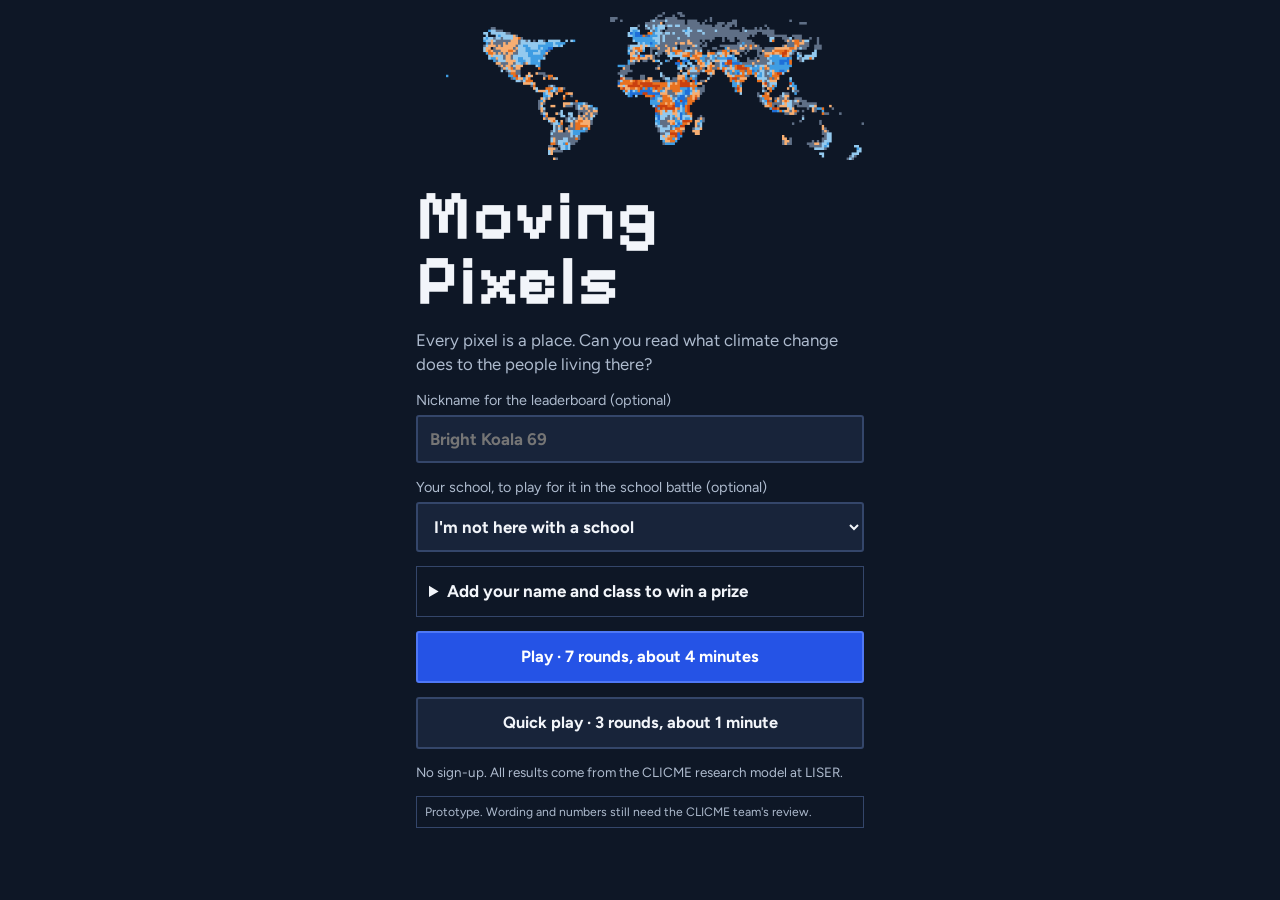
==== moving-pixels/index.html @ cc762c60 "Add files via upload" ====
<!doctype html>
<html lang="en"><head><meta charset="utf-8"><meta name="viewport" content="width=device-width,initial-scale=1,viewport-fit=cover"><meta name="robots" content="noindex">
<link rel="manifest" href="manifest.webmanifest"><meta name="theme-color" content="#0E1726"><meta name="apple-mobile-web-app-capable" content="yes"><meta name="apple-mobile-web-app-title" content="Moving Pixels"><link rel="apple-touch-icon" href="icon-192.png">
<style>:root{padding-top:env(safe-area-inset-top,0px);padding-bottom:env(safe-area-inset-bottom,0px)}body{margin:0}img{max-width:100%}[hidden]{display:none!important}</style>
<title>Moving Pixels</title>
<meta name="claude:viewport-fit-sides" content="cover">
<link rel="preconnect" href="https://fonts.googleapis.com">
<link rel="preconnect" href="https://fonts.gstatic.com" crossorigin>
<link rel="stylesheet" href="https://fonts.googleapis.com/css2?family=Figtree:wght@400;700&family=Pixelify+Sans:wght@500;700&display=swap">
<style>
/* Layout: one narrow phone column on a night-map ground. The data pixels are the only bright colour; everything else stays quiet. Single dark look by choice. */
:root {
  color-scheme: dark;
  --night: #0E1726;
  --panel: #18243A;
  --panel-2: #213049;
  --line: #34466A;
  --text: #F2F5FA;
  --muted: #AEBBCE;
  --brand: #2553E6;
  --brand-hi: #4F78F5;
  --gain: #3F9DE3;
  --loss: #F08A3C;
  --ok: #3CCB8F;
  --bad: #FF8080;
  --font-display: "Pixelify Sans", "Courier New", ui-monospace, monospace;
  --font-body: "Figtree", "Segoe UI", system-ui, -apple-system, sans-serif;
}
* { box-sizing: border-box; }
html, body { background: var(--night); color: var(--text); }
body { font-family: var(--font-body); font-size: 17px; line-height: 1.45; -webkit-text-size-adjust: 100%; }
.app { max-width: 480px; margin: 0 auto; padding-left: max(16px, env(safe-area-inset-left, 0px)); padding-right: max(16px, env(safe-area-inset-right, 0px)); padding-block: 12px 28px; display: flex; flex-direction: column; gap: 14px; }

.top { display: flex; align-items: center; justify-content: space-between; gap: 10px; min-height: 36px; }
.wordmark { font-family: var(--font-display); font-weight: 700; font-size: 1.05rem; letter-spacing: .03em; }
.pips { display: flex; gap: 5px; flex: 1; justify-content: center; }
.pips i { width: 12px; height: 12px; background: var(--panel-2); }
.pips i.done { background: var(--gain); }
.pips i.now { background: var(--text); }
.score { font-weight: 700; font-size: 1.2rem; font-variant-numeric: tabular-nums; min-width: 3ch; text-align: right; }

h1, h2 { margin: 0; text-wrap: balance; }
p { margin: 0; }
.title { font-family: var(--font-display); font-weight: 700; font-size: clamp(3rem, 16vw, 4.4rem); line-height: .92; letter-spacing: .01em; }
h2 { font-size: 1.32rem; line-height: 1.22; font-weight: 700; }
.lead { color: var(--muted); font-size: 1.05rem; }
.bridge { color: var(--gain); font-weight: 700; font-size: .95rem; }
.small { font-size: .84rem; color: var(--muted); }
.stack { display: flex; flex-direction: column; gap: 14px; }

canvas.map { image-rendering: pixelated; display: block; width: 100%; max-width: min(100%, 45vh); margin: 0 auto; aspect-ratio: 1; touch-action: manipulation; }
canvas.world { display: block; width: 100%; max-width: 100%; aspect-ratio: 360 / 127; }

.btn { font: 700 1.02rem/1.2 var(--font-body); color: var(--text); background: var(--panel); border: 2px solid var(--line); padding: 14px 12px; min-height: 52px; cursor: pointer; text-align: center; border-radius: 3px; touch-action: manipulation; -webkit-tap-highlight-color: transparent; }
.btn:active:not(:disabled) { transform: translateY(2px); }
.btn:focus-visible, input:focus-visible { outline: 3px solid var(--text); outline-offset: 2px; }
.btn.primary { background: var(--brand); border-color: var(--brand-hi); color: #FFFFFF; }
.btn.right { background: #123F31; border-color: var(--ok); }
.btn.wrong { background: #4A2230; border-color: var(--bad); }
.btn:disabled { cursor: default; }
.btn.dim { opacity: .5; }
.grid2 { display: grid; grid-template-columns: 1fr 1fr; gap: 10px; }
.grid2 > * { min-width: 0; }
.wide { width: 100%; }

.sharpen { display: flex; flex-wrap: wrap; align-items: center; justify-content: space-between; gap: 8px 12px; }
.worth { font-size: 1.5rem; font-weight: 700; font-variant-numeric: tabular-nums; }
.worth small { font-family: var(--font-body); font-size: .82rem; font-weight: 400; color: var(--muted); }
.sharpen .btn { min-height: 44px; padding: 6px 14px; line-height: 1.2; }
.sharpen .btn .small { font-weight: 400; }

.reveal { background: var(--panel); border-top: 4px solid var(--line); padding: 14px; display: flex; flex-direction: column; gap: 10px; }
.reveal.good { border-top-color: var(--ok); }
.reveal.miss { border-top-color: var(--bad); }
.verdict { display: flex; justify-content: space-between; gap: 10px; align-items: baseline; font-weight: 700; font-size: 1.14rem; }
.verdict b { font-size: 1.3rem; white-space: nowrap; }
.good .verdict b { color: var(--ok); }
.miss .verdict b { color: var(--bad); }
.source { font-size: .76rem; color: var(--muted); border-top: 1px solid var(--line); padding-top: 8px; }

.legend { display: flex; flex-wrap: wrap; gap: 6px 14px; font-size: .84rem; color: var(--muted); }
.legend span { display: inline-flex; align-items: center; gap: 6px; }
.legend i { width: 13px; height: 13px; display: inline-block; }

.bars { display: flex; flex-direction: column; gap: 8px; }
.bar { display: grid; grid-template-columns: 6.2rem minmax(0, 1fr) 5.2rem; align-items: center; gap: 8px; font-size: .88rem; }
.bar .tr { position: relative; height: 16px; background: var(--panel-2); }
.bar .fl { position: absolute; top: 0; bottom: 0; background: var(--muted); }
.bar .fl.top { background: var(--gain); }
.bar .fl.neg { background: var(--loss); }
.bar .zero { position: absolute; top: -2px; bottom: -2px; width: 2px; background: var(--text); }
.bar .v { text-align: right; font-variant-numeric: tabular-nums; font-weight: 700; white-space: nowrap; }

.hz { display: flex; align-items: center; gap: 10px; justify-content: flex-start; text-align: left; padding-inline: 10px; }
.hz svg { width: 26px; height: 26px; flex: none; fill: none; stroke: currentColor; stroke-width: 2; stroke-linecap: round; stroke-linejoin: round; }

.cardzone { position: relative; touch-action: pan-y; user-select: none; -webkit-user-select: none; }
.mythcard { background: var(--panel-2); border: 2px solid var(--line); padding: 26px 18px; min-height: 180px; display: flex; flex-direction: column; justify-content: center; gap: 10px; cursor: grab; }
.quote { font-weight: 700; }
.mythcard q { font-size: 1.4rem; font-weight: 700; line-height: 1.25; quotes: "\201C" "\201D"; }
.swipehint { display: flex; justify-content: space-between; font-size: .84rem; color: var(--muted); }

.paint { display: grid; grid-template-columns: repeat(10, 1fr); gap: 3px; touch-action: none; max-width: min(100%, 42vh); margin: 0 auto; width: 100%; cursor: crosshair; }
.paint i { aspect-ratio: 1; background: var(--panel-2); display: block; }
.paint i.on { background: var(--text); }
.paint i.mine { outline: 2px solid var(--muted); outline-offset: -2px; background: transparent; }
.paint i.truth { background: var(--loss); }
.bigval { font-family: var(--font-display); font-weight: 700; font-size: 2.3rem; line-height: 1; text-align: center; font-variant-numeric: tabular-nums; }
.bigval small { font-family: var(--font-body); font-size: .95rem; font-weight: 400; color: var(--muted); }
input[type="range"] { width: 100%; height: 40px; accent-color: var(--brand-hi); }
.tick { display: flex; justify-content: space-between; font-size: .8rem; color: var(--muted); }

table.sc { width: 100%; border-collapse: collapse; font-size: .9rem; font-variant-numeric: tabular-nums; }
.sc th { font-size: .76rem; color: var(--muted); font-weight: 400; text-align: right; padding: 0 0 4px 6px; }
.sc td { padding: 6px 0 6px 6px; text-align: right; border-top: 1px solid var(--line); }
.sc th:first-child, .sc td:first-child { text-align: left; padding-left: 0; }
.sc tr.hit td { font-weight: 700; color: var(--text); }
.sc td.max { color: var(--loss); font-weight: 700; }

.final { font-family: var(--font-display); font-weight: 700; font-size: clamp(3.4rem, 19vw, 5rem); line-height: 1; font-variant-numeric: tabular-nums; }
.final small { font-size: 1.2rem; color: var(--muted); }
.rank { font-family: var(--font-display); font-size: 1.4rem; font-weight: 700; color: var(--gain); }
ul.learn { margin: 0; padding: 0; list-style: none; display: flex; flex-direction: column; gap: 8px; }
ul.learn li { padding-left: 18px; position: relative; }
ul.learn li::before { content: ""; position: absolute; left: 0; top: .42em; width: 9px; height: 9px; background: var(--gain); }
.board { margin: 0; padding: 0; list-style: none; display: flex; flex-direction: column; }
.board li { display: grid; grid-template-columns: 1.7rem 1fr auto; gap: 6px; padding: 7px 8px; font-variant-numeric: tabular-nums; }
.board li.me { background: var(--panel-2); font-weight: 700; }
.board b { font-weight: 700; }
label.lab { font-size: .9rem; color: var(--muted); display: block; margin-bottom: 4px; }
.name { width: 100%; font: 700 1.05rem var(--font-body); color: var(--text); background: var(--panel); border: 2px solid var(--line); padding: 12px; border-radius: 3px; }
select.name { text-overflow: ellipsis; min-width: 0; }
details.priv { border: 1px solid var(--line); padding: 0 12px; }
details.priv summary { cursor: pointer; font-weight: 700; padding: 12px 0; min-height: 44px; }
details.priv summary:focus-visible, select:focus-visible { outline: 3px solid var(--text); outline-offset: 2px; }
details.priv .stack { gap: 10px; padding-bottom: 12px; }
.board small { display: block; font-size: .78rem; color: var(--muted); font-weight: 400; overflow-wrap: anywhere; }
.board span { min-width: 0; }
.board li.wait { opacity: .7; }
a.link { color: var(--text); font-weight: 700; }
.flag { font-size: .76rem; color: var(--muted); border: 1px solid var(--line); padding: 6px 8px; }
@media (prefers-reduced-motion: reduce) { .btn:active:not(:disabled) { transform: none; } }
</style>
</head><body>


<div class="app">
  <header class="top" id="top" hidden>
    <span class="wordmark">Moving Pixels</span>
    <div class="pips" id="pips" aria-hidden="true"></div>
    <span class="score" id="score" aria-live="polite">0</span>
  </header>
  <main id="screen" class="stack"></main>
</div>

<script type="application/json" id="gamedata">{"pool":[{"iso":"ITA","name":"Italy","opts":["Greece","Croatia","Spain"],"map":{"n":96,"c":82,"r":96,"s":"................................5543566.........................................................................15646656......................................................................33..554555563....................................................................334.34444554645..................................................................333444555556553333656554.............................................33.....6....33333.55543543333466566666............................................54.....66..3333.434555543333566555656............................................555....566664354434455555546565555565.............................................5555...6666555555345555.54556655555556...........................................355556666666565554254445555656553555556......................................6553345555666666655565.544455566555555555555...................................66656555555556666666566555454446555555555555155...................................6655444555555666665555555555545555555553010030055..................................5665544554455555555555555555555555555400000...54..................................65655544444455555555544545555555555540505..........................................4555444444445544444444444555555555105.............................................55544444445544414444444444555555510............................................6355554444444444334334444444444445550003..........................................5455443344333443333444444433344445530000..........................................55544433333333333444444444444344455100000..........................................5443333333333334555444444444444444001100............................................533333334334445655554444444444440010.............................................3443333333444555555555544444444440110............................................43443333333455566665555555444444444100............................................534333333345535566665555555554444444010............................................343333334555...51665555655545544444400.............................................3434444544......555545546555555544441...............................................4.44444........555355555555554444444................................................3444............01555554444534444544.............................................4344..............01444434445544444444............................................43.................124443334555544444455.............................................................1044333445454554444445............................................................14444344444444444444445...........................................................444444444444444444444444...........................................................24444444443444444444444...........................................................034444444434444344444444...........................................................44454434334433333444444..........................................................434344333433332224444444..........................................................3.3333333333322223354433........................................................44..42033332232211134444433........................................................3...1133333223112334545333.............................................................4333334322111355553333.............................................................1334434432113344443412..........................................................443.234455412115544444444..............................................................445555202224433354531..............................................................256552114124432344233.............................................................5556421253332324443212..............................................................14210554222333332421131323333......................................................0111354413234432111233333333.......................................................11355654554343311122333433........................................................4011555545332211112333333...........................................................41015556552221122333333...........................................................3210435652233222233323322.................................3.3.......................2000541323243222333333323...............................325.............................224323332233333323333.......................3...334333............................012334333232222333333333...................33...433333.............................133333333332222333333333..................333333323333.............................334344333332222333333333.................333333323233...........................66..3444433322222233333333333...............23334333333...............................44.34333333332223333333334..............22332333333...................................34343332233333323333333..............3332133233...................................33333333332323..3333333..............3333333333...................................3343533333331...33333333.............333333333....................................4343333333332.......33333............1333333233.....................................5443433333.........4333............133333.434.....................................43.4343343.........444.............3233323334.........................................44433...........34.............313333343..........................................33333............4.............333333333..........................................4333333........................333333323..........................................45333334.......................333333334...........................................434354334.....................333323334...........................................43343433......................333333334...........................................44333333.....................433333..44............................................4433433......................33334................................................44433334......................444.................................................3333344...........................................................................3343............................................................................33343....................................................................3.44.....333333......................................................................4.....234333......................................................................3.....33333.......................................................4..44.............33333433........................................................44.3444.......44343333543.....................................................4..44444334443334333334333343.......................................................444344333333322453333..333.........................................................44443444333323333331..............................................................4344433433332322141................................................................444334432323322312..................................................................4444433222223234....................................................................3434333312432......................................................................4444333333222.......................................................................444333223334..........................................................................43323344...........................................................................3434344..........................................................44...............453443...........................................................44.................4324......................."},"note":"North and south of Italy move in different directions in this scenario: blue dominates the north, with more orange further down the boot.","hzNote":"Floods come first here, ahead of temperature and sea-level rise.","m1":489279.866,"pct":1.559,"m2":1124242.19,"m3":634962.323,"t0":31385839.901,"m3hz":[217441.281,285237.174,178937.201,-46653.332],"m1hz":[498217.766,-70103.77,78321.487,-17155.617]},{"iso":"JPN","name":"Japan","opts":["Philippines","New Zealand","United Kingdom"],"map":{"n":96,"c":86,"r":96,"s":"................................................................32..................................................................................3.3332................................................................................3.33.21..................................................................................33332.................................................................................33333.................................................................................333333................................................................................3333..33.............................................................................33.3333333............................................................................4333333333333.....3...................................................................333333..353333...33..................................................................3333333333334343333...................................................................33333333.3333333333...................................................................33333343...333334344..................................................................33333343343333343443.3...........................................................333333333.3344333333333333............................................................333333333333333433333333..............................................................3343334333333333333.................................................................3333333333333..3333..................................................................33.333333.33433.333...................................................................333..333...33333.33.................................................................3.3333.........33333..................................................................3..33333.........333......................................................................3333...........3.....................................................................333333................................................................................333...................................................................................333.34..................................................................................4.3543................................................................................333.44................................................................................143343...............................................................................3242420..............................................................................33443543..............................................................................333334444.............................................................................4344434433............................................................................3434433333............................................................................133.544333...........................................................................41433444333............................................................................4444433333............................................................................44443443333...........................................................................44443344434...........................................................................3343433443...........................................................................44343343333...........................................................................3433444344...........................................................................4443455444............................................................................3443444443...........................................................................33.34444432......................................................................3....33.434430.3.....................................................................43....43354450........................................................................44..4443334441........................................................................3..4443.4553331..........................................................................544333444444.................................................................54......4443333444443................................................................445.....45444333433433...............................................................545....4444444344533433................................................................55.554454445.44653334.................................................................55.355645.46665534335................................................................355455453555454543345.................................................................555555554565354424444...............................................................55555555443334223223455................................................44.............35555554344243311324544...............................................44.............544654554535453565164554..............................................................455654443444344565145566.........................................................44...44.4444434433355656056555..............................................44.4..5555564.445455555455433556660152..............................................444444444554664454554565544344556666.460.............................................35445556555455554544640665444455561065564.............................................5555544555556555663550066554455515...555.............................................54556545555653566655451666666665.55...56.............................................44554456434331125063655360635555..45.5...................................3..........44345455443003...110056550.0660545..4......................................3.......4.4444403532031343.22.00444543...............................................34.......545554542333..4555234654544455...............................................33.......2455544.4.4..556530..444335...............3...........................................4140444..5445565550.555.344.....................................................4...545.....44.5545434354..54335......................................................4.555555.4....4444454.34....4344......................................................55155544444.34544443444......34....................................................5.54555654556..354435....4.............................................................4355006445544...4444................................................................45..543154555554.44444................................4...............................4...553524454444..444................................................................5....55551455344...444................................................................5......440433344............................................................................444344334.............................................................................444444344..............................................................................23444534..............................................................................4444445.............................................................................3.4443454.............................................................................4..444554...............................................................................4445444...............................................................................444454..................................................................................444...........................................................................................................................................................................4.....................................................................................4...................................................................................3.4..................................................................................33.4.........................................................................."},"note":"An island chain, pixel by pixel. Japan gains adults overall in this scenario, about 250,000.","hzNote":"Sea-level rise dominates in this coastal country.","m1":250732.516,"pct":0.52,"m2":607364.76,"m3":356632.244,"t0":48228543.918,"m3hz":[67364.217,47870.422,295719.295,-54321.69],"m1hz":[99235.507,123880.683,24003.957,3612.369]},{"iso":"PRT","name":"Portugal","opts":["Spain","Ireland","Chile"],"map":{"n":96,"c":48,"r":96,"s":"..................4...........................................555555........................................65555555.......................................55555554..............4....2....................55554554..............33153.5.4...............5555555544..445445.4..444244434313..............4555555544.444555455.544443424344...............5455555544444555554554443332113323..............455555555444455555554554351332333...............5555554455444444454555444343144333333............5555555455554455555544433332333334.11...........5555555545555555555544431333423333221...........5551554555554445555443332313343444230...........5564555555555445555444233234.5554433............44545445555555555554443333144454541..............554555565555555555444443144555532...............5444554444555545444444444445555.................45635544455555554444442444.555..................33335554455554424424134344444....................4554444555544455434443342444....................54444445455555545344424.344.....................554444454455556544453033........................55444444445435554443233321......................54544444444435544444333333......................34543444441436645343333.22.....................124434445443345435643033332......................13334444432233131444102332.....................134344433432122243343313332.....................024344444334335632333433333.....................134333444333232333133133332....................2443243463232321233441331332....................4342333332221145443.33313333...................43422323322332223354113313331...................342432333123313314443433333434..................34242233333323333545223233214...................52233313333333333433123333.33..................14142321333333333333333233.......................51323122223333333333232233......................1033232233333333333233323322...................44423113333333333333232333332...................32442323333333333233132323232...................43432333333313333333222222332..................544434333333333333332323222222..................3344334332333233333333322222...................4334424434443333333331232..22...................55454343433433333333323222.22...................54554442443433323333033.2.221...................55444444432443163333322.........................5355454434433233233332........................554542444334433332333223332.....................445444543333442233333332232....................5544454543343443333333333433...................55355554454432333333333333234...................606565555544453333333352333333..................6661666545443433332333343.1333..................6600666655456332333333643336411................666666666444453333333333413333222...............6666666004444633333.34341343332.222.............6160666005434213433.36334444.3232212............06666600544454333323333233323331221.............66666600134444333..133.34222232322.............660666.0114625333..3.34336423232222.............666666..13644333333..4313322332320..............666666.0162433333534425443.322132.................6....0455454434243443.33332.33...................55304555456463433313622233.33....................5534555343133534223321233322.....................55554.26333345313333233322......................55....334..33.563233212422.....................55.....53.33.32223513322222...........................2332433335352232223223..........................033443.635132233.323332.........................433413.335123.22.3..333.........................534445233222232322232021........................534534533335225222223322312.....................563.3633332232222222323202.....................53333343532434125122.33.22......................555363412322131123222322........................453..334333424222322223..........................5334334432.2322222220...........................5333536342313342.21213..........................543333335232022222023...........................353.43.643433222.23.............................4533356334332223222............................3443.3..531343222322.............................343.3.3.4331322223..............................343333..43343323310.............................333.333333433505021............................56...364133355550.52............................66.65650103355.00.51............................616631.55436555555534...........................66.16021555550.5..511..........................5514655565155535615115...........................6560465665525553614............................5666..6555555543315.............................6............0020......................."},"note":"Portugal gains adults overall in this scenario, with the strongest blue along the Atlantic coast.","hzNote":"Temperature comes first, with floods close behind.","m1":212065.811,"pct":3.143,"m2":478017.757,"m3":265951.946,"t0":6748263.203,"m3hz":[131057.188,101882.689,35723.118,-2711.049],"m1hz":[263890.052,-57903.191,4596.308,1482.641]},{"iso":"EGY","name":"Egypt","opts":["Sudan","Iraq","Pakistan"],"map":{"n":96,"c":96,"r":88,"s":"55..5555......................................2..055...6.........................................4.45355....25.5...........................1061541551005...............................................5.....4..5552.....................0001555105110001..............................................4.....4...4434..4...............006210100000000000..6............555........................44........4........45..............5050000215655600000.061....3.335155555..........................4..............4444444455......651554005555526565553000515453433455555......................................3.3......44.43...66666500055555156555411063465.........5.5................................3...33.............55555666654455551445552131551........3..4.5.55..................................333..............4.5556.6544545554225211552554......33.3546.45............................3.......3......................44442553244512355555...............33...........................3...............................344424544555555555555....33...35....3..........................................................3..3122454565545555654....33.333...................................................................24225555655545...555...3..3......55.................................3.....3.....................4.3455555566655.15155..3.3........5.3.....................................3.................3.......555551655655.1555.3333......53..3................................................................556566545....55544.....34......3........................................3....3...............33.35556545636555.144....4........3.................................................................5.555...3355..44......4........3....................3.......2...............3...........4...3..343555.3...35..4444...........3.3..........................................................64445545555....3.33.44.....44......4.4........................3...................................455552455........5.44.4..4.....44..4.................3333.......................................44554555.........5.444....4...4..44....................2123..333...............................334444443.........34..4444.4....4.44............................3...............................3..44354..3.....444...4444.4....44.4...........................3.33.............................33.44544...3....4.4....444...4.....4..........................3.3................................3.55433............4..44.4...4...............................333...............................3444543.............4..44.....................................3..................................345443.............4..44....3.4.44................................3.................65..........44544..........4...444.44.4.....4.................................................6556..........4443................44..44.........................................................666..........4453.........3...4...4...44.4............................................................3......4154.................41...4..4.43..................................................4.5..........44543................4443..444444..............................................................3.4453................44.4....4443................................................5...............3443.3........3........44....44.....................................................3...........44543.........3.3....4.4.............................................................3..........44443................4.44............................................................3.....33...44534...........3.......4..4...............................................................33...445544....3.....3.4...4..4...........................................3.....................33.....45543.3........44.4.4.442.......................................3.......33...............33......444343.3.......4......44...............................................44...3...........3.......33424..33......4.......44................................................3.......................33453333..............54..............................................2.........................3444...................3.............................................4...........................34444.........4.......3..........................................................................44543...3....3.......4............................................23......................3.....44434..3..............4.............................................................3......3....343442..3...3.......................................................................333.3..3......43443....33..........3.............................................................3.....3.......4344234443..........4...................................................................3.........344233333.........33............................................................3.....3....3.....3334.433..........4................................................33..........3......3...........2..44............4.................................................34........3....3.33........3.4.553........................................................3.....34433.....3....3...........34.341..............3.................................................34333....3...33.............341...............33.................................................333.........33...33........232................3.................3.........................3..............33.43..3..........1243..33...........34...............................3....................33..33..33.......3......33242233...........3...................................3...............33.......33...............3242......3.....4.44................3...............................3.33........3...3.........3.22222.33334...4.4443..................3..........................3..............3..33...........2.22..........4.4..4..................3............3....3.......................2..................3...........4...44...............3..................3......33.....3..........1..............3..222..........44...3..............3..................3.............3...........1.............3...523.23........44....................3.........................................3.....33....3...3.22122..........4...2..............3.33..........3.....................33.....3..........3333..3.2222.........3.4...43.............3......................33.3.....33..3..3.3....3.........3.3...22............45.....2.........................3.3....3..............3....3...............3.....21.....2.......................................33.33....................3.........3............223..3............4..442.........................3..................................................3.............................3................3...............3........................33......3.33.2......4.................33..............3................3.........3.....3..................3...........................3....................................3...................3..........333..............3..........3....3............3.........................3.........................333........1..................................................................................................3.............................................................3..............................1.........................3...............................................3.....................442333..................................................33.............2.3...3...................3......................................................3.........3...2..........3......................................................................3..........3..2...................33...............................................3.3........3..............332....3.............................................................333...............3..........................2...3.....................33.........................3.......................3...3....33.....2.2..2..........................................................................3.....3..........2...................................................3...3......................33....3..............2...........................................................................3.3.3...........................................................................................3..................4...44.444......44554.4"},"note":"Pixels appear only where people live. That thin line is the Nile, and almost everyone in Egypt lives along it.","hzNote":"Sea-level rise accounts for most of it. The low-lying Nile Delta is exposed.","m1":-389952.104,"pct":-0.214,"m2":4790554.6,"m3":5180506.704,"t0":182384756.5,"m3hz":[1010978.659,164127.725,4001393.239,4007.081],"m1hz":[6838.071,133301.921,-479774.626,-50317.47]},{"iso":"BGD","name":"Bangladesh","opts":["Myanmar","Nepal","Sri Lanka"],"map":{"n":96,"c":68,"r":96,"s":".....3..................................................................34...................................................................334..................................................................3333...45..........................................................33333...35.........................................................4443332.3.33........................................................344433223224......................................................33334333212203.......53.............................................3333333255322243.....450...........................................333355333332333434...4232...........................................33333333333333215324233110.........................................334433333334433322225322111.........................................33334433353333332222322211...........................................3333333333355322453222411..............................................3333332333322453222211...............................................3333534553321532212110..............................................4335535554234533113211...............................................334435354534544421111................................................35454355434353422111.....................................................35531246121111.....................................................345542156221111......................................................35541211111111.......................................................333331221111111134...........................................3.33.3.32226111311112111232.............21.........................3333332222223326101111211132222221233333112233235442231123..........32333232223322421511112132111222222223133522134331212111313.........3332233222325332112111223222131112212123222222234322443121223....3..233321222341441221.132222222342223221122213122355423653111223...321232322332123222532111112212222313332322312433233345456533323334..22323332221223220353114212222223224333332232213333223555434325.....323233322222112223332226235222212235533333323223352234555325335.....32323332431222232263432422322.112221232333333113325343253232346.....32422232222221122221312432122222213413233322623224333252436.35......33343323322123222221212322132213212322222332122153355442235555......3333132222244422221221243111122321121222222252233555543454555.........33333343442331323222146211012322222333452211133234444554555...........322254441442112104235110111232332334522111325354444554435..............3334312232222223233121122322221234321222233533556564...................433233222122123222311333353212312122344223365545....................343232223322223323211223345130313111254654444444...................3333.22222222242222211323342366325510352034333......................321344433221223523332244433435343233565533.4.........................455502245342222333233246662335533466555.............................45555433334332223334445666526533233552.............................255555555434323323345435666135443154554............................2344134445543323323455445066540556655545...........................34422254455544222233344454566464556635562...........................3233220333553222333333444346666535665663...........3.3..............332255233332642233333233545506665656662..............................313342231432322333542235455065554556655...........3..................33422233333542333254323454555435543666...........3....4..............35022233335542223332212533345535556666..........3...................33324343333333222142332333344235565665.........335..3...............3324232333333322211335343.3326456655650.......3404.43...............4222233333333332122433333343.5225556655......34333343...............3.3430443333354212354333334336506664665.2....3441.2.20.................333255334355212233313343335635264553.2....333231.24................3333333333333332233333333344336336052.33....34424.23................4333333333153333223453313.44243335651553...24222.3123...............33333333343333423355533122..4633355136505.35.3333234................32333333345334432355533412..155336515224423353331.23..................3333331025333053255533222..4433663422.3333342.3....1...............43103311005333343455553034..43313323363533233543331.6...............54001300023343333533565215...4413353...323322.422.1.................324003321134553333353653.53..45233.....43.242..3331..................53001323135313434343333.235..53322.....5365644131.52................432131232342335535233333133....663...3..6503363.23..................431132012151433353345333.25.........133.56353104561.................5421013...10053333133333.3331........36..61111642.2.................445011...2010353334554442131...11........006341655.2................135521.....30453534443443443...62........6.53466536.................110213.....3215343444323.444.3.662........6614655236.................2............4.5444445.4343.5.61..........602325234.................4............4555352455243..3.3...........6216252334..................3..........5.4443...3331................6531213.354...............3............555454.3.443.................612133..3.5..............................4.4544......................6.233...46..............................4544...4...................50.5333.3.5...............................54........................602221..344.........................................................0562232.3...........................................................2200..3..4..........................................................33.0.33...3.........................................................33003.3...3..........................................................600323..43..........................................................00022................................................................5033.................................................................233.................................................................32..................................................................22...................................................................13...................................................................1...................................................................2...................................................................4....................................................................1...................................................................3...................................................................6...."},"note":"1.66 million adults move out of their home area and 1.64 million move in, so the country's net change is close to zero. A small total can hide a lot of moves.","hzNote":"You might expect the sea here. In this scenario temperature comes first.","m1":-16547.862,"pct":-0.013,"m2":1640979.512,"m3":1657527.374,"t0":122943450.25,"m3hz":[787446.098,416322.414,424592.309,29166.553],"m1hz":[18840.423,126276.381,-20475.731,-141188.935]},{"iso":"MEX","name":"Mexico","opts":["Guatemala","Colombia","Chile"],"map":{"n":96,"c":96,"r":63,"s":"66646553........................................................................................65452552.........................................................................................132.3.......4...................................................................................64..........333.............33..2................................................................533......3...333.5...4....433..333..............................................................54.3.2.....233333333.33.3444...3.................................................................0.33......1203333333333234.3....333.............................................................0..63.......233253333..33443.43...33...............................................................33........333233323233332.2...333.............................................................3.33........333332.02..3322313..333................................................................333......33.23.2223.5.1...3..3.321......3........................................................03.......3.12122.334211223.3333.2....3333355...................................................0.1.3....33341.2.234353121223333432..3.343.45.....................................................3.5....31333223.3.432111202.33433333....3446....................................................6.......33332233444331112101....333.3..3.355....................................................42........32.2234454331133.11.3333.3..3..344....................................................05.2......53.2223454452232.113.33133..3343.544................................................5...11........112233545533.33.11333333.33.32..424.....................................................5.4.....111223445443221.212333.3..3345.4435.................................................4....33......1111334544321102133232.332253.1413........................................................1......1122344444321122322.....2343311423...............................................................21524444323312..13.....23331121133......................................................3........33333443333323..33123.3.31215432321............................................................463113334332.23332200312..2106544235552...................................................3......433323444..3232..610222331145544134541.................................................4533.......2221345421334345040.02314455222344.2.................................................543.........1113354345554.54.333.3342453333442..................................................4............26224333455333333332223245433454.....................................................4...........4312332445332133333333124333434........................................................5.........222333424542223333333113331344.......................................................431.........42334123131213333.31212313444........................................................635.........223232.221122333.21102233344.........................................................542........6422.45322211232333213233444.........................................................55..........332112333222232323332321344......................................................................12212322311113322332322344.......................................................................1321332223401212323333334.......................................................................2332333532002221221335345.......................................................................13222211255113113223334344.......................................................................16542121351114322223544443...........................11.........................................55532121551212112204413443.......................0101133010.....................................42211535165501102423332442......................16333154401.....................................01340200165411002511234334......................13513255306....................................1111100415655111111211232442.....................155333130......................................21541665255552112121010133243...................11235213.0.......................................16666666441355240001621242543.................101131423..........................................5666666154443350000401125543.................1012..251..........................................33655542553444400000000234335................00.2.2113............................................021452455444560055500125422..............101....1351..............................................1543444444465644124214321113.......61...0011.3.410...............................................3434433344545421234111211223..226521121122..213...................................................434333344443332244443322224346663411201...212......................................................443333544443454333222222235456425420.............................................................4333435545434433332212223435434455................................................................4423334453434543321233334445433...................................................................353444433335433332.32355443433....................................................................32334333433333333344545423333......................................................................333343443334223344335333332........................................................................24443333....24433334433...........................................................................4334.......134333...........................................................................................2345.............................................................................................234..............................................................................................55...............................................................................................3................."},"note":"The gaps in the north are deserts with few inhabitants. Pixels only exist where people live.","hzNote":"Floods come first by a wide margin.","m1":-860359.105,"pct":-1.199,"m2":-233386.686,"m3":626972.42,"t0":71757296.151,"m3hz":[29320.66,450194.529,177763.595,-30306.364],"m1hz":[-190483.435,-646554.523,-24030.444,709.296]},{"iso":"NGA","name":"Nigeria","opts":["Ghana","Cameroon","Côte d'Ivoire"],"map":{"n":96,"c":96,"r":78,"s":".................2...12122....................................................................................1111121222211111.......................................................13......................112112212321111212...................................................0223333..................122112222122112222112.................................................332333333.................2221122221111222211123.......1220................3322223333333......33233332333.................1211221221222223121233.....44214124............23332221233323344....23333333333.................32112111141222221121234.0125121212433.........2222222222223322223231333333333203................21141122232221222212224120351111510241.......2221221222122322222332333333231223................3121231111122221323313133423312014224421111111211112122112222322232223313223233333.............11232124111222221123212213442114245431122222212211112222222234322332222333233313323............111111222112111233212231312334445565220312221121213212222222233322222342334343323333...........3121111111212222322231322131234335555423114321322211012233233222322222443233433122333............311112222222212223323312212311211445341113223422111211222323233333222343333343444233032........12321111122111231331334202213434444452131243311111321222233332333332224433333334432342343.......22311211431121112221122222231114444331111311112222212122232333333333324334333333434233232.......12220322232211222222222332233133444223000212111321231132333333323333334433333233231243344.......12221122222222222232332233233324443210000202133321211222323332333323333223330033233333333.......1222111111111122213323333331444444200202001103221121122322331323233133332333113333333223.......221121132122233322322222333443445411112101221112222212122232332233333333333333333333332333......322211122222133323333233344444454543333112222201113212212133333323233332333333333312323333......2222222232223333333433333443554445444421002320121331122211233333233333333333333333333321.........22.32111222332233334333333445434442224340433222221222212233332222332333333333333333423...........2332222123333222233433232434434414423443343333311333212333332323333333331233333324..............333333322223322333343214443343443444344513333331333222132233332223333333323.33334...............333333232333323333332444445343443234424543333212333223214333334233333232223333444...............33323233222222332332443434542444244544456444343233233323333433233333323222323344.................333332223333222343233243455341224333555544433223333321333432333324332333223244.................3323232233333333343222333444211542554241535432333333321333423424323333333333344................44433332333333343332223333342354444245534434333343132213323456323323322233333444................544.3121333333333333333332334455445534553323333433231323223445432222133333343456................33533.3333333333333233333333443455555242543144321422332322344323333224333333245.................333332333333333333323333233334554555554551044443321134212234453344433333333334................34333331332333343333332233333344545554554352005433332443..3332455543333333323333................43332334333333443334332333334333445545555541022433233432113322544444333333333333...............432112232233334333324323334433444334454555621122144333233223223333333332333233333..............343324332333333333334333333333344445555554533212124332242322333333332233222333232...............4433134422323333333433233333333334555555534444212112211123223333333333333323333.................4343244532221333333333333333320135255345534553222224420122322333333333323234333...............533444335422312333333333343333322223555444444454433312311123221333333333333323333...............344223245532232353334333333333332220166544444343333111111233222423334334333233223..............2143234545553322333444333333333332223445555545543222110111222211332334333332233233..............115154444555444433423443334333333223445444444545432211111122223333333233432333343...............43325445556534444322223344433233322334444443445444111112121233333333333344433443................355443455.55543234433343233242333333444454444456542223211223333333343333334434..................52555455555555444445333443234333333444444444455554444443222333333333333333443...................56555555555555245345443343354434333333444443444544444334333323333333333333333...................45555555555535544444444453544.44344322234444444444444233333333333333333333333...................55455555555444556666556544455444344234333434443333232333333333333333333333333...................4545555545445555666666665555554433324434433433333332333334333333333333333333....................4455555555555545666666666655444323445444444333333334433333333333333333333..3....................45444555555555555666666666654344344445454444334333344344433333333333333333......................455554455455555566666666666534433444444444444444343334444333333333333333333.....................45545455555555656666666666656544344444544444444444443444443333334333333343......................4455555555555565666656666655555434454455444444444444434434433333334433333.......................44555555555565556566666665555554334455445444444444443344433333333344333333......................4455555555555555556666665555554433435665544444444444433443333333334444334.......................44555555445555555555555655555553344466655444444454344443333.33...3444344........................5555555544455555555544555555555444456666554444444434443433........544445........................445566660506555555554455555555543466666555455444434445443..........3444.........................500066600006555510555555555555554665665445555444444555443..........544..........................000000000.000000005445534555555555555654545454444454565............15.........................................0010045543454556655554565444554444555555..........................................................2004555555555555466655544554444544553............................................................00055555555555556666654454534444445..............................................................105505554555556666665555434445444................................................................2055055455555665566556534455.44.................................................................00300155555555665665555345...55..................................................................50400055555666566555554555..55..................................................................511304555556665665665545555555...................................................................511555555556666666665444555.....................................................................6015555555666666566665255555....................................................................5055555556666666566666054555.....................................................................54355555666666566656650054......................................................................51035555660000666665661245.......................................................................103555241000006666566205........................................................................40040001130000660250600..........................................................................2111011100156600..................................................................................3113.35..............................................................."},"note":"The map splits in two: mostly orange in the north, mostly blue in the south. About 19 million adults leave their home area here, and about 20 million arrive.","hzNote":"Sea-level rise comes first, far ahead of the other hazards.","m1":1063754.447,"pct":0.103,"m2":20265130.47,"m3":19201376.024,"t0":1028434307.71,"m3hz":[2059380.45,3963100.646,11388788.781,1790106.147],"m1hz":[1607427.224,743426.444,-1432321.154,145221.932]},{"iso":"SEN","name":"Senegal","opts":["Mali","The Gambia","Guinea"],"map":{"n":96,"c":96,"r":72,"s":".......................................1.............................................................................................4422244444441.............................................................................2440424444214444442.................................................................544541544144122222120222414422544...............................................................5.15554444422222333333344444361225.............................................................6564555554522222233333333433222222224..........................................................545661555543432222333333.33332222221222.........................................................655510144443333323333333333332222222111........................................................05552004444433333333333333333322222222111..2....................................................05100214444433333333333333333332232222313142222.................................................00015544444443333333333.3.3333333343333321512222................................................0045544444443333333333333333333333322244432101221...............................................005544544444333333333333333.334344444443...3.2021...............................................0544444444443333333333333333334444444..4.422.11011.............................................1444434555444433344343333334332344455..323...223112.............................................444444444454444544544443333333234446.444443322321131...........................................542154414554546425524444433333334.3445444.43...333111...........................................54431654534455555552555454333443444455.443.333333410155........................................35144555444144555433255555543544333444444.333.333.421152.......................................455443332442243551112311112445544444444333..333333242111151.....................................5654432424312514511111122211555.444444..3.3..333.33.44511.11...................................565443443232142554122131212225534344444.333333333332344.50413..................................665444553243211455512124444414423333.44434.3323333.3.334431.104.................................654245551143211234512122554455433433443444333333333333334444111................................516465555424211455524214543333333333.44444343433333333333334.4141..............................6656666655542212242544244323332333343334433.33333333233333333.41152.............................66666665145122421255455553333325333333333.33333333.3.333333.3...45111.........................66666666552015122401315553433333223333233333333333333333333333333.3.13111.......................6666661135550000001011055333333322333332233333...33333.33333333.3.3.53231......................6566661215215001060110556455343332233323322333333...333..33333...332..33313..................6006666655555530000020111506555222324333333332233333.3333333333333333333.3.12121...............60666666666655543321501131665505124422333223333233333.33333..33..333.333333332223..............6.66666666665541112111616656666621333333333332233343333333333333333333333332.31211.3.................6655515554121601056544633633222333222363233333333333333...3333..3..2...3....313..................665655526625261055054324633322332322233332333333333.333333.333333.2333.3.3.12...................56656556012111521424434533335333333333323233333333.333.3333.3.3.33..332.3232....................166655450110014544414412333333333333333322332333333333333333333333333.3333.20.....................0645510022424444345222233.33233.344422433333333333.33.2333.33.33.3333.31231......................65550010044323144423222232223332433222323333333333333333.33333332333321232......................465500000211243144323123353234424333.5333.333333.3333333333333.332.33223.3333....................21000001111112243212342123333333213343233333333333333333333333331222323.23.3....................003511000441014621111221132433333333333332.3323333233.3333.33.3.223.32..3233.....................004.1111521131141310222124323333233233333233233.2332332332335332.22.32..3.1......................0.0.1644221142415111331111433321221333.2332223.232.33.322333.3313......1........................242.0532211121022111111212333112131332333223.3.3322223333.3322312...23233.......................11..00422511112021112122233321212323523231.332.26221223.3.332..33....3.333......................0.1.0444111151101212125122222122212223343224122112232323333323233....3.333........................3654442111112112102.22.....43121222333.2223.20022334333.3.333...33.3..33........................0.1445442562142022..........22225523121222223222221322333.23332332.33333..........................5445.54525324111..........332.32322223222232221233222323232.33333313...........................05445.43022441112...............21224322222222112323323332223..33322323..............................................444.........2362......2221123333322223.3..333.....3.............................................44402.......122......2325222232332232...322.32.3.231............................................4433144...............401321222.2.333....4123....3.3..1................................64444444433333345445.........51312233112233223....33..2..223221.3..............................0644544434334434342144.....444433..2..3.32223.......232..21..1.2.11.............................144444444433433.34342424511333233442......23........31...11165.2241...............25555555255554444444444334333.3.3.333323204244115......................5151..2.51...............555555555555544444444344344.3333333333322222341142............3........202122.26.1..............24355515555554.44444433333413333333333545322422533..333.......22........22222.21.251............401553455555444244443433343.44333333323325232432.......2..........2.1....222.2222..3............3.015555555555444444444433431333333433235165242222.................2411242.2.22..251............00042555555554444444444444420323212111344215.52222.................31....2...1.2...5...........0000255515555444444544444543322265322243234222422223...3.....2.....11121....26211.2.1...........12..05515.5554444.444..43442223253225223112552442.3......321.51....11111...2..225...1...........0605.6250055544454435514433212221423233222422.222.2......152121111.111111312...22..2.............0.5.10...115.54..5.444....................................1101111111111511.1...22..............5005002455555545555555....................................111411111111151.1115..1222............5106115555555.44445........................................1..11.1111111111111..52225...........5014556.........44.............................................1431111111111542222443............1.56...............................................................411..............................................................................................1..............."},"note":"The empty strip across the middle is The Gambia, a separate country almost surrounded by Senegal.","hzNote":"Temperature comes first, with sea-level rise close behind.","m1":252522.576,"pct":0.441,"m2":3222723.7,"m3":2970201.125,"t0":57312029.096,"m3hz":[1458888.174,449291.367,1107386.914,-45365.331],"m1hz":[-40352.755,117528.404,118272.985,57073.942]},{"iso":"GBR","name":"United Kingdom","opts":["Ireland","Iceland","New Zealand"],"map":{"n":96,"c":50,"r":96,"s":"....................................3................................................33..............................................3331..............................................33...............................................3133..............................................203.................................................33................................................3..................................................................................................................................................................................................................................................................................................3................................................333...............................................34.3..............................................333...............................................3.3...............................................................................................3333.................................3.....43333333333................................33.....3.....4.333..............................6333....64..3.3..33..............................3334.....33..3...3................................3.33.....33..43333................................33.....3.46.3433..................................33....33333..3333................................43.....333.3.3333..33.33..3......................33...34.643333333333333333333.....................33.3343.6533.3333333333333333.....................3...3433444..34333.3333333333.....................33...656333..333333333333333......................43.....543333334.333.3333333...........................333.3...3..333.3333333.......................4.......333.33333...3..3333...............................55333....3353.33333............................645443333.33333333333............................3.4544333..3333333333............................3...53433.333333333333...............................4433433.33333333333..................................3443343333333333...................................3343333333333....................................3333333333333.333..............................33.333333333333333333............................333..3.3333333333333334...........................333.333.3333333333333455...........................3..333..3333333333334555.............................3.3..333.333333334555.............................3...33333333333346555........................5555.....33333333333455555......................355555....333.333333345555566...................55555555....3333333333455555565...................555555555..33333333335555655666..................55555555563..3.3333..566555666666................555555545555...3......5666565556556..............55555555455544........566666655655666.............55555555555554.........566666655555555............55555.5555554..........5666666655555555............5555.455555............556643635455555.............55...5556.............5.566465544555554...................................56655544444545...................................5565555544444555..................................5566555544443254..................................55566665444023304.................................55555655544003530..........................4........545555544444540.........................344.4444454555565544445510.........................4445444455556555544420531..........................444444445455555554440000.........................444444444455555544444000.4334....................44.4444455455555444454454.444442.....................444444444555554455444444444404....................344445555555444455443444544334....................444445555565454444443444444434....................444445555555445444444444444443...................444444454555444444444444444444...................544.444555555444454444444444443................4444444444544544444444444444444443...............4444444444455543434444444444444433.................44444444444343434444444444444433.................4444.444444444343344444444644434...................44..444444343333344444566666430..........................4444444433344555666661.............................44.5443333445554666550334.......................4...34444334445554566454531.....................35444433344334445554554544554....................4444444433443344455454453400......................4443444444344444555444454402......................44444444434344544330445515.......................444444344444433.45...............................44444444....3.4...5..............................444444544........................................444444444........................................4444....44.......................................4444..............................................4.44.................................."},"note":"The country gains adults overall in this scenario. Most of the deep blue is in England, while much of Scotland barely changes.","hzNote":"Temperature comes first, ahead of floods and sea-level rise.","m1":2395115.742,"pct":4.509,"m2":3341091.532,"m3":945975.79,"t0":53119251.541,"m3hz":[446840.909,313422.561,274351.586,-88639.265],"m1hz":[1290281.913,1009909.6,144216.012,-49291.783]},{"iso":"FRA","name":"France","opts":["Spain","Germany","Poland"],"map":{"n":96,"c":96,"r":93,"s":".............................................665501.........................................................................................5555555........................................................................................555555555.5.....................................................................................655656556554....................................................................................666555555545....................................................................................55555555555555..................................................................................555555555555555.................................................................................544555555555555555..............................................................................135455555555555655...44........................................................................5555554555555555345...44......................................................................5555554544444444445644344....................................................................55555555544444444444544455345.................................................................56565555554445444444444444445444.................................................555555........6655555554554444444444444444344543.................................................55550........55555555555444444444434444434434454544.............................................55551........455555555554444344344443433333444444444444.........................................55510155555.45555555555534444444334333333444344444444444.........................................551045555405555555544454544344434333333334334444444444444.......................................5555555455544455554444666666444543333333333344444443444444444....................................5555555555445555544466666666666533333333333444444444444455445666................................5555555444544555454466665016666653333333333444444444444456666666..................35555.........5555555554444445444356656326666663333333343444434444444455666666...............555555555.....55.555555444444444443333666565666665333333334444443443444444465566............66665555555555555540155555445445444444333356666665666533333333433444444444444456665...........6.66666656665555555555555555444454444443333335666666666533333333333344444444444466665.............66655656565555555555555555545554444443333333656666665433333333333444444444444566666..............555555565555555555555555545544454443343333355366664333333333343433344444444446656...............555555555555555555555555545445444444433333333346663333333333333333345444444556656..............5555555555555555555545545445444444443333333333333333333333333434333344444544566556...............566656555555555555555555444544434444333333333333333333333343333333434444454566555................55555555555555555555555444444444453333333333333333333333344333333334544455566555................53..555555555555555555444455444444433333333333333343333334444334444444445556555........................555555555555555554444444443333333333333333333333443444434444444444545555.........................545555555555444444444443333333333334333333333333433444333444444444456665.............................40055544444444444443333333333343333333334443444443334444445554.56..........................5....300465444444444443333333333333333433333334344444333334444555555.................................13540444444444444334333333333334333333333353443443334444555555....................................55554444444444434444433333333333333334335443443333444555555....................................1.455444444444444343334333333333333334333434443333444455555......................................155555444444444444343433433333333333333345333333344555555.......................................555554444444444444433333333333333333333333333333344555555.....................................5..5544444444444444343333334333333333333333333333334555565..........................................55444444444444344433343434343334433333333433333445554...........................................35545444444444444434344343333333433333333333344454555............................................42044444444444444444444444433333333333333334445454555566...........................................044444444444444444444443333333333333354344455656545666........................................0444444444444444444444444333333333343445544445555534566............................................13444444444444444444443334333334444444445455555545566.........................................00002444444444444444444433433333344444444454455544565666.........................................0011444444444444444443444444333334444444444555544565552.........................................30444444444344444444444434443333344444432445554455566...........................................433444444434444444444444343433333543445434444545555666...........................................344444443444444444444433344433444543544444444534455665.........................................50034444344444444444433433433334345445544454555454656643........................................5420343343444444434333333334433343344554444445545566655.........................................5552244444444444433333333334433343334354444454456556555.........................................44444444444444444333333334333443333445544444534566663...........................................44440344444444443333333334333343333445443344555556666...........................................43640444444444333333333333333353333544443455544556565...........................................4334344333333333333333333333454554455444344454556665653.........................................4353334333333333333333333334444554554443334445655665523.........................................243533333333333333333333333355455544334434444566455455..........................................433333333333333333333333333333445543333334445544333554..........................................433333333333333333333333333333445543333333345543334444..........................................433333333333333333333333333333443433333333334433434454..........................................33333333333333333333333333333335433333333345454332343363443....................................433333333333333333323333333333335433333333335554211223213641....................................333333333333333333233333333333333333333333334433211112123333....................................33333333333333333222223333333333333333333333333331535132333.....................................23333333333333333222223333333333333333333333333331301213333....................................1333333333333333322012232333333333333000044333333322131232......................................333333333333333322111223333333333330400000333344333131332......................................3233333333333333322111222333333333313.0000014344443333333......................................334533333333333332221212222332332210......000544454433334........................................3.32223233323333222222111223122000............4555544544.........................................21222222222222222222222222222203...............554144...........................................3222121123232233222222222222110.................5.0....................55............................65661323333333222222221120........................................55.............................3334663235332333333321100........................................55................................363666...3222333311100......................................4555..........................................664344321110....................................554550............................................55463611121...................................455453..............................................356342.23...................................555455..........................................................................................555443.........................................................................................4343332..........................................................................................333421..........................................................................................213322...........................................................................................13321..........................................................................................111111...........................................................................................1131............................................................................................2112.............................................................................................12.................................................................................................."},"note":"France gains about 1.1 million adults overall in this scenario, but its southern edge turns orange.","hzNote":"Floods come first by a wide margin.","m1":1133520.409,"pct":1.695,"m2":2616185.103,"m3":1482664.694,"t0":66887270.742,"m3hz":[289252.305,1176462.961,122194.065,-105244.636],"m1hz":[1089460.805,-38046.23,126766.944,-44661.11]},{"iso":"ESP","name":"Spain","opts":["France","Portugal","Italy"],"map":{"n":96,"c":96,"r":73,"s":"........554444..........................................................................................455455..........5.............................................................................44454554455555555554554.........552.............................................................4454545545555555554444444433455555545.565...................................................54543454444444545445554444344444445555555656555656655.........................................45455554545444454444444444434344524443344555555556565554........................................55554544544444355444555424354333423.222333345555555555444.......................................555545545544444343444445433433334332224333322224555442212243....................................5555435454544443543333344332332433331123333121011112121111.1.....................................4554554444444345433544432433332332311233332011101111111111234445.....5565.......................454555444444445333444244432332322233333333210121111001001111244444445566556.....................3.4554544443355324445444324323223323333333300000110000011111111304454566556......................454544444444443334444423222322222333233232000010011000111111123222445555555655666.5555...........45554444443434444554443232323333323333233000000000000111.11122112244555555555655554555..........3444554432544455543333123323333333333334.1.000000001111111121111223454555555555554441..........454444344434233444343332222221233333333323101121001001111111211111223224555555555552542..........54...544434344443333322332133343323332333313322100111111121111111122253355555544562522..........4...55444343...43344232221212233333333333332222212221211111111111111111255545555666555...............4....4.....233322321233322333333233331222222222211111111111111111124541155566665...........................3242232332132423443333333332222221221114411111111011111254425255655...............................1342323222213222223333333232222222211111311111111111135543211665................................33232411222122223333333332322233222111111411111000011255322411.................................22232233222222332323333333333222222211111112111100101112533460................................33232343232332233323233332333323233122111111111111000011112341..................................2342232233232122223236532323232333222111111111111000011441....................................334243222433222212222265403324333222122111111111111100000........................................3332332322332211232546104443333323221221111111111110001.........................................123333332323222232256602533333323322121111111111111000..........................................2343423433223333233060025333434233221211111112000000100.........................................333344433334333234010656043333322333221111111100101105..........................................33324433322344422200166665434333333.21111111120000000...........................................3344333343243433360400055553333343.32211111211000012...........................................32322333143344333115565515113333333333211111112000111...........................................223332334232343333444446652543344333332110111001001..............................................23333333333343444442434545333333443331200110010011.........................6666................32333333333333444324346433333333333221222002000011.....................6....6666................3333333233333443434324433333333333422132100000001...................6666.......6................2333333333333344423333333333333433331122101110101..................6666666..................33333223333.32333333223422333333433333342331111111112.................66566666...................232322333333333332333243433433333333333322111111116...................5.66666...................433222332323333333233223333333333333233332111111141.....................6666.....................33322322333333333312333333333334343333333231221420.......................6.......................32222323333223332433333333333333333333223112434514..............................................32222222233333323333333333333333333333332122244540.........555...................................2222322233223323333333333333333342334223221545555.........556..................................2322222222222233333333233333333333333332233344455555.......54..................................32222222122222233334334433333333333443332222245555555........15.................................2222222222322222333333333333333342.222333232454555555........5.................................32222222222222333233332332233333333222333354445555555...........................................32223222223222233223333.3..34333223333332342545555...............................................32222222222223333233333..33322333.331333332225555................................................13222222222233332322333333223333333323332245555..................................................3432223242.3.333122232333333333333223332235550................................................33433333323333333323222323322323333333332212355.................................................4.333433333333333323132222333333334344334211255................................................33333343433333333332222223233233333254442124545.................................................443333333233323333332223223222333343445333233455...............................................3443433333333333333333332333222343434455323433...................................................4334333333433333333333333233234443343434345.....................................................44442434333333323333333333353333453434344.......................................................14434443312333333333333233334333344434444...........................................................43310013333444343343333344.434444444..............................................................4100023334444344443443444334543444...............................................................21233334444444444434343344544444................................................................5443344344444444444444444444.144................................................................444443344444444...........4......................................................................0244344434444...................................................................................2434444445......................................................................................44445444.........................................................................................4443444...........................................................................................4424.............................................................................................54................................................................................................50..................................................................."},"note":"Spain's moves almost cancel out: about 580,000 adults leave their home area and about 560,000 arrive.","hzNote":"Floods come first, well ahead of temperature.","m1":-18804.913,"pct":-0.056,"m2":562513.163,"m3":581318.076,"t0":33404789.483,"m3hz":[144477.921,428239.054,72171.867,-63570.766],"m1hz":[506324.267,-596500.614,96911.997,-25540.562]},{"iso":"DEU","name":"Germany","opts":["Poland","France","Austria"],"map":{"n":96,"c":71,"r":96,"s":"...................5.....................................................................01..00....................................................................00155.666............................................................00.005556566...........................................................50.00556666560........................44...................................0155665663.......................34444...............................3.02655555555.....003.........4....31334.................................00403655545......45.........3100.0344................................0000000566655555.45..........021103333354..............................00000005556556655235.........233233441.4.................................030500655555555543.......2333434544....................................00054056565555555....342333434334400321................................001355555556555.....234343453354344343324..............................000006365655455534333443343334344343343120...........................10.00101055556555434443333343333333434333201....................0.....0200000005555555543443444443334433343333313...................5.0000...010010000455665555534444333444343344443333414............3..00000000.1.0131300000666655555434343433434333333333333333..............000551003000301505510666665554443333444333333333333333333..............000355100000025555551066665543433333343433433333333333333..............100025540000054555555555655543333333433333333333333333333...............000455530001545555555555555554333333344333333333333333333..............000005551030545555455655555555433343343333343333333333333..............00225555100666455555555545555543333333433333335333333333...............00555555553566455545554445455544443333333335333333333333...............14555555555546555455555555555555543333333333333333333333..............55555555555545455555554445555544544433333433333333333333...............55555555555455554445545444554434434343333333333333333333...............6555555555455554444444544545443434333334333343333333334333.............5555555555555555444444445555544333434434333333333663333333..........55555555555554555544544444444444544344343333333333666633333333.........65545545555554555544444444444445443334444333333333666643333333..........6554555545555555545445444444455543444433433433333666665333333............45555555554555554444554444455544334434334333333333363333333...........6555555555555555455555544445555443333334333333333333333433333.........55555545555555555555555554444545444333334333334333333333333333........655555555555555555555455454454444433333333333333333333333333333........555555555544555545555555555554443443333443333333333333333333333.......5555555545444455555555555544555544333334443334333333333333333333....646555555555544445555655555544455654343433344433433333333333333333...65554555555545544454555555555544455555444433333443333333333433333333....45545555555555444455555555545544555553544433343333433333333333333333...64444454554555444455555544544544445545545444333333444443333333333333....5444555555555555555555544444545544444343333433334444444333333333544....444455555555555555655544444445444444433333333344444444433333344444444..444455555555656566665544444444444444444444333334444444444443344444444..544445566666666656654444444554454444444443333334444444434444444444444.6343444566665666555655434445554434333433443333344444444444444444444444.[base64].4444.64444444455555355554444344443344334433344443444344444444444454544..54..654434443455544554543444444444433345434444443443344444545555434....33..5554433434554445544444444444444453445445444444444444455555434...........5554443444444444444444555444444433445444444444444445445565.............6555554434444444433344555444453333345335444344444556554..................5555443444433333444444544445533334456444444434565555..................665535433334433444443455544444333334444444444436565.5..................654444433334433534443453444543333333333444433445......................4555444433343444434333444534343333333333344443343......................544444443333334444335333443333333333333333344434.......................445433433434344444333333445333333333333333344433.......................4544333344333433233343333433333333333333333444333......................54335334443433333333433333333333333333333433444343......................443334453333333333334433333333333333343344334333.........................3344443333333333454453333333333333333444333333........................334544443333333334553333333333333333344443333333......................5434555433333333334456444333333333333334443333333......................54455554333333332235544433333333333323344433333343.......................445544333334333334444333334333333333344443333344.......................43454433335333333444443344433333333334443333333355.....................433344435434333333443344444433333333334433333333335.....................444443333533333333433444444333333333343433333333444......................44434434333333333334444434333333333333333333334443...........................34433333343345554444333334443333332333345454..............................53444433334554444433333443333333333334445444...........................445454443345544444434433333333333333334454546.........................4455554443344454544434444333333333333333344445.........................4555555444444455544443343333333333333333333344........................44566554445344555444333343333333333333333333344........................44565544443345554444334444334333333333333333.44.......................345666543334455544444444444444434343433333333..........................445555443444445443344444444444333343433333333..........................44555544445544444444444444444433343333344433..........................344554544445444444444445444444433444443444.............................44455543345544444445444444444443444444444..............................44466653444444444555444454454544444444444..............................345565434444444455554444444444444444444444.............................345656434444444455554455445444445554444544.............................3566654443444454545556554454444444444444444............................355665443334444555556555554444444545535464............................3345654446.444445555555554555446665434466544............................35454446.......5555555455556543663......334..............................................56555..465554..........44...............................................4456...4553.............................................................43...................................."},"note":"Germany gains about 690,000 adults overall in this scenario. Most of the map turns blue, apart from the northwest coast.","hzNote":"Floods come first, ahead of sea-level rise and temperature.","m1":686522.739,"pct":1.316,"m2":1402300.961,"m3":715778.222,"t0":52183061.535,"m3hz":[156495.463,443742.64,186108.737,-70568.619],"m1hz":[332635.706,323653.907,65298.099,-35064.973]},{"iso":"GRC","name":"Greece","opts":["Turkey","Croatia","Italy"],"map":{"n":96,"c":94,"r":96,"s":"......................................................................3223..........................................................................................2233...........................................................................................33333.................................................................2.......................22232...........................................................2..2222323....................22212..........................................................2.33312..2333...32............333332...................................................4121121222.222332.2232242334.2223233423323....................................................2112211212.222232222332222.2422224122322...............................................43325511121221123111222222122213222222221...332...............................................15.2.211111..2115111122222222223222222223.2..33.............................................112132211111212221011122232221232211312333333.323.......................................51....511225111211111..21112212223.01114..3.3231333322......................................13515541212112112111121...222213333....1..........252321....................................3234213126341111121111113111222123232..33..............13.....................................3.5222513115111221211522111222...3.....333.....................................................422214334.22121111006511222212.......3333....................................................12.141413..112022000..2111121223..............................................................11534431523.5522211.211111112223.................533.........................................33231225.413424.4110..01112112223.................325........................................444352143442411231402...111111222.3..........................................................44344.134334222445220......121212..............................................................43344122323443354222.......1...233...........................................................534442513425321533123.......12...333.......................................................533334..3313521525145442........32...33......................................................33132544.42551153334334421.......3323.33...........01515......................................322225...332233545222..222.........33..............1110..................................1....3321223344343222542223313233........................161................................332....3.1223.423.2234.5.2323322223...........................................................242....3332123232452233222223333333............................................................43..13333322223.4332322323334523333............................................................4..34332222221233342313331332333333....................63.....................................3...433222211233333323214332233333.3..........................................................444.333322212153232311432232212334343..............................................................333222122221333323333322333333333..............................5311.........................3...33122223323332323322323333...33......3....................5655535.........................4...33322223223222.2332212.333...33.3....3....................6514.664.............................33111233322222.2322122.3233..3...333.....................565153526.............................31.01.333122224143221.2333..3..............................563555.............................33....33332222222224.2.2333233................................55...............................23333333321422111232322232333...........34..................................................22333333332222221222211123333333..........433.................................................12333333322222.122122122242..333321...........................................................32.43333232.252.1253222.233....23233.........................................................435.2.3334332243434111222322333.33332334............................................................33333333.3221222212323333...3333544..............3..6665................................535....1333333332222222233223333333333334.................6655................................35.....21.44331332332.222221333333...444....................15...............................5454....13..234433.213.3.2222233333416..34..................556..............................4554...........322333......3333300331001.33.................5456..............................55543......30..421333........3.3000200016.43..................0.................................5415.....34443312223323......0000101156.45334..........................................................4444432222222333.330000146554....434........................................................5144443213422222333431005666616.....4..33................................................6....444444432231122213333....6..6366.......533..............................................565...4444444323332223333333......6666........35...............................................5505..444444333322323333333...6....66........35.................155555.........................4....443444432222223333333...6....66..55......43...........13..5.15..................................44444332222223133333.5.........33..5....36........565..........................................3343333323233333330566........3........52.......466............................................4333333222333..333236.........4....55...55.....................................................333333332233...43............55...55..........................................................3333333222333..44.66.........5.......................6.......................................43333333312333..6.............................................................................433333333324333...............33........5.63............06....................................333333323333333.......................55.565.4...........6....................................4333433333333333.................3...655.566..............5....................................333..3333333333.................55..5...33...............61...................................333..3333333333..........................5.3.505...........351................................344...333323333................5.............6............26..................................333....333..4343.............55.6......5.................611.........................................433..344..............55...3..3.4.............................................................43....44....................5..............33.......3......34.................................43.....43......................................................................................3......3........................5....................3.........5...................................6..........................15....................6.....5555...................................66....................................................6545....................................66.................................................3.45455....................................66..................................................34135..........................................................................................3555..........................................................................................33...........................................................................................365...................................................................................................................................................................................33..........................................................................................................................................................................................3........................................................5...65...............................3......................................................5.545066...............................5......................................................54344556...............................5......................................................44545325151566666...................22........................................................413202231636224556665.555.....5....................................................................24211625114556550655....2........................................................................2665444366664565.55555............................................................................666666565155555555.............................................................................4566555555566..6..............................................................................16.5..................................................................................33............................................."},"note":"Much of the mainland turns orange, while many of the islands turn blue.","hzNote":"Floods come first, ahead of sea-level rise.","m1":25517.884,"pct":0.389,"m2":84687.903,"m3":59170.019,"t0":6561589.466,"m3hz":[5325.271,48697.616,17325.613,-12178.482],"m1hz":[62195.745,-46295.706,16472.174,-6854.329]},{"iso":"NLD","name":"Netherlands","opts":["Belgium","Denmark","Germany"],"map":{"n":59,"c":51,"r":59,"s":"....................................55........................................15.4...........2111.............................555.......345303311331............................5........13345.012101311.........................4......312132121322330351213......................4......131131223121111151121311...........................314233433231230131113233...................32......44133231253353305102113...................260.....333132312155553333333111..................626.......331333223555533333554111.................56........331332332555433333355555...........................523231223555533333335555.................211345...343222234355453333333355..................125566....4331343243344333333333...................315666.......5553344333333333333...................103560......55554344333333333333...................32612561....55554343333333333333..................631042300....55545444333333333333..................51006605.....555445434443344333.3..................414665.......4..444444444444.......................603365......45554444444444433......................6111315...554444445444443443.......................5111234.4434444444433443433343.4..................6300656.4444454.434444343443334443.................6361400.44544444443443333433344333.................646001000.355544343444333334333333................3460465501534444344444444344433333................511514555055554443344444444433433333...............4011115550155554444444434343334333................6332210355555555444335445433444343................554142001555555555444554343434444.................0114332035555555555444434444433343...............6632135411155555555455434444433344433...............645203531130015444444444444444343444...............5256652302111544444444444443444443.................232331103113344444444443443..443................1300101012253544444444434444.....................5511.00001012334444444444344433....................4553..0004.44344433344444344443.......................2325.434434444434344444433433....................0...554344344444443344443434344................331000..555444444444433444334434443................3310013...43444444334443534444433333...............11131110...433343.3334334433334333334.................412..1324..34..3333343433344333343..............11....30..34.........3344444443333333.............11312131112.33........3334343333333333.............21..313133..............343.34333333....................111....................33333333............................................333333................................................3333...............................................333................................................33.................................................3.................................................3333..............................................33333.............................................333333..............................................33333...............................................3333................"},"note":"Orange hugs the coast and the inland turns blue. About 1.6 million adults leave their home area, and about the same number arrive.","hzNote":"Sea-level rise comes first in this low-lying country, ahead of temperature.","m1":20317.821,"pct":0.145,"m2":1631360.135,"m3":1611042.315,"t0":14024441.952,"m3hz":[452524.455,214361.046,976296.479,-32139.665],"m1hz":[-8890.059,96730.982,-58050.717,-9472.385]},{"iso":"TUR","name":"Turkey","opts":["Iran","Iraq","Greece"],"map":{"n":96,"c":96,"r":41,"s":"....33333.3..........................33333333333....................................................23235334.......................4333.33333333...................................................111324433.....................4443333333333333355................................................2221235456.................5414443332223333334555..........................43.4..3..............222222315655.............5544444433313333333344551.31.....................333443443............3123333126655510....6....45444442222223333334445555445....................44333343444...........21423333365000056666630544443.4323333333333344445544542423.....3555....133443333445444.........3122233..4..00.05666665541333333333333323333333244434444333143333556556534443333354444443.......2225233.........6666655442311212233333343333333323333334434444333356655544333333444245443.......111152.5......555566634443323323441333333333233323333333344444443335.55054343443454444443.........32.1..45.1..54223323433534333333243333333323333333333333455444433333433544433533344444.......3.323311122111101000222323543332320451022333333333333233334445444433333333454445344154433......33.5332112231110061012232234310100011111411333333333333444444444443333333333443335544435333.......122211111210001660121213223100502115632253333333333334444444444443333343433322313334433333334..21112211111310001433111111122301000215552333232333354444454444433433444333431213254244323325343..11111311121220002232110111221001022656564433333333344535444444333335143333433233223331333333.3..312364111112121122323211111231000145655444533333334444445444333333.33333444323423333333303233......551021112212223322211110111002315554444433333333333344444433..333.3.444443324233323.33223.......6651052122221222222111110340154545644444323233333333333343333.333.3214444335333335331212.........66465112025222222222222121033432555454433333333333333334344333333311444.333333331312222........6665411122222222222212222223333334665443333333233223333344431233331114444333333323222122........666551122211111122212223322233344.5534333332122222.33334434111111100144443233335252452221.....66066532112122111122222332323233343..4443323232322231113344411110011114444...34353..3513222......66060001532211111223332222233334443.4333333332223.35512444331111111314454444333333.412333......66660000000532221122233211232333344533543332232234321221244343321146444444444434343441333.44.....666100000012222112352222033333334454344333331334342221355443334346334333353443430.44343.54.........00111151212222222633.33333314433444433233434442414133343313333333112221231144443444343...........110214120212233123333333311343333433333344444412411413355432134311455512334454444434444........4112222222322233113333333333343323333334.34434434524334333311124421645322334443433444444........5531331232222222233333332334334444323334453111144444313342211113231121233324254444444454........655214543222221233334444333333344333.3344310011435253133311221135551652122121444.44..4.54.........551143332222332444445453333315433..224121001134151432221515256555565554325542...4...444........55153153332224445413444553333434...221155110114411605332025455555555.566.............44.............5555531323443610144554333322..22101021010142553452301552555.55..............................55555515555324545...01555533322322221500015..121151354...2545555.........................................55244555.....65554333322232...006..051..10......................................................56355555.......55533222310........1101...........................................................555555.........2.2223231........530131............................................................5............5432233...........550.............................................................................................321..............................................................................................0..........................................."},"note":"Turkey loses about 440,000 adults overall in this scenario, with orange across much of the country.","hzNote":"Floods come first, far ahead of the other hazards.","m1":-441612.517,"pct":-0.687,"m2":759765.485,"m3":1201378.003,"t0":64242258.951,"m3hz":[23875.996,1252033.471,61808.002,-136339.466],"m1hz":[-13594.505,-434793.706,-2718.004,9493.697]},{"iso":"IND","name":"India","opts":["Pakistan","Myanmar","Indonesia"],"map":{"n":96,"c":95,"r":96,"s":"...........................................................................................................................33.....................................................................................3...333334...................................................................................5543331333.43.................................................................................345643.1...34.3.................................................................................44565......33..................................................................................33565333.......................................................................................533334443.....3................................................................................63443565........................................................................................3333555.433.....................................................................................5335555443......................................................................................344455553....................................................................................22334433454..3.................................................................................44334434555.4..................................................................................664445334555.4.................................................................................566544444565654...............................................................................1355555555436656.45...........................................................................34334556543323656566...........................................................................5442345663453344666565.......................................................................2333423356644442144.6665.......................................................................333335355654544455335656.......................................................................23334445665353355531565......................................................................3233333443134123334422122..............................................344....................333333334432231661222223310............................................334444..................33333333433552001111221234100..........................................44444444.4.............33332333443433111000112112431000......................................444444444444............3.333333444433221101101011014310001....................2.............2344444443444........3....3333333333444332121111111100225100000.................34.........4323444453334444..........333.3333233333443433211100111110025213000010000...........66...........444444333444445.........344333333333334444343111000111110112213511100000..........665..........3333444333455...........3333333233333343343333111221001110011101341001200122......443443.22133322233345345...............3333333233334332332221112210110231101235243211113212122334445322233322223432444...............3333333433334333332221211221110011010001535554111342124234..34111111322334434455..............3333333333333333323221221122111012111000056554211222213423....3013333455333313455...............33533333222333322221121221134331331000015544421111110212254...02434666653422555................333233332223333333322223312444422111003315433231221211113444..1332356665434555..................323333223233333322122333435454220221111333333211223114334............33433444..................33333443343333322212345544454333321231441223322233232323.............53322124...................34343533333333322121454344434434223534551112223543333334............5433.22...............3..33331553333333333212215443443333432122455511012343332223443.........443434.2............43.354333242354433233333233553333333334331011321211125454332221333........5344455..............333344333233523443233432244554422233443111133551113655443333342322........4333465..............4455554333335434433334332445665454454651110214402356566522211323232.......52...65...............555543344446634433343312333455565355643112322111345565422222133553........3..254.................4..3313343054454334356433445555555434.13322211124554323221134663...........24................3..521124444465244433423333345455565333212323322221222222212430640...........335...............433323533443335333333334443344566654233441223322222333333322130540...........335................3323442124.222223333344543455555553345332123332222323323333223512...............................4335232133232232124354443355555544333334332222222223433333210243................................22233233.432222111223434555554641332345532222222222333434.......................................322222...3212211111232124653311111321344322222211123333.........................................221.....22233111112324124521111113423334322322123333312................................................1245532334332313342112332233422332223433345333................................................0215653344413333423212233442313233323454444543.................................................022566433632332342322333344.12122332344344243..................................................001466433421222323143433343.111212212334412.....................................................01464244311122213233333333..111124343310.......................................................0166125332212121332333311.3341033333441........................................................026631232123332234333322234433235433234........................................................22664111112222222323322333.43334333321.........................................................3236411111122112333322333222233453423...........................................................24652111111211132233242332.3333321.............................................................116522111111212336222333322.332106.............................................................12532312112101333623334333333331...............................................................1243332222221133333333333322202................................................................124533233222233343332333232330.................................................................124433333322222333433333521000..................................................................13543333222232333233333320.....................................................................22564332323333333.3223233.......................................................................0355432323343333.33323.........................................................................045453323455433433322...........................................................................53344333555544333223...........................................................................33444333555554333222............................................................................2444443455554333222............................................................................1444344345553333323............................................................................1355433333433333222.............................................................................1443333333335434223............................................................................2344333345555532324............................................................................1335443346555442266............................................................................6224453335534432345.............................................................................52544443553443223..............................................................................61443554435334221...............................................................................635333443453334.................................................................................55532433532341.................................................................................64553331132110..................................................................................6545211111121..................................................................................0441331122112..................................................................................2543423322211...................................................................................534433423110...................................................................................0534121221.....................................................................................1555321111.....................................................................................0444211111......................................................................................6533111........................................................................................653311..........................................................................................65210...........................................................................................432................................................................"},"note":"Orange spreads across the north and centre. India loses about 1.4 million adults overall, a small share of its 1.07 billion in this scenario.","hzNote":"Floods come first. Temperature goes the other way: about 5.2 million fewer adults move.","m1":-1410148.115,"pct":-0.132,"m2":-1774760.217,"m3":-364612.102,"t0":1065639582.993,"m3hz":[-5237742.804,3037968.699,1114666.052,720495.951],"m1hz":[-1498490.145,-141060.156,4305.601,225096.585]},{"iso":"VNM","name":"Vietnam","opts":["Laos","Thailand","Malaysia"],"map":{"n":96,"c":45,"r":96,"s":"..................44...........................................444........................................3434...3.................................4.3.333....33433.......................4..3.343..33.....43333..................33..3344333443333.33344333..................3.3344435443333333333333.33...................3..334333433333333333333.33...................3..4433333333333333333.333.....................33333.34.33233333333333333..................33333334.4333333333333333333...................3343.3444434553322333333.3.444..............44343333.443555554232333333.4431.............4433.3333343555565522233344433................33.33333.3455555551444444.23.................33.3133334345555655455023344.3..................333..3544.555553350025.............................44555555552205....................................55550151.................................444455510051..................................44333450253.....................................333103......................................333311....................................3..33321.....................................444.3302.................................33..4443332..................................3333..44432.....................................33334422.......................................34440.........................................34431.........................................3320.........................................34112........................................433203.........................................343343........................................44.33........................................444441.......................................444411...........................................42............................................40.........................................3.444...........................................4433..........................................332.........................................43303.......................................4433331.......................................4.3.400........................................455321........................................55.4424.......................................5...455.......................................5555410.....................................55544331......................................44332331......................................44333410......................................55333313.....................................3.554321....................................343543444....................................334444434....................................2334443445....................................33444.441..................................3.232444434....................................4344445445.................................333444444444.................................333444445445.................................333444444452..................................33333344444...................................234424.444..................................43455444443..................................432455444444..................................44455.43342..................................44555554.44..................................45554455534.................................54455555521.................................434554...455................................4555455544455.............................1513555445544544...........................023516655533554334........................22.013116455551453343.......................222200111625655555.403.......................13410012..2455.34.34.........................2255005.121443533334..........................345006500133.4430......................22211..11661052433414........................22122231266645665443.........................3222222236600565453.......................3333223334344460055......................33..343321233445556.66.......................43..44332254545544............................3....332355554114..................................02455445101.................................22355452410..................................01255555101..................................100225511....................................10004445.....................................000214......................................20014........................................4001.........................................341..........................."},"note":"The far south, around the Mekong Delta, turns orange. Vietnam loses about 330,000 adults overall in this scenario.","hzNote":"Sea-level rise accounts for almost all of it.","m1":-326216.573,"pct":-0.48,"m2":722337.1,"m3":1048553.673,"t0":68000910.136,"m3hz":[-125471.385,133427.277,1039635.899,961.882],"m1hz":[-191048.045,5327.548,-140245.048,-251.028]},{"iso":"LKA","name":"Sri Lanka","opts":["Madagascar","Cuba","Iceland"],"map":{"n":85,"c":47,"r":85,"s":"......56.6.........................................666561.........................................0655154.......................................16.501150.......................................0..000..03..............................................333.........................................12..............................................1..333........................................122144333...................................3..4114543.3....................................233334445.3331..................................3.343333.3..10.................................1...331.....323.....................................33...33301................................3.33.3332.333311..................................3............3.......................30........3...333.3.............................6.............13.3.....3........................5...33.......3....3............................244...3......5.....4...1.......................045........3.3....332...1......................244...3..3.333..........11.......................433...3.3333.3..3......10.....................4...3..31315533.3..3..2..1............................2235333..3.3332.22.0...........................3344433..53332.22210...................2.......3344421333333222...0..........................333.34433.3.333...235...................3......53333444133333.....1.........................33.3144444333.......405..22...............4......33.33443344333...25211522.....................423..44444233....25.2.244................3....3532.4444133333...24.2.2321..............13.3..32333444434543....3222..4211............132....24203344243333..3...3.....11..........5..32..512123313333.3.3.....3.33.3.............5..3...323251424244453..3.33333...21.1.........4..122..2223333324445333334433333.2.1..........5.0023222.33333344444333.354344.3...23.........5..53..23.333.3354443433.354444.33..24..........0.52.23233333..343454...345444453432.1.........1143233.23333333344444.43.454144233241.........4033.43333333333345554.43344444323.3304.........12343333335333344455..43333.45.2..23304........03443333333333345545.45..33445322...26.2.......033.33453333333344443333333.3334..2.21..1......0433333333333333444433.44.4.333.44.54.21.......04233333333253334454444...444444....23250......04433555554333334555444.4.4444444...3..405.....0443333332352525.555.4444.4443444444.24235.....044333433443555445555444422.434.4444.33.556....015354345555555525555...2312444444444.434456....554344445554.21105555..2322324.4...44444456....550555432432123100155551101244444.3344444655...0556300354535211001155..20123244333444554445...0511101.421151100113.55.22223334333344444455...0666324.45535540613323.323322.3333.344444465....662264333344250115144.4322.2333333.4.44445.....566664.4344542015515444321454.33......4445....02666635413555214654334434245343.....4....55...06666354214555052354464.24254243...3......44....0666544132443553154655134013245.3.3334..444...666665555334.4314245550441155...33.54.4...44...6666655513.44553146554111611455254344344440.....606655.4444..21256555521133333514.4.....45.....36655532124..5553555535011333.333.33.....1.....055555422153...5.55.5634423345333.3.....31.....615654312121.4..55..55..35444.33..3.....3......5563112321111435455.......53333........3.......6551111.321125..5544333...43.3.....3...33.......11111211332122333333333.3433......3..32........612441113233333.33...333.3.33.....3..3..........52244.2.3.44455333....3.3.........33...........51144.2...4454433333..3.4...13....2............001143444..4.5532144433.3...433333.............532244444444444331433334334333..2...............1353444345435432223441333243333................1555444.3333343423143333344232.................0544232..3334333332223333332....................04422233333334444424234.34.....................55423443133334032513434..........................554443413234521..................................44353155345.....................................555515435............................................5..........................."},"note":"Sri Lanka loses about 82,000 adults overall in this scenario, out of about 16.5 million.","hzNote":"Sea-level rise comes first, far ahead of the other hazards.","m1":-81828.675,"pct":-0.497,"m2":194717.453,"m3":276546.128,"t0":16478794.249,"m3hz":[26298.512,-4230.26,256801.137,-2323.262],"m1hz":[-57549.609,16052.879,-36482.98,-3848.965]},{"iso":"USA","name":"United States","opts":["Canada","Mexico","Russia"],"map":{"n":96,"c":96,"r":52,"s":"...35..............3.............322333232.333333..................................................245..1564432.33333333333333333332233222332333333.3...........................................663146.01542433323..33333333333333323222223333333..34...........................................643345511123343333..3333332...2333222222222323344343343.33......................................55435422223335..43..333333222323321122222222233444443443....3...............................544..6445322333333...33333..3.322..32232233222222334444444433.3435...............................34..5555.232333333..3.3.33.3.233333322233333232233444444444443544453544.........................44..52443323331..3....3333332333232112312112333333334344444455434444.44.......................3.44..33354312..31....32333.4.33.33..13232.2333333333344434444433434..4433.....................344434.4333213..32122...12..3...22.22212223.2.33333334344334444443333.43433.............44534454444444.334311..1..11...2..4.3..221222222331.122333333444444444443333..44433...........345553445544544..533.1......211...1.233....22.22223331112333333344444444443444.4443333..........3554434555445...443.3.1..21.311001..2232.2112.22323242222333333333333433444444.44443333.....333354344345554.....443.........0.111111124.1.11..13223221131333333333333333444443..3433333.....33434543435556......431211.1.....3..1111121.11......222134..4323333333333333355453.4433331....4435444443366666......562111.0..........1.11011....22.222323.34333333333333333345543.444333...4444444445333666666......3112.00...3..1.....321111121332.2223223333333333333333345554444443334334444454555555666666......53340.....1..031...53011......321111233333333333333333355544544433444434444445455666551........643123000.1..554...1511222..2335210111333333333333333334444555444444444443334455556645...........34102003.1........422303511.22311111233333333333333333444445544344443444334445445565............3320050023...4.1...2212...113332112223333333334433333334444554444444444434655666166.............666003203......5...112.5.1123334111333333333334444333333444554444345444444445666600..............6630320.0.........10..13.22331211.22333333334444333333334444444433444344455556065................1013320.........11.3451244.32321112333333344444333433344554443334334444555555405................614313001......121315.135..3333..2333333333444433334333454443344333444455555543..................6532130...6...3135..42333333432.333333333344443343444334444344433455555555551...................66331323.36.65.....55.3212113222333333333333333344444334444444445555555555550....................53332.3..4246....35513.311133.23444433333344344333343445444455555555555555501....................5353233..563.....53434.2232....444533334333344333343444455555555555555555100....................46343433..44616554.43312212.22444453333433334444333344455555555655555555510.....................565456333.054665..4...3321.22244444333333333334343333444445555555555555552........................6665312..2.36.3355.33322..224444444333333334333333444444555655555555545...........................6551130566326......2.2.212334434444555554333333333444445555555555455.............................652100..55155.....1.312323334333445555553433333334444555555555554................................65200365655555222221.131333333344565555444443334444445555544544.........................................35435612311..11123333334444555544444334444444455554441...........................................444663.2.3.11212321333344445554454434444444444554454.............................................4464....11.2.01132333334444555444444444555444444443........................................................2..111153333334555544454444556666554533..........................................................1.223333335344555545554434356666666666...............................................................3333433446531001002.......11336660..............................................................333353455520.....001..........1665...............................................................222334441....................5665...............................................................1112340.......................5660...............................................................01231.......................15544...............................................................41121........................3431................................................................011.........................01230...............................................................111..........................0140................................................................120.........................0066..............................................................................................0......................................................................................................................................................................................................................"},"note":"This map shows the 48 connected states. Orange patches the west and blue dominates the east. The whole country gains about 5.3 million adults in this scenario.","hzNote":"Floods come first by a wide margin.","m1":5287236.904,"pct":1.444,"m2":13637374.097,"m3":8350137.192,"t0":366220142.668,"m3hz":[768335.438,7110037.299,1373030.802,-901266.347],"m1hz":[3235586.148,1591174.014,543186.758,-82710.016]},{"iso":"BRA","name":"Brazil","opts":["Argentina","Colombia","Peru"],"map":{"n":96,"c":96,"r":94,"s":"............................................................................................................................................................................................................................................................................................................................00.............................................................................................100.............................................................................................100..........................................................................................................2...........................................................................................................0............................................................................................................................................................................................0.0..............................................................................................000........................................................................2.....................1..............................................................................................0.............................................................................................1........35455...................................................................................1......36664665..............................................................0...1....3.............6..666545533.............................................................011......5.54653...5..5.44555545.433.3..........................................................1.....1014.4363.......3.35455455.34436633.....................................................1210111.101...34.....3.....5632.5....3334333322333.....................................3.......11161111.312...3.....464...3.3...5...3333333.32234434........................2....................11111.............3...6..362...5..2232332322235554546.....................51..............2.....1..1.......44............2....3322232335..222255333453...................102......................1.......36..................34232.3334..1223444.44323..............................2.....................................1.422223.222.34222.2243333333.................................................................3.632122..22233.3223223333333453335...............................................................2433422....333312..233433334444446.......................................................5...26322.21......2332122..34322433335446.......................................................6....5334212.3.....3333322.23332333544333...............................................5.........5..................22222123333233334333............................................................63.1423.23...22....221233532223334336.....0......................1.................................12....4....2..2..22223333233332221...........................................................6.4.3......2..2.22.22222333322322213...........................6...................................13.......2........33.2433.3312122...........................64..................................23....2...2...1.....33.4332224333............................334.4..........................54..13.......12.321...3323..23333333...................0.........453..............56.5...3..........2.......2.......2...33...343323....................00.......43333.............4..5.............3152...............33222.222322.....................0.....5...4355..............555.......5.....123.....3...3..2..3332233224543.................................4454..............5.......4.....12............2.2233332333445....................................4455....5..5..44...............13...3.22.......3223333333344..................................444545..........3354............1223...322.23...3.33333322333......................................44...........334........4.....22....2122132.22.333.3323343..........................................5....3...453.......54.....3.....31.2232.223333.333333.........................................4....3.3...3534...........3.323...11....22.22333333333..........................................4...35.5..533........5.....23.3...12...221.3233333433...............................................43.333.433..............2.3...21...222.2333333333...................................................3344...............2233.2213...2.222223233333...................................................64.4........5.....222..22.......1.22233334333...............................................5....4.4..3444.....1..211222222.....2.2233333333.................................................344...663435.......1.112220532....22122222333333.................................................436..3334..3...41.2.212300611....22213222232333.....................................................53...5444...1312224223212...1122.3232222334..........................................................334....2..212122212....2212.3222223333..........................................................34.53..55311111111112..12123223222333...........................................................1...33311111111112222..2.2.221222.332...........................................................1..4..21111111112222.2.2.232122122233...........................................................1...112.1.11111222223.2.222222123322................................................................11....21111022222.21122222122333.....................................................2......2......1..1.111112223321222222223233...........................................................22.......121..22112122211102212222333...........................................................122......110011110123312110232233453.........................................................22223.......100011100222332233332333340..........................................................2222......111000000022233223333332333..........................................................2232......211111101001233333333322210...........................................................3.333332.2111221211122233323333231100............................................................3334333..212334332352333333355555533.............................................................444443333334555455534544344566035...............................................................444444555544456565554645456650345...............................................................44.44555555555645555566556........................................................................44555556555555456662654..........................................................................5555655555565554510.............................................................................55556555556545455...............................................................................5566.65555655543...............................................................................5555565656565655..................................................................................5666655555565...................................................................................55665.5554541...................................................................................4444554444433...................................................................................3343444444321.................................................................................333333344434442................................................................................3333333333434441...............................................................................333333323333.4443..............................................................................333333333333334321.............................................................................33323333333323343..............................................................................33333333333332233..............................................................................2332.3332333330331.............................................................................33.3..333333333133....................................................................................33..3.333233....................................................................................33..3333333.......................................................................................23.333.............................................................................................311............................................................................................333.............................................................................................................................................................................................33..............................................................................................3................................................."},"note":"The sparse northwest is the Amazon rainforest, home to few people. Brazil's net change is small, about 38,000 fewer adults.","hzNote":"Sea-level rise comes first. Temperature goes the other way: about 1.7 million fewer adults move.","m1":-38252.387,"pct":-0.039,"m2":-1321084.767,"m3":-1282832.379,"t0":97590815.021,"m3hz":[-1711773.167,20669.281,298106.395,110165.112],"m1hz":[-18483.637,-13692.203,-3471.275,-2605.273]},{"iso":"AUS","name":"Australia","opts":["New Zealand","Indonesia","Papua New Guinea"],"map":{"n":96,"c":96,"r":90,"s":".........................................................................................................................................................................................................................................................................................................................................1...............................................................................................33..............................................................................................................................................................................................263..3.....................1....................................................................36..............................................................................................36..............................................................................................2.1.................................................................................................................................................................................................1.................................................................................................3...................................................................................................................................................................................00..23..................................1........................................................1.......................................................................................................................................4...............................................................................................4..............................................................................................333..........................................1...................................................55.......................................31.3..................................................3352.......................................0......4....1..........................................4...............................................................................................43...............................................................................................1................................................................................................10................................................................1.............................021............................................................................................0.0.01........................1...3.................................................................134...................11....................................................0.3...................4...........................................................................................0.0543............................................................................................0134............................................................................................01.............................................................................................001.............................................................................................1.12.............................................................................................1222.334.....................13.................................1......................2..1.10..1122.332.................................................2....30................................112.23334................................................3......................................21..323.54........................................................................................1.222..54......................................................................................3...2..3443........................................................................................3...33434........................................................................................3..33455.....................................................................................3.33...4556...............................................................................3...3.33444545566.....................................................................................33344445563......................................................................................3.44545554.......................................................................................34.5455563...1.............0.................................................................33.4445555562..411.............2................................................................330444.455554...0000.............13............................................................31133.44555444....1300...........2................................................................233344544444....0.01..........................................................................3.33344455.442......21.......................................................................3..2333344545.44......22201.2.................................................................3...33333444555.55......11300.23......32...................................1.......................3.333..445544.5......32213113......23.............................................................3344.44455.42......3233122200....30...................................................3....3.3.33444444455543.......22122301......3..................................................3.....3.33344444445..44........23232122......3..........................12................331...........33344444444.443........3.322124....................................3.......122........3..........33444454444554.......12222213233..................................333.....2323................2333444555.4544.........23331.3333....4..............................33322..1344................3333445555.354........322112254...34445.5..............................3333.3333.......1....3.233333445555655.........4321113544......6.6..............................332..33332222211.......333333444555566.........4.434335344......................................32..343332322.112..222333333344455555............5...333........................................3...33.133321...2232....3333444555555..............5545............................................333.433223.1310332.3.3333445665566.................................................................4311332..232033233333345566555...............................................................334...233...333333333333445.64.5.......................................................................33333333333333334455544.5........................................................................33333333333333445..54445.......................................................................1333333333333344.64...455.......................................................................3443334344444454.................................................................................34444444443356.44443.............................................................................3.444444434455431...................................................................................44444.545533............................................................................................44...................................................................................................................................................................................................................................................................................................5........................................................................................................................................................................................4...............................................................................................55544556...........................................................................................544.66........................................................................................6.6.33...............................................................................................34............................................................................................3335.............................................................................................535.............................................................................................6..............................................................................................................."},"note":"Pixels only exist where people live, so Australia appears as a ring of coast around an empty centre.","hzNote":"Floods come first, only just ahead of temperature.","m1":329096.963,"pct":0.995,"m2":734848.654,"m3":405751.691,"t0":33060439.717,"m3hz":[169786.142,188152.747,105662.936,-57850.134],"m1hz":[338045.192,-39551.584,72146.745,-41543.389]},{"iso":"NZL","name":"New Zealand","opts":["Japan","Philippines","Iceland"],"map":{"n":96,"c":66,"r":96,"s":"................................44.................................................................44.................................................................4..................................................................4.................................................................43444.............................................................44544.............................................................4334443............................................................4344344.............................................................35444............................................................554445............................................................444444.............................................................44443..............................................................44444...3..........................................................3456...35.........................................................3666...............................................................566...............................................................556....3...........................................................65..5.33..........................................................6656..333.........................................................666665333..........................................................66643333..........................................................45443233..........................................................33444444...........................................................3444444...........4.3.............................................343444444........33.33............................................34444445544.....3..25.............................................334444455544254...646.............................................3.444434564455....663............................................3..444343545.6....10.0............................................3.444.3445544...155..5............................................3.4.33.3344454..555444............................................333.5.3334345...34544................................................64.3.333...34..5..............................................4..554.33333..3.4441............................................456..5..333....3444443...........................................555.....333....4444...33.........................................55556..333.3....444....3...........................................55564..3533.3..444.................................................55454334334344541...................................................566...44534.444....................................................54345454445454......................................................344445.55444.......................................................44443345444.......................................................4444444445.........................................................44444345...........................................6.............444443344..........................................66.............4453.43...........................................566......3......5..5.54.............................................665..........5665555...............................................65...4......5555555...............................................55.56......55455554...........................................5...555.666...6455555................................................555...66......555.............................................3..55...6.666.....55.............................................5...55....6.66..................................................5555555.5......6....................................................5...........3.....................................................5.5.6.......3....................................................55.5............................................................5555.5.......43..................................................55.55....33.......................................................555.......334....................................................55.5....3.4334...................................................55..66....545.4..................................................55....3....4345..................................................5555.......343..................................................5.55...33..34333..................................................555.....4.433333.................................................5.33......4333333.................................................44..3.3.33333333433.............................................3.........3333333..3..........................................4....3...3..4433333...................................................3...3334433333.......................................................333.43333................................................5433.3.3.33..4333................................................34333.....3..3.33.................................................3333343....334.33................................................33.33.34.....55543..................................................3.3.63..3.3.5333.............................................3...333334.33333.5333..............................................3..3433..433.33..44..................................................3333..3..3333.4..............................................3.3333333.3...4.3353.............................................3.333544333.44..33.34.............................................3.33.44444.444..3344.............................................3...3.4445554444344443...............................................3345454554444444..................................................3345454545444444....................................................3545555444334.....................................................3.245544.43.........................................................33444..............................................................3.5335.........................................................3..................................................................3.................................................................3............................................................................................................................."},"note":"New Zealand gains about 360,000 adults, or 7.8 per 100. That is the second-largest share among countries with over a million adults.","hzNote":"Floods come first, ahead of temperature and sea-level rise.","m1":356357.371,"pct":7.778,"m2":427538.679,"m3":71181.308,"t0":4581526.634,"m3hz":[18425.557,41619.696,15425.817,-4289.762],"m1hz":[116430.19,211170.409,28673.883,82.889]},{"iso":"ZAF","name":"South Africa","opts":["Namibia","Zimbabwe","Botswana"],"map":{"n":96,"c":96,"r":85,"s":".........................................................................1233221.........................................................................................34434231131120...............................................................................25533333221121213.............................................................................6666434333121211113.............................................................................3554445432312110111............................................................................333344443331231012.33..........................................................................3344444343342110012.2..........................................................................434444442212231111113333......................................................................34234444444232442111113........................................................................135333234443213212211112.3.....................................................................3222333224333214413212121..3....................................................................12232234334431145221121163.2....................................................................112223323333321444132221123.1..................................................................2222213243422233353443311111.33................................................................2211222122343333322434432142533................................................................211111112213232333335323351335633..............................................................3211111121112313223443323335124463............................................................211111111111122232223333333355222333..........................3.................................221111111111223211122323333455421433.........................334...............................3111111111111112110121222334555311460..........................33...............................1011101111100111010211222343555531341..........................34...............3333...........00111111101111100001001323443353322423..........................4..3............333433..........10011111101111000035111123434454533341.........................544.4............333333444.......11112111210211000004221122434545544620.........................34444...........3333533434244321012210111111110000002015343455555555632.........................543.43..........33333344333331121111011011110000000003112335455565...35..........................45542..........33433332232321211110111111116500000112122555666555..............................34444.........533333344331111111211111111113650000044125566566666...............................55544........344343335321212111212111111110000005000025015666666.................................435.........433334332511311211111011111110050006001011011146656................................44455......33343433223432112242112111001150202006611200111055566................................33343335.33333334332222221112444431111154222310000021110110566665.....213.56....................33334433424443423322332312414551211111152133232211222101100266666.....412265....................2434.4334333332343333333335554451122111223323221222231211001666666....442255....................4333333333233332333333332434344313121112233222222233332211116666665546132355....................333353333224333333333333441433211102012112332222233333222110555555434222455.....................243434333343343443333332343442112311112113433222233322222101110114353233365.....................433333333333333343133333335422343343113233223322232222222110111123445555666.....................33343233233433333333333333422124223132324233332222222221111111223455555656....4.................33333333334333333333233333323341251333244333333222322211111122223455555655...44.4...............23333332333333333333223232223232422322334344344321222111111133334555666666...4.4.4..............33333332432333333353232221222123322223334334333323321111111223345556556665..4445..............3233333334332333333332222232232243232333344433445333431111101113345556555666..4.444............33323333333333333333333322222211522233333334444444444.2101011111234455655666...44..444.....33..2333233343333133333333232222222212333333333444444444.....2111111123455656566.....444434333332333222222233333333333333223222222211123432333444444443......111001122455566666.......544443333333333323..33333234332333333323222223112333334344544554.........21435345566566.........444443434434433232213233332233333222332222222112223334454554545...........135433555566..........44.444333434433312233333322.3333322233333223211123423343344544............24334155566............4445343343233222333334333223323322222233552112233343454334445...........534332256666............44444433233243433323333333123322212233354521123235554443233............022115335566.............555345424334433322233233231232333222444425222355545354532233...........112145555666..............44344433333243422344233213122333222323522322353434344332234.........2224124555666...............543443343.443333.2243433.33222333222122221233333333334523343.....321214132556566................4344433333433333333323443324233333222222213333343443354334442....323124425556666.................4344334333423331322333323333333222222221122333453535624334343..443332234555566...................34344333333333325232233323233333222222122333323335343234433433444432425555566...................4443433344333333322232222222222322333222223332231243334343234344333224455666.....................34334333343433322332332232523223342332222233322132233334322233443323455656......................33343333443333333232332223222223333533323333333332123234432233333334455556......................5434333444333333332332222122333323343333323333243222223332323222223445555........................454343334333333332323322222233342433334333322223223223322212222334555555.........................566354344333333333222322234333334333333333223224322223222111233445555...........................65665634433333332223223423.33333333333333232213331111311111245544555.............................666664343333333332233223333333322343223222222233212232132344554555..............................66655664443333233342223133333333213123222222324422212211454544555...............................6556466444433222233222231233333232522223232343332222211234555555................................555345344444332332223333333333332222232345341221222212334445455..................................5534434444443223233333330333533222222223443132233332344445555..................................5551443433344333333333333333332331211122244323233344444455555.................................6.542331133333443333333323333333333123222234322233334444545555..................................6454111406633334333333332333332121345434434432223333444555555...................................655332201253333333333333333333211222111245431333354444555555....................................6542015010343443343333332333322313122321112324434444545555.......................................45321120134654433323313333332343233344444333444455345555.........................................52211111356633333213111241655533555544444443345544445...........................................5432122112663333323415111166466644453344343444444455.............................................5433432234555333333213244555354445454454444445455...............................................4145543334541135433313556666666445544544455.....................................................404554434455545445433456666666654454555.555.....................................................5.56532334555555554442..............55..........................................................5.5544343545555556555................................................................................54352445.5.......................................................................................334355...........................................................................................345..........................................................................."},"note":"The hole on the east side is Lesotho, a separate country entirely surrounded by South Africa.","hzNote":"Floods come first, far ahead of the other hazards.","m1":-1112584.462,"pct":-1.445,"m2":2363630.938,"m3":3476215.4,"t0":77001155.198,"m3hz":[208706.659,3384300.647,5389.739,-122181.645],"m1hz":[859283.068,-2022008.57,57546.144,-7405.103]},{"iso":"MDG","name":"Madagascar","opts":["Sri Lanka","Mozambique","Cuba"],"map":{"n":96,"c":49,"r":96,"s":".......................................33...............................................33..............................................320.............................................333131...........................................34321............................................334111............................................233222..........................................31321223.....................................1...33321222.....................................1...11122222.....................................0.1221321222...................................22.001223232222.................................212.013442333232.................................1212124443333343..................................2245344433333434.................................3334553333334451................................21234544434333555...............................133335454243334442................................12244533424344433.............................35323334534123444333.............................3.335334441133443334............................1323432455331334434444..........................04333333455512334334443........................3334333333345322344554442.......................233332333433554434334554.1.....................12222222343433555533433.5.33....................401322432433344455554334.3331.................001242233333444453545455233..33..............3321112222033232133344445543322...1..........3..233332121122333314334444455334320............2331233333221233333421344454553343534.............33243424233333542234334.455322424433.............333333342344332231333344445533534333............3332333333234243233333444455434344441............333323333332313.33333344.5554233354113..........2333333443.3333323333333455555333545..2..........3232334422..3.3323333444355444123550............1333333342333313333333.4344454322353............22333333323343233333335344445550115540...........12333333333334333323434344556663125431............3223333333334233132244455536663124540............3233333333333524343466546655662235430............234333333333224525556555654452234440.............123223343335355555555654662201135440.............151323333325456655255665142100144440.............233322433440446645555651551311444443..............2333223131155555544566663012344444...............1232233134405525453511652023444444...............3232323325211144513565600013544555...............123332333033543555455603012455444.................13353123441555556566661023444444.................04233.32533421546416013024444440..................134123322344555116540203444431...................033133331315155111133104434444..................2041453334255455112566514434411..................3233332333145556600416535433430...................14345344333455460005614443331...................123333333334365651015614444333...................04433332334453521522642544324...................044433333444544323550633544334..................3333333333334455511550613554420..................144333343344453441046052345444..................2243234333444455554145341344441..................233334344.434455535445542334340..................334333343.444455525435603223330................34333344243334444555625664321120................343333534233423544555655563352111................333344344444324434555666555010310................33033433333533444355555652210121................444443.33433444532444545664100150................234323333322345453255655664001100................33324323333344445454555654301000.................33233333133233345553555554211100.................4.44432333343.35556655555311110..................4.5333.323423.55455565544321110..................4313424433235055455554453121000..................23533104423.1.44555441231232210...................343233323334344455443341232220....................3332333424453445542342233222.....................1512222333434444553341233143......................013331232334544434512333320......................431333323334345454.12333314.....................4432312223333344243312333345.....................233123332344445433422233331......................13.333323534342322332344345......................13.23122254542121322334432.......................23.32133133533211232224444........................1233312332323121232233344.........................2.223223241112213223344..........................13222322311111113233340..........................1233233133201112312344............................111123254201131113330............................13123224312011111130...............................1212231230001.......................................33332310...........................................1142................................."},"note":"Madagascar's moves almost cancel out: about 930,000 adults leave their home area and about 880,000 arrive.","hzNote":"Floods come first, ahead of sea-level rise and temperature.","m1":-50679.314,"pct":-0.08,"m2":877453.425,"m3":928132.739,"t0":63537839.998,"m3hz":[220783.404,523310.12,242747.33,-58708.114],"m1hz":[-34224.78,-9644.375,-18333.887,11523.727]}],"lux":{"map":{"n":15,"c":11,"r":15,"s":"...66........4666.......6565......55555.....4555554....4655544....55554444...455444444...5444444444.4444444444.444444444..444444444..44445444...44444444.....444..4.."},"m1":13953.054,"pct":2.892,"m2":21845.175,"m3":7892.121,"t0":482490.632,"m3hz":[2582.268,5710.268,340.53,-740.946],"m1hz":[9032.559,3518.268,1965.18,-562.953]},"world":{"lo":{"c":180,"r":63,"s":"...................................................................................................3.....33..........................................................................................................................................................................33....3..33......................................................................................................................................................333...............3...33333.............3...........................................................................................................................................33..3...........34333343333333.3333...3.3........33.....................3.........................................................................................................................3333332.33333333.33333.3.....333.3333.........................333................................................................................................................3..433434443443443333333333333.333.333.3...........3.....................................................................33......................................................444...34345444.3333333343333333333333333.....3....3.3..3...................................................................544333...................................................4554....43543.333333345443344333334333333333.3433333333333...............................................................44.44444433...............................................46566...11544434434333344333334333333333333333333333..33333................................................................4...454444423............................................4456661365554343333333334333333333333333333333333.3.....33333333..3333....................................................4544344344442213............................................555555554443433333433333333333333...3.333.3333.........44...3334.333...3..3.............................................5442433333322234434.3.443.44444..4.45.......................455555555443433333333323333.3..3....3..33..33333.......41....3232113244...3..............................................53233332322223444444444455545555.............................45455655433333323223223333.3............3353333.............333112233...3.............................................34222323222223445544445555554454..........................34444242455233323333.33333243.33.....3333333343231323.........32333213333..333............................................422.322222223244455444545566..............................5421124..33323332324.333.33333....33...523333223323333.33332222221123433...333............................................421233322211234445555545563...............................4324115..3..333223111134443234..3...33115122333.3...3323332111101253.......4...............................................5112323232233444455444552................................52234....3.433.324512422133211..211344212.322..3....3.3222122100243.43....44................................................42444432234444445555553..................................2440562223.3...444444111511225524543241445..3......33311455540123..54.44444................................................45524432234455444555554..................................1121222323......4...445.2211553345355556654....3..3.3334555555565..4344414...................................................5344422224555445554...................................52432.33..254..53...0.665..512534342244400553...333323333455566661...34........................................................223332234453245555...................................533..........4.....6615.44..212542.3346100666533332333334435566561..............................................................3232234222.....45...............................55533...........3.......5444.54332242123345632510015553454423555555555...............................................................32421322.......1.................................233..........32.......44.33241313.213314124241000014555251255555555................................................................4.342233........................................33333...................2..24441341112...043525511311653443342556652...................................................................31133...2..2333.............................3333.............4......3.4413333...242....425356414115145434521004............................................5........................55104..242....3311...........................43......33......43.....2225.545.....3......224111133..2554335111........................................................................35122521.....2.1324.........................02333...33.22....344.3322153153....4........1003222....444431312....4.....................................................................4434111..................................34111210112112333..3533310103.06.332.........151211.....11434222.....5........................................................................22242.................................6111110010000011111142121000021522............5543........203444.....05..........................................................................31.....343.........................22420000010000000111411110000111..3...........5515........423415.....455..........................................................................24...11145123......................1022112105165101132211115556415333............302........3.215.....2.25...........................................................................42224154311........................514645166666241542331112566524233............512........43.1........433.............................................................................5422.2...122.....................4566666006666622233324456642223...............4......3..12.....433..5..............................................................................5542....2..3......................56.4...1110553112433566431212.......................34111....3422................................................................................2432.....1..................................36544111254666311203........................35112.323323..333..........................................................................352............1.............................555231111465066111..........................34503.1432124342333........................................................................323.......2224335543.........................55551121216656511............................341133334244333.333333....................................................................34...22...2333.3432245........................460000110664610..............................2213.3222443.33333442.....2..............................................................324............342323345.......................05010000214510................................5001...242.....3.23551...3..............................................................23......4......33332322.......................01241441254510.................................66515223213.3...23..5..................................................................342...234..44..3.323233.......................632444422465311.....................................33223..........133....3............................................................61.....44.34..2323324........................564443452464442...3........................................3...........................................................................23222....34343223234.........................464433435264554..323.......................................4.............................................................................4214.2.34432112223.........................553332225540001.2253......................................3.......3.......................................................................34451...231122223.........................45333321465112..254....................................3..........3................3.......................................................4323..323111112..........................344334356500....234................................................2.......................................................................4343.2333113451...........................34444341122...3442................................................23.....................................................................34322.324555553............................34433112113...222.................................................323....................................................................433333334555................................334400060.....22.................................................3344...................................................................333333334343................................424211065........................................2................344...................................................................423334433313................................44211526.........................................22.3............3344...................................................................42344443333..................................522115..........................................3223........3.3.3444...................................................................1134451433...................................35555...........................................3233......333223445...................................................................33..34454................................................................................................33333454..........44.......................................................2223.4454..................................................................................................44443............54......................................................423333......................................................................................................................44......................................................42...........................................................................................................44...........444.....................................................................................................................................................................4..........343..........................................................23....................................................................................................................343...................................................................................................................................................................................................................................................................................................................................................................................................................................................................................................................................................................................................................................................................................................................................................."},"hi":{"c":480,"r":169,"s":".........................................................................................................................................................................................................................................................................................................................................................................................................................................................................................................................................................................................................................................................................................................................................................................333.333.......33.3..........................................................................................................................................................................................................................................................................................................................................................................................................................................................................3333333...........333333333..................................................................................................................................................................................................................................................................................................................................................................................................................................................................333333............3.....333.3..................................................................................................................................................................................................................................................................................................................................................................................................................................................................3..3.....333..333.33...33.3333.......................3..............3.............................................................................................................................................................................................................................................................................................................................................................................................................................33......33.33...33.3...33.........................3.....3....................................................................................................................................................................................................................................................................................................................................................................................33....333.3.......................................3.......33333333333333...33..............................33...3..............................................................................................................................................................................................................................................................................................................................................................................33.3333333...33..................................33.......33342333343333.33.................33........333...333..................................................................................................................................................................................................................................................................................................................................................................................3333........33................................33333...3.33443...3333.33.333..33......23..33..3.........3.3.33.........................333........................................................................................................................................................................................................................................................................................................................................................33333.....3...............................334343.33333334443.3333333333..333333.3333.333333..3..........3..3...............3.....323333..3.....................................................3.33.................................................................................................................................................................................................................................................................................................33..................................333443343443332233.3333334333333..33333....33333...333..3....33.......................3...33.3......................................................33.33....................................................................................................................................................................................................................................................................................................................3................3343333334.4433323...33333333433333.33333.....33..33333....33......3............3.3....33333333.3..3............................................33...3...............3333.3........3....................3......................................................................................................................................................................................................................................................................3...............3443.3333333.33333....3333333333333333333.3..333..333333..3.3333.3.3..........3.33333...3333333333...................................................................323333.............................................................................................................................................................................................................................................................................................................3.......3443.334433333333.....3444444434333.33333333.3.3333333.3333.333.......3...3.33333.3...333333333343.3...............................................3................323................................................3...............................................................................................................................................................................................................................................................22.......343.33345443333344421232344322233503333333333333333333333333333..333333..33....33......33333.3...33...............3........................3..............3...........................................................................................................................................................4433...............3......................................................................................................................................................34433334443334444554......333333456333333333333333333333333333333.33333..343.3...3.....3....3..................................3333................................................................2..................................................................................................................4.4..4.33.............................................................3......................................................................................3444..........343344334444444454.....33433334333333333333333333333333333333333333333334333...3....3......3........33....3........3........33....................3.............33........................................................................................................................................................3..43..............................................................3.................................................................................444444............3443...45554444.33...33.333434333333333333444433333333333333344433333334433333333333333.....3....3....3..3........333....3......33....3.33......3...................................................................................................................................................................4544.333......343.........................................................................................................................................45545554.............324335444443.3...33332433333333333333333444344433333333333344333333344333333233333.33333333...3...3.33.33......333.3..33....3..3..33.......................3......................................................................................................................................................5554444333....43..........................................................................................................................................454555.............24443.4544433.....443233333333333333344444444443333333444333333333333444333333333333333333333.3......3323433.333.33.333333...3.3333333.........3............3......................................................................................................................................................445444443..43.33................3.........................................................................................................................4455555............3454345543........343333333323333333344564434433333344343334333333333333333333333333343333333333....33444334433333333333333.33.3....33......................3...............................................................................................................................................3.......4444444344444.4......3....3...........................................................................................................................45565555665............1542343.44..33.442443333433332343333444443333333333343333344333333333424333333333333333333333333333344333...3333.333....33.3.....3..3......................3....3........................................................................................................................................4..443444...4444444444444433........3....3....................................................................................................................44455654456665...........1154343333344214344433344444323333334444443333333333333344433333333344333333333333333333333333333333333344..333333........33333..333....3...............3.3.....................................................................................................................................................44......4444555444443343434..3...............................3......................4..................................................................445555..5566551......100111654444344444444333333333333333333333443333333333333344443333333333333333333333333333333333333332332333433.33333........33.3333..3....3...........33.....3..33....................3....................2........................................................................................................43......44455544444444444433.3............................................4............................................................................44555.4556662553...156555555445543344344444333333223333333333433343333333333333333333333333444333333333333333..3..33332232323333333.3333.........3...334333..3...3......33......33.333.....................3....................4........................................................................................................34........455444444443444444223.......................................................................................................................454443.5556666554..00665555554444443333442333333333333333333333333333333333333333333333333333333333333333333333..333333323333333433........3...3......3333.3333333.33333333.....3.3.3333333.3...............3.................2........................................................................................................3....433.3.3334444333444344444443344323...................................................3.4.............................................................43.....55556661411166555555444545332333333333333333333333333344434333333333333333333333333333333.3.3333.33332333.33.333332333344.....33.33333..........3..3333333333332233333.33333..3333....33....3.......3.......................................................................................................................4...44333444...4344444333443444444332343123......................................4.4.3.............................................................................55555544.5556555554544455444333333333333333333354333334444433333333333333.3333.3333443333.....333...333333333..33333333.44......................3333433333....333333334443.3333333333.......343.....33.................3.......................................................................................................44455.3443.43444444433343444444422121121344444......3...433.........4.......3.3..............4.4................................................................44...44.555555555544434444322244443333334433333324333333333333333333333.33333.3..33333................33323333....3333333.....3...3..3...............5.3......3.....2333433.3233343333.......33.......3.........................................................................................................................5554554.2444333.443333333333332232231112434..33.444333....343.4333.....443.444434.3.......44.4444..................................................................4.455555554555554444444433224434433443333333333333333333333333333333..33..3.3..3333.................3333333...3.33.3333....3333................44.5.............333323323211223333333.3..33....43.33..........................................................................................................................45425322434433333322333333332222222223443334..344....43..34444443.3.3.444444444443......54....454...............................................................4555555545554455555555444444412333332244433333333332323233223333333333.....3....3.33.3..........3..333.33333......3..3333443.333.333........3.....4440.........3..333.3.33321111233333.34443.........3...........................................................................................................................5435422233433433333333232321222222222444444433..3....43.333443....3334.444544454......44...45.55................................................................4554555444454555665555554444333443333333333333332323332222233333333343....3233.......3........333......3.......3..333333332432..33....3.......3.....055..............1.34442111133322235543........33...........................................................................................................................454532223333.33333333233322222222222244444444334343.443..4444...444445554335445444..44.....44444...................................................................55554444445555654455554423344433333333333332333332232332333333333.43333.3333.........3.....3..........33..3..3.3355433332322...3............33.........3...........33443321111231222443.........33...........................................................................................................................445432223344.33333332233322222222222244444444444444444445444434444555555434455555554554.............................................................................1555544555565665555554433333333333333333233.33222...32233333333.343......3..........233..3..........3......33333543233.3.33333....3....3.3.3......44...........32234333321111122222443.........3............................................................................................................................42444233223...23333323333233223333334444445544434433444..4455444555555544444555555554...............................................................................4455444555555555551.4443333332333334333312...324223212422222333.33....333..2...........333..........3....333334333222333.3333..3333....3...................3.3..3233233322111233223433........33............................................................................................................................334312222223.32433..222222222222233444444455444434.4444..55555555545445455444455554.................................................................................4444335545544555511..34333332133333333333.....243..344443222333.3....33333..............333.............3333344123214522233.3.3.3......33...................3333334433333212233432343343.......333..........................................................................................................................433322332212.322233.322323232222233334444555444443444444.55554444444455544...454...........................................................................4444.....3321134114124..255553.3333334323333333333.............33333322443.....4333.................233422...43333333353444333411212.32133..........3...........4.3.32233223222333212344442333.3.......343443........................................................................................................................433322.2.2222122243232232223222323223444444444554.3444445555434354445555.................................................................................455554435441342111.144...4344244..33334443333333333...............33333345533....333.3....3333.........32333433354244433432443..332123333333.......33.3..3.3.....333...22322322233332234444334433.......3344443........................................................................................................................423122...33.211222222.33332223334223444444444555534444334444454555426665..................................................................................55442222001125553......43.342442....33432333333323......333........2433333333.............3333..3.....3334333.23322343..3333.32233.3....3333333..33333..3..3..33..33222242212223222334344.............333333..........................................................................................................................531221..43.3..3.222223223222222332334444444445555454444444554445555566654.................................................................................5543222322110145.......22...134122...32322223332254...44223443....334331334333............3332...33...336431233332...232111323443.........33333..33.333.3332232212222112332112110134433...............333.............................................................................................................................4322122.33423323313222234221112222344444444445555544445554444555556543....................................................................................44332214321101........323.....2422233222321122223406632333344443554444333423435...............3..3433321146501333..3334433233.3333.......3.43333333..33333111111112342111221111543443.................334.............................................................................................................................541121222.....232223323222112222223444444444555555545554544455555565......................................................................................3322334542101..555.....23.......44234.333322.2221101120044334444333344233322323...433....3.....3353101111455133323233433......3..3......3333332233....33332322111111220000111.55533...................3443.............................................................................................................................441121332.332.2222322223312222223344444434345555555545554445556615......................................................................................6232223333311.4.55......33........44...322233..45411211115433444332433312234113.....33332.......33421113344333..3212333........3..3.......333..322133333.3113321221111110001..454......................4443.............................................................................................................................451121223.23..322333223231222233344444444444455555544444444555515..............................................................54.......................54322223332454...................343....322223.46111122234432224101443322222112.......33222.......53322124423..3.3222..3.......3.33..33..33.3.....21222..201332222212101003...4.......333..............444...............................................................................................................................21232122...22222442443232222333344444444444455544444444445555521.................................................................44.....................423332224444................443234.....4422544.5111232324332233332424442112231.....3322111122344..44322111.4..3333322.3.....3.3......3.33.33....333312331111222242120001111.434.....45443...........3443................................................................................................................................4542122.4444323334222333323223334444444444444544444445555555551.........................................................................................5331244444.....665225544415...423.......333.4444534241443200111155553123112221124.11112211143244..31112120544..4..3..3133.33.3.....3....3.33.23233212222222244334432100111122444....45444.........444544.................................................................................................................................44223334244..3344223222333444434344444444444555555555555555551............................................................................................344......565552141141214..............35......4455.4422.40100555551132223422145025224555542.33.323261513455553...3..333..3........33.3.33332..32111134544455555410001112213......45444....3...4554444..................................................................................................................................4554233344444443442222333444444444444444444545555555555555511............................................................................................324.4..00554212152111225................3454.3.......44.105421123340222221221665534.3355554.32215545115324235551......................3.......333212455555555555111213255........45415...344554354505...................................................................................................................................555543333455334432223323444444443444444444445555555555555513............................................................................................112242121112111244322124..................54........544.12543.223.2113111225152.3....444541354355555660156654.554...................3.........233335555555555552113545554........44424..454243505444.....................................................................................................................................455513334434242332333224444444444444444444455555555555553.............................................................................................311112212.34454.424.43354................................5553...2.23252112554544..32.344433.55524465455116666652343.........33......333....33333..3345555555554555555555565.......33..3.442452544...........................................................................................................................................45212245244433322222234334455555544444444555555555554.............................................................................................50221123...344..3..214.43441..............................2265...3..3411211135555333333343454.24345542112105166555333.........33............3433...333455555555555555555556664......44..4454444.3..............................................................................................................................................564424454444222232222333344555555444444445555555523...................................................................................5.........5552122433.22....23.3.....33355551......5522...............5665.3......5632112256423223333345232222542445510000465654..............3..33333313333333333444555555455556655556665.........3.444.3..................................................................................................................................................433.33244543324222122234444555544444444444455454...............................................................................................52412455333........432.....1225545.....55...5345.....430...1664455......611115145554454433.322333322544..210100015555433..........3333333333333333233334444445554555555555566650..........444.....................................................................................................................................................23..2234433333322222233334455545455445555545442..............................................................................................452135434.2.............3......3..4444..2.........545600003651544...43....11112121443444333...3423.3..4551420100056555543.3...343333333...343333333333232343454555556666555556660..........34......................................................................................................................................................243..324333333332333333454555522443444555555555...............................................................................................553332...33.....2......3.3.............1.............566634254.44.5...3....3112114455432212..33.3....5652110510145655565...33....3.33322.3333333333333434424455555555555555556514..........3.......................................................................................................................................................32..3322342233223334225445521211112.....1.2555..............................................................................................35222......3..2......................3..3.3...........56554.44...445...44....53..155554.4543.3313.3344551321041035565555665...33.324232133433333344333444431144555555555555555550....................................................................................................................................................................23.32323421124333352223431................4551...................................................................................5.5..6...3243...........3.........3..3......44.3..3.2...........55.4545.5.3........3.4.41..1545544232223333.34346535550122254465111011.3333332343334345443333333244433345554555555555555553...................................................................................................................................................................423..33335422132333422222..................2554...................................................................................5556.5.......3.........2............33........................6.55..44444434..455...22..2...12342211112333.....4546666.3222541000011012425653223.333455454.3332214545445555555555555555544..........3...........................................................................................................................................................233.3124532123334332212..................21221........................................................................................13333333.........3...2.............324....................453.44.33444.455554...33411...2212111233332334.5135653432225541000010000005556534.345555443444222245554555555555555555555.........................................................................................................................................................................3..223442233333212122...................1141.2.....................................................................................34323333...........................3331.....................554.4..2444222545113...230....3322.23344322342213233343234544111000004010111555111145543..455211245554554455555555555553.........4................................................................................................................................................................3..52343234023064251....................125......................................................................................333444333.............................33........3.........4.3.45.....41251124320542.44105.....01.23331211332232512342213111111100016501015501565255312354411235544444445555555545551..........................................................................................................................................................................34...244444423325334......................1...2...................................................................................3.34333.33.33....................2..........................3..23.4..255544.4555110243356....612....53332...202014324112211345510014211112100165453341552321225433344555556665555413...........................................................................................................................................................................343..42334223332323.............................................................................................................333333.3.3.33....................3.................33...........22.4...4311433421360152..22110101..............22122255343115555512510251131045654134455523333343333445555666666621.......3......................................................................................................................................................................44...3423212311234............................................................................................................233333.333334...............333........................3.................42155.4.5155..2....102124111............455325523346644611211562111226625523444422434444442124445466666612................................................................................................................................................................................4....322221222233..................341233....................................................................................3.333433.....3..............33............333...................3........45441...3311........112345233...........45515655125466663211155111600555533345543444444443322324456606001...............................................................................................................5.......................................................................23221112344.................333.333323................................................................................3.33333.....................................334.........3.......33...545...04141.33.45..........3.24222............2252442455556654111112211101555544446544442334433322222100006....................................................................................................................54....................................................................451251112243.........41211..........22333.............................................................................444323333.....3.........3...................45333.......3......333.345454..0564522................4.................211411013266511541111352.....023455554343323435651132000..........................................................................................................................5...................................................................110063011144........252414...........34433.............................................................................4433433..............3333..................34533..............2333324455..116552.55................24...............1..1612111201122214451.......51455553322333334600...01............................................................................................................................55.................................................................2666542001154.......1232.............33333.21101.......................................................................443333...............33443.......3.........3333..............343.3122352....0544342.............444...................10655111124411115253........235442335434323311...101............................................................................................................................5...................................................................5455541000522.....21222...................1141111.....................................................................4333333333...3........3443.....1323....2.....333.............31333221165....10555...............33.....................06111112312204411..........22445335444344331...1011..................................................................................................................................................................................................444454131112366411311............2223.442013115.452.................................................................0333333333.3.3.......33233.3..33223...........333........3.33332233121421....16654............3333.....................1600111112223422............24543343433243411...11.............551.....................................................................................................................................................................................444554432225544..22.............22......2.........................................................................244222333333333...3333233333.333212...............445....333333233211...33....1511..2......23443.......................161000151322214..............54344424444233322.................154.......................................................................................................................................................................................44434532255432232..................................2................................................54..........5342222232222223201221232333333212...............3445......3..331112330122....1115......33.3344........................1521111422400...............3500445323343222410................665..........................................................................................................................................................................................344332441111211322..................................................................................5........043112122222222110122012323211122....333.........334543.3333333300001001212....055....2333.1...........................215311142221................3211.544323432242442..............0165................................................................................................................................................................................................34105110112..2.............................3................................................454.......6115411111111122311111101111100001123333323332....225422322333223100210011653...066123423333.............................155155421.......................4421345434453421..............06..................................................................................................................................................................................................4016515111..3........................................................................................606233101102221150012110000000000001111311231122221253222222221211000111112142..0506442223................................35566521.......................4441144234434344..............0065..................................................................................................................................................................................................42115552233.............................3..........................................................0000112111231010000203010000000000000101011111112111545521111251110011111000122306664221..................................15345541.......................2340034143344455..............165554...................................................................................................................................................................................................34554123.............................3.2........................................................015112111111000000111111100000000000000001111111111144552111111010010111000012211500......................................155565255.......................432604144333454..............254266.....................................................................................................................................................................................................440221...............3.5..........3...........................................................105211131131010000001001210000000600000151002111121232551111111111010210131012341..........................................4555511........................543.34433122555..............42433564....................................................................................................................................................................................................4522.............5512.232.....................................................................21342653511101000111101310000016000000101111132521244411111112211540122201511150......31333...............................5651211........................35....436110652.............3..555354.....................................................................................................................................................................................................3212..........0053151215555..11532...........................................................320446622221110102110100101001266600110150111234222321101111111224312545566533244.334343233................................651101........................44....31211652..............1..565453.....................................................................................................................................................................................................44343.........12231100066052152322.............................................................2015512111513145112200566125166050661601122324332222112121211254455565556531254453443333.................................151112........................23.....33516...............1....141444......................................................................................................................................................................................................2533..121..254321045524144101143...............................................................01111214520125533244555115356600141001415554322333434411101124451521266255056454333333.................................1610112.......................234.....001...............4.....204454.......................................................................................................................................................................................................344311.34233514155543242211112................................................................6156155655100552211156666556660015500122565421.233321212111111111156666641135432323433..................................611.331......................244.....11...............4.......55344..........................................................................................................................................................................................................243..3132224254442342111111.2.3............................................................1000112666665551146616666666666524555215442..33333..221122322522266666654343443222333.......................................151......................513............................4442503................................................................................................................................................................................................................4452214123443.1...112...20............................................................10501266666664063666666666666656666665421223.33.......14232543366666666523333223243........................................1222......................1522...................43.....22.4363................................................................................................................................................................................................................35522341.....2.....2.2...42.............................................................5655666666630066600000666666666666653212332223..3..333243433435566465432123333333........................................243........................0442.................222....43..415.................................................................................................................................................................................................................55515214.3..3.......24..3332213..........................................................4555566666666601....1066661661156533322222222.322223334454355226665433331131332..............................................................422...04431...............614353........3.................................................................................................................................................................................................................4655522332..3........2.......4............................................................466665..2564........0606062501465214211212223323.25434454453334544442222213212..............................................................4431..24531..............4233223..........................................................................................................................................................................................................................46455122....3.........22.....3.................................................................................1..40000165522350141231123433323666666423323241011211213................................................................4520..0211......2......3344222...........3...............................................................................................................................................................................................................552312...............11...........................................................................................4.06665555233113213212455511560016653332111011553152..................................................................455020011...3........2233322..........3...............................................................................................................................................................................................................245422.22..............12.............................................................................................566554.434411112111224554346656666543321113154103.................................................................33.455121012.........32333.3223.............3...........................................................................................................................................................................................................234442.................22.....3......1...............................................................................3236424554241211111123223225666666654322112312450....................................................................3.45241112......222133333.322........2...23.........................................................................................................................................................................................................23214333.....4...3........12.........111...............................................................................3445.55.445211112111112422566600666655221443145......................................................................33325541152.....44223332231012.4532455..323.........................................................................................................................................................................................................205213.......32...........2...........11...........................................................................5...5555544144521111221111234366660066666561112311.........................................................................345541213.....154443332211..3542244....23..3.....................................................................................................................................................................................................3336413....................3..........1....444..........................................................................55445521322111112111112334666602.666666211231..........................................................................3.4454023.....124443322112..13.332....32...33343.33..............................................................................................................................................................................................51412......................2.........3123.365543.......................................................................56545565412111122211122122566666..66561611112...........................................................................331512112.....323333233222..224442.....3...322453.3..............................................................................................................................................................................................45232.......2..............122..35443.4.445454433.......................................................................54555565410112122.2323211566665315552521111.............................................................................3.45221232....3443343322..34443.32223.3..3..323..33233.........3................................................................................................................................................................................2143..2.....2.............2452212345..3..45443334533233..................................................................015555521111222.22222110666666116455212102..............................................................................324411123222.3333233552..45244.......3433..3333.233..22.............1..........................................................................................................................................................................5253......4.2223.....3....2131233.3..344.5233222232225555.................................................................1556611110111222211111016065215455501103.................................................................................1121112.33....2221313..154543....4232433.333324445423.311...................................................................................................................................................................................32333......4..212.......3.33222...44.....344.42223422254453.................................................................06661000000000111111011466355516654110...................................................................................154112..........222....223433............3.34554554311...0........14.......................................................................................................................................................................33233.4...........................3......333322322322323434544..............................................................656556000010100121111024122555465521115...................................................................................35501.................14.213.................333344......2...........3.....................................................................................................................................................................3122432.................................3443223323223233444455..............................................................0656510101100010001001532222355554110.....................................................................................34200................14..243..........33.3.....233..5566.223.2133...3......................................................................................................................................................................232355..........................3....54.533233.33222333244544..............................................................0254411122100000055122411122445551010.......................................................................................66060..10...........3.................33....2122..45.5304.........34.....................................................................................................................................................................333244................2..........3.....3433333322.22234223344...............................................................511322245200151155111461223544441110........................................................................................6666566000122....................32........3123.......6..................................................................................................................................................................................5114....22......................4.....44323332.2232223323212...............................................................2112323542224465110121525535456112112.........................................................................................56206646556.3333.3..432232.3.3332.........222..3....45............2..3.................................................................................................................................................................3423211.............53..........4......333..3.23.33333332212...............................................................001132233323334441144012462555211321.................................................................................................44165111234212335143.................32.3....242............3..34................................................................................................................................................................4211.........22...33433...4..4.3.....43.2...32322332333234................................................................641242234443455421212422345615432421.........................................................................................................333....224............................0.4243...........333...............................................................................................................................................................42222.........12.334443...4.4445.3.34.3243.33.3.3.3222242.................................................................3153322344334255455112234446544332210.........................................................................................................22.3.223.............................323444.............3................................................................................................................................................................06211.......1..42...453....43443...4.3233.33.3323322245...................................................................5645223344312335532212344361444421412............................................................................................................33........................3..........................................................................................................................................................................................66311.2............3445..4.3344...33.32333223.332332243...................................................................565531145533334345531234426132323351...4....................................................................................................................3..........................................................................................................................................................................................................62122.3...1......2..444..3.344...44..23.3222223333244...................................................................56555342434334332344642442366555344412....1.....23...........................................................................................................53.3.3.........3............................................................................................................................................................................................132222521...........343433443..34.3323.22.223233443...................................................................345654244433333344432465441566664455522.........112...........................................................................................................53..........................................................................3...............................................................................................................................3333332222............3343343..3433323322.32222344....................................................................24565544333.333343333412214566054555554........2144...........................................................................................................33...........................................................................................................................................................................................................344344212..3..3......3.3443.43.333223232.32223344....................................................................215655334433332234332451155466001565345........2524.............................................................................................................23..........................................................................................................................................................................................................43453313343.........334335343.322111123332222333....................................................................246532323333333233323646245421000041002......1245442.......................................................................................................2333..................3............................3.3.............................................................................................................................................................455321203...312....34443344.2221202222222222243..................................................................325555232.33332323322411444541106201100.....22123542........................................................................................................3.........3...........3.............................3...............................................................................................................................................................444322433555101........3343242111222321322233...................................................................434455432333.3223211111355666521111411.....223224542................................................................................................33............................34...........................................3..................................................................................................................................................2234522544500........2244211112222322222223....................................................................34455521334443332211111566661101203.......22345551.................................................................................................232...........................34.............................3...........233...................................................................................................................................................44344235522.........22.2222212222222222222....................................................................344432233333443232211155565110120.........22255512.....................................................................................................3..3.......................33........................................34....................................................................................................................................................4344441433......22..22.222222122222221222.....................................................................33343334333333333.33555656540002...........2255052................................................................................................3...............2...............322............................3................................................................................................................................................................44433323244.......3.22..32111112211021242......................................................................334434433.33433323456655112100............1450542..........4.....................................................................................................................22223...........................................................................................................................................................................................44333334.3.....2...223..21110112222222342......................................................................333343333334443333556401005011...........2445253...........4..............................................................................33.333.........................233..3.3..234...............................................3.............................................................................................................................................333335453.......33333.2111111132342110........................................................................33323433334433333445115114232...........3445611.........................................................................................3.3..3...........................33......22243...........................................................................................................................................................................................4443434222..22...2344332244444443456553.........................................................................333155444443..334354114433422.........34255501.......................................................................................3.....3.....................................2233..........................................................................................................................................................................................43443333222..32..324444555555555555504...........................................................................43355444343..3333355101333334.........3225521..............................................................................................33................................3...22234.........................................................................................................................................................................................4..33332222....3.32244555555555645...............................................................................3.333344333333321124111223314..........114422...............................................................................................3...............2..23............33.2322333.......................................................................................................................................................................................3443..4312..3.32.2332455555555452.................................................................................33334433333343111111431501223..........211123.................................................................................................................................3...232234.......................................................................................................................................................................................44...43323...33331444555555554.....................................................................................3333333333342000001550064............21112...................................................................................................................................3...3333443....................................................................................................................................................................................343...3333333333345235455545554.....................................................................................33333443344110000056620.......................................................................................................................................................3..3333453....................................................................................................................................................................................333..33233333223333334444544422....................................................................................333333453432110001006606.................................................................................................................3..3.................................3.333444452....................................................................................................................................................................................443.333423333333433244433444442....................................................................................333333343432520111105655.................................................................................................................3..3.................................3...3344554....................................................................................................................................................................................333.3333333333.343..43333343433.....................................................................................34332233441111442101665............................................................................................................22.......3.3.............................333.33344444...................................................................................................................................................................................332..32323.33333443.33343342442.......................................................................................443223222111455310266.............................................................................................................2223.....333..............................33332344444...................................................................................................................................................................................4432333.3.33.33333433333232122........................................................................................45432422141354531166...............................................................................................................222......................................33333344444...................................................................................................................................................................................53222.333334.4443343333333323..........................................................................................544322221135555156................................................................................................................22222...33...................3..........333333444444...................................................................................................................................................................................33.223.3344444444443333233333..........................................................................................455322124221111465................................................................................................................3222222.32..........................3333.3334444444....................................................................................................................................................................................453223.33444444444433333332.............................................................................................6642222211111554..................................................................................................................22222...3..............33.....3..33333..3334444444....................................................................................................................................................................................25411.33345444434443333333.............................................................................................4515432111515554...................................................................................................................222233..3................333.333...3.....344444443....................................................................................................................................................................................10511233344444454333333333..............................................................................................4054215555555....................................................................................................................32224333444...............3323243...2333333444545......................................................................................................................................................................................532222..34444455552334333...............................................................................................25555555554......................................................................................................................3323443....................32.4332222333333444445............................3........................................................................................................................................................3342.22...344445455044433..................................................................................................4................................................................................................................................443......................3334232233223333445553............................443......................................................................................................................................................553.......33444444553..................................................................................................................................................................................................................................................................334233.322223444544..............................44.....................................................................................................................................................222..2.....434444444.42.....................................................................................................................................................................................................................................................................333444334444443...............................543...................................................................................................................................................112.342....34344444444......................................................................................................................................................................................................................................................................34444444434334................................454...................................................................................................................................................32332322....3344445454.......................................................................................................................................................................................................................................................................44444445434...................................45544................................................................................................................................................333.33122...33444444............................................................................................................................................................................................................................................................................443443....................................444444................................................................................................................................................4432323.232...4..........................................................................................................................................................................................................................................................................................................................45444..................................................................................................................................................34223......4..4........................................................................................................................................................................................................................................................................................4...................................455.................................................................................................................................................34322......33.33....................................................................................................................................................................................................................................................................................44444................................54.55..................................................................................................................................................4233.......3........................................................................................................................................................................................................................................................................................44444..............................444444...................................................................................................................................................43.2........32.......................................................................................................................................................................................................................................................................................4344..............................4443.....................................................................................................................................................3.32....3..22.........................................................................................................................................................................................................................................................................................444............................44444........................................................................................................................................................3.......2.........................................................................................................................................................................................................................................................................................................................344443.........................................................................................................................................................................................................................................................................................................................................................................................................................................................................................44443..........................................................................................................................................................4....24.........................................................................................................................................................................................................................................................................................................................34444............................................................................................................................................................3..232.........................................................................................................................................................................................................................................................................................................................45543...............................................................................................................................................................333...........................................................................................................................................................................................................................................................................................................................3............................................................................................................................................................4......................................................................................................................................................................................................................................................................................................................................................................................................................................................................................................................................................................................................................................................................................................................................................................................................................................................................................................................................................................................................3..............................................................................................................................................................................................................................................................................................................................................................................................................................................................................................3..........................................................................................................................................................................................................................................................................................................................................................................................................................................................................................................................................................................................................................................................................................................................................................................................................................................................................................................................................................................................3...2...............................................................................................................................................................................................................................................................................................................................................................................................................................................................................................4.............................................................................................................................................................................................................................................................................................................................................................................................................................................................................................43.2................................................................................................................................................................................................................................................................................................................................................................................................................................................................................................3.........................................................................................................................................................................................................................................................................................................................................................................................................................................................................................................................................................................................................................................................................................................................................................................................................................................................................................................................................................................................................................................................................................................................................................................................................................................................................................................................................."}},"wh":{"m3":137835006.198,"share":1.39,"t0":9918029276.546,"m3hz":[40656837.238,57683899.956,44354637.884,-4860368.881],"m4ag":15186319.856},"scen":[{"id":"RCP26","m3":29492147.435,"p":0.481,"t0":6134851960.406},{"id":"RCP45","m3":66563145.713,"p":0.852,"t0":7816256510.986},{"id":"RCP70","m3":137835006.198,"p":1.39,"t0":9918029276.546},{"id":"RCP85","m3":97713572.18,"p":1.583,"t0":6172687014.368}],"facts":{"con":[{"code":"AFR","name":"Africa","net":-9028098.621,"pct":-0.189,"outp":1.928,"t0":4779452802.03},{"code":"ASI","name":"Asia","net":-3586398.665,"pct":-0.093,"outp":0.65,"t0":3835805572.535},{"code":"EUR","name":"Europe","net":6546449.871,"pct":1.655,"outp":1.947,"t0":395469109.103},{"code":"NAM","name":"North America","net":7457938.929,"pct":1.805,"outp":2.319,"t0":413169642.485},{"code":"OCE","name":"Oceania","net":656882.372,"pct":1.033,"outp":0.834,"t0":63610489.1},{"code":"SAM","name":"South America","net":-2046773.677,"pct":-0.475,"outp":0.677,"t0":430521661.293}],"conById":{"AFR":{"code":"AFR","name":"Africa","net":-9028098.621,"pct":-0.189,"outp":1.928,"t0":4779452802.03},"ASI":{"code":"ASI","name":"Asia","net":-3586398.665,"pct":-0.093,"outp":0.65,"t0":3835805572.535},"EUR":{"code":"EUR","name":"Europe","net":6546449.871,"pct":1.655,"outp":1.947,"t0":395469109.103},"NAM":{"code":"NAM","name":"North America","net":7457938.929,"pct":1.805,"outp":2.319,"t0":413169642.485},"OCE":{"code":"OCE","name":"Oceania","net":656882.372,"pct":1.033,"outp":0.834,"t0":63610489.1},"SAM":{"code":"SAM","name":"South America","net":-2046773.677,"pct":-0.475,"outp":0.677,"t0":430521661.293}},"c":{"CIV":{"name":"Côte d'Ivoire","net":3899875.689,"pct":4.051,"out":2701311.604,"outp":2.806,"t0":96279621.096,"in":6601187.293},"UGA":{"name":"Uganda","net":3004392.023,"pct":1.607,"out":1482668.699,"outp":0.793,"t0":186901137.313,"in":4487060.722},"RWA":{"name":"Rwanda","net":2849367.541,"pct":4.459,"out":1306923.006,"outp":2.045,"t0":63907944.985,"in":4156290.547},"NER":{"name":"Niger","net":-6315249.797,"pct":-3.412,"out":5943880.259,"outp":3.211,"t0":185108250.769,"in":-371369.538},"MLI":{"name":"Mali","net":-4865711.89,"pct":-5.067,"out":1385025.323,"outp":1.442,"t0":96034102.291,"in":-3480686.567},"IDN":{"name":"Indonesia","net":42721.05,"pct":0.019,"out":3660506.57,"outp":1.588,"t0":230540590.164,"in":3703227.62},"USA":{"name":"United States","net":5287236.904,"pct":1.444,"out":8350137.192,"outp":2.28,"t0":366220142.668,"in":13637374.097},"NLD":{"name":"Netherlands","net":20317.821,"pct":0.145,"out":1611042.315,"outp":11.487,"t0":14024441.952,"in":1631360.135},"BGD":{"name":"Bangladesh","net":-16547.862,"pct":-0.013,"out":1657527.374,"outp":1.348,"t0":122943450.25,"in":1640979.512},"EGY":{"name":"Egypt","net":-389952.104,"pct":-0.214,"out":5180506.704,"outp":2.84,"t0":182384756.5,"in":4790554.6},"IND":{"name":"India","net":-1410148.115,"pct":-0.132,"out":-364612.102,"outp":-0.034,"t0":1065639582.993,"in":-1774760.217},"NGA":{"name":"Nigeria","net":1063754.447,"pct":0.103,"out":19201376.024,"outp":1.867,"t0":1028434307.71,"in":20265130.47},"GAB":{"name":"Gabon","net":795260.05,"pct":10.611,"out":440087.921,"outp":5.872,"t0":7494649.502,"in":1235347.971},"CAN":{"name":"Canada","net":2170702.024,"pct":4.623,"out":1230241.274,"outp":2.62,"t0":46949499.818,"in":3400943.298},"GBR":{"name":"United Kingdom","net":2395115.742,"pct":4.509,"out":945975.79,"outp":1.781,"t0":53119251.541,"in":3341091.532},"CHE":{"name":"Switzerland","net":402001.941,"pct":4.452,"out":207316.587,"outp":2.296,"t0":9028880.512,"in":609318.528},"LUX":{"name":"Luxembourg","net":13953.054,"pct":2.892,"out":7892.121,"outp":1.636,"t0":482490.632,"in":21845.175},"BEL":{"name":"Belgium","net":223658.76,"pct":2.387,"out":160795.051,"outp":1.716,"t0":9370644.165,"in":384453.812},"FRA":{"name":"France","net":1133520.409,"pct":1.695,"out":1482664.694,"outp":2.217,"t0":66887270.742,"in":2616185.103},"DEU":{"name":"Germany","net":686522.739,"pct":1.316,"out":715778.222,"outp":1.372,"t0":52183061.535,"in":1402300.961}},"years":[{"y":2030,"m3":1623476.624,"p":0.029,"t0":5674251255.416},{"y":2050,"m3":19041240.67,"p":0.29,"t0":6560001877.968},{"y":2070,"m3":71495173.391,"p":0.909,"t0":7868350800.691},{"y":2090,"m3":137835006.198,"p":1.39,"t0":9918029276.546}],"hz26":[4597983.033,10632764.934,17091180.257,-2829780.788],"luxScen":[{"id":"RCP26","m1":2948.907,"pct":1.079},{"id":"RCP45","m1":5238.62,"pct":1.561},{"id":"RCP70","m1":13953.054,"pct":2.892},{"id":"RCP85","m1":5659.53,"pct":2.26}]}}</script>
<script>
(function () {
'use strict';
const D = JSON.parse(document.getElementById('gamedata').textContent);
const REDUCED = matchMedia('(prefers-reduced-motion: reduce)').matches;
const $ = s => document.querySelector(s);
const esc = s => String(s).replace(/[&<>"']/g, c => ({ '&': '&amp;', '<': '&lt;', '>': '&gt;', '"': '&quot;', "'": '&#39;' }[c]));
const shuffle = a => { a = a.slice(); for (let i = a.length - 1; i > 0; i--) { const j = Math.floor(Math.random() * (i + 1)); [a[i], a[j]] = [a[j], a[i]]; } return a; };
const COL = ['#C9400F', '#E8711F', '#F7AE72', '#5F6F86', '#93C9EE', '#3F9DE3', '#1E6FD9'];
const SOURCE = 'CLICME model scenario, not a forecast · RCP7.0 · 2090 · adults aged 20–80 · compared with a world without climate change';
const HAZ = [
  { name: 'Temperature', icon: '<path d="M14 14.8V5a2 2 0 0 0-4 0v9.8a4 4 0 1 0 4 0z"/><path d="M12 9v8"/>' },
  { name: 'Floods', icon: '<path d="M5 11l7-6 7 6M7 10v4h10v-4"/><path d="M2 19c2 0 2-1.5 4-1.5s2 1.5 4 1.5 2-1.5 4-1.5 2 1.5 4 1.5 2-1.5 4-1.5"/>' },
  { name: 'Sea-level rise', icon: '<path d="M12 3v7M9 6l3-3 3 3"/><path d="M2 15c2 0 2-1.5 4-1.5s2 1.5 4 1.5 2-1.5 4-1.5 2 1.5 4 1.5 2-1.5 4-1.5M2 20c2 0 2-1.5 4-1.5s2 1.5 4 1.5 2-1.5 4-1.5 2 1.5 4 1.5 2-1.5 4-1.5"/>' },
  { name: 'Agriculture', icon: '<path d="M12 21V9M12 13c-4 0-6-2-6-6 4 0 6 2 6 6zM12 11c0-4 2-6 6-6 0 4-2 6-6 6z"/>' }
];
// Source: fr.wikipedia.org/wiki/Liste_des_lycées_du_Luxembourg. Sites of one school are merged. To be checked against the current list.
const SCHOOLS = [
  ["Atert-Lycée", "Redange-sur-Attert"], ["Athénée de Luxembourg", "Luxembourg"], ["École nationale pour adultes", "Luxembourg"],
  ["Lycée Aline-Mayrisch", "Luxembourg"], ["Lycée Bel-Val", "Esch-sur-Alzette"], ["Lycée classique de Diekirch", "Diekirch"],
  ["Lycée classique d'Echternach", "Echternach"], ["Lycée Ermesinde", "Mersch"], ["Lycée de garçons d'Esch-sur-Alzette", "Esch-sur-Alzette"],
  ["Lycée de garçons de Luxembourg", "Luxembourg"], ["Lycée Hubert-Clément", "Esch-sur-Alzette"], ["Lycée Josy-Barthel Mamer", "Mamer"],
  ["Lycée Michel-Lucius", "Luxembourg"], ["Lycée Michel-Rodange", "Luxembourg"], ["Lycée du Nord", "Wiltz"],
  ["Lycée Robert-Schuman", "Luxembourg"], ["Lycée technique agricole", "Ettelbruck"], ["Lycée des arts et métiers", "Luxembourg"],
  ["Lycée technique de Bonnevoie", "Luxembourg"], ["Lycée technique du Centre", "Luxembourg"], ["Lycée technique école de commerce et de gestion", "Luxembourg"],
  ["Lycée Guillaume Kroll", "Esch-sur-Alzette"], ["Lycée technique d'Ettelbruck", "Ettelbruck"], ["Lycée technique hôtelier Alexis-Heck", "Diekirch"],
  ["Maacher Lycée", "Grevenmacher"], ["Lycée technique de Lallange", "Esch-sur-Alzette"], ["Lycée technique Mathias-Adam", "Differdange, Pétange"],
  ["Lycée Nic-Biever", "Dudelange"], ["Lycée technique pour professions éducatives et sociales", "Mersch"], ["Lycée technique pour professions de santé", "several sites"],
  ["Nordstad-Lycée", "Diekirch"], ["Sportlycée", "Luxembourg"],
  ["Lycée technique école privée Marie-Consolatrice", "Esch-sur-Alzette"], ["École Privée Sainte-Anne Ettelbruck", "Ettelbruck"], ["École privée Fieldgen", "Luxembourg"],
  ["Lycée technique privé Émile-Metz", "Luxembourg"], ["École privée Notre-Dame Sainte-Sophie", "Luxembourg"],
  ["Fraï-ëffentlech-Waldorfschoul Lëtzebuerg", "Luxembourg"], ["St. George's International School", "Luxembourg"], ["International School of Luxembourg", "Luxembourg"],
  ["Lycée Vauban", "Luxembourg"], ["École Privée Grandjean", "Luxembourg"], ["Deutsch-Luxemburgisches Schengen-Lyzeum Perl", "Perl"],
  ["École européenne I", "Kirchberg"], ["École européenne II", "Mamer"], ["École internationale Edward Steichen-Clervaux", "Clervaux"],
  ["École internationale Differdange et Esch-sur-Alzette", "Differdange, Esch"], ["École internationale de Mondorf-les-Bains", "Mondorf-les-Bains"], ["Lënster Lycée International School", "Junglinster"]
].sort((a, b) => a[0].localeCompare(b[0], 'fr'));
const OTHER_SCHOOL = 'Another school';
const MIN_PLAYERS = 3; // a school needs this many games before it is ranked; about 10 is suggested for the event
const SCEN_LABEL = { RCP26: 'Strong cuts', RCP45: 'Some cuts', RCP70: 'Few cuts', RCP85: 'No cuts' };
const SCEN_TECH = { RCP26: 'RCP2.6', RCP45: 'RCP4.5', RCP70: 'RCP7.0', RCP85: 'RCP8.5' };
const R1_POINTS = [300, 250, 200, 150, 100, 50];
const R1_SHARE = [.04, .08, .15, .30, .60, 1]; // share of the country's pixels visible at each step

/* ---------- number formats ---------- */
const round2 = v => { const a = Math.abs(v); if (a === 0) return 0; const m = Math.pow(10, Math.floor(Math.log10(a)) - 1); return Math.round(a / m) * m; };
function people(v) {
  const a = Math.abs(v);
  if (a >= 1e9) return (a / 1e9).toFixed(1) + ' billion';
  if (a >= 1e6) return (a / 1e6).toFixed(1) + ' million';
  return round2(a).toLocaleString('en-GB');
}
const signed = v => (v < 0 ? '−' : '+') + people(v);

/* ---------- pixel maps ---------- */
function prepMap(cv, lv) {
  const S = 768, ctx = cv.getContext('2d');
  cv.width = S; cv.height = S;
  const step = S / lv.n, ox = (S - lv.c * step) / 2, oy = (S - lv.r * step) / 2;
  const gap = lv.n <= 16 ? 3 : 0;
  const cells = [];
  for (let i = 0; i < lv.s.length; i++) if (lv.s[i] !== '.') cells.push(i);
  const paint = i => {
    const x = i % lv.c, y = (i - x) / lv.c;
    ctx.fillStyle = COL[+lv.s[i]];
    ctx.fillRect(ox + x * step, oy + y * step, Math.ceil(step) - gap, Math.ceil(step) - gap);
  };
  return { cells, paint };
}
// Paints order[from..to) a few pixels at a time, so new pixels appear to arrive.
function paintRange(paint, order, from, to) {
  if (REDUCED) { for (let k = from; k < to; k++) paint(order[k]); return; }
  const per = Math.ceil((to - from) / 12);
  let k = from;
  (function frame() {
    for (let e = Math.min(to, k + per); k < e; k++) paint(order[k]);
    if (k < to) requestAnimationFrame(frame);
  })();
}
function drawLevel(cv, lv) {
  const m = prepMap(cv, lv), order = shuffle(m.cells);
  paintRange(m.paint, order, 0, order.length);
}
function drawWorld(cv, w) {
  const scale = 3, W = w.c * scale, H = w.r * scale, ctx = cv.getContext('2d');
  cv.width = W; cv.height = H;
  const cells = [];
  for (let i = 0; i < w.s.length; i++) if (w.s[i] !== '.') cells.push(i);
  const paint = i => { const x = i % w.c, y = (i - x) / w.c; ctx.fillStyle = COL[+w.s[i]]; ctx.fillRect(x * scale, y * scale, scale, scale); };
  if (REDUCED) { cells.forEach(paint); return; }
  const order = shuffle(cells), frames = 40, per = Math.ceil(order.length / frames);
  let k = 0;
  (function frame() { for (let e = Math.min(order.length, k + per); k < e; k++) paint(order[k]); if (k < order.length) requestAnimationFrame(frame); })();
}
const LEGEND = `<div class="legend"><span><i style="background:${COL[5]}"></i>More adults</span><span><i style="background:${COL[1]}"></i>Fewer adults</span><span><i style="background:${COL[3]}"></i>Little change</span></div>`;

function barsHTML(rows) {
  const vals = rows.map(r => r.v), lo = Math.min(0, ...vals), hi = Math.max(0, ...vals), span = (hi - lo) || 1;
  const z = (0 - lo) / span * 100, top = Math.max(...vals);
  return `<div class="bars">${rows.map(r => {
    const w = Math.abs(r.v) / span * 100, left = r.v >= 0 ? z : z - w;
    return `<div class="bar"><span>${esc(r.label)}</span><span class="tr"><span class="fl ${r.v < 0 ? 'neg' : r.v === top ? 'top' : ''}" style="left:${left}%;width:${w}%"></span><span class="zero" style="left:calc(${z}% - 1px)"></span></span><span class="v">${r.t || signed(r.v)}</span></div>`;
  }).join('')}</div>`;
}

/* ---------- state ---------- */
let G = null;
const FULL = [roundCountry, roundHazard, roundMyth, roundHundred, roundWhere, roundFutures, roundHome];
const QUICK = [roundCountry, roundHundred, roundFutures];
const MAX_FULL = 1000, MAX_QUICK = 550; // 300 + 150 + 100 + 150 + 100 + 100 + 100; quick: 300 + 150 + 100
const NAMES_A = ['Swift', 'Curious', 'Bold', 'Sharp', 'Quiet', 'Cosmic', 'Bright', 'Keen'];
const NAMES_B = ['Otter', 'Falcon', 'Lynx', 'Heron', 'Gecko', 'Orca', 'Fox', 'Koala'];
const randName = () => NAMES_A[Math.random() * 8 | 0] + ' ' + NAMES_B[Math.random() * 8 | 0] + ' ' + (10 + (Math.random() * 90 | 0));
function newGame(rounds, me) { G = { rounds, i: 0, score: 0, name: me.nick, school: me.school, cls: me.cls, realName: me.realName, c: D.pool[Math.random() * D.pool.length | 0], log: [] }; next(); }
function addScore(p) { G.score += p; $('#score').textContent = G.score; }
function chrome() {
  $('#top').hidden = false;
  $('#score').textContent = G.score;
  $('#pips').innerHTML = G.rounds.map((_, i) => `<i class="${i < G.i ? 'done' : i === G.i ? 'now' : ''}"></i>`).join('');
}
function next() {
  if (G.i >= G.rounds.length) return endScreen();
  chrome(); scrollTo(0, 0);
  G.rounds[G.i]();
}
function advance() { G.i++; next(); }
function revealBox(p, title, good, body, source) {
  const nextLabel = G.i + 1 >= G.rounds.length ? 'See my score' : 'Next';
  return `<section class="reveal ${good ? 'good' : 'miss'}" tabindex="-1" id="reveal"><div class="verdict"><span>${esc(title)}</span><b>+${p}</b></div>${body}<button class="btn primary wide" id="next" type="button">${nextLabel}</button><p class="source">${source || SOURCE}</p></section>`;
}
function showReveal(host, html) {
  host.innerHTML = html;
  $('#next').onclick = advance;
  const r = $('#reveal');
  r.focus({ preventScroll: true });
  if (!REDUCED) r.scrollIntoView({ behavior: 'smooth', block: 'nearest' }); else r.scrollIntoView({ block: 'nearest' });
}

/* ---------- 1. mystery country: full detail from the start, only some pixels visible ---------- */
function roundCountry() {
  const c = G.c; let lvl = 0, done = false;
  const opts = shuffle([c.name, ...c.opts]);
  $('#screen').innerHTML = `
    <h2>Which country is this?</h2>
    <canvas class="map" id="map" role="img" aria-label="Mystery country map, showing ${R1_SHARE[0] * 100} percent of its pixels"></canvas>
    <p class="small" aria-live="polite">You can see <b id="pct">${R1_SHARE[0] * 100}</b>% of its pixels.</p>
    <div class="sharpen" id="sharp"><span class="worth"><span id="worth">${R1_POINTS[0]}</span> <small>points if you guess now</small></span><button class="btn" id="more" type="button">Show more pixels<br><span class="small">−50 points</span></button></div>
    <div id="after" class="stack"><div class="grid2" id="opts">${opts.map(o => `<button class="btn" type="button" data-o="${esc(o)}">${esc(o)}</button>`).join('')}</div></div>`;
  const cv = $('#map'), m = prepMap(cv, c.map), order = shuffle(m.cells);
  let shown = 0;
  const showTo = share => {
    const to = Math.max(1, Math.round(order.length * share));
    paintRange(m.paint, order, shown, to);
    shown = to;
  };
  showTo(R1_SHARE[0]);
  $('#more').onclick = () => {
    if (done || lvl >= R1_SHARE.length - 1) return;
    lvl++;
    showTo(R1_SHARE[lvl]);
    const pct = Math.round(R1_SHARE[lvl] * 100);
    $('#pct').textContent = pct;
    $('#worth').textContent = R1_POINTS[lvl];
    cv.setAttribute('aria-label', `Mystery country map, showing ${pct} percent of its pixels`);
    if (lvl === R1_SHARE.length - 1) { $('#more').disabled = true; $('#more').classList.add('dim'); $('#more').textContent = 'All pixels shown'; }
  };
  const answer = pick => {
    if (done) return; done = true;
    const good = pick === c.name, p = good ? R1_POINTS[lvl] : 0;
    addScore(p);
    cv.setAttribute('aria-label', 'Pixel map of ' + c.name);
    showTo(1);
    $('#sharp').hidden = true;
    $('#pct').parentElement.hidden = true;
    showReveal($('#after'), revealBox(p, good ? `Yes, ${c.name}!` : `It was ${c.name}`, good,
      `${LEGEND}<p>Each pixel is a place about 5 km across. Its colour shows how climate change alters the number of adults living there.</p><p>${esc(c.note)}</p>`));
  };
  document.querySelectorAll('#opts .btn').forEach(b => { b.onclick = () => answer(b.dataset.o); });
  window.__auto = () => answer(c.name);
}

/* ---------- 2. hazard in that country ---------- */
function roundHazard() {
  const c = G.c, truth = c.m3hz.indexOf(Math.max(...c.m3hz));
  $('#screen').innerHTML = `
    <p class="bridge">You found the place. What is it up against?</p>
    <h2>Which hazard pushes the most adults out of their home area in ${esc(c.name)}?</h2>
    <div id="after" class="stack"><div class="grid2">${HAZ.map((h, i) => `<button class="btn hz" type="button" data-i="${i}"><svg viewBox="0 0 24 24" aria-hidden="true">${h.icon}</svg><span>${h.name}</span></button>`).join('')}</div></div>`;
  const answer = i => {
    const good = i === truth, p = good ? 150 : 0;
    addScore(p);
    const rows = HAZ.map((h, k) => ({ label: h.name, v: c.m3hz[k] })).sort((a, b) => b.v - a.v);
    showReveal($('#after'), revealBox(p, good ? `Right: ${HAZ[truth].name.toLowerCase()}` : `It was ${HAZ[truth].name.toLowerCase()}`, good,
      `<p class="small">Adults moving out of their home area because of each hazard</p>${barsHTML(rows)}<p>${esc(c.hzNote)}</p>`));
  };
  document.querySelectorAll('.hz').forEach(b => { b.onclick = () => answer(+b.dataset.i); });
  window.__auto = () => answer(truth);
}

/* ---------- shared pieces for the question pools ---------- */
const pick = pool => G.v != null ? pool[G.v % pool.length] : pool[Math.random() * pool.length | 0];
const src = (rcp, yr) => `CLICME model scenario, not a forecast · ${rcp} · ${yr} · adults aged 20–80 · compared with a world without climate change`;
const per = v => (v < 0 ? '−' : '+') + (Math.abs(v) < .1 ? Math.abs(v).toFixed(2) : Math.abs(v).toFixed(1));
const C = iso => D.facts.c[iso];
const conBars = () => D.facts.con.map(c => ({ label: c.name, v: c.net })).sort((a, b) => b.v - a.v);
const perBars = isos => isos.map(i => ({ label: C(i).name, v: C(i).pct, t: per(C(i).pct) })).sort((a, b) => b.v - a.v);
const hazBars = vals => HAZ.map((h, k) => ({ label: h.name, v: vals[k] })).sort((a, b) => b.v - a.v);
const flowBars = c => [{ label: 'Moving out', v: -c.out }, { label: 'Moving in', v: c.in }, { label: 'Net change', v: c.net }];

function choiceRound(o) {
  const labels = o.keep ? o.opts : shuffle(o.opts);
  $('#screen').innerHTML = `
    <p class="bridge">${o.bridge}</p>
    <h2>${o.q}</h2>
    ${o.note ? `<p class="small">${o.note}</p>` : ''}
    <div id="after" class="stack"><div class="grid2">${labels.map(l => `<button class="btn" type="button" data-o="${esc(l)}">${esc(l)}${o.sub && o.sub[l] ? `<br><span class="small">${esc(o.sub[l])}</span>` : ''}</button>`).join('')}</div></div>`;
  const answer = pickd => {
    const good = pickd === o.truth, p = good ? o.pts : 0;
    addScore(p);
    showReveal($('#after'), revealBox(p, good ? `Right: ${o.truth}` : `It was ${o.truth}`, good, o.body(), o.source));
    if (o.onReveal) o.onReveal();
  };
  document.querySelectorAll('#after .btn').forEach(b => { b.onclick = () => answer(b.dataset.o); });
  window.__auto = () => answer(o.truth);
}

/* ---------- 3. myth or fact (swipe) ---------- */
const MYTHS = [
  { text: 'When climate damage hits, more people always move away.', myth: true, cap: 'Extra adults moving worldwide, by hazard', rows: () => hazBars(D.wh.m3hz),
    body: () => `<p>Floods, sea-level rise and temperature set people moving. Damage to agriculture does the opposite: about ${people(-D.wh.m3hz[3])} fewer adults move, and ${people(D.wh.m4ag)} more never move at all.</p><p>Moving costs money. Losing your income can make it harder to leave.</p>` },
  { text: 'Damage to agriculture makes more people move.', myth: true, cap: 'Extra adults moving worldwide, by hazard', rows: () => hazBars(D.wh.m3hz),
    body: () => `<p>It is the only one of the four hazards that lowers movement: about ${people(-D.wh.m3hz[3])} fewer adults move, and ${people(D.wh.m4ag)} more never move at all.</p><p>Moving costs money. Losing your income can make it harder to leave.</p>` },
  { text: 'Floods set more people moving than sea-level rise.', myth: false, cap: 'Extra adults moving worldwide, by hazard', rows: () => hazBars(D.wh.m3hz),
    body: () => `<p>True in this scenario. It depends on the future, though: with strong emission cuts (RCP2.6), sea-level rise comes first, at ${people(D.facts.hz26[2])} against ${people(D.facts.hz26[1])} for floods.</p>` },
  { text: 'Every country in Africa loses adults.', myth: true, cap: 'Net change in adults', rows: () => ['CIV', 'UGA', 'RWA', 'MLI', 'NER'].map(i => ({ label: C(i).name, v: C(i).net })).sort((a, b) => b.v - a.v),
    body: () => `<p>Africa loses adults overall, but some of its countries are among the biggest gainers in the world. A continent can move in several directions at once.</p>` },
  { text: 'A country can have millions of people moving and almost no net change.', myth: false, cap: 'Indonesia: change in adults', rows: () => flowBars(C('IDN')),
    body: () => `<p>Arrivals and departures can cancel out. A small total can hide a lot of moves, so the net figure alone does not show how many people are affected.</p>` },
  { text: 'People only move away from poor countries.', myth: true, cap: 'United States: change in adults', rows: () => flowBars(C('USA')),
    body: () => `<p>The United States gains adults overall, but about ${people(C('USA').out)} also move out of their home area because of climate change.</p>` }
];
function roundMyth() {
  const m = pick(MYTHS);
  $('#screen').innerHTML = `
    <p class="bridge">Now test what you think you know.</p>
    <h2>Myth or fact?</h2>
    <div id="after" class="stack">
      <div class="cardzone"><div class="mythcard" id="card"><q>${esc(m.text)}</q></div></div>
      <div class="swipehint" aria-hidden="true"><span>← swipe for myth</span><span>swipe for fact →</span></div>
      <div class="grid2"><button class="btn" id="myth" type="button">Myth</button><button class="btn" id="fact" type="button">Fact</button></div>
    </div>`;
  let done = false;
  const answer = saidMyth => {
    if (done) return; done = true;
    const good = saidMyth === m.myth, p = good ? 100 : 0;
    addScore(p);
    const title = m.myth ? (good ? 'Myth! You saw through it' : "It's a myth") : (good ? 'Fact! Well spotted' : "It's a fact");
    showReveal($('#after'), revealBox(p, title, good, `<p class="quote">“${esc(m.text)}”</p><p class="small">${m.cap}</p>${barsHTML(m.rows())}${m.body()}`));
  };
  $('#myth').onclick = () => answer(true);
  $('#fact').onclick = () => answer(false);
  const card = $('#card'); let sx = null, dx = 0;
  card.onpointerdown = e => { sx = e.clientX; dx = 0; card.setPointerCapture(e.pointerId); };
  card.onpointermove = e => { if (sx === null) return; dx = e.clientX - sx; card.style.transform = `translateX(${dx}px) rotate(${dx / 30}deg)`; card.style.borderColor = dx < -40 ? 'var(--loss)' : dx > 40 ? 'var(--gain)' : ''; };
  card.onpointerup = card.onpointercancel = () => { if (sx === null) return; sx = null; if (dx < -70) answer(true); else if (dx > 70) answer(false); else { card.style.transform = ''; card.style.borderColor = ''; } };
  window.__auto = () => answer(m.myth);
}

/* ---------- 4. paint 100 adults ---------- */
const PAINTS = [
  { q: 'Picture 100 adults in 2090. How many move because of climate change?', t: () => D.wh.share, source: src('RCP7.0', 2090),
    body: () => `<p>Most people stay. But ${D.wh.share.toFixed(1)} in 100 is still about ${people(D.wh.m3)} adults out of ${people(D.wh.t0)}.</p><p>These are the extra moves caused by climate change. People also move for work, family and study.</p>` },
  { q: 'Picture 100 adults in 2050. How many move because of climate change?', t: () => D.facts.years[1].p, source: src('RCP7.0', 2050),
    body: () => `<p>That is about ${people(D.facts.years[1].m3)} adults out of ${people(D.facts.years[1].t0)}. In this scenario, the figure grows to about ${people(D.facts.years[3].m3)} by 2090.</p><p>These are the extra moves caused by climate change. People also move for work, family and study.</p>` },
  { q: 'Picture 100 adults in 2090, in a world with strong emission cuts. How many move because of climate change?', t: () => D.scen[0].p, source: src('RCP2.6', 2090),
    body: () => `<p>That is about ${people(D.scen[0].m3)} adults out of ${people(D.scen[0].t0)}. With few cuts (RCP7.0), it would be ${D.scen[2].p.toFixed(1)} in 100.</p>` },
  { q: 'Picture 100 adults in the Netherlands in 2090. How many move out of their home area because of climate change?', t: () => C('NLD').outp, source: src('RCP7.0', 2090),
    body: () => `<p>That is about ${people(C('NLD').out)} adults, one of the highest shares in the world. About the same number move in, so the country's total barely changes.</p>` },
  { q: 'Picture 100 adults in North America in 2090. How many move out of their home area because of climate change?', t: () => D.facts.conById.NAM.outp, source: src('RCP7.0', 2090),
    body: () => `<p>That is more than in Africa, at ${D.facts.conById.AFR.outp.toFixed(1)} in 100. North America also gains adults overall, about ${people(D.facts.conById.NAM.net)}.</p>` }
];
function roundHundred() {
  const v = pick(PAINTS), truth = v.t();
  $('#screen').innerHTML = `
    <p class="bridge">${G.rounds === QUICK ? 'Now from one country to the whole world.' : 'So how many people actually move?'}</p>
    <h2>${v.q}</h2>
    <div id="after" class="stack">
      <div class="paint" id="paint" role="img" aria-label="Grid of 100 adults">${Array.from({ length: 100 }, () => '<i></i>').join('')}</div>
      <div class="bigval"><span id="val">0</span> <small>out of 100</small></div>
      <label class="small" for="rng">Paint with your finger, or use the slider</label>
      <input type="range" id="rng" min="0" max="100" step="1" value="0">
      <button class="btn primary wide" id="lock" type="button">Lock it in</button>
    </div>`;
  const cells = [...document.querySelectorAll('#paint i')], rng = $('#rng');
  let val = 0;
  const set = n => { val = Math.max(0, Math.min(100, n)); rng.value = val; $('#val').textContent = val; cells.forEach((c, i) => c.classList.toggle('on', i < val)); };
  rng.oninput = () => set(+rng.value);
  const grid = $('#paint');
  const fromEvent = e => { const r = grid.getBoundingClientRect(); const x = Math.floor((e.clientX - r.left) / r.width * 10), y = Math.floor((e.clientY - r.top) / r.height * 10); return Math.max(0, Math.min(9, y)) * 10 + Math.max(0, Math.min(9, x)) + 1; };
  let down = false;
  grid.onpointerdown = e => { down = true; grid.setPointerCapture(e.pointerId); const n = fromEvent(e); set(n === val ? n - 1 : n); };
  grid.onpointermove = e => { if (down) set(fromEvent(e)); };
  grid.onpointerup = grid.onpointercancel = () => { down = false; };
  const answer = g => {
    // Full marks for the nearest whole pixels, otherwise points fall with the ratio to the true value.
    const p = Math.abs(g - truth) <= .75 ? 150 : Math.round(150 * Math.exp(-Math.abs(Math.log((g + .5) / (truth + .5)))));
    addScore(p);
    grid.setAttribute('aria-label', `Grid of 100 adults: about ${truth.toFixed(1)} move, you guessed ${g}`);
    const whole = Math.floor(truth), frac = truth - whole;
    cells.forEach((c, i) => {
      c.className = '';
      if (i < g) c.classList.add('mine');
      if (i < whole) c.classList.add('truth');
      if (i === whole) c.style.background = `linear-gradient(90deg, var(--loss) ${frac * 100}%, var(--panel-2) 0)`;
    });
    $('#after').querySelectorAll('.bigval,label,input,#lock').forEach(n => n.remove());
    const box = document.createElement('div'); $('#after').appendChild(box);
    showReveal(box, revealBox(p, `About ${truth.toFixed(1)} in 100. You said ${g}.`, p >= 75,
      `<div class="legend"><span><i style="background:var(--loss)"></i>CLICME estimate</span>${g ? '<span><i style="outline:2px solid var(--muted);outline-offset:-2px"></i>Your guess</span>' : ''}</div>${v.body()}`, v.source));
  };
  $('#lock').onclick = () => answer(val);
  window.__auto = () => { set(12); answer(12); };
}

/* ---------- 5. who gains, who loses ---------- */
const WHERE_BRIDGE = 'Some places lose people and others gain them.';
const CONTINENTS = () => D.facts.con.map(c => c.name);
const WHERES = [
  () => ({ q: 'Which continent loses the most adults because of climate change?', opts: CONTINENTS(), truth: 'Africa',
    body: () => `<p class="small">Net change in adults</p>${barsHTML(conBars())}<p>Africa loses the most in total, yet that is only ${Math.abs(D.facts.conById.AFR.pct).toFixed(1)} per 100 adults, because this scenario expects ${people(D.facts.conById.AFR.t0)} adults there.</p>` }),
  () => ({ q: 'Which continent gains the most adults because of climate change?', opts: CONTINENTS(), truth: 'North America',
    body: () => `<p class="small">Net change in adults</p>${barsHTML(conBars())}<p>North America and Europe gain the most. These are net figures, so they hide moves in both directions.</p>` }),
  () => ({ q: 'Which of these countries loses the largest share of its adults?', opts: ['Mali', 'Bangladesh', 'Egypt', 'India'], truth: 'Mali',
    body: () => `<p class="small">Net change per 100 adults</p>${barsHTML(perBars(['MLI', 'BGD', 'EGY', 'IND']))}<p>Bangladesh's net change is close to zero, while Mali loses about ${Math.abs(C('MLI').pct).toFixed(0)} in 100.</p>` }),
  () => ({ q: 'Which of these countries gains the largest share of its adults?', opts: ['Gabon', 'Canada', 'United Kingdom', 'Switzerland'], truth: 'Gabon',
    body: () => `<p class="small">Net change per 100 adults</p>${barsHTML(perBars(['GAB', 'CAN', 'GBR', 'CHE']))}<p>Cool, wealthy countries gain, but the largest share among these goes to Gabon, in Central Africa.</p>` }),
  () => ({ q: 'Which of these countries loses the most adults in total?', opts: ['Niger', 'Nigeria', 'India', 'Bangladesh'], truth: 'Niger',
    body: () => `<p class="small">Net change in adults</p>${barsHTML(['NER', 'NGA', 'IND', 'BGD'].map(i => ({ label: C(i).name, v: C(i).net })).sort((a, b) => b.v - a.v))}<p>Neighbours can go in opposite directions: Niger loses more adults than any other country in this scenario, while Nigeria gains.</p>` })
];
function roundWhere() {
  choiceRound({ bridge: WHERE_BRIDGE, pts: 100, source: src('RCP7.0', 2090), ...pick(WHERES)() });
}

/* ---------- 6. which future? ---------- */
const FUT_BRIDGE = 'Does the future we choose change this?';
const FUT_LABEL = s => SCEN_LABEL[s];
function scenTable(hit) {
  const maxP = Math.max(...D.scen.map(s => s.p)), maxM = Math.max(...D.scen.map(s => s.m3));
  return `<table class="sc"><thead><tr><th>Future</th><th>Extra movers</th><th>Share of adults</th><th>Adults alive</th></tr></thead><tbody>${D.scen.map(s => `<tr class="${s.id === hit ? 'hit' : ''}"><td>${SCEN_TECH[s.id]}</td><td class="${s.m3 === maxM ? 'max' : ''}">${(s.m3 / 1e6).toFixed(0)} M</td><td class="${s.p === maxP ? 'max' : ''}">${s.p.toFixed(1)} %</td><td>${(s.t0 / 1e9).toFixed(1)} bn</td></tr>`).join('')}</tbody></table>`;
}
const scenOpts = () => ({ keep: true, opts: D.scen.map(s => FUT_LABEL(s.id)), sub: Object.fromEntries(D.scen.map(s => [FUT_LABEL(s.id), SCEN_TECH[s.id]])), note: 'Emission cuts, from strongest to none.' });
const by = k => D.scen.find(s => s.id === k);
const nearest = (opts, val) => opts.reduce((a, b) => Math.abs(b[1] - val) < Math.abs(a[1] - val) ? b : a)[0];
const FUTURES = [
  () => ({ ...scenOpts(), q: 'In which future do the most adults move because of climate change by 2090?', truth: FUT_LABEL('RCP70'),
    body: () => `${scenTable('RCP70')}<p>“No cuts” is the hottest future and moves the largest <b>share</b> of adults. But these scenarios also assume different populations, and “few cuts” has far more people, so it moves the most in total.</p><p>Strong cuts bring the share down from ${by('RCP85').p.toFixed(1)} % to ${by('RCP26').p.toFixed(1)} %. Choices matter.</p>` }),
  () => ({ ...scenOpts(), q: 'In which future does the largest share of adults move because of climate change by 2090?', truth: FUT_LABEL('RCP85'),
    body: () => `${scenTable('RCP85')}<p>The share rises with every step of warming. Strong cuts bring it down from ${by('RCP85').p.toFixed(1)} % to ${by('RCP26').p.toFixed(1)} %.</p><p>The total is highest under “few cuts”, because that scenario has far more people.</p>` }),
  () => { const cut = (1 - by('RCP26').p / by('RCP85').p) * 100, o = [['About 10% lower', 10], ['About 30% lower', 30], ['About 50% lower', 50], ['About 70% lower', 70]];
    return { keep: true, opts: o.map(x => x[0]), q: 'Compared with no emission cuts, how much do strong cuts lower the share of adults who move because of climate change by 2090?', truth: nearest(o, cut),
      body: () => `${scenTable('RCP26')}<p>The share falls from ${by('RCP85').p.toFixed(1)} % to ${by('RCP26').p.toFixed(1)} %, about ${Math.round(cut)}% lower. Choices matter.</p>` }; },
  () => { const ys = D.facts.years, ratio = ys[3].m3 / ys[1].m3, o = [['About 2 times', 2], ['About 4 times', 4], ['About 7 times', 7], ['About 20 times', 20]];
    return { keep: true, opts: o.map(x => x[0]), q: 'With few emission cuts, how many times more adults move because of climate change by 2090 than by 2050?', truth: nearest(o, ratio), source: src('RCP7.0', '2030 to 2090'),
      body: () => `<table class="sc"><thead><tr><th>By</th><th>Extra movers</th><th>Share of adults</th></tr></thead><tbody>${ys.map(y => `<tr><td>${y.y}</td><td>${people(y.m3)}</td><td>${y.p.toFixed(2)} %</td></tr>`).join('')}</tbody></table><p>Climate-related moves build up slowly and then speed up, so much of the effect still lies ahead.</p>` }; }
];
function roundFutures() {
  choiceRound({ bridge: FUT_BRIDGE, pts: 100, source: 'CLICME model scenarios, not forecasts · 2090 · adults aged 20–80 · compared with a world without climate change', ...pick(FUTURES)() });
}

/* ---------- 7. Luxembourg ---------- */
const HOME_BRIDGE = 'And right here, at home?';
const luxMap = () => `<canvas class="map" id="lux" role="img" aria-label="Pixel map of Luxembourg: every pixel gains adults"></canvas>`;
const drawLux = () => drawLevel($('#lux'), D.lux.map);
const luxScen = id => D.facts.luxScen.find(x => x.id === id);
const HOMES = [
  () => ({ slider: true }),
  () => ({ q: 'Which hazard adds the most adults to Luxembourg?', opts: HAZ.map(h => h.name), truth: 'Temperature',
    body: () => `${luxMap()}<p class="small">Net change in adults, by hazard</p>${barsHTML(hazBars(D.lux.m1hz))}<p>Luxembourg gains about ${people(D.lux.m1)} adults in total. Places that stay relatively comfortable can receive people from places that do not.</p>` }),
  () => ({ q: 'With strong emission cuts, how many extra adults does Luxembourg gain by 2090?', keep: true, opts: ['About 3,000', 'About 14,000', 'About 30,000', 'About 60,000'], truth: 'About 3,000', source: 'CLICME model scenarios, not forecasts · 2090 · adults aged 20–80 · compared with a world without climate change',
    body: () => `${luxMap()}<p>About ${people(luxScen('RCP26').m1)} under strong cuts (RCP2.6), against about ${people(luxScen('RCP70').m1)} under few cuts (RCP7.0). Per 100 adults, that is ${per(luxScen('RCP26').pct)} against ${per(luxScen('RCP70').pct)}.</p>` }),
  () => ({ q: 'Which of these countries gains the largest share of its adults?', opts: ['Luxembourg', 'Belgium', 'France', 'Germany'], truth: 'Luxembourg',
    body: () => `${luxMap()}<p class="small">Net change per 100 adults</p>${barsHTML(perBars(['LUX', 'BEL', 'FRA', 'DEU']))}<p>Luxembourg gains more per 100 adults than any of its neighbours, about ${people(D.lux.m1)} in total.</p>` })
];
function roundHome() {
  const L = D.lux, v = pick(HOMES)();
  if (!v.slider) return choiceRound({ bridge: HOME_BRIDGE, pts: 100, source: src('RCP7.0', 2090), onReveal: drawLux, ...v });
  $('#screen').innerHTML = `
    <p class="bridge">${HOME_BRIDGE}</p>
    <h2>Out of every 100 adults in Luxembourg in 2090, how many extra arrive (+) or leave (−) because of climate change?</h2>
    <div id="after" class="stack">
      <div class="bigval"><span id="val">0</span> <small>per 100</small></div>
      <input type="range" id="rng" min="-10" max="10" step="1" value="0" aria-label="Your estimate, from 10 leaving to 10 arriving">
      <div class="tick"><span>10 leave</span><span>0</span><span>10 arrive</span></div>
      <button class="btn primary wide" id="lock" type="button">Lock it in</button>
    </div>`;
  const rng = $('#rng');
  rng.oninput = () => { const n = +rng.value; $('#val').textContent = (n > 0 ? '+' : n < 0 ? '−' : '') + Math.abs(n); };
  const answer = g => {
    const truth = L.pct, p = Math.round(100 * Math.max(0, 1 - Math.abs(g - truth) / 6));
    addScore(p);
    showReveal($('#after'), revealBox(p, `About +${truth.toFixed(1)} per 100. You said ${g > 0 ? '+' : g < 0 ? '−' : ''}${Math.abs(g)}.`, p >= 50,
      `${luxMap()}<p>Luxembourg gains about ${people(L.m1)} adults, and every pixel inside its border turns blue. This scenario expects ${people(L.t0)} adults here in 2090.</p>
       <p class="small">Net change in adults, by hazard</p>${barsHTML(hazBars(L.m1hz))}
       <p>Places that stay relatively comfortable can receive people from places that do not.</p>`));
    drawLux();
  };
  $('#lock').onclick = () => answer(+rng.value);
  window.__auto = () => answer(1);
}

/* ---------- start and end ---------- */
const RANKS = [[900, 'CLICME Researcher'], [700, 'Data Detective'], [400, 'Map Reader'], [0, 'Pixel Spotter']];
const BOARD = 'movingpixels.scores.v1';
const loadBoard = () => { try { return JSON.parse(localStorage.getItem(BOARD)) || []; } catch (e) { return []; } };
const saveBoard = b => { try { localStorage.setItem(BOARD, JSON.stringify(b)); } catch (e) { /* storage unavailable */ } };

// What the player typed, kept only until the page closes. Class and real name are never written to storage or to a score.
const ME = { nick: '', school: '', cls: '', realName: '' };
function startScreen() {
  $('#top').hidden = true;
  $('#screen').innerHTML = `
    <canvas class="world" id="w" role="img" aria-label="World map made of large coloured pixels"></canvas>
    <h1 class="title">Moving Pixels</h1>
    <p class="lead">Every pixel is a place. Can you read what climate change does to the people living there?</p>
    <div>
      <label class="lab" for="nick">Nickname for the leaderboard (optional)</label>
      <input class="name" id="nick" maxlength="16" autocomplete="off" placeholder="${esc(randName())}" value="${esc(ME.nick)}">
    </div>
    <div>
      <label class="lab" for="school">Your school, to play for it in the school battle (optional)</label>
      <select class="name" id="school">
        <option value="">I'm not here with a school</option>
        ${SCHOOLS.map(([n, t]) => `<option value="${esc(n)}"${ME.school === n ? ' selected' : ''}>${esc(n)} (${esc(t)})</option>`).join('')}
        <option value="${OTHER_SCHOOL}"${ME.school === OTHER_SCHOOL ? ' selected' : ''}>${OTHER_SCHOOL}</option>
      </select>
    </div>
    <details class="priv" id="prize"${ME.realName || ME.cls ? ' open' : ''}>
      <summary>Add your name and class to win a prize</summary>
      <div class="stack">
        <div><label class="lab" for="realname">Your name</label><input class="name" id="realname" maxlength="40" autocomplete="off" value="${esc(ME.realName)}"></div>
        <div><label class="lab" for="cls">Your class</label><input class="name" id="cls" maxlength="12" autocomplete="off" value="${esc(ME.cls)}"></div>
        <p class="small">Private: these never appear on a leaderboard. They are only for finding the winners. In this prototype they are not saved or sent anywhere.</p>
      </div>
    </details>
    <button class="btn primary wide" id="play" type="button">Play · 7 rounds, about 4 minutes</button>
    <button class="btn wide" id="quick" type="button">Quick play · 3 rounds, about 1 minute</button>
    <p class="small">No sign-up. All results come from the CLICME research model at LISER.</p>
    <p class="flag">Prototype. Wording and numbers still need the CLICME team's review.</p>`;
  drawWorld($('#w'), D.world.lo);
  const go = r => {
    ME.nick = $('#nick').value.trim().slice(0, 16);
    ME.school = $('#school').value;
    ME.cls = $('#cls').value.trim();
    ME.realName = $('#realname').value.trim();
    newGame(r, { nick: ME.nick || $('#nick').placeholder, school: ME.school, cls: ME.cls, realName: ME.realName });
  };
  $('#play').onclick = () => go(FULL);
  $('#quick').onclick = () => go(QUICK);
}
// Average score per school from full games. Another school and players without a school are left out.
function schoolTable(rows) {
  const by = new Map();
  for (const e of rows) {
    if (!e.school || e.school === OTHER_SCHOOL) continue;
    const a = by.get(e.school) || { name: e.school, n: 0, sum: 0 };
    a.n++; a.sum += e.s; by.set(e.school, a);
  }
  const list = [...by.values()].map(a => ({ ...a, avg: Math.round(a.sum / a.n) }));
  return {
    ranked: list.filter(a => a.n >= MIN_PLAYERS).sort((x, y) => y.avg - x.avg),
    waiting: list.filter(a => a.n < MIN_PLAYERS).sort((x, y) => y.n - x.n)
  };
}
const playersWord = n => n + (n === 1 ? ' game' : ' games');
function battleHTML() {
  const t = schoolTable(loadBoard());
  if (!t.ranked.length && !t.waiting.length) return '<p class="small">No school has played yet. Choose your school on the start screen to play for it.</p>';
  return `<ol class="board">${t.ranked.map((a, i) => `<li class="${a.name === G.school ? 'me' : ''}"><b>${i + 1}</b><span>${esc(a.name)}<small>${playersWord(a.n)}</small></span><b>${a.avg}</b></li>`).join('')}${t.waiting.map(a => `<li class="wait ${a.name === G.school ? 'me' : ''}"><b>·</b><span>${esc(a.name)}<small>${playersWord(a.n)} so far, ${MIN_PLAYERS} needed for a ranking</small></span><b>${a.avg}</b></li>`).join('')}</ol>`;
}
function endScreen() {
  const max = G.rounds === FULL ? MAX_FULL : MAX_QUICK, s = G.score, scaled = s / max * 1000;
  const rank = RANKS.find(r => scaled >= r[0])[1];
  const b = loadBoard(); const id = Date.now();
  if (G.rounds === FULL) { b.push({ id, n: G.name, s, school: G.school || '' }); b.sort((x, y) => y.s - x.s); saveBoard(b.slice(0, 500)); }
  const shown = (G.rounds === FULL ? b : loadBoard()).slice(0, 8);
  $('#pips').innerHTML = G.rounds.map(() => '<i class="done"></i>').join('');
  scrollTo(0, 0);
  $('#screen').innerHTML = `
    <div class="stack" style="gap:4px"><div class="final">${s}<small> / ${max}</small></div><div class="rank">${rank}</div></div>
    <canvas class="world" id="w" role="img" aria-label="World pixel map of climate-related migration in 2090. Orange places lose adults, blue places gain them."></canvas>
    ${LEGEND}
    <p>This is the whole CLICME map you have been reading, one pixel at a time.</p>
    <h2>What you discovered</h2>
    <ul class="learn">
      <li>Climate effects differ from one place to the next, even inside a single country.</li>
      <li>Most people stay. Some can't afford to leave.</li>
      <li>How many people move depends on emissions and on how the world develops.</li>
    </ul>
    <a class="btn primary wide" style="text-decoration:none;display:block" href="https://clicme.liser.lu/" target="_blank" rel="noopener">Explore the map on clicme.liser.lu</a>
    ${G.rounds === FULL ? '' : '<p class="small">Quick play scores do not enter the leaderboard or the school battle.</p>'}
    <h2>School battle</h2>
    <p class="small">Average score per school.</p>
    ${battleHTML()}
    <h2>Top players</h2>
    ${shown.length ? `<ol class="board">${shown.map((e, i) => `<li class="${e.id === id ? 'me' : ''}"><b>${i + 1}</b><span>${esc(e.n)}${e.school ? `<small>${esc(e.school)}</small>` : ''}</span><b>${e.s}</b></li>`).join('')}</ol>` : ''}
    ${G.realName ? `<p class="small">Prize entry: ${esc(G.realName)}${G.cls ? ', class ' + esc(G.cls) : ''}. Only you can see this.</p>` : ''}
    <p class="small">This prototype only uses scores played on this phone. The event version will show everyone's scores.</p>
    <button class="btn wide" id="again" type="button">Play again</button>
    <p class="source">${SOURCE}. Natural Earth borders.</p>`;
  drawWorld($('#w'), D.world.hi);
  $('#again').onclick = startScreen;
}

/* ---------- boot; #dev-… hashes jump to a screen for layout checks ---------- */
const m = /^#dev-(\d|end)([am]?)(?:-([A-Z]{3}))?(?:-v(\d))?$/.exec(location.hash);
if (m) {
  G = { rounds: FULL, v: m[4] == null ? null : +m[4], i: m[1] === 'end' ? FULL.length : +m[1] - 1, score: m[1] === 'end' ? 640 : 0, name: 'Test', school: 'Lycée Bel-Val', cls: '4e', realName: 'Test Name', c: D.pool.find(p => p.iso === m[3]) || D.pool[3], log: [] };
  next();
  if (m[2] === 'a' && window.__auto) window.__auto();
  if (m[2] === 'm') { $('#more').click(); $('#more').click(); $('#more').click(); }
} else { startScreen(); if (location.hash === '#dev-form') $('#prize').open = true; }
})();
</script>

<script>if ('serviceWorker' in navigator) navigator.serviceWorker.register('sw.js').catch(() => {});</script>
</body></html>
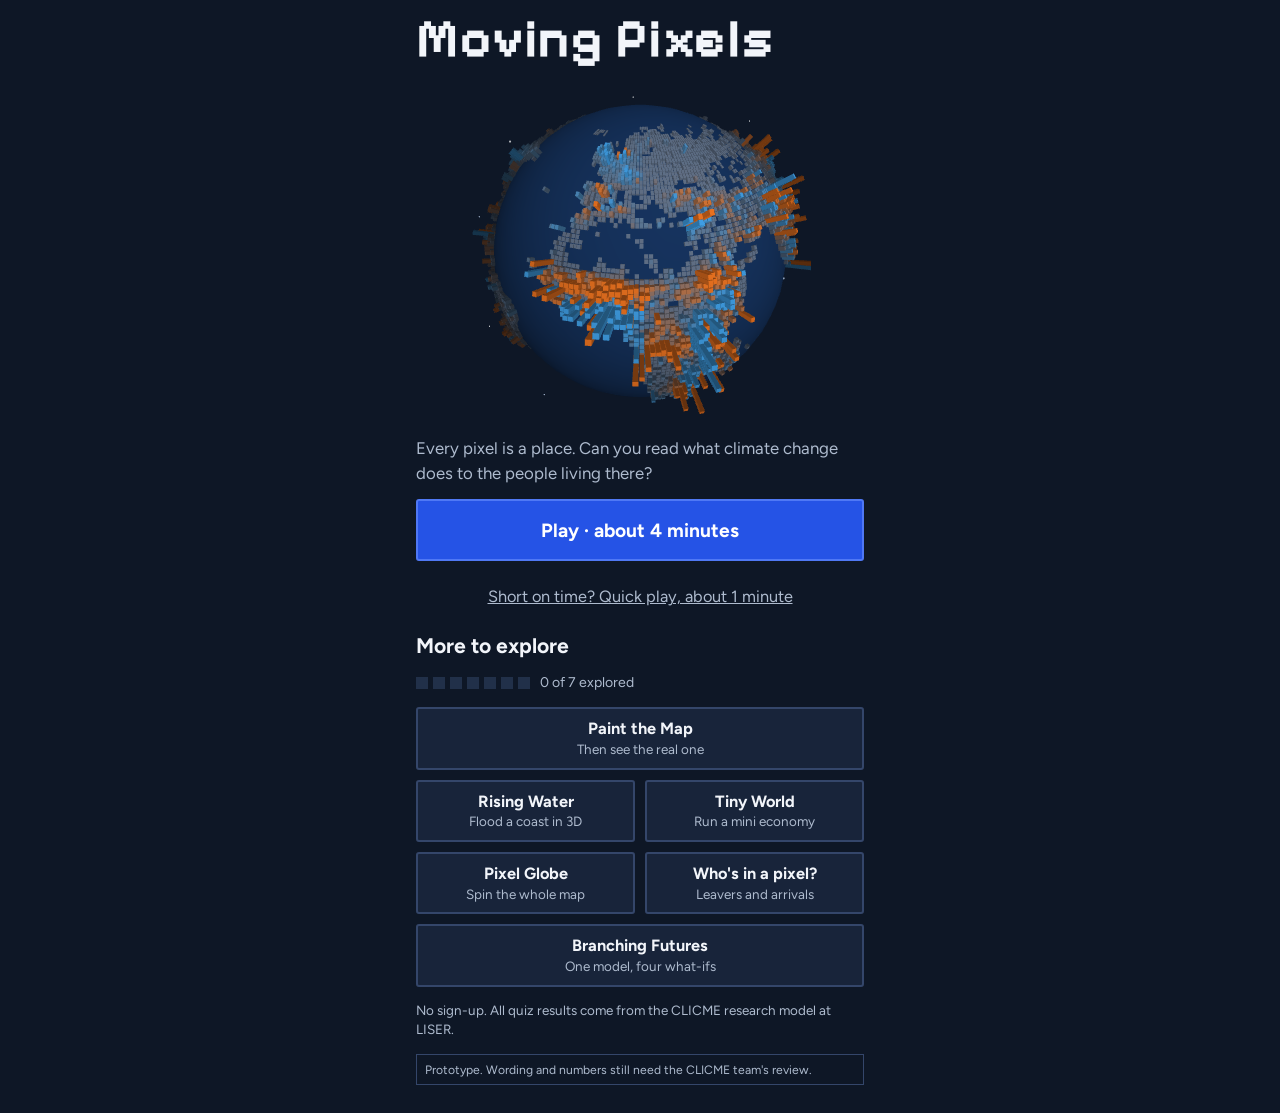
==== commit bcda7cfc: "Add files via upload" ====
--- a/moving-pixels/index.html
+++ b/moving-pixels/index.html
@@ -41,7 +41,7 @@
 
 h1, h2 { margin: 0; text-wrap: balance; }
 p { margin: 0; }
-.title { font-family: var(--font-display); font-weight: 700; font-size: clamp(3rem, 16vw, 4.4rem); line-height: .92; letter-spacing: .01em; }
+.title { font-family: var(--font-display); font-weight: 700; font-size: clamp(2.3rem, 11.5vw, 3.4rem); line-height: 1; white-space: nowrap; letter-spacing: .01em; }
 h2 { font-size: 1.32rem; line-height: 1.22; font-weight: 700; }
 .lead { color: var(--muted); font-size: 1.05rem; }
 .bridge { color: var(--gain); font-weight: 700; font-size: .95rem; }
@@ -105,7 +105,7 @@
 .paint i.on { background: var(--text); }
 .paint i.mine { outline: 2px solid var(--muted); outline-offset: -2px; background: transparent; }
 .paint i.truth { background: var(--loss); }
-.bigval { font-family: var(--font-display); font-weight: 700; font-size: 2.3rem; line-height: 1; text-align: center; font-variant-numeric: tabular-nums; }
+.bigval { font-family: var(--font-body); font-weight: 700; font-size: 2.3rem; line-height: 1; text-align: center; font-variant-numeric: tabular-nums; }
 .bigval small { font-family: var(--font-body); font-size: .95rem; font-weight: 400; color: var(--muted); }
 input[type="range"] { width: 100%; height: 40px; accent-color: var(--brand-hi); }
 .tick { display: flex; justify-content: space-between; font-size: .8rem; color: var(--muted); }
@@ -117,7 +117,7 @@
 .sc tr.hit td { font-weight: 700; color: var(--text); }
 .sc td.max { color: var(--loss); font-weight: 700; }
 
-.final { font-family: var(--font-display); font-weight: 700; font-size: clamp(3.4rem, 19vw, 5rem); line-height: 1; font-variant-numeric: tabular-nums; }
+.final { font-family: var(--font-body); font-weight: 700; font-size: clamp(3.4rem, 19vw, 5rem); line-height: 1; font-variant-numeric: tabular-nums; }
 .final small { font-size: 1.2rem; color: var(--muted); }
 .rank { font-family: var(--font-display); font-size: 1.4rem; font-weight: 700; color: var(--gain); }
 ul.learn { margin: 0; padding: 0; list-style: none; display: flex; flex-direction: column; gap: 8px; }
@@ -139,6 +139,71 @@
 .board li.wait { opacity: .7; }
 a.link { color: var(--text); font-weight: 700; }
 .flag { font-size: .76rem; color: var(--muted); border: 1px solid var(--line); padding: 6px 8px; }
+.wrow { display: grid; grid-template-columns: 96px minmax(0, 1fr); gap: 12px; align-items: center; }
+canvas.wmini { display: block; width: 100%; aspect-ratio: 1; image-rendering: pixelated; cursor: pointer; touch-action: manipulation; }
+.wcount { font-size: 1.25rem; font-weight: 700; line-height: 1.25; font-variant-numeric: tabular-nums; }
+.wtest { min-height: 1.5em; font-size: .92rem; color: var(--muted); text-align: center; font-variant-numeric: tabular-nums; }
+.wsay { font-size: 1.08rem; font-weight: 700; font-variant-numeric: tabular-nums; }
+canvas.g3d { touch-action: pan-y; cursor: grab; image-rendering: auto; }
+canvas.g3d.half { max-width: min(100%, 31vh); }
+.tile { display: flex; flex-direction: column; gap: 2px; align-items: center; justify-content: center; padding: 10px 8px; }
+.tile .small { font-weight: 400; line-height: 1.25; }
+.gridwide { grid-column: 1 / -1; }
+.cmp { display: grid; grid-template-columns: 1fr 1fr; gap: 10px; text-align: center; }
+.cmp b { display: block; font-size: 1.5rem; font-variant-numeric: tabular-nums; }
+.whogrid { display: grid; grid-template-columns: repeat(13, minmax(0, 1fr)); gap: 3px; max-width: min(100%, 42vh); margin: 0 auto; width: 100%; }
+.whogrid i, i.pp { aspect-ratio: 1; display: block; background: var(--panel-2); clip-path: polygon(36% 0, 64% 0, 64% 28%, 84% 28%, 84% 66%, 68% 66%, 68% 100%, 54% 100%, 54% 70%, 46% 70%, 46% 100%, 32% 100%, 32% 66%, 16% 66%, 16% 28%, 36% 28%); }
+.whogrid i.stay, i.pp.stay { background: var(--text); }
+.whogrid i.left, i.pp.left { background: var(--loss); opacity: .6; animation: wholeave .35s ease-out; }
+.whogrid i.came, i.pp.came { background: var(--gain); animation: whocome .35s ease-out; }
+i.pp { width: 15px !important; height: 15px !important; animation: none !important; }
+@keyframes wholeave { from { transform: translateY(-5px) scale(1.25); opacity: 1; } to { transform: none; opacity: .6; } }
+@keyframes whocome { from { transform: translateY(-14px); opacity: 0; } to { transform: none; opacity: 1; } }
+.sc tr.net td { font-weight: 700; color: var(--text); }
+.fan { display: block; width: 100%; touch-action: pan-y; }
+.fan text { font-family: var(--font-body); }
+.fan .draw { stroke-dasharray: 1; stroke-dashoffset: 1; animation: fandraw 1.1s ease-out forwards; }
+@keyframes fandraw { to { stroke-dashoffset: 0; } }
+.sc td.pick, .sc th.pick { color: var(--text); font-weight: 700; }
+@media (prefers-reduced-motion: reduce) { .fan .draw { animation: none; stroke-dashoffset: 0; } .whogrid i { animation: none !important; } }
+.fxlayer { position: fixed; inset: 0; width: 100vw; height: 100vh; z-index: 50; pointer-events: none; }
+.hero { display: block; width: 100%; max-width: min(100%, 38vh); margin: 0 auto; aspect-ratio: 1; }
+.space { background:
+  radial-gradient(circle at 50% 50%, rgba(63, 157, 227, .30) 0%, rgba(63, 157, 227, .14) 40%, rgba(63, 157, 227, 0) 56%),
+  radial-gradient(1.5px 1.5px at 12% 18%, #FFF, transparent), radial-gradient(1px 1px at 82% 12%, #FFF, transparent), radial-gradient(1.5px 1.5px at 92% 58%, #CFE3FF, transparent),
+  radial-gradient(1px 1px at 6% 72%, #FFF, transparent), radial-gradient(1px 1px at 22% 92%, #CFE3FF, transparent), radial-gradient(1.5px 1.5px at 74% 90%, #FFF, transparent),
+  radial-gradient(1px 1px at 48% 5%, #FFF, transparent), radial-gradient(1px 1px at 96% 30%, #FFF, transparent), radial-gradient(1px 1px at 3% 40%, #CFE3FF, transparent); }
+.btn.big { font-size: 1.2rem; min-height: 62px; }
+.btn.ghost { background: transparent; border-color: transparent; font-weight: 400; color: var(--muted); min-height: 44px; padding: 6px; text-decoration: underline; }
+.explored { display: flex; align-items: center; gap: 10px; font-size: .88rem; color: var(--muted); }
+.explored .pips i { width: 12px; height: 12px; }
+.explored .pips { flex: none; justify-content: flex-start; }
+.badge { display: flex; align-items: center; gap: 12px; background: var(--panel); border: 2px solid var(--line); padding: 10px 12px; }
+.badge svg { width: 42px; height: 42px; flex: none; }
+.badge b { display: block; font-size: 1.02rem; }
+.twscene { display: block; width: 100%; aspect-ratio: 180 / 92; image-rendering: pixelated; }
+.twcount { font-size: .78rem; color: var(--muted); }
+.gpick { min-height: 1.5em; text-align: center; font-weight: 700; font-variant-numeric: tabular-nums; }
+canvas.paintmap { touch-action: none; cursor: crosshair; }
+.brushes { display: grid; grid-template-columns: 1fr 1fr; gap: 10px; }
+.brushes .btn { display: flex; align-items: center; justify-content: center; gap: 8px; }
+.brushes .btn i { width: 18px; height: 18px; display: block; flex: none; }
+.brushes .btn.on { border-color: var(--text); background: var(--panel-2); }
+.btn.tab.on { border-color: var(--text); background: var(--panel-2); }
+.tabs { display: grid; grid-template-columns: repeat(3, minmax(0, 1fr)); gap: 6px; }
+.tabs .btn { min-height: 46px; padding: 6px 2px; font-size: .92rem; }
+.twcards { display: grid; grid-template-columns: repeat(3, minmax(0, 1fr)); gap: 8px; }
+.twc { position: relative; overflow: hidden; background: var(--panel); border: 2px solid var(--line); padding: 6px 8px; }
+.twc.block { border-color: var(--bad); }
+.twin { position: relative; }
+.twname { font-weight: 700; font-size: .95rem; }
+.twmoney { font-size: 1.9rem; font-weight: 700; line-height: 1.1; font-variant-numeric: tabular-nums; }
+.twunit { font-size: .76rem; color: var(--muted); }
+.twmoves { display: grid; grid-template-columns: 1fr 1fr; gap: 12px; }
+.twpair { display: grid; grid-template-columns: 1fr 1fr; gap: 4px; }
+.twpair .btn { min-height: 50px; padding: 6px 2px; font-size: .9rem; }
+.twfacts td, .twfacts th { text-align: left !important; }
+.twfacts td:first-child { color: var(--muted); }
 @media (prefers-reduced-motion: reduce) { .btn:active:not(:disabled) { transform: none; } }
 </style>
 </head><body>
@@ -153,7 +218,7 @@
   <main id="screen" class="stack"></main>
 </div>
 
-<script type="application/json" id="gamedata">{"pool":[{"iso":"ITA","name":"Italy","opts":["Greece","Croatia","Spain"],"map":{"n":96,"c":82,"r":96,"s":"................................5543566.........................................................................15646656......................................................................33..554555563....................................................................334.34444554645..................................................................333444555556553333656554.............................................33.....6....33333.55543543333466566666............................................54.....66..3333.434555543333566555656............................................555....566664354434455555546565555565.............................................5555...6666555555345555.54556655555556...........................................355556666666565554254445555656553555556......................................6553345555666666655565.544455566555555555555...................................66656555555556666666566555454446555555555555155...................................6655444555555666665555555555545555555553010030055..................................5665544554455555555555555555555555555400000...54..................................65655544444455555555544545555555555540505..........................................4555444444445544444444444555555555105.............................................55544444445544414444444444555555510............................................6355554444444444334334444444444445550003..........................................5455443344333443333444444433344445530000..........................................55544433333333333444444444444344455100000..........................................5443333333333334555444444444444444001100............................................533333334334445655554444444444440010.............................................3443333333444555555555544444444440110............................................43443333333455566665555555444444444100............................................534333333345535566665555555554444444010............................................343333334555...51665555655545544444400.............................................3434444544......555545546555555544441...............................................4.44444........555355555555554444444................................................3444............01555554444534444544.............................................4344..............01444434445544444444............................................43.................124443334555544444455.............................................................1044333445454554444445............................................................14444344444444444444445...........................................................444444444444444444444444...........................................................24444444443444444444444...........................................................034444444434444344444444...........................................................44454434334433333444444..........................................................434344333433332224444444..........................................................3.3333333333322223354433........................................................44..42033332232211134444433........................................................3...1133333223112334545333.............................................................4333334322111355553333.............................................................1334434432113344443412..........................................................443.234455412115544444444..............................................................445555202224433354531..............................................................256552114124432344233.............................................................5556421253332324443212..............................................................14210554222333332421131323333......................................................0111354413234432111233333333.......................................................11355654554343311122333433........................................................4011555545332211112333333...........................................................41015556552221122333333...........................................................3210435652233222233323322.................................3.3.......................2000541323243222333333323...............................325.............................224323332233333323333.......................3...334333............................012334333232222333333333...................33...433333.............................133333333332222333333333..................333333323333.............................334344333332222333333333.................333333323233...........................66..3444433322222233333333333...............23334333333...............................44.34333333332223333333334..............22332333333...................................34343332233333323333333..............3332133233...................................33333333332323..3333333..............3333333333...................................3343533333331...33333333.............333333333....................................4343333333332.......33333............1333333233.....................................5443433333.........4333............133333.434.....................................43.4343343.........444.............3233323334.........................................44433...........34.............313333343..........................................33333............4.............333333333..........................................4333333........................333333323..........................................45333334.......................333333334...........................................434354334.....................333323334...........................................43343433......................333333334...........................................44333333.....................433333..44............................................4433433......................33334................................................44433334......................444.................................................3333344...........................................................................3343............................................................................33343....................................................................3.44.....333333......................................................................4.....234333......................................................................3.....33333.......................................................4..44.............33333433........................................................44.3444.......44343333543.....................................................4..44444334443334333334333343.......................................................444344333333322453333..333.........................................................44443444333323333331..............................................................4344433433332322141................................................................444334432323322312..................................................................4444433222223234....................................................................3434333312432......................................................................4444333333222.......................................................................444333223334..........................................................................43323344...........................................................................3434344..........................................................44...............453443...........................................................44.................4324......................."},"note":"North and south of Italy move in different directions in this scenario: blue dominates the north, with more orange further down the boot.","hzNote":"Floods come first here, ahead of temperature and sea-level rise.","m1":489279.866,"pct":1.559,"m2":1124242.19,"m3":634962.323,"t0":31385839.901,"m3hz":[217441.281,285237.174,178937.201,-46653.332],"m1hz":[498217.766,-70103.77,78321.487,-17155.617]},{"iso":"JPN","name":"Japan","opts":["Philippines","New Zealand","United Kingdom"],"map":{"n":96,"c":86,"r":96,"s":"................................................................32..................................................................................3.3332................................................................................3.33.21..................................................................................33332.................................................................................33333.................................................................................333333................................................................................3333..33.............................................................................33.3333333............................................................................4333333333333.....3...................................................................333333..353333...33..................................................................3333333333334343333...................................................................33333333.3333333333...................................................................33333343...333334344..................................................................33333343343333343443.3...........................................................333333333.3344333333333333............................................................333333333333333433333333..............................................................3343334333333333333.................................................................3333333333333..3333..................................................................33.333333.33433.333...................................................................333..333...33333.33.................................................................3.3333.........33333..................................................................3..33333.........333......................................................................3333...........3.....................................................................333333................................................................................333...................................................................................333.34..................................................................................4.3543................................................................................333.44................................................................................143343...............................................................................3242420..............................................................................33443543..............................................................................333334444.............................................................................4344434433............................................................................3434433333............................................................................133.544333...........................................................................41433444333............................................................................4444433333............................................................................44443443333...........................................................................44443344434...........................................................................3343433443...........................................................................44343343333...........................................................................3433444344...........................................................................4443455444............................................................................3443444443...........................................................................33.34444432......................................................................3....33.434430.3.....................................................................43....43354450........................................................................44..4443334441........................................................................3..4443.4553331..........................................................................544333444444.................................................................54......4443333444443................................................................445.....45444333433433...............................................................545....4444444344533433................................................................55.554454445.44653334.................................................................55.355645.46665534335................................................................355455453555454543345.................................................................555555554565354424444...............................................................55555555443334223223455................................................44.............35555554344243311324544...............................................44.............544654554535453565164554..............................................................455654443444344565145566.........................................................44...44.4444434433355656056555..............................................44.4..5555564.445455555455433556660152..............................................444444444554664454554565544344556666.460.............................................35445556555455554544640665444455561065564.............................................5555544555556555663550066554455515...555.............................................54556545555653566655451666666665.55...56.............................................44554456434331125063655360635555..45.5...................................3..........44345455443003...110056550.0660545..4......................................3.......4.4444403532031343.22.00444543...............................................34.......545554542333..4555234654544455...............................................33.......2455544.4.4..556530..444335...............3...........................................4140444..5445565550.555.344.....................................................4...545.....44.5545434354..54335......................................................4.555555.4....4444454.34....4344......................................................55155544444.34544443444......34....................................................5.54555654556..354435....4.............................................................4355006445544...4444................................................................45..543154555554.44444................................4...............................4...553524454444..444................................................................5....55551455344...444................................................................5......440433344............................................................................444344334.............................................................................444444344..............................................................................23444534..............................................................................4444445.............................................................................3.4443454.............................................................................4..444554...............................................................................4445444...............................................................................444454..................................................................................444...........................................................................................................................................................................4.....................................................................................4...................................................................................3.4..................................................................................33.4.........................................................................."},"note":"An island chain, pixel by pixel. Japan gains adults overall in this scenario, about 250,000.","hzNote":"Sea-level rise dominates in this coastal country.","m1":250732.516,"pct":0.52,"m2":607364.76,"m3":356632.244,"t0":48228543.918,"m3hz":[67364.217,47870.422,295719.295,-54321.69],"m1hz":[99235.507,123880.683,24003.957,3612.369]},{"iso":"PRT","name":"Portugal","opts":["Spain","Ireland","Chile"],"map":{"n":96,"c":48,"r":96,"s":"..................4...........................................555555........................................65555555.......................................55555554..............4....2....................55554554..............33153.5.4...............5555555544..445445.4..444244434313..............4555555544.444555455.544443424344...............5455555544444555554554443332113323..............455555555444455555554554351332333...............5555554455444444454555444343144333333............5555555455554455555544433332333334.11...........5555555545555555555544431333423333221...........5551554555554445555443332313343444230...........5564555555555445555444233234.5554433............44545445555555555554443333144454541..............554555565555555555444443144555532...............5444554444555545444444444445555.................45635544455555554444442444.555..................33335554455554424424134344444....................4554444555544455434443342444....................54444445455555545344424.344.....................554444454455556544453033........................55444444445435554443233321......................54544444444435544444333333......................34543444441436645343333.22.....................124434445443345435643033332......................13334444432233131444102332.....................134344433432122243343313332.....................024344444334335632333433333.....................134333444333232333133133332....................2443243463232321233441331332....................4342333332221145443.33313333...................43422323322332223354113313331...................342432333123313314443433333434..................34242233333323333545223233214...................52233313333333333433123333.33..................14142321333333333333333233.......................51323122223333333333232233......................1033232233333333333233323322...................44423113333333333333232333332...................32442323333333333233132323232...................43432333333313333333222222332..................544434333333333333332323222222..................3344334332333233333333322222...................4334424434443333333331232..22...................55454343433433333333323222.22...................54554442443433323333033.2.221...................55444444432443163333322.........................5355454434433233233332........................554542444334433332333223332.....................445444543333442233333332232....................5544454543343443333333333433...................55355554454432333333333333234...................606565555544453333333352333333..................6661666545443433332333343.1333..................6600666655456332333333643336411................666666666444453333333333413333222...............6666666004444633333.34341343332.222.............6160666005434213433.36334444.3232212............06666600544454333323333233323331221.............66666600134444333..133.34222232322.............660666.0114625333..3.34336423232222.............666666..13644333333..4313322332320..............666666.0162433333534425443.322132.................6....0455454434243443.33332.33...................55304555456463433313622233.33....................5534555343133534223321233322.....................55554.26333345313333233322......................55....334..33.563233212422.....................55.....53.33.32223513322222...........................2332433335352232223223..........................033443.635132233.323332.........................433413.335123.22.3..333.........................534445233222232322232021........................534534533335225222223322312.....................563.3633332232222222323202.....................53333343532434125122.33.22......................555363412322131123222322........................453..334333424222322223..........................5334334432.2322222220...........................5333536342313342.21213..........................543333335232022222023...........................353.43.643433222.23.............................4533356334332223222............................3443.3..531343222322.............................343.3.3.4331322223..............................343333..43343323310.............................333.333333433505021............................56...364133355550.52............................66.65650103355.00.51............................616631.55436555555534...........................66.16021555550.5..511..........................5514655565155535615115...........................6560465665525553614............................5666..6555555543315.............................6............0020......................."},"note":"Portugal gains adults overall in this scenario, with the strongest blue along the Atlantic coast.","hzNote":"Temperature comes first, with floods close behind.","m1":212065.811,"pct":3.143,"m2":478017.757,"m3":265951.946,"t0":6748263.203,"m3hz":[131057.188,101882.689,35723.118,-2711.049],"m1hz":[263890.052,-57903.191,4596.308,1482.641]},{"iso":"EGY","name":"Egypt","opts":["Sudan","Iraq","Pakistan"],"map":{"n":96,"c":96,"r":88,"s":"55..5555......................................2..055...6.........................................4.45355....25.5...........................1061541551005...............................................5.....4..5552.....................0001555105110001..............................................4.....4...4434..4...............006210100000000000..6............555........................44........4........45..............5050000215655600000.061....3.335155555..........................4..............4444444455......651554005555526565553000515453433455555......................................3.3......44.43...66666500055555156555411063465.........5.5................................3...33.............55555666654455551445552131551........3..4.5.55..................................333..............4.5556.6544545554225211552554......33.3546.45............................3.......3......................44442553244512355555...............33...........................3...............................344424544555555555555....33...35....3..........................................................3..3122454565545555654....33.333...................................................................24225555655545...555...3..3......55.................................3.....3.....................4.3455555566655.15155..3.3........5.3.....................................3.................3.......555551655655.1555.3333......53..3................................................................556566545....55544.....34......3........................................3....3...............33.35556545636555.144....4........3.................................................................5.555...3355..44......4........3....................3.......2...............3...........4...3..343555.3...35..4444...........3.3..........................................................64445545555....3.33.44.....44......4.4........................3...................................455552455........5.44.4..4.....44..4.................3333.......................................44554555.........5.444....4...4..44....................2123..333...............................334444443.........34..4444.4....4.44............................3...............................3..44354..3.....444...4444.4....44.4...........................3.33.............................33.44544...3....4.4....444...4.....4..........................3.3................................3.55433............4..44.4...4...............................333...............................3444543.............4..44.....................................3..................................345443.............4..44....3.4.44................................3.................65..........44544..........4...444.44.4.....4.................................................6556..........4443................44..44.........................................................666..........4453.........3...4...4...44.4............................................................3......4154.................41...4..4.43..................................................4.5..........44543................4443..444444..............................................................3.4453................44.4....4443................................................5...............3443.3........3........44....44.....................................................3...........44543.........3.3....4.4.............................................................3..........44443................4.44............................................................3.....33...44534...........3.......4..4...............................................................33...445544....3.....3.4...4..4...........................................3.....................33.....45543.3........44.4.4.442.......................................3.......33...............33......444343.3.......4......44...............................................44...3...........3.......33424..33......4.......44................................................3.......................33453333..............54..............................................2.........................3444...................3.............................................4...........................34444.........4.......3..........................................................................44543...3....3.......4............................................23......................3.....44434..3..............4.............................................................3......3....343442..3...3.......................................................................333.3..3......43443....33..........3.............................................................3.....3.......4344234443..........4...................................................................3.........344233333.........33............................................................3.....3....3.....3334.433..........4................................................33..........3......3...........2..44............4.................................................34........3....3.33........3.4.553........................................................3.....34433.....3....3...........34.341..............3.................................................34333....3...33.............341...............33.................................................333.........33...33........232................3.................3.........................3..............33.43..3..........1243..33...........34...............................3....................33..33..33.......3......33242233...........3...................................3...............33.......33...............3242......3.....4.44................3...............................3.33........3...3.........3.22222.33334...4.4443..................3..........................3..............3..33...........2.22..........4.4..4..................3............3....3.......................2..................3...........4...44...............3..................3......33.....3..........1..............3..222..........44...3..............3..................3.............3...........1.............3...523.23........44....................3.........................................3.....33....3...3.22122..........4...2..............3.33..........3.....................33.....3..........3333..3.2222.........3.4...43.............3......................33.3.....33..3..3.3....3.........3.3...22............45.....2.........................3.3....3..............3....3...............3.....21.....2.......................................33.33....................3.........3............223..3............4..442.........................3..................................................3.............................3................3...............3........................33......3.33.2......4.................33..............3................3.........3.....3..................3...........................3....................................3...................3..........333..............3..........3....3............3.........................3.........................333........1..................................................................................................3.............................................................3..............................1.........................3...............................................3.....................442333..................................................33.............2.3...3...................3......................................................3.........3...2..........3......................................................................3..........3..2...................33...............................................3.3........3..............332....3.............................................................333...............3..........................2...3.....................33.........................3.......................3...3....33.....2.2..2..........................................................................3.....3..........2...................................................3...3......................33....3..............2...........................................................................3.3.3...........................................................................................3..................4...44.444......44554.4"},"note":"Pixels appear only where people live. That thin line is the Nile, and almost everyone in Egypt lives along it.","hzNote":"Sea-level rise accounts for most of it. The low-lying Nile Delta is exposed.","m1":-389952.104,"pct":-0.214,"m2":4790554.6,"m3":5180506.704,"t0":182384756.5,"m3hz":[1010978.659,164127.725,4001393.239,4007.081],"m1hz":[6838.071,133301.921,-479774.626,-50317.47]},{"iso":"BGD","name":"Bangladesh","opts":["Myanmar","Nepal","Sri Lanka"],"map":{"n":96,"c":68,"r":96,"s":".....3..................................................................34...................................................................334..................................................................3333...45..........................................................33333...35.........................................................4443332.3.33........................................................344433223224......................................................33334333212203.......53.............................................3333333255322243.....450...........................................333355333332333434...4232...........................................33333333333333215324233110.........................................334433333334433322225322111.........................................33334433353333332222322211...........................................3333333333355322453222411..............................................3333332333322453222211...............................................3333534553321532212110..............................................4335535554234533113211...............................................334435354534544421111................................................35454355434353422111.....................................................35531246121111.....................................................345542156221111......................................................35541211111111.......................................................333331221111111134...........................................3.33.3.32226111311112111232.............21.........................3333332222223326101111211132222221233333112233235442231123..........32333232223322421511112132111222222223133522134331212111313.........3332233222325332112111223222131112212123222222234322443121223....3..233321222341441221.132222222342223221122213122355423653111223...321232322332123222532111112212222313332322312433233345456533323334..22323332221223220353114212222223224333332232213333223555434325.....323233322222112223332226235222212235533333323223352234555325335.....32323332431222232263432422322.112221232333333113325343253232346.....32422232222221122221312432122222213413233322623224333252436.35......33343323322123222221212322132213212322222332122153355442235555......3333132222244422221221243111122321121222222252233555543454555.........33333343442331323222146211012322222333452211133234444554555...........322254441442112104235110111232332334522111325354444554435..............3334312232222223233121122322221234321222233533556564...................433233222122123222311333353212312122344223365545....................343232223322223323211223345130313111254654444444...................3333.22222222242222211323342366325510352034333......................321344433221223523332244433435343233565533.4.........................455502245342222333233246662335533466555.............................45555433334332223334445666526533233552.............................255555555434323323345435666135443154554............................2344134445543323323455445066540556655545...........................34422254455544222233344454566464556635562...........................3233220333553222333333444346666535665663...........3.3..............332255233332642233333233545506665656662..............................313342231432322333542235455065554556655...........3..................33422233333542333254323454555435543666...........3....4..............35022233335542223332212533345535556666..........3...................33324343333333222142332333344235565665.........335..3...............3324232333333322211335343.3326456655650.......3404.43...............4222233333333332122433333343.5225556655......34333343...............3.3430443333354212354333334336506664665.2....3441.2.20.................333255334355212233313343335635264553.2....333231.24................3333333333333332233333333344336336052.33....34424.23................4333333333153333223453313.44243335651553...24222.3123...............33333333343333423355533122..4633355136505.35.3333234................32333333345334432355533412..155336515224423353331.23..................3333331025333053255533222..4433663422.3333342.3....1...............43103311005333343455553034..43313323363533233543331.6...............54001300023343333533565215...4413353...323322.422.1.................324003321134553333353653.53..45233.....43.242..3331..................53001323135313434343333.235..53322.....5365644131.52................432131232342335535233333133....663...3..6503363.23..................431132012151433353345333.25.........133.56353104561.................5421013...10053333133333.3331........36..61111642.2.................445011...2010353334554442131...11........006341655.2................135521.....30453534443443443...62........6.53466536.................110213.....3215343444323.444.3.662........6614655236.................2............4.5444445.4343.5.61..........602325234.................4............4555352455243..3.3...........6216252334..................3..........5.4443...3331................6531213.354...............3............555454.3.443.................612133..3.5..............................4.4544......................6.233...46..............................4544...4...................50.5333.3.5...............................54........................602221..344.........................................................0562232.3...........................................................2200..3..4..........................................................33.0.33...3.........................................................33003.3...3..........................................................600323..43..........................................................00022................................................................5033.................................................................233.................................................................32..................................................................22...................................................................13...................................................................1...................................................................2...................................................................4....................................................................1...................................................................3...................................................................6...."},"note":"1.66 million adults move out of their home area and 1.64 million move in, so the country's net change is close to zero. A small total can hide a lot of moves.","hzNote":"You might expect the sea here. In this scenario temperature comes first.","m1":-16547.862,"pct":-0.013,"m2":1640979.512,"m3":1657527.374,"t0":122943450.25,"m3hz":[787446.098,416322.414,424592.309,29166.553],"m1hz":[18840.423,126276.381,-20475.731,-141188.935]},{"iso":"MEX","name":"Mexico","opts":["Guatemala","Colombia","Chile"],"map":{"n":96,"c":96,"r":63,"s":"66646553........................................................................................65452552.........................................................................................132.3.......4...................................................................................64..........333.............33..2................................................................533......3...333.5...4....433..333..............................................................54.3.2.....233333333.33.3444...3.................................................................0.33......1203333333333234.3....333.............................................................0..63.......233253333..33443.43...33...............................................................33........333233323233332.2...333.............................................................3.33........333332.02..3322313..333................................................................333......33.23.2223.5.1...3..3.321......3........................................................03.......3.12122.334211223.3333.2....3333355...................................................0.1.3....33341.2.234353121223333432..3.343.45.....................................................3.5....31333223.3.432111202.33433333....3446....................................................6.......33332233444331112101....333.3..3.355....................................................42........32.2234454331133.11.3333.3..3..344....................................................05.2......53.2223454452232.113.33133..3343.544................................................5...11........112233545533.33.11333333.33.32..424.....................................................5.4.....111223445443221.212333.3..3345.4435.................................................4....33......1111334544321102133232.332253.1413........................................................1......1122344444321122322.....2343311423...............................................................21524444323312..13.....23331121133......................................................3........33333443333323..33123.3.31215432321............................................................463113334332.23332200312..2106544235552...................................................3......433323444..3232..610222331145544134541.................................................4533.......2221345421334345040.02314455222344.2.................................................543.........1113354345554.54.333.3342453333442..................................................4............26224333455333333332223245433454.....................................................4...........4312332445332133333333124333434........................................................5.........222333424542223333333113331344.......................................................431.........42334123131213333.31212313444........................................................635.........223232.221122333.21102233344.........................................................542........6422.45322211232333213233444.........................................................55..........332112333222232323332321344......................................................................12212322311113322332322344.......................................................................1321332223401212323333334.......................................................................2332333532002221221335345.......................................................................13222211255113113223334344.......................................................................16542121351114322223544443...........................11.........................................55532121551212112204413443.......................0101133010.....................................42211535165501102423332442......................16333154401.....................................01340200165411002511234334......................13513255306....................................1111100415655111111211232442.....................155333130......................................21541665255552112121010133243...................11235213.0.......................................16666666441355240001621242543.................101131423..........................................5666666154443350000401125543.................1012..251..........................................33655542553444400000000234335................00.2.2113............................................021452455444560055500125422..............101....1351..............................................1543444444465644124214321113.......61...0011.3.410...............................................3434433344545421234111211223..226521121122..213...................................................434333344443332244443322224346663411201...212......................................................443333544443454333222222235456425420.............................................................4333435545434433332212223435434455................................................................4423334453434543321233334445433...................................................................353444433335433332.32355443433....................................................................32334333433333333344545423333......................................................................333343443334223344335333332........................................................................24443333....24433334433...........................................................................4334.......134333...........................................................................................2345.............................................................................................234..............................................................................................55...............................................................................................3................."},"note":"The gaps in the north are deserts with few inhabitants. Pixels only exist where people live.","hzNote":"Floods come first by a wide margin.","m1":-860359.105,"pct":-1.199,"m2":-233386.686,"m3":626972.42,"t0":71757296.151,"m3hz":[29320.66,450194.529,177763.595,-30306.364],"m1hz":[-190483.435,-646554.523,-24030.444,709.296]},{"iso":"NGA","name":"Nigeria","opts":["Ghana","Cameroon","Côte d'Ivoire"],"map":{"n":96,"c":96,"r":78,"s":".................2...12122....................................................................................1111121222211111.......................................................13......................112112212321111212...................................................0223333..................122112222122112222112.................................................332333333.................2221122221111222211123.......1220................3322223333333......33233332333.................1211221221222223121233.....44214124............23332221233323344....23333333333.................32112111141222221121234.0125121212433.........2222222222223322223231333333333203................21141122232221222212224120351111510241.......2221221222122322222332333333231223................3121231111122221323313133423312014224421111111211112122112222322232223313223233333.............11232124111222221123212213442114245431122222212211112222222234322332222333233313323............111111222112111233212231312334445565220312221121213212222222233322222342334343323333...........3121111111212222322231322131234335555423114321322211012233233222322222443233433122333............311112222222212223323312212311211445341113223422111211222323233333222343333343444233032........12321111122111231331334202213434444452131243311111321222233332333332224433333334432342343.......22311211431121112221122222231114444331111311112222212122232333333333324334333333434233232.......12220322232211222222222332233133444223000212111321231132333333323333334433333233231243344.......12221122222222222232332233233324443210000202133321211222323332333323333223330033233333333.......1222111111111122213323333331444444200202001103221121122322331323233133332333113333333223.......221121132122233322322222333443445411112101221112222212122232332233333333333333333333332333......322211122222133323333233344444454543333112222201113212212133333323233332333333333312323333......2222222232223333333433333443554445444421002320121331122211233333233333333333333333333321.........22.32111222332233334333333445434442224340433222221222212233332222332333333333333333423...........2332222123333222233433232434434414423443343333311333212333332323333333331233333324..............333333322223322333343214443343443444344513333331333222132233332223333333323.33334...............333333232333323333332444445343443234424543333212333223214333334233333232223333444...............33323233222222332332443434542444244544456444343233233323333433233333323222323344.................333332223333222343233243455341224333555544433223333321333432333324332333223244.................3323232233333333343222333444211542554241535432333333321333423424323333333333344................44433332333333343332223333342354444245534434333343132213323456323323322233333444................544.3121333333333333333332334455445534553323333433231323223445432222133333343456................33533.3333333333333233333333443455555242543144321422332322344323333224333333245.................333332333333333333323333233334554555554551044443321134212234453344433333333334................34333331332333343333332233333344545554554352005433332443..3332455543333333323333................43332334333333443334332333334333445545555541022433233432113322544444333333333333...............432112232233334333324323334433444334454555621122144333233223223333333332333233333..............343324332333333333334333333333344445555554533212124332242322333333332233222333232...............4433134422323333333433233333333334555555534444212112211123223333333333333323333.................4343244532221333333333333333320135255345534553222224420122322333333333323234333...............533444335422312333333333343333322223555444444454433312311123221333333333333323333...............344223245532232353334333333333332220166544444343333111111233222423334334333233223..............2143234545553322333444333333333332223445555545543222110111222211332334333332233233..............115154444555444433423443334333333223445444444545432211111122223333333233432333343...............43325445556534444322223344433233322334444443445444111112121233333333333344433443................355443455.55543234433343233242333333444454444456542223211223333333343333334434..................52555455555555444445333443234333333444444444455554444443222333333333333333443...................56555555555555245345443343354434333333444443444544444334333323333333333333333...................45555555555535544444444453544.44344322234444444444444233333333333333333333333...................55455555555444556666556544455444344234333434443333232333333333333333333333333...................4545555545445555666666665555554433324434433433333332333334333333333333333333....................4455555555555545666666666655444323445444444333333334433333333333333333333..3....................45444555555555555666666666654344344445454444334333344344433333333333333333......................455554455455555566666666666534433444444444444444343334444333333333333333333.....................45545455555555656666666666656544344444544444444444443444443333334333333343......................4455555555555565666656666655555434454455444444444444434434433333334433333.......................44555555555565556566666665555554334455445444444444443344433333333344333333......................4455555555555555556666665555554433435665544444444444433443333333334444334.......................44555555445555555555555655555553344466655444444454344443333.33...3444344........................5555555544455555555544555555555444456666554444444434443433........544445........................445566660506555555554455555555543466666555455444434445443..........3444.........................500066600006555510555555555555554665665445555444444555443..........544..........................000000000.000000005445534555555555555654545454444454565............15.........................................0010045543454556655554565444554444555555..........................................................2004555555555555466655544554444544553............................................................00055555555555556666654454534444445..............................................................105505554555556666665555434445444................................................................2055055455555665566556534455.44.................................................................00300155555555665665555345...55..................................................................50400055555666566555554555..55..................................................................511304555556665665665545555555...................................................................511555555556666666665444555.....................................................................6015555555666666566665255555....................................................................5055555556666666566666054555.....................................................................54355555666666566656650054......................................................................51035555660000666665661245.......................................................................103555241000006666566205........................................................................40040001130000660250600..........................................................................2111011100156600..................................................................................3113.35..............................................................."},"note":"The map splits in two: mostly orange in the north, mostly blue in the south. About 19 million adults leave their home area here, and about 20 million arrive.","hzNote":"Sea-level rise comes first, far ahead of the other hazards.","m1":1063754.447,"pct":0.103,"m2":20265130.47,"m3":19201376.024,"t0":1028434307.71,"m3hz":[2059380.45,3963100.646,11388788.781,1790106.147],"m1hz":[1607427.224,743426.444,-1432321.154,145221.932]},{"iso":"SEN","name":"Senegal","opts":["Mali","The Gambia","Guinea"],"map":{"n":96,"c":96,"r":72,"s":".......................................1.............................................................................................4422244444441.............................................................................2440424444214444442.................................................................544541544144122222120222414422544...............................................................5.15554444422222333333344444361225.............................................................6564555554522222233333333433222222224..........................................................545661555543432222333333.33332222221222.........................................................655510144443333323333333333332222222111........................................................05552004444433333333333333333322222222111..2....................................................05100214444433333333333333333332232222313142222.................................................00015544444443333333333.3.3333333343333321512222................................................0045544444443333333333333333333333322244432101221...............................................005544544444333333333333333.334344444443...3.2021...............................................0544444444443333333333333333334444444..4.422.11011.............................................1444434555444433344343333334332344455..323...223112.............................................444444444454444544544443333333234446.444443322321131...........................................542154414554546425524444433333334.3445444.43...333111...........................................54431654534455555552555454333443444455.443.333333410155........................................35144555444144555433255555543544333444444.333.333.421152.......................................455443332442243551112311112445544444444333..333333242111151.....................................5654432424312514511111122211555.444444..3.3..333.33.44511.11...................................565443443232142554122131212225534344444.333333333332344.50413..................................665444553243211455512124444414423333.44434.3323333.3.334431.104.................................654245551143211234512122554455433433443444333333333333334444111................................516465555424211455524214543333333333.44444343433333333333334.4141..............................6656666655542212242544244323332333343334433.33333333233333333.41152.............................66666665145122421255455553333325333333333.33333333.3.333333.3...45111.........................66666666552015122401315553433333223333233333333333333333333333333.3.13111.......................6666661135550000001011055333333322333332233333...33333.33333333.3.3.53231......................6566661215215001060110556455343332233323322333333...333..33333...332..33313..................6006666655555530000020111506555222324333333332233333.3333333333333333333.3.12121...............60666666666655543321501131665505124422333223333233333.33333..33..333.333333332223..............6.66666666665541112111616656666621333333333332233343333333333333333333333332.31211.3.................6655515554121601056544633633222333222363233333333333333...3333..3..2...3....313..................665655526625261055054324633322332322233332333333333.333333.333333.2333.3.3.12...................56656556012111521424434533335333333333323233333333.333.3333.3.3.33..332.3232....................166655450110014544414412333333333333333322332333333333333333333333333.3333.20.....................0645510022424444345222233.33233.344422433333333333.33.2333.33.33.3333.31231......................65550010044323144423222232223332433222323333333333333333.33333332333321232......................465500000211243144323123353234424333.5333.333333.3333333333333.332.33223.3333....................21000001111112243212342123333333213343233333333333333333333333331222323.23.3....................003511000441014621111221132433333333333332.3323333233.3333.33.3.223.32..3233.....................004.1111521131141310222124323333233233333233233.2332332332335332.22.32..3.1......................0.0.1644221142415111331111433321221333.2332223.232.33.322333.3313......1........................242.0532211121022111111212333112131332333223.3.3322223333.3322312...23233.......................11..00422511112021112122233321212323523231.332.26221223.3.332..33....3.333......................0.1.0444111151101212125122222122212223343224122112232323333323233....3.333........................3654442111112112102.22.....43121222333.2223.20022334333.3.333...33.3..33........................0.1445442562142022..........22225523121222223222221322333.23332332.33333..........................5445.54525324111..........332.32322223222232221233222323232.33333313...........................05445.43022441112...............21224322222222112323323332223..33322323..............................................444.........2362......2221123333322223.3..333.....3.............................................44402.......122......2325222232332232...322.32.3.231............................................4433144...............401321222.2.333....4123....3.3..1................................64444444433333345445.........51312233112233223....33..2..223221.3..............................0644544434334434342144.....444433..2..3.32223.......232..21..1.2.11.............................144444444433433.34342424511333233442......23........31...11165.2241...............25555555255554444444444334333.3.3.333323204244115......................5151..2.51...............555555555555544444444344344.3333333333322222341142............3........202122.26.1..............24355515555554.44444433333413333333333545322422533..333.......22........22222.21.251............401553455555444244443433343.44333333323325232432.......2..........2.1....222.2222..3............3.015555555555444444444433431333333433235165242222.................2411242.2.22..251............00042555555554444444444444420323212111344215.52222.................31....2...1.2...5...........0000255515555444444544444543322265322243234222422223...3.....2.....11121....26211.2.1...........12..05515.5554444.444..43442223253225223112552442.3......321.51....11111...2..225...1...........0605.6250055544454435514433212221423233222422.222.2......152121111.111111312...22..2.............0.5.10...115.54..5.444....................................1101111111111511.1...22..............5005002455555545555555....................................111411111111151.1115..1222............5106115555555.44445........................................1..11.1111111111111..52225...........5014556.........44.............................................1431111111111542222443............1.56...............................................................411..............................................................................................1..............."},"note":"The empty strip across the middle is The Gambia, a separate country almost surrounded by Senegal.","hzNote":"Temperature comes first, with sea-level rise close behind.","m1":252522.576,"pct":0.441,"m2":3222723.7,"m3":2970201.125,"t0":57312029.096,"m3hz":[1458888.174,449291.367,1107386.914,-45365.331],"m1hz":[-40352.755,117528.404,118272.985,57073.942]},{"iso":"GBR","name":"United Kingdom","opts":["Ireland","Iceland","New Zealand"],"map":{"n":96,"c":50,"r":96,"s":"....................................3................................................33..............................................3331..............................................33...............................................3133..............................................203.................................................33................................................3..................................................................................................................................................................................................................................................................................................3................................................333...............................................34.3..............................................333...............................................3.3...............................................................................................3333.................................3.....43333333333................................33.....3.....4.333..............................6333....64..3.3..33..............................3334.....33..3...3................................3.33.....33..43333................................33.....3.46.3433..................................33....33333..3333................................43.....333.3.3333..33.33..3......................33...34.643333333333333333333.....................33.3343.6533.3333333333333333.....................3...3433444..34333.3333333333.....................33...656333..333333333333333......................43.....543333334.333.3333333...........................333.3...3..333.3333333.......................4.......333.33333...3..3333...............................55333....3353.33333............................645443333.33333333333............................3.4544333..3333333333............................3...53433.333333333333...............................4433433.33333333333..................................3443343333333333...................................3343333333333....................................3333333333333.333..............................33.333333333333333333............................333..3.3333333333333334...........................333.333.3333333333333455...........................3..333..3333333333334555.............................3.3..333.333333334555.............................3...33333333333346555........................5555.....33333333333455555......................355555....333.333333345555566...................55555555....3333333333455555565...................555555555..33333333335555655666..................55555555563..3.3333..566555666666................555555545555...3......5666565556556..............55555555455544........566666655655666.............55555555555554.........566666655555555............55555.5555554..........5666666655555555............5555.455555............556643635455555.............55...5556.............5.566465544555554...................................56655544444545...................................5565555544444555..................................5566555544443254..................................55566665444023304.................................55555655544003530..........................4........545555544444540.........................344.4444454555565544445510.........................4445444455556555544420531..........................444444445455555554440000.........................444444444455555544444000.4334....................44.4444455455555444454454.444442.....................444444444555554455444444444404....................344445555555444455443444544334....................444445555565454444443444444434....................444445555555445444444444444443...................444444454555444444444444444444...................544.444555555444454444444444443................4444444444544544444444444444444443...............4444444444455543434444444444444433.................44444444444343434444444444444433.................4444.444444444343344444444644434...................44..444444343333344444566666430..........................4444444433344555666661.............................44.5443333445554666550334.......................4...34444334445554566454531.....................35444433344334445554554544554....................4444444433443344455454453400......................4443444444344444555444454402......................44444444434344544330445515.......................444444344444433.45...............................44444444....3.4...5..............................444444544........................................444444444........................................4444....44.......................................4444..............................................4.44.................................."},"note":"The country gains adults overall in this scenario. Most of the deep blue is in England, while much of Scotland barely changes.","hzNote":"Temperature comes first, ahead of floods and sea-level rise.","m1":2395115.742,"pct":4.509,"m2":3341091.532,"m3":945975.79,"t0":53119251.541,"m3hz":[446840.909,313422.561,274351.586,-88639.265],"m1hz":[1290281.913,1009909.6,144216.012,-49291.783]},{"iso":"FRA","name":"France","opts":["Spain","Germany","Poland"],"map":{"n":96,"c":96,"r":93,"s":".............................................665501.........................................................................................5555555........................................................................................555555555.5.....................................................................................655656556554....................................................................................666555555545....................................................................................55555555555555..................................................................................555555555555555.................................................................................544555555555555555..............................................................................135455555555555655...44........................................................................5555554555555555345...44......................................................................5555554544444444445644344....................................................................55555555544444444444544455345.................................................................56565555554445444444444444445444.................................................555555........6655555554554444444444444444344543.................................................55550........55555555555444444444434444434434454544.............................................55551........455555555554444344344443433333444444444444.........................................55510155555.45555555555534444444334333333444344444444444.........................................551045555405555555544454544344434333333334334444444444444.......................................5555555455544455554444666666444543333333333344444443444444444....................................5555555555445555544466666666666533333333333444444444444455445666................................5555555444544555454466665016666653333333333444444444444456666666..................35555.........5555555554444445444356656326666663333333343444434444444455666666...............555555555.....55.555555444444444443333666565666665333333334444443443444444465566............66665555555555555540155555445445444444333356666665666533333333433444444444444456665...........6.66666656665555555555555555444454444443333335666666666533333333333344444444444466665.............66655656565555555555555555545554444443333333656666665433333333333444444444444566666..............555555565555555555555555545544454443343333355366664333333333343433344444444446656...............555555555555555555555555545445444444433333333346663333333333333333345444444556656..............5555555555555555555545545445444444443333333333333333333333333434333344444544566556...............566656555555555555555555444544434444333333333333333333333343333333434444454566555................55555555555555555555555444444444453333333333333333333333344333333334544455566555................53..555555555555555555444455444444433333333333333343333334444334444444445556555........................555555555555555554444444443333333333333333333333443444434444444444545555.........................545555555555444444444443333333333334333333333333433444333444444444456665.............................40055544444444444443333333333343333333334443444443334444445554.56..........................5....300465444444444443333333333333333433333334344444333334444555555.................................13540444444444444334333333333334333333333353443443334444555555....................................55554444444444434444433333333333333334335443443333444555555....................................1.455444444444444343334333333333333334333434443333444455555......................................155555444444444444343433433333333333333345333333344555555.......................................555554444444444444433333333333333333333333333333344555555.....................................5..5544444444444444343333334333333333333333333333334555565..........................................55444444444444344433343434343334433333333433333445554...........................................35545444444444444434344343333333433333333333344454555............................................42044444444444444444444444433333333333333334445454555566...........................................044444444444444444444443333333333333354344455656545666........................................0444444444444444444444444333333333343445544445555534566............................................13444444444444444444443334333334444444445455555545566.........................................00002444444444444444444433433333344444444454455544565666.........................................0011444444444444444443444444333334444444444555544565552.........................................30444444444344444444444434443333344444432445554455566...........................................433444444434444444444444343433333543445434444545555666...........................................344444443444444444444433344433444543544444444534455665.........................................50034444344444444444433433433334345445544454555454656643........................................5420343343444444434333333334433343344554444445545566655.........................................5552244444444444433333333334433343334354444454456556555.........................................44444444444444444333333334333443333445544444534566663...........................................44440344444444443333333334333343333445443344555556666...........................................43640444444444333333333333333353333544443455544556565...........................................4334344333333333333333333333454554455444344454556665653.........................................4353334333333333333333333334444554554443334445655665523.........................................243533333333333333333333333355455544334434444566455455..........................................433333333333333333333333333333445543333334445544333554..........................................433333333333333333333333333333445543333333345543334444..........................................433333333333333333333333333333443433333333334433434454..........................................33333333333333333333333333333335433333333345454332343363443....................................433333333333333333323333333333335433333333335554211223213641....................................333333333333333333233333333333333333333333334433211112123333....................................33333333333333333222223333333333333333333333333331535132333.....................................23333333333333333222223333333333333333333333333331301213333....................................1333333333333333322012232333333333333000044333333322131232......................................333333333333333322111223333333333330400000333344333131332......................................3233333333333333322111222333333333313.0000014344443333333......................................334533333333333332221212222332332210......000544454433334........................................3.32223233323333222222111223122000............4555544544.........................................21222222222222222222222222222203...............554144...........................................3222121123232233222222222222110.................5.0....................55............................65661323333333222222221120........................................55.............................3334663235332333333321100........................................55................................363666...3222333311100......................................4555..........................................664344321110....................................554550............................................55463611121...................................455453..............................................356342.23...................................555455..........................................................................................555443.........................................................................................4343332..........................................................................................333421..........................................................................................213322...........................................................................................13321..........................................................................................111111...........................................................................................1131............................................................................................2112.............................................................................................12.................................................................................................."},"note":"France gains about 1.1 million adults overall in this scenario, but its southern edge turns orange.","hzNote":"Floods come first by a wide margin.","m1":1133520.409,"pct":1.695,"m2":2616185.103,"m3":1482664.694,"t0":66887270.742,"m3hz":[289252.305,1176462.961,122194.065,-105244.636],"m1hz":[1089460.805,-38046.23,126766.944,-44661.11]},{"iso":"ESP","name":"Spain","opts":["France","Portugal","Italy"],"map":{"n":96,"c":96,"r":73,"s":"........554444..........................................................................................455455..........5.............................................................................44454554455555555554554.........552.............................................................4454545545555555554444444433455555545.565...................................................54543454444444545445554444344444445555555656555656655.........................................45455554545444454444444444434344524443344555555556565554........................................55554544544444355444555424354333423.222333345555555555444.......................................555545545544444343444445433433334332224333322224555442212243....................................5555435454544443543333344332332433331123333121011112121111.1.....................................4554554444444345433544432433332332311233332011101111111111234445.....5565.......................454555444444445333444244432332322233333333210121111001001111244444445566556.....................3.4554544443355324445444324323223323333333300000110000011111111304454566556......................454544444444443334444423222322222333233232000010011000111111123222445555555655666.5555...........45554444443434444554443232323333323333233000000000000111.11122112244555555555655554555..........3444554432544455543333123323333333333334.1.000000001111111121111223454555555555554441..........454444344434233444343332222221233333333323101121001001111111211111223224555555555552542..........54...544434344443333322332133343323332333313322100111111121111111122253355555544562522..........4...55444343...43344232221212233333333333332222212221211111111111111111255545555666555...............4....4.....233322321233322333333233331222222222211111111111111111124541155566665...........................3242232332132423443333333332222221221114411111111011111254425255655...............................1342323222213222223333333232222222211111311111111111135543211665................................33232411222122223333333332322233222111111411111000011255322411.................................22232233222222332323333333333222222211111112111100101112533460................................33232343232332233323233332333323233122111111111111000011112341..................................2342232233232122223236532323232333222111111111111000011441....................................334243222433222212222265403324333222122111111111111100000........................................3332332322332211232546104443333323221221111111111110001.........................................123333332323222232256602533333323322121111111111111000..........................................2343423433223333233060025333434233221211111112000000100.........................................333344433334333234010656043333322333221111111100101105..........................................33324433322344422200166665434333333.21111111120000000...........................................3344333343243433360400055553333343.32211111211000012...........................................32322333143344333115565515113333333333211111112000111...........................................223332334232343333444446652543344333332110111001001..............................................23333333333343444442434545333333443331200110010011.........................6666................32333333333333444324346433333333333221222002000011.....................6....6666................3333333233333443434324433333333333422132100000001...................6666.......6................2333333333333344423333333333333433331122101110101..................6666666..................33333223333.32333333223422333333433333342331111111112.................66566666...................232322333333333332333243433433333333333322111111116...................5.66666...................433222332323333333233223333333333333233332111111141.....................6666.....................33322322333333333312333333333334343333333231221420.......................6.......................32222323333223332433333333333333333333223112434514..............................................32222222233333323333333333333333333333332122244540.........555...................................2222322233223323333333333333333342334223221545555.........556..................................2322222222222233333333233333333333333332233344455555.......54..................................32222222122222233334334433333333333443332222245555555........15.................................2222222222322222333333333333333342.222333232454555555........5.................................32222222222222333233332332233333333222333354445555555...........................................32223222223222233223333.3..34333223333332342545555...............................................32222222222223333233333..33322333.331333332225555................................................13222222222233332322333333223333333323332245555..................................................3432223242.3.333122232333333333333223332235550................................................33433333323333333323222323322323333333332212355.................................................4.333433333333333323132222333333334344334211255................................................33333343433333333332222223233233333254442124545.................................................443333333233323333332223223222333343445333233455...............................................3443433333333333333333332333222343434455323433...................................................4334333333433333333333333233234443343434345.....................................................44442434333333323333333333353333453434344.......................................................14434443312333333333333233334333344434444...........................................................43310013333444343343333344.434444444..............................................................4100023334444344443443444334543444...............................................................21233334444444444434343344544444................................................................5443344344444444444444444444.144................................................................444443344444444...........4......................................................................0244344434444...................................................................................2434444445......................................................................................44445444.........................................................................................4443444...........................................................................................4424.............................................................................................54................................................................................................50..................................................................."},"note":"Spain's moves almost cancel out: about 580,000 adults leave their home area and about 560,000 arrive.","hzNote":"Floods come first, well ahead of temperature.","m1":-18804.913,"pct":-0.056,"m2":562513.163,"m3":581318.076,"t0":33404789.483,"m3hz":[144477.921,428239.054,72171.867,-63570.766],"m1hz":[506324.267,-596500.614,96911.997,-25540.562]},{"iso":"DEU","name":"Germany","opts":["Poland","France","Austria"],"map":{"n":96,"c":71,"r":96,"s":"...................5.....................................................................01..00....................................................................00155.666............................................................00.005556566...........................................................50.00556666560........................44...................................0155665663.......................34444...............................3.02655555555.....003.........4....31334.................................00403655545......45.........3100.0344................................0000000566655555.45..........021103333354..............................00000005556556655235.........233233441.4.................................030500655555555543.......2333434544....................................00054056565555555....342333434334400321................................001355555556555.....234343453354344343324..............................000006365655455534333443343334344343343120...........................10.00101055556555434443333343333333434333201....................0.....0200000005555555543443444443334433343333313...................5.0000...010010000455665555534444333444343344443333414............3..00000000.1.0131300000666655555434343433434333333333333333..............000551003000301505510666665554443333444333333333333333333..............000355100000025555551066665543433333343433433333333333333..............100025540000054555555555655543333333433333333333333333333...............000455530001545555555555555554333333344333333333333333333..............000005551030545555455655555555433343343333343333333333333..............00225555100666455555555545555543333333433333335333333333...............00555555553566455545554445455544443333333335333333333333...............14555555555546555455555555555555543333333333333333333333..............55555555555545455555554445555544544433333433333333333333...............55555555555455554445545444554434434343333333333333333333...............6555555555455554444444544545443434333334333343333333334333.............5555555555555555444444445555544333434434333333333663333333..........55555555555554555544544444444444544344343333333333666633333333.........65545545555554555544444444444445443334444333333333666643333333..........6554555545555555545445444444455543444433433433333666665333333............45555555554555554444554444455544334434334333333333363333333...........6555555555555555455555544445555443333334333333333333333433333.........55555545555555555555555554444545444333334333334333333333333333........655555555555555555555455454454444433333333333333333333333333333........555555555544555545555555555554443443333443333333333333333333333.......5555555545444455555555555544555544333334443334333333333333333333....646555555555544445555655555544455654343433344433433333333333333333...65554555555545544454555555555544455555444433333443333333333433333333....45545555555555444455555555545544555553544433343333433333333333333333...64444454554555444455555544544544445545545444333333444443333333333333....5444555555555555555555544444545544444343333433334444444333333333544....444455555555555555655544444445444444433333333344444444433333344444444..444455555555656566665544444444444444444444333334444444444443344444444..544445566666666656654444444554454444444443333334444444434444444444444.6343444566665666555655434445554434333433443333344444444444444444444444.[base64].4444.64444444455555355554444344443344334433344443444344444444444454544..54..654434443455544554543444444444433345434444443443344444545555434....33..5554433434554445544444444444444453445445444444444444455555434...........5554443444444444444444555444444433445444444444444445445565.............6555554434444444433344555444453333345335444344444556554..................5555443444433333444444544445533334456444444434565555..................665535433334433444443455544444333334444444444436565.5..................654444433334433534443453444543333333333444433445......................4555444433343444434333444534343333333333344443343......................544444443333334444335333443333333333333333344434.......................445433433434344444333333445333333333333333344433.......................4544333344333433233343333433333333333333333444333......................54335334443433333333433333333333333333333433444343......................443334453333333333334433333333333333343344334333.........................3344443333333333454453333333333333333444333333........................334544443333333334553333333333333333344443333333......................5434555433333333334456444333333333333334443333333......................54455554333333332235544433333333333323344433333343.......................445544333334333334444333334333333333344443333344.......................43454433335333333444443344433333333334443333333355.....................433344435434333333443344444433333333334433333333335.....................444443333533333333433444444333333333343433333333444......................44434434333333333334444434333333333333333333334443...........................34433333343345554444333334443333332333345454..............................53444433334554444433333443333333333334445444...........................445454443345544444434433333333333333334454546.........................4455554443344454544434444333333333333333344445.........................4555555444444455544443343333333333333333333344........................44566554445344555444333343333333333333333333344........................44565544443345554444334444334333333333333333.44.......................345666543334455544444444444444434343433333333..........................445555443444445443344444444444333343433333333..........................44555544445544444444444444444433343333344433..........................344554544445444444444445444444433444443444.............................44455543345544444445444444444443444444444..............................44466653444444444555444454454544444444444..............................345565434444444455554444444444444444444444.............................345656434444444455554455445444445554444544.............................3566654443444454545556554454444444444444444............................355665443334444555556555554444444545535464............................3345654446.444445555555554555446665434466544............................35454446.......5555555455556543663......334..............................................56555..465554..........44...............................................4456...4553.............................................................43...................................."},"note":"Germany gains about 690,000 adults overall in this scenario. Most of the map turns blue, apart from the northwest coast.","hzNote":"Floods come first, ahead of sea-level rise and temperature.","m1":686522.739,"pct":1.316,"m2":1402300.961,"m3":715778.222,"t0":52183061.535,"m3hz":[156495.463,443742.64,186108.737,-70568.619],"m1hz":[332635.706,323653.907,65298.099,-35064.973]},{"iso":"GRC","name":"Greece","opts":["Turkey","Croatia","Italy"],"map":{"n":96,"c":94,"r":96,"s":"......................................................................3223..........................................................................................2233...........................................................................................33333.................................................................2.......................22232...........................................................2..2222323....................22212..........................................................2.33312..2333...32............333332...................................................4121121222.222332.2232242334.2223233423323....................................................2112211212.222232222332222.2422224122322...............................................43325511121221123111222222122213222222221...332...............................................15.2.211111..2115111122222222223222222223.2..33.............................................112132211111212221011122232221232211312333333.323.......................................51....511225111211111..21112212223.01114..3.3231333322......................................13515541212112112111121...222213333....1..........252321....................................3234213126341111121111113111222123232..33..............13.....................................3.5222513115111221211522111222...3.....333.....................................................422214334.22121111006511222212.......3333....................................................12.141413..112022000..2111121223..............................................................11534431523.5522211.211111112223.................533.........................................33231225.413424.4110..01112112223.................325........................................444352143442411231402...111111222.3..........................................................44344.134334222445220......121212..............................................................43344122323443354222.......1...233...........................................................534442513425321533123.......12...333.......................................................533334..3313521525145442........32...33......................................................33132544.42551153334334421.......3323.33...........01515......................................322225...332233545222..222.........33..............1110..................................1....3321223344343222542223313233........................161................................332....3.1223.423.2234.5.2323322223...........................................................242....3332123232452233222223333333............................................................43..13333322223.4332322323334523333............................................................4..34332222221233342313331332333333....................63.....................................3...433222211233333323214332233333.3..........................................................444.333322212153232311432232212334343..............................................................333222122221333323333322333333333..............................5311.........................3...33122223323332323322323333...33......3....................5655535.........................4...33322223223222.2332212.333...33.3....3....................6514.664.............................33111233322222.2322122.3233..3...333.....................565153526.............................31.01.333122224143221.2333..3..............................563555.............................33....33332222222224.2.2333233................................55...............................23333333321422111232322232333...........34..................................................22333333332222221222211123333333..........433.................................................12333333322222.122122122242..333321...........................................................32.43333232.252.1253222.233....23233.........................................................435.2.3334332243434111222322333.33332334............................................................33333333.3221222212323333...3333544..............3..6665................................535....1333333332222222233223333333333334.................6655................................35.....21.44331332332.222221333333...444....................15...............................5454....13..234433.213.3.2222233333416..34..................556..............................4554...........322333......3333300331001.33.................5456..............................55543......30..421333........3.3000200016.43..................0.................................5415.....34443312223323......0000101156.45334..........................................................4444432222222333.330000146554....434........................................................5144443213422222333431005666616.....4..33................................................6....444444432231122213333....6..6366.......533..............................................565...4444444323332223333333......6666........35...............................................5505..444444333322323333333...6....66........35.................155555.........................4....443444432222223333333...6....66..55......43...........13..5.15..................................44444332222223133333.5.........33..5....36........565..........................................3343333323233333330566........3........52.......466............................................4333333222333..333236.........4....55...55.....................................................333333332233...43............55...55..........................................................3333333222333..44.66.........5.......................6.......................................43333333312333..6.............................................................................433333333324333...............33........5.63............06....................................333333323333333.......................55.565.4...........6....................................4333433333333333.................3...655.566..............5....................................333..3333333333.................55..5...33...............61...................................333..3333333333..........................5.3.505...........351................................344...333323333................5.............6............26..................................333....333..4343.............55.6......5.................611.........................................433..344..............55...3..3.4.............................................................43....44....................5..............33.......3......34.................................43.....43......................................................................................3......3........................5....................3.........5...................................6..........................15....................6.....5555...................................66....................................................6545....................................66.................................................3.45455....................................66..................................................34135..........................................................................................3555..........................................................................................33...........................................................................................365...................................................................................................................................................................................33..........................................................................................................................................................................................3........................................................5...65...............................3......................................................5.545066...............................5......................................................54344556...............................5......................................................44545325151566666...................22........................................................413202231636224556665.555.....5....................................................................24211625114556550655....2........................................................................2665444366664565.55555............................................................................666666565155555555.............................................................................4566555555566..6..............................................................................16.5..................................................................................33............................................."},"note":"Much of the mainland turns orange, while many of the islands turn blue.","hzNote":"Floods come first, ahead of sea-level rise.","m1":25517.884,"pct":0.389,"m2":84687.903,"m3":59170.019,"t0":6561589.466,"m3hz":[5325.271,48697.616,17325.613,-12178.482],"m1hz":[62195.745,-46295.706,16472.174,-6854.329]},{"iso":"NLD","name":"Netherlands","opts":["Belgium","Denmark","Germany"],"map":{"n":59,"c":51,"r":59,"s":"....................................55........................................15.4...........2111.............................555.......345303311331............................5........13345.012101311.........................4......312132121322330351213......................4......131131223121111151121311...........................314233433231230131113233...................32......44133231253353305102113...................260.....333132312155553333333111..................626.......331333223555533333554111.................56........331332332555433333355555...........................523231223555533333335555.................211345...343222234355453333333355..................125566....4331343243344333333333...................315666.......5553344333333333333...................103560......55554344333333333333...................32612561....55554343333333333333..................631042300....55545444333333333333..................51006605.....555445434443344333.3..................414665.......4..444444444444.......................603365......45554444444444433......................6111315...554444445444443443.......................5111234.4434444444433443433343.4..................6300656.4444454.434444343443334443.................6361400.44544444443443333433344333.................646001000.355544343444333334333333................3460465501534444344444444344433333................511514555055554443344444444433433333...............4011115550155554444444434343334333................6332210355555555444335445433444343................554142001555555555444554343434444.................0114332035555555555444434444433343...............6632135411155555555455434444433344433...............645203531130015444444444444444343444...............5256652302111544444444444443444443.................232331103113344444444443443..443................1300101012253544444444434444.....................5511.00001012334444444444344433....................4553..0004.44344433344444344443.......................2325.434434444434344444433433....................0...554344344444443344443434344................331000..555444444444433444334434443................3310013...43444444334443534444433333...............11131110...433343.3334334433334333334.................412..1324..34..3333343433344333343..............11....30..34.........3344444443333333.............11312131112.33........3334343333333333.............21..313133..............343.34333333....................111....................33333333............................................333333................................................3333...............................................333................................................33.................................................3.................................................3333..............................................33333.............................................333333..............................................33333...............................................3333................"},"note":"Orange hugs the coast and the inland turns blue. About 1.6 million adults leave their home area, and about the same number arrive.","hzNote":"Sea-level rise comes first in this low-lying country, ahead of temperature.","m1":20317.821,"pct":0.145,"m2":1631360.135,"m3":1611042.315,"t0":14024441.952,"m3hz":[452524.455,214361.046,976296.479,-32139.665],"m1hz":[-8890.059,96730.982,-58050.717,-9472.385]},{"iso":"TUR","name":"Turkey","opts":["Iran","Iraq","Greece"],"map":{"n":96,"c":96,"r":41,"s":"....33333.3..........................33333333333....................................................23235334.......................4333.33333333...................................................111324433.....................4443333333333333355................................................2221235456.................5414443332223333334555..........................43.4..3..............222222315655.............5544444433313333333344551.31.....................333443443............3123333126655510....6....45444442222223333334445555445....................44333343444...........21423333365000056666630544443.4323333333333344445544542423.....3555....133443333445444.........3122233..4..00.05666665541333333333333323333333244434444333143333556556534443333354444443.......2225233.........6666655442311212233333343333333323333334434444333356655544333333444245443.......111152.5......555566634443323323441333333333233323333333344444443335.55054343443454444443.........32.1..45.1..54223323433534333333243333333323333333333333455444433333433544433533344444.......3.323311122111101000222323543332320451022333333333333233334445444433333333454445344154433......33.5332112231110061012232234310100011111411333333333333444444444443333333333443335544435333.......122211111210001660121213223100502115632253333333333334444444444443333343433322313334433333334..21112211111310001433111111122301000215552333232333354444454444433433444333431213254244323325343..11111311121220002232110111221001022656564433333333344535444444333335143333433233223331333333.3..312364111112121122323211111231000145655444533333334444445444333333.33333444323423333333303233......551021112212223322211110111002315554444433333333333344444433..333.3.444443324233323.33223.......6651052122221222222111110340154545644444323233333333333343333.333.3214444335333335331212.........66465112025222222222222121033432555454433333333333333334344333333311444.333333331312222........6665411122222222222212222223333334665443333333233223333344431233331114444333333323222122........666551122211111122212223322233344.5534333332122222.33334434111111100144443233335252452221.....66066532112122111122222332323233343..4443323232322231113344411110011114444...34353..3513222......66060001532211111223332222233334443.4333333332223.35512444331111111314454444333333.412333......66660000000532221122233211232333344533543332232234321221244343321146444444444434343441333.44.....666100000012222112352222033333334454344333331334342221355443334346334333353443430.44343.54.........00111151212222222633.33333314433444433233434442414133343313333333112221231144443444343...........110214120212233123333333311343333433333344444412411413355432134311455512334454444434444........4112222222322233113333333333343323333334.34434434524334333311124421645322334443433444444........5531331232222222233333332334334444323334453111144444313342211113231121233324254444444454........655214543222221233334444333333344333.3344310011435253133311221135551652122121444.44..4.54.........551143332222332444445453333315433..224121001134151432221515256555565554325542...4...444........55153153332224445413444553333434...221155110114411605332025455555555.566.............44.............5555531323443610144554333322..22101021010142553452301552555.55..............................55555515555324545...01555533322322221500015..121151354...2545555.........................................55244555.....65554333322232...006..051..10......................................................56355555.......55533222310........1101...........................................................555555.........2.2223231........530131............................................................5............5432233...........550.............................................................................................321..............................................................................................0..........................................."},"note":"Turkey loses about 440,000 adults overall in this scenario, with orange across much of the country.","hzNote":"Floods come first, far ahead of the other hazards.","m1":-441612.517,"pct":-0.687,"m2":759765.485,"m3":1201378.003,"t0":64242258.951,"m3hz":[23875.996,1252033.471,61808.002,-136339.466],"m1hz":[-13594.505,-434793.706,-2718.004,9493.697]},{"iso":"IND","name":"India","opts":["Pakistan","Myanmar","Indonesia"],"map":{"n":96,"c":95,"r":96,"s":"...........................................................................................................................33.....................................................................................3...333334...................................................................................5543331333.43.................................................................................345643.1...34.3.................................................................................44565......33..................................................................................33565333.......................................................................................533334443.....3................................................................................63443565........................................................................................3333555.433.....................................................................................5335555443......................................................................................344455553....................................................................................22334433454..3.................................................................................44334434555.4..................................................................................664445334555.4.................................................................................566544444565654...............................................................................1355555555436656.45...........................................................................34334556543323656566...........................................................................5442345663453344666565.......................................................................2333423356644442144.6665.......................................................................333335355654544455335656.......................................................................23334445665353355531565......................................................................3233333443134123334422122..............................................344....................333333334432231661222223310............................................334444..................33333333433552001111221234100..........................................44444444.4.............33332333443433111000112112431000......................................444444444444............3.333333444433221101101011014310001....................2.............2344444443444........3....3333333333444332121111111100225100000.................34.........4323444453334444..........333.3333233333443433211100111110025213000010000...........66...........444444333444445.........344333333333334444343111000111110112213511100000..........665..........3333444333455...........3333333233333343343333111221001110011101341001200122......443443.22133322233345345...............3333333233334332332221112210110231101235243211113212122334445322233322223432444...............3333333433334333332221211221110011010001535554111342124234..34111111322334434455..............3333333333333333323221221122111012111000056554211222213423....3013333455333313455...............33533333222333322221121221134331331000015544421111110212254...02434666653422555................333233332223333333322223312444422111003315433231221211113444..1332356665434555..................323333223233333322122333435454220221111333333211223114334............33433444..................33333443343333322212345544454333321231441223322233232323.............53322124...................34343533333333322121454344434434223534551112223543333334............5433.22...............3..33331553333333333212215443443333432122455511012343332223443.........443434.2............43.354333242354433233333233553333333334331011321211125454332221333........5344455..............333344333233523443233432244554422233443111133551113655443333342322........4333465..............4455554333335434433334332445665454454651110214402356566522211323232.......52...65...............555543344446634433343312333455565355643112322111345565422222133553........3..254.................4..3313343054454334356433445555555434.13322211124554323221134663...........24................3..521124444465244433423333345455565333212323322221222222212430640...........335...............433323533443335333333334443344566654233441223322222333333322130540...........335................3323442124.222223333344543455555553345332123332222323323333223512...............................4335232133232232124354443355555544333334332222222223433333210243................................22233233.432222111223434555554641332345532222222222333434.......................................322222...3212211111232124653311111321344322222211123333.........................................221.....22233111112324124521111113423334322322123333312................................................1245532334332313342112332233422332223433345333................................................0215653344413333423212233442313233323454444543.................................................022566433632332342322333344.12122332344344243..................................................001466433421222323143433343.111212212334412.....................................................01464244311122213233333333..111124343310.......................................................0166125332212121332333311.3341033333441........................................................026631232123332234333322234433235433234........................................................22664111112222222323322333.43334333321.........................................................3236411111122112333322333222233453423...........................................................24652111111211132233242332.3333321.............................................................116522111111212336222333322.332106.............................................................12532312112101333623334333333331...............................................................1243332222221133333333333322202................................................................124533233222233343332333232330.................................................................124433333322222333433333521000..................................................................13543333222232333233333320.....................................................................22564332323333333.3223233.......................................................................0355432323343333.33323.........................................................................045453323455433433322...........................................................................53344333555544333223...........................................................................33444333555554333222............................................................................2444443455554333222............................................................................1444344345553333323............................................................................1355433333433333222.............................................................................1443333333335434223............................................................................2344333345555532324............................................................................1335443346555442266............................................................................6224453335534432345.............................................................................52544443553443223..............................................................................61443554435334221...............................................................................635333443453334.................................................................................55532433532341.................................................................................64553331132110..................................................................................6545211111121..................................................................................0441331122112..................................................................................2543423322211...................................................................................534433423110...................................................................................0534121221.....................................................................................1555321111.....................................................................................0444211111......................................................................................6533111........................................................................................653311..........................................................................................65210...........................................................................................432................................................................"},"note":"Orange spreads across the north and centre. India loses about 1.4 million adults overall, a small share of its 1.07 billion in this scenario.","hzNote":"Floods come first. Temperature goes the other way: about 5.2 million fewer adults move.","m1":-1410148.115,"pct":-0.132,"m2":-1774760.217,"m3":-364612.102,"t0":1065639582.993,"m3hz":[-5237742.804,3037968.699,1114666.052,720495.951],"m1hz":[-1498490.145,-141060.156,4305.601,225096.585]},{"iso":"VNM","name":"Vietnam","opts":["Laos","Thailand","Malaysia"],"map":{"n":96,"c":45,"r":96,"s":"..................44...........................................444........................................3434...3.................................4.3.333....33433.......................4..3.343..33.....43333..................33..3344333443333.33344333..................3.3344435443333333333333.33...................3..334333433333333333333.33...................3..4433333333333333333.333.....................33333.34.33233333333333333..................33333334.4333333333333333333...................3343.3444434553322333333.3.444..............44343333.443555554232333333.4431.............4433.3333343555565522233344433................33.33333.3455555551444444.23.................33.3133334345555655455023344.3..................333..3544.555553350025.............................44555555552205....................................55550151.................................444455510051..................................44333450253.....................................333103......................................333311....................................3..33321.....................................444.3302.................................33..4443332..................................3333..44432.....................................33334422.......................................34440.........................................34431.........................................3320.........................................34112........................................433203.........................................343343........................................44.33........................................444441.......................................444411...........................................42............................................40.........................................3.444...........................................4433..........................................332.........................................43303.......................................4433331.......................................4.3.400........................................455321........................................55.4424.......................................5...455.......................................5555410.....................................55544331......................................44332331......................................44333410......................................55333313.....................................3.554321....................................343543444....................................334444434....................................2334443445....................................33444.441..................................3.232444434....................................4344445445.................................333444444444.................................333444445445.................................333444444452..................................33333344444...................................234424.444..................................43455444443..................................432455444444..................................44455.43342..................................44555554.44..................................45554455534.................................54455555521.................................434554...455................................4555455544455.............................1513555445544544...........................023516655533554334........................22.013116455551453343.......................222200111625655555.403.......................13410012..2455.34.34.........................2255005.121443533334..........................345006500133.4430......................22211..11661052433414........................22122231266645665443.........................3222222236600565453.......................3333223334344460055......................33..343321233445556.66.......................43..44332254545544............................3....332355554114..................................02455445101.................................22355452410..................................01255555101..................................100225511....................................10004445.....................................000214......................................20014........................................4001.........................................341..........................."},"note":"The far south, around the Mekong Delta, turns orange. Vietnam loses about 330,000 adults overall in this scenario.","hzNote":"Sea-level rise accounts for almost all of it.","m1":-326216.573,"pct":-0.48,"m2":722337.1,"m3":1048553.673,"t0":68000910.136,"m3hz":[-125471.385,133427.277,1039635.899,961.882],"m1hz":[-191048.045,5327.548,-140245.048,-251.028]},{"iso":"LKA","name":"Sri Lanka","opts":["Madagascar","Cuba","Iceland"],"map":{"n":85,"c":47,"r":85,"s":"......56.6.........................................666561.........................................0655154.......................................16.501150.......................................0..000..03..............................................333.........................................12..............................................1..333........................................122144333...................................3..4114543.3....................................233334445.3331..................................3.343333.3..10.................................1...331.....323.....................................33...33301................................3.33.3332.333311..................................3............3.......................30........3...333.3.............................6.............13.3.....3........................5...33.......3....3............................244...3......5.....4...1.......................045........3.3....332...1......................244...3..3.333..........11.......................433...3.3333.3..3......10.....................4...3..31315533.3..3..2..1............................2235333..3.3332.22.0...........................3344433..53332.22210...................2.......3344421333333222...0..........................333.34433.3.333...235...................3......53333444133333.....1.........................33.3144444333.......405..22...............4......33.33443344333...25211522.....................423..44444233....25.2.244................3....3532.4444133333...24.2.2321..............13.3..32333444434543....3222..4211............132....24203344243333..3...3.....11..........5..32..512123313333.3.3.....3.33.3.............5..3...323251424244453..3.33333...21.1.........4..122..2223333324445333334433333.2.1..........5.0023222.33333344444333.354344.3...23.........5..53..23.333.3354443433.354444.33..24..........0.52.23233333..343454...345444453432.1.........1143233.23333333344444.43.454144233241.........4033.43333333333345554.43344444323.3304.........12343333335333344455..43333.45.2..23304........03443333333333345545.45..33445322...26.2.......033.33453333333344443333333.3334..2.21..1......0433333333333333444433.44.4.333.44.54.21.......04233333333253334454444...444444....23250......04433555554333334555444.4.4444444...3..405.....0443333332352525.555.4444.4443444444.24235.....044333433443555445555444422.434.4444.33.556....015354345555555525555...2312444444444.434456....554344445554.21105555..2322324.4...44444456....550555432432123100155551101244444.3344444655...0556300354535211001155..20123244333444554445...0511101.421151100113.55.22223334333344444455...0666324.45535540613323.323322.3333.344444465....662264333344250115144.4322.2333333.4.44445.....566664.4344542015515444321454.33......4445....02666635413555214654334434245343.....4....55...06666354214555052354464.24254243...3......44....0666544132443553154655134013245.3.3334..444...666665555334.4314245550441155...33.54.4...44...6666655513.44553146554111611455254344344440.....606655.4444..21256555521133333514.4.....45.....36655532124..5553555535011333.333.33.....1.....055555422153...5.55.5634423345333.3.....31.....615654312121.4..55..55..35444.33..3.....3......5563112321111435455.......53333........3.......6551111.321125..5544333...43.3.....3...33.......11111211332122333333333.3433......3..32........612441113233333.33...333.3.33.....3..3..........52244.2.3.44455333....3.3.........33...........51144.2...4454433333..3.4...13....2............001143444..4.5532144433.3...433333.............532244444444444331433334334333..2...............1353444345435432223441333243333................1555444.3333343423143333344232.................0544232..3334333332223333332....................04422233333334444424234.34.....................55423443133334032513434..........................554443413234521..................................44353155345.....................................555515435............................................5..........................."},"note":"Sri Lanka loses about 82,000 adults overall in this scenario, out of about 16.5 million.","hzNote":"Sea-level rise comes first, far ahead of the other hazards.","m1":-81828.675,"pct":-0.497,"m2":194717.453,"m3":276546.128,"t0":16478794.249,"m3hz":[26298.512,-4230.26,256801.137,-2323.262],"m1hz":[-57549.609,16052.879,-36482.98,-3848.965]},{"iso":"USA","name":"United States","opts":["Canada","Mexico","Russia"],"map":{"n":96,"c":96,"r":52,"s":"...35..............3.............322333232.333333..................................................245..1564432.33333333333333333332233222332333333.3...........................................663146.01542433323..33333333333333323222223333333..34...........................................643345511123343333..3333332...2333222222222323344343343.33......................................55435422223335..43..333333222323321122222222233444443443....3...............................544..6445322333333...33333..3.322..32232233222222334444444433.3435...............................34..5555.232333333..3.3.33.3.233333322233333232233444444444443544453544.........................44..52443323331..3....3333332333232112312112333333334344444455434444.44.......................3.44..33354312..31....32333.4.33.33..13232.2333333333344434444433434..4433.....................344434.4333213..32122...12..3...22.22212223.2.33333334344334444443333.43433.............44534454444444.334311..1..11...2..4.3..221222222331.122333333444444444443333..44433...........345553445544544..533.1......211...1.233....22.22223331112333333344444444443444.4443333..........3554434555445...443.3.1..21.311001..2232.2112.22323242222333333333333433444444.44443333.....333354344345554.....443.........0.111111124.1.11..13223221131333333333333333444443..3433333.....33434543435556......431211.1.....3..1111121.11......222134..4323333333333333355453.4433331....4435444443366666......562111.0..........1.11011....22.222323.34333333333333333345543.444333...4444444445333666666......3112.00...3..1.....321111121332.2223223333333333333333345554444443334334444454555555666666......53340.....1..031...53011......321111233333333333333333355544544433444434444445455666551........643123000.1..554...1511222..2335210111333333333333333334444555444444444443334455556645...........34102003.1........422303511.22311111233333333333333333444445544344443444334445445565............3320050023...4.1...2212...113332112223333333334433333334444554444444444434655666166.............666003203......5...112.5.1123334111333333333334444333333444554444345444444445666600..............6630320.0.........10..13.22331211.22333333334444333333334444444433444344455556065................1013320.........11.3451244.32321112333333344444333433344554443334334444555555405................614313001......121315.135..3333..2333333333444433334333454443344333444455555543..................6532130...6...3135..42333333432.333333333344443343444334444344433455555555551...................66331323.36.65.....55.3212113222333333333333333344444334444444445555555555550....................53332.3..4246....35513.311133.23444433333344344333343445444455555555555555501....................5353233..563.....53434.2232....444533334333344333343444455555555555555555100....................46343433..44616554.43312212.22444453333433334444333344455555555655555555510.....................565456333.054665..4...3321.22244444333333333334343333444445555555555555552........................6665312..2.36.3355.33322..224444444333333334333333444444555655555555545...........................6551130566326......2.2.212334434444555554333333333444445555555555455.............................652100..55155.....1.312323334333445555553433333334444555555555554................................65200365655555222221.131333333344565555444443334444445555544544.........................................35435612311..11123333334444555544444334444444455554441...........................................444663.2.3.11212321333344445554454434444444444554454.............................................4464....11.2.01132333334444555444444444555444444443........................................................2..111153333334555544454444556666554533..........................................................1.223333335344555545554434356666666666...............................................................3333433446531001002.......11336660..............................................................333353455520.....001..........1665...............................................................222334441....................5665...............................................................1112340.......................5660...............................................................01231.......................15544...............................................................41121........................3431................................................................011.........................01230...............................................................111..........................0140................................................................120.........................0066..............................................................................................0......................................................................................................................................................................................................................"},"note":"This map shows the 48 connected states. Orange patches the west and blue dominates the east. The whole country gains about 5.3 million adults in this scenario.","hzNote":"Floods come first by a wide margin.","m1":5287236.904,"pct":1.444,"m2":13637374.097,"m3":8350137.192,"t0":366220142.668,"m3hz":[768335.438,7110037.299,1373030.802,-901266.347],"m1hz":[3235586.148,1591174.014,543186.758,-82710.016]},{"iso":"BRA","name":"Brazil","opts":["Argentina","Colombia","Peru"],"map":{"n":96,"c":96,"r":94,"s":"............................................................................................................................................................................................................................................................................................................................00.............................................................................................100.............................................................................................100..........................................................................................................2...........................................................................................................0............................................................................................................................................................................................0.0..............................................................................................000........................................................................2.....................1..............................................................................................0.............................................................................................1........35455...................................................................................1......36664665..............................................................0...1....3.............6..666545533.............................................................011......5.54653...5..5.44555545.433.3..........................................................1.....1014.4363.......3.35455455.34436633.....................................................1210111.101...34.....3.....5632.5....3334333322333.....................................3.......11161111.312...3.....464...3.3...5...3333333.32234434........................2....................11111.............3...6..362...5..2232332322235554546.....................51..............2.....1..1.......44............2....3322232335..222255333453...................102......................1.......36..................34232.3334..1223444.44323..............................2.....................................1.422223.222.34222.2243333333.................................................................3.632122..22233.3223223333333453335...............................................................2433422....333312..233433334444446.......................................................5...26322.21......2332122..34322433335446.......................................................6....5334212.3.....3333322.23332333544333...............................................5.........5..................22222123333233334333............................................................63.1423.23...22....221233532223334336.....0......................1.................................12....4....2..2..22223333233332221...........................................................6.4.3......2..2.22.22222333322322213...........................6...................................13.......2........33.2433.3312122...........................64..................................23....2...2...1.....33.4332224333............................334.4..........................54..13.......12.321...3323..23333333...................0.........453..............56.5...3..........2.......2.......2...33...343323....................00.......43333.............4..5.............3152...............33222.222322.....................0.....5...4355..............555.......5.....123.....3...3..2..3332233224543.................................4454..............5.......4.....12............2.2233332333445....................................4455....5..5..44...............13...3.22.......3223333333344..................................444545..........3354............1223...322.23...3.33333322333......................................44...........334........4.....22....2122132.22.333.3323343..........................................5....3...453.......54.....3.....31.2232.223333.333333.........................................4....3.3...3534...........3.323...11....22.22333333333..........................................4...35.5..533........5.....23.3...12...221.3233333433...............................................43.333.433..............2.3...21...222.2333333333...................................................3344...............2233.2213...2.222223233333...................................................64.4........5.....222..22.......1.22233334333...............................................5....4.4..3444.....1..211222222.....2.2233333333.................................................344...663435.......1.112220532....22122222333333.................................................436..3334..3...41.2.212300611....22213222232333.....................................................53...5444...1312224223212...1122.3232222334..........................................................334....2..212122212....2212.3222223333..........................................................34.53..55311111111112..12123223222333...........................................................1...33311111111112222..2.2.221222.332...........................................................1..4..21111111112222.2.2.232122122233...........................................................1...112.1.11111222223.2.222222123322................................................................11....21111022222.21122222122333.....................................................2......2......1..1.111112223321222222223233...........................................................22.......121..22112122211102212222333...........................................................122......110011110123312110232233453.........................................................22223.......100011100222332233332333340..........................................................2222......111000000022233223333332333..........................................................2232......211111101001233333333322210...........................................................3.333332.2111221211122233323333231100............................................................3334333..212334332352333333355555533.............................................................444443333334555455534544344566035...............................................................444444555544456565554645456650345...............................................................44.44555555555645555566556........................................................................44555556555555456662654..........................................................................5555655555565554510.............................................................................55556555556545455...............................................................................5566.65555655543...............................................................................5555565656565655..................................................................................5666655555565...................................................................................55665.5554541...................................................................................4444554444433...................................................................................3343444444321.................................................................................333333344434442................................................................................3333333333434441...............................................................................333333323333.4443..............................................................................333333333333334321.............................................................................33323333333323343..............................................................................33333333333332233..............................................................................2332.3332333330331.............................................................................33.3..333333333133....................................................................................33..3.333233....................................................................................33..3333333.......................................................................................23.333.............................................................................................311............................................................................................333.............................................................................................................................................................................................33..............................................................................................3................................................."},"note":"The sparse northwest is the Amazon rainforest, home to few people. Brazil's net change is small, about 38,000 fewer adults.","hzNote":"Sea-level rise comes first. Temperature goes the other way: about 1.7 million fewer adults move.","m1":-38252.387,"pct":-0.039,"m2":-1321084.767,"m3":-1282832.379,"t0":97590815.021,"m3hz":[-1711773.167,20669.281,298106.395,110165.112],"m1hz":[-18483.637,-13692.203,-3471.275,-2605.273]},{"iso":"AUS","name":"Australia","opts":["New Zealand","Indonesia","Papua New Guinea"],"map":{"n":96,"c":96,"r":90,"s":".........................................................................................................................................................................................................................................................................................................................................1...............................................................................................33..............................................................................................................................................................................................263..3.....................1....................................................................36..............................................................................................36..............................................................................................2.1.................................................................................................................................................................................................1.................................................................................................3...................................................................................................................................................................................00..23..................................1........................................................1.......................................................................................................................................4...............................................................................................4..............................................................................................333..........................................1...................................................55.......................................31.3..................................................3352.......................................0......4....1..........................................4...............................................................................................43...............................................................................................1................................................................................................10................................................................1.............................021............................................................................................0.0.01........................1...3.................................................................134...................11....................................................0.3...................4...........................................................................................0.0543............................................................................................0134............................................................................................01.............................................................................................001.............................................................................................1.12.............................................................................................1222.334.....................13.................................1......................2..1.10..1122.332.................................................2....30................................112.23334................................................3......................................21..323.54........................................................................................1.222..54......................................................................................3...2..3443........................................................................................3...33434........................................................................................3..33455.....................................................................................3.33...4556...............................................................................3...3.33444545566.....................................................................................33344445563......................................................................................3.44545554.......................................................................................34.5455563...1.............0.................................................................33.4445555562..411.............2................................................................330444.455554...0000.............13............................................................31133.44555444....1300...........2................................................................233344544444....0.01..........................................................................3.33344455.442......21.......................................................................3..2333344545.44......22201.2.................................................................3...33333444555.55......11300.23......32...................................1.......................3.333..445544.5......32213113......23.............................................................3344.44455.42......3233122200....30...................................................3....3.3.33444444455543.......22122301......3..................................................3.....3.33344444445..44........23232122......3..........................12................331...........33344444444.443........3.322124....................................3.......122........3..........33444454444554.......12222213233..................................333.....2323................2333444555.4544.........23331.3333....4..............................33322..1344................3333445555.354........322112254...34445.5..............................3333.3333.......1....3.233333445555655.........4321113544......6.6..............................332..33332222211.......333333444555566.........4.434335344......................................32..343332322.112..222333333344455555............5...333........................................3...33.133321...2232....3333444555555..............5545............................................333.433223.1310332.3.3333445665566.................................................................4311332..232033233333345566555...............................................................334...233...333333333333445.64.5.......................................................................33333333333333334455544.5........................................................................33333333333333445..54445.......................................................................1333333333333344.64...455.......................................................................3443334344444454.................................................................................34444444443356.44443.............................................................................3.444444434455431...................................................................................44444.545533............................................................................................44...................................................................................................................................................................................................................................................................................................5........................................................................................................................................................................................4...............................................................................................55544556...........................................................................................544.66........................................................................................6.6.33...............................................................................................34............................................................................................3335.............................................................................................535.............................................................................................6..............................................................................................................."},"note":"Pixels only exist where people live, so Australia appears as a ring of coast around an empty centre.","hzNote":"Floods come first, only just ahead of temperature.","m1":329096.963,"pct":0.995,"m2":734848.654,"m3":405751.691,"t0":33060439.717,"m3hz":[169786.142,188152.747,105662.936,-57850.134],"m1hz":[338045.192,-39551.584,72146.745,-41543.389]},{"iso":"NZL","name":"New Zealand","opts":["Japan","Philippines","Iceland"],"map":{"n":96,"c":66,"r":96,"s":"................................44.................................................................44.................................................................4..................................................................4.................................................................43444.............................................................44544.............................................................4334443............................................................4344344.............................................................35444............................................................554445............................................................444444.............................................................44443..............................................................44444...3..........................................................3456...35.........................................................3666...............................................................566...............................................................556....3...........................................................65..5.33..........................................................6656..333.........................................................666665333..........................................................66643333..........................................................45443233..........................................................33444444...........................................................3444444...........4.3.............................................343444444........33.33............................................34444445544.....3..25.............................................334444455544254...646.............................................3.444434564455....663............................................3..444343545.6....10.0............................................3.444.3445544...155..5............................................3.4.33.3344454..555444............................................333.5.3334345...34544................................................64.3.333...34..5..............................................4..554.33333..3.4441............................................456..5..333....3444443...........................................555.....333....4444...33.........................................55556..333.3....444....3...........................................55564..3533.3..444.................................................55454334334344541...................................................566...44534.444....................................................54345454445454......................................................344445.55444.......................................................44443345444.......................................................4444444445.........................................................44444345...........................................6.............444443344..........................................66.............4453.43...........................................566......3......5..5.54.............................................665..........5665555...............................................65...4......5555555...............................................55.56......55455554...........................................5...555.666...6455555................................................555...66......555.............................................3..55...6.666.....55.............................................5...55....6.66..................................................5555555.5......6....................................................5...........3.....................................................5.5.6.......3....................................................55.5............................................................5555.5.......43..................................................55.55....33.......................................................555.......334....................................................55.5....3.4334...................................................55..66....545.4..................................................55....3....4345..................................................5555.......343..................................................5.55...33..34333..................................................555.....4.433333.................................................5.33......4333333.................................................44..3.3.33333333433.............................................3.........3333333..3..........................................4....3...3..4433333...................................................3...3334433333.......................................................333.43333................................................5433.3.3.33..4333................................................34333.....3..3.33.................................................3333343....334.33................................................33.33.34.....55543..................................................3.3.63..3.3.5333.............................................3...333334.33333.5333..............................................3..3433..433.33..44..................................................3333..3..3333.4..............................................3.3333333.3...4.3353.............................................3.333544333.44..33.34.............................................3.33.44444.444..3344.............................................3...3.4445554444344443...............................................3345454554444444..................................................3345454545444444....................................................3545555444334.....................................................3.245544.43.........................................................33444..............................................................3.5335.........................................................3..................................................................3.................................................................3............................................................................................................................."},"note":"New Zealand gains about 360,000 adults, or 7.8 per 100. That is the second-largest share among countries with over a million adults.","hzNote":"Floods come first, ahead of temperature and sea-level rise.","m1":356357.371,"pct":7.778,"m2":427538.679,"m3":71181.308,"t0":4581526.634,"m3hz":[18425.557,41619.696,15425.817,-4289.762],"m1hz":[116430.19,211170.409,28673.883,82.889]},{"iso":"ZAF","name":"South Africa","opts":["Namibia","Zimbabwe","Botswana"],"map":{"n":96,"c":96,"r":85,"s":".........................................................................1233221.........................................................................................34434231131120...............................................................................25533333221121213.............................................................................6666434333121211113.............................................................................3554445432312110111............................................................................333344443331231012.33..........................................................................3344444343342110012.2..........................................................................434444442212231111113333......................................................................34234444444232442111113........................................................................135333234443213212211112.3.....................................................................3222333224333214413212121..3....................................................................12232234334431145221121163.2....................................................................112223323333321444132221123.1..................................................................2222213243422233353443311111.33................................................................2211222122343333322434432142533................................................................211111112213232333335323351335633..............................................................3211111121112313223443323335124463............................................................211111111111122232223333333355222333..........................3.................................221111111111223211122323333455421433.........................334...............................3111111111111112110121222334555311460..........................33...............................1011101111100111010211222343555531341..........................34...............3333...........00111111101111100001001323443353322423..........................4..3............333433..........10011111101111000035111123434454533341.........................544.4............333333444.......11112111210211000004221122434545544620.........................34444...........3333533434244321012210111111110000002015343455555555632.........................543.43..........33333344333331121111011011110000000003112335455565...35..........................45542..........33433332232321211110111111116500000112122555666555..............................34444.........533333344331111111211111111113650000044125566566666...............................55544........344343335321212111212111111110000005000025015666666.................................435.........433334332511311211111011111110050006001011011146656................................44455......33343433223432112242112111001150202006611200111055566................................33343335.33333334332222221112444431111154222310000021110110566665.....213.56....................33334433424443423322332312414551211111152133232211222101100266666.....412265....................2434.4334333332343333333335554451122111223323221222231211001666666....442255....................4333333333233332333333332434344313121112233222222233332211116666665546132355....................333353333224333333333333441433211102012112332222233333222110555555434222455.....................243434333343343443333332343442112311112113433222233322222101110114353233365.....................433333333333333343133333335422343343113233223322232222222110111123445555666.....................33343233233433333333333333422124223132324233332222222221111111223455555656....4.................33333333334333333333233333323341251333244333333222322211111122223455555655...44.4...............23333332333333333333223232223232422322334344344321222111111133334555666666...4.4.4..............33333332432333333353232221222123322223334334333323321111111223345556556665..4445..............3233333334332333333332222232232243232333344433445333431111101113345556555666..4.444............33323333333333333333333322222211522233333334444444444.2101011111234455655666...44..444.....33..2333233343333133333333232222222212333333333444444444.....2111111123455656566.....444434333332333222222233333333333333223222222211123432333444444443......111001122455566666.......544443333333333323..33333234332333333323222223112333334344544554.........21435345566566.........444443434434433232213233332233333222332222222112223334454554545...........135433555566..........44.444333434433312233333322.3333322233333223211123423343344544............24334155566............4445343343233222333334333223323322222233552112233343454334445...........534332256666............44444433233243433323333333123322212233354521123235554443233............022115335566.............555345424334433322233233231232333222444425222355545354532233...........112145555666..............44344433333243422344233213122333222323522322353434344332234.........2224124555666...............543443343.443333.2243433.33222333222122221233333333334523343.....321214132556566................4344433333433333333323443324233333222222213333343443354334442....323124425556666.................4344334333423331322333323333333222222221122333453535624334343..443332234555566...................34344333333333325232233323233333222222122333323335343234433433444432425555566...................4443433344333333322232222222222322333222223332231243334343234344333224455666.....................34334333343433322332332232523223342332222233322132233334322233443323455656......................33343333443333333232332223222223333533323333333332123234432233333334455556......................5434333444333333332332222122333323343333323333243222223332323222223445555........................454343334333333332323322222233342433334333322223223223322212222334555555.........................566354344333333333222322234333334333333333223224322223222111233445555...........................65665634433333332223223423.33333333333333232213331111311111245544555.............................666664343333333332233223333333322343223222222233212232132344554555..............................66655664443333233342223133333333213123222222324422212211454544555...............................6556466444433222233222231233333232522223232343332222211234555555................................555345344444332332223333333333332222232345341221222212334445455..................................5534434444443223233333330333533222222223443132233332344445555..................................5551443433344333333333333333332331211122244323233344444455555.................................6.542331133333443333333323333333333123222234322233334444545555..................................6454111406633334333333332333332121345434434432223333444555555...................................655332201253333333333333333333211222111245431333354444555555....................................6542015010343443343333332333322313122321112324434444545555.......................................45321120134654433323313333332343233344444333444455345555.........................................52211111356633333213111241655533555544444443345544445...........................................5432122112663333323415111166466644453344343444444455.............................................5433432234555333333213244555354445454454444445455...............................................4145543334541135433313556666666445544544455.....................................................404554434455545445433456666666654454555.555.....................................................5.56532334555555554442..............55..........................................................5.5544343545555556555................................................................................54352445.5.......................................................................................334355...........................................................................................345..........................................................................."},"note":"The hole on the east side is Lesotho, a separate country entirely surrounded by South Africa.","hzNote":"Floods come first, far ahead of the other hazards.","m1":-1112584.462,"pct":-1.445,"m2":2363630.938,"m3":3476215.4,"t0":77001155.198,"m3hz":[208706.659,3384300.647,5389.739,-122181.645],"m1hz":[859283.068,-2022008.57,57546.144,-7405.103]},{"iso":"MDG","name":"Madagascar","opts":["Sri Lanka","Mozambique","Cuba"],"map":{"n":96,"c":49,"r":96,"s":".......................................33...............................................33..............................................320.............................................333131...........................................34321............................................334111............................................233222..........................................31321223.....................................1...33321222.....................................1...11122222.....................................0.1221321222...................................22.001223232222.................................212.013442333232.................................1212124443333343..................................2245344433333434.................................3334553333334451................................21234544434333555...............................133335454243334442................................12244533424344433.............................35323334534123444333.............................3.335334441133443334............................1323432455331334434444..........................04333333455512334334443........................3334333333345322344554442.......................233332333433554434334554.1.....................12222222343433555533433.5.33....................401322432433344455554334.3331.................001242233333444453545455233..33..............3321112222033232133344445543322...1..........3..233332121122333314334444455334320............2331233333221233333421344454553343534.............33243424233333542234334.455322424433.............333333342344332231333344445533534333............3332333333234243233333444455434344441............333323333332313.33333344.5554233354113..........2333333443.3333323333333455555333545..2..........3232334422..3.3323333444355444123550............1333333342333313333333.4344454322353............22333333323343233333335344445550115540...........12333333333334333323434344556663125431............3223333333334233132244455536663124540............3233333333333524343466546655662235430............234333333333224525556555654452234440.............123223343335355555555654662201135440.............151323333325456655255665142100144440.............233322433440446645555651551311444443..............2333223131155555544566663012344444...............1232233134405525453511652023444444...............3232323325211144513565600013544555...............123332333033543555455603012455444.................13353123441555556566661023444444.................04233.32533421546416013024444440..................134123322344555116540203444431...................033133331315155111133104434444..................2041453334255455112566514434411..................3233332333145556600416535433430...................14345344333455460005614443331...................123333333334365651015614444333...................04433332334453521522642544324...................044433333444544323550633544334..................3333333333334455511550613554420..................144333343344453441046052345444..................2243234333444455554145341344441..................233334344.434455535445542334340..................334333343.444455525435603223330................34333344243334444555625664321120................343333534233423544555655563352111................333344344444324434555666555010310................33033433333533444355555652210121................444443.33433444532444545664100150................234323333322345453255655664001100................33324323333344445454555654301000.................33233333133233345553555554211100.................4.44432333343.35556655555311110..................4.5333.323423.55455565544321110..................4313424433235055455554453121000..................23533104423.1.44555441231232210...................343233323334344455443341232220....................3332333424453445542342233222.....................1512222333434444553341233143......................013331232334544434512333320......................431333323334345454.12333314.....................4432312223333344243312333345.....................233123332344445433422233331......................13.333323534342322332344345......................13.23122254542121322334432.......................23.32133133533211232224444........................1233312332323121232233344.........................2.223223241112213223344..........................13222322311111113233340..........................1233233133201112312344............................111123254201131113330............................13123224312011111130...............................1212231230001.......................................33332310...........................................1142................................."},"note":"Madagascar's moves almost cancel out: about 930,000 adults leave their home area and about 880,000 arrive.","hzNote":"Floods come first, ahead of sea-level rise and temperature.","m1":-50679.314,"pct":-0.08,"m2":877453.425,"m3":928132.739,"t0":63537839.998,"m3hz":[220783.404,523310.12,242747.33,-58708.114],"m1hz":[-34224.78,-9644.375,-18333.887,11523.727]}],"lux":{"map":{"n":15,"c":11,"r":15,"s":"...66........4666.......6565......55555.....4555554....4655544....55554444...455444444...5444444444.4444444444.444444444..444444444..44445444...44444444.....444..4.."},"m1":13953.054,"pct":2.892,"m2":21845.175,"m3":7892.121,"t0":482490.632,"m3hz":[2582.268,5710.268,340.53,-740.946],"m1hz":[9032.559,3518.268,1965.18,-562.953]},"world":{"lo":{"c":180,"r":63,"s":"...................................................................................................3.....33..........................................................................................................................................................................33....3..33......................................................................................................................................................333...............3...33333.............3...........................................................................................................................................33..3...........34333343333333.3333...3.3........33.....................3.........................................................................................................................3333332.33333333.33333.3.....333.3333.........................333................................................................................................................3..433434443443443333333333333.333.333.3...........3.....................................................................33......................................................444...34345444.3333333343333333333333333.....3....3.3..3...................................................................544333...................................................4554....43543.333333345443344333334333333333.3433333333333...............................................................44.44444433...............................................46566...11544434434333344333334333333333333333333333..33333................................................................4...454444423............................................4456661365554343333333334333333333333333333333333.3.....33333333..3333....................................................4544344344442213............................................555555554443433333433333333333333...3.333.3333.........44...3334.333...3..3.............................................5442433333322234434.3.443.44444..4.45.......................455555555443433333333323333.3..3....3..33..33333.......41....3232113244...3..............................................53233332322223444444444455545555.............................45455655433333323223223333.3............3353333.............333112233...3.............................................34222323222223445544445555554454..........................34444242455233323333.33333243.33.....3333333343231323.........32333213333..333............................................422.322222223244455444545566..............................5421124..33323332324.333.33333....33...523333223323333.33332222221123433...333............................................421233322211234445555545563...............................4324115..3..333223111134443234..3...33115122333.3...3323332111101253.......4...............................................5112323232233444455444552................................52234....3.433.324512422133211..211344212.322..3....3.3222122100243.43....44................................................42444432234444445555553..................................2440562223.3...444444111511225524543241445..3......33311455540123..54.44444................................................45524432234455444555554..................................1121222323......4...445.2211553345355556654....3..3.3334555555565..4344414...................................................5344422224555445554...................................52432.33..254..53...0.665..512534342244400553...333323333455566661...34........................................................223332234453245555...................................533..........4.....6615.44..212542.3346100666533332333334435566561..............................................................3232234222.....45...............................55533...........3.......5444.54332242123345632510015553454423555555555...............................................................32421322.......1.................................233..........32.......44.33241313.213314124241000014555251255555555................................................................4.342233........................................33333...................2..24441341112...043525511311653443342556652...................................................................31133...2..2333.............................3333.............4......3.4413333...242....425356414115145434521004............................................5........................55104..242....3311...........................43......33......43.....2225.545.....3......224111133..2554335111........................................................................35122521.....2.1324.........................02333...33.22....344.3322153153....4........1003222....444431312....4.....................................................................4434111..................................34111210112112333..3533310103.06.332.........151211.....11434222.....5........................................................................22242.................................6111110010000011111142121000021522............5543........203444.....05..........................................................................31.....343.........................22420000010000000111411110000111..3...........5515........423415.....455..........................................................................24...11145123......................1022112105165101132211115556415333............302........3.215.....2.25...........................................................................42224154311........................514645166666241542331112566524233............512........43.1........433.............................................................................5422.2...122.....................4566666006666622233324456642223...............4......3..12.....433..5..............................................................................5542....2..3......................56.4...1110553112433566431212.......................34111....3422................................................................................2432.....1..................................36544111254666311203........................35112.323323..333..........................................................................352............1.............................555231111465066111..........................34503.1432124342333........................................................................323.......2224335543.........................55551121216656511............................341133334244333.333333....................................................................34...22...2333.3432245........................460000110664610..............................2213.3222443.33333442.....2..............................................................324............342323345.......................05010000214510................................5001...242.....3.23551...3..............................................................23......4......33332322.......................01241441254510.................................66515223213.3...23..5..................................................................342...234..44..3.323233.......................632444422465311.....................................33223..........133....3............................................................61.....44.34..2323324........................564443452464442...3........................................3...........................................................................23222....34343223234.........................464433435264554..323.......................................4.............................................................................4214.2.34432112223.........................553332225540001.2253......................................3.......3.......................................................................34451...231122223.........................45333321465112..254....................................3..........3................3.......................................................4323..323111112..........................344334356500....234................................................2.......................................................................4343.2333113451...........................34444341122...3442................................................23.....................................................................34322.324555553............................34433112113...222.................................................323....................................................................433333334555................................334400060.....22.................................................3344...................................................................333333334343................................424211065........................................2................344...................................................................423334433313................................44211526.........................................22.3............3344...................................................................42344443333..................................522115..........................................3223........3.3.3444...................................................................1134451433...................................35555...........................................3233......333223445...................................................................33..34454................................................................................................33333454..........44.......................................................2223.4454..................................................................................................44443............54......................................................423333......................................................................................................................44......................................................42...........................................................................................................44...........444.....................................................................................................................................................................4..........343..........................................................23....................................................................................................................343...................................................................................................................................................................................................................................................................................................................................................................................................................................................................................................................................................................................................................................................................................................................................................."},"hi":{"c":480,"r":169,"s":".........................................................................................................................................................................................................................................................................................................................................................................................................................................................................................................................................................................................................................................................................................................................................................................333.333.......33.3..........................................................................................................................................................................................................................................................................................................................................................................................................................................................................3333333...........333333333..................................................................................................................................................................................................................................................................................................................................................................................................................................................................333333............3.....333.3..................................................................................................................................................................................................................................................................................................................................................................................................................................................................3..3.....333..333.33...33.3333.......................3..............3.............................................................................................................................................................................................................................................................................................................................................................................................................................33......33.33...33.3...33.........................3.....3....................................................................................................................................................................................................................................................................................................................................................................................33....333.3.......................................3.......33333333333333...33..............................33...3..............................................................................................................................................................................................................................................................................................................................................................................33.3333333...33..................................33.......33342333343333.33.................33........333...333..................................................................................................................................................................................................................................................................................................................................................................................3333........33................................33333...3.33443...3333.33.333..33......23..33..3.........3.3.33.........................333........................................................................................................................................................................................................................................................................................................................................................33333.....3...............................334343.33333334443.3333333333..333333.3333.333333..3..........3..3...............3.....323333..3.....................................................3.33.................................................................................................................................................................................................................................................................................................33..................................333443343443332233.3333334333333..33333....33333...333..3....33.......................3...33.3......................................................33.33....................................................................................................................................................................................................................................................................................................................3................3343333334.4433323...33333333433333.33333.....33..33333....33......3............3.3....33333333.3..3............................................33...3...............3333.3........3....................3......................................................................................................................................................................................................................................................................3...............3443.3333333.33333....3333333333333333333.3..333..333333..3.3333.3.3..........3.33333...3333333333...................................................................323333.............................................................................................................................................................................................................................................................................................................3.......3443.334433333333.....3444444434333.33333333.3.3333333.3333.333.......3...3.33333.3...333333333343.3...............................................3................323................................................3...............................................................................................................................................................................................................................................................22.......343.33345443333344421232344322233503333333333333333333333333333..333333..33....33......33333.3...33...............3........................3..............3...........................................................................................................................................................4433...............3......................................................................................................................................................34433334443334444554......333333456333333333333333333333333333333.33333..343.3...3.....3....3..................................3333................................................................2..................................................................................................................4.4..4.33.............................................................3......................................................................................3444..........343344334444444454.....33433334333333333333333333333333333333333333333334333...3....3......3........33....3........3........33....................3.............33........................................................................................................................................................3..43..............................................................3.................................................................................444444............3443...45554444.33...33.333434333333333333444433333333333333344433333334433333333333333.....3....3....3..3........333....3......33....3.33......3...................................................................................................................................................................4544.333......343.........................................................................................................................................45545554.............324335444443.3...33332433333333333333333444344433333333333344333333344333333233333.33333333...3...3.33.33......333.3..33....3..3..33.......................3......................................................................................................................................................5554444333....43..........................................................................................................................................454555.............24443.4544433.....443233333333333333344444444443333333444333333333333444333333333333333333333.3......3323433.333.33.333333...3.3333333.........3............3......................................................................................................................................................445444443..43.33................3.........................................................................................................................4455555............3454345543........343333333323333333344564434433333344343334333333333333333333333333343333333333....33444334433333333333333.33.3....33......................3...............................................................................................................................................3.......4444444344444.4......3....3...........................................................................................................................45565555665............1542343.44..33.442443333433332343333444443333333333343333344333333333424333333333333333333333333333344333...3333.333....33.3.....3..3......................3....3........................................................................................................................................4..443444...4444444444444433........3....3....................................................................................................................44455654456665...........1154343333344214344433344444323333334444443333333333333344433333333344333333333333333333333333333333333344..333333........33333..333....3...............3.3.....................................................................................................................................................44......4444555444443343434..3...............................3......................4..................................................................445555..5566551......100111654444344444444333333333333333333333443333333333333344443333333333333333333333333333333333333332332333433.33333........33.3333..3....3...........33.....3..33....................3....................2........................................................................................................43......44455544444444444433.3............................................4............................................................................44555.4556662553...156555555445543344344444333333223333333333433343333333333333333333333333444333333333333333..3..33332232323333333.3333.........3...334333..3...3......33......33.333.....................3....................4........................................................................................................34........455444444443444444223.......................................................................................................................454443.5556666554..00665555554444443333442333333333333333333333333333333333333333333333333333333333333333333333..333333323333333433........3...3......3333.3333333.33333333.....3.3.3333333.3...............3.................2........................................................................................................3....433.3.3334444333444344444443344323...................................................3.4.............................................................43.....55556661411166555555444545332333333333333333333333333344434333333333333333333333333333333.3.3333.33332333.33.333332333344.....33.33333..........3..3333333333332233333.33333..3333....33....3.......3.......................................................................................................................4...44333444...4344444333443444444332343123......................................4.4.3.............................................................................55555544.5556555554544455444333333333333333333354333334444433333333333333.3333.3333443333.....333...333333333..33333333.44......................3333433333....333333334443.3333333333.......343.....33.................3.......................................................................................................44455.3443.43444444433343444444422121121344444......3...433.........4.......3.3..............4.4................................................................44...44.555555555544434444322244443333334433333324333333333333333333333.33333.3..33333................33323333....3333333.....3...3..3...............5.3......3.....2333433.3233343333.......33.......3.........................................................................................................................5554554.2444333.443333333333332232231112434..33.444333....343.4333.....443.444434.3.......44.4444..................................................................4.455555554555554444444433224434433443333333333333333333333333333333..33..3.3..3333.................3333333...3.33.3333....3333................44.5.............333323323211223333333.3..33....43.33..........................................................................................................................45425322434433333322333333332222222223443334..344....43..34444443.3.3.444444444443......54....454...............................................................4555555545554455555555444444412333332244433333333332323233223333333333.....3....3.33.3..........3..333.33333......3..3333443.333.333........3.....4440.........3..333.3.33321111233333.34443.........3...........................................................................................................................5435422233433433333333232321222222222444444433..3....43.333443....3334.444544454......44...45.55................................................................4554555444454555665555554444333443333333333333332323332222233333333343....3233.......3........333......3.......3..333333332432..33....3.......3.....055..............1.34442111133322235543........33...........................................................................................................................454532223333.33333333233322222222222244444444334343.443..4444...444445554335445444..44.....44444...................................................................55554444445555654455554423344433333333333332333332232332333333333.43333.3333.........3.....3..........33..3..3.3355433332322...3............33.........3...........33443321111231222443.........33...........................................................................................................................445432223344.33333332233322222222222244444444444444444445444434444555555434455555554554.............................................................................1555544555565665555554433333333333333333233.33222...32233333333.343......3..........233..3..........3......33333543233.3.33333....3....3.3.3......44...........32234333321111122222443.........3............................................................................................................................42444233223...23333323333233223333334444445544434433444..4455444555555544444555555554...............................................................................4455444555555555551.4443333332333334333312...324223212422222333.33....333..2...........333..........3....333334333222333.3333..3333....3...................3.3..3233233322111233223433........33............................................................................................................................334312222223.32433..222222222222233444444455444434.4444..55555555545445455444455554.................................................................................4444335545544555511..34333332133333333333.....243..344443222333.3....33333..............333.............3333344123214522233.3.3.3......33...................3333334433333212233432343343.......333..........................................................................................................................433322332212.322233.322323232222233334444555444443444444.55554444444455544...454...........................................................................4444.....3321134114124..255553.3333334323333333333.............33333322443.....4333.................233422...43333333353444333411212.32133..........3...........4.3.32233223222333212344442333.3.......343443........................................................................................................................433322.2.2222122243232232223222323223444444444554.3444445555434354445555.................................................................................455554435441342111.144...4344244..33334443333333333...............33333345533....333.3....3333.........32333433354244433432443..332123333333.......33.3..3.3.....333...22322322233332234444334433.......3344443........................................................................................................................423122...33.211222222.33332223334223444444444555534444334444454555426665..................................................................................55442222001125553......43.342442....33432333333323......333........2433333333.............3333..3.....3334333.23322343..3333.32233.3....3333333..33333..3..3..33..33222242212223222334344.............333333..........................................................................................................................531221..43.3..3.222223223222222332334444444445555454444444554445555566654.................................................................................5543222322110145.......22...134122...32322223332254...44223443....334331334333............3332...33...336431233332...232111323443.........33333..33.333.3332232212222112332112110134433...............333.............................................................................................................................4322122.33423323313222234221112222344444444445555544445554444555556543....................................................................................44332214321101........323.....2422233222321122223406632333344443554444333423435...............3..3433321146501333..3334433233.3333.......3.43333333..33333111111112342111221111543443.................334.............................................................................................................................541121222.....232223323222112222223444444444555555545554544455555565......................................................................................3322334542101..555.....23.......44234.333322.2221101120044334444333344233322323...433....3.....3353101111455133323233433......3..3......3333332233....33332322111111220000111.55533...................3443.............................................................................................................................441121332.332.2222322223312222223344444434345555555545554445556615......................................................................................6232223333311.4.55......33........44...322233..45411211115433444332433312234113.....33332.......33421113344333..3212333........3..3.......333..322133333.3113321221111110001..454......................4443.............................................................................................................................451121223.23..322333223231222233344444444444455555544444444555515..............................................................54.......................54322223332454...................343....322223.46111122234432224101443322222112.......33222.......53322124423..3.3222..3.......3.33..33..33.3.....21222..201332222212101003...4.......333..............444...............................................................................................................................21232122...22222442443232222333344444444444455544444444445555521.................................................................44.....................423332224444................443234.....4422544.5111232324332233332424442112231.....3322111122344..44322111.4..3333322.3.....3.3......3.33.33....333312331111222242120001111.434.....45443...........3443................................................................................................................................4542122.4444323334222333323223334444444444444544444445555555551.........................................................................................5331244444.....665225544415...423.......333.4444534241443200111155553123112221124.11112211143244..31112120544..4..3..3133.33.3.....3....3.33.23233212222222244334432100111122444....45444.........444544.................................................................................................................................44223334244..3344223222333444434344444444444555555555555555551............................................................................................344......565552141141214..............35......4455.4422.40100555551132223422145025224555542.33.323261513455553...3..333..3........33.3.33332..32111134544455555410001112213......45444....3...4554444..................................................................................................................................4554233344444443442222333444444444444444444545555555555555511............................................................................................324.4..00554212152111225................3454.3.......44.105421123340222221221665534.3355554.32215545115324235551......................3.......333212455555555555111213255........45415...344554354505...................................................................................................................................555543333455334432223323444444443444444444445555555555555513............................................................................................112242121112111244322124..................54........544.12543.223.2113111225152.3....444541354355555660156654.554...................3.........233335555555555552113545554........44424..454243505444.....................................................................................................................................455513334434242332333224444444444444444444455555555555553.............................................................................................311112212.34454.424.43354................................5553...2.23252112554544..32.344433.55524465455116666652343.........33......333....33333..3345555555554555555555565.......33..3.442452544...........................................................................................................................................45212245244433322222234334455555544444444555555555554.............................................................................................50221123...344..3..214.43441..............................2265...3..3411211135555333333343454.24345542112105166555333.........33............3433...333455555555555555555556664......44..4454444.3..............................................................................................................................................564424454444222232222333344555555444444445555555523...................................................................................5.........5552122433.22....23.3.....33355551......5522...............5665.3......5632112256423223333345232222542445510000465654..............3..33333313333333333444555555455556655556665.........3.444.3..................................................................................................................................................433.33244543324222122234444555544444444444455454...............................................................................................52412455333........432.....1225545.....55...5345.....430...1664455......611115145554454433.322333322544..210100015555433..........3333333333333333233334444445554555555555566650..........444.....................................................................................................................................................23..2234433333322222233334455545455445555545442..............................................................................................452135434.2.............3......3..4444..2.........545600003651544...43....11112121443444333...3423.3..4551420100056555543.3...343333333...343333333333232343454555556666555556660..........34......................................................................................................................................................243..324333333332333333454555522443444555555555...............................................................................................553332...33.....2......3.3.............1.............566634254.44.5...3....3112114455432212..33.3....5652110510145655565...33....3.33322.3333333333333434424455555555555555556514..........3.......................................................................................................................................................32..3322342233223334225445521211112.....1.2555..............................................................................................35222......3..2......................3..3.3...........56554.44...445...44....53..155554.4543.3313.3344551321041035565555665...33.324232133433333344333444431144555555555555555550....................................................................................................................................................................23.32323421124333352223431................4551...................................................................................5.5..6...3243...........3.........3..3......44.3..3.2...........55.4545.5.3........3.4.41..1545544232223333.34346535550122254465111011.3333332343334345443333333244433345554555555555555553...................................................................................................................................................................423..33335422132333422222..................2554...................................................................................5556.5.......3.........2............33........................6.55..44444434..455...22..2...12342211112333.....4546666.3222541000011012425653223.333455454.3332214545445555555555555555544..........3...........................................................................................................................................................233.3124532123334332212..................21221........................................................................................13333333.........3...2.............324....................453.44.33444.455554...33411...2212111233332334.5135653432225541000010000005556534.345555443444222245554555555555555555555.........................................................................................................................................................................3..223442233333212122...................1141.2.....................................................................................34323333...........................3331.....................554.4..2444222545113...230....3322.23344322342213233343234544111000004010111555111145543..455211245554554455555555555553.........4................................................................................................................................................................3..52343234023064251....................125......................................................................................333444333.............................33........3.........4.3.45.....41251124320542.44105.....01.23331211332232512342213111111100016501015501565255312354411235544444445555555545551..........................................................................................................................................................................34...244444423325334......................1...2...................................................................................3.34333.33.33....................2..........................3..23.4..255544.4555110243356....612....53332...202014324112211345510014211112100165453341552321225433344555556665555413...........................................................................................................................................................................343..42334223332323.............................................................................................................333333.3.3.33....................3.................33...........22.4...4311433421360152..22110101..............22122255343115555512510251131045654134455523333343333445555666666621.......3......................................................................................................................................................................44...3423212311234............................................................................................................233333.333334...............333........................3.................42155.4.5155..2....102124111............455325523346644611211562111226625523444422434444442124445466666612................................................................................................................................................................................4....322221222233..................341233....................................................................................3.333433.....3..............33............333...................3........45441...3311........112345233...........45515655125466663211155111600555533345543444444443322324456606001...............................................................................................................5.......................................................................23221112344.................333.333323................................................................................3.33333.....................................334.........3.......33...545...04141.33.45..........3.24222............2252442455556654111112211101555544446544442334433322222100006....................................................................................................................54....................................................................451251112243.........41211..........22333.............................................................................444323333.....3.........3...................45333.......3......333.345454..0564522................4.................211411013266511541111352.....023455554343323435651132000..........................................................................................................................5...................................................................110063011144........252414...........34433.............................................................................4433433..............3333..................34533..............2333324455..116552.55................24...............1..1612111201122214451.......51455553322333334600...01............................................................................................................................55.................................................................2666542001154.......1232.............33333.21101.......................................................................443333...............33443.......3.........3333..............343.3122352....0544342.............444...................10655111124411115253........235442335434323311...101............................................................................................................................5...................................................................5455541000522.....21222...................1141111.....................................................................4333333333...3........3443.....1323....2.....333.............31333221165....10555...............33.....................06111112312204411..........22445335444344331...1011..................................................................................................................................................................................................444454131112366411311............2223.442013115.452.................................................................0333333333.3.3.......33233.3..33223...........333........3.33332233121421....16654............3333.....................1600111112223422............24543343433243411...11.............551.....................................................................................................................................................................................444554432225544..22.............22......2.........................................................................244222333333333...3333233333.333212...............445....333333233211...33....1511..2......23443.......................161000151322214..............54344424444233322.................154.......................................................................................................................................................................................44434532255432232..................................2................................................54..........5342222232222223201221232333333212...............3445......3..331112330122....1115......33.3344........................1521111422400...............3500445323343222410................665..........................................................................................................................................................................................344332441111211322..................................................................................5........043112122222222110122012323211122....333.........334543.3333333300001001212....055....2333.1...........................215311142221................3211.544323432242442..............0165................................................................................................................................................................................................34105110112..2.............................3................................................454.......6115411111111122311111101111100001123333323332....225422322333223100210011653...066123423333.............................155155421.......................4421345434453421..............06..................................................................................................................................................................................................4016515111..3........................................................................................606233101102221150012110000000000001111311231122221253222222221211000111112142..0506442223................................35566521.......................4441144234434344..............0065..................................................................................................................................................................................................42115552233.............................3..........................................................0000112111231010000203010000000000000101011111112111545521111251110011111000122306664221..................................15345541.......................2340034143344455..............165554...................................................................................................................................................................................................34554123.............................3.2........................................................015112111111000000111111100000000000000001111111111144552111111010010111000012211500......................................155565255.......................432604144333454..............254266.....................................................................................................................................................................................................440221...............3.5..........3...........................................................105211131131010000001001210000000600000151002111121232551111111111010210131012341..........................................4555511........................543.34433122555..............42433564....................................................................................................................................................................................................4522.............5512.232.....................................................................21342653511101000111101310000016000000101111132521244411111112211540122201511150......31333...............................5651211........................35....436110652.............3..555354.....................................................................................................................................................................................................3212..........0053151215555..11532...........................................................320446622221110102110100101001266600110150111234222321101111111224312545566533244.334343233................................651101........................44....31211652..............1..565453.....................................................................................................................................................................................................44343.........12231100066052152322.............................................................2015512111513145112200566125166050661601122324332222112121211254455565556531254453443333.................................151112........................23.....33516...............1....141444......................................................................................................................................................................................................2533..121..254321045524144101143...............................................................01111214520125533244555115356600141001415554322333434411101124451521266255056454333333.................................1610112.......................234.....001...............4.....204454.......................................................................................................................................................................................................344311.34233514155543242211112................................................................6156155655100552211156666556660015500122565421.233321212111111111156666641135432323433..................................611.331......................244.....11...............4.......55344..........................................................................................................................................................................................................243..3132224254442342111111.2.3............................................................1000112666665551146616666666666524555215442..33333..221122322522266666654343443222333.......................................151......................513............................4442503................................................................................................................................................................................................................4452214123443.1...112...20............................................................10501266666664063666666666666656666665421223.33.......14232543366666666523333223243........................................1222......................1522...................43.....22.4363................................................................................................................................................................................................................35522341.....2.....2.2...42.............................................................5655666666630066600000666666666666653212332223..3..333243433435566465432123333333........................................243........................0442.................222....43..415.................................................................................................................................................................................................................55515214.3..3.......24..3332213..........................................................4555566666666601....1066661661156533322222222.322223334454355226665433331131332..............................................................422...04431...............614353........3.................................................................................................................................................................................................................4655522332..3........2.......4............................................................466665..2564........0606062501465214211212223323.25434454453334544442222213212..............................................................4431..24531..............4233223..........................................................................................................................................................................................................................46455122....3.........22.....3.................................................................................1..40000165522350141231123433323666666423323241011211213................................................................4520..0211......2......3344222...........3...............................................................................................................................................................................................................552312...............11...........................................................................................4.06665555233113213212455511560016653332111011553152..................................................................455020011...3........2233322..........3...............................................................................................................................................................................................................245422.22..............12.............................................................................................566554.434411112111224554346656666543321113154103.................................................................33.455121012.........32333.3223.............3...........................................................................................................................................................................................................234442.................22.....3......1...............................................................................3236424554241211111123223225666666654322112312450....................................................................3.45241112......222133333.322........2...23.........................................................................................................................................................................................................23214333.....4...3........12.........111...............................................................................3445.55.445211112111112422566600666655221443145......................................................................33325541152.....44223332231012.4532455..323.........................................................................................................................................................................................................205213.......32...........2...........11...........................................................................5...5555544144521111221111234366660066666561112311.........................................................................345541213.....154443332211..3542244....23..3.....................................................................................................................................................................................................3336413....................3..........1....444..........................................................................55445521322111112111112334666602.666666211231..........................................................................3.4454023.....124443322112..13.332....32...33343.33..............................................................................................................................................................................................51412......................2.........3123.365543.......................................................................56545565412111122211122122566666..66561611112...........................................................................331512112.....323333233222..224442.....3...322453.3..............................................................................................................................................................................................45232.......2..............122..35443.4.445454433.......................................................................54555565410112122.2323211566665315552521111.............................................................................3.45221232....3443343322..34443.32223.3..3..323..33233.........3................................................................................................................................................................................2143..2.....2.............2452212345..3..45443334533233..................................................................015555521111222.22222110666666116455212102..............................................................................324411123222.3333233552..45244.......3433..3333.233..22.............1..........................................................................................................................................................................5253......4.2223.....3....2131233.3..344.5233222232225555.................................................................1556611110111222211111016065215455501103.................................................................................1121112.33....2221313..154543....4232433.333324445423.311...................................................................................................................................................................................32333......4..212.......3.33222...44.....344.42223422254453.................................................................06661000000000111111011466355516654110...................................................................................154112..........222....223433............3.34554554311...0........14.......................................................................................................................................................................33233.4...........................3......333322322322323434544..............................................................656556000010100121111024122555465521115...................................................................................35501.................14.213.................333344......2...........3.....................................................................................................................................................................3122432.................................3443223323223233444455..............................................................0656510101100010001001532222355554110.....................................................................................34200................14..243..........33.3.....233..5566.223.2133...3......................................................................................................................................................................232355..........................3....54.533233.33222333244544..............................................................0254411122100000055122411122445551010.......................................................................................66060..10...........3.................33....2122..45.5304.........34.....................................................................................................................................................................333244................2..........3.....3433333322.22234223344...............................................................511322245200151155111461223544441110........................................................................................6666566000122....................32........3123.......6..................................................................................................................................................................................5114....22......................4.....44323332.2232223323212...............................................................2112323542224465110121525535456112112.........................................................................................56206646556.3333.3..432232.3.3332.........222..3....45............2..3.................................................................................................................................................................3423211.............53..........4......333..3.23.33333332212...............................................................001132233323334441144012462555211321.................................................................................................44165111234212335143.................32.3....242............3..34................................................................................................................................................................4211.........22...33433...4..4.3.....43.2...32322332333234................................................................641242234443455421212422345615432421.........................................................................................................333....224............................0.4243...........333...............................................................................................................................................................42222.........12.334443...4.4445.3.34.3243.33.3.3.3222242.................................................................3153322344334255455112234446544332210.........................................................................................................22.3.223.............................323444.............3................................................................................................................................................................06211.......1..42...453....43443...4.3233.33.3323322245...................................................................5645223344312335532212344361444421412............................................................................................................33........................3..........................................................................................................................................................................................66311.2............3445..4.3344...33.32333223.332332243...................................................................565531145533334345531234426132323351...4....................................................................................................................3..........................................................................................................................................................................................................62122.3...1......2..444..3.344...44..23.3222223333244...................................................................56555342434334332344642442366555344412....1.....23...........................................................................................................53.3.3.........3............................................................................................................................................................................................132222521...........343433443..34.3323.22.223233443...................................................................345654244433333344432465441566664455522.........112...........................................................................................................53..........................................................................3...............................................................................................................................3333332222............3343343..3433323322.32222344....................................................................24565544333.333343333412214566054555554........2144...........................................................................................................33...........................................................................................................................................................................................................344344212..3..3......3.3443.43.333223232.32223344....................................................................215655334433332234332451155466001565345........2524.............................................................................................................23..........................................................................................................................................................................................................43453313343.........334335343.322111123332222333....................................................................246532323333333233323646245421000041002......1245442.......................................................................................................2333..................3............................3.3.............................................................................................................................................................455321203...312....34443344.2221202222222222243..................................................................325555232.33332323322411444541106201100.....22123542........................................................................................................3.........3...........3.............................3...............................................................................................................................................................444322433555101........3343242111222321322233...................................................................434455432333.3223211111355666521111411.....223224542................................................................................................33............................34...........................................3..................................................................................................................................................2234522544500........2244211112222322222223....................................................................34455521334443332211111566661101203.......22345551.................................................................................................232...........................34.............................3...........233...................................................................................................................................................44344235522.........22.2222212222222222222....................................................................344432233333443232211155565110120.........22255512.....................................................................................................3..3.......................33........................................34....................................................................................................................................................4344441433......22..22.222222122222221222.....................................................................33343334333333333.33555656540002...........2255052................................................................................................3...............2...............322............................3................................................................................................................................................................44433323244.......3.22..32111112211021242......................................................................334434433.33433323456655112100............1450542..........4.....................................................................................................................22223...........................................................................................................................................................................................44333334.3.....2...223..21110112222222342......................................................................333343333334443333556401005011...........2445253...........4..............................................................................33.333.........................233..3.3..234...............................................3.............................................................................................................................................333335453.......33333.2111111132342110........................................................................33323433334433333445115114232...........3445611.........................................................................................3.3..3...........................33......22243...........................................................................................................................................................................................4443434222..22...2344332244444443456553.........................................................................333155444443..334354114433422.........34255501.......................................................................................3.....3.....................................2233..........................................................................................................................................................................................43443333222..32..324444555555555555504...........................................................................43355444343..3333355101333334.........3225521..............................................................................................33................................3...22234.........................................................................................................................................................................................4..33332222....3.32244555555555645...............................................................................3.333344333333321124111223314..........114422...............................................................................................3...............2..23............33.2322333.......................................................................................................................................................................................3443..4312..3.32.2332455555555452.................................................................................33334433333343111111431501223..........211123.................................................................................................................................3...232234.......................................................................................................................................................................................44...43323...33331444555555554.....................................................................................3333333333342000001550064............21112...................................................................................................................................3...3333443....................................................................................................................................................................................343...3333333333345235455545554.....................................................................................33333443344110000056620.......................................................................................................................................................3..3333453....................................................................................................................................................................................333..33233333223333334444544422....................................................................................333333453432110001006606.................................................................................................................3..3.................................3.333444452....................................................................................................................................................................................443.333423333333433244433444442....................................................................................333333343432520111105655.................................................................................................................3..3.................................3...3344554....................................................................................................................................................................................333.3333333333.343..43333343433.....................................................................................34332233441111442101665............................................................................................................22.......3.3.............................333.33344444...................................................................................................................................................................................332..32323.33333443.33343342442.......................................................................................443223222111455310266.............................................................................................................2223.....333..............................33332344444...................................................................................................................................................................................4432333.3.33.33333433333232122........................................................................................45432422141354531166...............................................................................................................222......................................33333344444...................................................................................................................................................................................53222.333334.4443343333333323..........................................................................................544322221135555156................................................................................................................22222...33...................3..........333333444444...................................................................................................................................................................................33.223.3344444444443333233333..........................................................................................455322124221111465................................................................................................................3222222.32..........................3333.3334444444....................................................................................................................................................................................453223.33444444444433333332.............................................................................................6642222211111554..................................................................................................................22222...3..............33.....3..33333..3334444444....................................................................................................................................................................................25411.33345444434443333333.............................................................................................4515432111515554...................................................................................................................222233..3................333.333...3.....344444443....................................................................................................................................................................................10511233344444454333333333..............................................................................................4054215555555....................................................................................................................32224333444...............3323243...2333333444545......................................................................................................................................................................................532222..34444455552334333...............................................................................................25555555554......................................................................................................................3323443....................32.4332222333333444445............................3........................................................................................................................................................3342.22...344445455044433..................................................................................................4................................................................................................................................443......................3334232233223333445553............................443......................................................................................................................................................553.......33444444553..................................................................................................................................................................................................................................................................334233.322223444544..............................44.....................................................................................................................................................222..2.....434444444.42.....................................................................................................................................................................................................................................................................333444334444443...............................543...................................................................................................................................................112.342....34344444444......................................................................................................................................................................................................................................................................34444444434334................................454...................................................................................................................................................32332322....3344445454.......................................................................................................................................................................................................................................................................44444445434...................................45544................................................................................................................................................333.33122...33444444............................................................................................................................................................................................................................................................................443443....................................444444................................................................................................................................................4432323.232...4..........................................................................................................................................................................................................................................................................................................................45444..................................................................................................................................................34223......4..4........................................................................................................................................................................................................................................................................................4...................................455.................................................................................................................................................34322......33.33....................................................................................................................................................................................................................................................................................44444................................54.55..................................................................................................................................................4233.......3........................................................................................................................................................................................................................................................................................44444..............................444444...................................................................................................................................................43.2........32.......................................................................................................................................................................................................................................................................................4344..............................4443.....................................................................................................................................................3.32....3..22.........................................................................................................................................................................................................................................................................................444............................44444........................................................................................................................................................3.......2.........................................................................................................................................................................................................................................................................................................................344443.........................................................................................................................................................................................................................................................................................................................................................................................................................................................................................44443..........................................................................................................................................................4....24.........................................................................................................................................................................................................................................................................................................................34444............................................................................................................................................................3..232.........................................................................................................................................................................................................................................................................................................................45543...............................................................................................................................................................333...........................................................................................................................................................................................................................................................................................................................3............................................................................................................................................................4......................................................................................................................................................................................................................................................................................................................................................................................................................................................................................................................................................................................................................................................................................................................................................................................................................................................................................................................................................................................................3..............................................................................................................................................................................................................................................................................................................................................................................................................................................................................................3..........................................................................................................................................................................................................................................................................................................................................................................................................................................................................................................................................................................................................................................................................................................................................................................................................................................................................................................................................................................................3...2...............................................................................................................................................................................................................................................................................................................................................................................................................................................................................................4.............................................................................................................................................................................................................................................................................................................................................................................................................................................................................................43.2................................................................................................................................................................................................................................................................................................................................................................................................................................................................................................3.........................................................................................................................................................................................................................................................................................................................................................................................................................................................................................................................................................................................................................................................................................................................................................................................................................................................................................................................................................................................................................................................................................................................................................................................................................................................................................................................................."}},"wh":{"m3":137835006.198,"share":1.39,"t0":9918029276.546,"m3hz":[40656837.238,57683899.956,44354637.884,-4860368.881],"m4ag":15186319.856},"scen":[{"id":"RCP26","m3":29492147.435,"p":0.481,"t0":6134851960.406},{"id":"RCP45","m3":66563145.713,"p":0.852,"t0":7816256510.986},{"id":"RCP70","m3":137835006.198,"p":1.39,"t0":9918029276.546},{"id":"RCP85","m3":97713572.18,"p":1.583,"t0":6172687014.368}],"facts":{"con":[{"code":"AFR","name":"Africa","net":-9028098.621,"pct":-0.189,"outp":1.928,"t0":4779452802.03},{"code":"ASI","name":"Asia","net":-3586398.665,"pct":-0.093,"outp":0.65,"t0":3835805572.535},{"code":"EUR","name":"Europe","net":6546449.871,"pct":1.655,"outp":1.947,"t0":395469109.103},{"code":"NAM","name":"North America","net":7457938.929,"pct":1.805,"outp":2.319,"t0":413169642.485},{"code":"OCE","name":"Oceania","net":656882.372,"pct":1.033,"outp":0.834,"t0":63610489.1},{"code":"SAM","name":"South America","net":-2046773.677,"pct":-0.475,"outp":0.677,"t0":430521661.293}],"conById":{"AFR":{"code":"AFR","name":"Africa","net":-9028098.621,"pct":-0.189,"outp":1.928,"t0":4779452802.03},"ASI":{"code":"ASI","name":"Asia","net":-3586398.665,"pct":-0.093,"outp":0.65,"t0":3835805572.535},"EUR":{"code":"EUR","name":"Europe","net":6546449.871,"pct":1.655,"outp":1.947,"t0":395469109.103},"NAM":{"code":"NAM","name":"North America","net":7457938.929,"pct":1.805,"outp":2.319,"t0":413169642.485},"OCE":{"code":"OCE","name":"Oceania","net":656882.372,"pct":1.033,"outp":0.834,"t0":63610489.1},"SAM":{"code":"SAM","name":"South America","net":-2046773.677,"pct":-0.475,"outp":0.677,"t0":430521661.293}},"c":{"CIV":{"name":"Côte d'Ivoire","net":3899875.689,"pct":4.051,"out":2701311.604,"outp":2.806,"t0":96279621.096,"in":6601187.293},"UGA":{"name":"Uganda","net":3004392.023,"pct":1.607,"out":1482668.699,"outp":0.793,"t0":186901137.313,"in":4487060.722},"RWA":{"name":"Rwanda","net":2849367.541,"pct":4.459,"out":1306923.006,"outp":2.045,"t0":63907944.985,"in":4156290.547},"NER":{"name":"Niger","net":-6315249.797,"pct":-3.412,"out":5943880.259,"outp":3.211,"t0":185108250.769,"in":-371369.538},"MLI":{"name":"Mali","net":-4865711.89,"pct":-5.067,"out":1385025.323,"outp":1.442,"t0":96034102.291,"in":-3480686.567},"IDN":{"name":"Indonesia","net":42721.05,"pct":0.019,"out":3660506.57,"outp":1.588,"t0":230540590.164,"in":3703227.62},"USA":{"name":"United States","net":5287236.904,"pct":1.444,"out":8350137.192,"outp":2.28,"t0":366220142.668,"in":13637374.097},"NLD":{"name":"Netherlands","net":20317.821,"pct":0.145,"out":1611042.315,"outp":11.487,"t0":14024441.952,"in":1631360.135},"BGD":{"name":"Bangladesh","net":-16547.862,"pct":-0.013,"out":1657527.374,"outp":1.348,"t0":122943450.25,"in":1640979.512},"EGY":{"name":"Egypt","net":-389952.104,"pct":-0.214,"out":5180506.704,"outp":2.84,"t0":182384756.5,"in":4790554.6},"IND":{"name":"India","net":-1410148.115,"pct":-0.132,"out":-364612.102,"outp":-0.034,"t0":1065639582.993,"in":-1774760.217},"NGA":{"name":"Nigeria","net":1063754.447,"pct":0.103,"out":19201376.024,"outp":1.867,"t0":1028434307.71,"in":20265130.47},"GAB":{"name":"Gabon","net":795260.05,"pct":10.611,"out":440087.921,"outp":5.872,"t0":7494649.502,"in":1235347.971},"CAN":{"name":"Canada","net":2170702.024,"pct":4.623,"out":1230241.274,"outp":2.62,"t0":46949499.818,"in":3400943.298},"GBR":{"name":"United Kingdom","net":2395115.742,"pct":4.509,"out":945975.79,"outp":1.781,"t0":53119251.541,"in":3341091.532},"CHE":{"name":"Switzerland","net":402001.941,"pct":4.452,"out":207316.587,"outp":2.296,"t0":9028880.512,"in":609318.528},"LUX":{"name":"Luxembourg","net":13953.054,"pct":2.892,"out":7892.121,"outp":1.636,"t0":482490.632,"in":21845.175},"BEL":{"name":"Belgium","net":223658.76,"pct":2.387,"out":160795.051,"outp":1.716,"t0":9370644.165,"in":384453.812},"FRA":{"name":"France","net":1133520.409,"pct":1.695,"out":1482664.694,"outp":2.217,"t0":66887270.742,"in":2616185.103},"DEU":{"name":"Germany","net":686522.739,"pct":1.316,"out":715778.222,"outp":1.372,"t0":52183061.535,"in":1402300.961}},"years":[{"y":2030,"m3":1623476.624,"p":0.029,"t0":5674251255.416},{"y":2050,"m3":19041240.67,"p":0.29,"t0":6560001877.968},{"y":2070,"m3":71495173.391,"p":0.909,"t0":7868350800.691},{"y":2090,"m3":137835006.198,"p":1.39,"t0":9918029276.546}],"hz26":[4597983.033,10632764.934,17091180.257,-2829780.788],"luxScen":[{"id":"RCP26","m1":2948.907,"pct":1.079},{"id":"RCP45","m1":5238.62,"pct":1.561},{"id":"RCP70","m1":13953.054,"pct":2.892},{"id":"RCP85","m1":5659.53,"pct":2.26}]}}</script>
+<script type="application/json" id="gamedata">{"pool":[{"iso":"ITA","name":"Italy","opts":["Greece","Croatia","Spain"],"map":{"n":96,"c":82,"r":96,"s":"................................5543566.........................................................................15646656......................................................................33..554555563....................................................................334.34444554645..................................................................333444555556553333656554.............................................33.....6....33333.55543543333466566666............................................54.....66..3333.434555543333566555656............................................555....566664354434455555546565555565.............................................5555...6666555555345555.54556655555556...........................................355556666666565554254445555656553555556......................................6553345555666666655565.544455566555555555555...................................66656555555556666666566555454446555555555555155...................................6655444555555666665555555555545555555553010030055..................................5665544554455555555555555555555555555400000...54..................................65655544444455555555544545555555555540505..........................................4555444444445544444444444555555555105.............................................55544444445544414444444444555555510............................................6355554444444444334334444444444445550003..........................................5455443344333443333444444433344445530000..........................................55544433333333333444444444444344455100000..........................................5443333333333334555444444444444444001100............................................533333334334445655554444444444440010.............................................3443333333444555555555544444444440110............................................43443333333455566665555555444444444100............................................534333333345535566665555555554444444010............................................343333334555...51665555655545544444400.............................................3434444544......555545546555555544441...............................................4.44444........555355555555554444444................................................3444............01555554444534444544.............................................4344..............01444434445544444444............................................43.................124443334555544444455.............................................................1044333445454554444445............................................................14444344444444444444445...........................................................444444444444444444444444...........................................................24444444443444444444444...........................................................034444444434444344444444...........................................................44454434334433333444444..........................................................434344333433332224444444..........................................................3.3333333333322223354433........................................................44..42033332232211134444433........................................................3...1133333223112334545333.............................................................4333334322111355553333.............................................................1334434432113344443412..........................................................443.234455412115544444444..............................................................445555202224433354531..............................................................256552114124432344233.............................................................5556421253332324443212..............................................................14210554222333332421131323333......................................................0111354413234432111233333333.......................................................11355654554343311122333433........................................................4011555545332211112333333...........................................................41015556552221122333333...........................................................3210435652233222233323322.................................3.3.......................2000541323243222333333323...............................325.............................224323332233333323333.......................3...334333............................012334333232222333333333...................33...433333.............................133333333332222333333333..................333333323333.............................334344333332222333333333.................333333323233...........................66..3444433322222233333333333...............23334333333...............................44.34333333332223333333334..............22332333333...................................34343332233333323333333..............3332133233...................................33333333332323..3333333..............3333333333...................................3343533333331...33333333.............333333333....................................4343333333332.......33333............1333333233.....................................5443433333.........4333............133333.434.....................................43.4343343.........444.............3233323334.........................................44433...........34.............313333343..........................................33333............4.............333333333..........................................4333333........................333333323..........................................45333334.......................333333334...........................................434354334.....................333323334...........................................43343433......................333333334...........................................44333333.....................433333..44............................................4433433......................33334................................................44433334......................444.................................................3333344...........................................................................3343............................................................................33343....................................................................3.44.....333333......................................................................4.....234333......................................................................3.....33333.......................................................4..44.............33333433........................................................44.3444.......44343333543.....................................................4..44444334443334333334333343.......................................................444344333333322453333..333.........................................................44443444333323333331..............................................................4344433433332322141................................................................444334432323322312..................................................................4444433222223234....................................................................3434333312432......................................................................4444333333222.......................................................................444333223334..........................................................................43323344...........................................................................3434344..........................................................44...............453443...........................................................44.................4324.......................","lat":41.875,"lon":12.561},"note":"North and south of Italy move in different directions in this scenario: blue dominates the north, with more orange further down the boot.","hzNote":"Floods come first here, ahead of temperature and sea-level rise.","m1":489279.866,"pct":1.559,"m2":1124242.19,"m3":634962.323,"t0":31385839.901,"m3hz":[217441.281,285237.174,178937.201,-46653.332],"m1hz":[498217.766,-70103.77,78321.487,-17155.617]},{"iso":"JPN","name":"Japan","opts":["Philippines","New Zealand","United Kingdom"],"map":{"n":96,"c":86,"r":96,"s":"................................................................32..................................................................................3.3332................................................................................3.33.21..................................................................................33332.................................................................................33333.................................................................................333333................................................................................3333..33.............................................................................33.3333333............................................................................4333333333333.....3...................................................................333333..353333...33..................................................................3333333333334343333...................................................................33333333.3333333333...................................................................33333343...333334344..................................................................33333343343333343443.3...........................................................333333333.3344333333333333............................................................333333333333333433333333..............................................................3343334333333333333.................................................................3333333333333..3333..................................................................33.333333.33433.333...................................................................333..333...33333.33.................................................................3.3333.........33333..................................................................3..33333.........333......................................................................3333...........3.....................................................................333333................................................................................333...................................................................................333.34..................................................................................4.3543................................................................................333.44................................................................................143343...............................................................................3242420..............................................................................33443543..............................................................................333334444.............................................................................4344434433............................................................................3434433333............................................................................133.544333...........................................................................41433444333............................................................................4444433333............................................................................44443443333...........................................................................44443344434...........................................................................3343433443...........................................................................44343343333...........................................................................3433444344...........................................................................4443455444............................................................................3443444443...........................................................................33.34444432......................................................................3....33.434430.3.....................................................................43....43354450........................................................................44..4443334441........................................................................3..4443.4553331..........................................................................544333444444.................................................................54......4443333444443................................................................445.....45444333433433...............................................................545....4444444344533433................................................................55.554454445.44653334.................................................................55.355645.46665534335................................................................355455453555454543345.................................................................555555554565354424444...............................................................55555555443334223223455................................................44.............35555554344243311324544...............................................44.............544654554535453565164554..............................................................455654443444344565145566.........................................................44...44.4444434433355656056555..............................................44.4..5555564.445455555455433556660152..............................................444444444554664454554565544344556666.460.............................................35445556555455554544640665444455561065564.............................................5555544555556555663550066554455515...555.............................................54556545555653566655451666666665.55...56.............................................44554456434331125063655360635555..45.5...................................3..........44345455443003...110056550.0660545..4......................................3.......4.4444403532031343.22.00444543...............................................34.......545554542333..4555234654544455...............................................33.......2455544.4.4..556530..444335...............3...........................................4140444..5445565550.555.344.....................................................4...545.....44.5545434354..54335......................................................4.555555.4....4444454.34....4344......................................................55155544444.34544443444......34....................................................5.54555654556..354435....4.............................................................4355006445544...4444................................................................45..543154555554.44444................................4...............................4...553524454444..444................................................................5....55551455344...444................................................................5......440433344............................................................................444344334.............................................................................444444344..............................................................................23444534..............................................................................4444445.............................................................................3.4443454.............................................................................4..444554...............................................................................4445444...............................................................................444454..................................................................................444...........................................................................................................................................................................4.....................................................................................4...................................................................................3.4..................................................................................33.4..........................................................................","lat":37.875,"lon":137.228},"note":"An island chain, pixel by pixel. Japan gains adults overall in this scenario, about 250,000.","hzNote":"Sea-level rise dominates in this coastal country.","m1":250732.516,"pct":0.52,"m2":607364.76,"m3":356632.244,"t0":48228543.918,"m3hz":[67364.217,47870.422,295719.295,-54321.69],"m1hz":[99235.507,123880.683,24003.957,3612.369]},{"iso":"PRT","name":"Portugal","opts":["Spain","Ireland","Chile"],"map":{"n":96,"c":48,"r":96,"s":"..................4...........................................555555........................................65555555.......................................55555554..............4....2....................55554554..............33153.5.4...............5555555544..445445.4..444244434313..............4555555544.444555455.544443424344...............5455555544444555554554443332113323..............455555555444455555554554351332333...............5555554455444444454555444343144333333............5555555455554455555544433332333334.11...........5555555545555555555544431333423333221...........5551554555554445555443332313343444230...........5564555555555445555444233234.5554433............44545445555555555554443333144454541..............554555565555555555444443144555532...............5444554444555545444444444445555.................45635544455555554444442444.555..................33335554455554424424134344444....................4554444555544455434443342444....................54444445455555545344424.344.....................554444454455556544453033........................55444444445435554443233321......................54544444444435544444333333......................34543444441436645343333.22.....................124434445443345435643033332......................13334444432233131444102332.....................134344433432122243343313332.....................024344444334335632333433333.....................134333444333232333133133332....................2443243463232321233441331332....................4342333332221145443.33313333...................43422323322332223354113313331...................342432333123313314443433333434..................34242233333323333545223233214...................52233313333333333433123333.33..................14142321333333333333333233.......................51323122223333333333232233......................1033232233333333333233323322...................44423113333333333333232333332...................32442323333333333233132323232...................43432333333313333333222222332..................544434333333333333332323222222..................3344334332333233333333322222...................4334424434443333333331232..22...................55454343433433333333323222.22...................54554442443433323333033.2.221...................55444444432443163333322.........................5355454434433233233332........................554542444334433332333223332.....................445444543333442233333332232....................5544454543343443333333333433...................55355554454432333333333333234...................606565555544453333333352333333..................6661666545443433332333343.1333..................6600666655456332333333643336411................666666666444453333333333413333222...............6666666004444633333.34341343332.222.............6160666005434213433.36334444.3232212............06666600544454333323333233323331221.............66666600134444333..133.34222232322.............660666.0114625333..3.34336423232222.............666666..13644333333..4313322332320..............666666.0162433333534425443.322132.................6....0455454434243443.33332.33...................55304555456463433313622233.33....................5534555343133534223321233322.....................55554.26333345313333233322......................55....334..33.563233212422.....................55.....53.33.32223513322222...........................2332433335352232223223..........................033443.635132233.323332.........................433413.335123.22.3..333.........................534445233222232322232021........................534534533335225222223322312.....................563.3633332232222222323202.....................53333343532434125122.33.22......................555363412322131123222322........................453..334333424222322223..........................5334334432.2322222220...........................5333536342313342.21213..........................543333335232022222023...........................353.43.643433222.23.............................4533356334332223222............................3443.3..531343222322.............................343.3.3.4331322223..............................343333..43343323310.............................333.333333433505021............................56...364133355550.52............................66.65650103355.00.51............................616631.55436555555534...........................66.16021555550.5..511..........................5514655565155535615115...........................6560465665525553614............................5666..6555555543315.............................6............0020.......................","lat":39.583,"lon":-7.855},"note":"Portugal gains adults overall in this scenario, with the strongest blue along the Atlantic coast.","hzNote":"Temperature comes first, with floods close behind.","m1":212065.811,"pct":3.143,"m2":478017.757,"m3":265951.946,"t0":6748263.203,"m3hz":[131057.188,101882.689,35723.118,-2711.049],"m1hz":[263890.052,-57903.191,4596.308,1482.641]},{"iso":"EGY","name":"Egypt","opts":["Sudan","Iraq","Pakistan"],"map":{"n":96,"c":96,"r":88,"s":"55..5555......................................2..055...6.........................................4.45355....25.5...........................1061541551005...............................................5.....4..5552.....................0001555105110001..............................................4.....4...4434..4...............006210100000000000..6............555........................44........4........45..............5050000215655600000.061....3.335155555..........................4..............4444444455......651554005555526565553000515453433455555......................................3.3......44.43...66666500055555156555411063465.........5.5................................3...33.............55555666654455551445552131551........3..4.5.55..................................333..............4.5556.6544545554225211552554......33.3546.45............................3.......3......................44442553244512355555...............33...........................3...............................344424544555555555555....33...35....3..........................................................3..3122454565545555654....33.333...................................................................24225555655545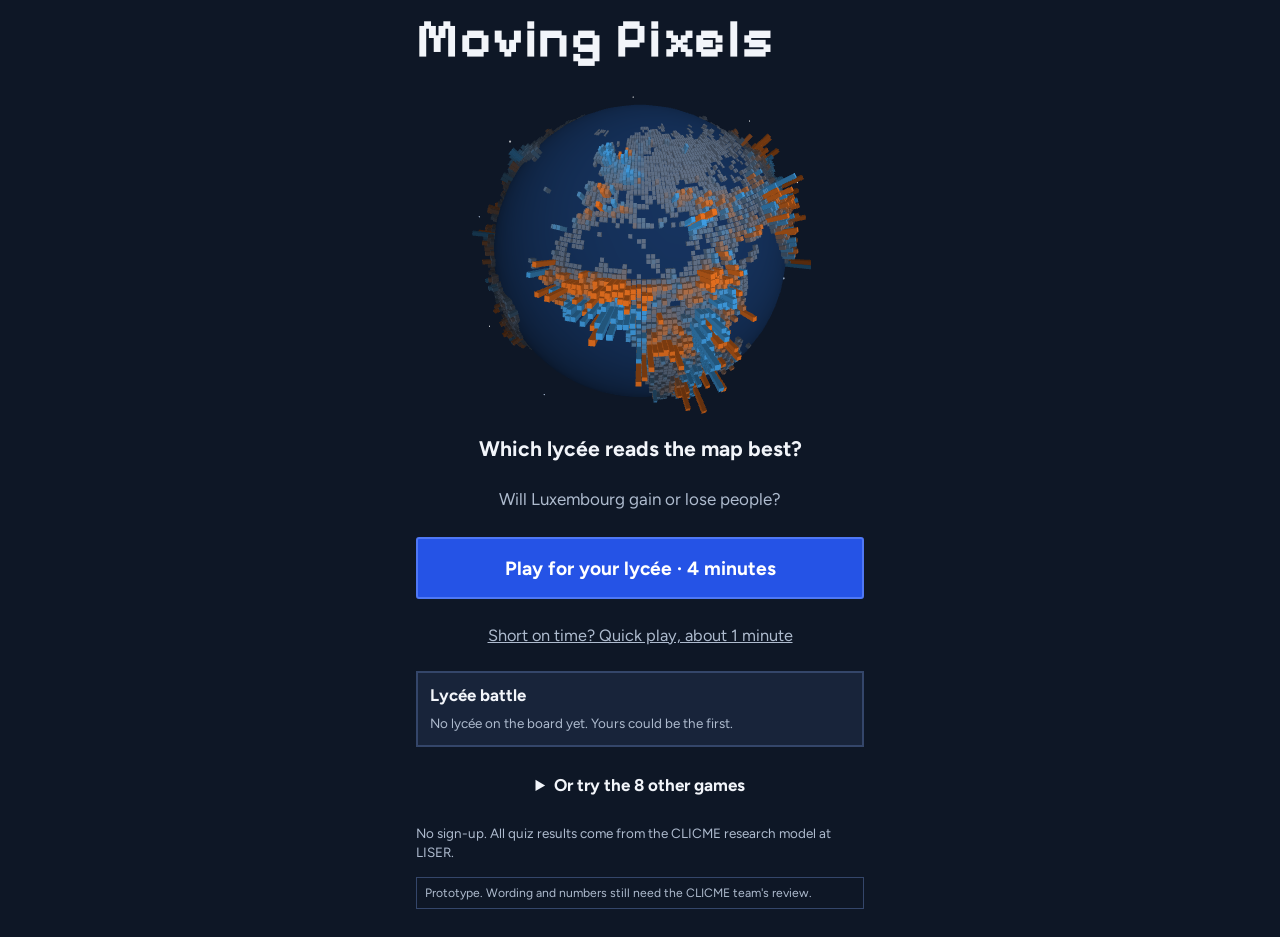
==== commit 4b588769: "Add files via upload" ====
--- a/moving-pixels/index.html
+++ b/moving-pixels/index.html
@@ -32,9 +32,11 @@
 .app { max-width: 480px; margin: 0 auto; padding-left: max(16px, env(safe-area-inset-left, 0px)); padding-right: max(16px, env(safe-area-inset-right, 0px)); padding-block: 12px 28px; display: flex; flex-direction: column; gap: 14px; }
 
 .top { display: flex; align-items: center; justify-content: space-between; gap: 10px; min-height: 36px; }
-.wordmark { font-family: var(--font-display); font-weight: 700; font-size: 1.05rem; letter-spacing: .03em; }
-.pips { display: flex; gap: 5px; flex: 1; justify-content: center; }
-.pips i { width: 12px; height: 12px; background: var(--panel-2); }
+.wordmark { font-family: var(--font-display); font-weight: 700; font-size: 1.05rem; letter-spacing: .03em; white-space: nowrap; flex: none; background: none; border: 0; color: var(--text); padding: 8px 8px 8px 0; min-height: 44px; cursor: pointer; touch-action: manipulation; -webkit-tap-highlight-color: transparent; }
+.wordmark.ask { color: var(--loss); }
+.wordmark:focus-visible { outline: 3px solid var(--text); outline-offset: 2px; }
+.pips { display: flex; gap: 4px; flex: 1 1 0; min-width: 0; justify-content: center; }
+.pips i { width: 12px; height: 12px; flex: 0 1 12px; min-width: 0; background: var(--panel-2); }
 .pips i.done { background: var(--gain); }
 .pips i.now { background: var(--text); }
 .score { font-weight: 700; font-size: 1.2rem; font-variant-numeric: tabular-nums; min-width: 3ch; text-align: right; }
@@ -162,10 +164,23 @@
 .sc tr.net td { font-weight: 700; color: var(--text); }
 .fan { display: block; width: 100%; touch-action: pan-y; }
 .fan text { font-family: var(--font-body); }
+.fan.drawing { touch-action: none; cursor: crosshair; }
 .fan .draw { stroke-dasharray: 1; stroke-dashoffset: 1; animation: fandraw 1.1s ease-out forwards; }
 @keyframes fandraw { to { stroke-dashoffset: 0; } }
 .sc td.pick, .sc th.pick { color: var(--text); font-weight: 700; }
 @media (prefers-reduced-motion: reduce) { .fan .draw { animation: none; stroke-dashoffset: 0; } .whogrid i { animation: none !important; } }
+.hook { font-size: 1.32rem; font-weight: 700; line-height: 1.2; text-align: center; text-wrap: balance; }
+.teaser { min-height: 2.8em; text-align: center; color: var(--muted); transition: opacity .35s; display: flex; align-items: center; justify-content: center; text-wrap: balance; }
+.teaser.out { opacity: 0; }
+.btn.go { animation: gopulse 2.2s ease-in-out infinite; }
+@keyframes gopulse { 0%, 100% { box-shadow: 0 0 0 0 rgba(79, 120, 245, .55); } 50% { box-shadow: 0 0 0 10px rgba(79, 120, 245, 0); } }
+.battle { background: var(--panel); border: 2px solid var(--line); padding: 12px; display: flex; flex-direction: column; gap: 8px; }
+.battle h2 { font-size: 1.05rem; }
+.battle .board li { padding: 6px 4px; }
+.more summary { cursor: pointer; font-weight: 700; padding: 12px 0; min-height: 44px; text-align: center; color: var(--text); }
+.more summary:focus-visible { outline: 3px solid var(--text); outline-offset: 2px; }
+.more > .stack { padding-top: 4px; }
+@media (prefers-reduced-motion: reduce) { .btn.go { animation: none; } .teaser { transition: none; } }
 .fxlayer { position: fixed; inset: 0; width: 100vw; height: 100vh; z-index: 50; pointer-events: none; }
 .hero { display: block; width: 100%; max-width: min(100%, 38vh); margin: 0 auto; aspect-ratio: 1; }
 .space { background:
@@ -192,6 +207,14 @@
 .btn.tab.on { border-color: var(--text); background: var(--panel-2); }
 .tabs { display: grid; grid-template-columns: repeat(3, minmax(0, 1fr)); gap: 6px; }
 .tabs .btn { min-height: 46px; padding: 6px 2px; font-size: .92rem; }
+.ffcard { background: var(--panel-2); border: 2px solid var(--line); padding: 24px 18px; min-height: 190px; display: flex; align-items: center; touch-action: pan-y; user-select: none; -webkit-user-select: none; cursor: grab; }
+.ffcard q { font-size: 1.32rem; font-weight: 700; line-height: 1.28; quotes: "\201C" "\201D"; }
+.ffcard.good { border-color: var(--ok); }
+.ffcard.bad { border-color: var(--bad); }
+.fflist { margin: 0; padding: 0; list-style: none; display: flex; flex-direction: column; gap: 12px; }
+.fflist li { border-left: 4px solid var(--line); padding-left: 10px; }
+.fflist b { display: block; }
+.whogrid.ten { grid-template-columns: repeat(10, minmax(0, 1fr)); max-width: min(100%, 36vh); }
 .twcards { display: grid; grid-template-columns: repeat(3, minmax(0, 1fr)); gap: 8px; }
 .twc { position: relative; overflow: hidden; background: var(--panel); border: 2px solid var(--line); padding: 6px 8px; }
 .twc.block { border-color: var(--bad); }
@@ -211,14 +234,14 @@
 
 <div class="app">
   <header class="top" id="top" hidden>
-    <span class="wordmark">Moving Pixels</span>
+    <button class="wordmark" id="home" type="button" aria-label="Back to the start">Moving Pixels</button>
     <div class="pips" id="pips" aria-hidden="true"></div>
     <span class="score" id="score" aria-live="polite">0</span>
   </header>
   <main id="screen" class="stack"></main>
 </div>
 
-<script type="application/json" id="gamedata">{"pool":[{"iso":"ITA","name":"Italy","opts":["Greece","Croatia","Spain"],"map":{"n":96,"c":82,"r":96,"s":"................................5543566.........................................................................15646656......................................................................33..554555563....................................................................334.34444554645..................................................................333444555556553333656554.............................................33.....6....33333.55543543333466566666............................................54.....66..3333.434555543333566555656............................................555....566664354434455555546565555565.............................................5555...6666555555345555.54556655555556...........................................355556666666565554254445555656553555556......................................6553345555666666655565.544455566555555555555...................................66656555555556666666566555454446555555555555155...................................6655444555555666665555555555545555555553010030055..................................5665544554455555555555555555555555555400000...54..................................65655544444455555555544545555555555540505..........................................4555444444445544444444444555555555105.............................................55544444445544414444444444555555510............................................6355554444444444334334444444444445550003..........................................5455443344333443333444444433344445530000..........................................55544433333333333444444444444344455100000..........................................5443333333333334555444444444444444001100............................................533333334334445655554444444444440010.............................................3443333333444555555555544444444440110............................................43443333333455566665555555444444444100............................................534333333345535566665555555554444444010............................................343333334555...51665555655545544444400.............................................3434444544......555545546555555544441...............................................4.44444........555355555555554444444................................................3444............01555554444534444544.............................................4344..............01444434445544444444............................................43.................124443334555544444455.............................................................1044333445454554444445............................................................14444344444444444444445...........................................................444444444444444444444444...........................................................24444444443444444444444...........................................................034444444434444344444444...........................................................44454434334433333444444..........................................................434344333433332224444444..........................................................3.3333333333322223354433........................................................44..42033332232211134444433........................................................3...1133333223112334545333.............................................................4333334322111355553333.............................................................1334434432113344443412..........................................................443.234455412115544444444..............................................................445555202224433354531..............................................................256552114124432344233.............................................................5556421253332324443212..............................................................14210554222333332421131323333......................................................0111354413234432111233333333.......................................................11355654554343311122333433........................................................4011555545332211112333333...........................................................41015556552221122333333...........................................................3210435652233222233323322.................................3.3.......................2000541323243222333333323...............................325.............................224323332233333323333.......................3...334333............................012334333232222333333333...................33...433333.............................133333333332222333333333..................333333323333.............................334344333332222333333333.................333333323233...........................66..3444433322222233333333333...............23334333333...............................44.34333333332223333333334..............22332333333...................................34343332233333323333333..............3332133233...................................33333333332323..3333333..............3333333333...................................3343533333331...33333333.............333333333....................................4343333333332.......33333............1333333233.....................................5443433333.........4333............133333.434.....................................43.4343343.........444.............3233323334.........................................44433...........34.............313333343..........................................33333............4.............333333333..........................................4333333........................333333323..........................................45333334.......................333333334...........................................434354334.....................333323334...........................................43343433......................333333334...........................................44333333.....................433333..44............................................4433433......................33334................................................44433334......................444.................................................3333344...........................................................................3343............................................................................33343....................................................................3.44.....333333......................................................................4.....234333......................................................................3.....33333.......................................................4..44.............33333433........................................................44.3444.......44343333543.....................................................4..44444334443334333334333343.......................................................444344333333322453333..333.........................................................44443444333323333331..............................................................4344433433332322141................................................................444334432323322312..................................................................4444433222223234....................................................................3434333312432......................................................................4444333333222.......................................................................444333223334..........................................................................43323344...........................................................................3434344..........................................................44...............453443...........................................................44.................4324.......................","lat":41.875,"lon":12.561},"note":"North and south of Italy move in different directions in this scenario: blue dominates the north, with more orange further down the boot.","hzNote":"Floods come first here, ahead of temperature and sea-level rise.","m1":489279.866,"pct":1.559,"m2":1124242.19,"m3":634962.323,"t0":31385839.901,"m3hz":[217441.281,285237.174,178937.201,-46653.332],"m1hz":[498217.766,-70103.77,78321.487,-17155.617]},{"iso":"JPN","name":"Japan","opts":["Philippines","New Zealand","United Kingdom"],"map":{"n":96,"c":86,"r":96,"s":"................................................................32..................................................................................3.3332................................................................................3.33.21..................................................................................33332.................................................................................33333.................................................................................333333................................................................................3333..33.............................................................................33.3333333............................................................................4333333333333.....3...................................................................333333..353333...33..................................................................3333333333334343333...................................................................33333333.3333333333...................................................................33333343...333334344..................................................................33333343343333343443.3...........................................................333333333.3344333333333333............................................................333333333333333433333333..............................................................3343334333333333333.................................................................3333333333333..3333..................................................................33.333333.33433.333...................................................................333..333...33333.33.................................................................3.3333.........33333..................................................................3..33333.........333......................................................................3333...........3.....................................................................333333................................................................................333...................................................................................333.34..................................................................................4.3543................................................................................333.44................................................................................143343...............................................................................3242420..............................................................................33443543..............................................................................333334444.............................................................................4344434433............................................................................3434433333............................................................................133.544333...........................................................................41433444333............................................................................4444433333............................................................................44443443333...........................................................................44443344434...........................................................................3343433443...........................................................................44343343333...........................................................................3433444344...........................................................................4443455444............................................................................3443444443...........................................................................33.34444432......................................................................3....33.434430.3.....................................................................43....43354450........................................................................44..4443334441........................................................................3..4443.4553331..........................................................................544333444444.................................................................54......4443333444443................................................................445.....45444333433433...............................................................545....4444444344533433................................................................55.554454445.44653334.................................................................55.355645.46665534335................................................................355455453555454543345.................................................................555555554565354424444...............................................................55555555443334223223455................................................44.............35555554344243311324544...............................................44.............544654554535453565164554..............................................................455654443444344565145566.........................................................44...44.4444434433355656056555..............................................44.4..5555564.445455555455433556660152..............................................444444444554664454554565544344556666.460.............................................35445556555455554544640665444455561065564.............................................5555544555556555663550066554455515...555.............................................54556545555653566655451666666665.55...56.............................................44554456434331125063655360635555..45.5...................................3..........44345455443003...110056550.0660545..4......................................3.......4.4444403532031343.22.00444543...............................................34.......545554542333..4555234654544455...............................................33.......2455544.4.4..556530..444335...............3...........................................4140444..5445565550.555.344.....................................................4...545.....44.5545434354..54335......................................................4.555555.4....4444454.34....4344......................................................55155544444.34544443444......34....................................................5.54555654556..354435....4.............................................................4355006445544...4444................................................................45..543154555554.44444................................4...............................4...553524454444..444................................................................5....55551455344...444................................................................5......440433344............................................................................444344334.............................................................................444444344..............................................................................23444534..............................................................................4444445.............................................................................3.4443454.............................................................................4..444554...............................................................................4445444...............................................................................444454..................................................................................444...........................................................................................................................................................................4.....................................................................................4...................................................................................3.4..................................................................................33.4..........................................................................","lat":37.875,"lon":137.228},"note":"An island chain, pixel by pixel. Japan gains adults overall in this scenario, about 250,000.","hzNote":"Sea-level rise dominates in this coastal country.","m1":250732.516,"pct":0.52,"m2":607364.76,"m3":356632.244,"t0":48228543.918,"m3hz":[67364.217,47870.422,295719.295,-54321.69],"m1hz":[99235.507,123880.683,24003.957,3612.369]},{"iso":"PRT","name":"Portugal","opts":["Spain","Ireland","Chile"],"map":{"n":96,"c":48,"r":96,"s":"..................4...........................................555555........................................65555555.......................................55555554..............4....2....................55554554..............33153.5.4...............5555555544..445445.4..444244434313..............4555555544.444555455.544443424344...............5455555544444555554554443332113323..............455555555444455555554554351332333...............5555554455444444454555444343144333333............5555555455554455555544433332333334.11...........5555555545555555555544431333423333221...........5551554555554445555443332313343444230...........5564555555555445555444233234.5554433............44545445555555555554443333144454541..............554555565555555555444443144555532...............5444554444555545444444444445555.................45635544455555554444442444.555..................33335554455554424424134344444....................4554444555544455434443342444....................54444445455555545344424.344.....................554444454455556544453033........................55444444445435554443233321......................54544444444435544444333333......................34543444441436645343333.22.....................124434445443345435643033332......................13334444432233131444102332.....................134344433432122243343313332.....................024344444334335632333433333.....................134333444333232333133133332....................2443243463232321233441331332....................4342333332221145443.33313333...................43422323322332223354113313331...................342432333123313314443433333434..................34242233333323333545223233214...................52233313333333333433123333.33..................14142321333333333333333233.......................51323122223333333333232233......................1033232233333333333233323322...................44423113333333333333232333332...................32442323333333333233132323232...................43432333333313333333222222332..................544434333333333333332323222222..................3344334332333233333333322222...................4334424434443333333331232..22...................55454343433433333333323222.22...................54554442443433323333033.2.221...................55444444432443163333322.........................5355454434433233233332........................554542444334433332333223332.....................445444543333442233333332232....................5544454543343443333333333433...................55355554454432333333333333234...................606565555544453333333352333333..................6661666545443433332333343.1333..................6600666655456332333333643336411................666666666444453333333333413333222...............6666666004444633333.34341343332.222.............6160666005434213433.36334444.3232212............06666600544454333323333233323331221.............66666600134444333..133.34222232322.............660666.0114625333..3.34336423232222.............666666..13644333333..4313322332320..............666666.0162433333534425443.322132.................6....0455454434243443.33332.33...................55304555456463433313622233.33....................5534555343133534223321233322.....................55554.26333345313333233322......................55....334..33.563233212422.....................55.....53.33.32223513322222...........................2332433335352232223223..........................033443.635132233.323332.........................433413.335123.22.3..333.........................534445233222232322232021........................534534533335225222223322312.....................563.3633332232222222323202.....................53333343532434125122.33.22......................555363412322131123222322........................453..334333424222322223..........................5334334432.2322222220...........................5333536342313342.21213..........................543333335232022222023...........................353.43.643433222.23.............................4533356334332223222............................3443.3..531343222322.............................343.3.3.4331322223..............................343333..43343323310.............................333.333333433505021............................56...364133355550.52............................66.65650103355.00.51............................616631.55436555555534...........................66.16021555550.5..511..........................5514655565155535615115...........................6560465665525553614............................5666..6555555543315.............................6............0020.......................","lat":39.583,"lon":-7.855},"note":"Portugal gains adults overall in this scenario, with the strongest blue along the Atlantic coast.","hzNote":"Temperature comes first, with floods close behind.","m1":212065.811,"pct":3.143,"m2":478017.757,"m3":265951.946,"t0":6748263.203,"m3hz":[131057.188,101882.689,35723.118,-2711.049],"m1hz":[263890.052,-57903.191,4596.308,1482.641]},{"iso":"EGY","name":"Egypt","opts":["Sudan","Iraq","Pakistan"],"map":{"n":96,"c":96,"r":88,"s":"55..5555......................................2..055...6.........................................4.45355....25.5...........................1061541551005...............................................5.....4..5552.....................0001555105110001..............................................4.....4...4434..4...............006210100000000000..6............555........................44........4........45..............5050000215655600000.061....3.335155555..........................4..............4444444455......651554005555526565553000515453433455555......................................3.3......44.43...66666500055555156555411063465.........5.5................................3...33.............55555666654455551445552131551........3..4.5.55..................................333..............4.5556.6544545554225211552554......33.3546.45............................3.......3......................44442553244512355555...............33...........................3...............................344424544555555555555....33...35....3..........................................................3..3122454565545555654....33.333...................................................................24225555655545...555...3..3......55.................................3.....3.....................4.3455555566655.15155..3.3........5.3.....................................3.................3.......555551655655.1555.3333......53..3................................................................556566545....55544.....34......3........................................3....3...............33.35556545636555.144....4........3.................................................................5.555...3355..44......4........3....................3.......2...............3...........4...3..343555.3...35..4444...........3.3..........................................................64445545555....3.33.44.....44......4.4........................3...................................455552455........5.44.4..4.....44..4.................3333.......................................44554555.........5.444....4...4..44....................2123..333...............................334444443.........34..4444.4....4.44............................3...............................3..44354..3.....444...4444.4....44.4...........................3.33.............................33.44544...3....4.4....444...4.....4..........................3.3................................3.55433............4..44.4...4...............................333...............................3444543.............4..44.....................................3..................................345443.............4..44....3.4.44................................3.................65..........44544..........4...444.44.4.....4.................................................6556..........4443................44..44.........................................................666..........4453.........3...4...4...44.4............................................................3......4154.................41...4..4.43..................................................4.5..........44543................4443..444444..............................................................3.4453................44.4....4443................................................5...............3443.3........3........44....44.....................................................3...........44543.........3.3....4.4.............................................................3..........44443................4.44............................................................3.....33...44534...........3.......4..4...............................................................33...445544....3.....3.4...4..4...........................................3.....................33.....45543.3........44.4.4.442.......................................3.......33...............33......444343.3.......4......44...............................................44...3...........3.......33424..33......4.......44................................................3.......................33453333..............54..............................................2.........................3444...................3.............................................4...........................34444.........4.......3..........................................................................44543...3....3.......4............................................23......................3.....44434..3..............4.............................................................3......3....343442..3...3.......................................................................333.3..3......43443....33..........3.............................................................3.....3.......4344234443..........4...................................................................3.........344233333.........33............................................................3.....3....3.....3334.433..........4................................................33..........3......3...........2..44............4.................................................34........3....3.33........3.4.553........................................................3.....34433.....3....3...........34.341..............3.................................................34333....3...33.............341...............33.................................................333.........33...33........232................3.................3.........................3..............33.43..3..........1243..33...........34...............................3....................33..33..33.......3......33242233...........3...................................3...............33.......33...............3242......3.....4.44................3...............................3.33........3...3.........3.22222.33334...4.4443..................3..........................3..............3..33...........2.22..........4.4..4..................3............3....3.......................2..................3...........4...44...............3..................3......33.....3..........1..............3..222..........44...3..............3..................3.............3...........1.............3...523.23........44....................3.........................................3.....33....3...3.22122..........4...2..............3.33..........3.....................33.....3..........3333..3.2222.........3.4...43.............3......................33.3.....33..3..3.3....3.........3.3...22............45.....2.........................3.3....3..............3....3...............3.....21.....2.......................................33.33....................3.........3............223..3............4..442.........................3..................................................3.............................3................3...............3........................33......3.33.2......4.................33..............3................3.........3.....3..................3...........................3....................................3...................3..........333..............3..........3....3............3.........................3.........................333........1..................................................................................................3.............................................................3..............................1.........................3...............................................3.....................442333..................................................33.............2.3...3...................3......................................................3.........3...2..........3......................................................................3..........3..2...................33...............................................3.3........3..............332....3.............................................................333...............3..........................2...3.....................33.........................3.......................3...3....33.....2.2..2..........................................................................3.....3..........2...................................................3...3......................33....3..............2...........................................................................3.3.3...........................................................................................3..................4...44.444......44554.4","lat":26.812,"lon":30.915},"note":"Pixels appear only where people live. That thin line is the Nile, and almost everyone in Egypt lives along it.","hzNote":"Sea-level rise accounts for most of it. The low-lying Nile Delta is exposed.","m1":-389952.104,"pct":-0.214,"m2":4790554.6,"m3":5180506.704,"t0":182384756.5,"m3hz":[1010978.659,164127.725,4001393.239,4007.081],"m1hz":[6838.071,133301.921,-479774.626,-50317.47]},{"iso":"BGD","name":"Bangladesh","opts":["Myanmar","Nepal","Sri Lanka"],"map":{"n":96,"c":68,"r":96,"s":".....3..................................................................34...................................................................334..................................................................3333...45..........................................................33333...35.........................................................4443332.3.33........................................................344433223224......................................................33334333212203.......53.............................................3333333255322243.....450...........................................333355333332333434...4232...........................................33333333333333215324233110.........................................334433333334433322225322111.........................................33334433353333332222322211...........................................3333333333355322453222411..............................................3333332333322453222211...............................................3333534553321532212110..............................................4335535554234533113211...............................................334435354534544421111................................................35454355434353422111.....................................................35531246121111.....................................................345542156221111......................................................35541211111111.......................................................333331221111111134...........................................3.33.3.32226111311112111232.............21.........................3333332222223326101111211132222221233333112233235442231123..........32333232223322421511112132111222222223133522134331212111313.........3332233222325332112111223222131112212123222222234322443121223....3..233321222341441221.132222222342223221122213122355423653111223...321232322332123222532111112212222313332322312433233345456533323334..22323332221223220353114212222223224333332232213333223555434325.....323233322222112223332226235222212235533333323223352234555325335.....32323332431222232263432422322.112221232333333113325343253232346.....32422232222221122221312432122222213413233322623224333252436.35......33343323322123222221212322132213212322222332122153355442235555......3333132222244422221221243111122321121222222252233555543454555.........33333343442331323222146211012322222333452211133234444554555...........322254441442112104235110111232332334522111325354444554435..............3334312232222223233121122322221234321222233533556564...................433233222122123222311333353212312122344223365545....................343232223322223323211223345130313111254654444444...................3333.22222222242222211323342366325510352034333......................321344433221223523332244433435343233565533.4.........................455502245342222333233246662335533466555.............................45555433334332223334445666526533233552.............................255555555434323323345435666135443154554............................2344134445543323323455445066540556655545...........................34422254455544222233344454566464556635562...........................3233220333553222333333444346666535665663...........3.3..............332255233332642233333233545506665656662..............................313342231432322333542235455065554556655...........3..................33422233333542333254323454555435543666...........3....4..............35022233335542223332212533345535556666..........3...................33324343333333222142332333344235565665.........335..3...............3324232333333322211335343.3326456655650.......3404.43...............4222233333333332122433333343.5225556655......34333343...............3.3430443333354212354333334336506664665.2....3441.2.20.................333255334355212233313343335635264553.2....333231.24................3333333333333332233333333344336336052.33....34424.23................4333333333153333223453313.44243335651553...24222.3123...............33333333343333423355533122..4633355136505.35.3333234................32333333345334432355533412..155336515224423353331.23..................3333331025333053255533222..4433663422.3333342.3....1...............43103311005333343455553034..43313323363533233543331.6...............54001300023343333533565215...4413353...323322.422.1.................324003321134553333353653.53..45233.....43.242..3331..................53001323135313434343333.235..53322.....5365644131.52................432131232342335535233333133....663...3..6503363.23..................431132012151433353345333.25.........133.56353104561.................5421013...10053333133333.3331........36..61111642.2.................445011...2010353334554442131...11........006341655.2................135521.....30453534443443443...62........6.53466536.................110213.....3215343444323.444.3.662........6614655236.................2............4.5444445.4343.5.61..........602325234.................4............4555352455243..3.3...........6216252334..................3..........5.4443...3331................6531213.354...............3............555454.3.443.................612133..3.5..............................4.4544......................6.233...46..............................4544...4...................50.5333.3.5...............................54........................602221..344.........................................................0562232.3...........................................................2200..3..4..........................................................33.0.33...3.........................................................33003.3...3..........................................................600323..43..........................................................00022................................................................5033.................................................................233.................................................................32..................................................................22...................................................................13...................................................................1...................................................................2...................................................................4....................................................................1...................................................................3...................................................................6....","lat":23.687,"lon":90.311},"note":"1.66 million adults move out of their home area and 1.64 million move in, so the country's net change is close to zero. A small total can hide a lot of moves.","hzNote":"You might expect the sea here. In this scenario temperature comes first.","m1":-16547.862,"pct":-0.013,"m2":1640979.512,"m3":1657527.374,"t0":122943450.25,"m3hz":[787446.098,416322.414,424592.309,29166.553],"m1hz":[18840.423,126276.381,-20475.731,-141188.935]},{"iso":"MEX","name":"Mexico","opts":["Guatemala","Colombia","Chile"],"map":{"n":96,"c":96,"r":63,"s":"66646553........................................................................................65452552.........................................................................................132.3.......4...................................................................................64..........333.............33..2................................................................533......3...333.5...4....433..333..............................................................54.3.2.....233333333.33.3444...3.................................................................0.33......1203333333333234.3....333.............................................................0..63.......233253333..33443.43...33...............................................................33........333233323233332.2...333.............................................................3.33........333332.02..3322313..333................................................................333......33.23.2223.5.1...3..3.321......3........................................................03.......3.12122.334211223.3333.2....3333355...................................................0.1.3....33341.2.234353121223333432..3.343.45.....................................................3.5....31333223.3.432111202.33433333....3446....................................................6.......33332233444331112101....333.3..3.355....................................................42........32.2234454331133.11.3333.3..3..344....................................................05.2......53.2223454452232.113.33133..3343.544................................................5...11........112233545533.33.11333333.33.32..424.....................................................5.4.....111223445443221.212333.3..3345.4435.................................................4....33......1111334544321102133232.332253.1413........................................................1......1122344444321122322.....2343311423...............................................................21524444323312..13.....23331121133......................................................3........33333443333323..33123.3.31215432321............................................................463113334332.23332200312..2106544235552...................................................3......433323444..3232..610222331145544134541.................................................4533.......2221345421334345040.02314455222344.2.................................................543.........1113354345554.54.333.3342453333442..................................................4............26224333455333333332223245433454.....................................................4...........4312332445332133333333124333434........................................................5.........222333424542223333333113331344.......................................................431.........42334123131213333.31212313444........................................................635.........223232.221122333.21102233344.........................................................542........6422.45322211232333213233444.........................................................55..........332112333222232323332321344......................................................................12212322311113322332322344.......................................................................1321332223401212323333334.......................................................................2332333532002221221335345.......................................................................13222211255113113223334344.......................................................................16542121351114322223544443...........................11.........................................55532121551212112204413443.......................0101133010.....................................42211535165501102423332442......................16333154401.....................................01340200165411002511234334......................13513255306....................................1111100415655111111211232442.....................155333130......................................21541665255552112121010133243...................11235213.0.......................................16666666441355240001621242543.................101131423..........................................5666666154443350000401125543.................1012..251..........................................33655542553444400000000234335................00.2.2113............................................021452455444560055500125422..............101....1351..............................................1543444444465644124214321113.......61...0011.3.410...............................................3434433344545421234111211223..226521121122..213...................................................434333344443332244443322224346663411201...212......................................................443333544443454333222222235456425420.............................................................4333435545434433332212223435434455................................................................4423334453434543321233334445433...................................................................353444433335433332.32355443433....................................................................32334333433333333344545423333......................................................................333343443334223344335333332........................................................................24443333....24433334433...........................................................................4334.......134333...........................................................................................2345.............................................................................................234..............................................................................................55...............................................................................................3.................","lat":23.625,"lon":-101.918},"note":"The gaps in the north are deserts with few inhabitants. Pixels only exist where people live.","hzNote":"Floods come first by a wide margin.","m1":-860359.105,"pct":-1.199,"m2":-233386.686,"m3":626972.42,"t0":71757296.151,"m3hz":[29320.66,450194.529,177763.595,-30306.364],"m1hz":[-190483.435,-646554.523,-24030.444,709.296]},{"iso":"NGA","name":"Nigeria","opts":["Ghana","Cameroon","Côte d'Ivoire"],"map":{"n":96,"c":96,"r":78,"s":".................2...12122....................................................................................1111121222211111.......................................................13......................112112212321111212...................................................0223333..................122112222122112222112.................................................332333333.................2221122221111222211123.......1220................3322223333333......33233332333.................1211221221222223121233.....44214124............23332221233323344....23333333333.................32112111141222221121234.0125121212433.........2222222222223322223231333333333203................21141122232221222212224120351111510241.......2221221222122322222332333333231223................3121231111122221323313133423312014224421111111211112122112222322232223313223233333.............11232124111222221123212213442114245431122222212211112222222234322332222333233313323............111111222112111233212231312334445565220312221121213212222222233322222342334343323333...........3121111111212222322231322131234335555423114321322211012233233222322222443233433122333............311112222222212223323312212311211445341113223422111211222323233333222343333343444233032........12321111122111231331334202213434444452131243311111321222233332333332224433333334432342343.......22311211431121112221122222231114444331111311112222212122232333333333324334333333434233232.......12220322232211222222222332233133444223000212111321231132333333323333334433333233231243344.......12221122222222222232332233233324443210000202133321211222323332333323333223330033233333333.......1222111111111122213323333331444444200202001103221121122322331323233133332333113333333223.......221121132122233322322222333443445411112101221112222212122232332233333333333333333333332333......322211122222133323333233344444454543333112222201113212212133333323233332333333333312323333......2222222232223333333433333443554445444421002320121331122211233333233333333333333333333321.........22.32111222332233334333333445434442224340433222221222212233332222332333333333333333423...........2332222123333222233433232434434414423443343333311333212333332323333333331233333324..............333333322223322333343214443343443444344513333331333222132233332223333333323.33334...............333333232333323333332444445343443234424543333212333223214333334233333232223333444...............33323233222222332332443434542444244544456444343233233323333433233333323222323344.................333332223333222343233243455341224333555544433223333321333432333324332333223244.................3323232233333333343222333444211542554241535432333333321333423424323333333333344................44433332333333343332223333342354444245534434333343132213323456323323322233333444................544.3121333333333333333332334455445534553323333433231323223445432222133333343456................33533.3333333333333233333333443455555242543144321422332322344323333224333333245.................333332333333333333323333233334554555554551044443321134212234453344433333333334................34333331332333343333332233333344545554554352005433332443..3332455543333333323333................43332334333333443334332333334333445545555541022433233432113322544444333333333333...............432112232233334333324323334433444334454555621122144333233223223333333332333233333..............343324332333333333334333333333344445555554533212124332242322333333332233222333232...............4433134422323333333433233333333334555555534444212112211123223333333333333323333.................4343244532221333333333333333320135255345534553222224420122322333333333323234333...............533444335422312333333333343333322223555444444454433312311123221333333333333323333...............344223245532232353334333333333332220166544444343333111111233222423334334333233223..............2143234545553322333444333333333332223445555545543222110111222211332334333332233233..............115154444555444433423443334333333223445444444545432211111122223333333233432333343...............43325445556534444322223344433233322334444443445444111112121233333333333344433443................355443455.55543234433343233242333333444454444456542223211223333333343333334434..................52555455555555444445333443234333333444444444455554444443222333333333333333443...................56555555555555245345443343354434333333444443444544444334333323333333333333333...................45555555555535544444444453544.44344322234444444444444233333333333333333333333...................55455555555444556666556544455444344234333434443333232333333333333333333333333...................4545555545445555666666665555554433324434433433333332333334333333333333333333....................4455555555555545666666666655444323445444444333333334433333333333333333333..3....................45444555555555555666666666654344344445454444334333344344433333333333333333......................455554455455555566666666666534433444444444444444343334444333333333333333333.....................45545455555555656666666666656544344444544444444444443444443333334333333343......................4455555555555565666656666655555434454455444444444444434434433333334433333.......................44555555555565556566666665555554334455445444444444443344433333333344333333......................4455555555555555556666665555554433435665544444444444433443333333334444334.......................44555555445555555555555655555553344466655444444454344443333.33...3444344........................5555555544455555555544555555555444456666554444444434443433........544445........................445566660506555555554455555555543466666555455444434445443..........3444.........................500066600006555510555555555555554665665445555444444555443..........544..........................000000000.000000005445534555555555555654545454444454565............15.........................................0010045543454556655554565444554444555555..........................................................2004555555555555466655544554444544553............................................................00055555555555556666654454534444445..............................................................105505554555556666665555434445444................................................................2055055455555665566556534455.44.................................................................00300155555555665665555345...55..................................................................50400055555666566555554555..55..................................................................511304555556665665665545555555...................................................................511555555556666666665444555.....................................................................6015555555666666566665255555....................................................................5055555556666666566666054555.....................................................................54355555666666566656650054......................................................................51035555660000666665661245.......................................................................103555241000006666566205........................................................................40040001130000660250600..........................................................................2111011100156600..................................................................................3113.35...............................................................","lat":9.083,"lon":8.665},"note":"The map splits in two: mostly orange in the north, mostly blue in the south. About 19 million adults leave their home area here, and about 20 million arrive.","hzNote":"Sea-level rise comes first, far ahead of the other hazards.","m1":1063754.447,"pct":0.103,"m2":20265130.47,"m3":19201376.024,"t0":1028434307.71,"m3hz":[2059380.45,3963100.646,11388788.781,1790106.147],"m1hz":[1607427.224,743426.444,-1432321.154,145221.932]},{"iso":"SEN","name":"Senegal","opts":["Mali","The Gambia","Guinea"],"map":{"n":96,"c":96,"r":72,"s":".......................................1.............................................................................................4422244444441.............................................................................2440424444214444442.................................................................544541544144122222120222414422544...............................................................5.15554444422222333333344444361225.............................................................6564555554522222233333333433222222224..........................................................545661555543432222333333.33332222221222.........................................................655510144443333323333333333332222222111........................................................05552004444433333333333333333322222222111..2....................................................05100214444433333333333333333332232222313142222.................................................00015544444443333333333.3.3333333343333321512222................................................0045544444443333333333333333333333322244432101221...............................................005544544444333333333333333.334344444443...3.2021...............................................0544444444443333333333333333334444444..4.422.11011.............................................1444434555444433344343333334332344455..323...223112.............................................444444444454444544544443333333234446.444443322321131...........................................542154414554546425524444433333334.3445444.43...333111...........................................54431654534455555552555454333443444455.443.333333410155........................................35144555444144555433255555543544333444444.333.333.421152.......................................455443332442243551112311112445544444444333..333333242111151.....................................5654432424312514511111122211555.444444..3.3..333.33.44511.11...................................565443443232142554122131212225534344444.333333333332344.50413..................................665444553243211455512124444414423333.44434.3323333.3.334431.104.................................654245551143211234512122554455433433443444333333333333334444111................................516465555424211455524214543333333333.44444343433333333333334.4141..............................6656666655542212242544244323332333343334433.33333333233333333.41152.............................66666665145122421255455553333325333333333.33333333.3.333333.3...45111.........................66666666552015122401315553433333223333233333333333333333333333333.3.13111.......................6666661135550000001011055333333322333332233333...33333.33333333.3.3.53231......................6566661215215001060110556455343332233323322333333...333..33333...332..33313..................6006666655555530000020111506555222324333333332233333.3333333333333333333.3.12121...............60666666666655543321501131665505124422333223333233333.33333..33..333.333333332223..............6.66666666665541112111616656666621333333333332233343333333333333333333333332.31211.3.................6655515554121601056544633633222333222363233333333333333...3333..3..2...3....313..................665655526625261055054324633322332322233332333333333.333333.333333.2333.3.3.12...................56656556012111521424434533335333333333323233333333.333.3333.3.3.33..332.3232....................166655450110014544414412333333333333333322332333333333333333333333333.3333.20.....................0645510022424444345222233.33233.344422433333333333.33.2333.33.33.3333.31231......................65550010044323144423222232223332433222323333333333333333.33333332333321232......................465500000211243144323123353234424333.5333.333333.3333333333333.332.33223.3333....................21000001111112243212342123333333213343233333333333333333333333331222323.23.3....................003511000441014621111221132433333333333332.3323333233.3333.33.3.223.32..3233.....................004.1111521131141310222124323333233233333233233.2332332332335332.22.32..3.1......................0.0.1644221142415111331111433321221333.2332223.232.33.322333.3313......1........................242.0532211121022111111212333112131332333223.3.3322223333.3322312...23233.......................11..00422511112021112122233321212323523231.332.26221223.3.332..33....3.333......................0.1.0444111151101212125122222122212223343224122112232323333323233....3.333........................3654442111112112102.22.....43121222333.2223.20022334333.3.333...33.3..33........................0.1445442562142022..........22225523121222223222221322333.23332332.33333..........................5445.54525324111..........332.32322223222232221233222323232.33333313...........................05445.43022441112...............21224322222222112323323332223..33322323..............................................444.........2362......2221123333322223.3..333.....3.............................................44402.......122......2325222232332232...322.32.3.231............................................4433144...............401321222.2.333....4123....3.3..1................................64444444433333345445.........51312233112233223....33..2..223221.3..............................0644544434334434342144.....444433..2..3.32223.......232..21..1.2.11.............................144444444433433.34342424511333233442......23........31...11165.2241...............25555555255554444444444334333.3.3.333323204244115......................5151..2.51...............555555555555544444444344344.3333333333322222341142............3........202122.26.1..............24355515555554.44444433333413333333333545322422533..333.......22........22222.21.251............401553455555444244443433343.44333333323325232432.......2..........2.1....222.2222..3............3.015555555555444444444433431333333433235165242222.................2411242.2.22..251............00042555555554444444444444420323212111344215.52222.................31....2...1.2...5...........0000255515555444444544444543322265322243234222422223...3.....2.....11121....26211.2.1...........12..05515.5554444.444..43442223253225223112552442.3......321.51....11111...2..225...1...........0605.6250055544454435514433212221423233222422.222.2......152121111.111111312...22..2.............0.5.10...115.54..5.444....................................1101111111111511.1...22..............5005002455555545555555....................................111411111111151.1115..1222............5106115555555.44445........................................1..11.1111111111111..52225...........5014556.........44.............................................1431111111111542222443............1.56...............................................................411..............................................................................................1...............","lat":14.5,"lon":-14.439},"note":"The empty strip across the middle is The Gambia, a separate country almost surrounded by Senegal.","hzNote":"Temperature comes first, with sea-level rise close behind.","m1":252522.576,"pct":0.441,"m2":3222723.7,"m3":2970201.125,"t0":57312029.096,"m3hz":[1458888.174,449291.367,1107386.914,-45365.331],"m1hz":[-40352.755,117528.404,118272.985,57073.942]},{"iso":"GBR","name":"United Kingdom","opts":["Ireland","Iceland","New Zealand"],"map":{"n":96,"c":50,"r":96,"s":"....................................3................................................33..............................................3331..............................................33...............................................3133..............................................203.................................................33................................................3..................................................................................................................................................................................................................................................................................................3................................................333...............................................34.3..............................................333...............................................3.3...............................................................................................3333.................................3.....43333333333................................33.....3.....4.333..............................6333....64..3.3..33..............................3334.....33..3...3................................3.33.....33..43333................................33.....3.46.3433..................................33....33333..3333................................43.....333.3.3333..33.33..3......................33...34.643333333333333333333.....................33.3343.6533.3333333333333333.....................3...3433444..34333.3333333333.....................33...656333..333333333333333......................43.....543333334.333.3333333...........................333.3...3..333.3333333.......................4.......333.33333...3..3333...............................55333....3353.33333............................645443333.33333333333............................3.4544333..3333333333............................3...53433.333333333333...............................4433433.33333333333..................................3443343333333333...................................3343333333333....................................3333333333333.333..............................33.333333333333333333............................333..3.3333333333333334...........................333.333.3333333333333455...........................3..333..3333333333334555.............................3.3..333.333333334555.............................3...33333333333346555........................5555.....33333333333455555......................355555....333.333333345555566...................55555555....3333333333455555565...................555555555..33333333335555655666..................55555555563..3.3333..566555666666................555555545555...3......5666565556556..............55555555455544........566666655655666.............55555555555554.........566666655555555............55555.5555554..........5666666655555555............5555.455555............556643635455555.............55...5556.............5.566465544555554...................................56655544444545...................................5565555544444555..................................5566555544443254..................................55566665444023304.................................55555655544003530..........................4........545555544444540.........................344.4444454555565544445510.........................4445444455556555544420531..........................444444445455555554440000.........................444444444455555544444000.4334....................44.4444455455555444454454.444442.....................444444444555554455444444444404....................344445555555444455443444544334....................444445555565454444443444444434....................444445555555445444444444444443...................444444454555444444444444444444...................544.444555555444454444444444443................4444444444544544444444444444444443...............4444444444455543434444444444444433.................44444444444343434444444444444433.................4444.444444444343344444444644434...................44..444444343333344444566666430..........................4444444433344555666661.............................44.5443333445554666550334.......................4...34444334445554566454531.....................35444433344334445554554544554....................4444444433443344455454453400......................4443444444344444555444454402......................44444444434344544330445515.......................444444344444433.45...............................44444444....3.4...5..............................444444544........................................444444444........................................4444....44.......................................4444..............................................4.44..................................","lat":55.395,"lon":-3.189},"note":"The country gains adults overall in this scenario. Most of the deep blue is in England, while much of Scotland barely changes.","hzNote":"Temperature comes first, ahead of floods and sea-level rise.","m1":2395115.742,"pct":4.509,"m2":3341091.532,"m3":945975.79,"t0":53119251.541,"m3hz":[446840.909,313422.561,274351.586,-88639.265],"m1hz":[1290281.913,1009909.6,144216.012,-49291.783]},{"iso":"FRA","name":"France","opts":["Spain","Germany","Poland"],"map":{"n":96,"c":96,"r":93,"s":".............................................665501.........................................................................................5555555........................................................................................555555555.5.....................................................................................655656556554....................................................................................666555555545....................................................................................55555555555555..................................................................................555555555555555.................................................................................544555555555555555..............................................................................135455555555555655...44........................................................................5555554555555555345...44......................................................................5555554544444444445644344....................................................................55555555544444444444544455345.................................................................56565555554445444444444444445444.................................................555555........6655555554554444444444444444344543.................................................55550........55555555555444444444434444434434454544.............................................55551........455555555554444344344443433333444444444444.........................................55510155555.45555555555534444444334333333444344444444444.........................................551045555405555555544454544344434333333334334444444444444.......................................5555555455544455554444666666444543333333333344444443444444444....................................5555555555445555544466666666666533333333333444444444444455445666................................5555555444544555454466665016666653333333333444444444444456666666..................35555.........5555555554444445444356656326666663333333343444434444444455666666...............555555555.....55.555555444444444443333666565666665333333334444443443444444465566............66665555555555555540155555445445444444333356666665666533333333433444444444444456665...........6.66666656665555555555555555444454444443333335666666666533333333333344444444444466665.............66655656565555555555555555545554444443333333656666665433333333333444444444444566666..............555555565555555555555555545544454443343333355366664333333333343433344444444446656...............555555555555555555555555545445444444433333333346663333333333333333345444444556656..............5555555555555555555545545445444444443333333333333333333333333434333344444544566556...............566656555555555555555555444544434444333333333333333333333343333333434444454566555................55555555555555555555555444444444453333333333333333333333344333333334544455566555................53..555555555555555555444455444444433333333333333343333334444334444444445556555........................555555555555555554444444443333333333333333333333443444434444444444545555.........................545555555555444444444443333333333334333333333333433444333444444444456665.............................40055544444444444443333333333343333333334443444443334444445554.56..........................5....300465444444444443333333333333333433333334344444333334444555555.................................13540444444444444334333333333334333333333353443443334444555555....................................55554444444444434444433333333333333334335443443333444555555....................................1.455444444444444343334333333333333334333434443333444455555......................................155555444444444444343433433333333333333345333333344555555.......................................555554444444444444433333333333333333333333333333344555555.....................................5..5544444444444444343333334333333333333333333333334555565..........................................55444444444444344433343434343334433333333433333445554...........................................35545444444444444434344343333333433333333333344454555............................................42044444444444444444444444433333333333333334445454555566...........................................044444444444444444444443333333333333354344455656545666........................................0444444444444444444444444333333333343445544445555534566............................................13444444444444444444443334333334444444445455555545566.........................................00002444444444444444444433433333344444444454455544565666.........................................0011444444444444444443444444333334444444444555544565552.........................................30444444444344444444444434443333344444432445554455566...........................................433444444434444444444444343433333543445434444545555666...........................................344444443444444444444433344433444543544444444534455665.........................................50034444344444444444433433433334345445544454555454656643........................................5420343343444444434333333334433343344554444445545566655.........................................5552244444444444433333333334433343334354444454456556555.........................................44444444444444444333333334333443333445544444534566663...........................................44440344444444443333333334333343333445443344555556666...........................................43640444444444333333333333333353333544443455544556565...........................................4334344333333333333333333333454554455444344454556665653.........................................4353334333333333333333333334444554554443334445655665523.........................................243533333333333333333333333355455544334434444566455455..........................................433333333333333333333333333333445543333334445544333554..........................................433333333333333333333333333333445543333333345543334444..........................................433333333333333333333333333333443433333333334433434454..........................................33333333333333333333333333333335433333333345454332343363443....................................433333333333333333323333333333335433333333335554211223213641....................................333333333333333333233333333333333333333333334433211112123333....................................33333333333333333222223333333333333333333333333331535132333.....................................23333333333333333222223333333333333333333333333331301213333....................................1333333333333333322012232333333333333000044333333322131232......................................333333333333333322111223333333333330400000333344333131332......................................3233333333333333322111222333333333313.0000014344443333333......................................334533333333333332221212222332332210......000544454433334........................................3.32223233323333222222111223122000............4555544544.........................................21222222222222222222222222222203...............554144...........................................3222121123232233222222222222110.................5.0....................55............................65661323333333222222221120........................................55.............................3334663235332333333321100........................................55................................363666...3222333311100......................................4555..........................................664344321110....................................554550............................................55463611121...................................455453..............................................356342.23...................................555455..........................................................................................555443.........................................................................................4343332..........................................................................................333421..........................................................................................213322...........................................................................................13321..........................................................................................111111...........................................................................................1131............................................................................................2112.............................................................................................12..................................................................................................","lat":46.229,"lon":2.228},"note":"France gains about 1.1 million adults overall in this scenario, but its southern edge turns orange.","hzNote":"Floods come first by a wide margin.","m1":1133520.409,"pct":1.695,"m2":2616185.103,"m3":1482664.694,"t0":66887270.742,"m3hz":[289252.305,1176462.961,122194.065,-105244.636],"m1hz":[1089460.805,-38046.23,126766.944,-44661.11]},{"iso":"ESP","name":"Spain","opts":["France","Portugal","Italy"],"map":{"n":96,"c":96,"r":73,"s":"........554444..........................................................................................455455..........5.............................................................................44454554455555555554554.........552.............................................................4454545545555555554444444433455555545.565...................................................54543454444444545445554444344444445555555656555656655.........................................45455554545444454444444444434344524443344555555556565554........................................55554544544444355444555424354333423.222333345555555555444.......................................555545545544444343444445433433334332224333322224555442212243....................................5555435454544443543333344332332433331123333121011112121111.1.....................................4554554444444345433544432433332332311233332011101111111111234445.....5565.......................454555444444445333444244432332322233333333210121111001001111244444445566556.....................3.4554544443355324445444324323223323333333300000110000011111111304454566556......................454544444444443334444423222322222333233232000010011000111111123222445555555655666.5555...........45554444443434444554443232323333323333233000000000000111.11122112244555555555655554555..........3444554432544455543333123323333333333334.1.000000001111111121111223454555555555554441..........454444344434233444343332222221233333333323101121001001111111211111223224555555555552542..........54...544434344443333322332133343323332333313322100111111121111111122253355555544562522..........4...55444343...43344232221212233333333333332222212221211111111111111111255545555666555...............4....4.....233322321233322333333233331222222222211111111111111111124541155566665...........................3242232332132423443333333332222221221114411111111011111254425255655...............................1342323222213222223333333232222222211111311111111111135543211665................................33232411222122223333333332322233222111111411111000011255322411.................................22232233222222332323333333333222222211111112111100101112533460................................33232343232332233323233332333323233122111111111111000011112341..................................2342232233232122223236532323232333222111111111111000011441....................................334243222433222212222265403324333222122111111111111100000........................................3332332322332211232546104443333323221221111111111110001.........................................123333332323222232256602533333323322121111111111111000..........................................2343423433223333233060025333434233221211111112000000100.........................................333344433334333234010656043333322333221111111100101105..........................................33324433322344422200166665434333333.21111111120000000...........................................3344333343243433360400055553333343.32211111211000012...........................................32322333143344333115565515113333333333211111112000111...........................................223332334232343333444446652543344333332110111001001..............................................23333333333343444442434545333333443331200110010011.........................6666................32333333333333444324346433333333333221222002000011.....................6....6666................3333333233333443434324433333333333422132100000001...................6666.......6................2333333333333344423333333333333433331122101110101..................6666666..................33333223333.32333333223422333333433333342331111111112.................66566666...................232322333333333332333243433433333333333322111111116...................5.66666...................433222332323333333233223333333333333233332111111141.....................6666.....................33322322333333333312333333333334343333333231221420.......................6.......................32222323333223332433333333333333333333223112434514..............................................32222222233333323333333333333333333333332122244540.........555...................................2222322233223323333333333333333342334223221545555.........556..................................2322222222222233333333233333333333333332233344455555.......54..................................32222222122222233334334433333333333443332222245555555........15.................................2222222222322222333333333333333342.222333232454555555........5.................................32222222222222333233332332233333333222333354445555555...........................................32223222223222233223333.3..34333223333332342545555...............................................32222222222223333233333..33322333.331333332225555................................................13222222222233332322333333223333333323332245555..................................................3432223242.3.333122232333333333333223332235550................................................33433333323333333323222323322323333333332212355.................................................4.333433333333333323132222333333334344334211255................................................33333343433333333332222223233233333254442124545.................................................443333333233323333332223223222333343445333233455...............................................3443433333333333333333332333222343434455323433...................................................4334333333433333333333333233234443343434345.....................................................44442434333333323333333333353333453434344.......................................................14434443312333333333333233334333344434444...........................................................43310013333444343343333344.434444444..............................................................4100023334444344443443444334543444...............................................................21233334444444444434343344544444................................................................5443344344444444444444444444.144................................................................444443344444444...........4......................................................................0244344434444...................................................................................2434444445......................................................................................44445444.........................................................................................4443444...........................................................................................4424.............................................................................................54................................................................................................50...................................................................","lat":39.833,"lon":-2.501},"note":"Spain's moves almost cancel out: about 580,000 adults leave their home area and about 560,000 arrive.","hzNote":"Floods come first, well ahead of temperature.","m1":-18804.913,"pct":-0.056,"m2":562513.163,"m3":581318.076,"t0":33404789.483,"m3hz":[144477.921,428239.054,72171.867,-63570.766],"m1hz":[506324.267,-596500.614,96911.997,-25540.562]},{"iso":"DEU","name":"Germany","opts":["Poland","France","Austria"],"map":{"n":96,"c":71,"r":96,"s":"...................5.....................................................................01..00....................................................................00155.666............................................................00.005556566...........................................................50.00556666560........................44...................................0155665663.......................34444...............................3.02655555555.....003.........4....31334.................................00403655545......45.........3100.0344................................0000000566655555.45..........021103333354..............................00000005556556655235.........233233441.4.................................030500655555555543.......2333434544....................................00054056565555555....342333434334400321................................001355555556555.....234343453354344343324..............................000006365655455534333443343334344343343120...........................10.00101055556555434443333343333333434333201....................0.....0200000005555555543443444443334433343333313...................5.0000...010010000455665555534444333444343344443333414............3..00000000.1.0131300000666655555434343433434333333333333333..............000551003000301505510666665554443333444333333333333333333..............000355100000025555551066665543433333343433433333333333333..............100025540000054555555555655543333333433333333333333333333...............000455530001545555555555555554333333344333333333333333333..............000005551030545555455655555555433343343333343333333333333..............00225555100666455555555545555543333333433333335333333333...............00555555553566455545554445455544443333333335333333333333...............14555555555546555455555555555555543333333333333333333333..............55555555555545455555554445555544544433333433333333333333...............55555555555455554445545444554434434343333333333333333333...............6555555555455554444444544545443434333334333343333333334333.............5555555555555555444444445555544333434434333333333663333333..........55555555555554555544544444444444544344343333333333666633333333.........65545545555554555544444444444445443334444333333333666643333333..........6554555545555555545445444444455543444433433433333666665333333............45555555554555554444554444455544334434334333333333363333333...........6555555555555555455555544445555443333334333333333333333433333.........55555545555555555555555554444545444333334333334333333333333333........655555555555555555555455454454444433333333333333333333333333333........555555555544555545555555555554443443333443333333333333333333333.......5555555545444455555555555544555544333334443334333333333333333333....646555555555544445555655555544455654343433344433433333333333333333...65554555555545544454555555555544455555444433333443333333333433333333....45545555555555444455555555545544555553544433343333433333333333333333...64444454554555444455555544544544445545545444333333444443333333333333....5444555555555555555555544444545544444343333433334444444333333333544....444455555555555555655544444445444444433333333344444444433333344444444..444455555555656566665544444444444444444444333334444444444443344444444..544445566666666656654444444554454444444443333334444444434444444444444.6343444566665666555655434445554434333433443333344444444444444444444444.[base64].4444.64444444455555355554444344443344334433344443444344444444444454544..54..654434443455544554543444444444433345434444443443344444545555434....33..5554433434554445544444444444444453445445444444444444455555434...........5554443444444444444444555444444433445444444444444445445565.............6555554434444444433344555444453333345335444344444556554..................5555443444433333444444544445533334456444444434565555..................665535433334433444443455544444333334444444444436565.5..................654444433334433534443453444543333333333444433445......................4555444433343444434333444534343333333333344443343......................544444443333334444335333443333333333333333344434.......................445433433434344444333333445333333333333333344433.......................4544333344333433233343333433333333333333333444333......................54335334443433333333433333333333333333333433444343......................443334453333333333334433333333333333343344334333.........................3344443333333333454453333333333333333444333333........................334544443333333334553333333333333333344443333333......................5434555433333333334456444333333333333334443333333......................54455554333333332235544433333333333323344433333343.......................445544333334333334444333334333333333344443333344.......................43454433335333333444443344433333333334443333333355.....................433344435434333333443344444433333333334433333333335.....................444443333533333333433444444333333333343433333333444......................44434434333333333334444434333333333333333333334443...........................34433333343345554444333334443333332333345454..............................53444433334554444433333443333333333334445444...........................445454443345544444434433333333333333334454546.........................4455554443344454544434444333333333333333344445.........................4555555444444455544443343333333333333333333344........................44566554445344555444333343333333333333333333344........................44565544443345554444334444334333333333333333.44.......................345666543334455544444444444444434343433333333..........................445555443444445443344444444444333343433333333..........................44555544445544444444444444444433343333344433..........................344554544445444444444445444444433444443444.............................44455543345544444445444444444443444444444..............................44466653444444444555444454454544444444444..............................345565434444444455554444444444444444444444.............................345656434444444455554455445444445554444544.............................3566654443444454545556554454444444444444444............................355665443334444555556555554444444545535464............................3345654446.444445555555554555446665434466544............................35454446.......5555555455556543663......334..............................................56555..465554..........44...............................................4456...4553.............................................................43....................................","lat":51.166,"lon":10.436},"note":"Germany gains about 690,000 adults overall in this scenario. Most of the map turns blue, apart from the northwest coast.","hzNote":"Floods come first, ahead of sea-level rise and temperature.","m1":686522.739,"pct":1.316,"m2":1402300.961,"m3":715778.222,"t0":52183061.535,"m3hz":[156495.463,443742.64,186108.737,-70568.619],"m1hz":[332635.706,323653.907,65298.099,-35064.973]},{"iso":"GRC","name":"Greece","opts":["Turkey","Croatia","Italy"],"map":{"n":96,"c":94,"r":96,"s":"......................................................................3223..........................................................................................2233...........................................................................................33333.................................................................2.......................22232...........................................................2..2222323....................22212..........................................................2.33312..2333...32............333332...................................................4121121222.222332.2232242334.2223233423323....................................................2112211212.222232222332222.2422224122322...............................................43325511121221123111222222122213222222221...332...............................................15.2.211111..2115111122222222223222222223.2..33.............................................112132211111212221011122232221232211312333333.323.......................................51....511225111211111..21112212223.01114..3.3231333322......................................13515541212112112111121...222213333....1..........252321....................................3234213126341111121111113111222123232..33..............13.....................................3.5222513115111221211522111222...3.....333.....................................................422214334.22121111006511222212.......3333....................................................12.141413..112022000..2111121223..............................................................11534431523.5522211.211111112223.................533.........................................33231225.413424.4110..01112112223.................325........................................444352143442411231402...111111222.3..........................................................44344.134334222445220......121212..............................................................43344122323443354222.......1...233...........................................................534442513425321533123.......12...333.......................................................533334..3313521525145442........32...33......................................................33132544.42551153334334421.......3323.33...........01515......................................322225...332233545222..222.........33..............1110..................................1....3321223344343222542223313233........................161................................332....3.1223.423.2234.5.2323322223...........................................................242....3332123232452233222223333333............................................................43..13333322223.4332322323334523333............................................................4..34332222221233342313331332333333....................63.....................................3...433222211233333323214332233333.3..........................................................444.333322212153232311432232212334343..............................................................333222122221333323333322333333333..............................5311.........................3...33122223323332323322323333...33......3....................5655535.........................4...33322223223222.2332212.333...33.3....3....................6514.664.............................33111233322222.2322122.3233..3...333.....................565153526.............................31.01.333122224143221.2333..3..............................563555.............................33....33332222222224.2.2333233................................55...............................23333333321422111232322232333...........34..................................................22333333332222221222211123333333..........433.................................................12333333322222.122122122242..333321...........................................................32.43333232.252.1253222.233....23233.........................................................435.2.3334332243434111222322333.33332334............................................................33333333.3221222212323333...3333544..............3..6665................................535....1333333332222222233223333333333334.................6655................................35.....21.44331332332.222221333333...444....................15...............................5454....13..234433.213.3.2222233333416..34..................556..............................4554...........322333......3333300331001.33.................5456..............................55543......30..421333........3.3000200016.43..................0.................................5415.....34443312223323......0000101156.45334..........................................................4444432222222333.330000146554....434........................................................5144443213422222333431005666616.....4..33................................................6....444444432231122213333....6..6366.......533..............................................565...4444444323332223333333......6666........35...............................................5505..444444333322323333333...6....66........35.................155555.........................4....443444432222223333333...6....66..55......43...........13..5.15..................................44444332222223133333.5.........33..5....36........565..........................................3343333323233333330566........3........52.......466............................................4333333222333..333236.........4....55...55.....................................................333333332233...43............55...55..........................................................3333333222333..44.66.........5.......................6.......................................43333333312333..6.............................................................................433333333324333...............33........5.63............06....................................333333323333333.......................55.565.4...........6....................................4333433333333333.................3...655.566..............5....................................333..3333333333.................55..5...33...............61...................................333..3333333333..........................5.3.505...........351................................344...333323333................5.............6............26..................................333....333..4343.............55.6......5.................611.........................................433..344..............55...3..3.4.............................................................43....44....................5..............33.......3......34.................................43.....43......................................................................................3......3........................5....................3.........5...................................6..........................15....................6.....5555...................................66....................................................6545....................................66.................................................3.45455....................................66..................................................34135..........................................................................................3555..........................................................................................33...........................................................................................365...................................................................................................................................................................................33..........................................................................................................................................................................................3........................................................5...65...............................3......................................................5.545066...............................5......................................................54344556...............................5......................................................44545325151566666...................22........................................................413202231636224556665.555.....5....................................................................24211625114556550655....2........................................................................2665444366664565.55555............................................................................666666565155555555.............................................................................4566555555566..6..............................................................................16.5..................................................................................33.............................................","lat":38.291,"lon":23.957},"note":"Much of the mainland turns orange, while many of the islands turn blue.","hzNote":"Floods come first, ahead of sea-level rise.","m1":25517.884,"pct":0.389,"m2":84687.903,"m3":59170.019,"t0":6561589.466,"m3hz":[5325.271,48697.616,17325.613,-12178.482],"m1hz":[62195.745,-46295.706,16472.174,-6854.329]},{"iso":"NLD","name":"Netherlands","opts":["Belgium","Denmark","Germany"],"map":{"n":59,"c":51,"r":59,"s":"....................................55........................................15.4...........2111.............................555.......345303311331............................5........13345.012101311.........................4......312132121322330351213......................4......131131223121111151121311...........................314233433231230131113233...................32......44133231253353305102113...................260.....333132312155553333333111..................626.......331333223555533333554111.................56........331332332555433333355555...........................523231223555533333335555.................211345...343222234355453333333355..................125566....4331343243344333333333...................315666.......5553344333333333333...................103560......55554344333333333333...................32612561....55554343333333333333..................631042300....55545444333333333333..................51006605.....555445434443344333.3..................414665.......4..444444444444.......................603365......45554444444444433......................6111315...554444445444443443.......................5111234.4434444444433443433343.4..................6300656.4444454.434444343443334443.................6361400.44544444443443333433344333.................646001000.355544343444333334333333................3460465501534444344444444344433333................511514555055554443344444444433433333...............4011115550155554444444434343334333................6332210355555555444335445433444343................554142001555555555444554343434444.................0114332035555555555444434444433343...............6632135411155555555455434444433344433...............645203531130015444444444444444343444...............5256652302111544444444444443444443.................232331103113344444444443443..443................1300101012253544444444434444.....................5511.00001012334444444444344433....................4553..0004.44344433344444344443.......................2325.434434444434344444433433....................0...554344344444443344443434344................331000..555444444444433444334434443................3310013...43444444334443534444433333...............11131110...433343.3334334433334333334.................412..1324..34..3333343433344333343..............11....30..34.........3344444443333333.............11312131112.33........3334343333333333.............21..313133..............343.34333333....................111....................33333333............................................333333................................................3333...............................................333................................................33.................................................3.................................................3333..............................................33333.............................................333333..............................................33333...............................................3333................","lat":52.125,"lon":5.29},"note":"Orange hugs the coast and the inland turns blue. About 1.6 million adults leave their home area, and about the same number arrive.","hzNote":"Sea-level rise comes first in this low-lying country, ahead of temperature.","m1":20317.821,"pct":0.145,"m2":1631360.135,"m3":1611042.315,"t0":14024441.952,"m3hz":[452524.455,214361.046,976296.479,-32139.665],"m1hz":[-8890.059,96730.982,-58050.717,-9472.385]},{"iso":"TUR","name":"Turkey","opts":["Iran","Iraq","Greece"],"map":{"n":96,"c":96,"r":41,"s":"....33333.3..........................33333333333....................................................23235334.......................4333.33333333...................................................111324433.....................4443333333333333355................................................2221235456.................5414443332223333334555..........................43.4..3..............222222315655.............5544444433313333333344551.31.....................333443443............3123333126655510....6....45444442222223333334445555445....................44333343444...........21423333365000056666630544443.4323333333333344445544542423.....3555....133443333445444.........3122233..4..00.05666665541333333333333323333333244434444333143333556556534443333354444443.......2225233.........6666655442311212233333343333333323333334434444333356655544333333444245443.......111152.5......555566634443323323441333333333233323333333344444443335.55054343443454444443.........32.1..45.1..54223323433534333333243333333323333333333333455444433333433544433533344444.......3.323311122111101000222323543332320451022333333333333233334445444433333333454445344154433......33.5332112231110061012232234310100011111411333333333333444444444443333333333443335544435333.......122211111210001660121213223100502115632253333333333334444444444443333343433322313334433333334..21112211111310001433111111122301000215552333232333354444454444433433444333431213254244323325343..11111311121220002232110111221001022656564433333333344535444444333335143333433233223331333333.3..312364111112121122323211111231000145655444533333334444445444333333.33333444323423333333303233......551021112212223322211110111002315554444433333333333344444433..333.3.444443324233323.33223.......6651052122221222222111110340154545644444323233333333333343333.333.3214444335333335331212.........66465112025222222222222121033432555454433333333333333334344333333311444.333333331312222........6665411122222222222212222223333334665443333333233223333344431233331114444333333323222122........666551122211111122212223322233344.5534333332122222.33334434111111100144443233335252452221.....66066532112122111122222332323233343..4443323232322231113344411110011114444...34353..3513222......66060001532211111223332222233334443.4333333332223.35512444331111111314454444333333.412333......66660000000532221122233211232333344533543332232234321221244343321146444444444434343441333.44.....666100000012222112352222033333334454344333331334342221355443334346334333353443430.44343.54.........00111151212222222633.33333314433444433233434442414133343313333333112221231144443444343...........110214120212233123333333311343333433333344444412411413355432134311455512334454444434444........4112222222322233113333333333343323333334.34434434524334333311124421645322334443433444444........5531331232222222233333332334334444323334453111144444313342211113231121233324254444444454........655214543222221233334444333333344333.3344310011435253133311221135551652122121444.44..4.54.........551143332222332444445453333315433..224121001134151432221515256555565554325542...4...444........55153153332224445413444553333434...221155110114411605332025455555555.566.............44.............5555531323443610144554333322..22101021010142553452301552555.55..............................55555515555324545...01555533322322221500015..121151354...2545555.........................................55244555.....65554333322232...006..051..10......................................................56355555.......55533222310........1101...........................................................555555.........2.2223231........530131............................................................5............5432233...........550.............................................................................................321..............................................................................................0...........................................","lat":38.958,"lon":35.228},"note":"Turkey loses about 440,000 adults overall in this scenario, with orange across much of the country.","hzNote":"Floods come first, far ahead of the other hazards.","m1":-441612.517,"pct":-0.687,"m2":759765.485,"m3":1201378.003,"t0":64242258.951,"m3hz":[23875.996,1252033.471,61808.002,-136339.466],"m1hz":[-13594.505,-434793.706,-2718.004,9493.697]},{"iso":"IND","name":"India","opts":["Pakistan","Myanmar","Indonesia"],"map":{"n":96,"c":95,"r":96,"s":"...........................................................................................................................33.....................................................................................3...333334...................................................................................5543331333.43.................................................................................345643.1...34.3.................................................................................44565......33..................................................................................33565333.......................................................................................533334443.....3................................................................................63443565........................................................................................3333555.433.....................................................................................5335555443......................................................................................344455553....................................................................................22334433454..3.................................................................................44334434555.4..................................................................................664445334555.4.................................................................................566544444565654...............................................................................1355555555436656.45...........................................................................34334556543323656566...........................................................................5442345663453344666565.......................................................................2333423356644442144.6665.......................................................................333335355654544455335656.......................................................................23334445665353355531565......................................................................3233333443134123334422122..............................................344....................333333334432231661222223310............................................334444..................33333333433552001111221234100..........................................44444444.4.............33332333443433111000112112431000......................................444444444444............3.333333444433221101101011014310001....................2.............2344444443444........3....3333333333444332121111111100225100000.................34.........4323444453334444..........333.3333233333443433211100111110025213000010000...........66...........444444333444445.........344333333333334444343111000111110112213511100000..........665..........3333444333455...........3333333233333343343333111221001110011101341001200122......443443.22133322233345345...............3333333233334332332221112210110231101235243211113212122334445322233322223432444...............3333333433334333332221211221110011010001535554111342124234..34111111322334434455..............3333333333333333323221221122111012111000056554211222213423....3013333455333313455...............33533333222333322221121221134331331000015544421111110212254...02434666653422555................333233332223333333322223312444422111003315433231221211113444..1332356665434555..................323333223233333322122333435454220221111333333211223114334............33433444..................33333443343333322212345544454333321231441223322233232323.............53322124...................34343533333333322121454344434434223534551112223543333334............5433.22...............3..33331553333333333212215443443333432122455511012343332223443.........443434.2............43.354333242354433233333233553333333334331011321211125454332221333........5344455..............333344333233523443233432244554422233443111133551113655443333342322........4333465..............4455554333335434433334332445665454454651110214402356566522211323232.......52...65...............555543344446634433343312333455565355643112322111345565422222133553........3..254.................4..3313343054454334356433445555555434.13322211124554323221134663...........24................3..521124444465244433423333345455565333212323322221222222212430640...........335...............433323533443335333333334443344566654233441223322222333333322130540...........335................3323442124.222223333344543455555553345332123332222323323333223512...............................4335232133232232124354443355555544333334332222222223433333210243................................22233233.432222111223434555554641332345532222222222333434.......................................322222...3212211111232124653311111321344322222211123333.........................................221.....22233111112324124521111113423334322322123333312................................................1245532334332313342112332233422332223433345333................................................0215653344413333423212233442313233323454444543.................................................022566433632332342322333344.12122332344344243..................................................001466433421222323143433343.111212212334412.....................................................01464244311122213233333333..111124343310.......................................................0166125332212121332333311.3341033333441........................................................026631232123332234333322234433235433234........................................................22664111112222222323322333.43334333321.........................................................3236411111122112333322333222233453423...........................................................24652111111211132233242332.3333321.............................................................116522111111212336222333322.332106.............................................................12532312112101333623334333333331...............................................................1243332222221133333333333322202................................................................124533233222233343332333232330.................................................................124433333322222333433333521000..................................................................13543333222232333233333320.....................................................................22564332323333333.3223233.......................................................................0355432323343333.33323.........................................................................045453323455433433322...........................................................................53344333555544333223...........................................................................33444333555554333222............................................................................2444443455554333222............................................................................1444344345553333323............................................................................1355433333433333222.............................................................................1443333333335434223............................................................................2344333345555532324............................................................................1335443346555442266............................................................................6224453335534432345.............................................................................52544443553443223..............................................................................61443554435334221...............................................................................635333443453334.................................................................................55532433532341.................................................................................64553331132110..................................................................................6545211111121..................................................................................0441331122112..................................................................................2543423322211...................................................................................534433423110...................................................................................0534121221.....................................................................................1555321111.....................................................................................0444211111......................................................................................6533111........................................................................................653311..........................................................................................65210...........................................................................................432................................................................","lat":21.75,"lon":82.915},"note":"Orange spreads across the north and centre. India loses about 1.4 million adults overall, a small share of its 1.07 billion in this scenario.","hzNote":"Floods come first. Temperature goes the other way: about 5.2 million fewer adults move.","m1":-1410148.115,"pct":-0.132,"m2":-1774760.217,"m3":-364612.102,"t0":1065639582.993,"m3hz":[-5237742.804,3037968.699,1114666.052,720495.951],"m1hz":[-1498490.145,-141060.156,4305.601,225096.585]},{"iso":"VNM","name":"Vietnam","opts":["Laos","Thailand","Malaysia"],"map":{"n":96,"c":45,"r":96,"s":"..................44...........................................444........................................3434...3.................................4.3.333....33433.......................4..3.343..33.....43333..................33..3344333443333.33344333..................3.3344435443333333333333.33...................3..334333433333333333333.33...................3..4433333333333333333.333.....................33333.34.33233333333333333..................33333334.4333333333333333333...................3343.3444434553322333333.3.444..............44343333.443555554232333333.4431.............4433.3333343555565522233344433................33.33333.3455555551444444.23.................33.3133334345555655455023344.3..................333..3544.555553350025.............................44555555552205....................................55550151.................................444455510051..................................44333450253.....................................333103......................................333311....................................3..33321.....................................444.3302.................................33..4443332..................................3333..44432.....................................33334422.......................................34440.........................................34431.........................................3320.........................................34112........................................433203.........................................343343........................................44.33........................................444441.......................................444411...........................................42............................................40.........................................3.444...........................................4433..........................................332.........................................43303.......................................4433331.......................................4.3.400........................................455321........................................55.4424.......................................5...455.......................................5555410.....................................55544331......................................44332331......................................44333410......................................55333313.....................................3.554321....................................343543444....................................334444434....................................2334443445....................................33444.441..................................3.232444434....................................4344445445.................................333444444444.................................333444445445.................................333444444452..................................33333344444...................................234424.444..................................43455444443..................................432455444444..................................44455.43342..................................44555554.44..................................45554455534.................................54455555521.................................434554...455................................4555455544455.............................1513555445544544...........................023516655533554334........................22.013116455551453343.......................222200111625655555.403.......................13410012..2455.34.34.........................2255005.121443533334..........................345006500133.4430......................22211..11661052433414........................22122231266645665443.........................3222222236600565453.......................3333223334344460055......................33..343321233445556.66.......................43..44332254545544............................3....332355554114..................................02455445101.................................22355452410..................................01255555101..................................100225511....................................10004445.....................................000214......................................20014........................................4001.........................................341...........................","lat":15.979,"lon":105.853},"note":"The far south, around the Mekong Delta, turns orange. Vietnam loses about 330,000 adults overall in this scenario.","hzNote":"Sea-level rise accounts for almost all of it.","m1":-326216.573,"pct":-0.48,"m2":722337.1,"m3":1048553.673,"t0":68000910.136,"m3hz":[-125471.385,133427.277,1039635.899,961.882],"m1hz":[-191048.045,5327.548,-140245.048,-251.028]},{"iso":"LKA","name":"Sri Lanka","opts":["Madagascar","Cuba","Iceland"],"map":{"n":85,"c":47,"r":85,"s":"......56.6.........................................666561.........................................0655154.......................................16.501150.......................................0..000..03..............................................333.........................................12..............................................1..333........................................122144333...................................3..4114543.3....................................233334445.3331..................................3.343333.3..10.................................1...331.....323.....................................33...33301................................3.33.3332.333311..................................3............3.......................30........3...333.3.............................6.............13.3.....3........................5...33.......3....3............................244...3......5.....4...1.......................045........3.3....332...1......................244...3..3.333..........11.......................433...3.3333.3..3......10.....................4...3..31315533.3..3..2..1............................2235333..3.3332.22.0...........................3344433..53332.22210...................2.......3344421333333222...0..........................333.34433.3.333...235...................3......53333444133333.....1.........................33.3144444333.......405..22...............4......33.33443344333...25211522.....................423..44444233....25.2.244................3....3532.4444133333...24.2.2321..............13.3..32333444434543....3222..4211............132....24203344243333..3...3.....11..........5..32..512123313333.3.3.....3.33.3.............5..3...323251424244453..3.33333...21.1.........4..122..2223333324445333334433333.2.1..........5.0023222.33333344444333.354344.3...23.........5..53..23.333.3354443433.354444.33..24..........0.52.23233333..343454...345444453432.1.........1143233.23333333344444.43.454144233241.........4033.43333333333345554.43344444323.3304.........12343333335333344455..43333.45.2..23304........03443333333333345545.45..33445322...26.2.......033.33453333333344443333333.3334..2.21..1......0433333333333333444433.44.4.333.44.54.21.......04233333333253334454444...444444....23250......04433555554333334555444.4.4444444...3..405.....0443333332352525.555.4444.4443444444.24235.....044333433443555445555444422.434.4444.33.556....015354345555555525555...2312444444444.434456....554344445554.21105555..2322324.4...44444456....550555432432123100155551101244444.3344444655...0556300354535211001155..20123244333444554445...0511101.421151100113.55.22223334333344444455...0666324.45535540613323.323322.3333.344444465....662264333344250115144.4322.2333333.4.44445.....566664.4344542015515444321454.33......4445....02666635413555214654334434245343.....4....55...06666354214555052354464.24254243...3......44....0666544132443553154655134013245.3.3334..444...666665555334.4314245550441155...33.54.4...44...6666655513.44553146554111611455254344344440.....606655.4444..21256555521133333514.4.....45.....36655532124..5553555535011333.333.33.....1.....055555422153...5.55.5634423345333.3.....31.....615654312121.4..55..55..35444.33..3.....3......5563112321111435455.......53333........3.......6551111.321125..5544333...43.3.....3...33.......11111211332122333333333.3433......3..32........612441113233333.33...333.3.33.....3..3..........52244.2.3.44455333....3.3.........33...........51144.2...4454433333..3.4...13....2............001143444..4.5532144433.3...433333.............532244444444444331433334334333..2...............1353444345435432223441333243333................1555444.3333343423143333344232.................0544232..3334333332223333332....................04422233333334444424234.34.....................55423443133334032513434..........................554443413234521..................................44353155345.....................................555515435............................................5...........................","lat":7.875,"lon":80.79},"note":"Sri Lanka loses about 82,000 adults overall in this scenario, out of about 16.5 million.","hzNote":"Sea-level rise comes first, far ahead of the other hazards.","m1":-81828.675,"pct":-0.497,"m2":194717.453,"m3":276546.128,"t0":16478794.249,"m3hz":[26298.512,-4230.26,256801.137,-2323.262],"m1hz":[-57549.609,16052.879,-36482.98,-3848.965]},{"iso":"USA","name":"United States","opts":["Canada","Mexico","Russia"],"map":{"n":96,"c":96,"r":52,"s":"...35..............3.............322333232.333333..................................................245..1564432.33333333333333333332233222332333333.3...........................................663146.01542433323..33333333333333323222223333333..34...........................................643345511123343333..3333332...2333222222222323344343343.33......................................55435422223335..43..333333222323321122222222233444443443....3...............................544..6445322333333...33333..3.322..32232233222222334444444433.3435...............................34..5555.232333333..3.3.33.3.233333322233333232233444444444443544453544.........................44..52443323331..3....3333332333232112312112333333334344444455434444.44.......................3.44..33354312..31....32333.4.33.33..13232.2333333333344434444433434..4433.....................344434.4333213..32122...12..3...22.22212223.2.33333334344334444443333.43433.............44534454444444.334311..1..11...2..4.3..221222222331.122333333444444444443333..44433...........345553445544544..533.1......211...1.233....22.22223331112333333344444444443444.4443333..........3554434555445...443.3.1..21.311001..2232.2112.22323242222333333333333433444444.44443333.....333354344345554.....443.........0.111111124.1.11..13223221131333333333333333444443..3433333.....33434543435556......431211.1.....3..1111121.11......222134..4323333333333333355453.4433331....4435444443366666......562111.0..........1.11011....22.222323.34333333333333333345543.444333...4444444445333666666......3112.00...3..1.....321111121332.2223223333333333333333345554444443334334444454555555666666......53340.....1..031...53011......321111233333333333333333355544544433444434444445455666551........643123000.1..554...1511222..2335210111333333333333333334444555444444444443334455556645...........34102003.1........422303511.22311111233333333333333333444445544344443444334445445565............3320050023...4.1...2212...113332112223333333334433333334444554444444444434655666166.............666003203......5...112.5.1123334111333333333334444333333444554444345444444445666600..............6630320.0.........10..13.22331211.22333333334444333333334444444433444344455556065................1013320.........11.3451244.32321112333333344444333433344554443334334444555555405................614313001......121315.135..3333..2333333333444433334333454443344333444455555543..................6532130...6...3135..42333333432.333333333344443343444334444344433455555555551...................66331323.36.65.....55.3212113222333333333333333344444334444444445555555555550....................53332.3..4246....35513.311133.23444433333344344333343445444455555555555555501....................5353233..563.....53434.2232....444533334333344333343444455555555555555555100....................46343433..44616554.43312212.22444453333433334444333344455555555655555555510.....................565456333.054665..4...3321.22244444333333333334343333444445555555555555552........................6665312..2.36.3355.33322..224444444333333334333333444444555655555555545...........................6551130566326......2.2.212334434444555554333333333444445555555555455.............................652100..55155.....1.312323334333445555553433333334444555555555554................................65200365655555222221.131333333344565555444443334444445555544544.........................................35435612311..11123333334444555544444334444444455554441...........................................444663.2.3.11212321333344445554454434444444444554454.............................................4464....11.2.01132333334444555444444444555444444443........................................................2..111153333334555544454444556666554533..........................................................1.223333335344555545554434356666666666...............................................................3333433446531001002.......11336660..............................................................333353455520.....001..........1665...............................................................222334441....................5665...............................................................1112340.......................5660...............................................................01231.......................15544...............................................................41121........................3431................................................................011.........................01230...............................................................111..........................0140................................................................120.........................0066..............................................................................................0......................................................................................................................................................................................................................","lat":36.979,"lon":-95.855},"note":"This map shows the 48 connected states. Orange patches the west and blue dominates the east. The whole country gains about 5.3 million adults in this scenario.","hzNote":"Floods come first by a wide margin.","m1":5287236.904,"pct":1.444,"m2":13637374.097,"m3":8350137.192,"t0":366220142.668,"m3hz":[768335.438,7110037.299,1373030.802,-901266.347],"m1hz":[3235586.148,1591174.014,543186.758,-82710.016]},{"iso":"BRA","name":"Brazil","opts":["Argentina","Colombia","Peru"],"map":{"n":96,"c":96,"r":94,"s":"............................................................................................................................................................................................................................................................................................................................00.............................................................................................100.............................................................................................100..........................................................................................................2...........................................................................................................0............................................................................................................................................................................................0.0..............................................................................................000........................................................................2.....................1..............................................................................................0.............................................................................................1........35455...................................................................................1......36664665..............................................................0...1....3.............6..666545533.............................................................011......5.54653...5..5.44555545.433.3..........................................................1.....1014.4363.......3.35455455.34436633.....................................................1210111.101...34.....3.....5632.5....3334333322333.....................................3.......11161111.312...3.....464...3.3...5...3333333.32234434........................2....................11111.............3...6..362...5..2232332322235554546.....................51..............2.....1..1.......44............2....3322232335..222255333453...................102......................1.......36..................34232.3334..1223444.44323..............................2.....................................1.422223.222.34222.2243333333.................................................................3.632122..22233.3223223333333453335...............................................................2433422....333312..233433334444446.......................................................5...26322.21......2332122..34322433335446.......................................................6....5334212.3.....3333322.23332333544333...............................................5.........5..................22222123333233334333............................................................63.1423.23...22....221233532223334336.....0......................1.................................12....4....2..2..22223333233332221...........................................................6.4.3......2..2.22.22222333322322213...........................6...................................13.......2........33.2433.3312122...........................64..................................23....2...2...1.....33.4332224333............................334.4..........................54..13.......12.321...3323..23333333...................0.........453..............56.5...3..........2.......2.......2...33...343323....................00.......43333.............4..5.............3152...............33222.222322.....................0.....5...4355..............555.......5.....123.....3...3..2..3332233224543.................................4454..............5.......4.....12............2.2233332333445....................................4455....5..5..44...............13...3.22.......3223333333344..................................444545..........3354............1223...322.23...3.33333322333......................................44...........334........4.....22....2122132.22.333.3323343..........................................5....3...453.......54.....3.....31.2232.223333.333333.........................................4....3.3...3534...........3.323...11....22.22333333333..........................................4...35.5..533........5.....23.3...12...221.3233333433...............................................43.333.433..............2.3...21...222.2333333333...................................................3344...............2233.2213...2.222223233333...................................................64.4........5.....222..22.......1.22233334333...............................................5....4.4..3444.....1..211222222.....2.2233333333.................................................344...663435.......1.112220532....22122222333333.................................................436..3334..3...41.2.212300611....22213222232333.....................................................53...5444...1312224223212...1122.3232222334..........................................................334....2..212122212....2212.3222223333..........................................................34.53..55311111111112..12123223222333...........................................................1...33311111111112222..2.2.221222.332...........................................................1..4..21111111112222.2.2.232122122233...........................................................1...112.1.11111222223.2.222222123322................................................................11....21111022222.21122222122333.....................................................2......2......1..1.111112223321222222223233...........................................................22.......121..22112122211102212222333...........................................................122......110011110123312110232233453.........................................................22223.......100011100222332233332333340..........................................................2222......111000000022233223333332333..........................................................2232......211111101001233333333322210...........................................................3.333332.2111221211122233323333231100............................................................3334333..212334332352333333355555533.............................................................444443333334555455534544344566035...............................................................444444555544456565554645456650345...............................................................44.44555555555645555566556........................................................................44555556555555456662654..........................................................................5555655555565554510.............................................................................55556555556545455...............................................................................5566.65555655543...............................................................................5555565656565655..................................................................................5666655555565...................................................................................55665.5554541...................................................................................4444554444433...................................................................................3343444444321.................................................................................333333344434442................................................................................3333333333434441...............................................................................333333323333.4443..............................................................................333333333333334321.............................................................................33323333333323343..............................................................................33333333333332233..............................................................................2332.3332333330331.............................................................................33.3..333333333133....................................................................................33..3.333233....................................................................................33..3333333.......................................................................................23.333.............................................................................................311............................................................................................333.............................................................................................................................................................................................33..............................................................................................3.................................................","lat":-14.48,"lon":-52.71},"note":"The sparse northwest is the Amazon rainforest, home to few people. Brazil's net change is small, about 38,000 fewer adults.","hzNote":"Sea-level rise comes first. Temperature goes the other way: about 1.7 million fewer adults move.","m1":-38252.387,"pct":-0.039,"m2":-1321084.767,"m3":-1282832.379,"t0":97590815.021,"m3hz":[-1711773.167,20669.281,298106.395,110165.112],"m1hz":[-18483.637,-13692.203,-3471.275,-2605.273]},{"iso":"AUS","name":"Australia","opts":["New Zealand","Indonesia","Papua New Guinea"],"map":{"n":96,"c":96,"r":90,"s":".........................................................................................................................................................................................................................................................................................................................................1...............................................................................................33..............................................................................................................................................................................................263..3.....................1....................................................................36..............................................................................................36..............................................................................................2.1.................................................................................................................................................................................................1.................................................................................................3...................................................................................................................................................................................00..23..................................1........................................................1.......................................................................................................................................4...............................................................................................4..............................................................................................333..........................................1...................................................55.......................................31.3..................................................3352.......................................0......4....1..........................................4...............................................................................................43...............................................................................................1................................................................................................10................................................................1.............................021............................................................................................0.0.01........................1...3.................................................................134...................11....................................................0.3...................4...........................................................................................0.0543............................................................................................0134............................................................................................01.............................................................................................001.............................................................................................1.12.............................................................................................1222.334.....................13.................................1......................2..1.10..1122.332.................................................2....30................................112.23334................................................3......................................21..323.54........................................................................................1.222..54......................................................................................3...2..3443........................................................................................3...33434........................................................................................3..33455.....................................................................................3.33...4556...............................................................................3...3.33444545566.....................................................................................33344445563......................................................................................3.44545554.......................................................................................34.5455563...1.............0.................................................................33.4445555562..411.............2................................................................330444.455554...0000.............13............................................................31133.44555444....1300...........2................................................................233344544444....0.01..........................................................................3.33344455.442......21.......................................................................3..2333344545.44......22201.2.................................................................3...33333444555.55......11300.23......32...................................1.......................3.333..445544.5......32213113......23.............................................................3344.44455.42......3233122200....30...................................................3....3.3.33444444455543.......22122301......3..................................................3.....3.33344444445..44........23232122......3..........................12................331...........33344444444.443........3.322124....................................3.......122........3..........33444454444554.......12222213233..................................333.....2323................2333444555.4544.........23331.3333....4..............................33322..1344................3333445555.354........322112254...34445.5..............................3333.3333.......1....3.233333445555655.........4321113544......6.6..............................332..33332222211.......333333444555566.........4.434335344......................................32..343332322.112..222333333344455555............5...333........................................3...33.133321...2232....3333444555555..............5545............................................333.433223.1310332.3.3333445665566.................................................................4311332..232033233333345566555...............................................................334...233...333333333333445.64.5.......................................................................33333333333333334455544.5........................................................................33333333333333445..54445.......................................................................1333333333333344.64...455.......................................................................3443334344444454.................................................................................34444444443356.44443.............................................................................3.444444434455431...................................................................................44444.545533............................................................................................44...................................................................................................................................................................................................................................................................................................5........................................................................................................................................................................................4...............................................................................................55544556...........................................................................................544.66........................................................................................6.6.33...............................................................................................34............................................................................................3335.............................................................................................535.............................................................................................6...............................................................................................................","lat":-26.855,"lon":133.395},"note":"Pixels only exist where people live, so Australia appears as a ring of coast around an empty centre.","hzNote":"Floods come first, only just ahead of temperature.","m1":329096.963,"pct":0.995,"m2":734848.654,"m3":405751.691,"t0":33060439.717,"m3hz":[169786.142,188152.747,105662.936,-57850.134],"m1hz":[338045.192,-39551.584,72146.745,-41543.389]},{"iso":"NZL","name":"New Zealand","opts":["Japan","Philippines","Iceland"],"map":{"n":96,"c":66,"r":96,"s":"................................44.................................................................44.................................................................4..................................................................4.................................................................43444.............................................................44544.............................................................4334443............................................................4344344.............................................................35444............................................................554445............................................................444444.............................................................44443..............................................................44444...3..........................................................3456...35.........................................................3666...............................................................566...............................................................556....3...........................................................65..5.33..........................................................6656..333.........................................................666665333..........................................................66643333..........................................................45443233..........................................................33444444...........................................................3444444...........4.3.............................................343444444........33.33............................................34444445544.....3..25.............................................334444455544254...646.............................................3.444434564455....663............................................3..444343545.6....10.0............................................3.444.3445544...155..5............................................3.4.33.3344454..555444............................................333.5.3334345...34544................................................64.3.333...34..5..............................................4..554.33333..3.4441............................................456..5..333....3444443...........................................555.....333....4444...33.........................................55556..333.3....444....3...........................................55564..3533.3..444.................................................55454334334344541...................................................566...44534.444....................................................54345454445454......................................................344445.55444.......................................................44443345444.......................................................4444444445.........................................................44444345...........................................6.............444443344..........................................66.............4453.43...........................................566......3......5..5.54.............................................665..........5665555...............................................65...4......5555555...............................................55.56......55455554...........................................5...555.666...6455555................................................555...66......555.............................................3..55...6.666.....55.............................................5...55....6.66..................................................5555555.5......6....................................................5...........3.....................................................5.5.6.......3....................................................55.5............................................................5555.5.......43..................................................55.55....33.......................................................555.......334....................................................55.5....3.4334...................................................55..66....545.4..................................................55....3....4345..................................................5555.......343..................................................5.55...33..34333..................................................555.....4.433333.................................................5.33......4333333.................................................44..3.3.33333333433.............................................3.........3333333..3..........................................4....3...3..4433333...................................................3...3334433333.......................................................333.43333................................................5433.3.3.33..4333................................................34333.....3..3.33.................................................3333343....334.33................................................33.33.34.....55543..................................................3.3.63..3.3.5333.............................................3...333334.33333.5333..............................................3..3433..433.33..44..................................................3333..3..3333.4..............................................3.3333333.3...4.3353.............................................3.333544333.44..33.34.............................................3.33.44444.444..3344.............................................3...3.4445554444344443...............................................3345454554444444..................................................3345454545444444....................................................3545555444334.....................................................3.245544.43.........................................................33444..............................................................3.5335.........................................................3..................................................................3.................................................................3.............................................................................................................................","lat":-40.834,"lon":172.749},"note":"New Zealand gains about 360,000 adults, or 7.8 per 100. That is the second-largest share among countries with over a million adults.","hzNote":"Floods come first, ahead of temperature and sea-level rise.","m1":356357.371,"pct":7.778,"m2":427538.679,"m3":71181.308,"t0":4581526.634,"m3hz":[18425.557,41619.696,15425.817,-4289.762],"m1hz":[116430.19,211170.409,28673.883,82.889]},{"iso":"ZAF","name":"South Africa","opts":["Namibia","Zimbabwe","Botswana"],"map":{"n":96,"c":96,"r":85,"s":".........................................................................1233221.........................................................................................34434231131120...............................................................................25533333221121213.............................................................................6666434333121211113.............................................................................3554445432312110111............................................................................333344443331231012.33..........................................................................3344444343342110012.2..........................................................................434444442212231111113333......................................................................34234444444232442111113........................................................................135333234443213212211112.3.....................................................................3222333224333214413212121..3....................................................................12232234334431145221121163.2....................................................................112223323333321444132221123.1..................................................................2222213243422233353443311111.33................................................................2211222122343333322434432142533................................................................211111112213232333335323351335633..............................................................3211111121112313223443323335124463............................................................211111111111122232223333333355222333..........................3.................................221111111111223211122323333455421433.........................334...............................3111111111111112110121222334555311460..........................33...............................1011101111100111010211222343555531341..........................34...............3333...........00111111101111100001001323443353322423..........................4..3............333433..........10011111101111000035111123434454533341.........................544.4............333333444.......11112111210211000004221122434545544620.........................34444...........3333533434244321012210111111110000002015343455555555632.........................543.43..........33333344333331121111011011110000000003112335455565...35..........................45542..........33433332232321211110111111116500000112122555666555..............................34444.........533333344331111111211111111113650000044125566566666...............................55544........344343335321212111212111111110000005000025015666666.................................435.........433334332511311211111011111110050006001011011146656................................44455......33343433223432112242112111001150202006611200111055566................................33343335.33333334332222221112444431111154222310000021110110566665.....213.56....................33334433424443423322332312414551211111152133232211222101100266666.....412265....................2434.4334333332343333333335554451122111223323221222231211001666666....442255....................4333333333233332333333332434344313121112233222222233332211116666665546132355....................333353333224333333333333441433211102012112332222233333222110555555434222455.....................243434333343343443333332343442112311112113433222233322222101110114353233365.....................433333333333333343133333335422343343113233223322232222222110111123445555666.....................33343233233433333333333333422124223132324233332222222221111111223455555656....4.................33333333334333333333233333323341251333244333333222322211111122223455555655...44.4...............23333332333333333333223232223232422322334344344321222111111133334555666666...4.4.4..............33333332432333333353232221222123322223334334333323321111111223345556556665..4445..............3233333334332333333332222232232243232333344433445333431111101113345556555666..4.444............33323333333333333333333322222211522233333334444444444.2101011111234455655666...44..444.....33..2333233343333133333333232222222212333333333444444444.....2111111123455656566.....444434333332333222222233333333333333223222222211123432333444444443......111001122455566666.......544443333333333323..33333234332333333323222223112333334344544554.........21435345566566.........444443434434433232213233332233333222332222222112223334454554545...........135433555566..........44.444333434433312233333322.3333322233333223211123423343344544............24334155566............4445343343233222333334333223323322222233552112233343454334445...........534332256666............44444433233243433323333333123322212233354521123235554443233............022115335566.............555345424334433322233233231232333222444425222355545354532233...........112145555666..............44344433333243422344233213122333222323522322353434344332234.........2224124555666...............543443343.443333.2243433.33222333222122221233333333334523343.....321214132556566................4344433333433333333323443324233333222222213333343443354334442....323124425556666.................4344334333423331322333323333333222222221122333453535624334343..443332234555566...................34344333333333325232233323233333222222122333323335343234433433444432425555566...................4443433344333333322232222222222322333222223332231243334343234344333224455666.....................34334333343433322332332232523223342332222233322132233334322233443323455656......................33343333443333333232332223222223333533323333333332123234432233333334455556......................5434333444333333332332222122333323343333323333243222223332323222223445555........................454343334333333332323322222233342433334333322223223223322212222334555555.........................566354344333333333222322234333334333333333223224322223222111233445555...........................65665634433333332223223423.33333333333333232213331111311111245544555.............................666664343333333332233223333333322343223222222233212232132344554555..............................66655664443333233342223133333333213123222222324422212211454544555...............................6556466444433222233222231233333232522223232343332222211234555555................................555345344444332332223333333333332222232345341221222212334445455..................................5534434444443223233333330333533222222223443132233332344445555..................................5551443433344333333333333333332331211122244323233344444455555.................................6.542331133333443333333323333333333123222234322233334444545555..................................6454111406633334333333332333332121345434434432223333444555555...................................655332201253333333333333333333211222111245431333354444555555....................................6542015010343443343333332333322313122321112324434444545555.......................................45321120134654433323313333332343233344444333444455345555.........................................52211111356633333213111241655533555544444443345544445...........................................5432122112663333323415111166466644453344343444444455.............................................5433432234555333333213244555354445454454444445455...............................................4145543334541135433313556666666445544544455.....................................................404554434455545445433456666666654454555.555.....................................................5.56532334555555554442..............55..........................................................5.5544343545555556555................................................................................54352445.5.......................................................................................334355...........................................................................................345...........................................................................","lat":-28.48,"lon":24.686},"note":"The hole on the east side is Lesotho, a separate country entirely surrounded by South Africa.","hzNote":"Floods come first, far ahead of the other hazards.","m1":-1112584.462,"pct":-1.445,"m2":2363630.938,"m3":3476215.4,"t0":77001155.198,"m3hz":[208706.659,3384300.647,5389.739,-122181.645],"m1hz":[859283.068,-2022008.57,57546.144,-7405.103]},{"iso":"MDG","name":"Madagascar","opts":["Sri Lanka","Mozambique","Cuba"],"map":{"n":96,"c":49,"r":96,"s":".......................................33...............................................33..............................................320.............................................333131...........................................34321............................................334111............................................233222..........................................31321223.....................................1...33321222.....................................1...11122222.....................................0.1221321222...................................22.001223232222.................................212.013442333232.................................1212124443333343..................................2245344433333434.................................3334553333334451................................21234544434333555...............................133335454243334442................................12244533424344433.............................35323334534123444333.............................3.335334441133443334............................1323432455331334434444..........................04333333455512334334443........................3334333333345322344554442.......................233332333433554434334554.1.....................12222222343433555533433.5.33....................401322432433344455554334.3331.................001242233333444453545455233..33..............3321112222033232133344445543322...1..........3..233332121122333314334444455334320............2331233333221233333421344454553343534.............33243424233333542234334.455322424433.............333333342344332231333344445533534333............3332333333234243233333444455434344441............333323333332313.33333344.5554233354113..........2333333443.3333323333333455555333545..2..........3232334422..3.3323333444355444123550............1333333342333313333333.4344454322353............22333333323343233333335344445550115540...........12333333333334333323434344556663125431............3223333333334233132244455536663124540............3233333333333524343466546655662235430............234333333333224525556555654452234440.............123223343335355555555654662201135440.............151323333325456655255665142100144440.............233322433440446645555651551311444443..............2333223131155555544566663012344444...............1232233134405525453511652023444444...............3232323325211144513565600013544555...............123332333033543555455603012455444.................13353123441555556566661023444444.................04233.32533421546416013024444440..................134123322344555116540203444431...................033133331315155111133104434444..................2041453334255455112566514434411..................3233332333145556600416535433430...................14345344333455460005614443331...................123333333334365651015614444333...................04433332334453521522642544324...................044433333444544323550633544334..................3333333333334455511550613554420..................144333343344453441046052345444..................2243234333444455554145341344441..................233334344.434455535445542334340..................334333343.444455525435603223330................34333344243334444555625664321120................343333534233423544555655563352111................333344344444324434555666555010310................33033433333533444355555652210121................444443.33433444532444545664100150................234323333322345453255655664001100................33324323333344445454555654301000.................33233333133233345553555554211100.................4.44432333343.35556655555311110..................4.5333.323423.55455565544321110..................4313424433235055455554453121000..................23533104423.1.44555441231232210...................343233323334344455443341232220....................3332333424453445542342233222.....................1512222333434444553341233143......................013331232334544434512333320......................431333323334345454.12333314.....................4432312223333344243312333345.....................233123332344445433422233331......................13.333323534342322332344345......................13.23122254542121322334432.......................23.32133133533211232224444........................1233312332323121232233344.........................2.223223241112213223344..........................13222322311111113233340..........................1233233133201112312344............................111123254201131113330............................13123224312011111130...............................1212231230001.......................................33332310...........................................1142.................................","lat":-18.771,"lon":46.874},"note":"Madagascar's moves almost cancel out: about 930,000 adults leave their home area and about 880,000 arrive.","hzNote":"Floods come first, ahead of sea-level rise and temperature.","m1":-50679.314,"pct":-0.08,"m2":877453.425,"m3":928132.739,"t0":63537839.998,"m3hz":[220783.404,523310.12,242747.33,-58708.114],"m1hz":[-34224.78,-9644.375,-18333.887,11523.727]}],"lux":{"map":{"n":15,"c":11,"r":15,"s":"...66........4666.......6565......55555.....4555554....4655544....55554444...455444444...5444444444.4444444444.444444444..444444444..44445444...44444444.....444..4..","lat":49.812,"lon":6.103},"m1":13953.054,"pct":2.892,"m2":21845.175,"m3":7892.121,"t0":482490.632,"m3hz":[2582.268,5710.268,340.53,-740.946],"m1hz":[9032.559,3518.268,1965.18,-562.953]},"world":{"lo":{"c":180,"r":63,"s":"...................................................................................................3.....33..........................................................................................................................................................................33....3..33......................................................................................................................................................333...............3...33333.............3...........................................................................................................................................33..3...........34333343333333.3333...3.3........33.....................3.........................................................................................................................3333332.33333333.33333.3.....333.3333.........................333................................................................................................................3..433434443443443333333333333.333.333.3...........3.....................................................................33......................................................444...34345444.3333333343333333333333333.....3....3.3..3...................................................................544333...................................................4554....43543.333333345443344333334333333333.3433333333333...............................................................44.44444433...............................................46566...11544434434333344333334333333333333333333333..33333................................................................4...454444423............................................4456661365554343333333334333333333333333333333333.3.....33333333..3333....................................................4544344344442213............................................555555554443433333433333333333333...3.333.3333.........44...3334.333...3..3.............................................5442433333322234434.3.443.44444..4.45.......................455555555443433333333323333.3..3....3..33..33333.......41....3232113244...3..............................................53233332322223444444444455545555.............................45455655433333323223223333.3............3353333.............333112233...3.............................................34222323222223445544445555554454..........................34444242455233323333.33333243.33.....3333333343231323.........32333213333..333............................................422.322222223244455444545566..............................5421124..33323332324.333.33333....33...523333223323333.33332222221123433...333............................................421233322211234445555545563...............................4324115..3..333223111134443234..3...33115122333.3...3323332111101253.......4...............................................5112323232233444455444552................................52234....3.433.324512422133211..211344212.322..3....3.3222122100243.43....44................................................42444432234444445555553..................................2440562223.3...444444111511225524543241445..3......33311455540123..54.44444................................................45524432234455444555554..................................1121222323......4...445.2211553345355556654....3..3.3334555555565..4344414...................................................5344422224555445554...................................52432.33..254..53...0.665..512534342244400553...333323333455566661...34........................................................223332234453245555...................................533..........4.....6615.44..212542.3346100666533332333334435566561..............................................................3232234222.....45...............................55533...........3.......5444.54332242123345632510015553454423555555555...............................................................32421322.......1.................................233..........32.......44.33241313.213314124241000014555251255555555................................................................4.342233........................................33333...................2..24441341112...043525511311653443342556652...................................................................31133...2..2333.............................3333.............4......3.4413333...242....425356414115145434521004............................................5........................55104..242....3311...........................43......33......43.....2225.545.....3......224111133..2554335111........................................................................35122521.....2.1324.........................02333...33.22....344.3322153153....4........1003222....444431312....4.....................................................................4434111..................................34111210112112333..3533310103.06.332.........151211.....11434222.....5........................................................................22242.................................6111110010000011111142121000021522............5543........203444.....05..........................................................................31.....343.........................22420000010000000111411110000111..3...........5515........423415.....455..........................................................................24...11145123......................1022112105165101132211115556415333............302........3.215.....2.25...........................................................................42224154311........................514645166666241542331112566524233............512........43.1........433.............................................................................5422.2...122.....................4566666006666622233324456642223...............4......3..12.....433..5..............................................................................5542....2..3......................56.4...1110553112433566431212.......................34111....3422................................................................................2432.....1..................................36544111254666311203........................35112.323323..333..........................................................................352............1.............................555231111465066111..........................34503.1432124342333........................................................................323.......2224335543.........................55551121216656511............................341133334244333.333333....................................................................34...22...2333.3432245........................460000110664610..............................2213.3222443.33333442.....2..............................................................324............342323345.......................05010000214510................................5001...242.....3.23551...3..............................................................23......4......33332322.......................01241441254510.................................66515223213.3...23..5..................................................................342...234..44..3.323233.......................632444422465311.....................................33223..........133....3............................................................61.....44.34..2323324........................564443452464442...3........................................3...........................................................................23222....34343223234.........................464433435264554..323.......................................4.............................................................................4214.2.34432112223.........................553332225540001.2253......................................3.......3.......................................................................34451...231122223.........................45333321465112..254....................................3..........3................3.......................................................4323..323111112..........................344334356500....234................................................2.......................................................................4343.2333113451...........................34444341122...3442................................................23.....................................................................34322.324555553............................34433112113...222.................................................323....................................................................433333334555................................334400060.....22.................................................3344...................................................................333333334343................................424211065........................................2................344...................................................................423334433313................................44211526.........................................22.3............3344...................................................................42344443333..................................522115..........................................3223........3.3.3444...................................................................1134451433...................................35555...........................................3233......333223445...................................................................33..34454................................................................................................33333454..........44.......................................................2223.4454..................................................................................................44443............54......................................................423333......................................................................................................................44......................................................42...........................................................................................................44...........444.....................................................................................................................................................................4..........343..........................................................23....................................................................................................................343...................................................................................................................................................................................................................................................................................................................................................................................................................................................................................................................................................................................................................................................................................................................................................."},"hi":{"c":480,"r":169,"s":".........................................................................................................................................................................................................................................................................................................................................................................................................................................................................................................................................................................................................................................................................................................................................................................333.333.......33.3..........................................................................................................................................................................................................................................................................................................................................................................................................................................................................3333333...........333333333..................................................................................................................................................................................................................................................................................................................................................................................................................................................................333333............3.....333.3..................................................................................................................................................................................................................................................................................................................................................................................................................................................................3..3.....333..333.33...33.3333.......................3..............3.............................................................................................................................................................................................................................................................................................................................................................................................................................33......33.33...33.3...33.........................3.....3....................................................................................................................................................................................................................................................................................................................................................................................33....333.3.......................................3.......33333333333333...33..............................33...3..............................................................................................................................................................................................................................................................................................................................................................................33.3333333...33..................................33.......33342333343333.33.................33........333...333..................................................................................................................................................................................................................................................................................................................................................................................3333........33................................33333...3.33443...3333.33.333..33......23..33..3.........3.3.33.........................333........................................................................................................................................................................................................................................................................................................................................................33333.....3...............................334343.33333334443.3333333333..333333.3333.333333..3..........3..3...............3.....323333..3.....................................................3.33.................................................................................................................................................................................................................................................................................................33..................................333443343443332233.3333334333333..33333....33333...333..3....33.......................3...33.3......................................................33.33....................................................................................................................................................................................................................................................................................................................3................3343333334.4433323...33333333433333.33333.....33..33333....33......3............3.3....33333333.3..3............................................33...3...............3333.3........3....................3......................................................................................................................................................................................................................................................................3...............3443.3333333.33333....3333333333333333333.3..333..333333..3.3333.3.3..........3.33333...3333333333...................................................................323333.............................................................................................................................................................................................................................................................................................................3.......3443.334433333333.....3444444434333.33333333.3.3333333.3333.333.......3...3.33333.3...333333333343.3...............................................3................323................................................3...............................................................................................................................................................................................................................................................22.......343.33345443333344421232344322233503333333333333333333333333333..333333..33....33......33333.3...33...............3........................3..............3...........................................................................................................................................................4433...............3......................................................................................................................................................34433334443334444554......333333456333333333333333333333333333333.33333..343.3...3.....3....3..................................3333................................................................2..................................................................................................................4.4..4.33.............................................................3......................................................................................3444..........343344334444444454.....33433334333333333333333333333333333333333333333334333...3....3......3........33....3........3........33....................3.............33........................................................................................................................................................3..43..............................................................3.................................................................................444444............3443...45554444.33...33.333434333333333333444433333333333333344433333334433333333333333.....3....3....3..3........333....3......33....3.33......3...................................................................................................................................................................4544.333......343.........................................................................................................................................45545554.............324335444443.3...33332433333333333333333444344433333333333344333333344333333233333.33333333...3...3.33.33......333.3..33....3..3..33.......................3......................................................................................................................................................5554444333....43..........................................................................................................................................454555.............24443.4544433.....443233333333333333344444444443333333444333333333333444333333333333333333333.3......3323433.333.33.333333...3.3333333.........3............3......................................................................................................................................................445444443..43.33................3.........................................................................................................................4455555............3454345543........343333333323333333344564434433333344343334333333333333333333333333343333333333....33444334433333333333333.33.3....33......................3...............................................................................................................................................3.......4444444344444.4......3....3...........................................................................................................................45565555665............1542343.44..33.442443333433332343333444443333333333343333344333333333424333333333333333333333333333344333...3333.333....33.3.....3..3......................3....3........................................................................................................................................4..443444...4444444444444433........3....3....................................................................................................................44455654456665...........1154343333344214344433344444323333334444443333333333333344433333333344333333333333333333333333333333333344..333333........33333..333....3...............3.3.....................................................................................................................................................44......4444555444443343434..3...............................3......................4..................................................................445555..5566551......100111654444344444444333333333333333333333443333333333333344443333333333333333333333333333333333333332332333433.33333........33.3333..3....3...........33.....3..33....................3....................2........................................................................................................43......44455544444444444433.3............................................4............................................................................44555.4556662553...156555555445543344344444333333223333333333433343333333333333333333333333444333333333333333..3..33332232323333333.3333.........3...334333..3...3......33......33.333.....................3....................4........................................................................................................34........455444444443444444223.......................................................................................................................454443.5556666554..00665555554444443333442333333333333333333333333333333333333333333333333333333333333333333333..333333323333333433........3...3......3333.3333333.33333333.....3.3.3333333.3...............3.................2........................................................................................................3....433.3.3334444333444344444443344323...................................................3.4.............................................................43.....55556661411166555555444545332333333333333333333333333344434333333333333333333333333333333.3.3333.33332333.33.333332333344.....33.33333..........3..3333333333332233333.33333..3333....33....3.......3.......................................................................................................................4...44333444...4344444333443444444332343123......................................4.4.3.............................................................................55555544.5556555554544455444333333333333333333354333334444433333333333333.3333.3333443333.....333...333333333..33333333.44......................3333433333....333333334443.3333333333.......343.....33.................3.......................................................................................................44455.3443.43444444433343444444422121121344444......3...433.........4.......3.3..............4.4................................................................44...44.555555555544434444322244443333334433333324333333333333333333333.33333.3..33333................33323333....3333333.....3...3..3...............5.3......3.....2333433.3233343333.......33.......3.........................................................................................................................5554554.2444333.443333333333332232231112434..33.444333....343.4333.....443.444434.3.......44.4444..................................................................4.455555554555554444444433224434433443333333333333333333333333333333..33..3.3..3333.................3333333...3.33.3333....3333................44.5.............333323323211223333333.3..33....43.33..........................................................................................................................45425322434433333322333333332222222223443334..344....43..34444443.3.3.444444444443......54....454...............................................................4555555545554455555555444444412333332244433333333332323233223333333333.....3....3.33.3..........3..333.33333......3..3333443.333.333........3.....4440.........3..333.3.33321111233333.34443.........3...........................................................................................................................5435422233433433333333232321222222222444444433..3....43.333443....3334.444544454......44...45.55................................................................4554555444454555665555554444333443333333333333332323332222233333333343....3233.......3........333......3.......3..333333332432..33....3.......3.....055..............1.34442111133322235543........33...........................................................................................................................454532223333.33333333233322222222222244444444334343.443..4444...444445554335445444..44.....44444...................................................................55554444445555654455554423344433333333333332333332232332333333333.43333.3333.........3.....3..........33..3..3.3355433332322...3............33.........3...........33443321111231222443.........33...........................................................................................................................445432223344.33333332233322222222222244444444444444444445444434444555555434455555554554.............................................................................1555544555565665555554433333333333333333233.33222...32233333333.343......3..........233..3..........3......33333543233.3.33333....3....3.3.3......44...........32234333321111122222443.........3............................................................................................................................42444233223...23333323333233223333334444445544434433444..4455444555555544444555555554...............................................................................4455444555555555551.4443333332333334333312...324223212422222333.33....333..2...........333..........3....333334333222333.3333..3333....3...................3.3..3233233322111233223433........33............................................................................................................................334312222223.32433..222222222222233444444455444434.4444..55555555545445455444455554.................................................................................4444335545544555511..34333332133333333333.....243..344443222333.3....33333..............333.............3333344123214522233.3.3.3......33...................3333334433333212233432343343.......333..........................................................................................................................433322332212.322233.322323232222233334444555444443444444.55554444444455544...454...........................................................................4444.....3321134114124..255553.3333334323333333333.............33333322443.....4333.................233422...43333333353444333411212.32133..........3...........4.3.32233223222333212344442333.3.......343443........................................................................................................................433322.2.2222122243232232223222323223444444444554.3444445555434354445555.................................................................................455554435441342111.144...4344244..33334443333333333...............33333345533....333.3....3333.........32333433354244433432443..332123333333.......33.3..3.3.....333...22322322233332234444334433.......3344443........................................................................................................................423122...33.211222222.33332223334223444444444555534444334444454555426665..................................................................................55442222001125553......43.342442....33432333333323......333........2433333333.............3333..3.....3334333.23322343..3333.32233.3....3333333..33333..3..3..33..33222242212223222334344.............333333..........................................................................................................................531221..43.3..3.222223223222222332334444444445555454444444554445555566654.................................................................................5543222322110145.......22...134122...32322223332254...44223443....334331334333............3332...33...336431233332...232111323443.........33333..33.333.3332232212222112332112110134433...............333.............................................................................................................................4322122.33423323313222234221112222344444444445555544445554444555556543....................................................................................44332214321101........323.....2422233222321122223406632333344443554444333423435...............3..3433321146501333..3334433233.3333.......3.43333333..33333111111112342111221111543443.................334.............................................................................................................................541121222.....232223323222112222223444444444555555545554544455555565......................................................................................3322334542101..555.....23.......44234.333322.2221101120044334444333344233322323...433....3.....3353101111455133323233433......3..3......3333332233....33332322111111220000111.55533...................3443.............................................................................................................................441121332.332.2222322223312222223344444434345555555545554445556615......................................................................................6232223333311.4.55......33........44...322233..45411211115433444332433312234113.....33332.......33421113344333..3212333........3..3.......333..322133333.3113321221111110001..454......................4443.............................................................................................................................451121223.23..322333223231222233344444444444455555544444444555515..............................................................54.......................54322223332454...................343....322223.46111122234432224101443322222112.......33222.......53322124423..3.3222..3.......3.33..33..33.3.....21222..201332222212101003...4.......333..............444...............................................................................................................................21232122...22222442443232222333344444444444455544444444445555521.................................................................44.....................423332224444................443234.....4422544.5111232324332233332424442112231.....3322111122344..44322111.4..3333322.3.....3.3......3.33.33....333312331111222242120001111.434.....45443...........3443................................................................................................................................4542122.4444323334222333323223334444444444444544444445555555551.........................................................................................5331244444.....665225544415...423.......333.4444534241443200111155553123112221124.11112211143244..31112120544..4..3..3133.33.3.....3....3.33.23233212222222244334432100111122444....45444.........444544.................................................................................................................................44223334244..3344223222333444434344444444444555555555555555551............................................................................................344......565552141141214..............35......4455.4422.40100555551132223422145025224555542.33.323261513455553...3..333..3........33.3.33332..32111134544455555410001112213......45444....3...4554444..................................................................................................................................4554233344444443442222333444444444444444444545555555555555511............................................................................................324.4..00554212152111225................3454.3.......44.105421123340222221221665534.3355554.32215545115324235551......................3.......333212455555555555111213255........45415...344554354505...................................................................................................................................555543333455334432223323444444443444444444445555555555555513............................................................................................112242121112111244322124..................54........544.12543.223.2113111225152.3....444541354355555660156654.554...................3.........233335555555555552113545554........44424..454243505444.....................................................................................................................................455513334434242332333224444444444444444444455555555555553.............................................................................................311112212.34454.424.43354................................5553...2.23252112554544..32.344433.55524465455116666652343.........33......333....33333..3345555555554555555555565.......33..3.442452544...........................................................................................................................................45212245244433322222234334455555544444444555555555554.............................................................................................50221123...344..3..214.43441..............................2265...3..3411211135555333333343454.24345542112105166555333.........33............3433...333455555555555555555556664......44..4454444.3..............................................................................................................................................564424454444222232222333344555555444444445555555523...................................................................................5.........5552122433.22....23.3.....33355551......5522...............5665.3......5632112256423223333345232222542445510000465654..............3..33333313333333333444555555455556655556665.........3.444.3..................................................................................................................................................433.33244543324222122234444555544444444444455454...............................................................................................52412455333........432.....1225545.....55...5345.....430...1664455......611115145554454433.322333322544..210100015555433..........3333333333333333233334444445554555555555566650..........444.....................................................................................................................................................23..2234433333322222233334455545455445555545442..............................................................................................452135434.2.............3......3..4444..2.........545600003651544...43....11112121443444333...3423.3..4551420100056555543.3...343333333...343333333333232343454555556666555556660..........34......................................................................................................................................................243..324333333332333333454555522443444555555555...............................................................................................553332...33.....2......3.3.............1.............566634254.44.5...3....3112114455432212..33.3....5652110510145655565...33....3.33322.3333333333333434424455555555555555556514..........3.......................................................................................................................................................32..3322342233223334225445521211112.....1.2555..............................................................................................35222......3..2......................3..3.3...........56554.44...445...44....53..155554.4543.3313.3344551321041035565555665...33.324232133433333344333444431144555555555555555550....................................................................................................................................................................23.32323421124333352223431................4551...................................................................................5.5..6...3243...........3.........3..3......44.3..3.2...........55.4545.5.3........3.4.41..1545544232223333.34346535550122254465111011.3333332343334345443333333244433345554555555555555553...................................................................................................................................................................423..33335422132333422222..................2554...................................................................................5556.5.......3.........2............33........................6.55..44444434..455...22..2...12342211112333.....4546666.3222541000011012425653223.333455454.3332214545445555555555555555544..........3...........................................................................................................................................................233.3124532123334332212..................21221........................................................................................13333333.........3...2.............324....................453.44.33444.455554...33411...2212111233332334.5135653432225541000010000005556534.345555443444222245554555555555555555555.........................................................................................................................................................................3..223442233333212122...................1141.2.....................................................................................34323333...........................3331.....................554.4..2444222545113...230....3322.23344322342213233343234544111000004010111555111145543..455211245554554455555555555553.........4................................................................................................................................................................3..52343234023064251....................125......................................................................................333444333.............................33........3.........4.3.45.....41251124320542.44105.....01.23331211332232512342213111111100016501015501565255312354411235544444445555555545551..........................................................................................................................................................................34...244444423325334......................1...2...................................................................................3.34333.33.33....................2..........................3..23.4..255544.4555110243356....612....53332...202014324112211345510014211112100165453341552321225433344555556665555413...........................................................................................................................................................................343..42334223332323.............................................................................................................333333.3.3.33....................3.................33...........22.4...4311433421360152..22110101..............22122255343115555512510251131045654134455523333343333445555666666621.......3......................................................................................................................................................................44...3423212311234............................................................................................................233333.333334...............333........................3.................42155.4.5155..2....102124111............455325523346644611211562111226625523444422434444442124445466666612................................................................................................................................................................................4....322221222233..................341233....................................................................................3.333433.....3..............33............333...................3........45441...3311........112345233...........45515655125466663211155111600555533345543444444443322324456606001...............................................................................................................5.......................................................................23221112344.................333.333323................................................................................3.33333.....................................334.........3.......33...545...04141.33.45..........3.24222............2252442455556654111112211101555544446544442334433322222100006....................................................................................................................54....................................................................451251112243.........41211..........22333.............................................................................444323333.....3.........3...................45333.......3......333.345454..0564522................4.................211411013266511541111352.....023455554343323435651132000..........................................................................................................................5...................................................................110063011144........252414...........34433.............................................................................4433433..............3333..................34533..............2333324455..116552.55................24...............1..1612111201122214451.......51455553322333334600...01............................................................................................................................55.................................................................2666542001154.......1232.............33333.21101.......................................................................443333...............33443.......3.........3333..............343.3122352....0544342.............444...................10655111124411115253........235442335434323311...101............................................................................................................................5...................................................................5455541000522.....21222...................1141111.....................................................................4333333333...3........3443.....1323....2.....333.............31333221165....10555...............33.....................06111112312204411..........22445335444344331...1011..................................................................................................................................................................................................444454131112366411311............2223.442013115.452.................................................................0333333333.3.3.......33233.3..33223...........333........3.33332233121421....16654............3333.....................1600111112223422............24543343433243411...11.............551.....................................................................................................................................................................................444554432225544..22.............22......2.........................................................................244222333333333...3333233333.333212...............445....333333233211...33....1511..2......23443.......................161000151322214..............54344424444233322.................154.......................................................................................................................................................................................44434532255432232..................................2................................................54..........5342222232222223201221232333333212...............3445......3..331112330122....1115......33.3344........................1521111422400...............3500445323343222410................665..........................................................................................................................................................................................344332441111211322..................................................................................5........043112122222222110122012323211122....333.........334543.3333333300001001212....055....2333.1...........................215311142221................3211.544323432242442..............0165................................................................................................................................................................................................34105110112..2.............................3................................................454.......6115411111111122311111101111100001123333323332....225422322333223100210011653...066123423333.............................155155421.......................4421345434453421..............06..................................................................................................................................................................................................4016515111..3........................................................................................606233101102221150012110000000000001111311231122221253222222221211000111112142..0506442223................................35566521.......................4441144234434344..............0065..................................................................................................................................................................................................42115552233.............................3..........................................................0000112111231010000203010000000000000101011111112111545521111251110011111000122306664221..................................15345541.......................2340034143344455..............165554...................................................................................................................................................................................................34554123.............................3.2........................................................015112111111000000111111100000000000000001111111111144552111111010010111000012211500......................................155565255.......................432604144333454..............254266.....................................................................................................................................................................................................440221...............3.5..........3...........................................................105211131131010000001001210000000600000151002111121232551111111111010210131012341..........................................4555511........................543.34433122555..............42433564....................................................................................................................................................................................................4522.............5512.232.....................................................................21342653511101000111101310000016000000101111132521244411111112211540122201511150......31333...............................5651211........................35....436110652.............3..555354.....................................................................................................................................................................................................3212..........0053151215555..11532...........................................................320446622221110102110100101001266600110150111234222321101111111224312545566533244.334343233................................651101........................44....31211652..............1..565453.....................................................................................................................................................................................................44343.........12231100066052152322.............................................................2015512111513145112200566125166050661601122324332222112121211254455565556531254453443333.................................151112........................23.....33516...............1....141444......................................................................................................................................................................................................2533..121..254321045524144101143...............................................................01111214520125533244555115356600141001415554322333434411101124451521266255056454333333.................................1610112.......................234.....001...............4.....204454.......................................................................................................................................................................................................344311.34233514155543242211112................................................................6156155655100552211156666556660015500122565421.233321212111111111156666641135432323433..................................611.331......................244.....11...............4.......55344..........................................................................................................................................................................................................243..3132224254442342111111.2.3............................................................1000112666665551146616666666666524555215442..33333..221122322522266666654343443222333.......................................151......................513............................4442503................................................................................................................................................................................................................4452214123443.1...112...20............................................................10501266666664063666666666666656666665421223.33.......14232543366666666523333223243........................................1222......................1522...................43.....22.4363................................................................................................................................................................................................................35522341.....2.....2.2...42.............................................................5655666666630066600000666666666666653212332223..3..333243433435566465432123333333........................................243........................0442.................222....43..415.................................................................................................................................................................................................................55515214.3..3.......24..3332213..........................................................4555566666666601....1066661661156533322222222.322223334454355226665433331131332..............................................................422...04431...............614353........3.................................................................................................................................................................................................................4655522332..3........2.......4............................................................466665..2564........0606062501465214211212223323.25434454453334544442222213212..............................................................4431..24531..............4233223..........................................................................................................................................................................................................................46455122....3.........22.....3.................................................................................1..40000165522350141231123433323666666423323241011211213................................................................4520..0211......2......3344222...........3...............................................................................................................................................................................................................552312...............11...........................................................................................4.06665555233113213212455511560016653332111011553152..................................................................455020011...3........2233322..........3...............................................................................................................................................................................................................245422.22..............12.............................................................................................566554.434411112111224554346656666543321113154103.................................................................33.455121012.........32333.3223.............3...........................................................................................................................................................................................................234442.................22.....3......1...............................................................................3236424554241211111123223225666666654322112312450....................................................................3.45241112......222133333.322........2...23.........................................................................................................................................................................................................23214333.....4...3........12.........111...............................................................................3445.55.445211112111112422566600666655221443145......................................................................33325541152.....44223332231012.4532455..323.........................................................................................................................................................................................................205213.......32...........2...........11...........................................................................5...5555544144521111221111234366660066666561112311.........................................................................345541213.....154443332211..3542244....23..3.....................................................................................................................................................................................................3336413....................3..........1....444..........................................................................55445521322111112111112334666602.666666211231..........................................................................3.4454023.....124443322112..13.332....32...33343.33..............................................................................................................................................................................................51412......................2.........3123.365543.......................................................................56545565412111122211122122566666..66561611112...........................................................................331512112.....323333233222..224442.....3...322453.3..............................................................................................................................................................................................45232.......2..............122..35443.4.445454433.......................................................................54555565410112122.2323211566665315552521111.............................................................................3.45221232....3443343322..34443.32223.3..3..323..33233.........3................................................................................................................................................................................2143..2.....2.............2452212345..3..45443334533233..................................................................015555521111222.22222110666666116455212102..............................................................................324411123222.3333233552..45244.......3433..3333.233..22.............1..........................................................................................................................................................................5253......4.2223.....3....2131233.3..344.5233222232225555.................................................................1556611110111222211111016065215455501103.................................................................................1121112.33....2221313..154543....4232433.333324445423.311...................................................................................................................................................................................32333......4..212.......3.33222...44.....344.42223422254453.................................................................06661000000000111111011466355516654110...................................................................................154112..........222....223433............3.34554554311...0........14.......................................................................................................................................................................33233.4...........................3......333322322322323434544..............................................................656556000010100121111024122555465521115...................................................................................35501.................14.213.................333344......2...........3.....................................................................................................................................................................3122432.................................3443223323223233444455..............................................................0656510101100010001001532222355554110.....................................................................................34200................14..243..........33.3.....233..5566.223.2133...3......................................................................................................................................................................232355..........................3....54.533233.33222333244544..............................................................0254411122100000055122411122445551010.......................................................................................66060..10...........3.................33....2122..45.5304.........34.....................................................................................................................................................................333244................2..........3.....3433333322.22234223344...............................................................511322245200151155111461223544441110........................................................................................6666566000122....................32........3123.......6..................................................................................................................................................................................5114....22......................4.....44323332.2232223323212...............................................................2112323542224465110121525535456112112.........................................................................................56206646556.3333.3..432232.3.3332.........222..3....45............2..3.................................................................................................................................................................3423211.............53..........4......333..3.23.33333332212...............................................................001132233323334441144012462555211321.................................................................................................44165111234212335143.................32.3....242............3..34................................................................................................................................................................4211.........22...33433...4..4.3.....43.2...32322332333234................................................................641242234443455421212422345615432421.........................................................................................................333....224............................0.4243...........333...............................................................................................................................................................42222.........12.334443...4.4445.3.34.3243.33.3.3.3222242.................................................................3153322344334255455112234446544332210.........................................................................................................22.3.223.............................323444.............3................................................................................................................................................................06211.......1..42...453....43443...4.3233.33.3323322245...................................................................5645223344312335532212344361444421412............................................................................................................33........................3..........................................................................................................................................................................................66311.2............3445..4.3344...33.32333223.332332243...................................................................565531145533334345531234426132323351...4....................................................................................................................3..........................................................................................................................................................................................................62122.3...1......2..444..3.344...44..23.3222223333244...................................................................56555342434334332344642442366555344412....1.....23...........................................................................................................53.3.3.........3............................................................................................................................................................................................132222521...........343433443..34.3323.22.223233443...................................................................345654244433333344432465441566664455522.........112...........................................................................................................53..........................................................................3...............................................................................................................................3333332222............3343343..3433323322.32222344....................................................................24565544333.333343333412214566054555554........2144...........................................................................................................33...........................................................................................................................................................................................................344344212..3..3......3.3443.43.333223232.32223344....................................................................215655334433332234332451155466001565345........2524.............................................................................................................23..........................................................................................................................................................................................................43453313343.........334335343.322111123332222333....................................................................246532323333333233323646245421000041002......1245442.......................................................................................................2333..................3............................3.3.............................................................................................................................................................455321203...312....34443344.2221202222222222243..................................................................325555232.33332323322411444541106201100.....22123542........................................................................................................3.........3...........3.............................3...............................................................................................................................................................444322433555101........3343242111222321322233...................................................................434455432333.3223211111355666521111411.....223224542................................................................................................33............................34...........................................3..................................................................................................................................................2234522544500........2244211112222322222223....................................................................34455521334443332211111566661101203.......22345551.................................................................................................232...........................34.............................3...........233...................................................................................................................................................44344235522.........22.2222212222222222222....................................................................344432233333443232211155565110120.........22255512.....................................................................................................3..3.......................33........................................34....................................................................................................................................................4344441433......22..22.222222122222221222.....................................................................33343334333333333.33555656540002...........2255052................................................................................................3...............2...............322............................3................................................................................................................................................................44433323244.......3.22..32111112211021242......................................................................334434433.33433323456655112100............1450542..........4.....................................................................................................................22223...........................................................................................................................................................................................44333334.3.....2...223..21110112222222342......................................................................333343333334443333556401005011...........2445253...........4..............................................................................33.333.........................233..3.3..234...............................................3.............................................................................................................................................333335453.......33333.2111111132342110........................................................................33323433334433333445115114232...........3445611.........................................................................................3.3..3...........................33......22243...........................................................................................................................................................................................4443434222..22...2344332244444443456553.........................................................................333155444443..334354114433422.........34255501.......................................................................................3.....3.....................................2233..........................................................................................................................................................................................43443333222..32..324444555555555555504...........................................................................43355444343..3333355101333334.........3225521..............................................................................................33................................3...22234.........................................................................................................................................................................................4..33332222....3.32244555555555645...............................................................................3.333344333333321124111223314..........114422...............................................................................................3...............2..23............33.2322333.......................................................................................................................................................................................3443..4312..3.32.2332455555555452.................................................................................33334433333343111111431501223..........211123.................................................................................................................................3...232234.......................................................................................................................................................................................44...43323...33331444555555554.....................................................................................3333333333342000001550064............21112...................................................................................................................................3...3333443....................................................................................................................................................................................343...3333333333345235455545554.....................................................................................33333443344110000056620.......................................................................................................................................................3..3333453....................................................................................................................................................................................333..33233333223333334444544422....................................................................................333333453432110001006606.................................................................................................................3..3.................................3.333444452....................................................................................................................................................................................443.333423333333433244433444442....................................................................................333333343432520111105655.................................................................................................................3..3.................................3...3344554....................................................................................................................................................................................333.3333333333.343..43333343433.....................................................................................34332233441111442101665............................................................................................................22.......3.3.............................333.33344444...................................................................................................................................................................................332..32323.33333443.33343342442.......................................................................................443223222111455310266.............................................................................................................2223.....333..............................33332344444...................................................................................................................................................................................4432333.3.33.33333433333232122........................................................................................45432422141354531166...............................................................................................................222......................................33333344444...................................................................................................................................................................................53222.333334.4443343333333323..........................................................................................544322221135555156................................................................................................................22222...33...................3..........333333444444...................................................................................................................................................................................33.223.3344444444443333233333..........................................................................................455322124221111465................................................................................................................3222222.32..........................3333.3334444444....................................................................................................................................................................................453223.33444444444433333332.............................................................................................6642222211111554..................................................................................................................22222...3..............33.....3..33333..3334444444....................................................................................................................................................................................25411.33345444434443333333.............................................................................................4515432111515554...................................................................................................................222233..3................333.333...3.....344444443....................................................................................................................................................................................10511233344444454333333333..............................................................................................4054215555555....................................................................................................................32224333444...............3323243...2333333444545......................................................................................................................................................................................532222..34444455552334333...............................................................................................25555555554......................................................................................................................3323443....................32.4332222333333444445............................3........................................................................................................................................................3342.22...344445455044433..................................................................................................4................................................................................................................................443......................3334232233223333445553............................443......................................................................................................................................................553.......33444444553..................................................................................................................................................................................................................................................................334233.322223444544..............................44.....................................................................................................................................................222..2.....434444444.42.....................................................................................................................................................................................................................................................................333444334444443...............................543...................................................................................................................................................112.342....34344444444......................................................................................................................................................................................................................................................................34444444434334................................454...................................................................................................................................................32332322....3344445454.......................................................................................................................................................................................................................................................................44444445434...................................45544................................................................................................................................................333.33122...33444444............................................................................................................................................................................................................................................................................443443....................................444444................................................................................................................................................4432323.232...4..........................................................................................................................................................................................................................................................................................................................45444..................................................................................................................................................34223......4..4........................................................................................................................................................................................................................................................................................4...................................455.................................................................................................................................................34322......33.33....................................................................................................................................................................................................................................................................................44444................................54.55..................................................................................................................................................4233.......3........................................................................................................................................................................................................................................................................................44444..............................444444...................................................................................................................................................43.2........32.......................................................................................................................................................................................................................................................................................4344..............................4443.....................................................................................................................................................3.32....3..22.........................................................................................................................................................................................................................................................................................444............................44444........................................................................................................................................................3.......2.........................................................................................................................................................................................................................................................................................................................344443.........................................................................................................................................................................................................................................................................................................................................................................................................................................................................................44443..........................................................................................................................................................4....24.........................................................................................................................................................................................................................................................................................................................34444............................................................................................................................................................3..232.........................................................................................................................................................................................................................................................................................................................45543...............................................................................................................................................................333...........................................................................................................................................................................................................................................................................................................................3............................................................................................................................................................4......................................................................................................................................................................................................................................................................................................................................................................................................................................................................................................................................................................................................................................................................................................................................................................................................................................................................................................................................................................................................3..............................................................................................................................................................................................................................................................................................................................................................................................................................................................................................3..........................................................................................................................................................................................................................................................................................................................................................................................................................................................................................................................................................................................................................................................................................................................................................................................................................................................................................................................................................................................3...2...............................................................................................................................................................................................................................................................................................................................................................................................................................................................................................4.............................................................................................................................................................................................................................................................................................................................................................................................................................................................................................43.2................................................................................................................................................................................................................................................................................................................................................................................................................................................................................................3.........................................................................................................................................................................................................................................................................................................................................................................................................................................................................................................................................................................................................................................................................................................................................................................................................................................................................................................................................................................................................................................................................................................................................................................................................................................................................................................................................."}},"wh":{"m3":137835006.198,"share":1.39,"t0":9918029276.546,"m3hz":[40656837.238,57683899.956,44354637.884,-4860368.881],"m4ag":15186319.856},"scen":[{"id":"RCP26","m3":29492147.435,"p":0.481,"t0":6134851960.406},{"id":"RCP45","m3":66563145.713,"p":0.852,"t0":7816256510.986},{"id":"RCP70","m3":137835006.198,"p":1.39,"t0":9918029276.546},{"id":"RCP85","m3":97713572.18,"p":1.583,"t0":6172687014.368}],"facts":{"con":[{"code":"AFR","name":"Africa","net":-9028098.621,"pct":-0.189,"outp":1.928,"t0":4779452802.03},{"code":"ASI","name":"Asia","net":-3586398.665,"pct":-0.093,"outp":0.65,"t0":3835805572.535},{"code":"EUR","name":"Europe","net":6546449.871,"pct":1.655,"outp":1.947,"t0":395469109.103},{"code":"NAM","name":"North America","net":7457938.929,"pct":1.805,"outp":2.319,"t0":413169642.485},{"code":"OCE","name":"Oceania","net":656882.372,"pct":1.033,"outp":0.834,"t0":63610489.1},{"code":"SAM","name":"South America","net":-2046773.677,"pct":-0.475,"outp":0.677,"t0":430521661.293}],"conById":{"AFR":{"code":"AFR","name":"Africa","net":-9028098.621,"pct":-0.189,"outp":1.928,"t0":4779452802.03},"ASI":{"code":"ASI","name":"Asia","net":-3586398.665,"pct":-0.093,"outp":0.65,"t0":3835805572.535},"EUR":{"code":"EUR","name":"Europe","net":6546449.871,"pct":1.655,"outp":1.947,"t0":395469109.103},"NAM":{"code":"NAM","name":"North America","net":7457938.929,"pct":1.805,"outp":2.319,"t0":413169642.485},"OCE":{"code":"OCE","name":"Oceania","net":656882.372,"pct":1.033,"outp":0.834,"t0":63610489.1},"SAM":{"code":"SAM","name":"South America","net":-2046773.677,"pct":-0.475,"outp":0.677,"t0":430521661.293}},"c":{"CIV":{"name":"Côte d'Ivoire","net":3899875.689,"pct":4.051,"out":2701311.604,"outp":2.806,"t0":96279621.096,"in":6601187.293},"UGA":{"name":"Uganda","net":3004392.023,"pct":1.607,"out":1482668.699,"outp":0.793,"t0":186901137.313,"in":4487060.722},"RWA":{"name":"Rwanda","net":2849367.541,"pct":4.459,"out":1306923.006,"outp":2.045,"t0":63907944.985,"in":4156290.547},"NER":{"name":"Niger","net":-6315249.797,"pct":-3.412,"out":5943880.259,"outp":3.211,"t0":185108250.769,"in":-371369.538},"MLI":{"name":"Mali","net":-4865711.89,"pct":-5.067,"out":1385025.323,"outp":1.442,"t0":96034102.291,"in":-3480686.567},"IDN":{"name":"Indonesia","net":42721.05,"pct":0.019,"out":3660506.57,"outp":1.588,"t0":230540590.164,"in":3703227.62},"USA":{"name":"United States","net":5287236.904,"pct":1.444,"out":8350137.192,"outp":2.28,"t0":366220142.668,"in":13637374.097},"NLD":{"name":"Netherlands","net":20317.821,"pct":0.145,"out":1611042.315,"outp":11.487,"t0":14024441.952,"in":1631360.135},"BGD":{"name":"Bangladesh","net":-16547.862,"pct":-0.013,"out":1657527.374,"outp":1.348,"t0":122943450.25,"in":1640979.512},"EGY":{"name":"Egypt","net":-389952.104,"pct":-0.214,"out":5180506.704,"outp":2.84,"t0":182384756.5,"in":4790554.6},"IND":{"name":"India","net":-1410148.115,"pct":-0.132,"out":-364612.102,"outp":-0.034,"t0":1065639582.993,"in":-1774760.217},"NGA":{"name":"Nigeria","net":1063754.447,"pct":0.103,"out":19201376.024,"outp":1.867,"t0":1028434307.71,"in":20265130.47},"GAB":{"name":"Gabon","net":795260.05,"pct":10.611,"out":440087.921,"outp":5.872,"t0":7494649.502,"in":1235347.971},"CAN":{"name":"Canada","net":2170702.024,"pct":4.623,"out":1230241.274,"outp":2.62,"t0":46949499.818,"in":3400943.298},"GBR":{"name":"United Kingdom","net":2395115.742,"pct":4.509,"out":945975.79,"outp":1.781,"t0":53119251.541,"in":3341091.532},"CHE":{"name":"Switzerland","net":402001.941,"pct":4.452,"out":207316.587,"outp":2.296,"t0":9028880.512,"in":609318.528},"LUX":{"name":"Luxembourg","net":13953.054,"pct":2.892,"out":7892.121,"outp":1.636,"t0":482490.632,"in":21845.175},"BEL":{"name":"Belgium","net":223658.76,"pct":2.387,"out":160795.051,"outp":1.716,"t0":9370644.165,"in":384453.812},"FRA":{"name":"France","net":1133520.409,"pct":1.695,"out":1482664.694,"outp":2.217,"t0":66887270.742,"in":2616185.103},"DEU":{"name":"Germany","net":686522.739,"pct":1.316,"out":715778.222,"outp":1.372,"t0":52183061.535,"in":1402300.961}},"years":[{"y":2030,"m3":1623476.624,"p":0.029,"t0":5674251255.416},{"y":2050,"m3":19041240.67,"p":0.29,"t0":6560001877.968},{"y":2070,"m3":71495173.391,"p":0.909,"t0":7868350800.691},{"y":2090,"m3":137835006.198,"p":1.39,"t0":9918029276.546}],"hz26":[4597983.033,10632764.934,17091180.257,-2829780.788],"luxScen":[{"id":"RCP26","m1":2948.907,"pct":1.079},{"id":"RCP45","m1":5238.62,"pct":1.561},{"id":"RCP70","m1":13953.054,"pct":2.892},{"id":"RCP85","m1":5659.53,"pct":2.26}]},"coast":{"name":"Nile Delta coast, Egypt","n":120,"grid":12,"km":10,"start":[10,9],"guess":[{"x":7,"y":4,"L":10,"pct":27},{"x":8,"y":4,"L":10,"pct":59},{"x":7,"y":11,"L":20,"pct":85}],"s":"~~~~~~~~~~~~~~~~~~~~~~~~~~~~~~~~~~~~~~~~~~~~~~~~~~~~~~~~~~~~~~~~~~~~~~~~~~~~~~~~~~~~~~~~~~~~~~~~~~~~~~~~~~~~~~~~~~~~~~~~~~~~~~~~~~~~~~~~~~~~~~~~~~~~~~~~~~~~~~~~~~~~~~~~~~~~~~~~~~~~~~~~~~~~~~~~~~~~~~~~~~~~~~~~~~~~~~~~~~~~~~~~~~~~~~~~~~~~~~~~~~~~~~~~~~~~~~~~~~~~~~~~~~~~~~~~~~~~~~~~~~~~~~~~~~~~~~~~~~~~~~~~~~~~~~~~~~~~~~~~~~~~~~~~~~~~~~~~~~~~~~~~~~~~~~~~~~~~~~~~~~~~~~~~~~~~~~~~~~~~~~~~~~~~~~~~~~~~~~~~~~~~~~~~~~~~~~~~~~~~~~~~~~~~~~~~~~~~~~~~~~~~~~~~~~~~~~~~~~~~~~~~~~~~~~~~~~~~~~~~~~~~~~~~~~~~~~~~~~~~~~~~~~~~~~~~~~~~~~~~~~~~~~~~~~~~~~~~~~~~~~~~~~~~~~~~~~~~~~~~~~~~~~~~~~~~~~~~~~~~~~~~~~~~~~~~~~~~~~~~~~~~~~~~~~~~~~~~~~~~~~~~~~~~~~~~~~~~~~~~~~~~~~~~~~~~~~~~~~~~~~~~~~~~~~~~~~~~~~~~~~~~~~~~~~~~~~~~~~~~~~~~~~~~~~~~~~~~~~~~~~~~~~~~~~~~~~~~~~~~~~~~~~~~~~~~~~~~~~~~~~~~~~~~~~~~~~~~~~~~~~~~~~~~~~~~~~~~~~~~~~~~~~~~~~~~~~~~~~~~~~~~~~~~~~~~~~~~~~~~~~~~~~~~~~~~~~~~~~~~~~~~~~~~~~~~~~~~~~~~~~~~~~~~~~~~~~~~~~~~~~~~~~~~~~~~~~~~~~~~~~~~~~~~~~~~~~~~~~~~~~~~~~~~~~~~~~~~~~~~~~~~~~~~~~~~~~~~~~~~~~~~~~~~~~~~~~~~~~~~~~~~~~~~~~~~~~~~~~~~~~~~~~~~~~~~~~~~~~~~~~~~~~~~~~~~~~~~~~~~~~~~~~~~~~~~~~~~~~~~~~~~~~~~~~~~~~~~~~~~~~~~~~~~~~~~~~~~~~~~~~~~~~~~~~~~~~~~~~~~~~~~~~~~~~~~~~~~~~~~~~~~~~~~~~~~~~~~~~~~~~~~~~~~~~~~~~~~~~~~~~~~~~~~~~~~~~~~~~~~~~~~~~~~~~~~~~~~~~~~~~~~~~~~~~~~~~~~~~~~~~~~~~~~~~~~~~~~~~~~~~~~~~~~~~~~~~~~~~~~~~~~~~~~~~~~~~~~~~~~~~~~~~~~~~~~~~~~~~~~~~~~~~~~~~~~~~~~~~~~~~~~~~~~~~~~~~~~~~~~~~~~~~~~~~~~~~~~~~~~~~~~~~~~~~~~~~~~~~~~~~~~~~~~~~~~~~~~~~~~~~~~~~~~~~~~~~~~~~~~~~~~~~~~~~~~~~~~~~~~~~~~~~~~~~~~~~~~~~~~~~~~~~~~~~~~~~~~~~~~~~~~~~~~~~~~~~~~~~~~~~~~~~~~~~~~~~~~~~~~~~~~~~~~~~~~~~~~~~~~~~~~~~~~~~~~~~~~~~~~~~~~~~~~~~~~~~~~~~~~~~~~~~~~~~~~~~~~~~~~~~~~~~~~~~~~~~~~~~~~~~~~~~~~~~~~~~~~~~~~~~~~~~~~~~~~~~~~~~~~~~~~~~~~~~~~~~~~~~~~~~~~~~~~~~~~~~~~~~~~~~~~~~~~~~~~~~~~~~~~~~~~~~~~~~~~~~~~~~~~~~~~~~~~~~~~~~~~~~~;~~~~~~~~~~~~~~~~~~~~~~~~~~~~~~~~~~~~~~~~~~~~~~~~~~~~~~~~~~~~~~~~~~~~~~~~~~~~~~~~~~~~~~~~~~~~~~~~~~~~~~~~~~~~~~~~~~~~68;F~~~~~~~~~~~~~~~~~~~~~~~~~~~~~~~~~~~~~~~~~~~~~~~~~~~~~~~~~~~~~~~~~~~~~~~~~~~~~~~~~~~~~~~~~~~~~~~~~~~~~~~~~~~~~~~~~~~:53=C~~~~~~~~~~~~~~~~~~~~~~~~~~~~~~~~~~~~~~~~~~~~~~~~~~~~~~~~~~~~~~~~~~~~~~~~~~~~~~~~~~~~~~~~~~~~~~~~~~~~~~~~~~~~~~~~:<?A6:9?~~~~~~~~~~~~~~~~~~~~~~~~~~~~~~~~~~~~~~~~~~~~~~~~~~~~~~~~~~~~~~~~~~~~~~~~~~~~~~~~~~~~~~~~~~~~~~~~~~~~~~~~~~~~~~~8==?C6ECB~~~~~~~~~~~~~~~~~~~~~~~~~~~~~~~~~~~~~~~~~~~~~~~~~~~~~~~~~~~~~~~~~~~~~~~~~~~~~~~~~~~~~~~~~~~~~~~1479~~~~~~~~~~76383>EQXJD~~~~~~~~~~~~~~~~~~~~~~~~~~~~~~~~~~~~~~~~~~~~~~~~~~~~~~~~~~~~~~~~~~~~~~~~~~~~~~~~~~~~~~~~~~~~~30575~~~~~~~~~~?D?:6;:V=>CB~~~~~~~~~~~~~~~~~~~~~~~~~~~~~~~~~~~~~~~~~~~~~~~~~~~~~~~~~~~~~~~~~~~~~~~~~~~~~~~~~~~~~~~~~~30485007~~~~~~~~6AC@?=8:<><?A=~~~~~~~~~~~~~~~~~~~~~~~~~~~~~~~~~~~~~~~~~~~~~~~~~~~~~~~~~~~~~~~~~~~~~~~~~~~~~~~~~~~~~~~~338857667;~~~~~~~3;BBA@@?B=>=>;9~~~~~~~~~~~~~~~~~~~~~~~~~~~~~~~~~~~~~~~~~~~~~~~~~~~~~~~~~~~~~~~~~~~~~~~~~~~~~~~~~~~~~~78652876546@;~~~~~48DBAA>>@A??<><<~~~~~~~~~~~~~~~~~~~~~~~~~~~~~~~~~~~~~~~~~~~~~~~~~~~~~~~~~~~~~~~~~~~~~~~~~~~~~~~~~~~~4654769775754A9~~~~~61DB9<<?CACA;;>=~~~~~~~~~~~~~~~~~~~~~~~~~~~~~~~~~~~~~~~~~~~~~~~~~~~~~~~~~~~~~~~~~~~~~~~~~~~~~~~~~~465554;3558:<99<~~~~~~~2=B8?;B@=?D;=<;~~~~~~~~~~~~~~~~~~~~~~~~~~~~~~~~~~~~~~~~~~~~~~~~~~~~~~~~~~~~~~~~~~~~~~~~~~~~~~~4656900aic99>=HKPB~~~~~~96~~:<A?>=??C;<=:~~~~~~~~~~~~~~~~~~~~~~~~~~~~~~~~~~~~~~~~~~~~~~~~~~~~~~~~~~~~~~~~~~~~~~~~~~~~~27573066:9;9>C>>?A@?~~~~~~9>8~~:A>?>=A><:<?~~~~~~~~~~~~~~~~~~~~~~~~~~~~~~~~~~~~~~~~~~~~~~~~~~~~~~~~~~~~~~~~~~~~~~~~~~226603209565?=KPFBB@?C>~~~~~~5EIH=~~9=@B@;<677~~~~~~~~~~~~~~~~~~~~~~~~~~~~~~~~~~~~~~~~~~~~~~~~~~~~~~~~~~~~~~~~~~~~~~~~13652056537565;@MRTVUR><~~~~~~~~ETNE?9~~4@;68999~~~~~~~~~~~~~~~~~~~~~~~~~~~~~~~~~~~~~~~~~~~~~~~~~~~~~~~~~~~~~~~~~~~~~~1839424695569254>BMX\\^bW??6~~~~~~~BMWUGD6~~~237628~~~~~~~~~~~~~~~~~~~~~~~~~~~~~~~~~~~~~~~~~~~~~~~~~~~~~~~~~~~~~~~~~281056=<:322324150978?<IDGB7E;B;~~~~~~~0NIOJMG>~~~~~663~~~~~~~~~~~~~~~~~~~~~~~~~~~~~~~~~~~~~~~~~~~~~~~~~~~~~~~~~~~~~~101237456466011233354::::;B>>?<>AAB~~~~~~~~FCJ[NNG>~895~~4~~~~~~~~~~~~~~~~~~~~~~~~~~~~~~~~~~~~~~~~~~~~~~~~~~~~~~~~~~1551024403;42201331545998788?7;AOSiG@BB~~~~~~~~~~JkkRXGHGA?D>~~~~~~~~~~~~~~~~~~~~~~~~~~~~~~~~~~~~~~~~~~~~~~~~~~~~~~~~996359<524003214224538626DG3337=47FPPkkMOS~~~~~~~~~~>N9GOKFILSHNF~~~~~~~~~~~~~~~~~~~~~~~~~~~~~~~~~~~~~~~~~~~~~~~~~~~~677=;6045:65101003000136;976454:928<:MMYXBATL~~~~~~~~~~~~E3@EFJKNJR>~~~~~~~~~~~~~~~~~~~~~~~~~~~~~~~~~~~~~~~~~~~~~~~~464;;86:87:?=<720100100016;87697942:975BEEHABKDFK~~~~~~~~~~~~~~~GEOMIIKS~~~~~~~~~~~~~~~~~~~~~~~~~~~~~~~~~~~~~~~~~~~~~~488<B;898;6694451212107434587855334811065;=?BA?E@?;~~~~~~~~~~~~~~~8:DHCFGk~~~~~~~~~~~~~~~~~~~~~~~~~~~~~~~~~~~~~~~~~313108:7><8:85866646;<1342GD@?48:143<010P13156=?@=<>B==~~~~~~~~~~~~~~~~~~G@BEJU~~~~~~~~~~~~~~~~~~~~~~~~~~~~~~~~~~~~~~1282281003:77<87965327=ALEC69C@>I4<M440:01002;PZ7<>A@?AB;C~~~~~~~~~~~~~~~~~~~BkLFI~~~~~~~~~~~~~~~~~~~~~~~~~~~~~~~~~~33446<2;;?570056789779::;FGJK>==FEA;9?NMA<8?000=29?K7:><>>?FA@~~~~~~~~~~~~~~~~~~~~kkN@~~~~~~~~~~~~~~~~~~~~~~~~~~~~~~~~65268::<<9>;9;=:6:9886746;;>=:?CDJF@A@>DC283FE@=858266C76:;;;?>@:~~~6~~~~~~~~~~~~~~~:R@>~~~~~~~~~~~~~~~~~~~~~~~~~~~~~4599155=68;>8747<D:378843>38GL78649BKHKKEOC6:99G9;D@:0030242899:C>B9~~AH~~~~~~~~~~~;9~~~A:B~~~~~~~~~~~~~~~~~~~~~~~~48470::6C85:;6659:644212301024<:GNTC;=?H;IOD5ICDEIEC:7B;:7B0000347:7CBABIGDDKO3d~~~~~~~76?A?JMLF~~~~~~~~~~~~~~~~~~~~2798:;734667=<DQB6:96723002300001>D=9;EB=FFS6THC54CIB@220>59:790004149<?@AC>CLKNKK:6\\~~~~~~ATCA@RZS[~~~~~~~~~~~~~~~~~287:7867634:;BYQYXT?;4644401101002005EA:5GODHHSB>LA54<HMI31779023?860238DAFABDACDLHGPBOR~~~~~~GcRF?JXYZ~~~~~~~~~~~~~~5778<976955?:B`QTSNRPS@?24423213036111308>;@HCB?LG=0=7C?>PXH>;=E9<:8A86263?@B;=BA=>6:MJMIOLh~~~~~~NSRJ@DNR~~~~~~~~~~447985;696:9=ARQKUROQSCaSM<>3423123100310202:<530:@<>D90<AGB=TUHJGJKVTJG:3?@:17HW<B?@@B900KJMOMTf~~~~~e[M\\>CGN~~~~~~338868:664258:H=<?GOVUXSNTJ=5646>342456133701000010026??BAG53@93BQHPLDMFLKDMF=DFC00>??AC=A>X80FJIPOJYD~~~~~UOOJBH>~~423678:6557867<;::?>?G=X]TQ?96703457>46549<<;:==:801100006AD0SQL:60047AGGEIA7A=IKF<>G765DAABBBUkEFLOLHMQPR~~~~~~CGJKIP0966422:35756:;;:9>B?I?@?A63254542365:=7;==:7565324781100007>81DSN=3011<9R@DC9=@BAEN=@?4326>C@ITkPMNLNM;KKJWL~~~~~~BGTQM5852551510227;::>AKPOF96600022131057@A@?879;446510225;500000200KG<=90002???535<447CFAD<>?B36?D^kMEDIOOPIkOXVLNG~~~~~EPOY20::<70000887;UTIQ>91000100000014=A@Ojk>75486553402523;300100405@;<4:03736000461;;=CGFE;?JCB<HRO_?:@IKOPKIEZJCOM~~~~>RLD;950010000872<?94037000000005IHBC?Z[^kiH66:321455313513<;104214DUMJ4G357658?65:CH7C?@C><=>F@6HDCE>9ABIJHHAHPMEFF~~~~BK_Q6202430102<85400000700113;CEG867>_kRSXkk5637471553133338:A;6339;C?HC@:B?:7;C5@J?=0DA?C84:;2442@CDLC9:DDBEFG9kkUM=~~~FGJM50002224320010000137328;A7:<6769:]MC<BUk55345324341674525<E@?>B2AKH?82<;K81400=?50=5573458;@5:;?JN?:<7==BIUQ\\XcONF>FFLJG200003000003006;>?53EkfT]W[bBG<<Kkkakk_\\651147435525556<:83001000;A^<74>9=CH<BIG9B89EHA8<;=>@EH81=:;;@AACJSKY[YTTLMTQOOC0000000012<E?8434025?khB=W^i;9?<IHKMkk\\?736547045377EJAD>C5615030;FIJ659@3:D:83I?=07AC?66;<DHJF867C98=@H@HMUQPKMk^JONTLC00000028@B;4004127062kbBQkk\\:AEWk?IbjkGNF45958226<=;GSAJLSB4200000LXi>OG?405<5=8IW5=39>5674CDA=;;25A::@GEMJEHPKLMW^QWQPM00588;100044115117545kkkkM8>TkHRkkLXkNNkT6245204HA:9ES[KXGM1310100HkhHCBI<48?::FA>9E;7A:D749388>>605@<?EILADORLYM]_KRPPM89;800021152000224325XikkkLSckkchM=@k]akk848898=<MFBBNbFXBC1131210GY`N7@=;==F@CB7C5C@8GA@D2<HFAFF4124?AHJIGMN\\kTR`RGFJTS002019663283002446487i^adke^Vk`kkSQJY_k^O;789@A:>EF[=I`FRALF4311001@HP?7ADE>9GBOEH3?HJFC<ICGEFJIJ0102>>BMFOHROVPYMbEkVKN4745667313500236389:7YTDNkdM;VVkeHIXUJ=9?>=>FJ76?@>A<LRVVISXC000410<<<7?@FDC4GAKLN61CGB>=L?84AMRQ:0252;>HGA=FLV^QGFBcIWL:45336705431025563704Gca]khhB][kPEI]P@A?8;9>XE;899:BGX`jZYSZW7410106=B@69;<F4AA>=?@<CFBBBB=?B9?NCD:::>9DCH@>ORM^JID@GAGI674343630412206326686<kkkkiWhcbbWkk_CBK]75:?\\N>9MC=<TVakch^bY=:3430BLA=8758H:<<E:CF;@HRGE@;BH9:S8=569;<F=CD?QPKDODAB?@GR2:44341002470142384469kkkDKMk^k^B=BF=BDA8:;:d^A;JO?;OQdhkicWWQM2043=BH^@=78C99;=9IJD>AQ`J^U?UZUH=8;325===EDIFE??EAEH=J_k>9452323337100:3875467A;59DJNIkkR=@C@:::9:<=afGEAK?;CNbfd_^TTOB2090CNQZ;252=DB87:BQV@8P]Z_[OfT_PT>?449>954FJLLE@>HG7AKRZ638476566440135566655489=]Mkkkk[];>@8:7;669=KUPM<B@?CGU_bKN_WKD1005<CGJ53527PR;@==IJPANSWVW[PJN]_A>53::6728:JOHJ@B=;>?AG157730120376033689<92UL6=5ckkQC@PF>A=<;89765B[H?IBEQMTkehQaDEEC08=?;@;C6562108KW[PDCFNRHJJKQW__YO^HJMRK8483<CNGB8@=?A@E?55663145321364=>=?<84=56?kjkkkkIBFUk;:<;?658;CH>FABHN[kXV^]MGC?<@MR@;F<676968IVV[WVH@DWZNPGOEXgkkkPTXjTDKE5F=GEG@?ABFCCA57::71220846245;85;J;;<;5kkkPMQLekkb[k;[b<454@LGVGFLdcc]NJ?9;B5:=GPR>?>;63;B:R\\kkcSWRLb`SHFPRjkbkkYhZTThgX[MJKIJ=>MNEHBD9<5693337420537::29\\;GHA==D^kkckjkk_kkCEkGXX4=EA]GCSg[gRDB?68<0UD@AM9?CB=@DKNZEkjk^Vkfek\\XZXOa\\eck_NRT[ShZ]QJ>@H=DLJCAC@55459324694124@:636K3>>;:;9ZkkkjdJFbkkQF\\Wea9983C@LM`Z]]VM86EL7E>BDA?@@]LCUWXLL_faYX\\adja]VS\\gaf`kkMRR]V]S>HJ>BI?GHCAB>@;@;6:331021159?756GIT;69:1_kdYOkc<Cgkkk\\F[_QB?:1>IIAEG]aXI>:QJ>ZM<>E??=IFQP[O?U[RZiZ]dge_^QLakd^b]kQ_W_[YJMVRFBBALaEINkk3KUZR040014244:BNIkkgGL0Akkkh?FkckakkkkOkjKO@?J82=DK?>TiYHQXO7RQFI?ZIBFOM]^RO]UXRkhe_ca][b]Vkkc`e_hRNLVkPS[XCAA?=EKFkkkkJOOTX<4445:AP]fk^XGfk_]PCHkkkakkkkcYKkkkYcGOJBQBH?AWDFc[WZWEV=bkXWPif]RWUeka_^TLMV`be_\\e_ceckekah_aNLEWkdJTLRFI<NW\\MYdeWRS[Y\\88<=Ui]ZZ=KW;Taj`Lc=kkkkkbTB5>=F[hkkkZfAWWVX>9ND^kWY]]FHCWh_MUWMWEPLd^bcYPNCKZP\\ZZ`d_bekkchk[V^M_WNk`TekUFCbgkVeWKNHeTEHNf^ZH0AR]JNh5ek?]LkITjkRER<?<<9ikVikfkTP]\\Wa=16FgiTNRVV?acLGCTQORMVNY\\PkfXXHENUTXag`kjkkkfXNM[aV_MVkgkVYQ^akkkh_NVM>=>Viih`XR[c\\LLD<4YiUYZ^ckVk^E?5:;;=UfLJ`[kCP^cc^J29:BEQ>FTUD]^VA>IcVQXec^]jkeUJJKL\\WP^[_f^bjg_TTQ[aUMVakkkQO[kkkkkkWUMU00;OA@W_SSKBUC6<:28=?fkPkf_dUkf=:?:5ITEOkkZ9^c[e]>29987G@OMCS[VJMXGLLRaSRTfUkbGQbgdZ[]^HMk^\\_MY[^XUSGTQZ^kkQHRakkkkkd[Ua083Adak]\\ckO<;9XkePSWeiQaiHGBkdBe3=;K>SB954;NbcaW49<>=@>ALJ\\:VX0076;MUN_NKENNkRWaikhZZ810ECFFNGNPGGIQR[WS?BC^WPTL]kkkcek324;aZ@@0E745:?gk\\gF>RkgekSVKORRD;;;6=@AD69QUJQ_H18A@ADC@56Q7TT42423JUFbIE]\\QfP`kkZfdYK70:@G;UVTIL[gLR[LGCDHeR\\ST`bhigkk0403^dA<>:?8:8UYSkeRkGCYNkkiX=:87?>>PD@IA2>]XH0A113<@IFF?:89:3G32003<6GWDKQIBKIULIGLRbTNADFDL\\khITkd[V_SEKOEOXGRMNXX`kkk0000LQF[YLBPRPX]akOiga\\\\IR89:<:<:ZRRjG9;=47;A6310387BBBB@=<440310008;7DC;;=LVA@aXXGWWSOF>FTBa`MGBSKXUOeXAEUS@KKEGDMX^k_U0001CV5VNCcXKXdGDkEVOD>8;=:7GQZKR^DM[FIZBNKDCO>B?KGDLDG?E@?6901000705B>02440UWIVXMVYP@MNONKPePKXFkeaLB`YTVOJAIHCAFJ[OJOX00002QZIALIGDJRUMP<:97;9<NIDIUPVTU`JkSCPWYNPMkJLP^RJPNOETQM0013014B2UTK;845?;LILILEEOKbdL=GY_HWXX`_gM[TWPLYa@=B?PI@PEDPO00002Dd]C?CONNJ945647CkJMNWROHCAPYZFYRSKGPIIBME7GMCOCSKLLUSK<5:01==5IZX;99PN89FDAPILVUQ`^UZZNaTJPQK]][Yg<C_k97?A_[KVc`JO00010=TRLQINMS03000006iMHPk]FJFaI@FMFJWZ@NQ[Ta@BII=77@<VIOFLEE200885FLIJ<FRMKE`KIWVNWfN_V\\WFCaRDMBHV]fN[GJIj;7><QWZVPOE<000009?DK3J690=:2802007:AJNiDCEGPNE[H>AHCWODPWALRb=78B8AAR@JP@7008>EGFJOMIJk]OiNO^[JMe^JOXLMD[a_MDPQOOJLBPZkFHHRPUaW`LTQ001ALV?3006B<58DFh01>0:M<@;OH?GN:CJAkkAHLFOMAHMUCTNQC@<8MNG?88914:8CCCDHKLHV_LY_TXTW\\[`[PYEIO[kYSFBGG88WKR[kYIIM:49<;AAP000T7H0000:>C87??B74;:47A@88D58GG;;@WU<JEPO;BAFK=jA:HYI<<68027;7I9?BMHPKGWLJNbPMHRUNSH_]\\XJ<=BWKID:@A==CkiNR]UWb0114000062600013318=B9?C858=>U@68216?8@LS865BACJ?47C987A6=76:8:116655:<EKIJFLJ?BLXRDO]TS@b`bYL`YSKC@@>DR^JLF>@aSI`kkU@?_20008000>9>2134:DE<ABJ;8:@9;HGCECA335=702101?624:7B3:B:G<:88PTCCGRISSK=OMEKXMB<PHJNZdbQQIJWPTHNGEH>>=GB`@VUEA8348@BZ<M;40000:200D7865C6;XLKJBI579E;HAND@@OD=BUbA14235512:2?:69:C@FH=PVT=HS=TUPFNTBEXeBAENWacQVUUVVEGR[ZGAXAA=<BF\\<;=75458;:BLU:900006600R6A8;>F:KKECHTB9:E>HGGEAGTKMISjWEHC@@;D<47CF8:>SP_kTFc]<PL6KTGG;JHHPPD>BGVkdB^LESUV^RIWWVKEH=MYAEM88644M;:;DI@;900004400DHG=?;P?BTPSOKGABMBEIF@GNVTL?ERVPIPLLTJN9?@RN@EP[]]hWg\\\\KE7ZaRH>A=IXYEGLT[khQUGP[fYVUVVTZeXQB\\IX]I;844=T989CG9::00101000GRSG>>GB<MIFDRTHE[HDMRPNGBQKGPLWLONTTVWYITPNOB?FVT_kVWUUI^C\\\\K=@B?>A>FMY_`kcOCH[[TUfPPVFFeTEhE?VI88887FJ;>>\\D69400001100KEKQ?>PMTZHC?NS[LTKVUUYN>IUV]NHMOTSKRZYUBUPRMFJMQJek@?AQF\\?UR=7:>CFJCR_STPf]NOTW\\UIWOJIHEbRON?=:::;:75787B?^657800000020MAOJBCJW^W@FAJJW\\_ZMMOTQCGX]^DNWTPZJQUBJ>WQQTHBO`_MHCS\\A;C:DF@GA<F]=@MYSXT^bE]XX]LKffRkaS]\\S<=@<;BC>=7668:NC754400000000JOJAKKXKGQ]YK?SQMVA]]GHAFS`WMHXKHUVUMJRU^OUO[TDRZ\\W^Y^[I=CQRSLSWMMM@EJPEEAG@L\\XMQL:AVZkkkgLOA=A>A<;AF;9:88;7745001000001SUP@IHcZZ^VSQBPRIc<A>VK?BJQHBVBCXJHHLICOTUMNYQGDSWWPPTNEE]VKDNLJHRP@8=HGBCk\\S]EF@?CJXHOg`IJ:E>?=<;:~~~@>9874253200000000QENIGH]_[[TOVGLOWLBDAEGBNLJGHLVWZIMGHVIYDGHNLTEMILNKHFGV]X@@QSMCFSI@DXPTNMTRbHOAEZ]ghVAHNkb@GAA9::~~~~~:?753350000000000KKKKLWWYNNNMW<=?<:?A]APHKANPOBFVKXJELSUXBHGFVSHTIOIHHLK]XUS@HDCGEWE<KIJUSCV]X\\YZZQkV_kYYXkkPID>?<~~~~~~~:EA6411000000021NNQGCFLLENTQGG?7>8CBKLKCKCKEOR\\TTZMLLEFHH=@=PLNOLRRMFNW`]NINKOHOKTS?COJTKL_jd_c\\cDdkkkWUje[=?>A?=~~~8@~~;R;6503000700004NSPKHSPJKQWFBOFEM>HIJZ`WOJJJHRMNKKDNQLM?EOAA:CJH;EPNWPPYYSEF=JQTZTN=?MFRMNFJRaVa`bkkkkkkk<89:=<8;~~~@>~~~>8671000200008>09MRULXUURSYPUQH=;FHPXJCEKQLHGKPPU@FM]TC=B<ULFTZ87ORDIWPPPUJOOFLVLBC5D=BCELTDBPjf`kXWkjQ<9;;<<;7<~~=:<I~~9:;:<679?79BFHI000005DDQYR\\SRQQ;;FGU@LHKGMQEWTPTMBATRD@E>?SITN^EBHQ86CMMVPAZZPPKS;LFED>MAJE?ONdkPRkkkk];9:98<@9:~~9:EM~~AQQPPVJALCJSMLL00000000009>?BKJ>>NWMGWLJLRRGLJDSMKPPK?HMMKT\\_`aB@;?D89MFVHELRW]SFJVZL?FKFJFADkkkJkkkkkk;7889?B;~~:8;BB~~;;:?NQdFMGJIT^K00000000001000:JNGPPEDJXQ?MS<8<CX>?<XONILDLQOT[EC;?D9LPVKTVRVIVUGRGPRVPQEB;FRUkkShkkkkkk;8:8:A>;~~78;:A6~~98;:9IkJHHI[k~0100200000060015?K>94500828:23=:;877ANYQPAS[UTY]ACCHLMRSWR]GJ<<;=C:A>FOKKDJ?DJUIjkkkkkkkL:>;;<<9~~<87C@G~~8>:;;<kRHJLJ~~000000000046111000ED50000012100000216<5GK>GB:?EC9<<DFNTSdTA;22>@A76<69<@CFWOC?kkkkkkkkHC>:><9@=9~~:8=99E~~~AKKPUg\\>8@>~~00000000000003201000062000003100072211100110043215AEZQV[O@8436566676432@A@HGF>kkkkkkk7:76;;:;>=:~~:?898;I~~~kkkc@<:9@~~~000000100000223620000000764522121;22632144250333358A2005026869965465646:?479B9kkkkkk^5567:9:A=>@~C?89:9>A~~~kWQ>9:;>~~~>000000000000000000000000002976988<622366344734597344243244675685556?@;=63487<6CHkkkke35799::;?[L~C:9@9899~~~~E9>=;>:~~<>000000600001440110000000000001<64=97>:<79;89A88:632335418555659767>@85345277797CkkkiC4569;<;=KO~~@8<:9579Q~~~~~@=;8~~QY4000000000002611000100000124823613?X\\;5358:42=67A=;7<:<=79<9;<C6:GK@423333675578@kSkWE67:6==99;;~~;787446Ckk~~~~~~~~~;VZK000000001000140200000000000110201>ic22243425154467545247857<HP^aI?5534559<7575:EikM6:57=88989;A~~I8973232kkk~~~~~~~<?JA7000000806818Xf6061000300022000001321122150332485;64435347J=:64359144347:>>><::78<A583897889:9;~~=>;741100kkkB6PkO<<?3320000000000018_[b>53031000020021211942554483559956:665543><<65444463564534346879<DLQA><<A>A;9;;~~~@::852300Ekk^<:304~30400000000000006_eb@11000000000010001832101122443:4465568;><6564443574447@47777:76989<:569<9@P^bk~~~>:8IC33D:ek_a60043~30000"},"steep":{"name":"Amalfi Coast, Italy","s":"[base64]~~~kkkk:~~~[kkkkkkkkkkkkkkkkkkkkkkkkkkkkkkkkkkkkkkkkkkkkkkkkkkkkkkkkkkkkkkkkkkkkkkkkkkkkkkkkkkkkkkkkkkkkkkkkkkkkkkkkk~k~~~~~~~~~~~~~~kkkkkkkkkkkkkkkkkkkkkkkkkkkkkkkkkkkkkkkkkkkkkkkkkkkkkkkkkkkkkkkkkkkkkkkkkkkkkkkkkkkkkkkkkkkkkkkkkkkkkkkk~~~~~~~~~~~~~~~~kkkkkkkkkkkkkkkkkkkkkkkkkkkkkkkkkkkkkkkkkkkkkkkkkkkkkkkkkkkkkkkkkkkkkkkkkkkkkkkkkkkkkkkkkkkkkkkkkkkkk~~~~~~~~~~~~~~~~~~~kkkkkkkkkkkkkkkkkkkkkkkkkkkkkkkkkkkkkkkkkkkkkkkkkkkkkkkkkkkkkkkkkkkkkkkkkkkkkkkkkkkkkkkkkkkkkkkkkkkkk~~~~~~~~~~~~~~~~~~~kkkkkkkkkkkkkkkkkkkkkkkkkkkkkkkkkkkkkkkkkkkkkkkkkkkkkkkkkkkkkkkkkkkkkkkkkkkkkkkkkkkkkkkkkkkkkkkkkkkkk~~~~~~~~~~~~~~~~~~~kkkkkkkkkkkkkkkkkkkkkkkkkkkkkkkkkkkkkkkkkkkkkkkkkkkkkkkkkkkkkkkkkkkkkkkkkkkkkkkkkkkkkkkkkkkkkkkkkkkkk~~~~~~~~~~~~~~~~~~~kkkkkkkkkkkkkkkkkkkkkkkkkkkkkkkkkkkkkkkkkkkkkkkkkkkkkkkkkkkkkkkkkkkkkkkkkkkkkkkkkkkkkkkkkkkkkkkkkkkkk~~~~~~~~~~~~~~~~~~~kkkkkkkkkkkkkkkkkkkkkkkkkkkkkkkkkkkkkkkkkkkkkkkkkkkkkkkkkkkkkkkkkkkkkkkkkkkkkkkkkkkkkkkkkkkkkkkkkkk~~~~~~~~~~~~~~~~~~~~~kkkkkkkkkkkkkkkkkkkkkkkkkkkkkkkkkkkkkkkkkkkkkkkkkkkkkkkkkkkkkkkkkkkkkkkkkkkkkkkkkkkkkkkkkkkkkkkkkk~~~~~~~~~~~~~~~~~~~~~~kkkkkkkkkkkkkkkkkkkkkkkkkkkkkkkkkkkkkkkkkkkkkkkkkkkkkkkkkkkkkkkkkkkkkkkkkkkkkkkkkkkkkkkkkkkkkkkkk~~~~~~~~~~~~~~~~~~~~~~~kkkkkkkkkkkkkkkkkkkkkkkkkkkkkkkkkkkkkkkkkkkkkkkkkkkkkkkkkkkkkkkkkkkkkkkkkkkkkkkkkkkkkkkkkkkkkkkk~~~~~~~~~~~~~~~~~~~~~~~~kkkkkkkkkkkkkkkkkkkkkkkkkkkkkkkkkkkkkkkkkkkkkkkkkkkkkkkkkkkkkkkkkkkkkkkkkkkkkkkkkkkkkkkkkkkkkkkk~~~~~~~~~~~~~~~~~~~~~~~~kkkkkkkkkkkkkkkkkkkkkkkkkkkkkkkkkkkkkkkkkkkkkkkkkkkkkkkkkkkkkkkkkkkkkkkkkkkkkkkkkkkkkkkkkkkkkkk~~~~~~~~~~~~~~~~~~~~~~~~~kkkkkkkkkkkkkkkkkkkkkkkkkkkkkkkkkkkkkkkkkkkkkkkkkkkkkkkkkkkkkkkkkkkkkkkkkkkkkkkkkkkkkkkkkkkkkk~~~~~~~~~~~~~~~~~~~~~~~~~~kkkkkkkkkkkkkkkkkkkkkkkkkkkkkkkkkkkkkkkkkkkkkkkkkkkkkkkkkkkkkkkkkkkkkkkkkkkkkkkkkkkkkkkkkkkk~~~~~~~~~~~~~~~~~~~~~~~~~~~~kkkkkkkkkkkkkkkkkkkkkkkkkkkkkkkkkkkkkkkkkkkkkkkkkkkkkkkkkkkkkkkkkkkkkkkkkkkkkkkkkkkkkkkkkkkk~~~~~~~~~~~~~~~~~~~~~~~~~~~~kkkkkkkkkkkkkkkkkkkkkkkkkkkkkkkkkkkkkkkkkkkkkkkkkkkkkkkkkkkkkkkkkkkkkkkkkkkkkkkkkkkkkYV6~k~~~~~~~~~~~~~~~~~~~~~~~~~~~~~~kkkkkkkkkkkkkkkkkkkkkkkkkkkkkkkkkkkkkkkkkkkkkkkkkkkkkkkkkkkkkkkkkkkkkkkkkkkkkkkkkkk~~~~~~~~~~~~~~~~~~~~~~~~~~~~~~~~~~~~~kkkkkkkkkkkkkkkkkkkkkkkkkkkkkkkkkkkkkkkkkkkkkkkkkkkkkkkkkkkkkkkkkkkkkkkkkkkkkkkkkkE~~~~~~~~~~~~~~~~~~~~~~~~~~~~~~~~~~~~~kkkkkkkkkkkkkkkkkkkkkkkkkkkkkkkkkkkkkkkkkkkkkkkkkkkkkkkkkkkkkkkkkkkkkkkkkkkkkkkkk~~~~~~~~~~~~~~~~~~~~~~~~~~~~~~~~~~~~~~~kkkkkkkkkkkkkkkkkkkkkkkkkkkkkkkkkkkkkkkkkkkkkkkkkkkkkkkkkkkkkkkkkkkkkkkkkkkkkkkk~~~~~~~~~~~~~~~~~~~~~~~~~~~~~~~~~~~~~~~~kkkkkkkkkkkkkkkkkkkkkkkkkkkkkkkkkkkkkkkkkkkkkkkkkkkkkkkkkkkkkkkkkkkkkkkkkkkkkkk~~~~~~~~~~~~~~~~~~~~~~~~~~~~~~~~~~~~~~~~~kkkkkkkkkkkkkkkkkkkkkkkkkkkkkkkkkkkkkkkkkkkkkkkkkkkkkkkkkkkkkkkkkkkkkkkkkkkkkk~~~~~~~~~~~~~~~~~~~~~~~~~~~~~~~~~~~~~~~~~~kkkkkkkkkkkkkkkkkkkkkkkkkkkkkkkkkkkkkkkkkkkkkkkkkkkkkkkkkkkkkkkkkkkkkkkkkkkkkk~~~~~~~~~~~~~~~~~~~~~~~~~~~~~~~~~~~~~~~~~~kkkkkkkkkkkkkkkkkkkkkkkkkkkkkkkkkkkkkkkkkkkkkkkkkkkkkkkkkkkkkkkkkkkkkkkkkkk~~~~~~~~~~~~~~~~~~~~~~~~~~~~~~~~~~~~~~~~~~~~~kkkkkkkkkkkkkkkkkkkkkkkkkkkkkkkkkkkkkkkkkkkkkkkkkkkkkkkkkkkkkkkkkkkkkkkkk~~~~~~~~~~~~~~~~~~~~~~~~~~~~~~~~~~~~~~~~~~~~~~~kkkkkkkkkkkkkkkkkkkkkkkkkkkkkkkkkkkkkkkkkkkkkkkkkkkkkkkkkkkkkkkkkkkkkkkk~~~~~~~~~~~~~~~~~~~~~~~~~~~~~~~~~~~~~~~~~~~~~~~~~~kkkkkkkkkkkkkkkkkkkkkkkkkkkkkkkkkkkkkkkkkkkkkkkkkkkkkkkkkkkkkkkkkkkkkk~~~~~~~~~~~~~~~~~~~~~~~~~~~~~~~~~~~~~~~~~~~~~~~~~~~~k~kkkkkkkkkkkkkkkkkkkkkkkkkkkkkkkkkkkkkkkkkkkkkkkkkkkkkkkkkkkkkkkkk~~~~~~~~~~~~~~~~~~~~~~~~~~~~~~~~~~~~~~~~~~~~~~~~~~~~~~~~kkkkkkkkkkkkkkkkkkkkkkkkkkkkkkkkkkkkkkkkkkkkkkkkkkkkkkkkkkkkkkk~~~~~~~~~~~~~~~~~~~~~~~~~~~~~~~~~~~~~~~~~~~~~~~~~~~~~~~~~~kkkkkkkkkkkkkkkkkkkkkkkkkkkkkkkkkkkkkkkkkkkkkkkkkkkkkkkkkkkkk~~~~~~~~~~~~~~~~~~~~~~~~~~~~~~~~~~~~~~~~~~~~~~~~~~~~~~~~~~~~kkkkkkkkkkkkkkkkkkkkkkkkkkkkkkkkkkkkkkkkkkkkkkkkkkkkkkkkkkkk~~~~~~~~~~~~~~~~~~~~~~~~~~~~~~~~~~~~~~~~~~~~~~~~~~~~~~~~~~~~~~~kkkkkkkkkkkkkkkkkkkkkkkkkkkkkkkkkkkkkkkkkkkkkkkkkkkkkk~~~~~~~~~~~~~~~~~~~~~~~~~~~~~~~~~~~~~~~~~~~~~~~~~~~~~~~~~~~~~~~~~~~~kkkkkkkkkkkkkkkkkkkkkkkkkkkkkkkkkkkkkkkkkkkkkkkkkkk~~~~~~~~~~~~~~~~~~~~~~~~~~~~~~~~~~~~~~~~~~~~~~~~~~~~~~~~~~~~~~~~~~~~~~~kkkkkkkkkkkkkkkkkkkkkkkkkkkkkkkkkkkkkkkkkkkkkkkkk~~~~~~~~~~~~~~~~~~~~~~~~~~~~~~~~~~~~~~~~~~~~~~~~~~~~~~~~~~~~~~~~~~~~~~~kkkkkkkkkkkkkkkkkkkkkkkkkkkkkkkkkkkkkkkkkkkkkkkkk~~~~~~~~~~~~~~~~~~~~~~~~~~~~~~~~~~~~~~~~~~~~~~~~~~~~~~~~~~~~~~~~~~~~~~~~kkkkkkkkkkkkkkkkkkkkkkkkkkkkkkkkkkkkk~kkkk~~kkkk~~~~~~~~~~~~~~~~~~~~~~~~~~~~~~~~~~~~~~~~~~~~~~~~~~~~~~~~~~~~~~~~~~~~~~~~~kkkkkkkkkkkkkkkkkkk~~~~~~kkkkkk~~~~K~~~~~~~kkkk~~~~~~~~~~~~~~~~~~~~~~~~~~~~~~~~~~~~~~~~~~~~~~~~~~~~~~~~~~~~~~~~~~~~~~~~~kkkkkkkkkkkkkkkk~~~~~~~~~~~~~~~~~~~~~~~~~~~~k~~~~~~~~~~~~~~~~~~~~~~~~~~~~~~~~~~~~~~~~~~~~~~~~~~~~~~~~~~~~~~~~~~~~~~~~~~~kkkkkkkkkkkkkkk~~~~~~~~~~~~~~~~~~~~~~~~~~~~<k~~~~~~~~~~~~~~~~~~~~~~~~~~~~~~~~~~~~~~~~~~~~~~~~~~~~~~~~~~~~~~~~~~~~~~~~~~Mkkkkkkkkkkkkkkk~~~~~~~~~~~~~~~~~~~~~~~~~~~~>~~~~~~~~~~~~~~~~~~~~~~~~~~~~~~~~~~~~~~~~~~~~~~~~~~~~~~~~~~~~~~~~~~~~~~~~~~~~kkkkkkkkkkkk~~~~~~~~~~~~~~~~~~~~~~~~~~~~~~~~~~~~~~~~~~~~~~~~~~~~~~~~~~~~~~~~~~~~~~~~~~~~~~~~~~~~~~~~~~~~~~~~~~~~~~~~~~~~~kkkkkkkkkk~~~~~~~~~~~~~~~~~~~~~~~~~~~~~~~~~~~~~~~~~~~~~~~~~~~~~~~~~~~~~~~~~~~~~~~~~~~~~~~~~~~~~~~~~~~~~~~~~~~~~~~~~~~~~~kkkkkkkkk~~~~~~~~~~~~~~~~~~~~~~~~~~~~~~~~~~~~~~~~~~~~~~~~~~~~~~~~~~~~~~~~~~~~~~~~~~~~~~~~~~~~~~~~~~~~~~~~~~~~~~~~~~~~~~~~~~~~~k~~~~~~~~~~~~~~~~~~~~~~~~~~~~~~~~~~~~~~~~~~~~~~~~~~~~~~~~~~~~~~~~~~~~~~~~~~~~~~~~~~~~~~~~~~~~~~~~~~~~~~~~~~~~~~~~~~~~~~~~~~~~~~~~~~~~~~~~~~~~~~~~~~~~~~~~~~~~~~~~~~~~~~~~~~~~~~~~~~~~~~~~~~~~~~~~~~~~~~~~~~~~~~~~~~~~~~~~~~~~~~~~~~~~~~~~~~~~~~~~~~~~~~~~~~~~~~~~~~~~~~~~~~~~~~~~~~~~~~~~~~~~~~~~~~~~~~~~~~~~~~~~~~~~~~~~~~~~~~~~~~~~~~~~~~~~~~~~~~~~~~~~~~~~~~~~~~~~~~~~~~~~~~~~~~~~~~~~~~~~~~~~~~~~~~~~~~~~~~~~~~~~~~~~~~~~~~~~~~~~~~~~~~~~~~~~~~~~~~~~~~~~~~~~~~~~~~~~~~~~~~~~~~~~~~~~~~~~~~~~~~~~~~~~~~~~~~~~~~~~~~~~~~~~~~~~~~~~~~~~~~~~~~~~~~~~~~~~~~~~~~~~~~~~~~~~~~~~~~~~~~~~~~~~~~~~~~~~~~~~~~~~~~~~~~~~~~~~~~~~~~~~~~~~~~~~~~~~~~~~~~~~~~~~~~~~~~~~~~~~~~~~~~~~~~~~~~~~~~~~~~~~~~~~~~~~~~~~~~~~~~~~~~~~~~~~~~~~~~~~~~~~~~~~~~~~~~~~~~~~~~~~~~~~~~~~~~~~~~~~~~~~~~~~~~~~~~~~~~~~~~~~~~~~~~~~~~~~~~~~~~~~~~~~~~~~~~~~~~~~~~~~~~~~~~~~~~~~~~~~~~~~~~~~~~~~~~~~~~~~~~~~~~~~~~~~~~~~~~~~~~~~~~~~~~~~~~~~~~~~~~~~~~~~~~~~~~~~~~~~~~~~~~~~~~~~~~~~~~~~~~~~~~~~~~~~~~~~~~~~~~~~~~~~~~~~~~~~~~~~~~~~~~~~~~~~~~~~~~~~~~~~~~~~~~~~~~~~~~~~~~~~~~~~~~~~~~~~~~~~~~~~~~~~~~~~~~~~~~~~~~~~~~~~~~~~~~~~~~~~~~~~~~~~~~~~~~~~~~~~~~~~~~~~~~~~~~~~~~~~~~~~~~~~~~~~~~~~~~~~~~~~~~~~~~~~~~~~~~~~~~~~~~~~~~~~~~~~~~~~~~~~~~~~~~~~~~~~~~~~~~~~~~~~~~~~~~~~~~~~~~~~~~~~~~~~~~~~~~~~~~~~~~~~~~~~~~~~~~~~~~~~~~~~~~~~~~~~~~~~~~~~~~~~~~~~~~~~~~~~~~~~~~~~~~~~~~~~~~~~~~~~~~~~~~~~~~~~~~~~~~~~~~~~~~~~~~~~~~~~~~~~~~~~~~~~~~~~~~~~~~~~~~~~~~~~~~~~~~~~~~~~~~~~~~~~~~~~~~~~~~~~~~~~~~~~~~~~~~~~~~~~~~~~~~~~~~~~~~~~~~~~~~~~~~~~~~~~~~~~~~~~~~~~~~~~~~~~~~~~~~~~~~~~~~~~~~~~~~~~~~~~~~~~~~~~~~~~~~~~~~~~~~~~~~~~~~~~~~~~~~~~~~~~~~~~~~~~~~~~~~~~~~~~~~~~~~~~~~~~~~~~~~~~~~~~~~~~~~~~~~~~~~~~~~~~~~~~~~~~~~~~~~~~~~~~~~~~~~~~~~~~~~~~~~~~~~~~~~~~~~~~~~~~~~~~~~~~~~~~~~~~~~~~~~~~~~~~~~~~~~~~~~~~~~~~~~~~~~~~~~~~~~~~~~~~~~~~~~~~~~~~~~~~~~~~~~~~~~~~~~~~~~~~~~~~~~~~~~~~~~~~~~~~~~~~~~~~~~~~~~~~~~~~~~~~~~~~~~~~~~~~~~~~~~~~~~~~~~~~~~~~~~~~~~~~~~~~~~~~~~~~~~~~~~~~~~~~~~~~~~~~~~~~~~~~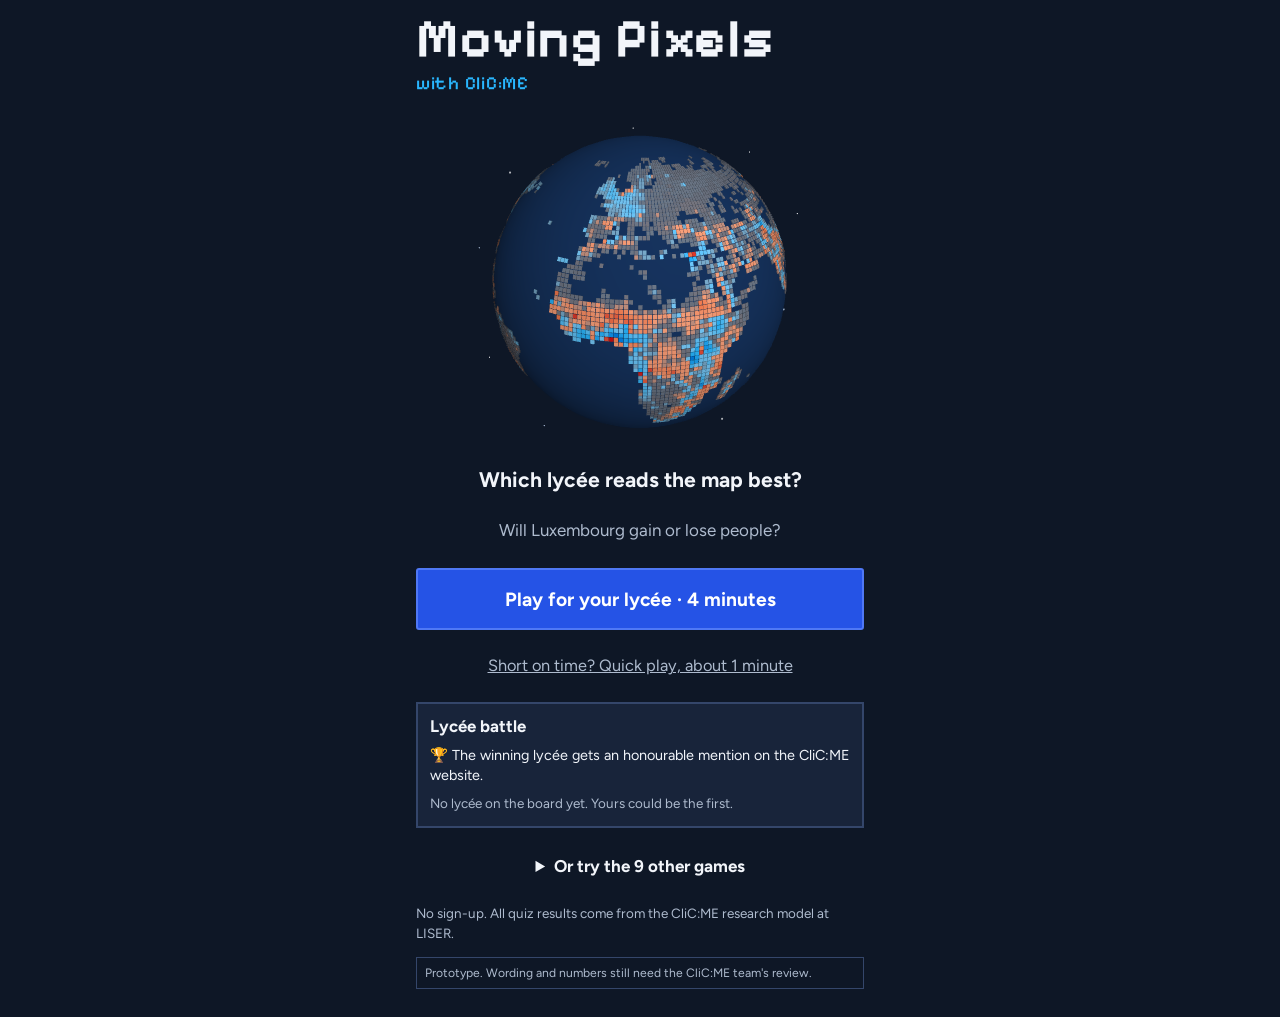
==== commit 0a676b56: "Add files via upload" ====
--- a/moving-pixels/index.html
+++ b/moving-pixels/index.html
@@ -2,12 +2,10 @@
 <html lang="en"><head><meta charset="utf-8"><meta name="viewport" content="width=device-width,initial-scale=1,viewport-fit=cover"><meta name="robots" content="noindex">
 <link rel="manifest" href="manifest.webmanifest"><meta name="theme-color" content="#0E1726"><meta name="apple-mobile-web-app-capable" content="yes"><meta name="apple-mobile-web-app-title" content="Moving Pixels"><link rel="apple-touch-icon" href="icon-192.png">
 <style>:root{padding-top:env(safe-area-inset-top,0px);padding-bottom:env(safe-area-inset-bottom,0px)}body{margin:0}img{max-width:100%}[hidden]{display:none!important}</style>
-<title>Moving Pixels</title>
+<title>Moving Pixels with CliC:ME</title>
 <meta name="claude:viewport-fit-sides" content="cover">
-<link rel="preconnect" href="https://fonts.googleapis.com">
-<link rel="preconnect" href="https://fonts.gstatic.com" crossorigin>
-<link rel="stylesheet" href="https://fonts.googleapis.com/css2?family=Figtree:wght@400;700&family=Pixelify+Sans:wght@500;700&display=swap">
 <style>
+@font-face{font-family:'Figtree';font-style:normal;font-weight:400 700;font-display:swap;src:url([data-uri]) format('woff2');unicode-range:U+0100-02BA, U+02BD-02C5, U+02C7-02CC, U+02CE-02D7, U+02DD-02FF, U+0304, U+0308, U+0329, U+1D00-1DBF, U+1E00-1E9F, U+1EF2-1EFF, U+2020, U+20A0-20AB, U+20AD-20C4, U+2113, U+2C60-2C7F, U+A720-A7FF}@font-face{font-family:'Figtree';font-style:normal;font-weight:400 700;font-display:swap;src:url([data-uri]) format('woff2');unicode-range:U+0000-00FF, U+0131, U+0152-0153, U+02BB-02BC, U+02C6, U+02DA, U+02DC, U+0304, U+0308, U+0329, U+2000-206F, U+20AC, U+2122, U+2191, U+2193, U+2212, U+2215, U+FEFF, U+FFFD}@font-face{font-family:'Pixelify Sans';font-style:normal;font-weight:500 700;font-display:swap;src:url([data-uri]) format('woff2');unicode-range:U+0100-02BA, U+02BD-02C5, U+02C7-02CC, U+02CE-02D7, U+02DD-02FF, U+0304, U+0308, U+0329, U+1D00-1DBF, U+1E00-1E9F, U+1EF2-1EFF, U+2020, U+20A0-20AB, U+20AD-20C4, U+2113, U+2C60-2C7F, U+A720-A7FF}@font-face{font-family:'Pixelify Sans';font-style:normal;font-weight:500 700;font-display:swap;src:url([data-uri]) format('woff2');unicode-range:U+0000-00FF, U+0131, U+0152-0153, U+02BB-02BC, U+02C6, U+02DA, U+02DC, U+0304, U+0308, U+0329, U+2000-206F, U+20AC, U+2122, U+2191, U+2193, U+2212, U+2215, U+FEFF, U+FFFD}
 /* Layout: one narrow phone column on a night-map ground. The data pixels are the only bright colour; everything else stays quiet. Single dark look by choice. */
 :root {
   color-scheme: dark;
@@ -19,8 +17,8 @@
   --muted: #AEBBCE;
   --brand: #2553E6;
   --brand-hi: #4F78F5;
-  --gain: #3F9DE3;
-  --loss: #F08A3C;
+  --gain: #29B7FF;
+  --loss: #F67D50;
   --ok: #3CCB8F;
   --bad: #FF8080;
   --font-display: "Pixelify Sans", "Courier New", ui-monospace, monospace;
@@ -46,6 +44,11 @@
 .title { font-family: var(--font-display); font-weight: 700; font-size: clamp(2.3rem, 11.5vw, 3.4rem); line-height: 1; white-space: nowrap; letter-spacing: .01em; }
 h2 { font-size: 1.32rem; line-height: 1.22; font-weight: 700; }
 .lead { color: var(--muted); font-size: 1.05rem; }
+.withc { font-family: var(--font-display); font-weight: 500; font-size: 1.15rem; color: var(--gain); letter-spacing: .04em; margin-top: 4px; }
+.prizeline { font-size: .9rem; color: var(--text); }
+.scoreline { font-size: .92rem; background: var(--panel); border-left: 3px solid var(--gain); padding: 8px 10px; }
+.chip { align-self: flex-start; display: flex; flex-direction: column; gap: 1px; font-size: .8rem; line-height: 1.3; color: var(--text); background: var(--panel); border: 1px solid var(--line); border-left: 3px solid var(--gain); padding: 5px 10px; border-radius: 3px; }
+.chip .c2 { color: var(--muted); font-size: .76rem; }
 .bridge { color: var(--gain); font-weight: 700; font-size: .95rem; }
 .small { font-size: .84rem; color: var(--muted); }
 .stack { display: flex; flex-direction: column; gap: 14px; }
@@ -227,6 +230,28 @@
 .twpair .btn { min-height: 50px; padding: 6px 2px; font-size: .9rem; }
 .twfacts td, .twfacts th { text-align: left !important; }
 .twfacts td:first-child { color: var(--muted); }
+.kdh { font-size: 1.45rem; }
+.kdsay { font-size: 1.15rem; min-height: 3.2em; }
+.kdsay.pop { animation: kdpop .35s ease-out; }
+@keyframes kdpop { from { transform: scale(.94); opacity: .4; } to { transform: none; opacity: 1; } }
+.kdicon { font-size: 1.6rem; vertical-align: middle; }
+.kdwrap { position: relative; }
+.kdmap { position: absolute; inset: 0; width: 100%; height: 100%; image-rendering: pixelated; border-radius: 3px; }
+.kdboard { position: relative; display: grid; grid-template-columns: repeat(10, minmax(0, 1fr)); gap: 0; }
+.kdc { aspect-ratio: 1; border: 1px solid rgba(14, 23, 38, .55); border-radius: 0; padding: 0; font-size: clamp(1rem, 6vw, 1.6rem); line-height: 1; display: flex; align-items: center; justify-content: center; cursor: default; touch-action: manipulation; -webkit-tap-highlight-color: transparent; }
+.kdc.land { background: rgba(255, 255, 255, .06); }
+.kdc.sea { background: rgba(14, 23, 38, .18); }
+.kdc.seen { box-shadow: inset 0 0 0 3px rgba(255, 255, 255, .25); }
+.kdc.can { outline: 3px solid #FFD34D; outline-offset: -3px; cursor: pointer; animation: kdcan 1.2s ease-in-out infinite; }
+@keyframes kdcan { 50% { filter: brightness(1.35); } }
+.kdbar { display: flex; justify-content: center; gap: 28px; font-size: 1.3rem; }
+.kdleg { justify-content: center; font-size: .95rem; }
+.kdwin { font-size: 3.6rem; text-align: center; }
+/* Dino orange and the friend purple, so neither blends into the green land; on a light badge on the board */
+.kdme { display: inline-block; filter: hue-rotate(-95deg) saturate(1.7) brightness(1.05); }
+.kdfr { display: inline-block; filter: hue-rotate(150deg) saturate(1.5); }
+.kdpin { width: 86%; height: 86%; border-radius: 50%; background: #FFF4D6; box-shadow: 0 0 0 2px #0E1726; display: flex; align-items: center; justify-content: center; font-size: .82em; }
+@media (prefers-reduced-motion: reduce) { .kdc.can, .kdsay.pop { animation: none; } }
 @media (prefers-reduced-motion: reduce) { .btn:active:not(:disabled) { transform: none; } }
 </style>
 </head><body>
@@ -241,7 +266,7 @@
   <main id="screen" class="stack"></main>
 </div>
 
-<script type="application/json" id="gamedata">{"pool":[{"iso":"ITA","name":"Italy","opts":["Greece","Croatia","Spain"],"map":{"n":96,"c":82,"r":96,"s":"................................5543566.........................................................................15646656......................................................................33..554555563....................................................................334.34444554645..................................................................333444555556553333656554.............................................33.....6....33333.55543543333466566666............................................54.....66..3333.434555543333566555656............................................555....566664354434455555546565555565.............................................5555...6666555555345555.54556655555556...........................................355556666666565554254445555656553555556......................................6553345555666666655565.544455566555555555555...................................66656555555556666666566555454446555555555555155...................................6655444555555666665555555555545555555553010030055..................................5665544554455555555555555555555555555400000...54..................................65655544444455555555544545555555555540505..........................................4555444444445544444444444555555555105.............................................55544444445544414444444444555555510............................................6355554444444444334334444444444445550003..........................................5455443344333443333444444433344445530000..........................................55544433333333333444444444444344455100000..........................................5443333333333334555444444444444444001100............................................533333334334445655554444444444440010.............................................3443333333444555555555544444444440110............................................43443333333455566665555555444444444100............................................534333333345535566665555555554444444010............................................343333334555...51665555655545544444400.............................................3434444544......555545546555555544441...............................................4.44444........555355555555554444444................................................3444............01555554444534444544.............................................4344..............01444434445544444444............................................43.................124443334555544444455.............................................................1044333445454554444445............................................................14444344444444444444445...........................................................444444444444444444444444...........................................................24444444443444444444444...........................................................034444444434444344444444...........................................................44454434334433333444444..........................................................434344333433332224444444..........................................................3.3333333333322223354433........................................................44..42033332232211134444433........................................................3...1133333223112334545333.............................................................4333334322111355553333.............................................................1334434432113344443412..........................................................443.234455412115544444444..............................................................445555202224433354531..............................................................256552114124432344233.............................................................5556421253332324443212..............................................................14210554222333332421131323333......................................................0111354413234432111233333333.......................................................11355654554343311122333433........................................................4011555545332211112333333...........................................................41015556552221122333333...........................................................3210435652233222233323322.................................3.3.......................2000541323243222333333323...............................325.............................224323332233333323333.......................3...334333............................012334333232222333333333...................33...433333.............................133333333332222333333333..................333333323333.............................334344333332222333333333.................333333323233...........................66..3444433322222233333333333...............23334333333...............................44.34333333332223333333334..............22332333333...................................34343332233333323333333..............3332133233...................................33333333332323..3333333..............3333333333...................................3343533333331...33333333.............333333333....................................4343333333332.......33333............1333333233.....................................5443433333.........4333............133333.434.....................................43.4343343.........444.............3233323334.........................................44433...........34.............313333343..........................................33333............4.............333333333..........................................4333333........................333333323..........................................45333334.......................333333334...........................................434354334.....................333323334...........................................43343433......................333333334...........................................44333333.....................433333..44............................................4433433......................33334................................................44433334......................444.................................................3333344...........................................................................3343............................................................................33343....................................................................3.44.....333333......................................................................4.....234333......................................................................3.....33333.......................................................4..44.............33333433........................................................44.3444.......44343333543.....................................................4..44444334443334333334333343.......................................................444344333333322453333..333.........................................................44443444333323333331..............................................................4344433433332322141................................................................444334432323322312..................................................................4444433222223234....................................................................3434333312432......................................................................4444333333222.......................................................................444333223334..........................................................................43323344...........................................................................3434344..........................................................44...............453443...........................................................44.................4324.......................","lat":41.875,"lon":12.561},"note":"North and south of Italy move in different directions in this scenario: blue dominates the north, with more orange further down the boot.","hzNote":"Floods come first here, ahead of temperature and sea-level rise.","m1":489279.866,"pct":1.559,"m2":1124242.19,"m3":634962.323,"t0":31385839.901,"m3hz":[217441.281,285237.174,178937.201,-46653.332],"m1hz":[498217.766,-70103.77,78321.487,-17155.617]},{"iso":"JPN","name":"Japan","opts":["Philippines","New Zealand","United Kingdom"],"map":{"n":96,"c":86,"r":96,"s":"................................................................32..................................................................................3.3332................................................................................3.33.21..................................................................................33332.................................................................................33333.................................................................................333333................................................................................3333..33.............................................................................33.3333333............................................................................4333333333333.....3...................................................................333333..353333...33..................................................................3333333333334343333...................................................................33333333.3333333333...................................................................33333343...333334344..................................................................33333343343333343443.3...........................................................333333333.3344333333333333............................................................333333333333333433333333..............................................................3343334333333333333.................................................................3333333333333..3333..................................................................33.333333.33433.333...................................................................333..333...33333.33.................................................................3.3333.........33333..................................................................3..33333.........333......................................................................3333...........3.....................................................................333333................................................................................333...................................................................................333.34..................................................................................4.3543................................................................................333.44................................................................................143343...............................................................................3242420..............................................................................33443543..............................................................................333334444.............................................................................4344434433............................................................................3434433333............................................................................133.544333...........................................................................41433444333............................................................................4444433333............................................................................44443443333...........................................................................44443344434...........................................................................3343433443...........................................................................44343343333...........................................................................3433444344...........................................................................4443455444............................................................................3443444443...........................................................................33.34444432......................................................................3....33.434430.3.....................................................................43....43354450........................................................................44..4443334441........................................................................3..4443.4553331..........................................................................544333444444.................................................................54......4443333444443................................................................445.....45444333433433...............................................................545....4444444344533433................................................................55.554454445.44653334.................................................................55.355645.46665534335................................................................355455453555454543345.................................................................555555554565354424444...............................................................55555555443334223223455................................................44.............35555554344243311324544...............................................44.............544654554535453565164554..............................................................455654443444344565145566.........................................................44...44.4444434433355656056555..............................................44.4..5555564.445455555455433556660152..............................................444444444554664454554565544344556666.460.............................................35445556555455554544640665444455561065564.............................................5555544555556555663550066554455515...555.............................................54556545555653566655451666666665.55...56.............................................44554456434331125063655360635555..45.5...................................3..........44345455443003...110056550.0660545..4......................................3.......4.4444403532031343.22.00444543...............................................34.......545554542333..4555234654544455...............................................33.......2455544.4.4..556530..444335...............3...........................................4140444..5445565550.555.344.....................................................4...545.....44.5545434354..54335......................................................4.555555.4....4444454.34....4344......................................................55155544444.34544443444......34....................................................5.54555654556..354435....4.............................................................4355006445544...4444................................................................45..543154555554.44444................................4...............................4...553524454444..444................................................................5....55551455344...444................................................................5......440433344............................................................................444344334.............................................................................444444344..............................................................................23444534..............................................................................4444445.............................................................................3.4443454.............................................................................4..444554...............................................................................4445444...............................................................................444454..................................................................................444...........................................................................................................................................................................4.....................................................................................4...................................................................................3.4..................................................................................33.4..........................................................................","lat":37.875,"lon":137.228},"note":"An island chain, pixel by pixel. Japan gains adults overall in this scenario, about 250,000.","hzNote":"Sea-level rise dominates in this coastal country.","m1":250732.516,"pct":0.52,"m2":607364.76,"m3":356632.244,"t0":48228543.918,"m3hz":[67364.217,47870.422,295719.295,-54321.69],"m1hz":[99235.507,123880.683,24003.957,3612.369]},{"iso":"PRT","name":"Portugal","opts":["Spain","Ireland","Chile"],"map":{"n":96,"c":48,"r":96,"s":"..................4...........................................555555........................................65555555.......................................55555554..............4....2....................55554554..............33153.5.4...............5555555544..445445.4..444244434313..............4555555544.444555455.544443424344...............5455555544444555554554443332113323..............455555555444455555554554351332333...............5555554455444444454555444343144333333............5555555455554455555544433332333334.11...........5555555545555555555544431333423333221...........5551554555554445555443332313343444230...........5564555555555445555444233234.5554433............44545445555555555554443333144454541..............554555565555555555444443144555532...............5444554444555545444444444445555.................45635544455555554444442444.555..................33335554455554424424134344444....................4554444555544455434443342444....................54444445455555545344424.344.....................554444454455556544453033........................55444444445435554443233321......................54544444444435544444333333......................34543444441436645343333.22.....................124434445443345435643033332......................13334444432233131444102332.....................134344433432122243343313332.....................024344444334335632333433333.....................134333444333232333133133332....................2443243463232321233441331332....................4342333332221145443.33313333...................43422323322332223354113313331...................342432333123313314443433333434..................34242233333323333545223233214...................52233313333333333433123333.33..................14142321333333333333333233.......................51323122223333333333232233......................1033232233333333333233323322...................44423113333333333333232333332...................32442323333333333233132323232...................43432333333313333333222222332..................544434333333333333332323222222..................3344334332333233333333322222...................4334424434443333333331232..22...................55454343433433333333323222.22...................54554442443433323333033.2.221...................55444444432443163333322.........................5355454434433233233332........................554542444334433332333223332.....................445444543333442233333332232....................5544454543343443333333333433...................55355554454432333333333333234...................606565555544453333333352333333..................6661666545443433332333343.1333..................6600666655456332333333643336411................666666666444453333333333413333222...............6666666004444633333.34341343332.222.............6160666005434213433.36334444.3232212............06666600544454333323333233323331221.............66666600134444333..133.34222232322.............660666.0114625333..3.34336423232222.............666666..13644333333..4313322332320..............666666.0162433333534425443.322132.................6....0455454434243443.33332.33...................55304555456463433313622233.33....................5534555343133534223321233322.....................55554.26333345313333233322......................55....334..33.563233212422.....................55.....53.33.32223513322222...........................2332433335352232223223..........................033443.635132233.323332.........................433413.335123.22.3..333.........................534445233222232322232021........................534534533335225222223322312.....................563.3633332232222222323202.....................53333343532434125122.33.22......................555363412322131123222322........................453..334333424222322223..........................5334334432.2322222220...........................5333536342313342.21213..........................543333335232022222023...........................353.43.643433222.23.............................4533356334332223222............................3443.3..531343222322.............................343.3.3.4331322223..............................343333..43343323310.............................333.333333433505021............................56...364133355550.52............................66.65650103355.00.51............................616631.55436555555534...........................66.16021555550.5..511..........................5514655565155535615115...........................6560465665525553614............................5666..6555555543315.............................6............0020.......................","lat":39.583,"lon":-7.855},"note":"Portugal gains adults overall in this scenario, with the strongest blue along the Atlantic coast.","hzNote":"Temperature comes first, with floods close behind.","m1":212065.811,"pct":3.143,"m2":478017.757,"m3":265951.946,"t0":6748263.203,"m3hz":[131057.188,101882.689,35723.118,-2711.049],"m1hz":[263890.052,-57903.191,4596.308,1482.641]},{"iso":"EGY","name":"Egypt","opts":["Sudan","Iraq","Pakistan"],"map":{"n":96,"c":96,"r":88,"s":"55..5555......................................2..055...6.........................................4.45355....25.5...........................1061541551005...............................................5.....4..5552.....................0001555105110001..............................................4.....4...4434..4...............006210100000000000..6............555........................44........4........45..............5050000215655600000.061....3.335155555..........................4..............4444444455......651554005555526565553000515453433455555......................................3.3......44.43...66666500055555156555411063465.........5.5................................3...33.............55555666654455551445552131551........3..4.5.55..................................333..............4.5556.6544545554225211552554......33.3546.45............................3.......3......................44442553244512355555...............33...........................3...............................344424544555555555555....33...35....3..........................................................3..3122454565545555654....33.333...................................................................24225555655545...555...3..3......55.................................3.....3.....................4.3455555566655.15155..3.3........5.3.....................................3.................3.......555551655655.1555.3333......53..3................................................................556566545....55544.....34......3........................................3....3...............33.35556545636555.144....4........3.................................................................5.555...3355..44......4........3....................3.......2...............3...........4...3..343555.3...35..4444...........3.3..........................................................64445545555....3.33.44.....44......4.4........................3...................................455552455........5.44.4..4.....44..4.................3333.......................................44554555.........5.444....4...4..44....................2123..333...............................334444443.........34..4444.4....4.44............................3...............................3..44354..3.....444...4444.4....44.4...........................3.33.............................33.44544...3....4.4....444...4.....4..........................3.3................................3.55433............4..44.4...4...............................333...............................3444543.............4..44.....................................3..................................345443.............4..44....3.4.44................................3.................65..........44544..........4...444.44.4.....4.................................................6556..........4443................44..44.........................................................666..........4453.........3...4...4...44.4............................................................3......4154.................41...4..4.43..................................................4.5..........44543................4443..444444..............................................................3.4453................44.4....4443................................................5...............3443.3........3........44....44.....................................................3...........44543.........3.3....4.4.............................................................3..........44443................4.44............................................................3.....33...44534...........3.......4..4...............................................................33...445544....3.....3.4...4..4...........................................3.....................33.....45543.3........44.4.4.442.......................................3.......33...............33......444343.3.......4......44...............................................44...3...........3.......33424..33......4.......44................................................3.......................33453333..............54..............................................2.........................3444...................3.............................................4...........................34444.........4.......3..........................................................................44543...3....3.......4............................................23......................3.....44434..3..............4.............................................................3......3....343442..3...3.......................................................................333.3..3......43443....33..........3.............................................................3.....3.......4344234443..........4...................................................................3.........344233333.........33............................................................3.....3....3.....3334.433..........4................................................33..........3......3...........2..44............4.................................................34........3....3.33........3.4.553........................................................3.....34433.....3....3...........34.341..............3.................................................34333....3...33.............341...............33.................................................333.........33...33........232................3.................3.........................3..............33.43..3..........1243..33...........34...............................3....................33..33..33.......3......33242233...........3...................................3...............33.......33...............3242......3.....4.44................3...............................3.33........3...3.........3.22222.33334...4.4443..................3..........................3..............3..33...........2.22..........4.4..4..................3............3....3.......................2..................3...........4...44...............3..................3......33.....3..........1..............3..222..........44...3..............3..................3.............3...........1.............3...523.23........44....................3.........................................3.....33....3...3.22122..........4...2..............3.33..........3.....................33.....3..........3333..3.2222.........3.4...43.............3......................33.3.....33..3..3.3....3.........3.3...22............45.....2.........................3.3....3..............3....3...............3.....21.....2.......................................33.33....................3.........3............223..3............4..442.........................3..................................................3.............................3................3...............3........................33......3.33.2......4.................33..............3................3.........3.....3..................3...........................3....................................3...................3..........333..............3..........3....3............3.........................3.........................333........1..................................................................................................3.............................................................3..............................1.........................3...............................................3.....................442333..................................................33.............2.3...3...................3......................................................3.........3...2..........3......................................................................3..........3..2...................33...............................................3.3........3..............332....3.............................................................333...............3..........................2...3.....................33.........................3.......................3...3....33.....2.2..2..........................................................................3.....3..........2...................................................3...3......................33....3..............2...........................................................................3.3.3...........................................................................................3..................4...44.444......44554.4","lat":26.812,"lon":30.915},"note":"Pixels appear only where people live. That thin line is the Nile, and almost everyone in Egypt lives along it.","hzNote":"Sea-level rise accounts for most of it. The low-lying Nile Delta is exposed.","m1":-389952.104,"pct":-0.214,"m2":4790554.6,"m3":5180506.704,"t0":182384756.5,"m3hz":[1010978.659,164127.725,4001393.239,4007.081],"m1hz":[6838.071,133301.921,-479774.626,-50317.47]},{"iso":"BGD","name":"Bangladesh","opts":["Myanmar","Nepal","Sri Lanka"],"map":{"n":96,"c":68,"r":96,"s":".....3..................................................................34...................................................................334..................................................................3333...45..........................................................33333...35.........................................................4443332.3.33........................................................344433223224......................................................33334333212203.......53.............................................3333333255322243.....450...........................................333355333332333434...4232...........................................33333333333333215324233110.........................................334433333334433322225322111.........................................33334433353333332222322211...........................................3333333333355322453222411..............................................3333332333322453222211...............................................3333534553321532212110..............................................4335535554234533113211...............................................334435354534544421111................................................35454355434353422111.....................................................35531246121111.....................................................345542156221111......................................................35541211111111.......................................................333331221111111134...........................................3.33.3.32226111311112111232.............21.........................3333332222223326101111211132222221233333112233235442231123..........32333232223322421511112132111222222223133522134331212111313.........3332233222325332112111223222131112212123222222234322443121223....3..233321222341441221.132222222342223221122213122355423653111223...321232322332123222532111112212222313332322312433233345456533323334..22323332221223220353114212222223224333332232213333223555434325.....323233322222112223332226235222212235533333323223352234555325335.....32323332431222232263432422322.112221232333333113325343253232346.....32422232222221122221312432122222213413233322623224333252436.35......33343323322123222221212322132213212322222332122153355442235555......3333132222244422221221243111122321121222222252233555543454555.........33333343442331323222146211012322222333452211133234444554555...........322254441442112104235110111232332334522111325354444554435..............3334312232222223233121122322221234321222233533556564...................433233222122123222311333353212312122344223365545....................343232223322223323211223345130313111254654444444...................3333.22222222242222211323342366325510352034333......................321344433221223523332244433435343233565533.4.........................455502245342222333233246662335533466555.............................45555433334332223334445666526533233552.............................255555555434323323345435666135443154554............................2344134445543323323455445066540556655545...........................34422254455544222233344454566464556635562...........................3233220333553222333333444346666535665663...........3.3..............332255233332642233333233545506665656662..............................313342231432322333542235455065554556655...........3..................33422233333542333254323454555435543666...........3....4..............35022233335542223332212533345535556666..........3...................33324343333333222142332333344235565665.........335..3...............3324232333333322211335343.3326456655650.......3404.43...............4222233333333332122433333343.5225556655......34333343...............3.3430443333354212354333334336506664665.2....3441.2.20.................333255334355212233313343335635264553.2....333231.24................3333333333333332233333333344336336052.33....34424.23................4333333333153333223453313.44243335651553...24222.3123...............33333333343333423355533122..4633355136505.35.3333234................32333333345334432355533412..155336515224423353331.23..................3333331025333053255533222..4433663422.3333342.3....1...............43103311005333343455553034..43313323363533233543331.6...............54001300023343333533565215...4413353...323322.422.1.................324003321134553333353653.53..45233.....43.242..3331..................53001323135313434343333.235..53322.....5365644131.52................432131232342335535233333133....663...3..6503363.23..................431132012151433353345333.25.........133.56353104561.................5421013...10053333133333.3331........36..61111642.2.................445011...2010353334554442131...11........006341655.2................135521.....30453534443443443...62........6.53466536.................110213.....3215343444323.444.3.662........6614655236.................2............4.5444445.4343.5.61..........602325234.................4............4555352455243..3.3...........6216252334..................3..........5.4443...3331................6531213.354...............3............555454.3.443.................612133..3.5..............................4.4544......................6.233...46..............................4544...4...................50.5333.3.5...............................54........................602221..344.........................................................0562232.3...........................................................2200..3..4..........................................................33.0.33...3.........................................................33003.3...3..........................................................600323..43..........................................................00022................................................................5033.................................................................233.................................................................32..................................................................22...................................................................13...................................................................1...................................................................2...................................................................4....................................................................1...................................................................3...................................................................6....","lat":23.687,"lon":90.311},"note":"1.66 million adults move out of their home area and 1.64 million move in, so the country's net change is close to zero. A small total can hide a lot of moves.","hzNote":"You might expect the sea here. In this scenario temperature comes first.","m1":-16547.862,"pct":-0.013,"m2":1640979.512,"m3":1657527.374,"t0":122943450.25,"m3hz":[787446.098,416322.414,424592.309,29166.553],"m1hz":[18840.423,126276.381,-20475.731,-141188.935]},{"iso":"MEX","name":"Mexico","opts":["Guatemala","Colombia","Chile"],"map":{"n":96,"c":96,"r":63,"s":"66646553........................................................................................65452552.........................................................................................132.3.......4...................................................................................64..........333.............33..2................................................................533......3...333.5...4....433..333..............................................................54.3.2.....233333333.33.3444...3.................................................................0.33......1203333333333234.3....333.............................................................0..63.......233253333..33443.43...33...............................................................33........333233323233332.2...333.............................................................3.33........333332.02..3322313..333................................................................333......33.23.2223.5.1...3..3.321......3........................................................03.......3.12122.334211223.3333.2....3333355...................................................0.1.3....33341.2.234353121223333432..3.343.45.....................................................3.5....31333223.3.432111202.33433333....3446....................................................6.......33332233444331112101....333.3..3.355....................................................42........32.2234454331133.11.3333.3..3..344....................................................05.2......53.2223454452232.113.33133..3343.544................................................5...11........112233545533.33.11333333.33.32..424.....................................................5.4.....111223445443221.212333.3..3345.4435.................................................4....33......1111334544321102133232.332253.1413........................................................1......1122344444321122322.....2343311423...............................................................21524444323312..13.....23331121133......................................................3........33333443333323..33123.3.31215432321............................................................463113334332.23332200312..2106544235552...................................................3......433323444..3232..610222331145544134541.................................................4533.......2221345421334345040.02314455222344.2.................................................543.........1113354345554.54.333.3342453333442..................................................4............26224333455333333332223245433454.....................................................4...........4312332445332133333333124333434........................................................5.........222333424542223333333113331344.......................................................431.........42334123131213333.31212313444........................................................635.........223232.221122333.21102233344.........................................................542........6422.45322211232333213233444.........................................................55..........332112333222232323332321344......................................................................12212322311113322332322344.......................................................................1321332223401212323333334.......................................................................2332333532002221221335345.......................................................................13222211255113113223334344.......................................................................16542121351114322223544443...........................11.........................................55532121551212112204413443.......................0101133010.....................................42211535165501102423332442......................16333154401.....................................01340200165411002511234334......................13513255306....................................1111100415655111111211232442.....................155333130......................................21541665255552112121010133243...................11235213.0.......................................16666666441355240001621242543.................101131423..........................................5666666154443350000401125543.................1012..251..........................................33655542553444400000000234335................00.2.2113............................................021452455444560055500125422..............101....1351..............................................1543444444465644124214321113.......61...0011.3.410...............................................3434433344545421234111211223..226521121122..213...................................................434333344443332244443322224346663411201...212......................................................443333544443454333222222235456425420.............................................................4333435545434433332212223435434455................................................................4423334453434543321233334445433...................................................................353444433335433332.32355443433....................................................................32334333433333333344545423333......................................................................333343443334223344335333332........................................................................24443333....24433334433...........................................................................4334.......134333...........................................................................................2345.............................................................................................234..............................................................................................55...............................................................................................3.................","lat":23.625,"lon":-101.918},"note":"The gaps in the north are deserts with few inhabitants. Pixels only exist where people live.","hzNote":"Floods come first by a wide margin.","m1":-860359.105,"pct":-1.199,"m2":-233386.686,"m3":626972.42,"t0":71757296.151,"m3hz":[29320.66,450194.529,177763.595,-30306.364],"m1hz":[-190483.435,-646554.523,-24030.444,709.296]},{"iso":"NGA","name":"Nigeria","opts":["Ghana","Cameroon","Côte d'Ivoire"],"map":{"n":96,"c":96,"r":78,"s":".................2...12122....................................................................................1111121222211111.......................................................13......................112112212321111212...................................................0223333..................122112222122112222112.................................................332333333.................2221122221111222211123.......1220................3322223333333......33233332333.................1211221221222223121233.....44214124............23332221233323344....23333333333.................32112111141222221121234.0125121212433.........2222222222223322223231333333333203................21141122232221222212224120351111510241.......2221221222122322222332333333231223................3121231111122221323313133423312014224421111111211112122112222322232223313223233333.............11232124111222221123212213442114245431122222212211112222222234322332222333233313323............111111222112111233212231312334445565220312221121213212222222233322222342334343323333...........3121111111212222322231322131234335555423114321322211012233233222322222443233433122333............311112222222212223323312212311211445341113223422111211222323233333222343333343444233032........12321111122111231331334202213434444452131243311111321222233332333332224433333334432342343.......22311211431121112221122222231114444331111311112222212122232333333333324334333333434233232.......12220322232211222222222332233133444223000212111321231132333333323333334433333233231243344.......12221122222222222232332233233324443210000202133321211222323332333323333223330033233333333.......1222111111111122213323333331444444200202001103221121122322331323233133332333113333333223.......221121132122233322322222333443445411112101221112222212122232332233333333333333333333332333......322211122222133323333233344444454543333112222201113212212133333323233332333333333312323333......2222222232223333333433333443554445444421002320121331122211233333233333333333333333333321.........22.32111222332233334333333445434442224340433222221222212233332222332333333333333333423...........2332222123333222233433232434434414423443343333311333212333332323333333331233333324..............333333322223322333343214443343443444344513333331333222132233332223333333323.33334...............333333232333323333332444445343443234424543333212333223214333334233333232223333444...............33323233222222332332443434542444244544456444343233233323333433233333323222323344.................333332223333222343233243455341224333555544433223333321333432333324332333223244.................3323232233333333343222333444211542554241535432333333321333423424323333333333344................44433332333333343332223333342354444245534434333343132213323456323323322233333444................544.3121333333333333333332334455445534553323333433231323223445432222133333343456................33533.3333333333333233333333443455555242543144321422332322344323333224333333245.................333332333333333333323333233334554555554551044443321134212234453344433333333334................34333331332333343333332233333344545554554352005433332443..3332455543333333323333................43332334333333443334332333334333445545555541022433233432113322544444333333333333...............432112232233334333324323334433444334454555621122144333233223223333333332333233333..............343324332333333333334333333333344445555554533212124332242322333333332233222333232...............4433134422323333333433233333333334555555534444212112211123223333333333333323333.................4343244532221333333333333333320135255345534553222224420122322333333333323234333...............533444335422312333333333343333322223555444444454433312311123221333333333333323333...............344223245532232353334333333333332220166544444343333111111233222423334334333233223..............2143234545553322333444333333333332223445555545543222110111222211332334333332233233..............115154444555444433423443334333333223445444444545432211111122223333333233432333343...............43325445556534444322223344433233322334444443445444111112121233333333333344433443................355443455.55543234433343233242333333444454444456542223211223333333343333334434..................52555455555555444445333443234333333444444444455554444443222333333333333333443...................56555555555555245345443343354434333333444443444544444334333323333333333333333...................45555555555535544444444453544.44344322234444444444444233333333333333333333333...................55455555555444556666556544455444344234333434443333232333333333333333333333333...................4545555545445555666666665555554433324434433433333332333334333333333333333333....................4455555555555545666666666655444323445444444333333334433333333333333333333..3....................45444555555555555666666666654344344445454444334333344344433333333333333333......................455554455455555566666666666534433444444444444444343334444333333333333333333.....................45545455555555656666666666656544344444544444444444443444443333334333333343......................4455555555555565666656666655555434454455444444444444434434433333334433333.......................44555555555565556566666665555554334455445444444444443344433333333344333333......................4455555555555555556666665555554433435665544444444444433443333333334444334.......................44555555445555555555555655555553344466655444444454344443333.33...3444344........................5555555544455555555544555555555444456666554444444434443433........544445........................445566660506555555554455555555543466666555455444434445443..........3444.........................500066600006555510555555555555554665665445555444444555443..........544..........................000000000.000000005445534555555555555654545454444454565............15.........................................0010045543454556655554565444554444555555..........................................................2004555555555555466655544554444544553............................................................00055555555555556666654454534444445..............................................................105505554555556666665555434445444................................................................2055055455555665566556534455.44.................................................................00300155555555665665555345...55..................................................................50400055555666566555554555..55..................................................................511304555556665665665545555555...................................................................511555555556666666665444555.....................................................................6015555555666666566665255555....................................................................5055555556666666566666054555.....................................................................54355555666666566656650054......................................................................51035555660000666665661245.......................................................................103555241000006666566205........................................................................40040001130000660250600..........................................................................2111011100156600..................................................................................3113.35...............................................................","lat":9.083,"lon":8.665},"note":"The map splits in two: mostly orange in the north, mostly blue in the south. About 19 million adults leave their home area here, and about 20 million arrive.","hzNote":"Sea-level rise comes first, far ahead of the other hazards.","m1":1063754.447,"pct":0.103,"m2":20265130.47,"m3":19201376.024,"t0":1028434307.71,"m3hz":[2059380.45,3963100.646,11388788.781,1790106.147],"m1hz":[1607427.224,743426.444,-1432321.154,145221.932]},{"iso":"SEN","name":"Senegal","opts":["Mali","The Gambia","Guinea"],"map":{"n":96,"c":96,"r":72,"s":".......................................1.............................................................................................4422244444441.............................................................................2440424444214444442.................................................................544541544144122222120222414422544...............................................................5.15554444422222333333344444361225.............................................................6564555554522222233333333433222222224..........................................................545661555543432222333333.33332222221222.........................................................655510144443333323333333333332222222111........................................................05552004444433333333333333333322222222111..2....................................................05100214444433333333333333333332232222313142222.................................................00015544444443333333333.3.3333333343333321512222................................................0045544444443333333333333333333333322244432101221...............................................005544544444333333333333333.334344444443...3.2021...............................................0544444444443333333333333333334444444..4.422.11011.............................................1444434555444433344343333334332344455..323...223112.............................................444444444454444544544443333333234446.444443322321131...........................................542154414554546425524444433333334.3445444.43...333111...........................................54431654534455555552555454333443444455.443.333333410155........................................35144555444144555433255555543544333444444.333.333.421152.......................................455443332442243551112311112445544444444333..333333242111151.....................................5654432424312514511111122211555.444444..3.3..333.33.44511.11...................................565443443232142554122131212225534344444.333333333332344.50413..................................665444553243211455512124444414423333.44434.3323333.3.334431.104.................................654245551143211234512122554455433433443444333333333333334444111................................516465555424211455524214543333333333.44444343433333333333334.4141..............................6656666655542212242544244323332333343334433.33333333233333333.41152.............................66666665145122421255455553333325333333333.33333333.3.333333.3...45111.........................66666666552015122401315553433333223333233333333333333333333333333.3.13111.......................6666661135550000001011055333333322333332233333...33333.33333333.3.3.53231......................6566661215215001060110556455343332233323322333333...333..33333...332..33313..................6006666655555530000020111506555222324333333332233333.3333333333333333333.3.12121...............60666666666655543321501131665505124422333223333233333.33333..33..333.333333332223..............6.66666666665541112111616656666621333333333332233343333333333333333333333332.31211.3.................6655515554121601056544633633222333222363233333333333333...3333..3..2...3....313..................665655526625261055054324633322332322233332333333333.333333.333333.2333.3.3.12...................56656556012111521424434533335333333333323233333333.333.3333.3.3.33..332.3232....................166655450110014544414412333333333333333322332333333333333333333333333.3333.20.....................0645510022424444345222233.33233.344422433333333333.33.2333.33.33.3333.31231......................65550010044323144423222232223332433222323333333333333333.33333332333321232......................465500000211243144323123353234424333.5333.333333.3333333333333.332.33223.3333....................21000001111112243212342123333333213343233333333333333333333333331222323.23.3....................003511000441014621111221132433333333333332.3323333233.3333.33.3.223.32..3233.....................004.1111521131141310222124323333233233333233233.2332332332335332.22.32..3.1......................0.0.1644221142415111331111433321221333.2332223.232.33.322333.3313......1........................242.0532211121022111111212333112131332333223.3.3322223333.3322312...23233.......................11..00422511112021112122233321212323523231.332.26221223.3.332..33....3.333......................0.1.0444111151101212125122222122212223343224122112232323333323233....3.333........................3654442111112112102.22.....43121222333.2223.20022334333.3.333...33.3..33........................0.1445442562142022..........22225523121222223222221322333.23332332.33333..........................5445.54525324111..........332.32322223222232221233222323232.33333313...........................05445.43022441112...............21224322222222112323323332223..33322323..............................................444.........2362......2221123333322223.3..333.....3.............................................44402.......122......2325222232332232...322.32.3.231............................................4433144...............401321222.2.333....4123....3.3..1................................64444444433333345445.........51312233112233223....33..2..223221.3..............................0644544434334434342144.....444433..2..3.32223.......232..21..1.2.11.............................144444444433433.34342424511333233442......23........31...11165.2241...............25555555255554444444444334333.3.3.333323204244115......................5151..2.51...............555555555555544444444344344.3333333333322222341142............3........202122.26.1..............24355515555554.44444433333413333333333545322422533..333.......22........22222.21.251............401553455555444244443433343.44333333323325232432.......2..........2.1....222.2222..3............3.015555555555444444444433431333333433235165242222.................2411242.2.22..251............00042555555554444444444444420323212111344215.52222.................31....2...1.2...5...........0000255515555444444544444543322265322243234222422223...3.....2.....11121....26211.2.1...........12..05515.5554444.444..43442223253225223112552442.3......321.51....11111...2..225...1...........0605.6250055544454435514433212221423233222422.222.2......152121111.111111312...22..2.............0.5.10...115.54..5.444....................................1101111111111511.1...22..............5005002455555545555555....................................111411111111151.1115..1222............5106115555555.44445........................................1..11.1111111111111..52225...........5014556.........44.............................................1431111111111542222443............1.56...............................................................411..............................................................................................1...............","lat":14.5,"lon":-14.439},"note":"The empty strip across the middle is The Gambia, a separate country almost surrounded by Senegal.","hzNote":"Temperature comes first, with sea-level rise close behind.","m1":252522.576,"pct":0.441,"m2":3222723.7,"m3":2970201.125,"t0":57312029.096,"m3hz":[1458888.174,449291.367,1107386.914,-45365.331],"m1hz":[-40352.755,117528.404,118272.985,57073.942]},{"iso":"GBR","name":"United Kingdom","opts":["Ireland","Iceland","New Zealand"],"map":{"n":96,"c":50,"r":96,"s":"....................................3................................................33..............................................3331..............................................33...............................................3133..............................................203.................................................33................................................3..................................................................................................................................................................................................................................................................................................3................................................333...............................................34.3..............................................333...............................................3.3...............................................................................................3333.................................3.....43333333333................................33.....3.....4.333..............................6333....64..3.3..33..............................3334.....33..3...3................................3.33.....33..43333................................33.....3.46.3433..................................33....33333..3333................................43.....333.3.3333..33.33..3......................33...34.643333333333333333333.....................33.3343.6533.3333333333333333.....................3...3433444..34333.3333333333.....................33...656333..333333333333333......................43.....543333334.333.3333333...........................333.3...3..333.3333333.......................4.......333.33333...3..3333...............................55333....3353.33333............................645443333.33333333333............................3.4544333..3333333333............................3...53433.333333333333...............................4433433.33333333333..................................3443343333333333...................................3343333333333....................................3333333333333.333..............................33.333333333333333333............................333..3.3333333333333334...........................333.333.3333333333333455...........................3..333..3333333333334555.............................3.3..333.333333334555.............................3...33333333333346555........................5555.....33333333333455555......................355555....333.333333345555566...................55555555....3333333333455555565...................555555555..33333333335555655666..................55555555563..3.3333..566555666666................555555545555...3......5666565556556..............55555555455544........566666655655666.............55555555555554.........566666655555555............55555.5555554..........5666666655555555............5555.455555............556643635455555.............55...5556.............5.566465544555554...................................56655544444545...................................5565555544444555..................................5566555544443254..................................55566665444023304.................................55555655544003530..........................4........545555544444540.........................344.4444454555565544445510.........................4445444455556555544420531..........................444444445455555554440000.........................444444444455555544444000.4334....................44.4444455455555444454454.444442.....................444444444555554455444444444404....................344445555555444455443444544334....................444445555565454444443444444434....................444445555555445444444444444443...................444444454555444444444444444444...................544.444555555444454444444444443................4444444444544544444444444444444443...............4444444444455543434444444444444433.................44444444444343434444444444444433.................4444.444444444343344444444644434...................44..444444343333344444566666430..........................4444444433344555666661.............................44.5443333445554666550334.......................4...34444334445554566454531.....................35444433344334445554554544554....................4444444433443344455454453400......................4443444444344444555444454402......................44444444434344544330445515.......................444444344444433.45...............................44444444....3.4...5..............................444444544........................................444444444........................................4444....44.......................................4444..............................................4.44..................................","lat":55.395,"lon":-3.189},"note":"The country gains adults overall in this scenario. Most of the deep blue is in England, while much of Scotland barely changes.","hzNote":"Temperature comes first, ahead of floods and sea-level rise.","m1":2395115.742,"pct":4.509,"m2":3341091.532,"m3":945975.79,"t0":53119251.541,"m3hz":[446840.909,313422.561,274351.586,-88639.265],"m1hz":[1290281.913,1009909.6,144216.012,-49291.783]},{"iso":"FRA","name":"France","opts":["Spain","Germany","Poland"],"map":{"n":96,"c":96,"r":93,"s":".............................................665501.........................................................................................5555555........................................................................................555555555.5.....................................................................................655656556554....................................................................................666555555545....................................................................................55555555555555..................................................................................555555555555555.................................................................................544555555555555555..............................................................................135455555555555655...44........................................................................5555554555555555345...44......................................................................5555554544444444445644344....................................................................55555555544444444444544455345.................................................................56565555554445444444444444445444.................................................555555........6655555554554444444444444444344543.................................................55550........55555555555444444444434444434434454544.............................................55551........455555555554444344344443433333444444444444.........................................55510155555.45555555555534444444334333333444344444444444.........................................551045555405555555544454544344434333333334334444444444444.......................................5555555455544455554444666666444543333333333344444443444444444....................................5555555555445555544466666666666533333333333444444444444455445666................................5555555444544555454466665016666653333333333444444444444456666666..................35555.........5555555554444445444356656326666663333333343444434444444455666666...............555555555.....55.555555444444444443333666565666665333333334444443443444444465566............66665555555555555540155555445445444444333356666665666533333333433444444444444456665...........6.66666656665555555555555555444454444443333335666666666533333333333344444444444466665.............66655656565555555555555555545554444443333333656666665433333333333444444444444566666..............555555565555555555555555545544454443343333355366664333333333343433344444444446656...............555555555555555555555555545445444444433333333346663333333333333333345444444556656..............5555555555555555555545545445444444443333333333333333333333333434333344444544566556...............566656555555555555555555444544434444333333333333333333333343333333434444454566555................55555555555555555555555444444444453333333333333333333333344333333334544455566555................53..555555555555555555444455444444433333333333333343333334444334444444445556555........................555555555555555554444444443333333333333333333333443444434444444444545555.........................545555555555444444444443333333333334333333333333433444333444444444456665.............................40055544444444444443333333333343333333334443444443334444445554.56..........................5....300465444444444443333333333333333433333334344444333334444555555.................................13540444444444444334333333333334333333333353443443334444555555....................................55554444444444434444433333333333333334335443443333444555555....................................1.455444444444444343334333333333333334333434443333444455555......................................155555444444444444343433433333333333333345333333344555555.......................................555554444444444444433333333333333333333333333333344555555.....................................5..5544444444444444343333334333333333333333333333334555565..........................................55444444444444344433343434343334433333333433333445554...........................................35545444444444444434344343333333433333333333344454555............................................42044444444444444444444444433333333333333334445454555566...........................................044444444444444444444443333333333333354344455656545666........................................0444444444444444444444444333333333343445544445555534566............................................13444444444444444444443334333334444444445455555545566.........................................00002444444444444444444433433333344444444454455544565666.........................................0011444444444444444443444444333334444444444555544565552.........................................30444444444344444444444434443333344444432445554455566...........................................433444444434444444444444343433333543445434444545555666...........................................344444443444444444444433344433444543544444444534455665.........................................50034444344444444444433433433334345445544454555454656643........................................5420343343444444434333333334433343344554444445545566655.........................................5552244444444444433333333334433343334354444454456556555.........................................44444444444444444333333334333443333445544444534566663...........................................44440344444444443333333334333343333445443344555556666...........................................43640444444444333333333333333353333544443455544556565...........................................4334344333333333333333333333454554455444344454556665653.........................................4353334333333333333333333334444554554443334445655665523.........................................243533333333333333333333333355455544334434444566455455..........................................433333333333333333333333333333445543333334445544333554..........................................433333333333333333333333333333445543333333345543334444..........................................433333333333333333333333333333443433333333334433434454..........................................33333333333333333333333333333335433333333345454332343363443....................................433333333333333333323333333333335433333333335554211223213641....................................333333333333333333233333333333333333333333334433211112123333....................................33333333333333333222223333333333333333333333333331535132333.....................................23333333333333333222223333333333333333333333333331301213333....................................1333333333333333322012232333333333333000044333333322131232......................................333333333333333322111223333333333330400000333344333131332......................................3233333333333333322111222333333333313.0000014344443333333......................................334533333333333332221212222332332210......000544454433334........................................3.32223233323333222222111223122000............4555544544.........................................21222222222222222222222222222203...............554144...........................................3222121123232233222222222222110.................5.0....................55............................65661323333333222222221120........................................55.............................3334663235332333333321100........................................55................................363666...3222333311100......................................4555..........................................664344321110....................................554550............................................55463611121...................................455453..............................................356342.23...................................555455..........................................................................................555443.........................................................................................4343332..........................................................................................333421..........................................................................................213322...........................................................................................13321..........................................................................................111111...........................................................................................1131............................................................................................2112.............................................................................................12..................................................................................................","lat":46.229,"lon":2.228},"note":"France gains about 1.1 million adults overall in this scenario, but its southern edge turns orange.","hzNote":"Floods come first by a wide margin.","m1":1133520.409,"pct":1.695,"m2":2616185.103,"m3":1482664.694,"t0":66887270.742,"m3hz":[289252.305,1176462.961,122194.065,-105244.636],"m1hz":[1089460.805,-38046.23,126766.944,-44661.11]},{"iso":"ESP","name":"Spain","opts":["France","Portugal","Italy"],"map":{"n":96,"c":96,"r":73,"s":"........554444..........................................................................................455455..........5.............................................................................44454554455555555554554.........552.............................................................4454545545555555554444444433455555545.565...................................................54543454444444545445554444344444445555555656555656655.........................................45455554545444454444444444434344524443344555555556565554........................................55554544544444355444555424354333423.222333345555555555444.......................................555545545544444343444445433433334332224333322224555442212243....................................5555435454544443543333344332332433331123333121011112121111.1.....................................4554554444444345433544432433332332311233332011101111111111234445.....5565.......................454555444444445333444244432332322233333333210121111001001111244444445566556.....................3.4554544443355324445444324323223323333333300000110000011111111304454566556......................454544444444443334444423222322222333233232000010011000111111123222445555555655666.5555...........45554444443434444554443232323333323333233000000000000111.11122112244555555555655554555..........3444554432544455543333123323333333333334.1.000000001111111121111223454555555555554441..........454444344434233444343332222221233333333323101121001001111111211111223224555555555552542..........54...544434344443333322332133343323332333313322100111111121111111122253355555544562522..........4...55444343...43344232221212233333333333332222212221211111111111111111255545555666555...............4....4.....233322321233322333333233331222222222211111111111111111124541155566665...........................3242232332132423443333333332222221221114411111111011111254425255655...............................1342323222213222223333333232222222211111311111111111135543211665................................33232411222122223333333332322233222111111411111000011255322411.................................22232233222222332323333333333222222211111112111100101112533460................................33232343232332233323233332333323233122111111111111000011112341..................................2342232233232122223236532323232333222111111111111000011441....................................334243222433222212222265403324333222122111111111111100000........................................3332332322332211232546104443333323221221111111111110001.........................................123333332323222232256602533333323322121111111111111000..........................................2343423433223333233060025333434233221211111112000000100.........................................333344433334333234010656043333322333221111111100101105..........................................33324433322344422200166665434333333.21111111120000000...........................................3344333343243433360400055553333343.32211111211000012...........................................32322333143344333115565515113333333333211111112000111...........................................223332334232343333444446652543344333332110111001001..............................................23333333333343444442434545333333443331200110010011.........................6666................32333333333333444324346433333333333221222002000011.....................6....6666................3333333233333443434324433333333333422132100000001...................6666.......6................2333333333333344423333333333333433331122101110101..................6666666..................33333223333.32333333223422333333433333342331111111112.................66566666...................232322333333333332333243433433333333333322111111116...................5.66666...................433222332323333333233223333333333333233332111111141.....................6666.....................33322322333333333312333333333334343333333231221420.......................6.......................32222323333223332433333333333333333333223112434514..............................................32222222233333323333333333333333333333332122244540.........555...................................2222322233223323333333333333333342334223221545555.........556..................................2322222222222233333333233333333333333332233344455555.......54..................................32222222122222233334334433333333333443332222245555555........15.................................2222222222322222333333333333333342.222333232454555555........5.................................32222222222222333233332332233333333222333354445555555...........................................32223222223222233223333.3..34333223333332342545555...............................................32222222222223333233333..33322333.331333332225555................................................13222222222233332322333333223333333323332245555..................................................3432223242.3.333122232333333333333223332235550................................................33433333323333333323222323322323333333332212355.................................................4.333433333333333323132222333333334344334211255................................................33333343433333333332222223233233333254442124545.................................................443333333233323333332223223222333343445333233455...............................................3443433333333333333333332333222343434455323433...................................................4334333333433333333333333233234443343434345.....................................................44442434333333323333333333353333453434344.......................................................14434443312333333333333233334333344434444...........................................................43310013333444343343333344.434444444..............................................................4100023334444344443443444334543444...............................................................21233334444444444434343344544444................................................................5443344344444444444444444444.144................................................................444443344444444...........4......................................................................0244344434444...................................................................................2434444445......................................................................................44445444.........................................................................................4443444...........................................................................................4424.............................................................................................54................................................................................................50...................................................................","lat":39.833,"lon":-2.501},"note":"Spain's moves almost cancel out: about 580,000 adults leave their home area and about 560,000 arrive.","hzNote":"Floods come first, well ahead of temperature.","m1":-18804.913,"pct":-0.056,"m2":562513.163,"m3":581318.076,"t0":33404789.483,"m3hz":[144477.921,428239.054,72171.867,-63570.766],"m1hz":[506324.267,-596500.614,96911.997,-25540.562]},{"iso":"DEU","name":"Germany","opts":["Poland","France","Austria"],"map":{"n":96,"c":71,"r":96,"s":"...................5.....................................................................01..00....................................................................00155.666............................................................00.005556566...........................................................50.00556666560........................44...................................0155665663.......................34444...............................3.02655555555.....003.........4....31334.................................00403655545......45.........3100.0344................................0000000566655555.45..........021103333354..............................00000005556556655235.........233233441.4.................................030500655555555543.......2333434544....................................00054056565555555....342333434334400321................................001355555556555.....234343453354344343324..............................000006365655455534333443343334344343343120...........................10.00101055556555434443333343333333434333201....................0.....0200000005555555543443444443334433343333313...................5.0000...010010000455665555534444333444343344443333414............3..00000000.1.0131300000666655555434343433434333333333333333..............000551003000301505510666665554443333444333333333333333333..............000355100000025555551066665543433333343433433333333333333..............100025540000054555555555655543333333433333333333333333333...............000455530001545555555555555554333333344333333333333333333..............000005551030545555455655555555433343343333343333333333333..............00225555100666455555555545555543333333433333335333333333...............00555555553566455545554445455544443333333335333333333333...............14555555555546555455555555555555543333333333333333333333..............55555555555545455555554445555544544433333433333333333333...............55555555555455554445545444554434434343333333333333333333...............6555555555455554444444544545443434333334333343333333334333.............5555555555555555444444445555544333434434333333333663333333..........55555555555554555544544444444444544344343333333333666633333333.........65545545555554555544444444444445443334444333333333666643333333..........6554555545555555545445444444455543444433433433333666665333333............45555555554555554444554444455544334434334333333333363333333...........6555555555555555455555544445555443333334333333333333333433333.........55555545555555555555555554444545444333334333334333333333333333........655555555555555555555455454454444433333333333333333333333333333........555555555544555545555555555554443443333443333333333333333333333.......5555555545444455555555555544555544333334443334333333333333333333....646555555555544445555655555544455654343433344433433333333333333333...65554555555545544454555555555544455555444433333443333333333433333333....45545555555555444455555555545544555553544433343333433333333333333333...64444454554555444455555544544544445545545444333333444443333333333333....5444555555555555555555544444545544444343333433334444444333333333544....444455555555555555655544444445444444433333333344444444433333344444444..444455555555656566665544444444444444444444333334444444444443344444444..544445566666666656654444444554454444444443333334444444434444444444444.6343444566665666555655434445554434333433443333344444444444444444444444.[base64].4444.64444444455555355554444344443344334433344443444344444444444454544..54..654434443455544554543444444444433345434444443443344444545555434....33..5554433434554445544444444444444453445445444444444444455555434...........5554443444444444444444555444444433445444444444444445445565.............6555554434444444433344555444453333345335444344444556554..................5555443444433333444444544445533334456444444434565555..................665535433334433444443455544444333334444444444436565.5..................654444433334433534443453444543333333333444433445......................4555444433343444434333444534343333333333344443343......................544444443333334444335333443333333333333333344434.......................445433433434344444333333445333333333333333344433.......................4544333344333433233343333433333333333333333444333......................54335334443433333333433333333333333333333433444343......................443334453333333333334433333333333333343344334333.........................3344443333333333454453333333333333333444333333........................334544443333333334553333333333333333344443333333......................5434555433333333334456444333333333333334443333333......................54455554333333332235544433333333333323344433333343.......................445544333334333334444333334333333333344443333344.......................43454433335333333444443344433333333334443333333355.....................433344435434333333443344444433333333334433333333335.....................444443333533333333433444444333333333343433333333444......................44434434333333333334444434333333333333333333334443...........................34433333343345554444333334443333332333345454..............................53444433334554444433333443333333333334445444...........................445454443345544444434433333333333333334454546.........................4455554443344454544434444333333333333333344445.........................4555555444444455544443343333333333333333333344........................44566554445344555444333343333333333333333333344........................44565544443345554444334444334333333333333333.44.......................345666543334455544444444444444434343433333333..........................445555443444445443344444444444333343433333333..........................44555544445544444444444444444433343333344433..........................344554544445444444444445444444433444443444.............................44455543345544444445444444444443444444444..............................44466653444444444555444454454544444444444..............................345565434444444455554444444444444444444444.............................345656434444444455554455445444445554444544.............................3566654443444454545556554454444444444444444............................355665443334444555556555554444444545535464............................3345654446.444445555555554555446665434466544............................35454446.......5555555455556543663......334..............................................56555..465554..........44...............................................4456...4553.............................................................43....................................","lat":51.166,"lon":10.436},"note":"Germany gains about 690,000 adults overall in this scenario. Most of the map turns blue, apart from the northwest coast.","hzNote":"Floods come first, ahead of sea-level rise and temperature.","m1":686522.739,"pct":1.316,"m2":1402300.961,"m3":715778.222,"t0":52183061.535,"m3hz":[156495.463,443742.64,186108.737,-70568.619],"m1hz":[332635.706,323653.907,65298.099,-35064.973]},{"iso":"GRC","name":"Greece","opts":["Turkey","Croatia","Italy"],"map":{"n":96,"c":94,"r":96,"s":"......................................................................3223..........................................................................................2233...........................................................................................33333.................................................................2.......................22232...........................................................2..2222323....................22212..........................................................2.33312..2333...32............333332...................................................4121121222.222332.2232242334.2223233423323....................................................2112211212.222232222332222.2422224122322...............................................43325511121221123111222222122213222222221...332...............................................15.2.211111..2115111122222222223222222223.2..33.............................................112132211111212221011122232221232211312333333.323.......................................51....511225111211111..21112212223.01114..3.3231333322......................................13515541212112112111121...222213333....1..........252321....................................3234213126341111121111113111222123232..33..............13.....................................3.5222513115111221211522111222...3.....333.....................................................422214334.22121111006511222212.......3333....................................................12.141413..112022000..2111121223..............................................................11534431523.5522211.211111112223.................533.........................................33231225.413424.4110..01112112223.................325........................................444352143442411231402...111111222.3..........................................................44344.134334222445220......121212..............................................................43344122323443354222.......1...233...........................................................534442513425321533123.......12...333.......................................................533334..3313521525145442........32...33......................................................33132544.42551153334334421.......3323.33...........01515......................................322225...332233545222..222.........33..............1110..................................1....3321223344343222542223313233........................161................................332....3.1223.423.2234.5.2323322223...........................................................242....3332123232452233222223333333............................................................43..13333322223.4332322323334523333............................................................4..34332222221233342313331332333333....................63.....................................3...433222211233333323214332233333.3..........................................................444.333322212153232311432232212334343..............................................................333222122221333323333322333333333..............................5311.........................3...33122223323332323322323333...33......3....................5655535.........................4...33322223223222.2332212.333...33.3....3....................6514.664.............................33111233322222.2322122.3233..3...333.....................565153526.............................31.01.333122224143221.2333..3..............................563555.............................33....33332222222224.2.2333233................................55...............................23333333321422111232322232333...........34..................................................22333333332222221222211123333333..........433.................................................12333333322222.122122122242..333321...........................................................32.43333232.252.1253222.233....23233.........................................................435.2.3334332243434111222322333.33332334............................................................33333333.3221222212323333...3333544..............3..6665................................535....1333333332222222233223333333333334.................6655................................35.....21.44331332332.222221333333...444....................15...............................5454....13..234433.213.3.2222233333416..34..................556..............................4554...........322333......3333300331001.33.................5456..............................55543......30..421333........3.3000200016.43..................0.................................5415.....34443312223323......0000101156.45334..........................................................4444432222222333.330000146554....434........................................................5144443213422222333431005666616.....4..33................................................6....444444432231122213333....6..6366.......533..............................................565...4444444323332223333333......6666........35...............................................5505..444444333322323333333...6....66........35.................155555.........................4....443444432222223333333...6....66..55......43...........13..5.15..................................44444332222223133333.5.........33..5....36........565..........................................3343333323233333330566........3........52.......466............................................4333333222333..333236.........4....55...55.....................................................333333332233...43............55...55..........................................................3333333222333..44.66.........5.......................6.......................................43333333312333..6.............................................................................433333333324333...............33........5.63............06....................................333333323333333.......................55.565.4...........6....................................4333433333333333.................3...655.566..............5....................................333..3333333333.................55..5...33...............61...................................333..3333333333..........................5.3.505...........351................................344...333323333................5.............6............26..................................333....333..4343.............55.6......5.................611.........................................433..344..............55...3..3.4.............................................................43....44....................5..............33.......3......34.................................43.....43......................................................................................3......3........................5....................3.........5...................................6..........................15....................6.....5555...................................66....................................................6545....................................66.................................................3.45455....................................66..................................................34135..........................................................................................3555..........................................................................................33...........................................................................................365...................................................................................................................................................................................33..........................................................................................................................................................................................3........................................................5...65...............................3......................................................5.545066...............................5......................................................54344556...............................5......................................................44545325151566666...................22........................................................413202231636224556665.555.....5....................................................................24211625114556550655....2........................................................................2665444366664565.55555............................................................................666666565155555555.............................................................................4566555555566..6..............................................................................16.5..................................................................................33.............................................","lat":38.291,"lon":23.957},"note":"Much of the mainland turns orange, while many of the islands turn blue.","hzNote":"Floods come first, ahead of sea-level rise.","m1":25517.884,"pct":0.389,"m2":84687.903,"m3":59170.019,"t0":6561589.466,"m3hz":[5325.271,48697.616,17325.613,-12178.482],"m1hz":[62195.745,-46295.706,16472.174,-6854.329]},{"iso":"NLD","name":"Netherlands","opts":["Belgium","Denmark","Germany"],"map":{"n":59,"c":51,"r":59,"s":"....................................55........................................15.4...........2111.............................555.......345303311331............................5........13345.012101311.........................4......312132121322330351213......................4......131131223121111151121311...........................314233433231230131113233...................32......44133231253353305102113...................260.....333132312155553333333111..................626.......331333223555533333554111.................56........331332332555433333355555...........................523231223555533333335555.................211345...343222234355453333333355..................125566....4331343243344333333333...................315666.......5553344333333333333...................103560......55554344333333333333...................32612561....55554343333333333333..................631042300....55545444333333333333..................51006605.....555445434443344333.3..................414665.......4..444444444444.......................603365......45554444444444433......................6111315...554444445444443443.......................5111234.4434444444433443433343.4..................6300656.4444454.434444343443334443.................6361400.44544444443443333433344333.................646001000.355544343444333334333333................3460465501534444344444444344433333................511514555055554443344444444433433333...............4011115550155554444444434343334333................6332210355555555444335445433444343................554142001555555555444554343434444.................0114332035555555555444434444433343...............6632135411155555555455434444433344433...............645203531130015444444444444444343444...............5256652302111544444444444443444443.................232331103113344444444443443..443................1300101012253544444444434444.....................5511.00001012334444444444344433....................4553..0004.44344433344444344443.......................2325.434434444434344444433433....................0...554344344444443344443434344................331000..555444444444433444334434443................3310013...43444444334443534444433333...............11131110...433343.3334334433334333334.................412..1324..34..3333343433344333343..............11....30..34.........3344444443333333.............11312131112.33........3334343333333333.............21..313133..............343.34333333....................111....................33333333............................................333333................................................3333...............................................333................................................33.................................................3.................................................3333..............................................33333.............................................333333..............................................33333...............................................3333................","lat":52.125,"lon":5.29},"note":"Orange hugs the coast and the inland turns blue. About 1.6 million adults leave their home area, and about the same number arrive.","hzNote":"Sea-level rise comes first in this low-lying country, ahead of temperature.","m1":20317.821,"pct":0.145,"m2":1631360.135,"m3":1611042.315,"t0":14024441.952,"m3hz":[452524.455,214361.046,976296.479,-32139.665],"m1hz":[-8890.059,96730.982,-58050.717,-9472.385]},{"iso":"TUR","name":"Turkey","opts":["Iran","Iraq","Greece"],"map":{"n":96,"c":96,"r":41,"s":"....33333.3..........................33333333333....................................................23235334.......................4333.33333333...................................................111324433.....................4443333333333333355................................................2221235456.................5414443332223333334555..........................43.4..3..............222222315655.............5544444433313333333344551.31.....................333443443............3123333126655510....6....45444442222223333334445555445....................44333343444...........21423333365000056666630544443.4323333333333344445544542423.....3555....133443333445444.........3122233..4..00.05666665541333333333333323333333244434444333143333556556534443333354444443.......2225233.........6666655442311212233333343333333323333334434444333356655544333333444245443.......111152.5......555566634443323323441333333333233323333333344444443335.55054343443454444443.........32.1..45.1..54223323433534333333243333333323333333333333455444433333433544433533344444.......3.323311122111101000222323543332320451022333333333333233334445444433333333454445344154433......33.5332112231110061012232234310100011111411333333333333444444444443333333333443335544435333.......122211111210001660121213223100502115632253333333333334444444444443333343433322313334433333334..21112211111310001433111111122301000215552333232333354444454444433433444333431213254244323325343..11111311121220002232110111221001022656564433333333344535444444333335143333433233223331333333.3..312364111112121122323211111231000145655444533333334444445444333333.33333444323423333333303233......551021112212223322211110111002315554444433333333333344444433..333.3.444443324233323.33223.......6651052122221222222111110340154545644444323233333333333343333.333.3214444335333335331212.........66465112025222222222222121033432555454433333333333333334344333333311444.333333331312222........6665411122222222222212222223333334665443333333233223333344431233331114444333333323222122........666551122211111122212223322233344.5534333332122222.33334434111111100144443233335252452221.....66066532112122111122222332323233343..4443323232322231113344411110011114444...34353..3513222......66060001532211111223332222233334443.4333333332223.35512444331111111314454444333333.412333......66660000000532221122233211232333344533543332232234321221244343321146444444444434343441333.44.....666100000012222112352222033333334454344333331334342221355443334346334333353443430.44343.54.........00111151212222222633.33333314433444433233434442414133343313333333112221231144443444343...........110214120212233123333333311343333433333344444412411413355432134311455512334454444434444........4112222222322233113333333333343323333334.34434434524334333311124421645322334443433444444........5531331232222222233333332334334444323334453111144444313342211113231121233324254444444454........655214543222221233334444333333344333.3344310011435253133311221135551652122121444.44..4.54.........551143332222332444445453333315433..224121001134151432221515256555565554325542...4...444........55153153332224445413444553333434...221155110114411605332025455555555.566.............44.............5555531323443610144554333322..22101021010142553452301552555.55..............................55555515555324545...01555533322322221500015..121151354...2545555.........................................55244555.....65554333322232...006..051..10......................................................56355555.......55533222310........1101...........................................................555555.........2.2223231........530131............................................................5............5432233...........550.............................................................................................321..............................................................................................0...........................................","lat":38.958,"lon":35.228},"note":"Turkey loses about 440,000 adults overall in this scenario, with orange across much of the country.","hzNote":"Floods come first, far ahead of the other hazards.","m1":-441612.517,"pct":-0.687,"m2":759765.485,"m3":1201378.003,"t0":64242258.951,"m3hz":[23875.996,1252033.471,61808.002,-136339.466],"m1hz":[-13594.505,-434793.706,-2718.004,9493.697]},{"iso":"IND","name":"India","opts":["Pakistan","Myanmar","Indonesia"],"map":{"n":96,"c":95,"r":96,"s":"...........................................................................................................................33.....................................................................................3...333334...................................................................................5543331333.43.................................................................................345643.1...34.3.................................................................................44565......33..................................................................................33565333.......................................................................................533334443.....3................................................................................63443565........................................................................................3333555.433.....................................................................................5335555443......................................................................................344455553....................................................................................22334433454..3.................................................................................44334434555.4..................................................................................664445334555.4.................................................................................566544444565654...............................................................................1355555555436656.45...........................................................................34334556543323656566...........................................................................5442345663453344666565.......................................................................2333423356644442144.6665.......................................................................333335355654544455335656.......................................................................23334445665353355531565......................................................................3233333443134123334422122..............................................344....................333333334432231661222223310............................................334444..................33333333433552001111221234100..........................................44444444.4.............33332333443433111000112112431000......................................444444444444............3.333333444433221101101011014310001....................2.............2344444443444........3....3333333333444332121111111100225100000.................34.........4323444453334444..........333.3333233333443433211100111110025213000010000...........66...........444444333444445.........344333333333334444343111000111110112213511100000..........665..........3333444333455...........3333333233333343343333111221001110011101341001200122......443443.22133322233345345...............3333333233334332332221112210110231101235243211113212122334445322233322223432444...............3333333433334333332221211221110011010001535554111342124234..34111111322334434455..............3333333333333333323221221122111012111000056554211222213423....3013333455333313455...............33533333222333322221121221134331331000015544421111110212254...02434666653422555................333233332223333333322223312444422111003315433231221211113444..1332356665434555..................323333223233333322122333435454220221111333333211223114334............33433444..................33333443343333322212345544454333321231441223322233232323.............53322124...................34343533333333322121454344434434223534551112223543333334............5433.22...............3..33331553333333333212215443443333432122455511012343332223443.........443434.2............43.354333242354433233333233553333333334331011321211125454332221333........5344455..............333344333233523443233432244554422233443111133551113655443333342322........4333465..............4455554333335434433334332445665454454651110214402356566522211323232.......52...65...............555543344446634433343312333455565355643112322111345565422222133553........3..254.................4..3313343054454334356433445555555434.13322211124554323221134663...........24................3..521124444465244433423333345455565333212323322221222222212430640...........335...............433323533443335333333334443344566654233441223322222333333322130540...........335................3323442124.222223333344543455555553345332123332222323323333223512...............................4335232133232232124354443355555544333334332222222223433333210243................................22233233.432222111223434555554641332345532222222222333434.......................................322222...3212211111232124653311111321344322222211123333.........................................221.....22233111112324124521111113423334322322123333312................................................1245532334332313342112332233422332223433345333................................................0215653344413333423212233442313233323454444543.................................................022566433632332342322333344.12122332344344243..................................................001466433421222323143433343.111212212334412.....................................................01464244311122213233333333..111124343310.......................................................0166125332212121332333311.3341033333441........................................................026631232123332234333322234433235433234........................................................22664111112222222323322333.43334333321.........................................................3236411111122112333322333222233453423...........................................................24652111111211132233242332.3333321.............................................................116522111111212336222333322.332106.............................................................12532312112101333623334333333331...............................................................1243332222221133333333333322202................................................................124533233222233343332333232330.................................................................124433333322222333433333521000..................................................................13543333222232333233333320.....................................................................22564332323333333.3223233.......................................................................0355432323343333.33323.........................................................................045453323455433433322...........................................................................53344333555544333223...........................................................................33444333555554333222............................................................................2444443455554333222............................................................................1444344345553333323............................................................................1355433333433333222.............................................................................1443333333335434223............................................................................2344333345555532324............................................................................1335443346555442266............................................................................6224453335534432345.............................................................................52544443553443223..............................................................................61443554435334221...............................................................................635333443453334.................................................................................55532433532341.................................................................................64553331132110..................................................................................6545211111121..................................................................................0441331122112..................................................................................2543423322211...................................................................................534433423110...................................................................................0534121221.....................................................................................1555321111.....................................................................................0444211111......................................................................................6533111........................................................................................653311..........................................................................................65210...........................................................................................432................................................................","lat":21.75,"lon":82.915},"note":"Orange spreads across the north and centre. India loses about 1.4 million adults overall, a small share of its 1.07 billion in this scenario.","hzNote":"Floods come first. Temperature goes the other way: about 5.2 million fewer adults move.","m1":-1410148.115,"pct":-0.132,"m2":-1774760.217,"m3":-364612.102,"t0":1065639582.993,"m3hz":[-5237742.804,3037968.699,1114666.052,720495.951],"m1hz":[-1498490.145,-141060.156,4305.601,225096.585]},{"iso":"VNM","name":"Vietnam","opts":["Laos","Thailand","Malaysia"],"map":{"n":96,"c":45,"r":96,"s":"..................44...........................................444........................................3434...3.................................4.3.333....33433.......................4..3.343..33.....43333..................33..3344333443333.33344333..................3.3344435443333333333333.33...................3..334333433333333333333.33...................3..4433333333333333333.333.....................33333.34.33233333333333333..................33333334.4333333333333333333...................3343.3444434553322333333.3.444..............44343333.443555554232333333.4431.............4433.3333343555565522233344433................33.33333.3455555551444444.23.................33.3133334345555655455023344.3..................333..3544.555553350025.............................44555555552205....................................55550151.................................444455510051..................................44333450253.....................................333103......................................333311....................................3..33321.....................................444.3302.................................33..4443332..................................3333..44432.....................................33334422.......................................34440.........................................34431.........................................3320.........................................34112........................................433203.........................................343343........................................44.33........................................444441.......................................444411...........................................42............................................40.........................................3.444...........................................4433..........................................332.........................................43303.......................................4433331.......................................4.3.400........................................455321........................................55.4424.......................................5...455.......................................5555410.....................................55544331......................................44332331......................................44333410......................................55333313.....................................3.554321....................................343543444....................................334444434....................................2334443445....................................33444.441..................................3.232444434....................................4344445445.................................333444444444.................................333444445445.................................333444444452..................................33333344444...................................234424.444..................................43455444443..................................432455444444..................................44455.43342..................................44555554.44..................................45554455534.................................54455555521.................................434554...455................................4555455544455.............................1513555445544544...........................023516655533554334........................22.013116455551453343.......................222200111625655555.403.......................13410012..2455.34.34.........................2255005.121443533334..........................345006500133.4430......................22211..11661052433414........................22122231266645665443.........................3222222236600565453.......................3333223334344460055......................33..343321233445556.66.......................43..44332254545544............................3....332355554114..................................02455445101.................................22355452410..................................01255555101..................................100225511....................................10004445.....................................000214......................................20014........................................4001.........................................341...........................","lat":15.979,"lon":105.853},"note":"The far south, around the Mekong Delta, turns orange. Vietnam loses about 330,000 adults overall in this scenario.","hzNote":"Sea-level rise accounts for almost all of it.","m1":-326216.573,"pct":-0.48,"m2":722337.1,"m3":1048553.673,"t0":68000910.136,"m3hz":[-125471.385,133427.277,1039635.899,961.882],"m1hz":[-191048.045,5327.548,-140245.048,-251.028]},{"iso":"LKA","name":"Sri Lanka","opts":["Madagascar","Cuba","Iceland"],"map":{"n":85,"c":47,"r":85,"s":"......56.6.........................................666561.........................................0655154.......................................16.501150.......................................0..000..03..............................................333.........................................12..............................................1..333........................................122144333...................................3..4114543.3....................................233334445.3331..................................3.343333.3..10.................................1...331.....323.....................................33...33301................................3.33.3332.333311..................................3............3.......................30........3...333.3.............................6.............13.3.....3........................5...33.......3....3............................244...3......5.....4...1.......................045........3.3....332...1......................244...3..3.333..........11.......................433...3.3333.3..3......10.....................4...3..31315533.3..3..2..1............................2235333..3.3332.22.0...........................3344433..53332.22210...................2.......3344421333333222...0..........................333.34433.3.333...235...................3......53333444133333.....1.........................33.3144444333.......405..22...............4......33.33443344333...25211522.....................423..44444233....25.2.244................3....3532.4444133333...24.2.2321..............13.3..32333444434543....3222..4211............132....24203344243333..3...3.....11..........5..32..512123313333.3.3.....3.33.3.............5..3...323251424244453..3.33333...21.1.........4..122..2223333324445333334433333.2.1..........5.0023222.33333344444333.354344.3...23.........5..53..23.333.3354443433.354444.33..24..........0.52.23233333..343454...345444453432.1.........1143233.23333333344444.43.454144233241.........4033.43333333333345554.43344444323.3304.........12343333335333344455..43333.45.2..23304........03443333333333345545.45..33445322...26.2.......033.33453333333344443333333.3334..2.21..1......0433333333333333444433.44.4.333.44.54.21.......04233333333253334454444...444444....23250......04433555554333334555444.4.4444444...3..405.....0443333332352525.555.4444.4443444444.24235.....044333433443555445555444422.434.4444.33.556....015354345555555525555...2312444444444.434456....554344445554.21105555..2322324.4...44444456....550555432432123100155551101244444.3344444655...0556300354535211001155..20123244333444554445...0511101.421151100113.55.22223334333344444455...0666324.45535540613323.323322.3333.344444465....662264333344250115144.4322.2333333.4.44445.....566664.4344542015515444321454.33......4445....02666635413555214654334434245343.....4....55...06666354214555052354464.24254243...3......44....0666544132443553154655134013245.3.3334..444...666665555334.4314245550441155...33.54.4...44...6666655513.44553146554111611455254344344440.....606655.4444..21256555521133333514.4.....45.....36655532124..5553555535011333.333.33.....1.....055555422153...5.55.5634423345333.3.....31.....615654312121.4..55..55..35444.33..3.....3......5563112321111435455.......53333........3.......6551111.321125..5544333...43.3.....3...33.......11111211332122333333333.3433......3..32........612441113233333.33...333.3.33.....3..3..........52244.2.3.44455333....3.3.........33...........51144.2...4454433333..3.4...13....2............001143444..4.5532144433.3...433333.............532244444444444331433334334333..2...............1353444345435432223441333243333................1555444.3333343423143333344232.................0544232..3334333332223333332....................04422233333334444424234.34.....................55423443133334032513434..........................554443413234521..................................44353155345.....................................555515435............................................5...........................","lat":7.875,"lon":80.79},"note":"Sri Lanka loses about 82,000 adults overall in this scenario, out of about 16.5 million.","hzNote":"Sea-level rise comes first, far ahead of the other hazards.","m1":-81828.675,"pct":-0.497,"m2":194717.453,"m3":276546.128,"t0":16478794.249,"m3hz":[26298.512,-4230.26,256801.137,-2323.262],"m1hz":[-57549.609,16052.879,-36482.98,-3848.965]},{"iso":"USA","name":"United States","opts":["Canada","Mexico","Russia"],"map":{"n":96,"c":96,"r":52,"s":"...35..............3.............322333232.333333..................................................245..1564432.33333333333333333332233222332333333.3...........................................663146.01542433323..33333333333333323222223333333..34...........................................643345511123343333..3333332...2333222222222323344343343.33......................................55435422223335..43..333333222323321122222222233444443443....3...............................544..6445322333333...33333..3.322..32232233222222334444444433.3435...............................34..5555.232333333..3.3.33.3.233333322233333232233444444444443544453544.........................44..52443323331..3....3333332333232112312112333333334344444455434444.44.......................3.44..33354312..31....32333.4.33.33..13232.2333333333344434444433434..4433.....................344434.4333213..32122...12..3...22.22212223.2.33333334344334444443333.43433.............44534454444444.334311..1..11...2..4.3..221222222331.122333333444444444443333..44433...........345553445544544..533.1......211...1.233....22.22223331112333333344444444443444.4443333..........3554434555445...443.3.1..21.311001..2232.2112.22323242222333333333333433444444.44443333.....333354344345554.....443.........0.111111124.1.11..13223221131333333333333333444443..3433333.....33434543435556......431211.1.....3..1111121.11......222134..4323333333333333355453.4433331....4435444443366666......562111.0..........1.11011....22.222323.34333333333333333345543.444333...4444444445333666666......3112.00...3..1.....321111121332.2223223333333333333333345554444443334334444454555555666666......53340.....1..031...53011......321111233333333333333333355544544433444434444445455666551........643123000.1..554...1511222..2335210111333333333333333334444555444444444443334455556645...........34102003.1........422303511.22311111233333333333333333444445544344443444334445445565............3320050023...4.1...2212...113332112223333333334433333334444554444444444434655666166.............666003203......5...112.5.1123334111333333333334444333333444554444345444444445666600..............6630320.0.........10..13.22331211.22333333334444333333334444444433444344455556065................1013320.........11.3451244.32321112333333344444333433344554443334334444555555405................614313001......121315.135..3333..2333333333444433334333454443344333444455555543..................6532130...6...3135..42333333432.333333333344443343444334444344433455555555551...................66331323.36.65.....55.3212113222333333333333333344444334444444445555555555550....................53332.3..4246....35513.311133.23444433333344344333343445444455555555555555501....................5353233..563.....53434.2232....444533334333344333343444455555555555555555100....................46343433..44616554.43312212.22444453333433334444333344455555555655555555510.....................565456333.054665..4...3321.22244444333333333334343333444445555555555555552........................6665312..2.36.3355.33322..224444444333333334333333444444555655555555545...........................6551130566326......2.2.212334434444555554333333333444445555555555455.............................652100..55155.....1.312323334333445555553433333334444555555555554................................65200365655555222221.131333333344565555444443334444445555544544.........................................35435612311..11123333334444555544444334444444455554441...........................................444663.2.3.11212321333344445554454434444444444554454.............................................4464....11.2.01132333334444555444444444555444444443........................................................2..111153333334555544454444556666554533..........................................................1.223333335344555545554434356666666666...............................................................3333433446531001002.......11336660..............................................................333353455520.....001..........1665...............................................................222334441....................5665...............................................................1112340.......................5660...............................................................01231.......................15544...............................................................41121........................3431................................................................011.........................01230...............................................................111..........................0140................................................................120.........................0066..............................................................................................0......................................................................................................................................................................................................................","lat":36.979,"lon":-95.855},"note":"This map shows the 48 connected states. Orange patches the west and blue dominates the east. The whole country gains about 5.3 million adults in this scenario.","hzNote":"Floods come first by a wide margin.","m1":5287236.904,"pct":1.444,"m2":13637374.097,"m3":8350137.192,"t0":366220142.668,"m3hz":[768335.438,7110037.299,1373030.802,-901266.347],"m1hz":[3235586.148,1591174.014,543186.758,-82710.016]},{"iso":"BRA","name":"Brazil","opts":["Argentina","Colombia","Peru"],"map":{"n":96,"c":96,"r":94,"s":"............................................................................................................................................................................................................................................................................................................................00.............................................................................................100.............................................................................................100..........................................................................................................2...........................................................................................................0............................................................................................................................................................................................0.0..............................................................................................000........................................................................2.....................1..............................................................................................0.............................................................................................1........35455...................................................................................1......36664665..............................................................0...1....3.............6..666545533.............................................................011......5.54653...5..5.44555545.433.3..........................................................1.....1014.4363.......3.35455455.34436633.....................................................1210111.101...34.....3.....5632.5....3334333322333.....................................3.......11161111.312...3.....464...3.3...5...3333333.32234434........................2....................11111.............3...6..362...5..2232332322235554546.....................51..............2.....1..1.......44............2....3322232335..222255333453...................102......................1.......36..................34232.3334..1223444.44323..............................2.....................................1.422223.222.34222.2243333333.................................................................3.632122..22233.3223223333333453335...............................................................2433422....333312..233433334444446.......................................................5...26322.21......2332122..34322433335446.......................................................6....5334212.3.....3333322.23332333544333...............................................5.........5..................22222123333233334333............................................................63.1423.23...22....221233532223334336.....0......................1.................................12....4....2..2..22223333233332221...........................................................6.4.3......2..2.22.22222333322322213...........................6...................................13.......2........33.2433.3312122...........................64..................................23....2...2...1.....33.4332224333............................334.4..........................54..13.......12.321...3323..23333333...................0.........453..............56.5...3..........2.......2.......2...33...343323....................00.......43333.............4..5.............3152...............33222.222322.....................0.....5...4355..............555.......5.....123.....3...3..2..3332233224543.................................4454..............5.......4.....12............2.2233332333445....................................4455....5..5..44...............13...3.22.......3223333333344..................................444545..........3354............1223...322.23...3.33333322333......................................44...........334........4.....22....2122132.22.333.3323343..........................................5....3...453.......54.....3.....31.2232.223333.333333.........................................4....3.3...3534...........3.323...11....22.22333333333..........................................4...35.5..533........5.....23.3...12...221.3233333433...............................................43.333.433..............2.3...21...222.2333333333...................................................3344...............2233.2213...2.222223233333...................................................64.4........5.....222..22.......1.22233334333...............................................5....4.4..3444.....1..211222222.....2.2233333333.................................................344...663435.......1.112220532....22122222333333.................................................436..3334..3...41.2.212300611....22213222232333.....................................................53...5444...1312224223212...1122.3232222334..........................................................334....2..212122212....2212.3222223333..........................................................34.53..55311111111112..12123223222333...........................................................1...33311111111112222..2.2.221222.332...........................................................1..4..21111111112222.2.2.232122122233...........................................................1...112.1.11111222223.2.222222123322................................................................11....21111022222.21122222122333.....................................................2......2......1..1.111112223321222222223233...........................................................22.......121..22112122211102212222333...........................................................122......110011110123312110232233453.........................................................22223.......100011100222332233332333340..........................................................2222......111000000022233223333332333..........................................................2232......211111101001233333333322210...........................................................3.333332.2111221211122233323333231100............................................................3334333..212334332352333333355555533.............................................................444443333334555455534544344566035...............................................................444444555544456565554645456650345...............................................................44.44555555555645555566556........................................................................44555556555555456662654..........................................................................5555655555565554510.............................................................................55556555556545455...............................................................................5566.65555655543...............................................................................5555565656565655..................................................................................5666655555565...................................................................................55665.5554541...................................................................................4444554444433...................................................................................3343444444321.................................................................................333333344434442................................................................................3333333333434441...............................................................................333333323333.4443..............................................................................333333333333334321.............................................................................33323333333323343..............................................................................33333333333332233..............................................................................2332.3332333330331.............................................................................33.3..333333333133....................................................................................33..3.333233....................................................................................33..3333333.......................................................................................23.333.............................................................................................311............................................................................................333.............................................................................................................................................................................................33..............................................................................................3.................................................","lat":-14.48,"lon":-52.71},"note":"The sparse northwest is the Amazon rainforest, home to few people. Brazil's net change is small, about 38,000 fewer adults.","hzNote":"Sea-level rise comes first. Temperature goes the other way: about 1.7 million fewer adults move.","m1":-38252.387,"pct":-0.039,"m2":-1321084.767,"m3":-1282832.379,"t0":97590815.021,"m3hz":[-1711773.167,20669.281,298106.395,110165.112],"m1hz":[-18483.637,-13692.203,-3471.275,-2605.273]},{"iso":"AUS","name":"Australia","opts":["New Zealand","Indonesia","Papua New Guinea"],"map":{"n":96,"c":96,"r":90,"s":".........................................................................................................................................................................................................................................................................................................................................1...............................................................................................33..............................................................................................................................................................................................263..3.....................1....................................................................36..............................................................................................36..............................................................................................2.1.................................................................................................................................................................................................1.................................................................................................3...................................................................................................................................................................................00..23..................................1........................................................1.......................................................................................................................................4...............................................................................................4..............................................................................................333..........................................1...................................................55.......................................31.3..................................................3352.......................................0......4....1..........................................4...............................................................................................43...............................................................................................1................................................................................................10................................................................1.............................021............................................................................................0.0.01........................1...3.................................................................134...................11....................................................0.3...................4...........................................................................................0.0543............................................................................................0134............................................................................................01.............................................................................................001.............................................................................................1.12.............................................................................................1222.334.....................13.................................1......................2..1.10..1122.332.................................................2....30................................112.23334................................................3......................................21..323.54........................................................................................1.222..54......................................................................................3...2..3443........................................................................................3...33434........................................................................................3..33455.....................................................................................3.33...4556...............................................................................3...3.33444545566.....................................................................................33344445563......................................................................................3.44545554.......................................................................................34.5455563...1.............0.................................................................33.4445555562..411.............2................................................................330444.455554...0000.............13............................................................31133.44555444....1300...........2................................................................233344544444....0.01..........................................................................3.33344455.442......21.......................................................................3..2333344545.44......22201.2.................................................................3...33333444555.55......11300.23......32...................................1.......................3.333..445544.5......32213113......23.............................................................3344.44455.42......3233122200....30...................................................3....3.3.33444444455543.......22122301......3..................................................3.....3.33344444445..44........23232122......3..........................12................331...........33344444444.443........3.322124....................................3.......122........3..........33444454444554.......12222213233..................................333.....2323................2333444555.4544.........23331.3333....4..............................33322..1344................3333445555.354........322112254...34445.5..............................3333.3333.......1....3.233333445555655.........4321113544......6.6..............................332..33332222211.......333333444555566.........4.434335344......................................32..343332322.112..222333333344455555............5...333........................................3...33.133321...2232....3333444555555..............5545............................................333.433223.1310332.3.3333445665566.................................................................4311332..232033233333345566555...............................................................334...233...333333333333445.64.5.......................................................................33333333333333334455544.5........................................................................33333333333333445..54445.......................................................................1333333333333344.64...455.......................................................................3443334344444454.................................................................................34444444443356.44443.............................................................................3.444444434455431...................................................................................44444.545533............................................................................................44...................................................................................................................................................................................................................................................................................................5........................................................................................................................................................................................4...............................................................................................55544556...........................................................................................544.66........................................................................................6.6.33...............................................................................................34............................................................................................3335.............................................................................................535.............................................................................................6...............................................................................................................","lat":-26.855,"lon":133.395},"note":"Pixels only exist where people live, so Australia appears as a ring of coast around an empty centre.","hzNote":"Floods come first, only just ahead of temperature.","m1":329096.963,"pct":0.995,"m2":734848.654,"m3":405751.691,"t0":33060439.717,"m3hz":[169786.142,188152.747,105662.936,-57850.134],"m1hz":[338045.192,-39551.584,72146.745,-41543.389]},{"iso":"NZL","name":"New Zealand","opts":["Japan","Philippines","Iceland"],"map":{"n":96,"c":66,"r":96,"s":"................................44.................................................................44.................................................................4..................................................................4.................................................................43444.............................................................44544.............................................................4334443............................................................4344344.............................................................35444............................................................554445............................................................444444.............................................................44443..............................................................44444...3..........................................................3456...35.........................................................3666...............................................................566...............................................................556....3...........................................................65..5.33..........................................................6656..333.........................................................666665333..........................................................66643333..........................................................45443233..........................................................33444444...........................................................3444444...........4.3.............................................343444444........33.33............................................34444445544.....3..25.............................................334444455544254...646.............................................3.444434564455....663............................................3..444343545.6....10.0............................................3.444.3445544...155..5............................................3.4.33.3344454..555444............................................333.5.3334345...34544................................................64.3.333...34..5..............................................4..554.33333..3.4441............................................456..5..333....3444443...........................................555.....333....4444...33.........................................55556..333.3....444....3...........................................55564..3533.3..444.................................................55454334334344541...................................................566...44534.444....................................................54345454445454......................................................344445.55444.......................................................44443345444.......................................................4444444445.........................................................44444345...........................................6.............444443344..........................................66.............4453.43...........................................566......3......5..5.54.............................................665..........5665555...............................................65...4......5555555...............................................55.56......55455554...........................................5...555.666...6455555................................................555...66......555.............................................3..55...6.666.....55.............................................5...55....6.66..................................................5555555.5......6....................................................5...........3.....................................................5.5.6.......3....................................................55.5............................................................5555.5.......43..................................................55.55....33.......................................................555.......334....................................................55.5....3.4334...................................................55..66....545.4..................................................55....3....4345..................................................5555.......343..................................................5.55...33..34333..................................................555.....4.433333.................................................5.33......4333333.................................................44..3.3.33333333433.............................................3.........3333333..3..........................................4....3...3..4433333...................................................3...3334433333.......................................................333.43333................................................5433.3.3.33..4333................................................34333.....3..3.33.................................................3333343....334.33................................................33.33.34.....55543..................................................3.3.63..3.3.5333.............................................3...333334.33333.5333..............................................3..3433..433.33..44..................................................3333..3..3333.4..............................................3.3333333.3...4.3353.............................................3.333544333.44..33.34.............................................3.33.44444.444..3344.............................................3...3.4445554444344443...............................................3345454554444444..................................................3345454545444444....................................................3545555444334.....................................................3.245544.43.........................................................33444..............................................................3.5335.........................................................3..................................................................3.................................................................3.............................................................................................................................","lat":-40.834,"lon":172.749},"note":"New Zealand gains about 360,000 adults, or 7.8 per 100. That is the second-largest share among countries with over a million adults.","hzNote":"Floods come first, ahead of temperature and sea-level rise.","m1":356357.371,"pct":7.778,"m2":427538.679,"m3":71181.308,"t0":4581526.634,"m3hz":[18425.557,41619.696,15425.817,-4289.762],"m1hz":[116430.19,211170.409,28673.883,82.889]},{"iso":"ZAF","name":"South Africa","opts":["Namibia","Zimbabwe","Botswana"],"map":{"n":96,"c":96,"r":85,"s":".........................................................................1233221.........................................................................................34434231131120...............................................................................25533333221121213.............................................................................6666434333121211113.............................................................................3554445432312110111............................................................................333344443331231012.33..........................................................................3344444343342110012.2..........................................................................434444442212231111113333......................................................................34234444444232442111113........................................................................135333234443213212211112.3.....................................................................3222333224333214413212121..3....................................................................12232234334431145221121163.2....................................................................112223323333321444132221123.1..................................................................2222213243422233353443311111.33................................................................2211222122343333322434432142533................................................................211111112213232333335323351335633..............................................................3211111121112313223443323335124463............................................................211111111111122232223333333355222333..........................3.................................221111111111223211122323333455421433.........................334...............................3111111111111112110121222334555311460..........................33...............................1011101111100111010211222343555531341..........................34...............3333...........00111111101111100001001323443353322423..........................4..3............333433..........10011111101111000035111123434454533341.........................544.4............333333444.......11112111210211000004221122434545544620.........................34444...........3333533434244321012210111111110000002015343455555555632.........................543.43..........33333344333331121111011011110000000003112335455565...35..........................45542..........33433332232321211110111111116500000112122555666555..............................34444.........533333344331111111211111111113650000044125566566666...............................55544........344343335321212111212111111110000005000025015666666.................................435.........433334332511311211111011111110050006001011011146656................................44455......33343433223432112242112111001150202006611200111055566................................33343335.33333334332222221112444431111154222310000021110110566665.....213.56....................33334433424443423322332312414551211111152133232211222101100266666.....412265....................2434.4334333332343333333335554451122111223323221222231211001666666....442255....................4333333333233332333333332434344313121112233222222233332211116666665546132355....................333353333224333333333333441433211102012112332222233333222110555555434222455.....................243434333343343443333332343442112311112113433222233322222101110114353233365.....................433333333333333343133333335422343343113233223322232222222110111123445555666.....................33343233233433333333333333422124223132324233332222222221111111223455555656....4.................33333333334333333333233333323341251333244333333222322211111122223455555655...44.4...............23333332333333333333223232223232422322334344344321222111111133334555666666...4.4.4..............33333332432333333353232221222123322223334334333323321111111223345556556665..4445..............3233333334332333333332222232232243232333344433445333431111101113345556555666..4.444............33323333333333333333333322222211522233333334444444444.2101011111234455655666...44..444.....33..2333233343333133333333232222222212333333333444444444.....2111111123455656566.....444434333332333222222233333333333333223222222211123432333444444443......111001122455566666.......544443333333333323..33333234332333333323222223112333334344544554.........21435345566566.........444443434434433232213233332233333222332222222112223334454554545...........135433555566..........44.444333434433312233333322.3333322233333223211123423343344544............24334155566............4445343343233222333334333223323322222233552112233343454334445...........534332256666............44444433233243433323333333123322212233354521123235554443233............022115335566.............555345424334433322233233231232333222444425222355545354532233...........112145555666..............44344433333243422344233213122333222323522322353434344332234.........2224124555666...............543443343.443333.2243433.33222333222122221233333333334523343.....321214132556566................4344433333433333333323443324233333222222213333343443354334442....323124425556666.................4344334333423331322333323333333222222221122333453535624334343..443332234555566...................34344333333333325232233323233333222222122333323335343234433433444432425555566...................4443433344333333322232222222222322333222223332231243334343234344333224455666.....................34334333343433322332332232523223342332222233322132233334322233443323455656......................33343333443333333232332223222223333533323333333332123234432233333334455556......................5434333444333333332332222122333323343333323333243222223332323222223445555........................454343334333333332323322222233342433334333322223223223322212222334555555.........................566354344333333333222322234333334333333333223224322223222111233445555...........................65665634433333332223223423.33333333333333232213331111311111245544555.............................666664343333333332233223333333322343223222222233212232132344554555..............................66655664443333233342223133333333213123222222324422212211454544555...............................6556466444433222233222231233333232522223232343332222211234555555................................555345344444332332223333333333332222232345341221222212334445455..................................5534434444443223233333330333533222222223443132233332344445555..................................5551443433344333333333333333332331211122244323233344444455555.................................6.542331133333443333333323333333333123222234322233334444545555..................................6454111406633334333333332333332121345434434432223333444555555...................................655332201253333333333333333333211222111245431333354444555555....................................6542015010343443343333332333322313122321112324434444545555.......................................45321120134654433323313333332343233344444333444455345555.........................................52211111356633333213111241655533555544444443345544445...........................................5432122112663333323415111166466644453344343444444455.............................................5433432234555333333213244555354445454454444445455...............................................4145543334541135433313556666666445544544455.....................................................404554434455545445433456666666654454555.555.....................................................5.56532334555555554442..............55..........................................................5.5544343545555556555................................................................................54352445.5.......................................................................................334355...........................................................................................345...........................................................................","lat":-28.48,"lon":24.686},"note":"The hole on the east side is Lesotho, a separate country entirely surrounded by South Africa.","hzNote":"Floods come first, far ahead of the other hazards.","m1":-1112584.462,"pct":-1.445,"m2":2363630.938,"m3":3476215.4,"t0":77001155.198,"m3hz":[208706.659,3384300.647,5389.739,-122181.645],"m1hz":[859283.068,-2022008.57,57546.144,-7405.103]},{"iso":"MDG","name":"Madagascar","opts":["Sri Lanka","Mozambique","Cuba"],"map":{"n":96,"c":49,"r":96,"s":".......................................33...............................................33..............................................320.............................................333131...........................................34321............................................334111............................................233222..........................................31321223.....................................1...33321222.....................................1...11122222.....................................0.1221321222...................................22.001223232222.................................212.013442333232.................................1212124443333343..................................2245344433333434.................................3334553333334451................................21234544434333555...............................133335454243334442................................12244533424344433.............................35323334534123444333.............................3.335334441133443334............................1323432455331334434444..........................04333333455512334334443........................3334333333345322344554442.......................233332333433554434334554.1.....................12222222343433555533433.5.33....................401322432433344455554334.3331.................001242233333444453545455233..33..............3321112222033232133344445543322...1..........3..233332121122333314334444455334320............2331233333221233333421344454553343534.............33243424233333542234334.455322424433.............333333342344332231333344445533534333............3332333333234243233333444455434344441............333323333332313.33333344.5554233354113..........2333333443.3333323333333455555333545..2..........3232334422..3.3323333444355444123550............1333333342333313333333.4344454322353............22333333323343233333335344445550115540...........12333333333334333323434344556663125431............3223333333334233132244455536663124540............3233333333333524343466546655662235430............234333333333224525556555654452234440.............123223343335355555555654662201135440.............151323333325456655255665142100144440.............233322433440446645555651551311444443..............2333223131155555544566663012344444...............1232233134405525453511652023444444...............3232323325211144513565600013544555...............123332333033543555455603012455444.................13353123441555556566661023444444.................04233.32533421546416013024444440..................134123322344555116540203444431...................033133331315155111133104434444..................2041453334255455112566514434411..................3233332333145556600416535433430...................14345344333455460005614443331...................123333333334365651015614444333...................04433332334453521522642544324...................044433333444544323550633544334..................3333333333334455511550613554420..................144333343344453441046052345444..................2243234333444455554145341344441..................233334344.434455535445542334340..................334333343.444455525435603223330................34333344243334444555625664321120................343333534233423544555655563352111................333344344444324434555666555010310................33033433333533444355555652210121................444443.33433444532444545664100150................234323333322345453255655664001100................33324323333344445454555654301000.................33233333133233345553555554211100.................4.44432333343.35556655555311110..................4.5333.323423.55455565544321110..................4313424433235055455554453121000..................23533104423.1.44555441231232210...................343233323334344455443341232220....................3332333424453445542342233222.....................1512222333434444553341233143......................013331232334544434512333320......................431333323334345454.12333314.....................4432312223333344243312333345.....................233123332344445433422233331......................13.333323534342322332344345......................13.23122254542121322334432.......................23.32133133533211232224444........................1233312332323121232233344.........................2.223223241112213223344..........................13222322311111113233340..........................1233233133201112312344............................111123254201131113330............................13123224312011111130...............................1212231230001.......................................33332310...........................................1142.................................","lat":-18.771,"lon":46.874},"note":"Madagascar's moves almost cancel out: about 930,000 adults leave their home area and about 880,000 arrive.","hzNote":"Floods come first, ahead of sea-level rise and temperature.","m1":-50679.314,"pct":-0.08,"m2":877453.425,"m3":928132.739,"t0":63537839.998,"m3hz":[220783.404,523310.12,242747.33,-58708.114],"m1hz":[-34224.78,-9644.375,-18333.887,11523.727]}],"lux":{"map":{"n":15,"c":11,"r":15,"s":"...66........4666.......6565......55555.....4555554....4655544....55554444...455444444...5444444444.4444444444.444444444..444444444..44445444...44444444.....444..4..","lat":49.812,"lon":6.103},"m1":13953.054,"pct":2.892,"m2":21845.175,"m3":7892.121,"t0":482490.632,"m3hz":[2582.268,5710.268,340.53,-740.946],"m1hz":[9032.559,3518.268,1965.18,-562.953]},"world":{"lo":{"c":180,"r":63,"s":"...................................................................................................3.....33..........................................................................................................................................................................33....3..33......................................................................................................................................................333...............3...33333.............3...........................................................................................................................................33..3...........34333343333333.3333...3.3........33.....................3.........................................................................................................................3333332.33333333.33333.3.....333.3333.........................333................................................................................................................3..433434443443443333333333333.333.333.3...........3.....................................................................33......................................................444...34345444.3333333343333333333333333.....3....3.3..3...................................................................544333...................................................4554....43543.333333345443344333334333333333.3433333333333...............................................................44.44444433...............................................46566...11544434434333344333334333333333333333333333..33333................................................................4...454444423............................................4456661365554343333333334333333333333333333333333.3.....33333333..3333....................................................4544344344442213............................................555555554443433333433333333333333...3.333.3333.........44...3334.333...3..3.............................................5442433333322234434.3.443.44444..4.45.......................455555555443433333333323333.3..3....3..33..33333.......41....3232113244...3..............................................53233332322223444444444455545555.............................45455655433333323223223333.3............3353333.............333112233...3.............................................34222323222223445544445555554454..........................34444242455233323333.33333243.33.....3333333343231323.........32333213333..333............................................422.322222223244455444545566..............................5421124..33323332324.333.33333....33...523333223323333.33332222221123433...333............................................421233322211234445555545563...............................4324115..3..333223111134443234..3...33115122333.3...3323332111101253.......4...............................................5112323232233444455444552................................52234....3.433.324512422133211..211344212.322..3....3.3222122100243.43....44................................................42444432234444445555553..................................2440562223.3...444444111511225524543241445..3......33311455540123..54.44444................................................45524432234455444555554..................................1121222323......4...445.2211553345355556654....3..3.3334555555565..4344414...................................................5344422224555445554...................................52432.33..254..53...0.665..512534342244400553...333323333455566661...34........................................................223332234453245555...................................533..........4.....6615.44..212542.3346100666533332333334435566561..............................................................3232234222.....45...............................55533...........3.......5444.54332242123345632510015553454423555555555...............................................................32421322.......1.................................233..........32.......44.33241313.213314124241000014555251255555555................................................................4.342233........................................33333...................2..24441341112...043525511311653443342556652...................................................................31133...2..2333.............................3333.............4......3.4413333...242....425356414115145434521004............................................5........................55104..242....3311...........................43......33......43.....2225.545.....3......224111133..2554335111........................................................................35122521.....2.1324.........................02333...33.22....344.3322153153....4........1003222....444431312....4.....................................................................4434111..................................34111210112112333..3533310103.06.332.........151211.....11434222.....5........................................................................22242.................................6111110010000011111142121000021522............5543........203444.....05..........................................................................31.....343.........................22420000010000000111411110000111..3...........5515........423415.....455..........................................................................24...11145123......................1022112105165101132211115556415333............302........3.215.....2.25...........................................................................42224154311........................514645166666241542331112566524233............512........43.1........433.............................................................................5422.2...122.....................4566666006666622233324456642223...............4......3..12.....433..5..............................................................................5542....2..3......................56.4...1110553112433566431212.......................34111....3422................................................................................2432.....1..................................36544111254666311203........................35112.323323..333..........................................................................352............1.............................555231111465066111..........................34503.1432124342333........................................................................323.......2224335543.........................55551121216656511............................341133334244333.333333....................................................................34...22...2333.3432245........................460000110664610..............................2213.3222443.33333442.....2..............................................................324............342323345.......................05010000214510................................5001...242.....3.23551...3..............................................................23......4......33332322.......................01241441254510.................................66515223213.3...23..5..................................................................342...234..44..3.323233.......................632444422465311.....................................33223..........133....3............................................................61.....44.34..2323324........................564443452464442...3........................................3...........................................................................23222....34343223234.........................464433435264554..323.......................................4.............................................................................4214.2.34432112223.........................553332225540001.2253......................................3.......3.......................................................................34451...231122223.........................45333321465112..254....................................3..........3................3.......................................................4323..323111112..........................344334356500....234................................................2.......................................................................4343.2333113451...........................34444341122...3442................................................23.....................................................................34322.324555553............................34433112113...222.................................................323....................................................................433333334555................................334400060.....22.................................................3344...................................................................333333334343................................424211065........................................2................344...................................................................423334433313................................44211526.........................................22.3............3344...................................................................42344443333..................................522115..........................................3223........3.3.3444...................................................................1134451433...................................35555...........................................3233......333223445...................................................................33..34454................................................................................................33333454..........44.......................................................2223.4454..................................................................................................44443............54......................................................423333......................................................................................................................44......................................................42...........................................................................................................44...........444.....................................................................................................................................................................4..........343..........................................................23....................................................................................................................343...................................................................................................................................................................................................................................................................................................................................................................................................................................................................................................................................................................................................................................................................................................................................................."},"hi":{"c":480,"r":169,"s":".........................................................................................................................................................................................................................................................................................................................................................................................................................................................................................................................................................................................................................................................................................................................................................................333.333.......33.3..........................................................................................................................................................................................................................................................................................................................................................................................................................................................................3333333...........333333333..................................................................................................................................................................................................................................................................................................................................................................................................................................................................333333............3.....333.3..................................................................................................................................................................................................................................................................................................................................................................................................................................................................3..3.....333..333.33...33.3333.......................3..............3.............................................................................................................................................................................................................................................................................................................................................................................................................................33......33.33...33.3...33.........................3.....3....................................................................................................................................................................................................................................................................................................................................................................................33....333.3.......................................3.......33333333333333...33..............................33...3..............................................................................................................................................................................................................................................................................................................................................................................33.3333333...33..................................33.......33342333343333.33.................33........333...333..................................................................................................................................................................................................................................................................................................................................................................................3333........33................................33333...3.33443...3333.33.333..33......23..33..3.........3.3.33.........................333........................................................................................................................................................................................................................................................................................................................................................33333.....3...............................334343.33333334443.3333333333..333333.3333.333333..3..........3..3...............3.....323333..3.....................................................3.33.................................................................................................................................................................................................................................................................................................33..................................333443343443332233.3333334333333..33333....33333...333..3....33.......................3...33.3......................................................33.33....................................................................................................................................................................................................................................................................................................................3................3343333334.4433323...33333333433333.33333.....33..33333....33......3............3.3....33333333.3..3............................................33...3...............3333.3........3....................3......................................................................................................................................................................................................................................................................3...............3443.3333333.33333....3333333333333333333.3..333..333333..3.3333.3.3..........3.33333...3333333333...................................................................323333.............................................................................................................................................................................................................................................................................................................3.......3443.334433333333.....3444444434333.33333333.3.3333333.3333.333.......3...3.33333.3...333333333343.3...............................................3................323................................................3...............................................................................................................................................................................................................................................................22.......343.33345443333344421232344322233503333333333333333333333333333..333333..33....33......33333.3...33...............3........................3..............3...........................................................................................................................................................4433...............3......................................................................................................................................................34433334443334444554......333333456333333333333333333333333333333.33333..343.3...3.....3....3..................................3333................................................................2..................................................................................................................4.4..4.33.............................................................3......................................................................................3444..........343344334444444454.....33433334333333333333333333333333333333333333333334333...3....3......3........33....3........3........33....................3.............33........................................................................................................................................................3..43..............................................................3.................................................................................444444............3443...45554444.33...33.333434333333333333444433333333333333344433333334433333333333333.....3....3....3..3........333....3......33....3.33......3...................................................................................................................................................................4544.333......343.........................................................................................................................................45545554.............324335444443.3...33332433333333333333333444344433333333333344333333344333333233333.33333333...3...3.33.33......333.3..33....3..3..33.......................3......................................................................................................................................................5554444333....43..........................................................................................................................................454555.............24443.4544433.....443233333333333333344444444443333333444333333333333444333333333333333333333.3......3323433.333.33.333333...3.3333333.........3............3......................................................................................................................................................445444443..43.33................3.........................................................................................................................4455555............3454345543........343333333323333333344564434433333344343334333333333333333333333333343333333333....33444334433333333333333.33.3....33......................3...............................................................................................................................................3.......4444444344444.4......3....3...........................................................................................................................45565555665............1542343.44..33.442443333433332343333444443333333333343333344333333333424333333333333333333333333333344333...3333.333....33.3.....3..3......................3....3........................................................................................................................................4..443444...4444444444444433........3....3....................................................................................................................44455654456665...........1154343333344214344433344444323333334444443333333333333344433333333344333333333333333333333333333333333344..333333........33333..333....3...............3.3.....................................................................................................................................................44......4444555444443343434..3...............................3......................4..................................................................445555..5566551......100111654444344444444333333333333333333333443333333333333344443333333333333333333333333333333333333332332333433.33333........33.3333..3....3...........33.....3..33....................3....................2........................................................................................................43......44455544444444444433.3............................................4............................................................................44555.4556662553...156555555445543344344444333333223333333333433343333333333333333333333333444333333333333333..3..33332232323333333.3333.........3...334333..3...3......33......33.333.....................3....................4........................................................................................................34........455444444443444444223.......................................................................................................................454443.5556666554..00665555554444443333442333333333333333333333333333333333333333333333333333333333333333333333..333333323333333433........3...3......3333.3333333.33333333.....3.3.3333333.3...............3.................2........................................................................................................3....433.3.3334444333444344444443344323...................................................3.4.............................................................43.....55556661411166555555444545332333333333333333333333333344434333333333333333333333333333333.3.3333.33332333.33.333332333344.....33.33333..........3..3333333333332233333.33333..3333....33....3.......3.......................................................................................................................4...44333444...4344444333443444444332343123......................................4.4.3.............................................................................55555544.5556555554544455444333333333333333333354333334444433333333333333.3333.3333443333.....333...333333333..33333333.44......................3333433333....333333334443.3333333333.......343.....33.................3.......................................................................................................44455.3443.43444444433343444444422121121344444......3...433.........4.......3.3..............4.4................................................................44...44.555555555544434444322244443333334433333324333333333333333333333.33333.3..33333................33323333....3333333.....3...3..3...............5.3......3.....2333433.3233343333.......33.......3.........................................................................................................................5554554.2444333.443333333333332232231112434..33.444333....343.4333.....443.444434.3.......44.4444..................................................................4.455555554555554444444433224434433443333333333333333333333333333333..33..3.3..3333.................3333333...3.33.3333....3333................44.5.............333323323211223333333.3..33....43.33..........................................................................................................................45425322434433333322333333332222222223443334..344....43..34444443.3.3.444444444443......54....454...............................................................4555555545554455555555444444412333332244433333333332323233223333333333.....3....3.33.3..........3..333.33333......3..3333443.333.333........3.....4440.........3..333.3.33321111233333.34443.........3...........................................................................................................................5435422233433433333333232321222222222444444433..3....43.333443....3334.444544454......44...45.55................................................................4554555444454555665555554444333443333333333333332323332222233333333343....3233.......3........333......3.......3..333333332432..33....3.......3.....055..............1.34442111133322235543........33...........................................................................................................................454532223333.33333333233322222222222244444444334343.443..4444...444445554335445444..44.....44444...................................................................55554444445555654455554423344433333333333332333332232332333333333.43333.3333.........3.....3..........33..3..3.3355433332322...3............33.........3...........33443321111231222443.........33...........................................................................................................................445432223344.33333332233322222222222244444444444444444445444434444555555434455555554554.............................................................................1555544555565665555554433333333333333333233.33222...32233333333.343......3..........233..3..........3......33333543233.3.33333....3....3.3.3......44...........32234333321111122222443.........3............................................................................................................................42444233223...23333323333233223333334444445544434433444..4455444555555544444555555554...............................................................................4455444555555555551.4443333332333334333312...324223212422222333.33....333..2...........333..........3....333334333222333.3333..3333....3...................3.3..3233233322111233223433........33............................................................................................................................334312222223.32433..222222222222233444444455444434.4444..55555555545445455444455554.................................................................................4444335545544555511..34333332133333333333.....243..344443222333.3....33333..............333.............3333344123214522233.3.3.3......33...................3333334433333212233432343343.......333..........................................................................................................................433322332212.322233.322323232222233334444555444443444444.55554444444455544...454...........................................................................4444.....3321134114124..255553.3333334323333333333.............33333322443.....4333.................233422...43333333353444333411212.32133..........3...........4.3.32233223222333212344442333.3.......343443........................................................................................................................433322.2.2222122243232232223222323223444444444554.3444445555434354445555.................................................................................455554435441342111.144...4344244..33334443333333333...............33333345533....333.3....3333.........32333433354244433432443..332123333333.......33.3..3.3.....333...22322322233332234444334433.......3344443........................................................................................................................423122...33.211222222.33332223334223444444444555534444334444454555426665..................................................................................55442222001125553......43.342442....33432333333323......333........2433333333.............3333..3.....3334333.23322343..3333.32233.3....3333333..33333..3..3..33..33222242212223222334344.............333333..........................................................................................................................531221..43.3..3.222223223222222332334444444445555454444444554445555566654.................................................................................5543222322110145.......22...134122...32322223332254...44223443....334331334333............3332...33...336431233332...232111323443.........33333..33.333.3332232212222112332112110134433...............333.............................................................................................................................4322122.33423323313222234221112222344444444445555544445554444555556543....................................................................................44332214321101........323.....2422233222321122223406632333344443554444333423435...............3..3433321146501333..3334433233.3333.......3.43333333..33333111111112342111221111543443.................334.............................................................................................................................541121222.....232223323222112222223444444444555555545554544455555565......................................................................................3322334542101..555.....23.......44234.333322.2221101120044334444333344233322323...433....3.....3353101111455133323233433......3..3......3333332233....33332322111111220000111.55533...................3443.............................................................................................................................441121332.332.2222322223312222223344444434345555555545554445556615......................................................................................6232223333311.4.55......33........44...322233..45411211115433444332433312234113.....33332.......33421113344333..3212333........3..3.......333..322133333.3113321221111110001..454......................4443.............................................................................................................................451121223.23..322333223231222233344444444444455555544444444555515..............................................................54.......................54322223332454...................343....322223.46111122234432224101443322222112.......33222.......53322124423..3.3222..3.......3.33..33..33.3.....21222..201332222212101003...4.......333..............444...............................................................................................................................21232122...22222442443232222333344444444444455544444444445555521.................................................................44.....................423332224444................443234.....4422544.5111232324332233332424442112231.....3322111122344..44322111.4..3333322.3.....3.3......3.33.33....333312331111222242120001111.434.....45443...........3443................................................................................................................................4542122.4444323334222333323223334444444444444544444445555555551.........................................................................................5331244444.....665225544415...423.......333.4444534241443200111155553123112221124.11112211143244..31112120544..4..3..3133.33.3.....3....3.33.23233212222222244334432100111122444....45444.........444544.................................................................................................................................44223334244..3344223222333444434344444444444555555555555555551............................................................................................344......565552141141214..............35......4455.4422.40100555551132223422145025224555542.33.323261513455553...3..333..3........33.3.33332..32111134544455555410001112213......45444....3...4554444..................................................................................................................................4554233344444443442222333444444444444444444545555555555555511............................................................................................324.4..00554212152111225................3454.3.......44.105421123340222221221665534.3355554.32215545115324235551......................3.......333212455555555555111213255........45415...344554354505...................................................................................................................................555543333455334432223323444444443444444444445555555555555513............................................................................................112242121112111244322124..................54........544.12543.223.2113111225152.3....444541354355555660156654.554...................3.........233335555555555552113545554........44424..454243505444.....................................................................................................................................455513334434242332333224444444444444444444455555555555553.............................................................................................311112212.34454.424.43354................................5553...2.23252112554544..32.344433.55524465455116666652343.........33......333....33333..3345555555554555555555565.......33..3.442452544...........................................................................................................................................45212245244433322222234334455555544444444555555555554.............................................................................................50221123...344..3..214.43441..............................2265...3..3411211135555333333343454.24345542112105166555333.........33............3433...333455555555555555555556664......44..4454444.3..............................................................................................................................................564424454444222232222333344555555444444445555555523...................................................................................5.........5552122433.22....23.3.....33355551......5522...............5665.3......5632112256423223333345232222542445510000465654..............3..33333313333333333444555555455556655556665.........3.444.3..................................................................................................................................................433.33244543324222122234444555544444444444455454...............................................................................................52412455333........432.....1225545.....55...5345.....430...1664455......611115145554454433.322333322544..210100015555433..........3333333333333333233334444445554555555555566650..........444.....................................................................................................................................................23..2234433333322222233334455545455445555545442..............................................................................................452135434.2.............3......3..4444..2.........545600003651544...43....11112121443444333...3423.3..4551420100056555543.3...343333333...343333333333232343454555556666555556660..........34......................................................................................................................................................243..324333333332333333454555522443444555555555...............................................................................................553332...33.....2......3.3.............1.............566634254.44.5...3....3112114455432212..33.3....5652110510145655565...33....3.33322.3333333333333434424455555555555555556514..........3.......................................................................................................................................................32..3322342233223334225445521211112.....1.2555..............................................................................................35222......3..2......................3..3.3...........56554.44...445...44....53..155554.4543.3313.3344551321041035565555665...33.324232133433333344333444431144555555555555555550....................................................................................................................................................................23.32323421124333352223431................4551...................................................................................5.5..6...3243...........3.........3..3......44.3..3.2...........55.4545.5.3........3.4.41..1545544232223333.34346535550122254465111011.3333332343334345443333333244433345554555555555555553...................................................................................................................................................................423..33335422132333422222..................2554...................................................................................5556.5.......3.........2............33........................6.55..44444434..455...22..2...12342211112333.....4546666.3222541000011012425653223.333455454.3332214545445555555555555555544..........3...........................................................................................................................................................233.3124532123334332212..................21221........................................................................................13333333.........3...2.............324....................453.44.33444.455554...33411...2212111233332334.5135653432225541000010000005556534.345555443444222245554555555555555555555.........................................................................................................................................................................3..223442233333212122...................1141.2.....................................................................................34323333...........................3331.....................554.4..2444222545113...230....3322.23344322342213233343234544111000004010111555111145543..455211245554554455555555555553.........4................................................................................................................................................................3..52343234023064251....................125......................................................................................333444333.............................33........3.........4.3.45.....41251124320542.44105.....01.23331211332232512342213111111100016501015501565255312354411235544444445555555545551..........................................................................................................................................................................34...244444423325334......................1...2...................................................................................3.34333.33.33....................2..........................3..23.4..255544.4555110243356....612....53332...202014324112211345510014211112100165453341552321225433344555556665555413...........................................................................................................................................................................343..42334223332323.............................................................................................................333333.3.3.33....................3.................33...........22.4...4311433421360152..22110101..............22122255343115555512510251131045654134455523333343333445555666666621.......3......................................................................................................................................................................44...3423212311234............................................................................................................233333.333334...............333........................3.................42155.4.5155..2....102124111............455325523346644611211562111226625523444422434444442124445466666612................................................................................................................................................................................4....322221222233..................341233....................................................................................3.333433.....3..............33............333...................3........45441...3311........112345233...........45515655125466663211155111600555533345543444444443322324456606001...............................................................................................................5.......................................................................23221112344.................333.333323................................................................................3.33333.....................................334.........3.......33...545...04141.33.45..........3.24222............2252442455556654111112211101555544446544442334433322222100006....................................................................................................................54....................................................................451251112243.........41211..........22333.............................................................................444323333.....3.........3...................45333.......3......333.345454..0564522................4.................211411013266511541111352.....023455554343323435651132000..........................................................................................................................5...................................................................110063011144........252414...........34433.............................................................................4433433..............3333..................34533..............2333324455..116552.55................24...............1..1612111201122214451.......51455553322333334600...01............................................................................................................................55.................................................................2666542001154.......1232.............33333.21101.......................................................................443333...............33443.......3.........3333..............343.3122352....0544342.............444...................10655111124411115253........235442335434323311...101............................................................................................................................5...................................................................5455541000522.....21222...................1141111.....................................................................4333333333...3........3443.....1323....2.....333.............31333221165....10555...............33.....................06111112312204411..........22445335444344331...1011..................................................................................................................................................................................................444454131112366411311............2223.442013115.452.................................................................0333333333.3.3.......33233.3..33223...........333........3.33332233121421....16654............3333.....................1600111112223422............24543343433243411...11.............551.....................................................................................................................................................................................444554432225544..22.............22......2.........................................................................244222333333333...3333233333.333212...............445....333333233211...33....1511..2......23443.......................161000151322214..............54344424444233322.................154.......................................................................................................................................................................................44434532255432232..................................2................................................54..........5342222232222223201221232333333212...............3445......3..331112330122....1115......33.3344........................1521111422400...............3500445323343222410................665..........................................................................................................................................................................................344332441111211322..................................................................................5........043112122222222110122012323211122....333.........334543.3333333300001001212....055....2333.1...........................215311142221................3211.544323432242442..............0165................................................................................................................................................................................................34105110112..2.............................3................................................454.......6115411111111122311111101111100001123333323332....225422322333223100210011653...066123423333.............................155155421.......................4421345434453421..............06..................................................................................................................................................................................................4016515111..3........................................................................................606233101102221150012110000000000001111311231122221253222222221211000111112142..0506442223................................35566521.......................4441144234434344..............0065..................................................................................................................................................................................................42115552233.............................3..........................................................0000112111231010000203010000000000000101011111112111545521111251110011111000122306664221..................................15345541.......................2340034143344455..............165554...................................................................................................................................................................................................34554123.............................3.2........................................................015112111111000000111111100000000000000001111111111144552111111010010111000012211500......................................155565255.......................432604144333454..............254266.....................................................................................................................................................................................................440221...............3.5..........3...........................................................105211131131010000001001210000000600000151002111121232551111111111010210131012341..........................................4555511........................543.34433122555..............42433564....................................................................................................................................................................................................4522.............5512.232.....................................................................21342653511101000111101310000016000000101111132521244411111112211540122201511150......31333...............................5651211........................35....436110652.............3..555354.....................................................................................................................................................................................................3212..........0053151215555..11532...........................................................320446622221110102110100101001266600110150111234222321101111111224312545566533244.334343233................................651101........................44....31211652..............1..565453.....................................................................................................................................................................................................44343.........12231100066052152322.............................................................2015512111513145112200566125166050661601122324332222112121211254455565556531254453443333.................................151112........................23.....33516...............1....141444......................................................................................................................................................................................................2533..121..254321045524144101143...............................................................01111214520125533244555115356600141001415554322333434411101124451521266255056454333333.................................1610112.......................234.....001...............4.....204454.......................................................................................................................................................................................................344311.34233514155543242211112................................................................6156155655100552211156666556660015500122565421.233321212111111111156666641135432323433..................................611.331......................244.....11...............4.......55344..........................................................................................................................................................................................................243..3132224254442342111111.2.3............................................................1000112666665551146616666666666524555215442..33333..221122322522266666654343443222333.......................................151......................513............................4442503................................................................................................................................................................................................................4452214123443.1...112...20............................................................10501266666664063666666666666656666665421223.33.......14232543366666666523333223243........................................1222......................1522...................43.....22.4363................................................................................................................................................................................................................35522341.....2.....2.2...42.............................................................5655666666630066600000666666666666653212332223..3..333243433435566465432123333333........................................243........................0442.................222....43..415.................................................................................................................................................................................................................55515214.3..3.......24..3332213..........................................................4555566666666601....1066661661156533322222222.322223334454355226665433331131332..............................................................422...04431...............614353........3.................................................................................................................................................................................................................4655522332..3........2.......4............................................................466665..2564........0606062501465214211212223323.25434454453334544442222213212..............................................................4431..24531..............4233223..........................................................................................................................................................................................................................46455122....3.........22.....3.................................................................................1..40000165522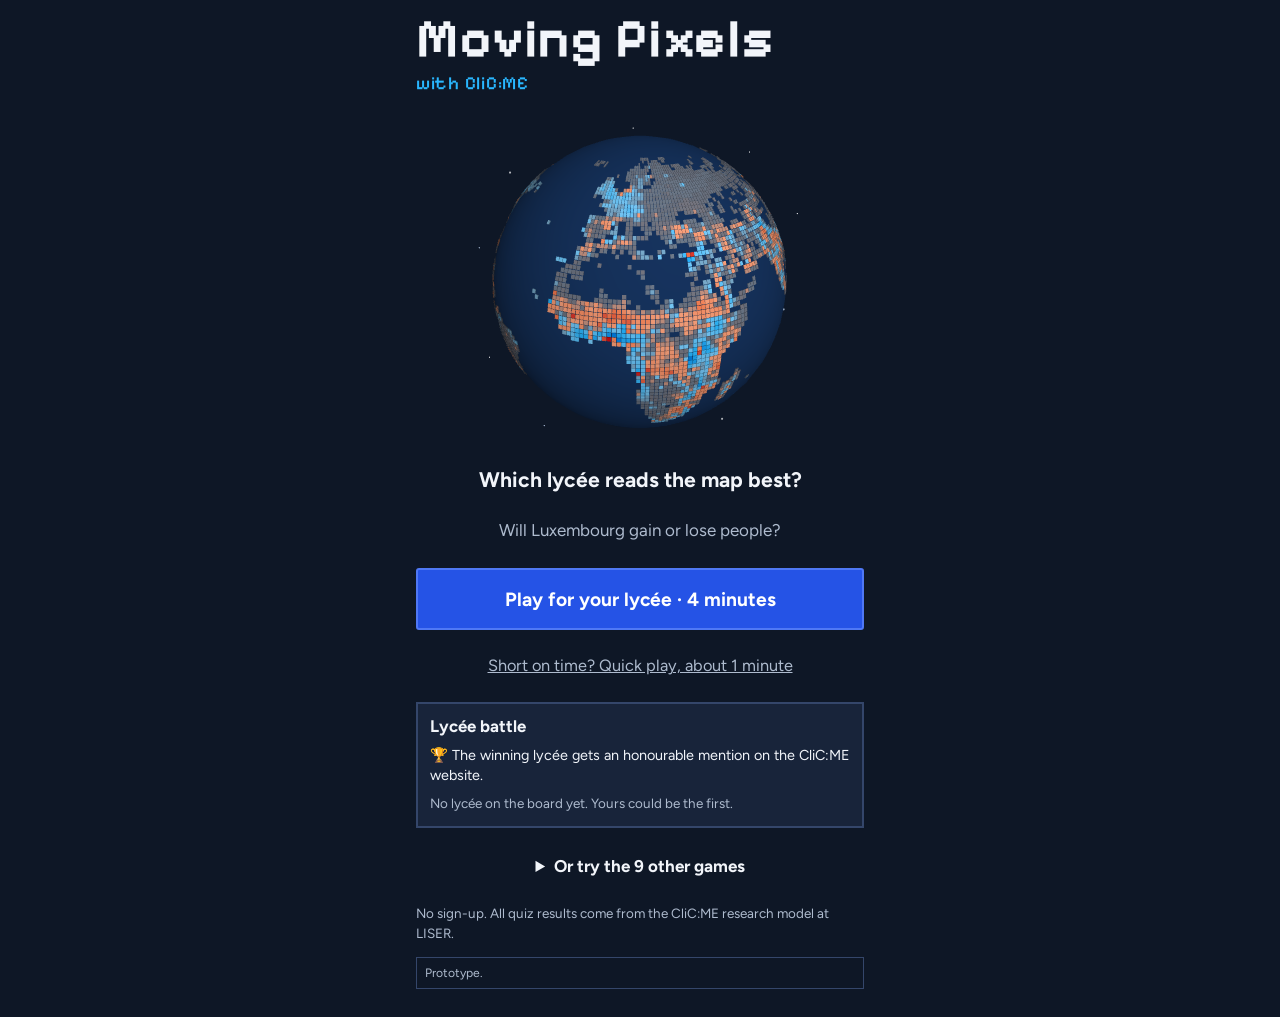
==== commit 7d420bb6: "Update prototype flag wording in index.html Removed wording regarding review from the prototype flag" ====
--- a/moving-pixels/index.html
+++ b/moving-pixels/index.html
@@ -891,7 +891,7 @@
       </div>
     </details>
     <p class="small">No sign-up. All quiz results come from the CliC:ME research model at LISER.</p>
-    <p class="flag">Prototype. Wording and numbers still need the CliC:ME team's review.</p>`;
+    <p class="flag">Prototype.</p>`;
   const hero = $('#hero');
   if (!globe3D(hero, { t: 3 })) { hero.className = 'world'; drawWorld(hero, D.world.lo); }
   $('#play').onclick = () => setupScreen(FULL);
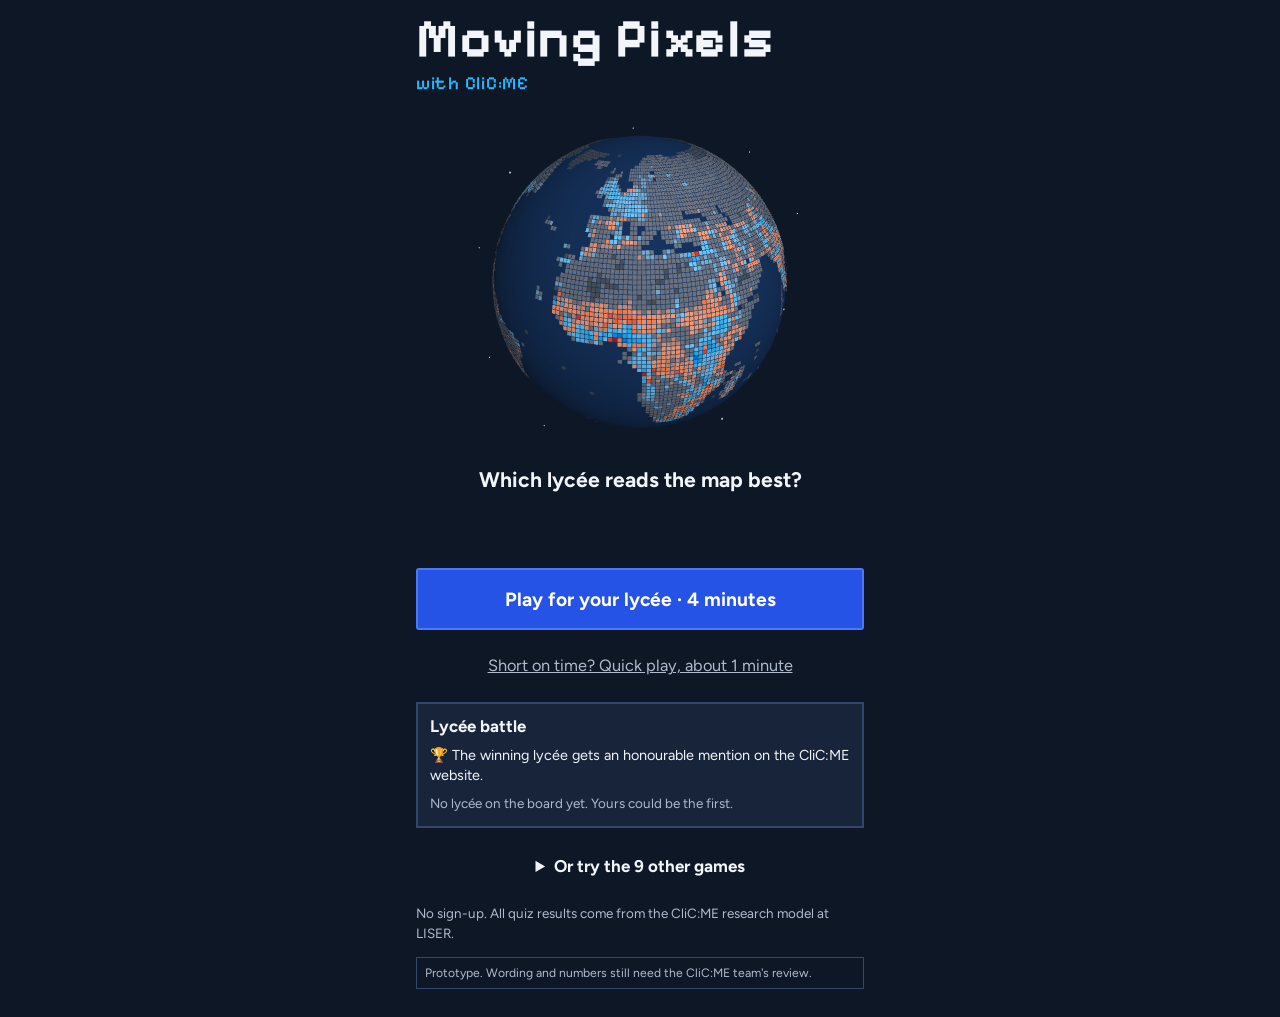
==== commit f904ca35: "Add files via upload" ====
--- a/moving-pixels/index.html
+++ b/moving-pixels/index.html
@@ -49,6 +49,16 @@
 .scoreline { font-size: .92rem; background: var(--panel); border-left: 3px solid var(--gain); padding: 8px 10px; }
 .chip { align-self: flex-start; display: flex; flex-direction: column; gap: 1px; font-size: .8rem; line-height: 1.3; color: var(--text); background: var(--panel); border: 1px solid var(--line); border-left: 3px solid var(--gain); padding: 5px 10px; border-radius: 3px; }
 .chip .c2 { color: var(--muted); font-size: .76rem; }
+.chipf { flex-direction: row; align-items: center; gap: 8px; }
+.chipf > span { display: flex; flex-direction: column; gap: 1px; }
+.sbadge { display: inline-flex; align-items: center; gap: 8px; font-size: .9rem; }
+.sbadge small { display: block; color: var(--muted); font-size: .8rem; }
+.futbig { display: flex; gap: 14px; align-items: center; background: var(--panel); border: 2px solid var(--line); padding: 14px; }
+.futpic { font-size: 2.4rem; line-height: 1; }
+.futrow { display: grid; grid-template-columns: repeat(4, minmax(0, 1fr)); gap: 6px; text-align: center; }
+.futrow > div { display: flex; flex-direction: column; align-items: center; gap: 2px; padding: 6px 2px; border: 1px solid var(--line); opacity: .65; }
+.futrow > div.on { opacity: 1; border-color: var(--text); background: var(--panel-2); }
+.futrow small { font-size: .74rem; color: var(--muted); line-height: 1.25; }
 .bridge { color: var(--gain); font-weight: 700; font-size: .95rem; }
 .small { font-size: .84rem; color: var(--muted); }
 .stack { display: flex; flex-direction: column; gap: 14px; }
@@ -266,7 +276,7 @@
   <main id="screen" class="stack"></main>
 </div>
 
-<script type="application/json" id="gamedata">{"pool":[{"iso":"ITA","name":"Italy","opts":["Greece","Croatia","Spain"],"map":{"n":96,"c":82,"r":96,"s":"................................5543566.........................................................................15646656......................................................................33..554555563....................................................................334.34444554645..................................................................333444555556553333656554.............................................33.....6....33333.55543543333466566666............................................54.....66..3333.434555543333566555656............................................555....566664354434455555546565555565.............................................5555...6666555555345555.54556655555556...........................................355556666666565554254445555656553555556......................................6553345555666666655565.544455566555555555555...................................66656555555556666666566555454446555555555555155...................................6655444555555666665555555555545555555553010030055..................................5665544554455555555555555555555555555400000...54..................................65655544444455555555544545555555555540505..........................................4555444444445544444444444555555555105.............................................55544444445544414444444444555555510............................................6355554444444444334334444444444445550003..........................................5455443344333443333444444433344445530000..........................................55544433333333333444444444444344455100000..........................................5443333333333334555444444444444444001100............................................533333334334445655554444444444440010.............................................3443333333444555555555544444444440110............................................43443333333455566665555555444444444100............................................534333333345535566665555555554444444010............................................343333334555...51665555655545544444400.............................................3434444544......555545546555555544441...............................................4.44444........555355555555554444444................................................3444............01555554444534444544.............................................4344..............01444434445544444444............................................43.................124443334555544444455.............................................................1044333445454554444445............................................................14444344444444444444445...........................................................444444444444444444444444...........................................................24444444443444444444444...........................................................034444444434444344444444...........................................................44454434334433333444444..........................................................434344333433332224444444..........................................................3.3333333333322223354433........................................................44..42033332232211134444433........................................................3...1133333223112334545333.............................................................4333334322111355553333.............................................................1334434432113344443412..........................................................443.234455412115544444444..............................................................445555202224433354531..............................................................256552114124432344233.............................................................5556421253332324443212..............................................................14210554222333332421131323333......................................................0111354413234432111233333333.......................................................11355654554343311122333433........................................................4011555545332211112333333...........................................................41015556552221122333333...........................................................3210435652233222233323322.................................3.3.......................2000541323243222333333323...............................325.............................224323332233333323333.......................3...334333............................012334333232222333333333...................33...433333.............................133333333332222333333333..................333333323333.............................334344333332222333333333.................333333323233...........................66..3444433322222233333333333...............23334333333...............................44.34333333332223333333334..............22332333333...................................34343332233333323333333..............3332133233...................................33333333332323..3333333..............3333333333...................................3343533333331...33333333.............333333333....................................4343333333332.......33333............1333333233.....................................5443433333.........4333............133333.434.....................................43.4343343.........444.............3233323334.........................................44433...........34.............313333343..........................................33333............4.............333333333..........................................4333333........................333333323..........................................45333334.......................333333334...........................................434354334.....................333323334...........................................43343433......................333333334...........................................44333333.....................433333..44............................................4433433......................33334................................................44433334......................444.................................................3333344...........................................................................3343............................................................................33343....................................................................3.44.....333333......................................................................4.....234333......................................................................3.....33333.......................................................4..44.............33333433........................................................44.3444.......44343333543.....................................................4..44444334443334333334333343.......................................................444344333333322453333..333.........................................................44443444333323333331..............................................................4344433433332322141................................................................444334432323322312..................................................................4444433222223234....................................................................3434333312432......................................................................4444333333222.......................................................................444333223334..........................................................................43323344...........................................................................3434344..........................................................44...............453443...........................................................44.................4324.......................","lat":41.875,"lon":12.561},"note":"North and south of Italy move in different directions in this scenario: blue dominates the north, with more red further down the boot.","hzNote":"Floods come first here, ahead of temperature and sea-level rise.","m1":489279.866,"pct":1.559,"m2":1124242.19,"m3":634962.323,"t0":31385839.901,"m3hz":[217441.281,285237.174,178937.201,-46653.332],"m1hz":[498217.766,-70103.77,78321.487,-17155.617]},{"iso":"JPN","name":"Japan","opts":["Philippines","New Zealand","United Kingdom"],"map":{"n":96,"c":86,"r":96,"s":"................................................................32..................................................................................3.3332................................................................................3.33.21..................................................................................33332.................................................................................33333.................................................................................333333................................................................................3333..33.............................................................................33.3333333............................................................................4333333333333.....3...................................................................333333..353333...33..................................................................3333333333334343333...................................................................33333333.3333333333...................................................................33333343...333334344..................................................................33333343343333343443.3...........................................................333333333.3344333333333333............................................................333333333333333433333333..............................................................3343334333333333333.................................................................3333333333333..3333..................................................................33.333333.33433.333...................................................................333..333...33333.33.................................................................3.3333.........33333..................................................................3..33333.........333......................................................................3333...........3.....................................................................333333................................................................................333...................................................................................333.34..................................................................................4.3543................................................................................333.44................................................................................143343...............................................................................3242420..............................................................................33443543..............................................................................333334444.............................................................................4344434433............................................................................3434433333............................................................................133.544333...........................................................................41433444333............................................................................4444433333............................................................................44443443333...........................................................................44443344434...........................................................................3343433443...........................................................................44343343333...........................................................................3433444344...........................................................................4443455444............................................................................3443444443...........................................................................33.34444432......................................................................3....33.434430.3.....................................................................43....43354450........................................................................44..4443334441........................................................................3..4443.4553331..........................................................................544333444444.................................................................54......4443333444443................................................................445.....45444333433433...............................................................545....4444444344533433................................................................55.554454445.44653334.................................................................55.355645.46665534335................................................................355455453555454543345.................................................................555555554565354424444...............................................................55555555443334223223455................................................44.............35555554344243311324544...............................................44.............544654554535453565164554..............................................................455654443444344565145566.........................................................44...44.4444434433355656056555..............................................44.4..5555564.445455555455433556660152..............................................444444444554664454554565544344556666.460.............................................35445556555455554544640665444455561065564.............................................5555544555556555663550066554455515...555.............................................54556545555653566655451666666665.55...56.............................................44554456434331125063655360635555..45.5...................................3..........44345455443003...110056550.0660545..4......................................3.......4.4444403532031343.22.00444543...............................................34.......545554542333..4555234654544455...............................................33.......2455544.4.4..556530..444335...............3...........................................4140444..5445565550.555.344.....................................................4...545.....44.5545434354..54335......................................................4.555555.4....4444454.34....4344......................................................55155544444.34544443444......34....................................................5.54555654556..354435....4.............................................................4355006445544...4444................................................................45..543154555554.44444................................4...............................4...553524454444..444................................................................5....55551455344...444................................................................5......440433344............................................................................444344334.............................................................................444444344..............................................................................23444534..............................................................................4444445.............................................................................3.4443454.............................................................................4..444554...............................................................................4445444...............................................................................444454..................................................................................444...........................................................................................................................................................................4.....................................................................................4...................................................................................3.4..................................................................................33.4..........................................................................","lat":37.875,"lon":137.228},"note":"An island chain, pixel by pixel. Japan gains adults overall in this scenario, about 250,000.","hzNote":"Sea-level rise dominates in this coastal country.","m1":250732.516,"pct":0.52,"m2":607364.76,"m3":356632.244,"t0":48228543.918,"m3hz":[67364.217,47870.422,295719.295,-54321.69],"m1hz":[99235.507,123880.683,24003.957,3612.369]},{"iso":"PRT","name":"Portugal","opts":["Spain","Ireland","Chile"],"map":{"n":96,"c":48,"r":96,"s":"..................4...........................................555555........................................65555555.......................................55555554..............4....2....................55554554..............33153.5.4...............5555555544..445445.4..444244434313..............4555555544.444555455.544443424344...............5455555544444555554554443332113323..............455555555444455555554554351332333...............5555554455444444454555444343144333333............5555555455554455555544433332333334.11...........5555555545555555555544431333423333221...........5551554555554445555443332313343444230...........5564555555555445555444233234.5554433............44545445555555555554443333144454541..............554555565555555555444443144555532...............5444554444555545444444444445555.................45635544455555554444442444.555..................33335554455554424424134344444....................4554444555544455434443342444....................54444445455555545344424.344.....................554444454455556544453033........................55444444445435554443233321......................54544444444435544444333333......................34543444441436645343333.22.....................124434445443345435643033332......................13334444432233131444102332.....................134344433432122243343313332.....................024344444334335632333433333.....................134333444333232333133133332....................2443243463232321233441331332....................4342333332221145443.33313333...................43422323322332223354113313331...................342432333123313314443433333434..................34242233333323333545223233214...................52233313333333333433123333.33..................14142321333333333333333233.......................51323122223333333333232233......................1033232233333333333233323322...................44423113333333333333232333332...................32442323333333333233132323232...................43432333333313333333222222332..................544434333333333333332323222222..................3344334332333233333333322222...................4334424434443333333331232..22...................55454343433433333333323222.22...................54554442443433323333033.2.221...................55444444432443163333322.........................5355454434433233233332........................554542444334433332333223332.....................445444543333442233333332232....................5544454543343443333333333433...................55355554454432333333333333234...................606565555544453333333352333333..................6661666545443433332333343.1333..................6600666655456332333333643336411................666666666444453333333333413333222...............6666666004444633333.34341343332.222.............6160666005434213433.36334444.3232212............06666600544454333323333233323331221.............66666600134444333..133.34222232322.............660666.0114625333..3.34336423232222.............666666..13644333333..4313322332320..............666666.0162433333534425443.322132.................6....0455454434243443.33332.33...................55304555456463433313622233.33....................5534555343133534223321233322.....................55554.26333345313333233322......................55....334..33.563233212422.....................55.....53.33.32223513322222...........................2332433335352232223223..........................033443.635132233.323332.........................433413.335123.22.3..333.........................534445233222232322232021........................534534533335225222223322312.....................563.3633332232222222323202.....................53333343532434125122.33.22......................555363412322131123222322........................453..334333424222322223..........................5334334432.2322222220...........................5333536342313342.21213..........................543333335232022222023...........................353.43.643433222.23.............................4533356334332223222............................3443.3..531343222322.............................343.3.3.4331322223..............................343333..43343323310.............................333.333333433505021............................56...364133355550.52............................66.65650103355.00.51............................616631.55436555555534...........................66.16021555550.5..511..........................5514655565155535615115...........................6560465665525553614............................5666..6555555543315.............................6............0020.......................","lat":39.583,"lon":-7.855},"note":"Portugal gains adults overall in this scenario, with the strongest blue along the Atlantic coast.","hzNote":"Temperature comes first, with floods close behind.","m1":212065.811,"pct":3.143,"m2":478017.757,"m3":265951.946,"t0":6748263.203,"m3hz":[131057.188,101882.689,35723.118,-2711.049],"m1hz":[263890.052,-57903.191,4596.308,1482.641]},{"iso":"EGY","name":"Egypt","opts":["Sudan","Iraq","Pakistan"],"map":{"n":96,"c":96,"r":88,"s":"55..5555......................................2..055...6.........................................4.45355....25.5...........................1061541551005...............................................5.....4..5552.....................0001555105110001..............................................4.....4...4434..4...............006210100000000000..6............555........................44........4........45..............5050000215655600000.061....3.335155555..........................4..............4444444455......651554005555526565553000515453433455555......................................3.3......44.43...66666500055555156555411063465.........5.5................................3...33.............55555666654455551445552131551........3..4.5.55..................................333..............4.5556.6544545554225211552554......33.3546.45............................3.......3......................44442553244512355555...............33...........................3...............................344424544555555555555....33...35....3..........................................................3..3122454565545555654....33.333...................................................................24225555655545...555...3..3......55.................................3.....3.....................4.3455555566655.15155..3.3........5.3.....................................3.................3.......555551655655.1555.3333......53..3................................................................556566545....55544.....34......3........................................3....3...............33.35556545636555.144....4........3.................................................................5.555...3355..44......4........3....................3.......2...............3...........4...3..343555.3...35..4444...........3.3..........................................................64445545555....3.33.44.....44......4.4........................3...................................455552455........5.44.4..4.....44..4.................3333.......................................44554555.........5.444....4...4..44....................2123..333...............................334444443.........34..4444.4....4.44............................3...............................3..44354..3.....444...4444.4....44.4...........................3.33.............................33.44544...3....4.4....444...4.....4..........................3.3................................3.55433............4..44.4...4...............................333...............................3444543.............4..44.....................................3..................................345443.............4..44....3.4.44................................3.................65..........44544..........4...444.44.4.....4.................................................6556..........4443................44..44.........................................................666..........4453.........3...4...4...44.4............................................................3......4154.................41...4..4.43..................................................4.5..........44543................4443..444444..............................................................3.4453................44.4....4443................................................5...............3443.3........3........44....44.....................................................3...........44543.........3.3....4.4.............................................................3..........44443................4.44............................................................3.....33...44534...........3.......4..4...............................................................33...445544....3.....3.4...4..4...........................................3.....................33.....45543.3........44.4.4.442.......................................3.......33...............33......444343.3.......4......44...............................................44...3...........3.......33424..33......4.......44................................................3.......................33453333..............54..............................................2.........................3444...................3.............................................4...........................34444.........4.......3..........................................................................44543...3....3.......4............................................23......................3.....44434..3..............4.............................................................3......3....343442..3...3.......................................................................333.3..3......43443....33..........3.............................................................3.....3.......4344234443..........4...................................................................3.........344233333.........33............................................................3.....3....3.....3334.433..........4................................................33..........3......3...........2..44............4.................................................34........3....3.33........3.4.553........................................................3.....34433.....3....3...........34.341..............3.................................................34333....3...33.............341...............33.................................................333.........33...33........232................3.................3.........................3..............33.43..3..........1243..33...........34...............................3....................33..33..33.......3......33242233...........3...................................3...............33.......33...............3242......3.....4.44................3...............................3.33........3...3.........3.22222.33334...4.4443..................3..........................3..............3..33...........2.22..........4.4..4..................3............3....3.......................2..................3...........4...44...............3..................3......33.....3..........1..............3..222..........44...3..............3..................3.............3...........1.............3...523.23........44....................3.........................................3.....33....3...3.22122..........4...2..............3.33..........3.....................33.....3..........3333..3.2222.........3.4...43.............3......................33.3.....33..3..3.3....3.........3.3...22............45.....2.........................3.3....3..............3....3...............3.....21.....2.......................................33.33....................3.........3............223..3............4..442.........................3..................................................3.............................3................3...............3........................33......3.33.2......4.................33..............3................3.........3.....3..................3...........................3....................................3...................3..........333..............3..........3....3............3.........................3.........................333........1..................................................................................................3.............................................................3..............................1.........................3...............................................3.....................442333..................................................33.............2.3...3...................3......................................................3.........3...2..........3......................................................................3..........3..2...................33...............................................3.3........3..............332....3.............................................................333...............3..........................2...3.....................33.........................3.......................3...3....33.....2.2..2..........................................................................3.....3..........2...................................................3...3......................33....3..............2...........................................................................3.3.3...........................................................................................3..................4...44.444......44554.4","lat":26.812,"lon":30.915},"note":"Pixels appear only where people live. That thin line is the Nile, and almost everyone in Egypt lives along it.","hzNote":"Sea-level rise accounts for most of it. The low-lying Nile Delta is exposed.","m1":-389952.104,"pct":-0.214,"m2":4790554.6,"m3":5180506.704,"t0":182384756.5,"m3hz":[1010978.659,164127.725,4001393.239,4007.081],"m1hz":[6838.071,133301.921,-479774.626,-50317.47]},{"iso":"BGD","name":"Bangladesh","opts":["Myanmar","Nepal","Sri Lanka"],"map":{"n":96,"c":68,"r":96,"s":".....3..................................................................34...................................................................334..................................................................3333...45..........................................................33333...35.........................................................4443332.3.33........................................................344433223224......................................................33334333212203.......53.............................................3333333255322243.....450...........................................333355333332333434...4232...........................................33333333333333215324233110.........................................334433333334433322225322111.........................................33334433353333332222322211...........................................3333333333355322453222411..............................................3333332333322453222211...............................................3333534553321532212110..............................................4335535554234533113211...............................................334435354534544421111................................................35454355434353422111.....................................................35531246121111.....................................................345542156221111......................................................35541211111111.......................................................333331221111111134...........................................3.33.3.32226111311112111232.............21.........................3333332222223326101111211132222221233333112233235442231123..........32333232223322421511112132111222222223133522134331212111313.........3332233222325332112111223222131112212123222222234322443121223....3..233321222341441221.132222222342223221122213122355423653111223...321232322332123222532111112212222313332322312433233345456533323334..22323332221223220353114212222223224333332232213333223555434325.....323233322222112223332226235222212235533333323223352234555325335.....32323332431222232263432422322.112221232333333113325343253232346.....32422232222221122221312432122222213413233322623224333252436.35......33343323322123222221212322132213212322222332122153355442235555......3333132222244422221221243111122321121222222252233555543454555.........33333343442331323222146211012322222333452211133234444554555...........322254441442112104235110111232332334522111325354444554435..............3334312232222223233121122322221234321222233533556564...................433233222122123222311333353212312122344223365545....................343232223322223323211223345130313111254654444444...................3333.22222222242222211323342366325510352034333......................321344433221223523332244433435343233565533.4.........................455502245342222333233246662335533466555.............................45555433334332223334445666526533233552.............................255555555434323323345435666135443154554............................2344134445543323323455445066540556655545...........................34422254455544222233344454566464556635562...........................3233220333553222333333444346666535665663...........3.3..............332255233332642233333233545506665656662..............................313342231432322333542235455065554556655...........3..................33422233333542333254323454555435543666...........3....4..............35022233335542223332212533345535556666..........3...................33324343333333222142332333344235565665.........335..3...............3324232333333322211335343.3326456655650.......3404.43...............4222233333333332122433333343.5225556655......34333343...............3.3430443333354212354333334336506664665.2....3441.2.20.................333255334355212233313343335635264553.2....333231.24................3333333333333332233333333344336336052.33....34424.23................4333333333153333223453313.44243335651553...24222.3123...............33333333343333423355533122..4633355136505.35.3333234................32333333345334432355533412..155336515224423353331.23..................3333331025333053255533222..4433663422.3333342.3....1...............43103311005333343455553034..43313323363533233543331.6...............54001300023343333533565215...4413353...323322.422.1.................324003321134553333353653.53..45233.....43.242..3331..................53001323135313434343333.235..53322.....5365644131.52................432131232342335535233333133....663...3..6503363.23..................431132012151433353345333.25.........133.56353104561.................5421013...10053333133333.3331........36..61111642.2.................445011...2010353334554442131...11........006341655.2................135521.....30453534443443443...62........6.53466536.................110213.....3215343444323.444.3.662........6614655236.................2............4.5444445.4343.5.61..........602325234.................4............4555352455243..3.3...........6216252334..................3..........5.4443...3331................6531213.354...............3............555454.3.443.................612133..3.5..............................4.4544......................6.233...46..............................4544...4...................50.5333.3.5...............................54........................602221..344.........................................................0562232.3...........................................................2200..3..4..........................................................33.0.33...3.........................................................33003.3...3..........................................................600323..43..........................................................00022................................................................5033.................................................................233.................................................................32..................................................................22...................................................................13...................................................................1...................................................................2...................................................................4....................................................................1...................................................................3...................................................................6....","lat":23.687,"lon":90.311},"note":"1.66 million adults move out of their home area and 1.64 million move in, so the country's net change is close to zero. A small total can hide a lot of moves.","hzNote":"You might expect the sea here. In this scenario temperature comes first.","m1":-16547.862,"pct":-0.013,"m2":1640979.512,"m3":1657527.374,"t0":122943450.25,"m3hz":[787446.098,416322.414,424592.309,29166.553],"m1hz":[18840.423,126276.381,-20475.731,-141188.935]},{"iso":"MEX","name":"Mexico","opts":["Guatemala","Colombia","Chile"],"map":{"n":96,"c":96,"r":63,"s":"66646553........................................................................................65452552.........................................................................................132.3.......4...................................................................................64..........333.............33..2................................................................533......3...333.5...4....433..333..............................................................54.3.2.....233333333.33.3444...3.................................................................0.33......1203333333333234.3....333.............................................................0..63.......233253333..33443.43...33...............................................................33........333233323233332.2...333.............................................................3.33........333332.02..3322313..333................................................................333......33.23.2223.5.1...3..3.321......3........................................................03.......3.12122.334211223.3333.2....3333355...................................................0.1.3....33341.2.234353121223333432..3.343.45.....................................................3.5....31333223.3.432111202.33433333....3446....................................................6.......33332233444331112101....333.3..3.355....................................................42........32.2234454331133.11.3333.3..3..344....................................................05.2......53.2223454452232.113.33133..3343.544................................................5...11........112233545533.33.11333333.33.32..424.....................................................5.4.....111223445443221.212333.3..3345.4435.................................................4....33......1111334544321102133232.332253.1413........................................................1......1122344444321122322.....2343311423...............................................................21524444323312..13.....23331121133......................................................3........33333443333323..33123.3.31215432321............................................................463113334332.23332200312..2106544235552...................................................3......433323444..3232..610222331145544134541.................................................4533.......2221345421334345040.02314455222344.2.................................................543.........1113354345554.54.333.3342453333442..................................................4............26224333455333333332223245433454.....................................................4...........4312332445332133333333124333434........................................................5.........222333424542223333333113331344.......................................................431.........42334123131213333.31212313444........................................................635.........223232.221122333.21102233344.........................................................542........6422.45322211232333213233444.........................................................55..........332112333222232323332321344......................................................................12212322311113322332322344.......................................................................1321332223401212323333334.......................................................................2332333532002221221335345.......................................................................13222211255113113223334344.......................................................................16542121351114322223544443...........................11.........................................55532121551212112204413443.......................0101133010.....................................42211535165501102423332442......................16333154401.....................................01340200165411002511234334......................13513255306....................................1111100415655111111211232442.....................155333130......................................21541665255552112121010133243...................11235213.0.......................................16666666441355240001621242543.................101131423..........................................5666666154443350000401125543.................1012..251..........................................33655542553444400000000234335................00.2.2113............................................021452455444560055500125422..............101....1351..............................................1543444444465644124214321113.......61...0011.3.410...............................................3434433344545421234111211223..226521121122..213...................................................434333344443332244443322224346663411201...212......................................................443333544443454333222222235456425420.............................................................4333435545434433332212223435434455................................................................4423334453434543321233334445433...................................................................353444433335433332.32355443433....................................................................32334333433333333344545423333......................................................................333343443334223344335333332........................................................................24443333....24433334433...........................................................................4334.......134333...........................................................................................2345.............................................................................................234..............................................................................................55...............................................................................................3.................","lat":23.625,"lon":-101.918},"note":"The gaps in the north are deserts with few inhabitants. Pixels only exist where people live.","hzNote":"Floods come first by a wide margin.","m1":-860359.105,"pct":-1.199,"m2":-233386.686,"m3":626972.42,"t0":71757296.151,"m3hz":[29320.66,450194.529,177763.595,-30306.364],"m1hz":[-190483.435,-646554.523,-24030.444,709.296]},{"iso":"NGA","name":"Nigeria","opts":["Ghana","Cameroon","Côte d'Ivoire"],"map":{"n":96,"c":96,"r":78,"s":".................2...12122....................................................................................1111121222211111.......................................................13......................112112212321111212...................................................0223333..................122112222122112222112.................................................332333333.................2221122221111222211123.......1220................3322223333333......33233332333.................1211221221222223121233.....44214124............23332221233323344....23333333333.................32112111141222221121234.0125121212433.........2222222222223322223231333333333203................21141122232221222212224120351111510241.......2221221222122322222332333333231223................3121231111122221323313133423312014224421111111211112122112222322232223313223233333.............11232124111222221123212213442114245431122222212211112222222234322332222333233313323............111111222112111233212231312334445565220312221121213212222222233322222342334343323333...........3121111111212222322231322131234335555423114321322211012233233222322222443233433122333............311112222222212223323312212311211445341113223422111211222323233333222343333343444233032........12321111122111231331334202213434444452131243311111321222233332333332224433333334432342343.......22311211431121112221122222231114444331111311112222212122232333333333324334333333434233232.......12220322232211222222222332233133444223000212111321231132333333323333334433333233231243344.......12221122222222222232332233233324443210000202133321211222323332333323333223330033233333333.......1222111111111122213323333331444444200202001103221121122322331323233133332333113333333223.......221121132122233322322222333443445411112101221112222212122232332233333333333333333333332333......322211122222133323333233344444454543333112222201113212212133333323233332333333333312323333......2222222232223333333433333443554445444421002320121331122211233333233333333333333333333321.........22.32111222332233334333333445434442224340433222221222212233332222332333333333333333423...........2332222123333222233433232434434414423443343333311333212333332323333333331233333324..............333333322223322333343214443343443444344513333331333222132233332223333333323.33334...............333333232333323333332444445343443234424543333212333223214333334233333232223333444...............33323233222222332332443434542444244544456444343233233323333433233333323222323344.................333332223333222343233243455341224333555544433223333321333432333324332333223244.................3323232233333333343222333444211542554241535432333333321333423424323333333333344................44433332333333343332223333342354444245534434333343132213323456323323322233333444................544.3121333333333333333332334455445534553323333433231323223445432222133333343456................33533.3333333333333233333333443455555242543144321422332322344323333224333333245.................333332333333333333323333233334554555554551044443321134212234453344433333333334................34333331332333343333332233333344545554554352005433332443..3332455543333333323333................43332334333333443334332333334333445545555541022433233432113322544444333333333333...............432112232233334333324323334433444334454555621122144333233223223333333332333233333..............343324332333333333334333333333344445555554533212124332242322333333332233222333232...............4433134422323333333433233333333334555555534444212112211123223333333333333323333.................4343244532221333333333333333320135255345534553222224420122322333333333323234333...............533444335422312333333333343333322223555444444454433312311123221333333333333323333...............344223245532232353334333333333332220166544444343333111111233222423334334333233223..............2143234545553322333444333333333332223445555545543222110111222211332334333332233233..............115154444555444433423443334333333223445444444545432211111122223333333233432333343...............43325445556534444322223344433233322334444443445444111112121233333333333344433443................355443455.55543234433343233242333333444454444456542223211223333333343333334434..................52555455555555444445333443234333333444444444455554444443222333333333333333443...................56555555555555245345443343354434333333444443444544444334333323333333333333333...................45555555555535544444444453544.44344322234444444444444233333333333333333333333...................55455555555444556666556544455444344234333434443333232333333333333333333333333...................4545555545445555666666665555554433324434433433333332333334333333333333333333....................4455555555555545666666666655444323445444444333333334433333333333333333333..3....................45444555555555555666666666654344344445454444334333344344433333333333333333......................455554455455555566666666666534433444444444444444343334444333333333333333333.....................45545455555555656666666666656544344444544444444444443444443333334333333343......................4455555555555565666656666655555434454455444444444444434434433333334433333.......................44555555555565556566666665555554334455445444444444443344433333333344333333......................4455555555555555556666665555554433435665544444444444433443333333334444334.......................44555555445555555555555655555553344466655444444454344443333.33...3444344........................5555555544455555555544555555555444456666554444444434443433........544445........................445566660506555555554455555555543466666555455444434445443..........3444.........................500066600006555510555555555555554665665445555444444555443..........544..........................000000000.000000005445534555555555555654545454444454565............15.........................................0010045543454556655554565444554444555555..........................................................2004555555555555466655544554444544553............................................................00055555555555556666654454534444445..............................................................105505554555556666665555434445444................................................................2055055455555665566556534455.44.................................................................00300155555555665665555345...55..................................................................50400055555666566555554555..55..................................................................511304555556665665665545555555...................................................................511555555556666666665444555.....................................................................6015555555666666566665255555....................................................................5055555556666666566666054555.....................................................................54355555666666566656650054......................................................................51035555660000666665661245.......................................................................103555241000006666566205........................................................................40040001130000660250600..........................................................................2111011100156600..................................................................................3113.35...............................................................","lat":9.083,"lon":8.665},"note":"The map splits in two: mostly red in the north, mostly blue in the south. About 19 million adults leave their home area here, and about 20 million arrive.","hzNote":"Sea-level rise comes first, far ahead of the other hazards.","m1":1063754.447,"pct":0.103,"m2":20265130.47,"m3":19201376.024,"t0":1028434307.71,"m3hz":[2059380.45,3963100.646,11388788.781,1790106.147],"m1hz":[1607427.224,743426.444,-1432321.154,145221.932]},{"iso":"SEN","name":"Senegal","opts":["Mali","The Gambia","Guinea"],"map":{"n":96,"c":96,"r":72,"s":".......................................1.............................................................................................4422244444441.............................................................................2440424444214444442.................................................................544541544144122222120222414422544...............................................................5.15554444422222333333344444361225.............................................................6564555554522222233333333433222222224..........................................................545661555543432222333333.33332222221222.........................................................655510144443333323333333333332222222111........................................................05552004444433333333333333333322222222111..2....................................................05100214444433333333333333333332232222313142222.................................................00015544444443333333333.3.3333333343333321512222................................................0045544444443333333333333333333333322244432101221...............................................005544544444333333333333333.334344444443...3.2021...............................................0544444444443333333333333333334444444..4.422.11011.............................................1444434555444433344343333334332344455..323...223112.............................................444444444454444544544443333333234446.444443322321131...........................................542154414554546425524444433333334.3445444.43...333111...........................................54431654534455555552555454333443444455.443.333333410155........................................35144555444144555433255555543544333444444.333.333.421152.......................................455443332442243551112311112445544444444333..333333242111151.....................................5654432424312514511111122211555.444444..3.3..333.33.44511.11...................................565443443232142554122131212225534344444.333333333332344.50413..................................665444553243211455512124444414423333.44434.3323333.3.334431.104.................................654245551143211234512122554455433433443444333333333333334444111................................516465555424211455524214543333333333.44444343433333333333334.4141..............................6656666655542212242544244323332333343334433.33333333233333333.41152.............................66666665145122421255455553333325333333333.33333333.3.333333.3...45111.........................66666666552015122401315553433333223333233333333333333333333333333.3.13111.......................6666661135550000001011055333333322333332233333...33333.33333333.3.3.53231......................6566661215215001060110556455343332233323322333333...333..33333...332..33313..................6006666655555530000020111506555222324333333332233333.3333333333333333333.3.12121...............60666666666655543321501131665505124422333223333233333.33333..33..333.333333332223..............6.66666666665541112111616656666621333333333332233343333333333333333333333332.31211.3.................6655515554121601056544633633222333222363233333333333333...3333..3..2...3....313..................665655526625261055054324633322332322233332333333333.333333.333333.2333.3.3.12...................56656556012111521424434533335333333333323233333333.333.3333.3.3.33..332.3232....................166655450110014544414412333333333333333322332333333333333333333333333.3333.20.....................0645510022424444345222233.33233.344422433333333333.33.2333.33.33.3333.31231......................65550010044323144423222232223332433222323333333333333333.33333332333321232......................465500000211243144323123353234424333.5333.333333.3333333333333.332.33223.3333....................21000001111112243212342123333333213343233333333333333333333333331222323.23.3....................003511000441014621111221132433333333333332.3323333233.3333.33.3.223.32..3233.....................004.1111521131141310222124323333233233333233233.2332332332335332.22.32..3.1......................0.0.1644221142415111331111433321221333.2332223.232.33.322333.3313......1........................242.0532211121022111111212333112131332333223.3.3322223333.3322312...23233.......................11..00422511112021112122233321212323523231.332.26221223.3.332..33....3.333......................0.1.0444111151101212125122222122212223343224122112232323333323233....3.333........................3654442111112112102.22.....43121222333.2223.20022334333.3.333...33.3..33........................0.1445442562142022..........22225523121222223222221322333.23332332.33333..........................5445.54525324111..........332.32322223222232221233222323232.33333313...........................05445.43022441112...............21224322222222112323323332223..33322323..............................................444.........2362......2221123333322223.3..333.....3.............................................44402.......122......2325222232332232...322.32.3.231............................................4433144...............401321222.2.333....4123....3.3..1................................64444444433333345445.........51312233112233223....33..2..223221.3..............................0644544434334434342144.....444433..2..3.32223.......232..21..1.2.11.............................144444444433433.34342424511333233442......23........31...11165.2241...............25555555255554444444444334333.3.3.333323204244115......................5151..2.51...............555555555555544444444344344.3333333333322222341142............3........202122.26.1..............24355515555554.44444433333413333333333545322422533..333.......22........22222.21.251............401553455555444244443433343.44333333323325232432.......2..........2.1....222.2222..3............3.015555555555444444444433431333333433235165242222.................2411242.2.22..251............00042555555554444444444444420323212111344215.52222.................31....2...1.2...5...........0000255515555444444544444543322265322243234222422223...3.....2.....11121....26211.2.1...........12..05515.5554444.444..43442223253225223112552442.3......321.51....11111...2..225...1...........0605.6250055544454435514433212221423233222422.222.2......152121111.111111312...22..2.............0.5.10...115.54..5.444....................................1101111111111511.1...22..............5005002455555545555555....................................111411111111151.1115..1222............5106115555555.44445........................................1..11.1111111111111..52225...........5014556.........44.............................................1431111111111542222443............1.56...............................................................411..............................................................................................1...............","lat":14.5,"lon":-14.439},"note":"The empty strip across the middle is The Gambia, a separate country almost surrounded by Senegal.","hzNote":"Temperature comes first, with sea-level rise close behind.","m1":252522.576,"pct":0.441,"m2":3222723.7,"m3":2970201.125,"t0":57312029.096,"m3hz":[1458888.174,449291.367,1107386.914,-45365.331],"m1hz":[-40352.755,117528.404,118272.985,57073.942]},{"iso":"GBR","name":"United Kingdom","opts":["Ireland","Iceland","New Zealand"],"map":{"n":96,"c":50,"r":96,"s":"....................................3................................................33..............................................3331..............................................33...............................................3133..............................................203.................................................33................................................3..................................................................................................................................................................................................................................................................................................3................................................333...............................................34.3..............................................333...............................................3.3...............................................................................................3333.................................3.....43333333333................................33.....3.....4.333..............................6333....64..3.3..33..............................3334.....33..3...3................................3.33.....33..43333................................33.....3.46.3433..................................33....33333..3333................................43.....333.3.3333..33.33..3......................33...34.643333333333333333333.....................33.3343.6533.3333333333333333.....................3...3433444..34333.3333333333.....................33...656333..333333333333333......................43.....543333334.333.3333333...........................333.3...3..333.3333333.......................4.......333.33333...3..3333...............................55333....3353.33333............................645443333.33333333333............................3.4544333..3333333333............................3...53433.333333333333...............................4433433.33333333333..................................3443343333333333...................................3343333333333....................................3333333333333.333..............................33.333333333333333333............................333..3.3333333333333334...........................333.333.3333333333333455...........................3..333..3333333333334555.............................3.3..333.333333334555.............................3...33333333333346555........................5555.....33333333333455555......................355555....333.333333345555566...................55555555....3333333333455555565...................555555555..33333333335555655666..................55555555563..3.3333..566555666666................555555545555...3......5666565556556..............55555555455544........566666655655666.............55555555555554.........566666655555555............55555.5555554..........5666666655555555............5555.455555............556643635455555.............55...5556.............5.566465544555554...................................56655544444545...................................5565555544444555..................................5566555544443254..................................55566665444023304.................................55555655544003530..........................4........545555544444540.........................344.4444454555565544445510.........................4445444455556555544420531..........................444444445455555554440000.........................444444444455555544444000.4334....................44.4444455455555444454454.444442.....................444444444555554455444444444404....................344445555555444455443444544334....................444445555565454444443444444434....................444445555555445444444444444443...................444444454555444444444444444444...................544.444555555444454444444444443................4444444444544544444444444444444443...............4444444444455543434444444444444433.................44444444444343434444444444444433.................4444.444444444343344444444644434...................44..444444343333344444566666430..........................4444444433344555666661.............................44.5443333445554666550334.......................4...34444334445554566454531.....................35444433344334445554554544554....................4444444433443344455454453400......................4443444444344444555444454402......................44444444434344544330445515.......................444444344444433.45...............................44444444....3.4...5..............................444444544........................................444444444........................................4444....44.......................................4444..............................................4.44..................................","lat":55.395,"lon":-3.189},"note":"The country gains adults overall in this scenario. Most of the deep blue is in England, while much of Scotland barely changes.","hzNote":"Temperature comes first, ahead of floods and sea-level rise.","m1":2395115.742,"pct":4.509,"m2":3341091.532,"m3":945975.79,"t0":53119251.541,"m3hz":[446840.909,313422.561,274351.586,-88639.265],"m1hz":[1290281.913,1009909.6,144216.012,-49291.783]},{"iso":"FRA","name":"France","opts":["Spain","Germany","Poland"],"map":{"n":96,"c":96,"r":93,"s":".............................................665501.........................................................................................5555555........................................................................................555555555.5.....................................................................................655656556554....................................................................................666555555545....................................................................................55555555555555..................................................................................555555555555555.................................................................................544555555555555555..............................................................................135455555555555655...44........................................................................5555554555555555345...44......................................................................5555554544444444445644344....................................................................55555555544444444444544455345.................................................................56565555554445444444444444445444.................................................555555........6655555554554444444444444444344543.................................................55550........55555555555444444444434444434434454544.............................................55551........455555555554444344344443433333444444444444.........................................55510155555.45555555555534444444334333333444344444444444.........................................551045555405555555544454544344434333333334334444444444444.......................................5555555455544455554444666666444543333333333344444443444444444....................................5555555555445555544466666666666533333333333444444444444455445666................................5555555444544555454466665016666653333333333444444444444456666666..................35555.........5555555554444445444356656326666663333333343444434444444455666666...............555555555.....55.555555444444444443333666565666665333333334444443443444444465566............66665555555555555540155555445445444444333356666665666533333333433444444444444456665...........6.66666656665555555555555555444454444443333335666666666533333333333344444444444466665.............66655656565555555555555555545554444443333333656666665433333333333444444444444566666..............555555565555555555555555545544454443343333355366664333333333343433344444444446656...............555555555555555555555555545445444444433333333346663333333333333333345444444556656..............5555555555555555555545545445444444443333333333333333333333333434333344444544566556...............566656555555555555555555444544434444333333333333333333333343333333434444454566555................55555555555555555555555444444444453333333333333333333333344333333334544455566555................53..555555555555555555444455444444433333333333333343333334444334444444445556555........................555555555555555554444444443333333333333333333333443444434444444444545555.........................545555555555444444444443333333333334333333333333433444333444444444456665.............................40055544444444444443333333333343333333334443444443334444445554.56..........................5....300465444444444443333333333333333433333334344444333334444555555.................................13540444444444444334333333333334333333333353443443334444555555....................................55554444444444434444433333333333333334335443443333444555555....................................1.455444444444444343334333333333333334333434443333444455555......................................155555444444444444343433433333333333333345333333344555555.......................................555554444444444444433333333333333333333333333333344555555.....................................5..5544444444444444343333334333333333333333333333334555565..........................................55444444444444344433343434343334433333333433333445554...........................................35545444444444444434344343333333433333333333344454555............................................42044444444444444444444444433333333333333334445454555566...........................................044444444444444444444443333333333333354344455656545666........................................0444444444444444444444444333333333343445544445555534566............................................13444444444444444444443334333334444444445455555545566.........................................00002444444444444444444433433333344444444454455544565666.........................................0011444444444444444443444444333334444444444555544565552.........................................30444444444344444444444434443333344444432445554455566...........................................433444444434444444444444343433333543445434444545555666...........................................344444443444444444444433344433444543544444444534455665.........................................50034444344444444444433433433334345445544454555454656643........................................5420343343444444434333333334433343344554444445545566655.........................................5552244444444444433333333334433343334354444454456556555.........................................44444444444444444333333334333443333445544444534566663...........................................44440344444444443333333334333343333445443344555556666...........................................43640444444444333333333333333353333544443455544556565...........................................4334344333333333333333333333454554455444344454556665653.........................................4353334333333333333333333334444554554443334445655665523.........................................243533333333333333333333333355455544334434444566455455..........................................433333333333333333333333333333445543333334445544333554..........................................433333333333333333333333333333445543333333345543334444..........................................433333333333333333333333333333443433333333334433434454..........................................33333333333333333333333333333335433333333345454332343363443....................................433333333333333333323333333333335433333333335554211223213641....................................333333333333333333233333333333333333333333334433211112123333....................................33333333333333333222223333333333333333333333333331535132333.....................................23333333333333333222223333333333333333333333333331301213333....................................1333333333333333322012232333333333333000044333333322131232......................................333333333333333322111223333333333330400000333344333131332......................................3233333333333333322111222333333333313.0000014344443333333......................................334533333333333332221212222332332210......000544454433334........................................3.32223233323333222222111223122000............4555544544.........................................21222222222222222222222222222203...............554144...........................................3222121123232233222222222222110.................5.0....................55............................65661323333333222222221120........................................55.............................3334663235332333333321100........................................55................................363666...3222333311100......................................4555..........................................664344321110....................................554550............................................55463611121...................................455453..............................................356342.23...................................555455..........................................................................................555443.........................................................................................4343332..........................................................................................333421..........................................................................................213322...........................................................................................13321..........................................................................................111111...........................................................................................1131............................................................................................2112.............................................................................................12..................................................................................................","lat":46.229,"lon":2.228},"note":"France gains about 1.1 million adults overall in this scenario, but its southern edge turns red.","hzNote":"Floods come first by a wide margin.","m1":1133520.409,"pct":1.695,"m2":2616185.103,"m3":1482664.694,"t0":66887270.742,"m3hz":[289252.305,1176462.961,122194.065,-105244.636],"m1hz":[1089460.805,-38046.23,126766.944,-44661.11]},{"iso":"ESP","name":"Spain","opts":["France","Portugal","Italy"],"map":{"n":96,"c":96,"r":73,"s":"........554444..........................................................................................455455..........5.............................................................................44454554455555555554554.........552.............................................................4454545545555555554444444433455555545.565...................................................54543454444444545445554444344444445555555656555656655.........................................45455554545444454444444444434344524443344555555556565554........................................55554544544444355444555424354333423.222333345555555555444.......................................555545545544444343444445433433334332224333322224555442212243....................................5555435454544443543333344332332433331123333121011112121111.1.....................................4554554444444345433544432433332332311233332011101111111111234445.....5565.......................454555444444445333444244432332322233333333210121111001001111244444445566556.....................3.4554544443355324445444324323223323333333300000110000011111111304454566556......................454544444444443334444423222322222333233232000010011000111111123222445555555655666.5555...........45554444443434444554443232323333323333233000000000000111.11122112244555555555655554555..........3444554432544455543333123323333333333334.1.000000001111111121111223454555555555554441..........454444344434233444343332222221233333333323101121001001111111211111223224555555555552542..........54...544434344443333322332133343323332333313322100111111121111111122253355555544562522..........4...55444343...43344232221212233333333333332222212221211111111111111111255545555666555...............4....4.....233322321233322333333233331222222222211111111111111111124541155566665...........................3242232332132423443333333332222221221114411111111011111254425255655...............................1342323222213222223333333232222222211111311111111111135543211665................................33232411222122223333333332322233222111111411111000011255322411.................................22232233222222332323333333333222222211111112111100101112533460................................33232343232332233323233332333323233122111111111111000011112341..................................2342232233232122223236532323232333222111111111111000011441....................................334243222433222212222265403324333222122111111111111100000........................................3332332322332211232546104443333323221221111111111110001.........................................123333332323222232256602533333323322121111111111111000..........................................2343423433223333233060025333434233221211111112000000100.........................................333344433334333234010656043333322333221111111100101105..........................................33324433322344422200166665434333333.21111111120000000...........................................3344333343243433360400055553333343.32211111211000012...........................................32322333143344333115565515113333333333211111112000111...........................................223332334232343333444446652543344333332110111001001..............................................23333333333343444442434545333333443331200110010011.........................6666................32333333333333444324346433333333333221222002000011.....................6....6666................3333333233333443434324433333333333422132100000001...................6666.......6................2333333333333344423333333333333433331122101110101..................6666666..................33333223333.32333333223422333333433333342331111111112.................66566666...................232322333333333332333243433433333333333322111111116...................5.66666...................433222332323333333233223333333333333233332111111141.....................6666.....................33322322333333333312333333333334343333333231221420.......................6.......................32222323333223332433333333333333333333223112434514..............................................32222222233333323333333333333333333333332122244540.........555...................................2222322233223323333333333333333342334223221545555.........556..................................2322222222222233333333233333333333333332233344455555.......54..................................32222222122222233334334433333333333443332222245555555........15.................................2222222222322222333333333333333342.222333232454555555........5.................................32222222222222333233332332233333333222333354445555555...........................................32223222223222233223333.3..34333223333332342545555...............................................32222222222223333233333..33322333.331333332225555................................................13222222222233332322333333223333333323332245555..................................................3432223242.3.333122232333333333333223332235550................................................33433333323333333323222323322323333333332212355.................................................4.333433333333333323132222333333334344334211255................................................33333343433333333332222223233233333254442124545.................................................443333333233323333332223223222333343445333233455...............................................3443433333333333333333332333222343434455323433...................................................4334333333433333333333333233234443343434345.....................................................44442434333333323333333333353333453434344.......................................................14434443312333333333333233334333344434444...........................................................43310013333444343343333344.434444444..............................................................4100023334444344443443444334543444...............................................................21233334444444444434343344544444................................................................5443344344444444444444444444.144................................................................444443344444444...........4......................................................................0244344434444...................................................................................2434444445......................................................................................44445444.........................................................................................4443444...........................................................................................4424.............................................................................................54................................................................................................50...................................................................","lat":39.833,"lon":-2.501},"note":"Spain's moves almost cancel out: about 580,000 adults leave their home area and about 560,000 arrive.","hzNote":"Floods come first, well ahead of temperature.","m1":-18804.913,"pct":-0.056,"m2":562513.163,"m3":581318.076,"t0":33404789.483,"m3hz":[144477.921,428239.054,72171.867,-63570.766],"m1hz":[506324.267,-596500.614,96911.997,-25540.562]},{"iso":"DEU","name":"Germany","opts":["Poland","France","Austria"],"map":{"n":96,"c":71,"r":96,"s":"...................5.....................................................................01..00....................................................................00155.666............................................................00.005556566...........................................................50.00556666560........................44...................................0155665663.......................34444...............................3.02655555555.....003.........4....31334.................................00403655545......45.........3100.0344................................0000000566655555.45..........021103333354..............................00000005556556655235.........233233441.4.................................030500655555555543.......2333434544....................................00054056565555555....342333434334400321................................001355555556555.....234343453354344343324..............................000006365655455534333443343334344343343120...........................10.00101055556555434443333343333333434333201....................0.....0200000005555555543443444443334433343333313...................5.0000...010010000455665555534444333444343344443333414............3..00000000.1.0131300000666655555434343433434333333333333333..............000551003000301505510666665554443333444333333333333333333..............000355100000025555551066665543433333343433433333333333333..............100025540000054555555555655543333333433333333333333333333...............000455530001545555555555555554333333344333333333333333333..............000005551030545555455655555555433343343333343333333333333..............00225555100666455555555545555543333333433333335333333333...............00555555553566455545554445455544443333333335333333333333...............14555555555546555455555555555555543333333333333333333333..............55555555555545455555554445555544544433333433333333333333...............55555555555455554445545444554434434343333333333333333333...............6555555555455554444444544545443434333334333343333333334333.............5555555555555555444444445555544333434434333333333663333333..........55555555555554555544544444444444544344343333333333666633333333.........65545545555554555544444444444445443334444333333333666643333333..........6554555545555555545445444444455543444433433433333666665333333............45555555554555554444554444455544334434334333333333363333333...........6555555555555555455555544445555443333334333333333333333433333.........55555545555555555555555554444545444333334333334333333333333333........655555555555555555555455454454444433333333333333333333333333333........555555555544555545555555555554443443333443333333333333333333333.......5555555545444455555555555544555544333334443334333333333333333333....646555555555544445555655555544455654343433344433433333333333333333...65554555555545544454555555555544455555444433333443333333333433333333....45545555555555444455555555545544555553544433343333433333333333333333...64444454554555444455555544544544445545545444333333444443333333333333....5444555555555555555555544444545544444343333433334444444333333333544....444455555555555555655544444445444444433333333344444444433333344444444..444455555555656566665544444444444444444444333334444444444443344444444..544445566666666656654444444554454444444443333334444444434444444444444.6343444566665666555655434445554434333433443333344444444444444444444444.[base64].4444.64444444455555355554444344443344334433344443444344444444444454544..54..654434443455544554543444444444433345434444443443344444545555434....33..5554433434554445544444444444444453445445444444444444455555434...........5554443444444444444444555444444433445444444444444445445565.............6555554434444444433344555444453333345335444344444556554..................5555443444433333444444544445533334456444444434565555..................665535433334433444443455544444333334444444444436565.5..................654444433334433534443453444543333333333444433445......................4555444433343444434333444534343333333333344443343......................544444443333334444335333443333333333333333344434.......................445433433434344444333333445333333333333333344433.......................4544333344333433233343333433333333333333333444333......................54335334443433333333433333333333333333333433444343......................443334453333333333334433333333333333343344334333.........................3344443333333333454453333333333333333444333333........................334544443333333334553333333333333333344443333333......................5434555433333333334456444333333333333334443333333......................54455554333333332235544433333333333323344433333343.......................445544333334333334444333334333333333344443333344.......................43454433335333333444443344433333333334443333333355.....................433344435434333333443344444433333333334433333333335.....................444443333533333333433444444333333333343433333333444......................44434434333333333334444434333333333333333333334443...........................34433333343345554444333334443333332333345454..............................53444433334554444433333443333333333334445444...........................445454443345544444434433333333333333334454546.........................4455554443344454544434444333333333333333344445.........................4555555444444455544443343333333333333333333344........................44566554445344555444333343333333333333333333344........................44565544443345554444334444334333333333333333.44.......................345666543334455544444444444444434343433333333..........................445555443444445443344444444444333343433333333..........................44555544445544444444444444444433343333344433..........................344554544445444444444445444444433444443444.............................44455543345544444445444444444443444444444..............................44466653444444444555444454454544444444444..............................345565434444444455554444444444444444444444.............................345656434444444455554455445444445554444544.............................3566654443444454545556554454444444444444444............................355665443334444555556555554444444545535464............................3345654446.444445555555554555446665434466544............................35454446.......5555555455556543663......334..............................................56555..465554..........44...............................................4456...4553.............................................................43....................................","lat":51.166,"lon":10.436},"note":"Germany gains about 690,000 adults overall in this scenario. Most of the map turns blue, apart from the northwest coast.","hzNote":"Floods come first, ahead of sea-level rise and temperature.","m1":686522.739,"pct":1.316,"m2":1402300.961,"m3":715778.222,"t0":52183061.535,"m3hz":[156495.463,443742.64,186108.737,-70568.619],"m1hz":[332635.706,323653.907,65298.099,-35064.973]},{"iso":"GRC","name":"Greece","opts":["Turkey","Croatia","Italy"],"map":{"n":96,"c":94,"r":96,"s":"......................................................................3223..........................................................................................2233...........................................................................................33333.................................................................2.......................22232...........................................................2..2222323....................22212..........................................................2.33312..2333...32............333332...................................................4121121222.222332.2232242334.2223233423323....................................................2112211212.222232222332222.2422224122322...............................................43325511121221123111222222122213222222221...332...............................................15.2.211111..2115111122222222223222222223.2..33.............................................112132211111212221011122232221232211312333333.323.......................................51....511225111211111..21112212223.01114..3.3231333322......................................13515541212112112111121...222213333....1..........252321....................................3234213126341111121111113111222123232..33..............13.....................................3.5222513115111221211522111222...3.....333.....................................................422214334.22121111006511222212.......3333....................................................12.141413..112022000..2111121223..............................................................11534431523.5522211.211111112223.................533.........................................33231225.413424.4110..01112112223.................325........................................444352143442411231402...111111222.3..........................................................44344.134334222445220......121212..............................................................43344122323443354222.......1...233...........................................................534442513425321533123.......12...333.......................................................533334..3313521525145442........32...33......................................................33132544.42551153334334421.......3323.33...........01515......................................322225...332233545222..222.........33..............1110..................................1....3321223344343222542223313233........................161................................332....3.1223.423.2234.5.2323322223...........................................................242....3332123232452233222223333333............................................................43..13333322223.4332322323334523333............................................................4..34332222221233342313331332333333....................63.....................................3...433222211233333323214332233333.3..........................................................444.333322212153232311432232212334343..............................................................333222122221333323333322333333333..............................5311.........................3...33122223323332323322323333...33......3....................5655535.........................4...33322223223222.2332212.333...33.3....3....................6514.664.............................33111233322222.2322122.3233..3...333.....................565153526.............................31.01.333122224143221.2333..3..............................563555.............................33....33332222222224.2.2333233................................55...............................23333333321422111232322232333...........34..................................................22333333332222221222211123333333..........433.................................................12333333322222.122122122242..333321...........................................................32.43333232.252.1253222.233....23233.........................................................435.2.3334332243434111222322333.33332334............................................................33333333.3221222212323333...3333544..............3..6665................................535....1333333332222222233223333333333334.................6655................................35.....21.44331332332.222221333333...444....................15...............................5454....13..234433.213.3.2222233333416..34..................556..............................4554...........322333......3333300331001.33.................5456..............................55543......30..421333........3.3000200016.43..................0.................................5415.....34443312223323......0000101156.45334..........................................................4444432222222333.330000146554....434........................................................5144443213422222333431005666616.....4..33................................................6....444444432231122213333....6..6366.......533..............................................565...4444444323332223333333......6666........35...............................................5505..444444333322323333333...6....66........35.................155555.........................4....443444432222223333333...6....66..55......43...........13..5.15..................................44444332222223133333.5.........33..5....36........565..........................................3343333323233333330566........3........52.......466............................................4333333222333..333236.........4....55...55.....................................................333333332233...43............55...55..........................................................3333333222333..44.66.........5.......................6.......................................43333333312333..6.............................................................................433333333324333...............33........5.63............06....................................333333323333333.......................55.565.4...........6....................................4333433333333333.................3...655.566..............5....................................333..3333333333.................55..5...33...............61...................................333..3333333333..........................5.3.505...........351................................344...333323333................5.............6............26..................................333....333..4343.............55.6......5.................611.........................................433..344..............55...3..3.4.............................................................43....44....................5..............33.......3......34.................................43.....43......................................................................................3......3........................5....................3.........5...................................6..........................15....................6.....5555...................................66....................................................6545....................................66.................................................3.45455....................................66..................................................34135..........................................................................................3555..........................................................................................33...........................................................................................365...................................................................................................................................................................................33..........................................................................................................................................................................................3........................................................5...65...............................3......................................................5.545066...............................5......................................................54344556...............................5......................................................44545325151566666...................22........................................................413202231636224556665.555.....5....................................................................24211625114556550655....2........................................................................2665444366664565.55555............................................................................666666565155555555.............................................................................4566555555566..6..............................................................................16.5..................................................................................33.............................................","lat":38.291,"lon":23.957},"note":"Much of the mainland turns red, while many of the islands turn blue.","hzNote":"Floods come first, ahead of sea-level rise.","m1":25517.884,"pct":0.389,"m2":84687.903,"m3":59170.019,"t0":6561589.466,"m3hz":[5325.271,48697.616,17325.613,-12178.482],"m1hz":[62195.745,-46295.706,16472.174,-6854.329]},{"iso":"NLD","name":"Netherlands","opts":["Belgium","Denmark","Germany"],"map":{"n":59,"c":51,"r":59,"s":"....................................55........................................15.4...........2111.............................555.......345303311331............................5........13345.012101311.........................4......312132121322330351213......................4......131131223121111151121311...........................314233433231230131113233...................32......44133231253353305102113...................260.....333132312155553333333111..................626.......331333223555533333554111.................56........331332332555433333355555...........................523231223555533333335555.................211345...343222234355453333333355..................125566....4331343243344333333333...................315666.......5553344333333333333...................103560......55554344333333333333...................32612561....55554343333333333333..................631042300....55545444333333333333..................51006605.....555445434443344333.3..................414665.......4..444444444444.......................603365......45554444444444433......................6111315...554444445444443443.......................5111234.4434444444433443433343.4..................6300656.4444454.434444343443334443.................6361400.44544444443443333433344333.................646001000.355544343444333334333333................3460465501534444344444444344433333................511514555055554443344444444433433333...............4011115550155554444444434343334333................6332210355555555444335445433444343................554142001555555555444554343434444.................0114332035555555555444434444433343...............6632135411155555555455434444433344433...............645203531130015444444444444444343444...............5256652302111544444444444443444443.................232331103113344444444443443..443................1300101012253544444444434444.....................5511.00001012334444444444344433....................4553..0004.44344433344444344443.......................2325.434434444434344444433433....................0...554344344444443344443434344................331000..555444444444433444334434443................3310013...43444444334443534444433333...............11131110...433343.3334334433334333334.................412..1324..34..3333343433344333343..............11....30..34.........3344444443333333.............11312131112.33........3334343333333333.............21..313133..............343.34333333....................111....................33333333............................................333333................................................3333...............................................333................................................33.................................................3.................................................3333..............................................33333.............................................333333..............................................33333...............................................3333................","lat":52.125,"lon":5.29},"note":"Red hugs the coast and the inland turns blue. About 1.6 million adults leave their home area, and about the same number arrive.","hzNote":"Sea-level rise comes first in this low-lying country, ahead of temperature.","m1":20317.821,"pct":0.145,"m2":1631360.135,"m3":1611042.315,"t0":14024441.952,"m3hz":[452524.455,214361.046,976296.479,-32139.665],"m1hz":[-8890.059,96730.982,-58050.717,-9472.385]},{"iso":"TUR","name":"Turkey","opts":["Iran","Iraq","Greece"],"map":{"n":96,"c":96,"r":41,"s":"....33333.3..........................33333333333....................................................23235334.......................4333.33333333...................................................111324433.....................4443333333333333355................................................2221235456.................5414443332223333334555..........................43.4..3..............222222315655.............5544444433313333333344551.31.....................333443443............3123333126655510....6....45444442222223333334445555445....................44333343444...........21423333365000056666630544443.4323333333333344445544542423.....3555....133443333445444.........3122233..4..00.05666665541333333333333323333333244434444333143333556556534443333354444443.......2225233.........6666655442311212233333343333333323333334434444333356655544333333444245443.......111152.5......555566634443323323441333333333233323333333344444443335.55054343443454444443.........32.1..45.1..54223323433534333333243333333323333333333333455444433333433544433533344444.......3.323311122111101000222323543332320451022333333333333233334445444433333333454445344154433......33.5332112231110061012232234310100011111411333333333333444444444443333333333443335544435333.......122211111210001660121213223100502115632253333333333334444444444443333343433322313334433333334..21112211111310001433111111122301000215552333232333354444454444433433444333431213254244323325343..11111311121220002232110111221001022656564433333333344535444444333335143333433233223331333333.3..312364111112121122323211111231000145655444533333334444445444333333.33333444323423333333303233......551021112212223322211110111002315554444433333333333344444433..333.3.444443324233323.33223.......6651052122221222222111110340154545644444323233333333333343333.333.3214444335333335331212.........66465112025222222222222121033432555454433333333333333334344333333311444.333333331312222........6665411122222222222212222223333334665443333333233223333344431233331114444333333323222122........666551122211111122212223322233344.5534333332122222.33334434111111100144443233335252452221.....66066532112122111122222332323233343..4443323232322231113344411110011114444...34353..3513222......66060001532211111223332222233334443.4333333332223.35512444331111111314454444333333.412333......66660000000532221122233211232333344533543332232234321221244343321146444444444434343441333.44.....666100000012222112352222033333334454344333331334342221355443334346334333353443430.44343.54.........00111151212222222633.33333314433444433233434442414133343313333333112221231144443444343...........110214120212233123333333311343333433333344444412411413355432134311455512334454444434444........4112222222322233113333333333343323333334.34434434524334333311124421645322334443433444444........5531331232222222233333332334334444323334453111144444313342211113231121233324254444444454........655214543222221233334444333333344333.3344310011435253133311221135551652122121444.44..4.54.........551143332222332444445453333315433..224121001134151432221515256555565554325542...4...444........55153153332224445413444553333434...221155110114411605332025455555555.566.............44.............5555531323443610144554333322..22101021010142553452301552555.55..............................55555515555324545...01555533322322221500015..121151354...2545555.........................................55244555.....65554333322232...006..051..10......................................................56355555.......55533222310........1101...........................................................555555.........2.2223231........530131............................................................5............5432233...........550.............................................................................................321..............................................................................................0...........................................","lat":38.958,"lon":35.228},"note":"Turkey loses about 440,000 adults overall in this scenario, with red across much of the country.","hzNote":"Floods come first, far ahead of the other hazards.","m1":-441612.517,"pct":-0.687,"m2":759765.485,"m3":1201378.003,"t0":64242258.951,"m3hz":[23875.996,1252033.471,61808.002,-136339.466],"m1hz":[-13594.505,-434793.706,-2718.004,9493.697]},{"iso":"IND","name":"India","opts":["Pakistan","Myanmar","Indonesia"],"map":{"n":96,"c":95,"r":96,"s":"...........................................................................................................................33.....................................................................................3...333334...................................................................................5543331333.43.................................................................................345643.1...34.3.................................................................................44565......33..................................................................................33565333.......................................................................................533334443.....3................................................................................63443565........................................................................................3333555.433.....................................................................................5335555443......................................................................................344455553....................................................................................22334433454..3.................................................................................44334434555.4..................................................................................664445334555.4.................................................................................566544444565654...............................................................................1355555555436656.45...........................................................................34334556543323656566...........................................................................5442345663453344666565.......................................................................2333423356644442144.6665.......................................................................333335355654544455335656.......................................................................23334445665353355531565......................................................................3233333443134123334422122..............................................344....................333333334432231661222223310............................................334444..................33333333433552001111221234100..........................................44444444.4.............33332333443433111000112112431000......................................444444444444............3.333333444433221101101011014310001....................2.............2344444443444........3....3333333333444332121111111100225100000.................34.........4323444453334444..........333.3333233333443433211100111110025213000010000...........66...........444444333444445.........344333333333334444343111000111110112213511100000..........665..........3333444333455...........3333333233333343343333111221001110011101341001200122......443443.22133322233345345...............3333333233334332332221112210110231101235243211113212122334445322233322223432444...............3333333433334333332221211221110011010001535554111342124234..34111111322334434455..............3333333333333333323221221122111012111000056554211222213423....3013333455333313455...............33533333222333322221121221134331331000015544421111110212254...02434666653422555................333233332223333333322223312444422111003315433231221211113444..1332356665434555..................323333223233333322122333435454220221111333333211223114334............33433444..................33333443343333322212345544454333321231441223322233232323.............53322124...................34343533333333322121454344434434223534551112223543333334............5433.22...............3..33331553333333333212215443443333432122455511012343332223443.........443434.2............43.354333242354433233333233553333333334331011321211125454332221333........5344455..............333344333233523443233432244554422233443111133551113655443333342322........4333465..............4455554333335434433334332445665454454651110214402356566522211323232.......52...65...............555543344446634433343312333455565355643112322111345565422222133553........3..254.................4..3313343054454334356433445555555434.13322211124554323221134663...........24................3..521124444465244433423333345455565333212323322221222222212430640...........335...............433323533443335333333334443344566654233441223322222333333322130540...........335................3323442124.222223333344543455555553345332123332222323323333223512...............................4335232133232232124354443355555544333334332222222223433333210243................................22233233.432222111223434555554641332345532222222222333434.......................................322222...3212211111232124653311111321344322222211123333.........................................221.....22233111112324124521111113423334322322123333312................................................1245532334332313342112332233422332223433345333................................................0215653344413333423212233442313233323454444543.................................................022566433632332342322333344.12122332344344243..................................................001466433421222323143433343.111212212334412.....................................................01464244311122213233333333..111124343310.......................................................0166125332212121332333311.3341033333441........................................................026631232123332234333322234433235433234........................................................22664111112222222323322333.43334333321.........................................................3236411111122112333322333222233453423...........................................................24652111111211132233242332.3333321.............................................................116522111111212336222333322.332106.............................................................12532312112101333623334333333331...............................................................1243332222221133333333333322202................................................................124533233222233343332333232330.................................................................124433333322222333433333521000..................................................................13543333222232333233333320.....................................................................22564332323333333.3223233.......................................................................0355432323343333.33323.........................................................................045453323455433433322...........................................................................53344333555544333223...........................................................................33444333555554333222............................................................................2444443455554333222............................................................................1444344345553333323............................................................................1355433333433333222.............................................................................1443333333335434223............................................................................2344333345555532324............................................................................1335443346555442266............................................................................6224453335534432345.............................................................................52544443553443223..............................................................................61443554435334221...............................................................................635333443453334.................................................................................55532433532341.................................................................................64553331132110..................................................................................6545211111121..................................................................................0441331122112..................................................................................2543423322211...................................................................................534433423110...................................................................................0534121221.....................................................................................1555321111.....................................................................................0444211111......................................................................................6533111........................................................................................653311..........................................................................................65210...........................................................................................432................................................................","lat":21.75,"lon":82.915},"note":"Red spreads across the north and centre. India loses about 1.4 million adults overall, a small share of its 1.07 billion in this scenario.","hzNote":"Floods come first. Temperature goes the other way: about 5.2 million fewer adults move.","m1":-1410148.115,"pct":-0.132,"m2":-1774760.217,"m3":-364612.102,"t0":1065639582.993,"m3hz":[-5237742.804,3037968.699,1114666.052,720495.951],"m1hz":[-1498490.145,-141060.156,4305.601,225096.585]},{"iso":"VNM","name":"Vietnam","opts":["Laos","Thailand","Malaysia"],"map":{"n":96,"c":45,"r":96,"s":"..................44...........................................444........................................3434...3.................................4.3.333....33433.......................4..3.343..33.....43333..................33..3344333443333.33344333..................3.3344435443333333333333.33...................3..334333433333333333333.33...................3..4433333333333333333.333.....................33333.34.33233333333333333..................33333334.4333333333333333333...................3343.3444434553322333333.3.444..............44343333.443555554232333333.4431.............4433.3333343555565522233344433................33.33333.3455555551444444.23.................33.3133334345555655455023344.3..................333..3544.555553350025.............................44555555552205....................................55550151.................................444455510051..................................44333450253.....................................333103......................................333311....................................3..33321.....................................444.3302.................................33..4443332..................................3333..44432.....................................33334422.......................................34440.........................................34431.........................................3320.........................................34112........................................433203.........................................343343........................................44.33........................................444441.......................................444411...........................................42............................................40.........................................3.444...........................................4433..........................................332.........................................43303.......................................4433331.......................................4.3.400........................................455321........................................55.4424.......................................5...455.......................................5555410.....................................55544331......................................44332331......................................44333410......................................55333313.....................................3.554321....................................343543444....................................334444434....................................2334443445....................................33444.441..................................3.232444434....................................4344445445.................................333444444444.................................333444445445.................................333444444452..................................33333344444...................................234424.444..................................43455444443..................................432455444444..................................44455.43342..................................44555554.44..................................45554455534.................................54455555521.................................434554...455................................4555455544455.............................1513555445544544...........................023516655533554334........................22.013116455551453343.......................222200111625655555.403.......................13410012..2455.34.34.........................2255005.121443533334..........................345006500133.4430......................22211..11661052433414........................22122231266645665443.........................3222222236600565453.......................3333223334344460055......................33..343321233445556.66.......................43..44332254545544............................3....332355554114..................................02455445101.................................22355452410..................................01255555101..................................100225511....................................10004445.....................................000214......................................20014........................................4001.........................................341...........................","lat":15.979,"lon":105.853},"note":"The far south, around the Mekong Delta, turns red. Vietnam loses about 330,000 adults overall in this scenario.","hzNote":"Sea-level rise accounts for almost all of it.","m1":-326216.573,"pct":-0.48,"m2":722337.1,"m3":1048553.673,"t0":68000910.136,"m3hz":[-125471.385,133427.277,1039635.899,961.882],"m1hz":[-191048.045,5327.548,-140245.048,-251.028]},{"iso":"LKA","name":"Sri Lanka","opts":["Madagascar","Cuba","Iceland"],"map":{"n":85,"c":47,"r":85,"s":"......56.6.........................................666561.........................................0655154.......................................16.501150.......................................0..000..03..............................................333.........................................12..............................................1..333........................................122144333...................................3..4114543.3....................................233334445.3331..................................3.343333.3..10.................................1...331.....323.....................................33...33301................................3.33.3332.333311..................................3............3.......................30........3...333.3.............................6.............13.3.....3........................5...33.......3....3............................244...3......5.....4...1.......................045........3.3....332...1......................244...3..3.333..........11.......................433...3.3333.3..3......10.....................4...3..31315533.3..3..2..1............................2235333..3.3332.22.0...........................3344433..53332.22210...................2.......3344421333333222...0..........................333.34433.3.333...235...................3......53333444133333.....1.........................33.3144444333.......405..22...............4......33.33443344333...25211522.....................423..44444233....25.2.244................3....3532.4444133333...24.2.2321..............13.3..32333444434543....3222..4211............132....24203344243333..3...3.....11..........5..32..512123313333.3.3.....3.33.3.............5..3...323251424244453..3.33333...21.1.........4..122..2223333324445333334433333.2.1..........5.0023222.33333344444333.354344.3...23.........5..53..23.333.3354443433.354444.33..24..........0.52.23233333..343454...345444453432.1.........1143233.23333333344444.43.454144233241.........4033.43333333333345554.43344444323.3304.........12343333335333344455..43333.45.2..23304........03443333333333345545.45..33445322...26.2.......033.33453333333344443333333.3334..2.21..1......0433333333333333444433.44.4.333.44.54.21.......04233333333253334454444...444444....23250......04433555554333334555444.4.4444444...3..405.....0443333332352525.555.4444.4443444444.24235.....044333433443555445555444422.434.4444.33.556....015354345555555525555...2312444444444.434456....554344445554.21105555..2322324.4...44444456....550555432432123100155551101244444.3344444655...0556300354535211001155..20123244333444554445...0511101.421151100113.55.22223334333344444455...0666324.45535540613323.323322.3333.344444465....662264333344250115144.4322.2333333.4.44445.....566664.4344542015515444321454.33......4445....02666635413555214654334434245343.....4....55...06666354214555052354464.24254243...3......44....0666544132443553154655134013245.3.3334..444...666665555334.4314245550441155...33.54.4...44...6666655513.44553146554111611455254344344440.....606655.4444..21256555521133333514.4.....45.....36655532124..5553555535011333.333.33.....1.....055555422153...5.55.5634423345333.3.....31.....615654312121.4..55..55..35444.33..3.....3......5563112321111435455.......53333........3.......6551111.321125..5544333...43.3.....3...33.......11111211332122333333333.3433......3..32........612441113233333.33...333.3.33.....3..3..........52244.2.3.44455333....3.3.........33...........51144.2...4454433333..3.4...13....2............001143444..4.5532144433.3...433333.............532244444444444331433334334333..2...............1353444345435432223441333243333................1555444.3333343423143333344232.................0544232..3334333332223333332....................04422233333334444424234.34.....................55423443133334032513434..........................554443413234521..................................44353155345.....................................555515435............................................5...........................","lat":7.875,"lon":80.79},"note":"Sri Lanka loses about 82,000 adults overall in this scenario, out of about 16.5 million.","hzNote":"Sea-level rise comes first, far ahead of the other hazards.","m1":-81828.675,"pct":-0.497,"m2":194717.453,"m3":276546.128,"t0":16478794.249,"m3hz":[26298.512,-4230.26,256801.137,-2323.262],"m1hz":[-57549.609,16052.879,-36482.98,-3848.965]},{"iso":"USA","name":"United States","opts":["Canada","Mexico","Russia"],"map":{"n":96,"c":96,"r":52,"s":"...35..............3.............322333232.333333..................................................245..1564432.33333333333333333332233222332333333.3...........................................663146.01542433323..33333333333333323222223333333..34...........................................643345511123343333..3333332...2333222222222323344343343.33......................................55435422223335..43..333333222323321122222222233444443443....3...............................544..6445322333333...33333..3.322..32232233222222334444444433.3435...............................34..5555.232333333..3.3.33.3.233333322233333232233444444444443544453544.........................44..52443323331..3....3333332333232112312112333333334344444455434444.44.......................3.44..33354312..31....32333.4.33.33..13232.2333333333344434444433434..4433.....................344434.4333213..32122...12..3...22.22212223.2.33333334344334444443333.43433.............44534454444444.334311..1..11...2..4.3..221222222331.122333333444444444443333..44433...........345553445544544..533.1......211...1.233....22.22223331112333333344444444443444.4443333..........3554434555445...443.3.1..21.311001..2232.2112.22323242222333333333333433444444.44443333.....333354344345554.....443.........0.111111124.1.11..13223221131333333333333333444443..3433333.....33434543435556......431211.1.....3..1111121.11......222134..4323333333333333355453.4433331....4435444443366666......562111.0..........1.11011....22.222323.34333333333333333345543.444333...4444444445333666666......3112.00...3..1.....321111121332.2223223333333333333333345554444443334334444454555555666666......53340.....1..031...53011......321111233333333333333333355544544433444434444445455666551........643123000.1..554...1511222..2335210111333333333333333334444555444444444443334455556645...........34102003.1........422303511.22311111233333333333333333444445544344443444334445445565............3320050023...4.1...2212...113332112223333333334433333334444554444444444434655666166.............666003203......5...112.5.1123334111333333333334444333333444554444345444444445666600..............6630320.0.........10..13.22331211.22333333334444333333334444444433444344455556065................1013320.........11.3451244.32321112333333344444333433344554443334334444555555405................614313001......121315.135..3333..2333333333444433334333454443344333444455555543..................6532130...6...3135..42333333432.333333333344443343444334444344433455555555551...................66331323.36.65.....55.3212113222333333333333333344444334444444445555555555550....................53332.3..4246....35513.311133.23444433333344344333343445444455555555555555501....................5353233..563.....53434.2232....444533334333344333343444455555555555555555100....................46343433..44616554.43312212.22444453333433334444333344455555555655555555510.....................565456333.054665..4...3321.22244444333333333334343333444445555555555555552........................6665312..2.36.3355.33322..224444444333333334333333444444555655555555545...........................6551130566326......2.2.212334434444555554333333333444445555555555455.............................652100..55155.....1.312323334333445555553433333334444555555555554................................65200365655555222221.131333333344565555444443334444445555544544.........................................35435612311..11123333334444555544444334444444455554441...........................................444663.2.3.11212321333344445554454434444444444554454.............................................4464....11.2.01132333334444555444444444555444444443........................................................2..111153333334555544454444556666554533..........................................................1.223333335344555545554434356666666666...............................................................3333433446531001002.......11336660..............................................................333353455520.....001..........1665...............................................................222334441....................5665...............................................................1112340.......................5660...............................................................01231.......................15544...............................................................41121........................3431................................................................011.........................01230...............................................................111..........................0140................................................................120.........................0066..............................................................................................0......................................................................................................................................................................................................................","lat":36.979,"lon":-95.855},"note":"This map shows the 48 connected states. Red patches the west and blue dominates the east. The whole country gains about 5.3 million adults in this scenario.","hzNote":"Floods come first by a wide margin.","m1":5287236.904,"pct":1.444,"m2":13637374.097,"m3":8350137.192,"t0":366220142.668,"m3hz":[768335.438,7110037.299,1373030.802,-901266.347],"m1hz":[3235586.148,1591174.014,543186.758,-82710.016]},{"iso":"BRA","name":"Brazil","opts":["Argentina","Colombia","Peru"],"map":{"n":96,"c":96,"r":94,"s":"............................................................................................................................................................................................................................................................................................................................00.............................................................................................100.............................................................................................100..........................................................................................................2...........................................................................................................0............................................................................................................................................................................................0.0..............................................................................................000........................................................................2.....................1..............................................................................................0.............................................................................................1........35455...................................................................................1......36664665..............................................................0...1....3.............6..666545533.............................................................011......5.54653...5..5.44555545.433.3..........................................................1.....1014.4363.......3.35455455.34436633.....................................................1210111.101...34.....3.....5632.5....3334333322333.....................................3.......11161111.312...3.....464...3.3...5...3333333.32234434........................2....................11111.............3...6..362...5..2232332322235554546.....................51..............2.....1..1.......44............2....3322232335..222255333453...................102......................1.......36..................34232.3334..1223444.44323..............................2.....................................1.422223.222.34222.2243333333.................................................................3.632122..22233.3223223333333453335...............................................................2433422....333312..233433334444446.......................................................5...26322.21......2332122..34322433335446.......................................................6....5334212.3.....3333322.23332333544333...............................................5.........5..................22222123333233334333............................................................63.1423.23...22....221233532223334336.....0......................1.................................12....4....2..2..22223333233332221...........................................................6.4.3......2..2.22.22222333322322213...........................6...................................13.......2........33.2433.3312122...........................64..................................23....2...2...1.....33.4332224333............................334.4..........................54..13.......12.321...3323..23333333...................0.........453..............56.5...3..........2.......2.......2...33...343323....................00.......43333.............4..5.............3152...............33222.222322.....................0.....5...4355..............555.......5.....123.....3...3..2..3332233224543.................................4454..............5.......4.....12............2.2233332333445....................................4455....5..5..44...............13...3.22.......3223333333344..................................444545..........3354............1223...322.23...3.33333322333......................................44...........334........4.....22....2122132.22.333.3323343..........................................5....3...453.......54.....3.....31.2232.223333.333333.........................................4....3.3...3534...........3.323...11....22.22333333333..........................................4...35.5..533........5.....23.3...12...221.3233333433...............................................43.333.433..............2.3...21...222.2333333333...................................................3344...............2233.2213...2.222223233333...................................................64.4........5.....222..22.......1.22233334333...............................................5....4.4..3444.....1..211222222.....2.2233333333.................................................344...663435.......1.112220532....22122222333333.................................................436..3334..3...41.2.212300611....22213222232333.....................................................53...5444...1312224223212...1122.3232222334..........................................................334....2..212122212....2212.3222223333..........................................................34.53..55311111111112..12123223222333...........................................................1...33311111111112222..2.2.221222.332...........................................................1..4..21111111112222.2.2.232122122233...........................................................1...112.1.11111222223.2.222222123322................................................................11....21111022222.21122222122333.....................................................2......2......1..1.111112223321222222223233...........................................................22.......121..22112122211102212222333...........................................................122......110011110123312110232233453.........................................................22223.......100011100222332233332333340..........................................................2222......111000000022233223333332333..........................................................2232......211111101001233333333322210...........................................................3.333332.2111221211122233323333231100............................................................3334333..212334332352333333355555533.............................................................444443333334555455534544344566035...............................................................444444555544456565554645456650345...............................................................44.44555555555645555566556........................................................................44555556555555456662654..........................................................................5555655555565554510.............................................................................55556555556545455...............................................................................5566.65555655543...............................................................................5555565656565655..................................................................................5666655555565...................................................................................55665.5554541...................................................................................4444554444433...................................................................................3343444444321.................................................................................333333344434442................................................................................3333333333434441...............................................................................333333323333.4443..............................................................................333333333333334321.............................................................................33323333333323343..............................................................................33333333333332233..............................................................................2332.3332333330331.............................................................................33.3..333333333133....................................................................................33..3.333233....................................................................................33..3333333.......................................................................................23.333.............................................................................................311............................................................................................333.............................................................................................................................................................................................33..............................................................................................3.................................................","lat":-14.48,"lon":-52.71},"note":"The sparse northwest is the Amazon rainforest, home to few people. Brazil's net change is small, about 38,000 fewer adults.","hzNote":"Sea-level rise comes first. Temperature goes the other way: about 1.7 million fewer adults move.","m1":-38252.387,"pct":-0.039,"m2":-1321084.767,"m3":-1282832.379,"t0":97590815.021,"m3hz":[-1711773.167,20669.281,298106.395,110165.112],"m1hz":[-18483.637,-13692.203,-3471.275,-2605.273]},{"iso":"AUS","name":"Australia","opts":["New Zealand","Indonesia","Papua New Guinea"],"map":{"n":96,"c":96,"r":90,"s":".........................................................................................................................................................................................................................................................................................................................................1...............................................................................................33..............................................................................................................................................................................................263..3.....................1....................................................................36..............................................................................................36..............................................................................................2.1.................................................................................................................................................................................................1.................................................................................................3...................................................................................................................................................................................00..23..................................1........................................................1.......................................................................................................................................4...............................................................................................4..............................................................................................333..........................................1...................................................55.......................................31.3..................................................3352.......................................0......4....1..........................................4...............................................................................................43...............................................................................................1................................................................................................10................................................................1.............................021............................................................................................0.0.01........................1...3.................................................................134...................11....................................................0.3...................4...........................................................................................0.0543............................................................................................0134............................................................................................01.............................................................................................001.............................................................................................1.12.............................................................................................1222.334.....................13.................................1......................2..1.10..1122.332.................................................2....30................................112.23334................................................3......................................21..323.54........................................................................................1.222..54......................................................................................3...2..3443........................................................................................3...33434........................................................................................3..33455.....................................................................................3.33...4556...............................................................................3...3.33444545566.....................................................................................33344445563......................................................................................3.44545554.......................................................................................34.5455563...1.............0.................................................................33.4445555562..411.............2................................................................330444.455554...0000.............13............................................................31133.44555444....1300...........2................................................................233344544444....0.01..........................................................................3.33344455.442......21.......................................................................3..2333344545.44......22201.2.................................................................3...33333444555.55......11300.23......32...................................1.......................3.333..445544.5......32213113......23.............................................................3344.44455.42......3233122200....30...................................................3....3.3.33444444455543.......22122301......3..................................................3.....3.33344444445..44........23232122......3..........................12................331...........33344444444.443........3.322124....................................3.......122........3..........33444454444554.......12222213233..................................333.....2323................2333444555.4544.........23331.3333....4..............................33322..1344................3333445555.354........322112254...34445.5..............................3333.3333.......1....3.233333445555655.........4321113544......6.6..............................332..33332222211.......333333444555566.........4.434335344......................................32..343332322.112..222333333344455555............5...333........................................3...33.133321...2232....3333444555555..............5545............................................333.433223.1310332.3.3333445665566.................................................................4311332..232033233333345566555...............................................................334...233...333333333333445.64.5.......................................................................33333333333333334455544.5........................................................................33333333333333445..54445.......................................................................1333333333333344.64...455.......................................................................3443334344444454.................................................................................34444444443356.44443.............................................................................3.444444434455431...................................................................................44444.545533............................................................................................44...................................................................................................................................................................................................................................................................................................5........................................................................................................................................................................................4...............................................................................................55544556...........................................................................................544.66........................................................................................6.6.33...............................................................................................34............................................................................................3335.............................................................................................535.............................................................................................6...............................................................................................................","lat":-26.855,"lon":133.395},"note":"Pixels only exist where people live, so Australia appears as a ring of coast around an empty centre.","hzNote":"Floods come first, only just ahead of temperature.","m1":329096.963,"pct":0.995,"m2":734848.654,"m3":405751.691,"t0":33060439.717,"m3hz":[169786.142,188152.747,105662.936,-57850.134],"m1hz":[338045.192,-39551.584,72146.745,-41543.389]},{"iso":"NZL","name":"New Zealand","opts":["Japan","Philippines","Iceland"],"map":{"n":96,"c":66,"r":96,"s":"................................44.................................................................44.................................................................4..................................................................4.................................................................43444.............................................................44544.............................................................4334443............................................................4344344.............................................................35444............................................................554445............................................................444444.............................................................44443..............................................................44444...3..........................................................3456...35.........................................................3666...............................................................566...............................................................556....3...........................................................65..5.33..........................................................6656..333.........................................................666665333..........................................................66643333..........................................................45443233..........................................................33444444...........................................................3444444...........4.3.............................................343444444........33.33............................................34444445544.....3..25.............................................334444455544254...646.............................................3.444434564455....663............................................3..444343545.6....10.0............................................3.444.3445544...155..5............................................3.4.33.3344454..555444............................................333.5.3334345...34544................................................64.3.333...34..5..............................................4..554.33333..3.4441............................................456..5..333....3444443...........................................555.....333....4444...33.........................................55556..333.3....444....3...........................................55564..3533.3..444.................................................55454334334344541...................................................566...44534.444....................................................54345454445454......................................................344445.55444.......................................................44443345444.......................................................4444444445.........................................................44444345...........................................6.............444443344..........................................66.............4453.43...........................................566......3......5..5.54.............................................665..........5665555...............................................65...4......5555555...............................................55.56......55455554...........................................5...555.666...6455555................................................555...66......555.............................................3..55...6.666.....55.............................................5...55....6.66..................................................5555555.5......6....................................................5...........3.....................................................5.5.6.......3....................................................55.5............................................................5555.5.......43..................................................55.55....33.......................................................555.......334....................................................55.5....3.4334...................................................55..66....545.4..................................................55....3....4345..................................................5555.......343..................................................5.55...33..34333..................................................555.....4.433333.................................................5.33......4333333.................................................44..3.3.33333333433.............................................3.........3333333..3..........................................4....3...3..4433333...................................................3...3334433333.......................................................333.43333................................................5433.3.3.33..4333................................................34333.....3..3.33.................................................3333343....334.33................................................33.33.34.....55543..................................................3.3.63..3.3.5333.............................................3...333334.33333.5333..............................................3..3433..433.33..44..................................................3333..3..3333.4..............................................3.3333333.3...4.3353.............................................3.333544333.44..33.34.............................................3.33.44444.444..3344.............................................3...3.4445554444344443...............................................3345454554444444..................................................3345454545444444....................................................3545555444334.....................................................3.245544.43.........................................................33444..............................................................3.5335.........................................................3..................................................................3.................................................................3.............................................................................................................................","lat":-40.834,"lon":172.749},"note":"New Zealand gains about 360,000 adults, or 7.8 per 100. That is the second-largest share among countries with over a million adults.","hzNote":"Floods come first, ahead of temperature and sea-level rise.","m1":356357.371,"pct":7.778,"m2":427538.679,"m3":71181.308,"t0":4581526.634,"m3hz":[18425.557,41619.696,15425.817,-4289.762],"m1hz":[116430.19,211170.409,28673.883,82.889]},{"iso":"ZAF","name":"South Africa","opts":["Namibia","Zimbabwe","Botswana"],"map":{"n":96,"c":96,"r":85,"s":".........................................................................1233221.........................................................................................34434231131120...............................................................................25533333221121213.............................................................................6666434333121211113.............................................................................3554445432312110111............................................................................333344443331231012.33..........................................................................3344444343342110012.2..........................................................................434444442212231111113333......................................................................34234444444232442111113........................................................................135333234443213212211112.3.....................................................................3222333224333214413212121..3....................................................................12232234334431145221121163.2....................................................................112223323333321444132221123.1..................................................................2222213243422233353443311111.33................................................................2211222122343333322434432142533................................................................211111112213232333335323351335633..............................................................3211111121112313223443323335124463............................................................211111111111122232223333333355222333..........................3.................................221111111111223211122323333455421433.........................334...............................3111111111111112110121222334555311460..........................33...............................1011101111100111010211222343555531341..........................34...............3333...........00111111101111100001001323443353322423..........................4..3............333433..........10011111101111000035111123434454533341.........................544.4............333333444.......11112111210211000004221122434545544620.........................34444...........3333533434244321012210111111110000002015343455555555632.........................543.43..........33333344333331121111011011110000000003112335455565...35..........................45542..........33433332232321211110111111116500000112122555666555..............................34444.........533333344331111111211111111113650000044125566566666...............................55544........344343335321212111212111111110000005000025015666666.................................435.........433334332511311211111011111110050006001011011146656................................44455......33343433223432112242112111001150202006611200111055566................................33343335.33333334332222221112444431111154222310000021110110566665.....213.56....................33334433424443423322332312414551211111152133232211222101100266666.....412265....................2434.4334333332343333333335554451122111223323221222231211001666666....442255....................4333333333233332333333332434344313121112233222222233332211116666665546132355....................333353333224333333333333441433211102012112332222233333222110555555434222455.....................243434333343343443333332343442112311112113433222233322222101110114353233365.....................433333333333333343133333335422343343113233223322232222222110111123445555666.....................33343233233433333333333333422124223132324233332222222221111111223455555656....4.................33333333334333333333233333323341251333244333333222322211111122223455555655...44.4...............23333332333333333333223232223232422322334344344321222111111133334555666666...4.4.4..............33333332432333333353232221222123322223334334333323321111111223345556556665..4445..............3233333334332333333332222232232243232333344433445333431111101113345556555666..4.444............33323333333333333333333322222211522233333334444444444.2101011111234455655666...44..444.....33..2333233343333133333333232222222212333333333444444444.....2111111123455656566.....444434333332333222222233333333333333223222222211123432333444444443......111001122455566666.......544443333333333323..33333234332333333323222223112333334344544554.........21435345566566.........444443434434433232213233332233333222332222222112223334454554545...........135433555566..........44.444333434433312233333322.3333322233333223211123423343344544............24334155566............4445343343233222333334333223323322222233552112233343454334445...........534332256666............44444433233243433323333333123322212233354521123235554443233............022115335566.............555345424334433322233233231232333222444425222355545354532233...........112145555666..............44344433333243422344233213122333222323522322353434344332234.........2224124555666...............543443343.443333.2243433.33222333222122221233333333334523343.....321214132556566................4344433333433333333323443324233333222222213333343443354334442....323124425556666.................4344334333423331322333323333333222222221122333453535624334343..443332234555566...................34344333333333325232233323233333222222122333323335343234433433444432425555566...................4443433344333333322232222222222322333222223332231243334343234344333224455666.....................34334333343433322332332232523223342332222233322132233334322233443323455656......................33343333443333333232332223222223333533323333333332123234432233333334455556......................5434333444333333332332222122333323343333323333243222223332323222223445555........................454343334333333332323322222233342433334333322223223223322212222334555555.........................566354344333333333222322234333334333333333223224322223222111233445555...........................65665634433333332223223423.33333333333333232213331111311111245544555.............................666664343333333332233223333333322343223222222233212232132344554555..............................66655664443333233342223133333333213123222222324422212211454544555...............................6556466444433222233222231233333232522223232343332222211234555555................................555345344444332332223333333333332222232345341221222212334445455..................................5534434444443223233333330333533222222223443132233332344445555..................................5551443433344333333333333333332331211122244323233344444455555.................................6.542331133333443333333323333333333123222234322233334444545555..................................6454111406633334333333332333332121345434434432223333444555555...................................655332201253333333333333333333211222111245431333354444555555....................................6542015010343443343333332333322313122321112324434444545555.......................................45321120134654433323313333332343233344444333444455345555.........................................52211111356633333213111241655533555544444443345544445...........................................5432122112663333323415111166466644453344343444444455.............................................5433432234555333333213244555354445454454444445455...............................................4145543334541135433313556666666445544544455.....................................................404554434455545445433456666666654454555.555.....................................................5.56532334555555554442..............55..........................................................5.5544343545555556555................................................................................54352445.5.......................................................................................334355...........................................................................................345...........................................................................","lat":-28.48,"lon":24.686},"note":"The hole on the east side is Lesotho, a separate country entirely surrounded by South Africa.","hzNote":"Floods come first, far ahead of the other hazards.","m1":-1112584.462,"pct":-1.445,"m2":2363630.938,"m3":3476215.4,"t0":77001155.198,"m3hz":[208706.659,3384300.647,5389.739,-122181.645],"m1hz":[859283.068,-2022008.57,57546.144,-7405.103]},{"iso":"MDG","name":"Madagascar","opts":["Sri Lanka","Mozambique","Cuba"],"map":{"n":96,"c":49,"r":96,"s":".......................................33...............................................33..............................................320.............................................333131...........................................34321............................................334111............................................233222..........................................31321223.....................................1...33321222.....................................1...11122222.....................................0.1221321222...................................22.001223232222.................................212.013442333232.................................1212124443333343..................................2245344433333434.................................3334553333334451................................21234544434333555...............................133335454243334442................................12244533424344433.............................35323334534123444333.............................3.335334441133443334............................1323432455331334434444..........................04333333455512334334443........................3334333333345322344554442.......................233332333433554434334554.1.....................12222222343433555533433.5.33....................401322432433344455554334.3331.................001242233333444453545455233..33..............3321112222033232133344445543322...1..........3..233332121122333314334444455334320............2331233333221233333421344454553343534.............33243424233333542234334.455322424433.............333333342344332231333344445533534333............3332333333234243233333444455434344441............333323333332313.33333344.5554233354113..........2333333443.3333323333333455555333545..2..........3232334422..3.3323333444355444123550............1333333342333313333333.4344454322353............22333333323343233333335344445550115540...........12333333333334333323434344556663125431............3223333333334233132244455536663124540............3233333333333524343466546655662235430............234333333333224525556555654452234440.............123223343335355555555654662201135440.............151323333325456655255665142100144440.............233322433440446645555651551311444443..............2333223131155555544566663012344444...............1232233134405525453511652023444444...............3232323325211144513565600013544555...............123332333033543555455603012455444.................13353123441555556566661023444444.................04233.32533421546416013024444440..................134123322344555116540203444431...................033133331315155111133104434444..................2041453334255455112566514434411..................3233332333145556600416535433430...................14345344333455460005614443331...................123333333334365651015614444333...................04433332334453521522642544324...................044433333444544323550633544334..................3333333333334455511550613554420..................144333343344453441046052345444..................2243234333444455554145341344441..................233334344.434455535445542334340..................334333343.444455525435603223330................34333344243334444555625664321120................343333534233423544555655563352111................333344344444324434555666555010310................33033433333533444355555652210121................444443.33433444532444545664100150................234323333322345453255655664001100................33324323333344445454555654301000.................33233333133233345553555554211100.................4.44432333343.35556655555311110..................4.5333.323423.55455565544321110..................4313424433235055455554453121000..................23533104423.1.44555441231232210...................343233323334344455443341232220....................3332333424453445542342233222.....................1512222333434444553341233143......................013331232334544434512333320......................431333323334345454.12333314.....................4432312223333344243312333345.....................233123332344445433422233331......................13.333323534342322332344345......................13.23122254542121322334432.......................23.32133133533211232224444........................1233312332323121232233344.........................2.223223241112213223344..........................13222322311111113233340..........................1233233133201112312344............................111123254201131113330............................13123224312011111130...............................1212231230001.......................................33332310...........................................1142.................................","lat":-18.771,"lon":46.874},"note":"Madagascar's moves almost cancel out: about 930,000 adults leave their home area and about 880,000 arrive.","hzNote":"Floods come first, ahead of sea-level rise and temperature.","m1":-50679.314,"pct":-0.08,"m2":877453.425,"m3":928132.739,"t0":63537839.998,"m3hz":[220783.404,523310.12,242747.33,-58708.114],"m1hz":[-34224.78,-9644.375,-18333.887,11523.727]}],"lux":{"map":{"n":15,"c":11,"r":15,"s":"...66........4666.......6565......55555.....4555554....4655544....55554444...455444444...5444444444.4444444444.444444444..444444444..44445444...44444444.....444..4..","lat":49.812,"lon":6.103},"m1":13953.054,"pct":2.892,"m2":21845.175,"m3":7892.121,"t0":482490.632,"m3hz":[2582.268,5710.268,340.53,-740.946],"m1hz":[9032.559,3518.268,1965.18,-562.953],"blue":100},"world":{"lo":{"c":180,"r":63,"s":"...................................................................................................3.....33..........................................................................................................................................................................33....3..33......................................................................................................................................................333...............3...33333.............3...........................................................................................................................................33..3...........34333343333333.3333...3.3........33.....................3.........................................................................................................................3333332.33333333.33333.3.....333.3333.........................333................................................................................................................3..433434443443443333333333333.333.333.3...........3.....................................................................33......................................................444...34345444.3333333343333333333333333.....3....3.3..3...................................................................544333...................................................4554....43543.333333345443344333334333333333.3433333333333...............................................................44.44444433...............................................46566...11544434434333344333334333333333333333333333..33333................................................................4...454444423............................................4456661365554343333333334333333333333333333333333.3.....33333333..3333....................................................4544344344442213............................................555555554443433333433333333333333...3.333.3333.........44...3334.333...3..3.............................................5442433333322234434.3.443.44444..4.45.......................455555555443433333333323333.3..3....3..33..33333.......41....3232113244...3..............................................53233332322223444444444455545555.............................45455655433333323223223333.3............3353333.............333112233...3.............................................34222323222223445544445555554454..........................34444242455233323333.33333243.33.....3333333343231323.........32333213333..333............................................422.322222223244455444545566..............................5421124..33323332324.333.33333....33...523333223323333.33332222221123433...333............................................421233322211234445555545563...............................4324115..3..333223111134443234..3...33115122333.3...3323332111101253.......4...............................................5112323232233444455444552................................52234....3.433.324512422133211..211344212.322..3....3.3222122100243.43....44................................................42444432234444445555553..................................2440562223.3...444444111511225524543241445..3......33311455540123..54.44444................................................45524432234455444555554..................................1121222323......4...445.2211553345355556654....3..3.3334555555565..4344414...................................................5344422224555445554...................................52432.33..254..53...0.665..512534342244400553...333323333455566661...34........................................................223332234453245555...................................533..........4.....6615.44..212542.3346100666533332333334435566561..............................................................3232234222.....45...............................55533...........3.......5444.54332242123345632510015553454423555555555...............................................................32421322.......1.................................233..........32.......44.33241313.213314124241000014555251255555555................................................................4.342233........................................33333...................2..24441341112...043525511311653443342556652...................................................................31133...2..2333.............................3333.............4......3.4413333...242....425356414115145434521004............................................5........................55104..242....3311...........................43......33......43.....2225.545.....3......224111133..2554335111........................................................................35122521.....2.1324.........................02333...33.22....344.3322153153....4........1003222....444431312....4.....................................................................4434111..................................34111210112112333..3533310103.06.332.........151211.....11434222.....5........................................................................22242.................................6111110010000011111142121000021522............5543........203444.....05..........................................................................31.....343.........................22420000010000000111411110000111..3...........5515........423415.....455..........................................................................24...11145123......................1022112105165101132211115556415333............302........3.215.....2.25...........................................................................42224154311........................514645166666241542331112566524233............512........43.1........433.............................................................................5422.2...122.....................4566666006666622233324456642223...............4......3..12.....433..5..............................................................................5542....2..3......................56.4...1110553112433566431212.......................34111....3422................................................................................2432.....1..................................36544111254666311203........................35112.323323..333..........................................................................352............1.............................555231111465066111..........................34503.1432124342333........................................................................323.......2224335543.........................55551121216656511............................341133334244333.333333....................................................................34...22...2333.3432245........................460000110664610..............................2213.3222443.33333442.....2..............................................................324............342323345.......................05010000214510................................5001...242.....3.23551...3..............................................................23......4......33332322.......................01241441254510.................................66515223213.3...23..5..................................................................342...234..44..3.323233.......................632444422465311.....................................33223..........133....3............................................................61.....44.34..2323324........................564443452464442...3........................................3...........................................................................23222....34343223234.........................464433435264554..323.......................................4.............................................................................4214.2.34432112223.........................553332225540001.2253......................................3.......3.......................................................................34451...231122223.........................45333321465112..254....................................3..........3................3.......................................................4323..323111112..........................344334356500....234................................................2.......................................................................4343.2333113451...........................34444341122...3442................................................23.....................................................................34322.324555553............................34433112113...222.................................................323....................................................................433333334555................................334400060.....22.................................................3344...................................................................333333334343................................424211065........................................2................344...................................................................423334433313................................44211526.........................................22.3............3344...................................................................42344443333..................................522115..........................................3223........3.3.3444...................................................................1134451433...................................35555...........................................3233......333223445...................................................................33..34454................................................................................................33333454..........44.......................................................2223.4454..................................................................................................44443............54......................................................423333......................................................................................................................44......................................................42...........................................................................................................44...........444.....................................................................................................................................................................4..........343..........................................................23....................................................................................................................343...................................................................................................................................................................................................................................................................................................................................................................................................................................................................................................................................................................................................................................................................................................................................................."},"hi":{"c":480,"r":169,"s":".........................................................................................................................................................................................................................................................................................................................................................................................................................................................................................................................................................................................................................................................................................................................................................................333.333.......33.3..........................................................................................................................................................................................................................................................................................................................................................................................................................................................................3333333...........333333333..................................................................................................................................................................................................................................................................................................................................................................................................................................................................333333............3.....333.3..................................................................................................................................................................................................................................................................................................................................................................................................................................................................3..3.....333..333.33...33.3333.......................3..............3.............................................................................................................................................................................................................................................................................................................................................................................................................................33......33.33...33.3...33.........................3.....3....................................................................................................................................................................................................................................................................................................................................................................................33....333.3.......................................3.......33333333333333...33..............................33...3..............................................................................................................................................................................................................................................................................................................................................................................33.3333333...33..................................33.......33342333343333.33.................33........333...333..................................................................................................................................................................................................................................................................................................................................................................................3333........33................................33333...3.33443...3333.33.333..33......23..33..3.........3.3.33.........................333........................................................................................................................................................................................................................................................................................................................................................33333.....3...............................334343.33333334443.3333333333..333333.3333.333333..3..........3..3...............3.....323333..3.....................................................3.33.................................................................................................................................................................................................................................................................................................33..................................333443343443332233.3333334333333..33333....33333...333..3....33.......................3...33.3......................................................33.33....................................................................................................................................................................................................................................................................................................................3................3343333334.4433323...33333333433333.33333.....33..33333....33......3............3.3....33333333.3..3............................................33...3...............3333.3........3....................3......................................................................................................................................................................................................................................................................3...............3443.3333333.33333....3333333333333333333.3..333..333333..3.3333.3.3..........3.33333...3333333333...................................................................323333.............................................................................................................................................................................................................................................................................................................3.......3443.334433333333.....3444444434333.33333333.3.3333333.3333.333.......3...3.33333.3...333333333343.3...............................................3................323................................................3...............................................................................................................................................................................................................................................................22.......343.33345443333344421232344322233503333333333333333333333333333..333333..33....33......33333.3...33...............3........................3..............3...........................................................................................................................................................4433...............3......................................................................................................................................................34433334443334444554......333333456333333333333333333333333333333.33333..343.3...3.....3....3..................................3333................................................................2..................................................................................................................4.4..4.33.............................................................3......................................................................................3444..........343344334444444454.....33433334333333333333333333333333333333333333333334333...3....3......3........33....3........3........33....................3.............33........................................................................................................................................................3..43..............................................................3.................................................................................444444............3443...45554444.33...33.333434333333333333444433333333333333344433333334433333333333333.....3....3....3..3........333....3......33....3.33......3...................................................................................................................................................................4544.333......343.........................................................................................................................................45545554.............324335444443.3...33332433333333333333333444344433333333333344333333344333333233333.33333333...3...3.33.33......333.3..33....3..3..33.......................3......................................................................................................................................................5554444333....43..........................................................................................................................................454555.............24443.4544433.....443233333333333333344444444443333333444333333333333444333333333333333333333.3......3323433.333.33.333333...3.3333333.........3............3......................................................................................................................................................445444443..43.33................3.........................................................................................................................4455555............3454345543........343333333323333333344564434433333344343334333333333333333333333333343333333333....33444334433333333333333.33.3....33......................3...............................................................................................................................................3.......4444444344444.4......3....3...........................................................................................................................45565555665............1542343.44..33.442443333433332343333444443333333333343333344333333333424333333333333333333333333333344333...3333.333....33.3.....3..3......................3....3........................................................................................................................................4..443444...4444444444444433........3....3....................................................................................................................44455654456665...........1154343333344214344433344444323333334444443333333333333344433333333344333333333333333333333333333333333344..333333........33333..333....3...............3.3.....................................................................................................................................................44......4444555444443343434..3...............................3......................4..................................................................445555..5566551......100111654444344444444333333333333333333333443333333333333344443333333333333333333333333333333333333332332333433.33333........33.3333..3....3...........33.....3..33....................3....................2........................................................................................................43......44455544444444444433.3............................................4............................................................................44555.4556662553...156555555445543344344444333333223333333333433343333333333333333333333333444333333333333333..3..33332232323333333.3333.........3...334333..3...3......33......33.333.....................3....................4........................................................................................................34........455444444443444444223.......................................................................................................................454443.5556666554..00665555554444443333442333333333333333333333333333333333333333333333333333333333333333333333..333333323333333433........3...3......3333.3333333.33333333.....3.3.3333333.3...............3.................2........................................................................................................3....433.3.3334444333444344444443344323...................................................3.4.............................................................43.....55556661411166555555444545332333333333333333333333333344434333333333333333333333333333333.3.3333.33332333.33.333332333344.....33.33333..........3..3333333333332233333.33333..3333....33....3.......3.......................................................................................................................4...44333444...4344444333443444444332343123......................................4.4.3.............................................................................55555544.5556555554544455444333333333333333333354333334444433333333333333.3333.3333443333.....333...333333333..33333333.44......................3333433333....333333334443.3333333333.......343.....33.................3.......................................................................................................44455.3443.43444444433343444444422121121344444......3...433.........4.......3.3..............4.4................................................................44...44.555555555544434444322244443333334433333324333333333333333333333.33333.3..33333................33323333....3333333.....3...3..3...............5.3......3.....2333433.3233343333.......33.......3.........................................................................................................................5554554.2444333.443333333333332232231112434..33.444333....343.4333.....443.444434.3.......44.4444..................................................................4.455555554555554444444433224434433443333333333333333333333333333333..33..3.3..3333.................3333333...3.33.3333....3333................44.5.............333323323211223333333.3..33....43.33..........................................................................................................................45425322434433333322333333332222222223443334..344....43..34444443.3.3.444444444443......54....454...............................................................4555555545554455555555444444412333332244433333333332323233223333333333.....3....3.33.3..........3..333.33333......3..3333443.333.333........3.....4440.........3..333.3.33321111233333.34443.........3...........................................................................................................................5435422233433433333333232321222222222444444433..3....43.333443....3334.444544454......44...45.55................................................................4554555444454555665555554444333443333333333333332323332222233333333343....3233.......3........333......3.......3..333333332432..33....3.......3.....055..............1.34442111133322235543........33...........................................................................................................................454532223333.33333333233322222222222244444444334343.443..4444...444445554335445444..44.....44444...................................................................55554444445555654455554423344433333333333332333332232332333333333.43333.3333.........3.....3..........33..3..3.3355433332322...3............33.........3...........33443321111231222443.........33...........................................................................................................................445432223344.33333332233322222222222244444444444444444445444434444555555434455555554554.............................................................................1555544555565665555554433333333333333333233.33222...32233333333.343......3..........233..3..........3......33333543233.3.33333....3....3.3.3......44...........32234333321111122222443.........3............................................................................................................................42444233223...23333323333233223333334444445544434433444..4455444555555544444555555554...............................................................................4455444555555555551.4443333332333334333312...324223212422222333.33....333..2...........333..........3....333334333222333.3333..3333....3...................3.3..3233233322111233223433........33............................................................................................................................334312222223.32433..222222222222233444444455444434.4444..55555555545445455444455554.................................................................................4444335545544555511..34333332133333333333.....243..344443222333.3....33333..............333.............3333344123214522233.3.3.3......33...................3333334433333212233432343343.......333..........................................................................................................................433322332212.322233.322323232222233334444555444443444444.55554444444455544...454...........................................................................4444.....3321134114124..255553.3333334323333333333.............33333322443.....4333.................233422...43333333353444333411212.32133..........3...........4.3.32233223222333212344442333.3.......343443........................................................................................................................433322.2.2222122243232232223222323223444444444554.3444445555434354445555.................................................................................455554435441342111.144...4344244..33334443333333333...............33333345533....333.3....3333.........32333433354244433432443..332123333333.......33.3..3.3.....333...22322322233332234444334433.......3344443........................................................................................................................423122...33.211222222.33332223334223444444444555534444334444454555426665..................................................................................55442222001125553......43.342442....33432333333323......333........2433333333.............3333..3.....3334333.23322343..3333.32233.3....3333333..33333..3..3..33..33222242212223222334344.............333333..........................................................................................................................531221..43.3..3.222223223222222332334444444445555454444444554445555566654.................................................................................5543222322110145.......22...134122...32322223332254...44223443....334331334333............3332...33...336431233332...232111323443.........33333..33.333.3332232212222112332112110134433...............333.............................................................................................................................4322122.33423323313222234221112222344444444445555544445554444555556543....................................................................................44332214321101........323.....2422233222321122223406632333344443554444333423435...............3..3433321146501333..3334433233.3333.......3.43333333..33333111111112342111221111543443.................334.............................................................................................................................541121222.....232223323222112222223444444444555555545554544455555565......................................................................................3322334542101..555.....23.......44234.333322.2221101120044334444333344233322323...433....3.....3353101111455133323233433......3..3......3333332233....33332322111111220000111.55533...................3443.............................................................................................................................441121332.332.2222322223312222223344444434345555555545554445556615......................................................................................6232223333311.4.55......33........44...322233..45411211115433444332433312234113.....33332.......33421113344333..3212333........3..3.......333..322133333.3113321221111110001..454......................4443.............................................................................................................................451121223.23..322333223231222233344444444444455555544444444555515..............................................................54.......................54322223332454...................343....322223.46111122234432224101443322222112.......33222.......53322124423..3.3222..3.......3.33..33..33.3.....21222..201332222212101003...4.......333..............444...............................................................................................................................21232122...22222442443232222333344444444444455544444444445555521.................................................................44.....................423332224444................443234.....4422544.5111232324332233332424442112231.....3322111122344..44322111.4..3333322.3.....3.3......3.33.33....333312331111222242120001111.434.....45443...........3443................................................................................................................................4542122.4444323334222333323223334444444444444544444445555555551.........................................................................................5331244444.....665225544415...423.......333.4444534241443200111155553123112221124.11112211143244..31112120544..4..3..3133.33.3.....3....3.33.23233212222222244334432100111122444....45444.........444544.................................................................................................................................44223334244..3344223222333444434344444444444555555555555555551............................................................................................344......565552141141214..............35......4455.4422.40100555551132223422145025224555542.33.323261513455553...3..333..3........33.3.33332..32111134544455555410001112213......45444....3...4554444..................................................................................................................................4554233344444443442222333444444444444444444545555555555555511............................................................................................324.4..00554212152111225................3454.3.......44.105421123340222221221665534.3355554.32215545115324235551......................3.......333212455555555555111213255........45415...344554354505...................................................................................................................................555543333455334432223323444444443444444444445555555555555513............................................................................................112242121112111244322124..................54........544.12543.223.2113111225152.3....444541354355555660156654.554...................3.........233335555555555552113545554........44424..454243505444.....................................................................................................................................455513334434242332333224444444444444444444455555555555553.............................................................................................311112212.34454.424.43354................................5553...2.23252112554544..32.344433.55524465455116666652343.........33......333....33333..3345555555554555555555565.......33..3.442452544...........................................................................................................................................45212245244433322222234334455555544444444555555555554.............................................................................................50221123...344..3..214.43441..............................2265...3..3411211135555333333343454.24345542112105166555333.........33............3433...333455555555555555555556664......44..4454444.3..............................................................................................................................................564424454444222232222333344555555444444445555555523...................................................................................5.........5552122433.22....23.3.....33355551......5522...............5665.3......5632112256423223333345232222542445510000465654..............3..33333313333333333444555555455556655556665.........3.444.3..................................................................................................................................................433.33244543324222122234444555544444444444455454...............................................................................................52412455333........432.....1225545.....55...5345.....430...1664455......611115145554454433.322333322544..210100015555433..........3333333333333333233334444445554555555555566650..........444.....................................................................................................................................................23..2234433333322222233334455545455445555545442..............................................................................................452135434.2.............3......3..4444..2.........545600003651544...43....11112121443444333...3423.3..4551420100056555543.3...343333333...343333333333232343454555556666555556660..........34......................................................................................................................................................243..324333333332333333454555522443444555555555...............................................................................................553332...33.....2......3.3.............1.............566634254.44.5...3....3112114455432212..33.3....5652110510145655565...33....3.33322.3333333333333434424455555555555555556514..........3.......................................................................................................................................................32..3322342233223334225445521211112.....1.2555..............................................................................................35222......3..2......................3..3.3...........56554.44...445...44....53..155554.4543.3313.3344551321041035565555665...33.324232133433333344333444431144555555555555555550....................................................................................................................................................................23.32323421124333352223431................4551...................................................................................5.5..6...3243...........3.........3..3......44.3..3.2...........55.4545.5.3........3.4.41..1545544232223333.34346535550122254465111011.3333332343334345443333333244433345554555555555555553...................................................................................................................................................................423..33335422132333422222..................2554...................................................................................5556.5.......3.........2............33........................6.55..44444434..455...22..2...12342211112333.....4546666.3222541000011012425653223.333455454.3332214545445555555555555555544..........3...........................................................................................................................................................233.3124532123334332212..................21221........................................................................................13333333.........3...2.............324....................453.44.33444.455554...33411...2212111233332334.5135653432225541000010000005556534.345555443444222245554555555555555555555.........................................................................................................................................................................3..223442233333212122...................1141.2.....................................................................................34323333...........................3331.....................554.4..2444222545113...230....3322.23344322342213233343234544111000004010111555111145543..455211245554554455555555555553.........4................................................................................................................................................................3..52343234023064251....................125......................................................................................333444333.............................33........3.........4.3.45.....41251124320542.44105.....01.23331211332232512342213111111100016501015501565255312354411235544444445555555545551..........................................................................................................................................................................34...244444423325334......................1...2...................................................................................3.34333.33.33....................2..........................3..23.4..255544.4555110243356....612....53332...202014324112211345510014211112100165453341552321225433344555556665555413...........................................................................................................................................................................343..42334223332323.............................................................................................................333333.3.3.33....................3.................33...........22.4...4311433421360152..22110101..............22122255343115555512510251131045654134455523333343333445555666666621.......3......................................................................................................................................................................44...3423212311234............................................................................................................233333.333334...............333........................3.................42155.4.5155..2....102124111............455325523346644611211562111226625523444422434444442124445466666612................................................................................................................................................................................4....322221222233..................341233....................................................................................3.333433.....3..............33............333...................3........45441...3311........112345233...........45515655125466663211155111600555533345543444444443322324456606001...............................................................................................................5.......................................................................23221112344.................333.333323................................................................................3.33333.....................................334.........3.......33...545...04141.33.45..........3.24222............2252442455556654111112211101555544446544442334433322222100006....................................................................................................................54....................................................................451251112243.........41211..........22333.............................................................................444323333.....3.........3...................45333.......3......333.345454..0564522................4.................211411013266511541111352.....023455554343323435651132000..........................................................................................................................5...................................................................110063011144........252414...........34433.............................................................................4433433..............3333..................34533..............2333324455..116552.55................24...............1..1612111201122214451.......51455553322333334600...01............................................................................................................................55.................................................................2666542001154.......1232.............33333.21101.......................................................................443333...............33443.......3.........3333..............343.3122352....0544342.............444...................10655111124411115253........235442335434323311...101............................................................................................................................5...................................................................5455541000522.....21222...................1141111.....................................................................4333333333...3........3443.....1323....2.....333.............31333221165....10555...............33.....................06111112312204411..........22445335444344331...1011..................................................................................................................................................................................................444454131112366411311............2223.442013115.452.................................................................0333333333.3.3.......33233.3..33223...........333........3.33332233121421....16654............3333.....................1600111112223422............24543343433243411...11.............551.....................................................................................................................................................................................444554432225544..22.............22......2.........................................................................244222333333333...3333233333.333212...............445....333333233211...33....1511..2......23443.......................161000151322214..............54344424444233322.................154.......................................................................................................................................................................................44434532255432232..................................2................................................54..........5342222232222223201221232333333212...............3445......3..331112330122....1115......33.3344........................1521111422400...............3500445323343222410................665..........................................................................................................................................................................................344332441111211322..................................................................................5........043112122222222110122012323211122....333.........334543.3333333300001001212....055....2333.1...........................215311142221................3211.544323432242442..............0165................................................................................................................................................................................................34105110112..2.............................3................................................454.......6115411111111122311111101111100001123333323332....225422322333223100210011653...066123423333.............................155155421.......................4421345434453421..............06..................................................................................................................................................................................................4016515111..3........................................................................................606233101102221150012110000000000001111311231122221253222222221211000111112142..0506442223................................35566521.......................4441144234434344..............0065..................................................................................................................................................................................................42115552233.............................3..........................................................0000112111231010000203010000000000000101011111112111545521111251110011111000122306664221..................................15345541.......................2340034143344455..............165554...................................................................................................................................................................................................34554123.............................3.2........................................................015112111111000000111111100000000000000001111111111144552111111010010111000012211500......................................155565255.......................432604144333454..............254266.....................................................................................................................................................................................................440221...............3.5..........3...........................................................105211131131010000001001210000000600000151002111121232551111111111010210131012341..........................................4555511........................543.34433122555..............42433564....................................................................................................................................................................................................4522.............5512.232.....................................................................21342653511101000111101310000016000000101111132521244411111112211540122201511150......31333...............................5651211........................35....436110652.............3..555354.....................................................................................................................................................................................................3212..........0053151215555..11532...........................................................320446622221110102110100101001266600110150111234222321101111111224312545566533244.334343233................................651101........................44....31211652..............1..565453.....................................................................................................................................................................................................44343.........12231100066052152322.............................................................2015512111513145112200566125166050661601122324332222112121211254455565556531254453443333.................................151112........................23.....33516...............1....141444......................................................................................................................................................................................................2533..121..254321045524144101143...............................................................01111214520125533244555115356600141001415554322333434411101124451521266255056454333333.................................1610112.......................234.....001...............4.....204454.......................................................................................................................................................................................................344311.34233514155543242211112................................................................6156155655100552211156666556660015500122565421.233321212111111111156666641135432323433..................................611.331......................244.....11...............4.......55344..........................................................................................................................................................................................................243..3132224254442342111111.2.3............................................................1000112666665551146616666666666524555215442..33333..221122322522266666654343443222333.......................................151......................513............................4442503................................................................................................................................................................................................................4452214123443.1...112...20............................................................10501266666664063666666666666656666665421223.33.......14232543366666666523333223243........................................1222......................1522...................43.....22.4363................................................................................................................................................................................................................35522341.....2.....2.2...42.............................................................5655666666630066600000666666666666653212332223..3..333243433435566465432123333333........................................243........................0442.................222....43..415.................................................................................................................................................................................................................55515214.3..3.......24..3332213..........................................................4555566666666601....1066661661156533322222222.322223334454355226665433331131332..............................................................422...04431...............614353........3.................................................................................................................................................................................................................4655522332..3........2.......4............................................................466665..2564........0606062501465214211212223323.25434454453334544442222213212..............................................................4431..24531..............4233223..........................................................................................................................................................................................................................46455122....3.........22.....3.................................................................................1..40000165522350141231123433323666666423323241011211213................................................................4520..0211......2......3344222...........3...............................................................................................................................................................................................................552312...............11...........................................................................................4.06665555233113213212455511560016653332111011553152..................................................................455020011...3........2233322..........3...............................................................................................................................................................................................................245422.22..............12.............................................................................................566554.434411112111224554346656666543321113154103.................................................................33.455121012.........32333.3223.............3...........................................................................................................................................................................................................234442.................22.....3......1...............................................................................3236424554241211111123223225666666654322112312450....................................................................3.45241112......222133333.322........2...23.........................................................................................................................................................................................................23214333.....4...3........12.........111...............................................................................3445.55.445211112111112422566600666655221443145......................................................................33325541152.....44223332231012.4532455..323.........................................................................................................................................................................................................205213.......32...........2...........11...........................................................................5...5555544144521111221111234366660066666561112311.........................................................................345541213.....154443332211..3542244....23..3.....................................................................................................................................................................................................3336413....................3..........1....444..........................................................................55445521322111112111112334666602.666666211231..........................................................................3.4454023.....124443322112..13.332....32...33343.33..............................................................................................................................................................................................51412......................2.........3123.365543.......................................................................56545565412111122211122122566666..66561611112...........................................................................331512112.....323333233222..224442.....3...322453.3..............................................................................................................................................................................................45232.......2..............122..35443.4.445454433.......................................................................54555565410112122.2323211566665315552521111.............................................................................3.45221232....3443343322..34443.32223.3..3..323..33233.........3................................................................................................................................................................................2143..2.....2.............2452212345..3..45443334533233..................................................................015555521111222.22222110666666116455212102..............................................................................324411123222.3333233552..45244.......3433..3333.233..22.............1..........................................................................................................................................................................5253......4.2223.....3....2131233.3..344.5233222232225555.................................................................1556611110111222211111016065215455501103.................................................................................1121112.33....2221313..154543....4232433.333324445423.311...................................................................................................................................................................................32333......4..212.......3.33222...44.....344.42223422254453.................................................................06661000000000111111011466355516654110...................................................................................154112..........222....223433............3.34554554311...0........14.......................................................................................................................................................................33233.4...........................3......333322322322323434544..............................................................656556000010100121111024122555465521115...................................................................................35501.................14.213.................333344......2...........3.....................................................................................................................................................................3122432.................................3443223323223233444455..............................................................0656510101100010001001532222355554110.....................................................................................34200................14..243..........33.3.....233..5566.223.2133...3......................................................................................................................................................................232355..........................3....54.533233.33222333244544..............................................................0254411122100000055122411122445551010.......................................................................................66060..10...........3.................33....2122..45.5304.........34.....................................................................................................................................................................333244................2..........3.....3433333322.22234223344...............................................................511322245200151155111461223544441110........................................................................................6666566000122....................32........3123.......6..................................................................................................................................................................................5114....22......................4.....44323332.2232223323212...............................................................2112323542224465110121525535456112112.........................................................................................56206646556.3333.3..432232.3.3332.........222..3....45............2..3.................................................................................................................................................................3423211.............53..........4......333..3.23.33333332212...............................................................001132233323334441144012462555211321.................................................................................................44165111234212335143.................32.3....242............3..34................................................................................................................................................................4211.........22...33433...4..4.3.....43.2...32322332333234................................................................641242234443455421212422345615432421.........................................................................................................333....224............................0.4243...........333...............................................................................................................................................................42222.........12.334443...4.4445.3.34.3243.33.3.3.3222242.................................................................3153322344334255455112234446544332210.........................................................................................................22.3.223.............................323444.............3................................................................................................................................................................06211.......1..42...453....43443...4.3233.33.3323322245...................................................................5645223344312335532212344361444421412............................................................................................................33........................3..........................................................................................................................................................................................66311.2............3445..4.3344...33.32333223.332332243...................................................................565531145533334345531234426132323351...4....................................................................................................................3..........................................................................................................................................................................................................62122.3...1......2..444..3.344...44..23.3222223333244...................................................................56555342434334332344642442366555344412....1.....23...........................................................................................................53.3.3.........3............................................................................................................................................................................................132222521...........343433443..34.3323.22.223233443...................................................................345654244433333344432465441566664455522.........112...........................................................................................................53..........................................................................3...............................................................................................................................3333332222............3343343..3433323322.32222344....................................................................24565544333.333343333412214566054555554........2144...........................................................................................................33...........................................................................................................................................................................................................344344212..3..3......3.3443.43.333223232.32223344....................................................................215655334433332234332451155466001565345........2524.............................................................................................................23..........................................................................................................................................................................................................43453313343.........334335343.322111123332222333....................................................................246532323333333233323646245421000041002......1245442.......................................................................................................2333..................3............................3.3.............................................................................................................................................................455321203...312....34443344.2221202222222222243..................................................................325555232.33332323322411444541106201100.....22123542........................................................................................................3.........3...........3.............................3...............................................................................................................................................................444322433555101........3343242111222321322233...................................................................434455432333.3223211111355666521111411.....223224542................................................................................................33............................34...........................................3..................................................................................................................................................2234522544500........2244211112222322222223....................................................................34455521334443332211111566661101203.......22345551.................................................................................................232...........................34.............................3...........233...................................................................................................................................................44344235522.........22.2222212222222222222....................................................................344432233333443232211155565110120.........22255512.....................................................................................................3..3.......................33........................................34....................................................................................................................................................4344441433......22..22.222222122222221222.....................................................................33343334333333333.33555656540002...........2255052................................................................................................3...............2...............322............................3................................................................................................................................................................44433323244.......3.22..32111112211021242......................................................................334434433.33433323456655112100............1450542..........4.....................................................................................................................22223...........................................................................................................................................................................................44333334.3.....2...223..21110112222222342......................................................................333343333334443333556401005011...........2445253...........4..............................................................................33.333.........................233..3.3..234...............................................3.............................................................................................................................................333335453.......33333.2111111132342110........................................................................33323433334433333445115114232...........3445611.........................................................................................3.3..3...........................33......22243...........................................................................................................................................................................................4443434222..22...2344332244444443456553.........................................................................333155444443..334354114433422.........34255501.......................................................................................3.....3.....................................2233..........................................................................................................................................................................................43443333222..32..324444555555555555504...........................................................................43355444343..3333355101333334.........3225521..............................................................................................33................................3...22234.........................................................................................................................................................................................4..33332222....3.32244555555555645...............................................................................3.333344333333321124111223314..........114422...............................................................................................3...............2..23............33.2322333.......................................................................................................................................................................................3443..4312..3.32.2332455555555452.................................................................................33334433333343111111431501223..........211123.................................................................................................................................3...232234.......................................................................................................................................................................................44...43323...33331444555555554.....................................................................................3333333333342000001550064............21112...................................................................................................................................3...3333443....................................................................................................................................................................................343...3333333333345235455545554.....................................................................................33333443344110000056620.......................................................................................................................................................3..3333453....................................................................................................................................................................................333..33233333223333334444544422....................................................................................333333453432110001006606.................................................................................................................3..3.................................3.333444452....................................................................................................................................................................................443.333423333333433244433444442....................................................................................333333343432520111105655.................................................................................................................3..3.................................3...3344554....................................................................................................................................................................................333.3333333333.343..43333343433.....................................................................................34332233441111442101665............................................................................................................22.......3.3.............................333.33344444...................................................................................................................................................................................332..32323.33333443.33343342442.......................................................................................443223222111455310266.............................................................................................................2223.....333..............................33332344444...................................................................................................................................................................................4432333.3.33.33333433333232122........................................................................................45432422141354531166...............................................................................................................222......................................33333344444...................................................................................................................................................................................53222.333334.4443343333333323..........................................................................................544322221135555156................................................................................................................22222...33...................3..........333333444444...................................................................................................................................................................................33.223.3344444444443333233333..........................................................................................455322124221111465................................................................................................................3222222.32..........................3333.3334444444....................................................................................................................................................................................453223.33444444444433333332.............................................................................................6642222211111554..................................................................................................................22222...3..............33.....3..33333..3334444444....................................................................................................................................................................................25411.33345444434443333333.............................................................................................4515432111515554...................................................................................................................222233..3................333.333...3.....344444443....................................................................................................................................................................................10511233344444454333333333..............................................................................................4054215555555....................................................................................................................32224333444...............3323243...2333333444545......................................................................................................................................................................................532222..34444455552334333...............................................................................................25555555554......................................................................................................................3323443....................32.4332222333333444445............................3........................................................................................................................................................3342.22...344445455044433..................................................................................................4................................................................................................................................443......................3334232233223333445553............................443......................................................................................................................................................553.......33444444553..................................................................................................................................................................................................................................................................334233.322223444544..............................44.....................................................................................................................................................222..2.....434444444.42.....................................................................................................................................................................................................................................................................333444334444443...............................543...................................................................................................................................................112.342....34344444444......................................................................................................................................................................................................................................................................34444444434334................................454...................................................................................................................................................32332322....3344445454.......................................................................................................................................................................................................................................................................44444445434...................................45544................................................................................................................................................333.33122...33444444............................................................................................................................................................................................................................................................................443443....................................444444................................................................................................................................................4432323.232...4..........................................................................................................................................................................................................................................................................................................................45444..................................................................................................................................................34223......4..4........................................................................................................................................................................................................................................................................................4...................................455.................................................................................................................................................34322......33.33....................................................................................................................................................................................................................................................................................44444................................54.55..................................................................................................................................................4233.......3........................................................................................................................................................................................................................................................................................44444..............................444444...................................................................................................................................................43.2........32.......................................................................................................................................................................................................................................................................................4344..............................4443.....................................................................................................................................................3.32....3..22.........................................................................................................................................................................................................................................................................................444............................44444........................................................................................................................................................3.......2.........................................................................................................................................................................................................................................................................................................................344443.........................................................................................................................................................................................................................................................................................................................................................................................................................................................................................44443..........................................................................................................................................................4....24.........................................................................................................................................................................................................................................................................................................................34444............................................................................................................................................................3..232.........................................................................................................................................................................................................................................................................................................................45543...............................................................................................................................................................333...........................................................................................................................................................................................................................................................................................................................3............................................................................................................................................................4......................................................................................................................................................................................................................................................................................................................................................................................................................................................................................................................................................................................................................................................................................................................................................................................................................................................................................................................................................................................................3..............................................................................................................................................................................................................................................................................................................................................................................................................................................................................................3..........................................................................................................................................................................................................................................................................................................................................................................................................................................................................................................................................................................................................................................................................................................................................................................................................................................................................................................................................................................................3...2...............................................................................................................................................................................................................................................................................................................................................................................................................................................................................................4.............................................................................................................................................................................................................................................................................................................................................................................................................................................................................................43.2................................................................................................................................................................................................................................................................................................................................................................................................................................................................................................3.........................................................................................................................................................................................................................................................................................................................................................................................................................................................................................................................................................................................................................................................................................................................................................................................................................................................................................................................................................................................................................................................................................................................................................................................................................................................................................................................................."}},"wh":{"m3":137835006.198,"share":1.39,"t0":9918029276.546,"m3hz":[40656837.238,57683899.956,44354637.884,-4860368.881],"m4ag":15186319.856},"facts":{"con":[{"code":"AFR","name":"Africa","net":-9028098.621,"pct":-0.189,"outp":1.928,"t0":4779452802.03},{"code":"ASI","name":"Asia","net":-3586398.665,"pct":-0.093,"outp":0.65,"t0":3835805572.535},{"code":"EUR","name":"Europe","net":6546449.871,"pct":1.655,"outp":1.947,"t0":395469109.103},{"code":"NAM","name":"North America","net":7457938.929,"pct":1.805,"outp":2.319,"t0":413169642.485},{"code":"OCE","name":"Oceania","net":656882.372,"pct":1.033,"outp":0.834,"t0":63610489.1},{"code":"SAM","name":"South America","net":-2046773.677,"pct":-0.475,"outp":0.677,"t0":430521661.293}],"conById":{"AFR":{"code":"AFR","name":"Africa","net":-9028098.621,"pct":-0.189,"outp":1.928,"t0":4779452802.03},"ASI":{"code":"ASI","name":"Asia","net":-3586398.665,"pct":-0.093,"outp":0.65,"t0":3835805572.535},"EUR":{"code":"EUR","name":"Europe","net":6546449.871,"pct":1.655,"outp":1.947,"t0":395469109.103},"NAM":{"code":"NAM","name":"North America","net":7457938.929,"pct":1.805,"outp":2.319,"t0":413169642.485},"OCE":{"code":"OCE","name":"Oceania","net":656882.372,"pct":1.033,"outp":0.834,"t0":63610489.1},"SAM":{"code":"SAM","name":"South America","net":-2046773.677,"pct":-0.475,"outp":0.677,"t0":430521661.293}},"c":{"CIV":{"name":"Côte d'Ivoire","net":3899875.689,"pct":4.051,"out":2701311.604,"outp":2.806,"t0":96279621.096,"in":6601187.293},"UGA":{"name":"Uganda","net":3004392.023,"pct":1.607,"out":1482668.699,"outp":0.793,"t0":186901137.313,"in":4487060.722},"RWA":{"name":"Rwanda","net":2849367.541,"pct":4.459,"out":1306923.006,"outp":2.045,"t0":63907944.985,"in":4156290.547},"NER":{"name":"Niger","net":-6315249.797,"pct":-3.412,"out":5943880.259,"outp":3.211,"t0":185108250.769,"in":-371369.538},"MLI":{"name":"Mali","net":-4865711.89,"pct":-5.067,"out":1385025.323,"outp":1.442,"t0":96034102.291,"in":-3480686.567},"IDN":{"name":"Indonesia","net":42721.05,"pct":0.019,"out":3660506.57,"outp":1.588,"t0":230540590.164,"in":3703227.62},"USA":{"name":"United States","net":5287236.904,"pct":1.444,"out":8350137.192,"outp":2.28,"t0":366220142.668,"in":13637374.097},"NLD":{"name":"Netherlands","net":20317.821,"pct":0.145,"out":1611042.315,"outp":11.487,"t0":14024441.952,"in":1631360.135},"BGD":{"name":"Bangladesh","net":-16547.862,"pct":-0.013,"out":1657527.374,"outp":1.348,"t0":122943450.25,"in":1640979.512},"EGY":{"name":"Egypt","net":-389952.104,"pct":-0.214,"out":5180506.704,"outp":2.84,"t0":182384756.5,"in":4790554.6},"IND":{"name":"India","net":-1410148.115,"pct":-0.132,"out":-364612.102,"outp":-0.034,"t0":1065639582.993,"in":-1774760.217},"NGA":{"name":"Nigeria","net":1063754.447,"pct":0.103,"out":19201376.024,"outp":1.867,"t0":1028434307.71,"in":20265130.47},"GAB":{"name":"Gabon","net":795260.05,"pct":10.611,"out":440087.921,"outp":5.872,"t0":7494649.502,"in":1235347.971},"CAN":{"name":"Canada","net":2170702.024,"pct":4.623,"out":1230241.274,"outp":2.62,"t0":46949499.818,"in":3400943.298},"GBR":{"name":"United Kingdom","net":2395115.742,"pct":4.509,"out":945975.79,"outp":1.781,"t0":53119251.541,"in":3341091.532},"CHE":{"name":"Switzerland","net":402001.941,"pct":4.452,"out":207316.587,"outp":2.296,"t0":9028880.512,"in":609318.528},"LUX":{"name":"Luxembourg","net":13953.054,"pct":2.892,"out":7892.121,"outp":1.636,"t0":482490.632,"in":21845.175},"BEL":{"name":"Belgium","net":223658.76,"pct":2.387,"out":160795.051,"outp":1.716,"t0":9370644.165,"in":384453.812},"FRA":{"name":"France","net":1133520.409,"pct":1.695,"out":1482664.694,"outp":2.217,"t0":66887270.742,"in":2616185.103},"DEU":{"name":"Germany","net":686522.739,"pct":1.316,"out":715778.222,"outp":1.372,"t0":52183061.535,"in":1402300.961}},"years":[{"y":2030,"m3":1623476.624,"p":0.029,"t0":5674251255.416},{"y":2050,"m3":19041240.67,"p":0.29,"t0":6560001877.968},{"y":2070,"m3":71495173.391,"p":0.909,"t0":7868350800.691},{"y":2090,"m3":137835006.198,"p":1.39,"t0":9918029276.546}],"hz26":[4597983.033,10632764.934,17091180.257,-2829780.788],"luxScen":[{"id":"RCP26","m1":2948.907,"pct":1.079},{"id":"RCP45","m1":5238.62,"pct":1.561},{"id":"RCP70","m1":13953.054,"pct":2.892},{"id":"RCP85","m1":5659.53,"pct":2.26}]},"quiz85":{"pool":[{"iso":"ITA","name":"Italy","opts":["Greece","Croatia","Spain"],"map":{"n":96,"c":82,"r":96,"s":"................................5554534.........................................................................65455554......................................................................33..555555543....................................................................324.44556555445..................................................................333444455554543334555654.............................................43.....6....33333.55555543334455655555............................................55.....66..4333.434555563344455555566............................................565....566664354434445555555555555556.............................................5536...6666555545344555.55565555555566...........................................455566666666665554444545556665655555555......................................5554343555666666656664.444455556655555555555...................................56655554555556666666665455455455555555555555115...................................6654444566655666666556654556445555555552000030155..................................6555544554545555555545555555555555555311005...55..................................55555545444455544555443444455555555520505..........................................5565444444445544534344443444545544115.............................................55544443435445444333433334544445500............................................3465554333333443313343333343334444430003..........................................5465432133333342333343413333433444420010..........................................54654332233233333344444444333334444100000..........................................5443222222233333554444444444444444001100............................................532222223333455655554444444444430021.............................................3532222233334556555555544443334430111............................................43363221333355566665555555444334443001............................................333421222345555566655555555444434334110............................................222323334455...55666555555545444333310.............................................2333333544......665545555544544443340...............................................3.33334........555555555555444443344................................................2333............01555544444544443344.............................................2233..............00444333445544444444............................................31.................114443234545544444444.............................................................2044333335544433344444............................................................24443333344434443444444...........................................................444333334333334444434443...........................................................23333433433433333343344...........................................................033333333333333333333334...........................................................32433333333332213333333..........................................................333343333333221123343333..........................................................3.2333332222221122344322........................................................33..32133222222211223434222........................................................3...1133332222211423554222.............................................................3333335322222144532221.............................................................1333444432134233432311..........................................................433.144565511121333334434..............................................................445665101012224444420..............................................................356651015413223443232.............................................................5566510655223334433112..............................................................41100555334344442322231323333......................................................0110155553544421312233233333.......................................................11354553454443131122333443........................................................3001254424243121112333333...........................................................41015525453111112332222...........................................................1200335511122122132322221.................................3.3.......................2000341111122211332222323...............................335.............................112222222123332333222.......................3...333233............................111312122112222333332122...................32...123233.............................121223221322222333333332..................332223222323.............................112233222222322323332223.................332222223223...........................66..1223323322222222333323333...............22231232331...............................33.12122322222222223333333..............42221322333...................................13332233322233223333333..............2222122222...................................22432233322223..3333333..............2212222233...................................2233233322221...33333333.............322233223....................................3433333332220.......33333............2222223333.....................................3333333233.........3333............123223.334.....................................33.3333333.........333.............2132223334.........................................33333...........33.............213222233..........................................33332............4.............333332323..........................................3333333........................323323324..........................................33333333.......................332323234...........................................333333333.....................323323334...........................................33333333......................333343334...........................................33333333.....................323333..44............................................3333333......................33333................................................33343344......................333.................................................3333333...........................................................................3333............................................................................33333....................................................................3.44.....333333......................................................................3.....233333......................................................................3.....33333.......................................................4..44.............33333333........................................................44.3343.......33343333333.....................................................4..44343333443333333232332333.......................................................444343333333222342233..332.........................................................34333432322333312322..............................................................4344333333322222132................................................................444333413323232331..................................................................4444343232222210....................................................................3333533223322......................................................................4444333233212.......................................................................444332222234..........................................................................43123232...........................................................................3133334..........................................................44...............342324...........................................................44.................4224.......................","lat":41.875,"lon":12.561},"note":"Italy's boot stretches from the Alps to the Mediterranean. Italy gains about 180,000 adults overall in this scenario.","hzNote":"Floods come first, ahead of temperature.","m1":175147.333,"pct":0.953,"m2":592879.428,"m3":417732.095,"t0":18381474.579,"m3hz":[146185.953,191568.304,109098.999,-29121.16],"m1hz":[196204.967,-44618.411,28394.48,-4833.704]},{"iso":"JPN","name":"Japan","opts":["Philippines","New Zealand","United Kingdom"],"map":{"n":96,"c":86,"r":96,"s":"................................................................32..................................................................................3.3332................................................................................3.33.21..................................................................................33332.................................................................................33333.................................................................................333333................................................................................3333..33.............................................................................33.3333333............................................................................3333333333333.....3...................................................................333333..343333...33..................................................................3333333333333343333........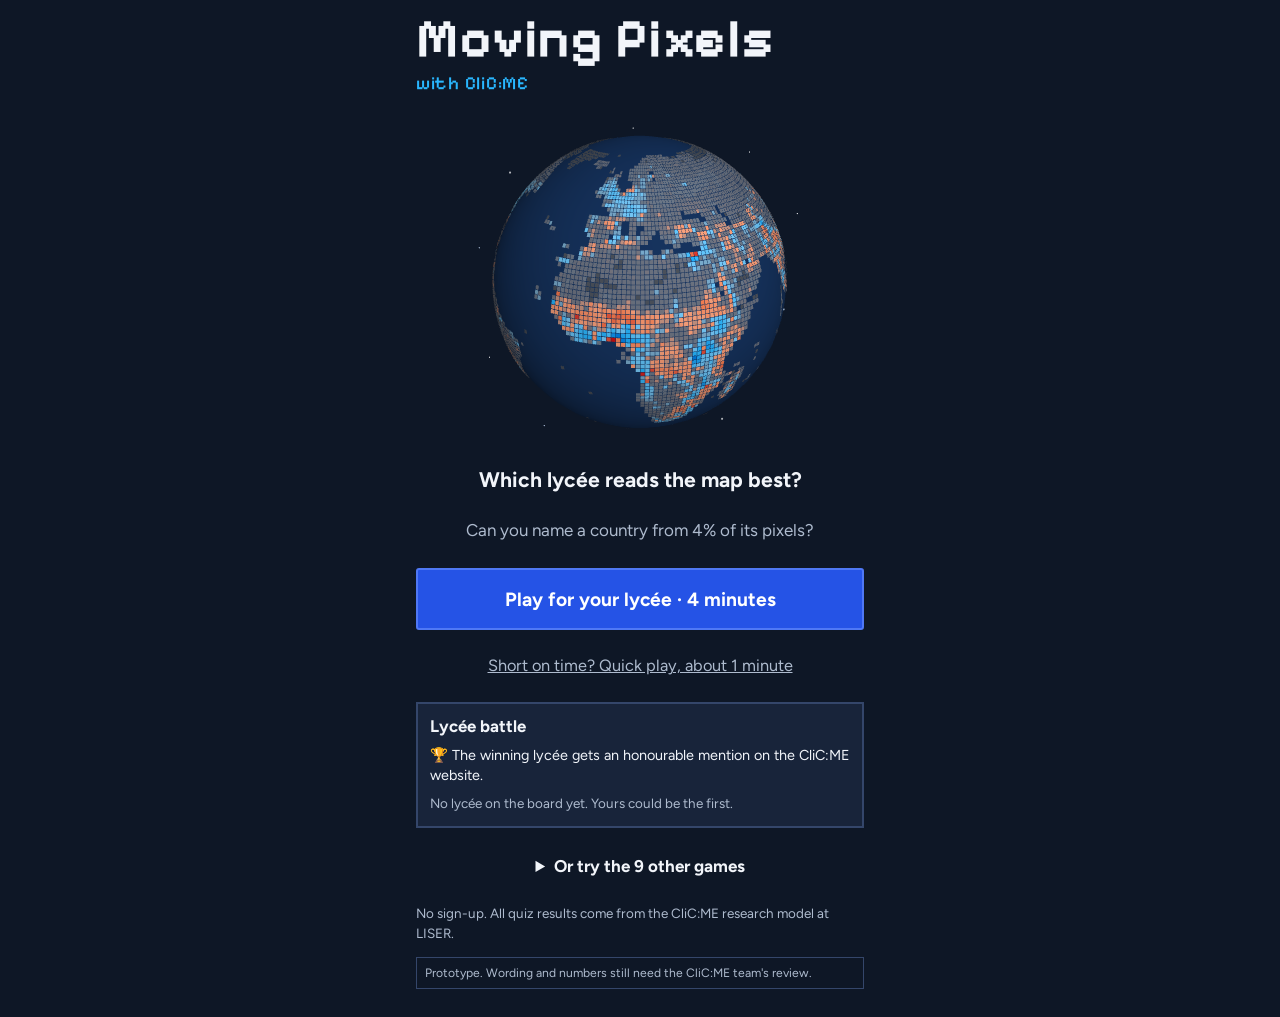
